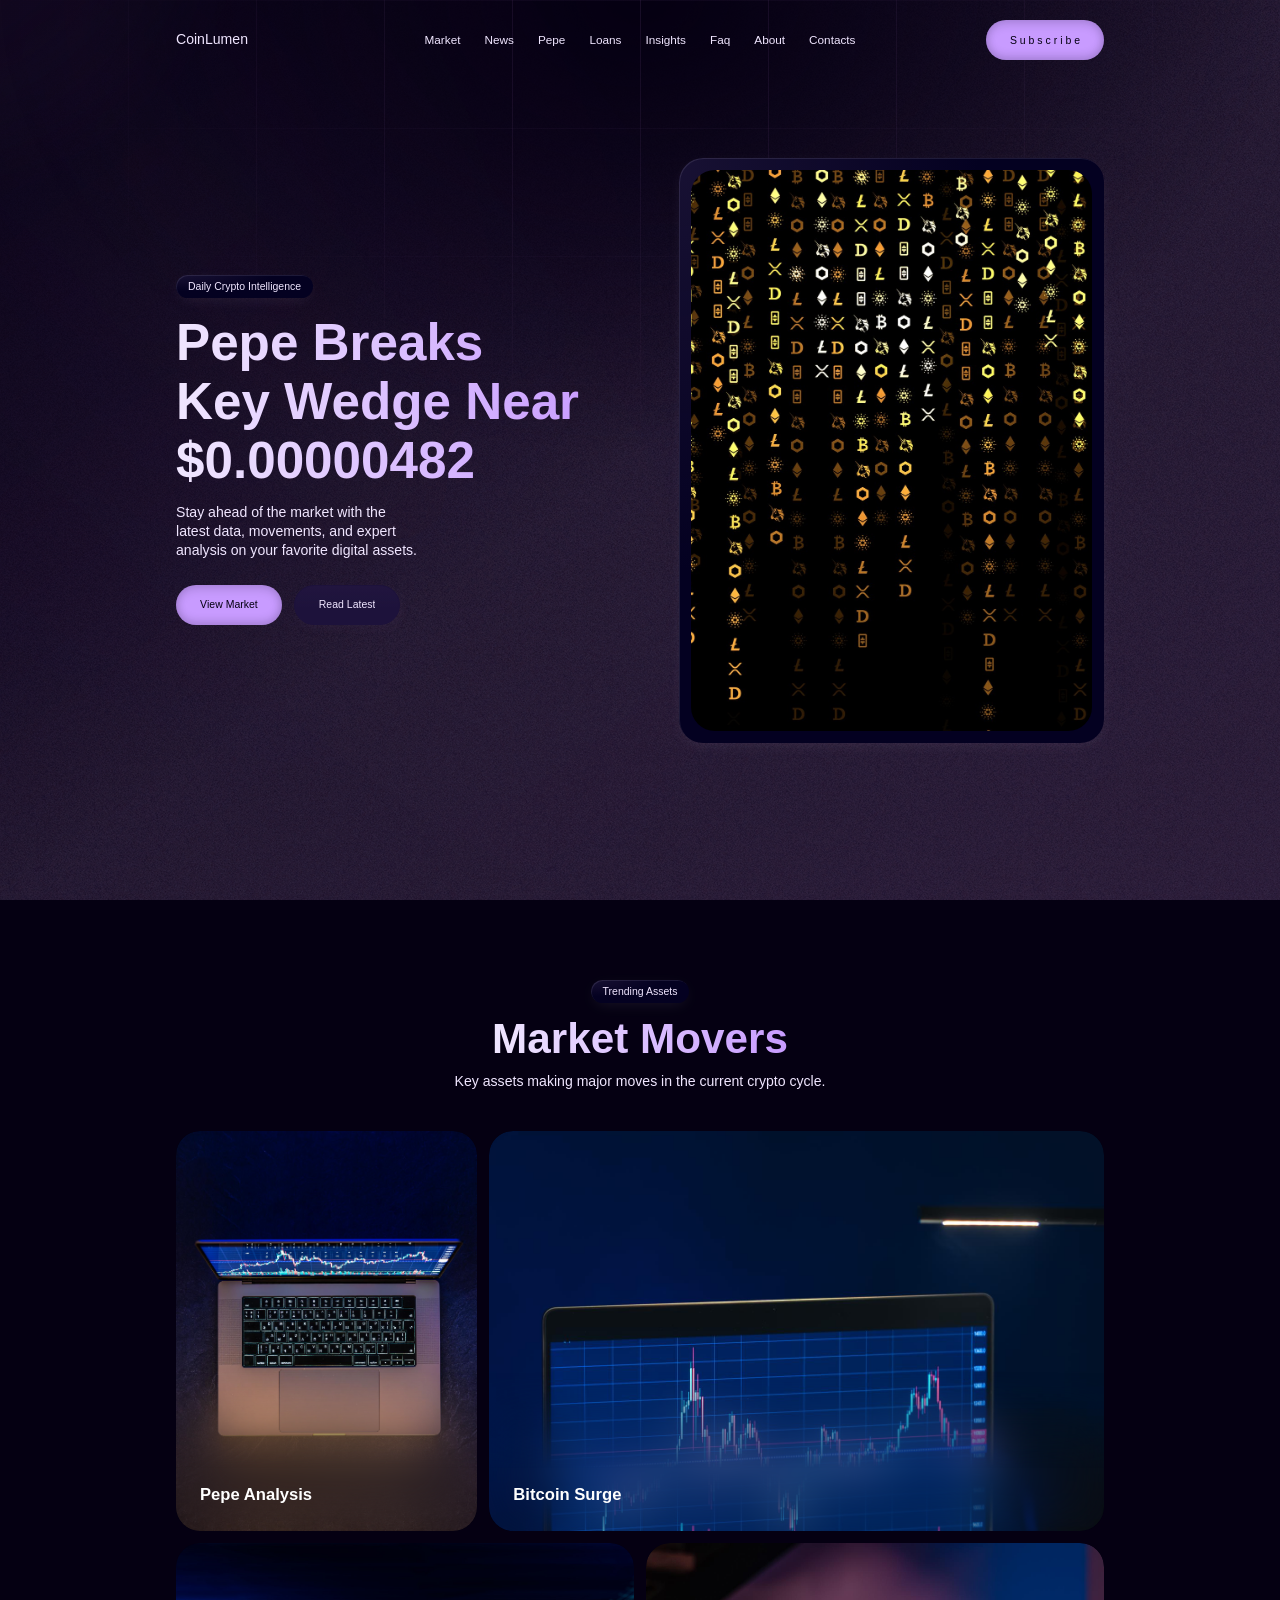
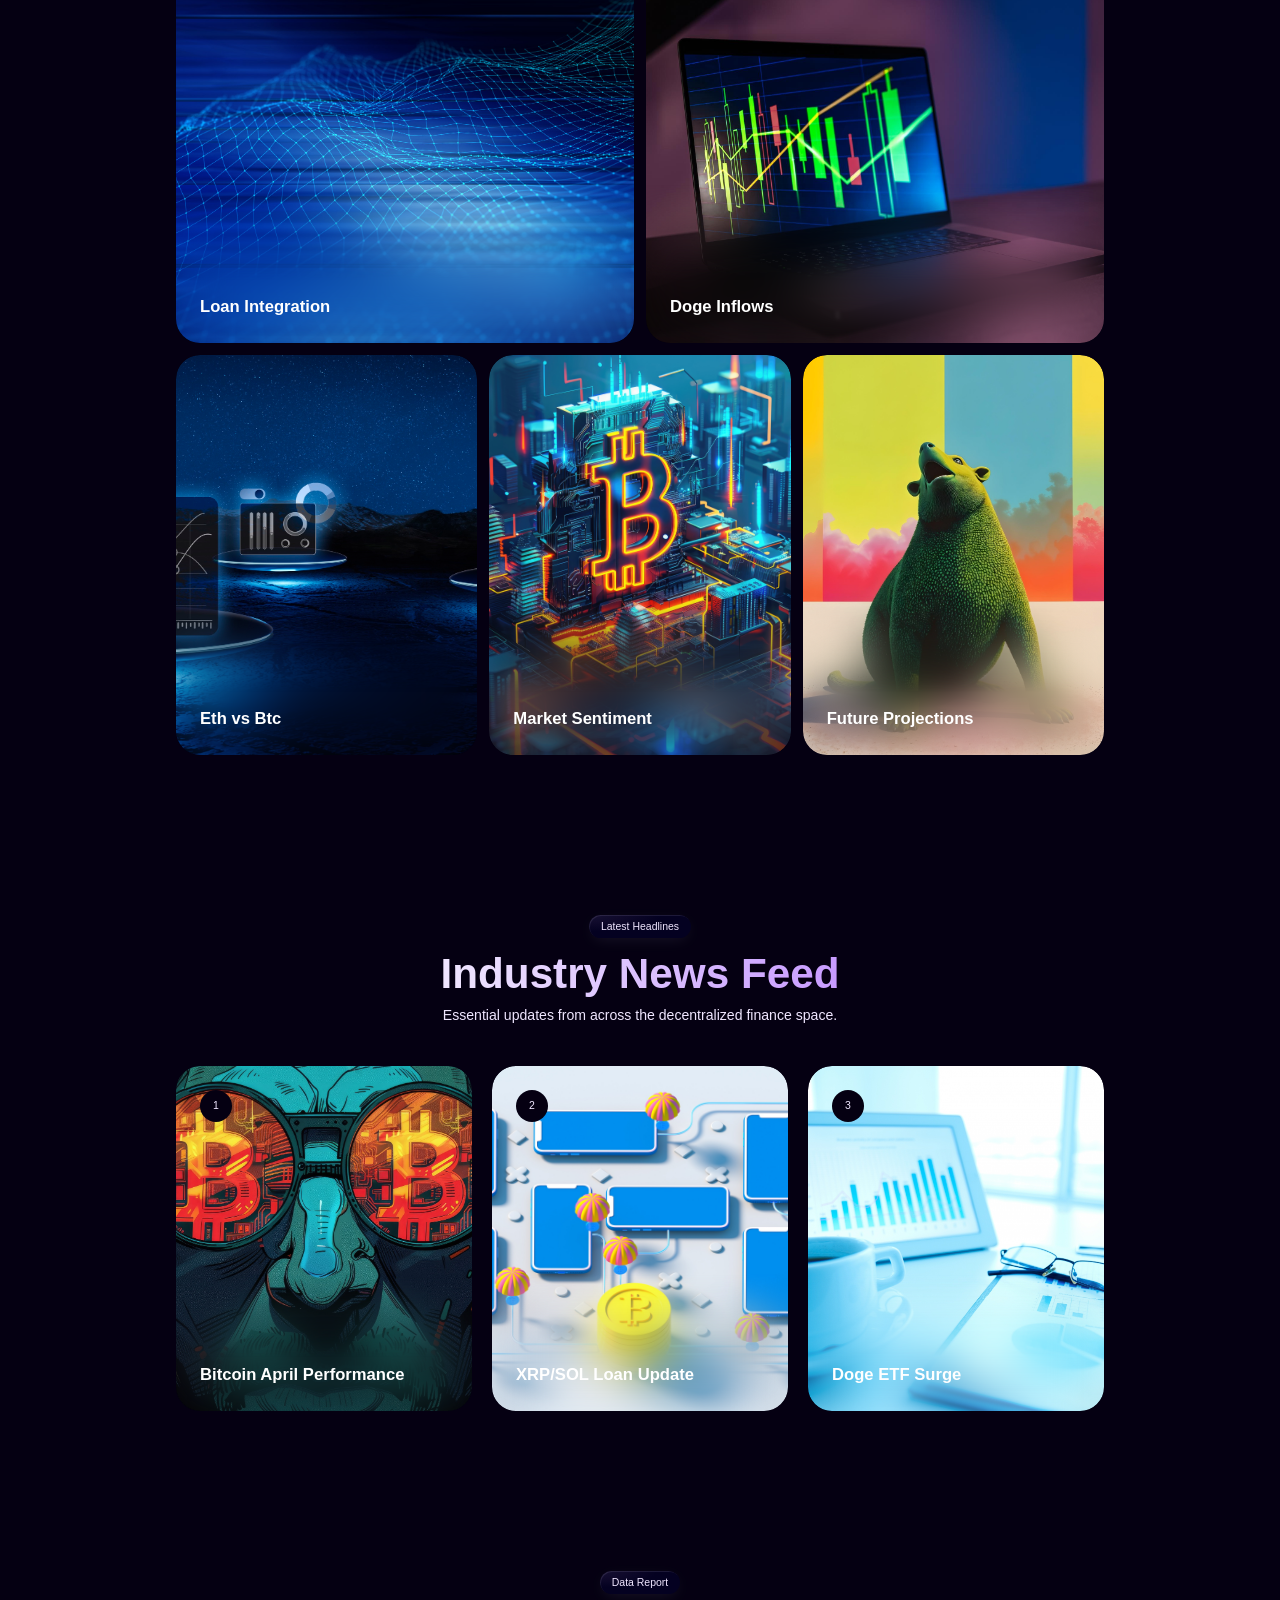
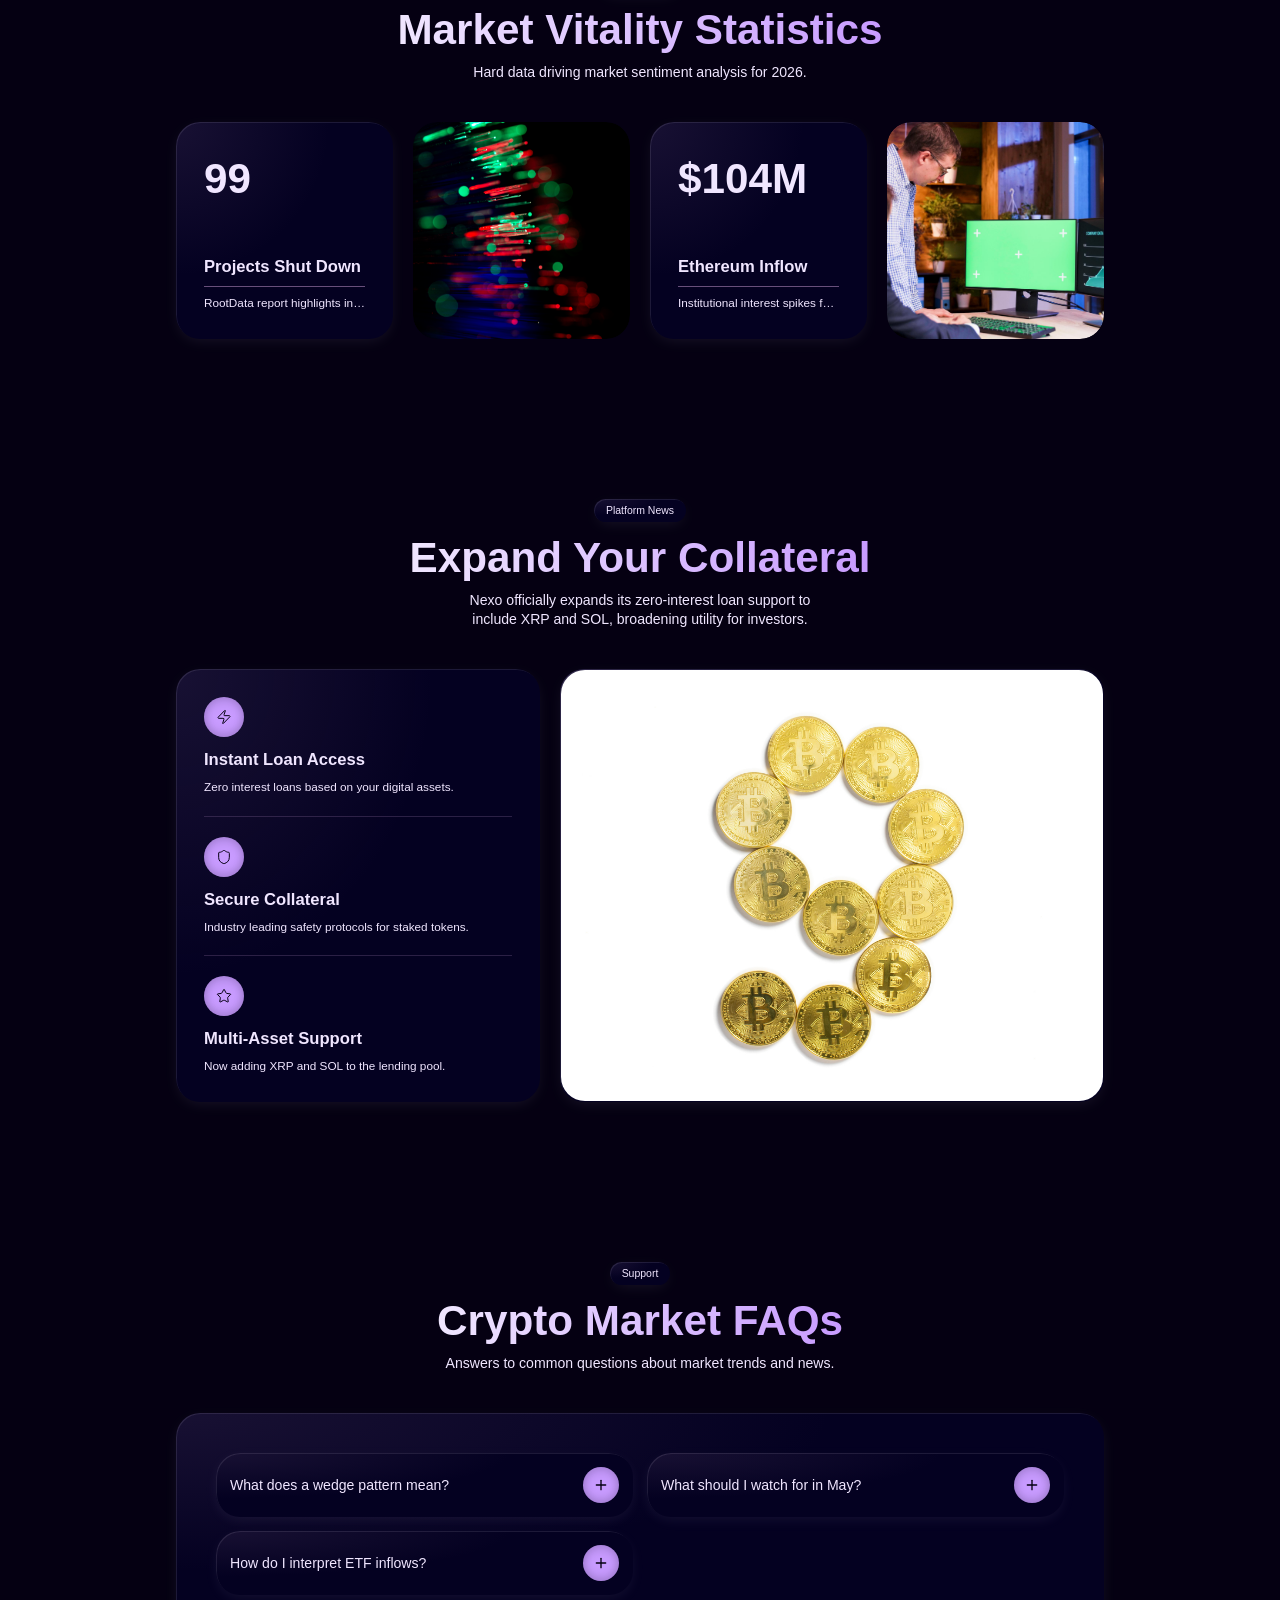
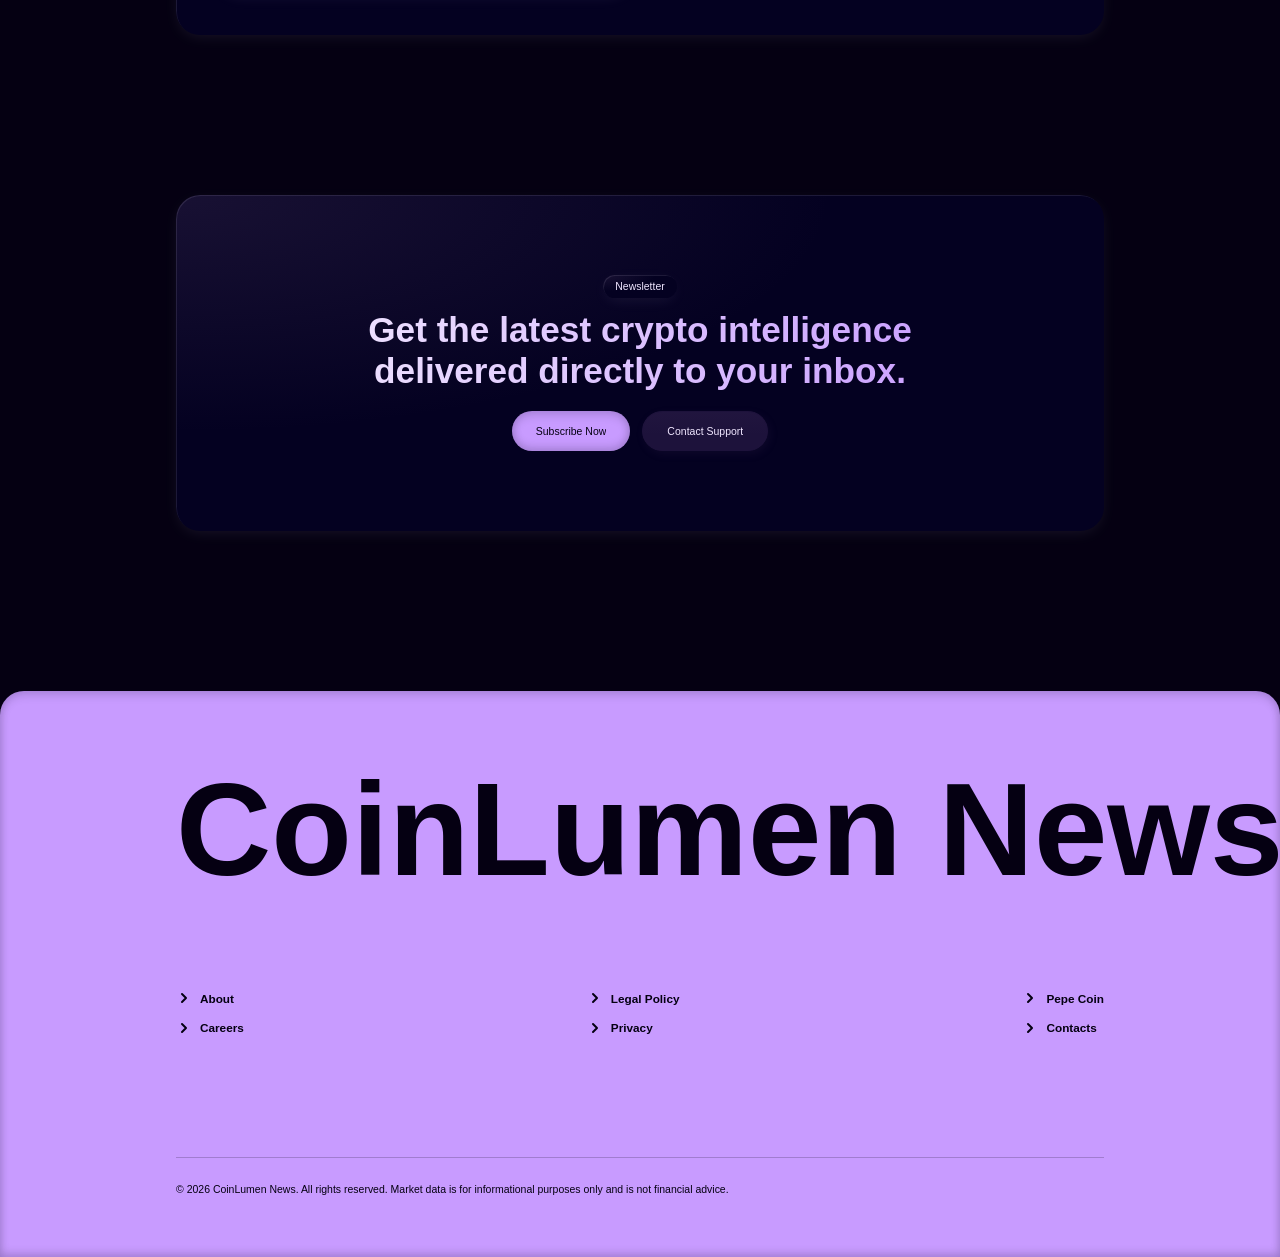
==== index.html @ d0361821 "Rebuild crypto news site as CoinLumen: pages, JS, wired links, Webild removed" ====
<!DOCTYPE html><html lang="en"><head>
    

    

    <meta charset="UTF-8">
    
    
    <link href="css2.css" rel="stylesheet">
    
    <meta name="viewport" content="width=device-width, initial-scale=1.0">
    <title>CoinLumen — Daily Crypto Intelligence</title>
  <style type="text/css" data-vite-dev-id="/home/user/projects/f9499c6a-25f6-4bb6-a713-cb3325708283/src/index.css">@import url("css2-1.css");
@layer properties;
@layer theme, base, components, utilities;
@layer theme {
  :root, :host { --font-serif: ui-serif, Georgia, Cambria, "Times New Roman", Times, serif; --color-red-50: oklch(97.1% 0.013 17.38); --color-red-300: oklch(80.8% 0.114 19.571); --color-red-400: oklch(70.4% 0.191 22.216); --color-red-500: oklch(63.7% 0.237 25.331); --color-red-600: oklch(57.7% 0.245 27.325); --color-amber-500: oklch(76.9% 0.188 70.08); --color-amber-600: oklch(66.6% 0.179 58.318); --color-green-500: oklch(72.3% 0.219 149.579); --color-black: #000; --color-white: #fff; --spacing: 0.25rem; --container-xs: 20rem; --container-sm: 24rem; --container-md: 28rem; --container-lg: 32rem; --container-xl: 36rem; --container-4xl: 56rem; --container-7xl: 80rem; --text-xs: var(--text-xs); --text-xs--line-height: calc(1 / 0.75); --text-sm: var(--text-sm); --text-sm--line-height: calc(1.25 / 0.875); --text-base: var(--text-base); --text-base--line-height: calc(1.5 / 1); --text-lg: var(--text-lg); --text-lg--line-height: calc(1.75 / 1.125); --text-xl: var(--text-xl); --text-xl--line-height: calc(1.75 / 1.25); --text-2xl: var(--text-2xl); --text-2xl--line-height: calc(2 / 1.5); --text-3xl: var(--text-3xl); --text-3xl--line-height: calc(2.25 / 1.875); --text-4xl: var(--text-4xl); --text-4xl--line-height: calc(2.5 / 2.25); --text-5xl: var(--text-5xl); --text-5xl--line-height: 1; --text-6xl: var(--text-6xl); --text-6xl--line-height: 1; --text-7xl: var(--text-7xl); --text-7xl--line-height: 1; --text-8xl: var(--text-8xl); --text-8xl--line-height: 1; --text-9xl: var(--text-9xl); --text-9xl--line-height: 1; --font-weight-normal: 400; --font-weight-medium: 500; --font-weight-semibold: 600; --font-weight-bold: 700; --tracking-tight: -0.025em; --tracking-wide: 0.025em; --tracking-widest: 0.1em; --leading-tight: 1.25; --leading-snug: 1.375; --leading-normal: 1.5; --leading-relaxed: 1.625; --radius-xl: 0.75rem; --radius-2xl: 1rem; --radius-3xl: 1.5rem; --radius-4xl: 2rem; --drop-shadow-lg: 0 4px 4px rgb(0 0 0 / 0.15); --drop-shadow-2xl: 0 25px 25px rgb(0 0 0 / 0.15); --ease-out: cubic-bezier(0, 0, 0.2, 1); --ease-in-out: cubic-bezier(0.4, 0, 0.2, 1); --animate-spin: spin 1s linear infinite; --animate-pulse: pulse 2s cubic-bezier(0.4, 0, 0.6, 1) infinite; --blur-xs: 4px; --blur-sm: 8px; --blur-md: 12px; --blur-lg: 16px; --blur-xl: 24px; --blur-3xl: 64px; --perspective-distant: 1200px; --aspect-video: 16 / 9; --default-transition-duration: 150ms; --default-transition-timing-function: cubic-bezier(0.4, 0, 0.2, 1); --default-font-family: 'Raleway', sans-serif; --default-mono-font-family: monospace; --radius: var(--radius); --color-background: var(--background); --color-card: var(--card); --color-foreground: var(--foreground); --color-primary-cta: var(--primary-cta); --color-primary-cta-text: var(--primary-cta-text); --color-secondary-cta: var(--secondary-cta); --color-accent: var(--accent); --color-background-accent: var(--background-accent); --width-content-width: var(--width-content-width); --width-carousel-padding: var(--width-carousel-padding); --width-carousel-padding-controls: var(--width-carousel-padding-controls); --width-carousel-item-2: var(--width-carousel-item-2); --width-carousel-item-3: var(--width-carousel-item-3); --width-carousel-item-4: var(--width-carousel-item-4); --text-2xs: var(--text-2xs); }
}
@layer base {
  *, ::after, ::before, ::backdrop, ::file-selector-button { box-sizing: border-box; margin: 0px; padding: 0px; border: 0px solid; }
  html, :host { line-height: 1.5; tab-size: 4; font-family: var(--default-font-family, ui-sans-serif, system-ui, sans-serif, "Apple Color Emoji", "Segoe UI Emoji", "Segoe UI Symbol", "Noto Color Emoji"); font-feature-settings: var(--default-font-feature-settings, normal); font-variation-settings: var(--default-font-variation-settings, normal); }
  hr { height: 0px; color: inherit; border-top-width: 1px; }
  abbr:where([title]) { text-decoration: underline dotted; }
  h1, h2, h3, h4, h5, h6 { font-size: inherit; font-weight: inherit; }
  a { color: inherit; text-decoration: inherit; }
  b, strong { font-weight: bolder; }
  code, kbd, samp, pre { font-family: var(--default-mono-font-family, ui-monospace, SFMono-Regular, Menlo, Monaco, Consolas, "Liberation Mono", "Courier New", monospace); font-feature-settings: var(--default-mono-font-feature-settings, normal); font-variation-settings: var(--default-mono-font-variation-settings, normal); font-size: 1em; }
  small { font-size: 80%; }
  sub, sup { font-size: 75%; line-height: 0; position: relative; vertical-align: baseline; }
  sub { bottom: -0.25em; }
  sup { top: -0.5em; }
  table { text-indent: 0px; border-color: inherit; border-collapse: collapse; }
  :focus-visible { outline: auto; }
  progress { vertical-align: baseline; }
  summary { display: list-item; }
  ol, ul, menu { list-style: none; }
  img, svg, video, canvas, audio, iframe, embed, object { display: block; vertical-align: middle; }
  img, video { max-width: 100%; height: auto; }
  button, input, select, optgroup, textarea, ::file-selector-button { font: inherit; letter-spacing: inherit; color: inherit; border-radius: 0px; background-color: transparent; opacity: 1; }
  :where(select:is([multiple], [size])) optgroup { font-weight: bolder; }
  :where(select:is([multiple], [size])) optgroup option { padding-inline-start: 20px; }
  ::file-selector-button { margin-inline-end: 4px; }
  ::placeholder { opacity: 1; }
  @supports (not (-webkit-appearance: -apple-pay-button)) or (contain-intrinsic-size: 1px) {
  ::placeholder {
  color: currentcolor;
  @supports (color: color-mix(in lab, red, red)) {
  color: color-mix(in oklab, currentcolor, transparent);
}
}
}
  textarea { resize: vertical; }
  ::-webkit-search-decoration { appearance: none; }
  ::-webkit-date-and-time-value { min-height: 1lh; text-align: inherit; }
  ::-webkit-datetime-edit { display: inline-flex; }
  ::-webkit-datetime-edit-fields-wrapper { padding: 0px; }
  ::-webkit-datetime-edit, ::-webkit-datetime-edit-year-field, ::-webkit-datetime-edit-month-field, ::-webkit-datetime-edit-day-field, ::-webkit-datetime-edit-hour-field, ::-webkit-datetime-edit-minute-field, ::-webkit-datetime-edit-second-field, ::-webkit-datetime-edit-millisecond-field, ::-webkit-datetime-edit-meridiem-field { padding-block: 0px; }
  ::-webkit-calendar-picker-indicator { line-height: 1; }
  :user-invalid { box-shadow: none; }
  button, input:where([type="button"], [type="reset"], [type="submit"]), ::file-selector-button { appearance: button; }
  ::-webkit-inner-spin-button, ::-webkit-outer-spin-button { height: auto; }
  [hidden]:where(:not([hidden="until-found"])) { display: none !important; }
}
@layer utilities {
  .\@container\/field-group { container: field-group / inline-size; }
  .pointer-events-auto { pointer-events: auto; }
  .pointer-events-none { pointer-events: none; }
  .invisible { visibility: hidden; }
  .visible { visibility: visible; }
  .sr-only { position: absolute; width: 1px; height: 1px; padding: 0px; margin: -1px; overflow: hidden; clip-path: inset(50%); white-space: nowrap; border-width: 0px; }
  .absolute { position: absolute; }
  .fixed { position: fixed; }
  .relative { position: relative; }
  .static { position: static; }
  .sticky { position: sticky; }
  .inset-0 { inset: calc(var(--spacing) * 0); }
  .inset-0\.5 { inset: calc(var(--spacing) * 0.5); }
  .inset-px { inset: 1px; }
  .-inset-x-px { inset-inline: -1px; }
  .inset-x-0 { inset-inline: calc(var(--spacing) * 0); }
  .inset-x-1 { inset-inline: calc(var(--spacing) * 1); }
  .inset-x-2 { inset-inline: calc(var(--spacing) * 2); }
  .inset-x-3 { inset-inline: calc(var(--spacing) * 3); }
  .inset-x-4 { inset-inline: calc(var(--spacing) * 4); }
  .inset-x-5 { inset-inline: calc(var(--spacing) * 5); }
  .inset-x-6 { inset-inline: calc(var(--spacing) * 6); }
  .inset-y-0 { inset-block: calc(var(--spacing) * 0); }
  .inset-y-1 { inset-block: calc(var(--spacing) * 1); }
  .start { inset-inline-start: var(--spacing); }
  .end { inset-inline-end: var(--spacing); }
  .-top-2 { top: calc(var(--spacing) * -2); }
  .-top-3 { top: calc(var(--spacing) * -3); }
  .-top-7 { top: calc(var(--spacing) * -7); }
  .-top-12 { top: calc(var(--spacing) * -12); }
  .-top-\[15\%\] { top: calc(-15%); }
  .-top-\[252px\] { top: calc(-252px); }
  .-top-\[352px\] { top: calc(-352px); }
  .-top-\[400px\] { top: calc(-400px); }
  .-top-\[571px\] { top: calc(-571px); }
  .top-0 { top: calc(var(--spacing) * 0); }
  .top-1 { top: calc(var(--spacing) * 1); }
  .top-1\.5 { top: calc(var(--spacing) * 1.5); }
  .top-1\/2 { top: calc(50%); }
  .top-2 { top: calc(var(--spacing) * 2); }
  .top-3 { top: calc(var(--spacing) * 3); }
  .top-3\.5 { top: calc(var(--spacing) * 3.5); }
  .top-4 { top: calc(var(--spacing) * 4); }
  .top-5 { top: calc(var(--spacing) * 5); }
  .top-8 { top: calc(var(--spacing) * 8); }
  .top-15\/100 { top: calc(15%); }
  .top-\[-20vh\] { top: -20vh; }
  .top-\[-30vh\] { top: -30vh; }
  .top-\[1px\] { top: 1px; }
  .top-\[5\%\] { top: 5%; }
  .top-\[25vw\] { top: 25vw; }
  .top-\[28\%\] { top: 28%; }
  .top-\[40\%\] { top: 40%; }
  .top-\[50\%\] { top: 50%; }
  .top-\[60\%\] { top: 60%; }
  .top-full { top: 100%; }
  .-right-2 { right: calc(var(--spacing) * -2); }
  .-right-3 { right: calc(var(--spacing) * -3); }
  .-right-12 { right: calc(var(--spacing) * -12); }
  .-right-\[33vw\] { right: calc(-33vw); }
  .-right-\[36vw\] { right: calc(-36vw); }
  .right-0 { right: calc(var(--spacing) * 0); }
  .right-1 { right: calc(var(--spacing) * 1); }
  .right-2 { right: calc(var(--spacing) * 2); }
  .right-3 { right: calc(var(--spacing) * 3); }
  .right-4 { right: calc(var(--spacing) * 4); }
  .right-5 { right: calc(var(--spacing) * 5); }
  .right-6 { right: calc(var(--spacing) * 6); }
  .right-\[2\.5vw\] { right: 2.5vw; }
  .right-\[5\%\] { right: 5%; }
  .right-\[calc\(\(100vw-var\(--width-content-width\)\)\/2\)\] { right: calc((100vw - var(--width-content-width)) / 2); }
  .right-full { right: 100%; }
  .-bottom-2 { bottom: calc(var(--spacing) * -2); }
  .-bottom-3 { bottom: calc(var(--spacing) * -3); }
  .-bottom-12 { bottom: calc(var(--spacing) * -12); }
  .-bottom-\[9vh\] { bottom: calc(-9vh); }
  .-bottom-\[46px\] { bottom: calc(-46px); }
  .-bottom-\[61vh\] { bottom: calc(-61vh); }
  .-bottom-\[62vh\] { bottom: calc(-62vh); }
  .-bottom-\[920px\] { bottom: calc(-920px); }
  .-bottom-px { bottom: -1px; }
  .bottom-0 { bottom: calc(var(--spacing) * 0); }
  .bottom-1 { bottom: calc(var(--spacing) * 1); }
  .bottom-2 { bottom: calc(var(--spacing) * 2); }
  .bottom-3 { bottom: calc(var(--spacing) * 3); }
  .bottom-4 { bottom: calc(var(--spacing) * 4); }
  .bottom-5 { bottom: calc(var(--spacing) * 5); }
  .bottom-6 { bottom: calc(var(--spacing) * 6); }
  .bottom-\[-40vh\] { bottom: -40vh; }
  .bottom-\[5\%\] { bottom: 5%; }
  .bottom-\[25vh\] { bottom: 25vh; }
  .bottom-\[calc\(var\(--spacing-4\)\+var\(--spacing-4\)\)\] { bottom: calc(var(--spacing-4) + var(--spacing-4)); }
  .bottom-full { bottom: 100%; }
  .-left-2 { left: calc(var(--spacing) * -2); }
  .-left-3 { left: calc(var(--spacing) * -3); }
  .-left-7 { left: calc(var(--spacing) * -7); }
  .-left-12 { left: calc(var(--spacing) * -12); }
  .-left-\[15\%\] { left: calc(-15%); }
  .-left-\[33vw\] { left: calc(-33vw); }
  .-left-\[36vw\] { left: calc(-36vw); }
  .-left-\[373px\] { left: calc(-373px); }
  .-left-full { left: -100%; }
  .left-0 { left: calc(var(--spacing) * 0); }
  .left-1 { left: calc(var(--spacing) * 1); }
  .left-1\/2 { left: calc(50%); }
  .left-2 { left: calc(var(--spacing) * 2); }
  .left-3 { left: calc(var(--spacing) * 3); }
  .left-4 { left: calc(var(--spacing) * 4); }
  .left-5 { left: calc(var(--spacing) * 5); }
  .left-6 { left: calc(var(--spacing) * 6); }
  .left-\[2vw\] { left: 2vw; }
  .left-\[5\%\] { left: 5%; }
  .left-\[50\%\] { left: 50%; }
  .left-\[calc\(\(100vw-var\(--width-content-width\)\)\/2\)\] { left: calc((100vw - var(--width-content-width)) / 2); }
  .left-\[calc\(50\%-7\.5px\)\] { left: calc(50% - 7.5px); }
  .left-\[calc\(50\%-10px\)\] { left: calc(50% - 10px); }
  .left-\[calc\(50\%-17\.5px\)\] { left: calc(50% - 17.5px); }
  .left-\[calc\(50\%-20px\)\] { left: calc(50% - 20px); }
  .left-\[calc\(50\%-432\.5px\)\] { left: calc(50% - 432.5px); }
  .left-\[calc\(50\%-599px\)\] { left: calc(50% - 599px); }
  .left-\[calc\(var\(--vw-1\)\*2\)\] { left: calc(var(--vw-1) * 2); }
  .left-full { left: 100%; }
  .isolate { isolation: isolate; }
  .-z-10 { z-index: calc(-10); }
  .z-0 { z-index: 0; }
  .z-1 { z-index: 1; }
  .z-2 { z-index: 2; }
  .z-10 { z-index: 10; }
  .z-20 { z-index: 20; }
  .z-30 { z-index: 30; }
  .z-40 { z-index: 40; }
  .z-50 { z-index: 50; }
  .z-100 { z-index: 100; }
  .z-110 { z-index: 110; }
  .z-999 { z-index: 999; }
  .z-1000 { z-index: 1000; }
  .z-1001 { z-index: 1001; }
  .z-99999 { z-index: 99999; }
  .z-\[1\] { z-index: 1; }
  .z-\[100\] { z-index: 100; }
  .z-\[99999\] { z-index: 99999; }
  .order-1 { order: 1; }
  .order-2 { order: 2; }
  .order-first { order: -9999; }
  .order-last { order: 9999; }
  .col-span-1 { grid-column: span 1 / span 1; }
  .col-start-1 { grid-column-start: 1; }
  .row-start-1 { grid-row-start: 1; }
  .container {
  width: 100%;
  @media (width >= 40rem) {
  max-width: 40rem;
}
  @media (width >= 48rem) {
  max-width: 48rem;
}
  @media (width >= 64rem) {
  max-width: 64rem;
}
  @media (width >= 80rem) {
  max-width: 80rem;
}
  @media (width >= 96rem) {
  max-width: 96rem;
}
}
  .\!m-0 { margin: calc(var(--spacing) * 0)  !important; }
  .m-0 { margin: calc(var(--spacing) * 0); }
  .m-1 { margin: calc(var(--spacing) * 1); }
  .m-8 { margin: calc(var(--spacing) * 8); }
  .m-9 { margin: calc(var(--spacing) * 9); }
  .m-10 { margin: calc(var(--spacing) * 10); }
  .m-12 { margin: calc(var(--spacing) * 12); }
  .m-16 { margin: calc(var(--spacing) * 16); }
  .-mx-1 { margin-inline: calc(var(--spacing) * -1); }
  .-mx-\[4\%\] { margin-inline: calc(-4%); }
  .mx-1 { margin-inline: calc(var(--spacing) * 1); }
  .mx-2 { margin-inline: calc(var(--spacing) * 2); }
  .mx-3 { margin-inline: calc(var(--spacing) * 3); }
  .mx-3\.5 { margin-inline: calc(var(--spacing) * 3.5); }
  .mx-\[0\.25em\] { margin-inline: 0.25em; }
  .mx-auto { margin-inline: auto; }
  .-my-2 { margin-block: calc(var(--spacing) * -2); }
  .my-0 { margin-block: calc(var(--spacing) * 0); }
  .my-0\.5 { margin-block: calc(var(--spacing) * 0.5); }
  .my-1 { margin-block: calc(var(--spacing) * 1); }
  .my-4 { margin-block: calc(var(--spacing) * 4); }
  .my-5 { margin-block: calc(var(--spacing) * 5); }
  .my-8 { margin-block: calc(var(--spacing) * 8); }
  .my-20 { margin-block: calc(var(--spacing) * 20); }
  .-mt-1 { margin-top: calc(var(--spacing) * -1); }
  .-mt-4 { margin-top: calc(var(--spacing) * -4); }
  .-mt-5 { margin-top: calc(var(--spacing) * -5); }
  .mt-0\.5 { margin-top: calc(var(--spacing) * 0.5); }
  .mt-0\.75 { margin-top: calc(var(--spacing) * 0.75); }
  .mt-1 { margin-top: calc(var(--spacing) * 1); }
  .mt-1\.5 { margin-top: calc(var(--spacing) * 1.5); }
  .mt-2 { margin-top: calc(var(--spacing) * 2); }
  .mt-3 { margin-top: calc(var(--spacing) * 3); }
  .mt-4 { margin-top: calc(var(--spacing) * 4); }
  .mt-5 { margin-top: calc(var(--spacing) * 5); }
  .mt-6 { margin-top: calc(var(--spacing) * 6); }
  .mt-8 { margin-top: calc(var(--spacing) * 8); }
  .mt-12 { margin-top: calc(var(--spacing) * 12); }
  .mt-20 { margin-top: calc(var(--spacing) * 20); }
  .mt-24 { margin-top: calc(var(--spacing) * 24); }
  .mt-\[-0\.25em\] { margin-top: -0.25em; }
  .mt-auto { margin-top: auto; }
  .mr-1 { margin-right: calc(var(--spacing) * 1); }
  .mr-2 { margin-right: calc(var(--spacing) * 2); }
  .mr-3 { margin-right: calc(var(--spacing) * 3); }
  .mr-5 { margin-right: calc(var(--spacing) * 5); }
  .-mb-\[0\.1em\] { margin-bottom: calc(-0.1em); }
  .mb-0\.5 { margin-bottom: calc(var(--spacing) * 0.5); }
  .mb-1 { margin-bottom: calc(var(--spacing) * 1); }
  .mb-2 { margin-bottom: calc(var(--spacing) * 2); }
  .mb-3 { margin-bottom: calc(var(--spacing) * 3); }
  .mb-4 { margin-bottom: calc(var(--spacing) * 4); }
  .mb-5 { margin-bottom: calc(var(--spacing) * 5); }
  .mb-6 { margin-bottom: calc(var(--spacing) * 6); }
  .mb-8 { margin-bottom: calc(var(--spacing) * 8); }
  .mb-10 { margin-bottom: calc(var(--spacing) * 10); }
  .mb-20 { margin-bottom: calc(var(--spacing) * 20); }
  .-ml-3 { margin-left: calc(var(--spacing) * -3); }
  .-ml-4 { margin-left: calc(var(--spacing) * -4); }
  .-ml-5 { margin-left: calc(var(--spacing) * -5); }
  .-ml-15 { margin-left: calc(var(--spacing) * -15); }
  .ml-1 { margin-left: calc(var(--spacing) * 1); }
  .ml-2 { margin-left: calc(var(--spacing) * 2); }
  .ml-4 { margin-left: calc(var(--spacing) * 4); }
  .ml-auto { margin-left: auto; }
  .line-clamp-2 { overflow: hidden; display: -webkit-box; -moz-box-orient: vertical; -webkit-line-clamp: 2; }
  .line-clamp-3 { overflow: hidden; display: -webkit-box; -moz-box-orient: vertical; -webkit-line-clamp: 3; }
  .block { display: block; }
  .flex { display: flex; }
  .grid { display: grid; }
  .hidden { display: none; }
  .inline { display: inline; }
  .inline-block { display: inline-block; }
  .inline-flex { display: inline-flex; }
  .table { display: table; }
  .aspect-2\/1 { aspect-ratio: 2 / 1; }
  .aspect-3\/2 { aspect-ratio: 3 / 2; }
  .aspect-3\/4 { aspect-ratio: 3 / 4; }
  .aspect-4\/3 { aspect-ratio: 4 / 3; }
  .aspect-4\/5 { aspect-ratio: 4 / 5; }
  .aspect-5\/6 { aspect-ratio: 5 / 6; }
  .aspect-6\/7 { aspect-ratio: 6 / 7; }
  .aspect-9\/16 { aspect-ratio: 9 / 16; }
  .aspect-square { aspect-ratio: 1 / 1; }
  .aspect-video { aspect-ratio: var(--aspect-video); }
  .size-1\/2 { width: calc(50%); height: calc(50%); }
  .size-2 { width: calc(var(--spacing) * 2); height: calc(var(--spacing) * 2); }
  .size-2\.5 { width: calc(var(--spacing) * 2.5); height: calc(var(--spacing) * 2.5); }
  .size-3 { width: calc(var(--spacing) * 3); height: calc(var(--spacing) * 3); }
  .size-3\.5 { width: calc(var(--spacing) * 3.5); height: calc(var(--spacing) * 3.5); }
  .size-4 { width: calc(var(--spacing) * 4); height: calc(var(--spacing) * 4); }
  .size-4\/10 { width: calc(40%); height: calc(40%); }
  .size-5 { width: calc(var(--spacing) * 5); height: calc(var(--spacing) * 5); }
  .size-6 { width: calc(var(--spacing) * 6); height: calc(var(--spacing) * 6); }
  .size-7 { width: calc(var(--spacing) * 7); height: calc(var(--spacing) * 7); }
  .size-8 { width: calc(var(--spacing) * 8); height: calc(var(--spacing) * 8); }
  .size-9 { width: calc(var(--spacing) * 9); height: calc(var(--spacing) * 9); }
  .size-10 { width: calc(var(--spacing) * 10); height: calc(var(--spacing) * 10); }
  .size-12 { width: calc(var(--spacing) * 12); height: calc(var(--spacing) * 12); }
  .size-14 { width: calc(var(--spacing) * 14); height: calc(var(--spacing) * 14); }
  .size-16 { width: calc(var(--spacing) * 16); height: calc(var(--spacing) * 16); }
  .size-18 { width: calc(var(--spacing) * 18); height: calc(var(--spacing) * 18); }
  .size-20 { width: calc(var(--spacing) * 20); height: calc(var(--spacing) * 20); }
  .size-22 { width: calc(var(--spacing) * 22); height: calc(var(--spacing) * 22); }
  .size-24 { width: calc(var(--spacing) * 24); height: calc(var(--spacing) * 24); }
  .size-40 { width: calc(var(--spacing) * 40); height: calc(var(--spacing) * 40); }
  .size-60 { width: calc(var(--spacing) * 60); height: calc(var(--spacing) * 60); }
  .size-80 { width: calc(var(--spacing) * 80); height: calc(var(--spacing) * 80); }
  .size-100 { width: calc(var(--spacing) * 100); height: calc(var(--spacing) * 100); }
  .size-\[--cell-size\] { }
  .size-\[1em\] { width: 1em; height: 1em; }
  .size-full { width: 100%; height: 100%; }
  .h-\(--text-7xl\) { height: var(--text-7xl); }
  .h-\(--text-base\) { height: var(--text-base); }
  .h-\(--text-sm\) { height: var(--text-sm); }
  .h-\(--text-xl\) { height: var(--text-xl); }
  .h-0\.5 { height: calc(var(--spacing) * 0.5); }
  .h-1 { height: calc(var(--spacing) * 1); }
  .h-1\.5 { height: calc(var(--spacing) * 1.5); }
  .h-1\/2 { height: calc(50%); }
  .h-1\/3 { height: calc(33.3333%); }
  .h-2 { height: calc(var(--spacing) * 2); }
  .h-2\.5 { height: calc(var(--spacing) * 2.5); }
  .h-2\/5 { height: calc(40%); }
  .h-3 { height: calc(var(--spacing) * 3); }
  .h-3\.5 { height: calc(var(--spacing) * 3.5); }
  .h-4 { height: calc(var(--spacing) * 4); }
  .h-4\/5 { height: calc(80%); }
  .h-5 { height: calc(var(--spacing) * 5); }
  .h-5\/10 { height: calc(50%); }
  .h-6 { height: calc(var(--spacing) * 6); }
  .h-7 { height: calc(var(--spacing) * 7); }
  .h-8 { height: calc(var(--spacing) * 8); }
  .h-9 { height: calc(var(--spacing) * 9); }
  .h-10 { height: calc(var(--spacing) * 10); }
  .h-11 { height: calc(var(--spacing) * 11); }
  .h-12 { height: calc(var(--spacing) * 12); }
  .h-13 { height: calc(var(--spacing) * 13); }
  .h-14 { height: calc(var(--spacing) * 14); }
  .h-15 { height: calc(var(--spacing) * 15); }
  .h-20 { height: calc(var(--spacing) * 20); }
  .h-30 { height: calc(var(--spacing) * 30); }
  .h-36 { height: calc(var(--spacing) * 36); }
  .h-48 { height: calc(var(--spacing) * 48); }
  .h-60 { height: calc(var(--spacing) * 60); }
  .h-70\/100 { height: calc(70%); }
  .h-72 { height: calc(var(--spacing) * 72); }
  .h-80 { height: calc(var(--spacing) * 80); }
  .h-90 { height: calc(var(--spacing) * 90); }
  .h-96 { height: calc(var(--spacing) * 96); }
  .h-100 { height: calc(var(--spacing) * 100); }
  .h-150 { height: calc(var(--spacing) * 150); }
  .h-\[--cell-size\] { }
  .h-\[1em\] { height: 1em; }
  .h-\[1px\] { height: 1px; }
  .h-\[12vh\] { height: 12vh; }
  .h-\[20em\] { height: 20em; }
  .h-\[50svh\] { height: 50svh; }
  .h-\[50vh\] { height: 50vh; }
  .h-\[70vh\] { height: 70vh; }
  .h-\[90svh\] { height: 90svh; }
  .h-\[92px\] { height: 92px; }
  .h-\[105vh\] { height: 105vh; }
  .h-\[110vh\] { height: 110vh; }
  .h-\[120\%\] { height: 120%; }
  .h-\[129vh\] { height: 129vh; }
  .h-\[130\%\] { height: 130%; }
  .h-\[140vw\] { height: 140vw; }
  .h-\[150vh\] { height: 150vh; }
  .h-\[150vw\] { height: 150vw; }
  .h-\[179vh\] { height: 179vh; }
  .h-\[300vh\] { height: 300vh; }
  .h-\[450px\] { height: 450px; }
  .h-\[929px\] { height: 929px; }
  .h-\[calc\(var\(--text-base\)\*1\.25\)\] { height: calc(var(--text-base) * 1.25); }
  .h-\[var\(--radix-navigation-menu-viewport-height\)\] { height: var(--radix-navigation-menu-viewport-height); }
  .h-\[var\(--radix-select-trigger-height\)\] { height: var(--radix-select-trigger-height); }
  .h-auto { height: auto; }
  .h-fit { height: fit-content; }
  .h-full { height: 100%; }
  .h-max { height: max-content; }
  .h-px { height: 1px; }
  .h-screen { height: 100vh; }
  .h-svh { height: 100svh; }
  .max-h-96 { max-height: calc(var(--spacing) * 96); }
  .max-h-\[--radix-context-menu-content-available-height\] { }
  .max-h-\[300px\] { max-height: 300px; }
  .max-h-\[var\(--radix-dropdown-menu-content-available-height\)\] { max-height: var(--radix-dropdown-menu-content-available-height); }
  .max-h-screen { max-height: 100vh; }
  .min-h-0 { min-height: calc(var(--spacing) * 0); }
  .min-h-8 { min-height: calc(var(--spacing) * 8); }
  .min-h-9 { min-height: calc(var(--spacing) * 9); }
  .min-h-10 { min-height: calc(var(--spacing) * 10); }
  .min-h-24 { min-height: calc(var(--spacing) * 24); }
  .min-h-60 { min-height: calc(var(--spacing) * 60); }
  .min-h-70 { min-height: calc(var(--spacing) * 70); }
  .min-h-80 { min-height: calc(var(--spacing) * 80); }
  .min-h-100 { min-height: calc(var(--spacing) * 100); }
  .min-h-\[60px\] { min-height: 60px; }
  .min-h-\[80px\] { min-height: 80px; }
  .min-h-svh { min-height: 100svh; }
  .w-0 { width: calc(var(--spacing) * 0); }
  .w-0\.5 { width: calc(var(--spacing) * 0.5); }
  .w-1 { width: calc(var(--spacing) * 1); }
  .w-1\/2 { width: calc(50%); }
  .w-1\/3 { width: calc(33.3333%); }
  .w-2 { width: calc(var(--spacing) * 2); }
  .w-2\.5 { width: calc(var(--spacing) * 2.5); }
  .w-2\/5 { width: calc(40%); }
  .w-3 { width: calc(var(--spacing) * 3); }
  .w-3\.5 { width: calc(var(--spacing) * 3.5); }
  .w-3\/4 { width: calc(75%); }
  .w-3\/5 { width: calc(60%); }
  .w-4 { width: calc(var(--spacing) * 4); }
  .w-4\/5 { width: calc(80%); }
  .w-5 { width: calc(var(--spacing) * 5); }
  .w-6 { width: calc(var(--spacing) * 6); }
  .w-6\/10 { width: calc(60%); }
  .w-7 { width: calc(var(--spacing) * 7); }
  .w-7xl { width: var(--container-7xl); }
  .w-8 { width: calc(var(--spacing) * 8); }
  .w-9 { width: calc(var(--spacing) * 9); }
  .w-9\/10 { width: calc(90%); }
  .w-10 { width: calc(var(--spacing) * 10); }
  .w-11 { width: calc(var(--spacing) * 11); }
  .w-12 { width: calc(var(--spacing) * 12); }
  .w-14 { width: calc(var(--spacing) * 14); }
  .w-20 { width: calc(var(--spacing) * 20); }
  .w-24 { width: calc(var(--spacing) * 24); }
  .w-25\/100 { width: calc(25%); }
  .w-28 { width: calc(var(--spacing) * 28); }
  .w-48 { width: calc(var(--spacing) * 48); }
  .w-60 { width: calc(var(--spacing) * 60); }
  .w-64 { width: calc(var(--spacing) * 64); }
  .w-65\/100 { width: calc(65%); }
  .w-72 { width: calc(var(--spacing) * 72); }
  .w-75\/100 { width: calc(75%); }
  .w-80 { width: calc(var(--spacing) * 80); }
  .w-95\/100 { width: calc(95%); }
  .w-96 { width: calc(var(--spacing) * 96); }
  .w-100 { width: calc(var(--spacing) * 100); }
  .w-\[--cell-size\] { }
  .w-\[--sidebar-width\] { }
  .w-\[1px\] { width: 1px; }
  .w-\[9vw\] { width: 9vw; }
  .w-\[10vw\] { width: 10vw; }
  .w-\[12\.5vw\] { width: 12.5vw; }
  .w-\[15em\] { width: 15em; }
  .w-\[15px\] { width: 15px; }
  .w-\[15vw\] { width: 15vw; }
  .w-\[20px\] { width: 20px; }
  .w-\[23\%\] { width: 23%; }
  .w-\[35\%\] { width: 35%; }
  .w-\[35px\] { width: 35px; }
  .w-\[40px\] { width: 40px; }
  .w-\[45vw\] { width: 45vw; }
  .w-\[49vw\] { width: 49vw; }
  .w-\[50vw\] { width: 50vw; }
  .w-\[55\%\] { width: 55%; }
  .w-\[70\%\] { width: 70%; }
  .w-\[100px\] { width: 100px; }
  .w-\[120vw\] { width: 120vw; }
  .w-\[130\%\] { width: 130%; }
  .w-\[150vw\] { width: 150vw; }
  .w-\[160px\] { width: 160px; }
  .w-\[865px\] { width: 865px; }
  .w-\[1142px\] { width: 1142px; }
  .w-\[1198px\] { width: 1198px; }
  .w-auto { width: auto; }
  .w-carousel-item-3 { width: var(--width-carousel-item-3); }
  .w-carousel-item-4 { width: var(--width-carousel-item-4); }
  .w-carousel-padding { width: var(--width-carousel-padding); }
  .w-carousel-padding-controls { width: var(--width-carousel-padding-controls); }
  .w-content-width { width: var(--width-content-width); }
  .w-fit { width: fit-content; }
  .w-full { width: 100%; }
  .w-lg { width: var(--container-lg); }
  .w-max { width: max-content; }
  .w-md { width: var(--container-md); }
  .w-px { width: 1px; }
  .w-screen { width: 100vw; }
  .w-xs { width: var(--container-xs); }
  .max-w-3\/4 { max-width: calc(75%); }
  .max-w-9\/10 { max-width: calc(90%); }
  .max-w-\[--skeleton-width\] { }
  .max-w-\[82px\] { max-width: 82px; }
  .max-w-\[95\%\] { max-width: 95%; }
  .max-w-\[340px\] { max-width: 340px; }
  .max-w-\[420px\] { max-width: 420px; }
  .max-w-full { max-width: 100%; }
  .max-w-lg { max-width: var(--container-lg); }
  .max-w-max { max-width: max-content; }
  .max-w-sm { max-width: var(--container-sm); }
  .max-w-xl { max-width: var(--container-xl); }
  .max-w-xs { max-width: var(--container-xs); }
  .min-w-0 { min-width: calc(var(--spacing) * 0); }
  .min-w-5 { min-width: calc(var(--spacing) * 5); }
  .min-w-8 { min-width: calc(var(--spacing) * 8); }
  .min-w-9 { min-width: calc(var(--spacing) * 9); }
  .min-w-10 { min-width: calc(var(--spacing) * 10); }
  .min-w-32 { min-width: calc(var(--spacing) * 32); }
  .min-w-\[--cell-size\] { }
  .min-w-\[8rem\] { min-width: 8rem; }
  .min-w-\[12rem\] { min-width: 12rem; }
  .min-w-\[30px\] { min-width: 30px; }
  .min-w-\[var\(--radix-select-trigger-width\)\] { min-width: var(--radix-select-trigger-width); }
  .flex-1 { flex: 1 1 0%; }
  .flex-none { flex: 0 0 auto; }
  .shrink-0 { flex-shrink: 0; }
  .flex-grow { flex-grow: 1; }
  .grow { flex-grow: 1; }
  .grow-0 { flex-grow: 0; }
  .basis-full { flex-basis: 100%; }
  .caption-bottom { caption-side: bottom; }
  .border-collapse { border-collapse: collapse; }
  .origin-\[--radix-context-menu-content-transform-origin\] { }
  .origin-\[--radix-dropdown-menu-content-transform-origin\] { }
  .origin-\[--radix-hover-card-content-transform-origin\] { }
  .origin-\[--radix-menubar-content-transform-origin\] { }
  .origin-\[--radix-popover-content-transform-origin\] { }
  .origin-center { transform-origin: center center 0px; }
  .origin-left { transform-origin: 0px center 0px; }
  .origin-top { transform-origin: center top 0px; }
  .origin-top-right { transform-origin: 100% 0px 0px; }
  .-translate-x-1\/2 { --tw-translate-x: calc(calc(1 / 2 * 100%) * -1); translate: var(--tw-translate-x) var(--tw-translate-y); }
  .-translate-x-1\/4 { --tw-translate-x: calc(calc(1 / 4 * 100%) * -1); translate: var(--tw-translate-x) var(--tw-translate-y); }
  .-translate-x-3 { --tw-translate-x: calc(var(--spacing) * -3); translate: var(--tw-translate-x) var(--tw-translate-y); }
  .-translate-x-5 { --tw-translate-x: calc(var(--spacing) * -5); translate: var(--tw-translate-x) var(--tw-translate-y); }
  .-translate-x-6 { --tw-translate-x: calc(var(--spacing) * -6); translate: var(--tw-translate-x) var(--tw-translate-y); }
  .-translate-x-10 { --tw-translate-x: calc(var(--spacing) * -10); translate: var(--tw-translate-x) var(--tw-translate-y); }
  .-translate-x-\[12\%\] { --tw-translate-x: calc(12% * -1); translate: var(--tw-translate-x) var(--tw-translate-y); }
  .-translate-x-\[120\%\] { --tw-translate-x: calc(120% * -1); translate: var(--tw-translate-x) var(--tw-translate-y); }
  .-translate-x-\[calc\(-100\%\+2rem\)\] { --tw-translate-x: calc(calc(-100% + 2rem) * -1); translate: var(--tw-translate-x) var(--tw-translate-y); }
  .-translate-x-px { --tw-translate-x: -1px; translate: var(--tw-translate-x) var(--tw-translate-y); }
  .translate-x-0\.5 { --tw-translate-x: calc(var(--spacing) * 0.5); translate: var(--tw-translate-x) var(--tw-translate-y); }
  .translate-x-1\/2 { --tw-translate-x: calc(1 / 2 * 100%); translate: var(--tw-translate-x) var(--tw-translate-y); }
  .translate-x-1\/4 { --tw-translate-x: calc(1 / 4 * 100%); translate: var(--tw-translate-x) var(--tw-translate-y); }
  .translate-x-5 { --tw-translate-x: calc(var(--spacing) * 5); translate: var(--tw-translate-x) var(--tw-translate-y); }
  .translate-x-6 { --tw-translate-x: calc(var(--spacing) * 6); translate: var(--tw-translate-x) var(--tw-translate-y); }
  .translate-x-16 { --tw-translate-x: calc(var(--spacing) * 16); translate: var(--tw-translate-x) var(--tw-translate-y); }
  .translate-x-32 { --tw-translate-x: calc(var(--spacing) * 32); translate: var(--tw-translate-x) var(--tw-translate-y); }
  .translate-x-\[-50\%\] { --tw-translate-x: -50%; translate: var(--tw-translate-x) var(--tw-translate-y); }
  .translate-x-\[12\%\] { --tw-translate-x: 12%; translate: var(--tw-translate-x) var(--tw-translate-y); }
  .translate-x-px { --tw-translate-x: 1px; translate: var(--tw-translate-x) var(--tw-translate-y); }
  .-translate-y-1 { --tw-translate-y: calc(var(--spacing) * -1); translate: var(--tw-translate-x) var(--tw-translate-y); }
  .-translate-y-1\/2 { --tw-translate-y: calc(calc(1 / 2 * 100%) * -1); translate: var(--tw-translate-x) var(--tw-translate-y); }
  .-translate-y-5 { --tw-translate-y: calc(var(--spacing) * -5); translate: var(--tw-translate-x) var(--tw-translate-y); }
  .-translate-y-14 { --tw-translate-y: calc(var(--spacing) * -14); translate: var(--tw-translate-x) var(--tw-translate-y); }
  .-translate-y-\[8\%\] { --tw-translate-y: calc(8% * -1); translate: var(--tw-translate-x) var(--tw-translate-y); }
  .translate-y-0 { --tw-translate-y: calc(var(--spacing) * 0); translate: var(--tw-translate-x) var(--tw-translate-y); }
  .translate-y-1 { --tw-translate-y: calc(var(--spacing) * 1); translate: var(--tw-translate-x) var(--tw-translate-y); }
  .translate-y-1\/2 { --tw-translate-y: calc(1 / 2 * 100%); translate: var(--tw-translate-x) var(--tw-translate-y); }
  .translate-y-5 { --tw-translate-y: calc(var(--spacing) * 5); translate: var(--tw-translate-x) var(--tw-translate-y); }
  .translate-y-16 { --tw-translate-y: calc(var(--spacing) * 16); translate: var(--tw-translate-x) var(--tw-translate-y); }
  .translate-y-\[-50\%\] { --tw-translate-y: -50%; translate: var(--tw-translate-x) var(--tw-translate-y); }
  .translate-y-\[10\%\] { --tw-translate-y: 10%; translate: var(--tw-translate-x) var(--tw-translate-y); }
  .translate-y-full { --tw-translate-y: 100%; translate: var(--tw-translate-x) var(--tw-translate-y); }
  .scale-0 { --tw-scale-x: 0%; --tw-scale-y: 0%; --tw-scale-z: 0%; scale: var(--tw-scale-x) var(--tw-scale-y); }
  .scale-75 { --tw-scale-x: 75%; --tw-scale-y: 75%; --tw-scale-z: 75%; scale: var(--tw-scale-x) var(--tw-scale-y); }
  .scale-85 { --tw-scale-x: 85%; --tw-scale-y: 85%; --tw-scale-z: 85%; scale: var(--tw-scale-x) var(--tw-scale-y); }
  .scale-90 { --tw-scale-x: 90%; --tw-scale-y: 90%; --tw-scale-z: 90%; scale: var(--tw-scale-x) var(--tw-scale-y); }
  .scale-100 { --tw-scale-x: 100%; --tw-scale-y: 100%; --tw-scale-z: 100%; scale: var(--tw-scale-x) var(--tw-scale-y); }
  .scale-150 { --tw-scale-x: 150%; --tw-scale-y: 150%; --tw-scale-z: 150%; scale: var(--tw-scale-x) var(--tw-scale-y); }
  .scale-x-0 { --tw-scale-x: 0%; scale: var(--tw-scale-x) var(--tw-scale-y); }
  .scale-x-100 { --tw-scale-x: 100%; scale: var(--tw-scale-x) var(--tw-scale-y); }
  .-rotate-3 { rotate: calc(-3deg); }
  .-rotate-6 { rotate: calc(-6deg); }
  .-rotate-8 { rotate: calc(-8deg); }
  .-rotate-20 { rotate: calc(-20deg); }
  .-rotate-45 { rotate: calc(-45deg); }
  .-rotate-60 { rotate: calc(-60deg); }
  .-rotate-\[38deg\] { rotate: calc(-38deg); }
  .-rotate-\[52\.5deg\] { rotate: calc(-52.5deg); }
  .rotate-0 { rotate: 0deg; }
  .rotate-3 { rotate: 3deg; }
  .rotate-6 { rotate: 6deg; }
  .rotate-8 { rotate: 8deg; }
  .rotate-10 { rotate: 10deg; }
  .rotate-45 { rotate: 45deg; }
  .rotate-90 { rotate: 90deg; }
  .rotate-180 { rotate: 180deg; }
  .rotate-x-20 { --tw-rotate-x: rotateX(20deg); transform: var(--tw-rotate-x,) var(--tw-rotate-y,) var(--tw-rotate-z,) var(--tw-skew-x,) var(--tw-skew-y,); }
  .rotate-y-180 { --tw-rotate-y: rotateY(180deg); transform: var(--tw-rotate-x,) var(--tw-rotate-y,) var(--tw-rotate-z,) var(--tw-skew-x,) var(--tw-skew-y,); }
  .-skew-y-\[8deg\] { --tw-skew-y: skewY(calc(8deg * -1)); transform: var(--tw-rotate-x,) var(--tw-rotate-y,) var(--tw-rotate-z,) var(--tw-skew-x,) var(--tw-skew-y,); }
  .transform { transform: var(--tw-rotate-x,) var(--tw-rotate-y,) var(--tw-rotate-z,) var(--tw-skew-x,) var(--tw-skew-y,); }
  .transform-\[rotateY\(180deg\)\] { transform: rotateY(180deg); }
  .animate-\[cell-wave-pulse_4s_ease_infinite\] { animation: 4s infinite cell-wave-pulse; }
  .animate-pulse { animation: var(--animate-pulse); }
  .animate-spin { animation: var(--animate-spin); }
  .cursor-default { cursor: default; }
  .cursor-grab { cursor: grab; }
  .cursor-not-allowed { cursor: not-allowed; }
  .cursor-pointer { cursor: pointer; }
  .cursor-text { cursor: text; }
  .touch-none { touch-action: none; }
  .resize { resize: both; }
  .resize-none { resize: none; }
  .list-decimal { list-style-type: decimal; }
  .list-disc { list-style-type: disc; }
  .list-none { list-style-type: none; }
  .grid-cols-1 { grid-template-columns: repeat(1, minmax(0px, 1fr)); }
  .grid-cols-2 { grid-template-columns: repeat(2, minmax(0px, 1fr)); }
  .grid-cols-4 { grid-template-columns: repeat(4, minmax(0px, 1fr)); }
  .grid-cols-\[0fr\] { grid-template-columns: 0fr; }
  .grid-rows-\[0fr\] { grid-template-rows: 0fr; }
  .grid-rows-\[1fr\] { grid-template-rows: 1fr; }
  .flex-col { flex-direction: column; }
  .flex-col-reverse { flex-direction: column-reverse; }
  .flex-row { flex-direction: row; }
  .flex-row-reverse { flex-direction: row-reverse; }
  .flex-wrap { flex-wrap: wrap; }
  .place-content-center { place-content: center; }
  .place-items-center { place-items: center; }
  .items-baseline { align-items: baseline; }
  .items-center { align-items: center; }
  .items-end { align-items: flex-end; }
  .items-start { align-items: flex-start; }
  .items-stretch { align-items: stretch; }
  .justify-between { justify-content: space-between; }
  .justify-center { justify-content: center; }
  .justify-end { justify-content: flex-end; }
  .justify-start { justify-content: flex-start; }
  .gap-0 { gap: calc(var(--spacing) * 0); }
  .gap-1 { gap: calc(var(--spacing) * 1); }
  .gap-1\.5 { gap: calc(var(--spacing) * 1.5); }
  .gap-2 { gap: calc(var(--spacing) * 2); }
  .gap-2\.5 { gap: calc(var(--spacing) * 2.5); }
  .gap-3 { gap: calc(var(--spacing) * 3); }
  .gap-4 { gap: calc(var(--spacing) * 4); }
  .gap-5 { gap: calc(var(--spacing) * 5); }
  .gap-6 { gap: calc(var(--spacing) * 6); }
  .gap-7 { gap: calc(var(--spacing) * 7); }
  .gap-8 { gap: calc(var(--spacing) * 8); }
  .gap-9 { gap: calc(var(--spacing) * 9); }
  .gap-10 { gap: calc(var(--spacing) * 10); }
  .gap-12 { gap: calc(var(--spacing) * 12); }
  .gap-20 { gap: calc(var(--spacing) * 20); }
  .space-y-1 {
  :where(& > :not(:last-child)) { --tw-space-y-reverse: 0; margin-block-start: calc(calc(var(--spacing) * 1) * var(--tw-space-y-reverse)); margin-block-end: calc(calc(var(--spacing) * 1) * calc(1 - var(--tw-space-y-reverse))); }
}
  .space-y-1\.5 {
  :where(& > :not(:last-child)) { --tw-space-y-reverse: 0; margin-block-start: calc(calc(var(--spacing) * 1.5) * var(--tw-space-y-reverse)); margin-block-end: calc(calc(var(--spacing) * 1.5) * calc(1 - var(--tw-space-y-reverse))); }
}
  .space-y-2 {
  :where(& > :not(:last-child)) { --tw-space-y-reverse: 0; margin-block-start: calc(calc(var(--spacing) * 2) * var(--tw-space-y-reverse)); margin-block-end: calc(calc(var(--spacing) * 2) * calc(1 - var(--tw-space-y-reverse))); }
}
  .space-y-4 {
  :where(& > :not(:last-child)) { --tw-space-y-reverse: 0; margin-block-start: calc(calc(var(--spacing) * 4) * var(--tw-space-y-reverse)); margin-block-end: calc(calc(var(--spacing) * 4) * calc(1 - var(--tw-space-y-reverse))); }
}
  .-space-x-2 {
  :where(& > :not(:last-child)) { --tw-space-x-reverse: 0; margin-inline-start: calc(calc(var(--spacing) * -2) * var(--tw-space-x-reverse)); margin-inline-end: calc(calc(var(--spacing) * -2) * calc(1 - var(--tw-space-x-reverse))); }
}
  .space-x-1 {
  :where(& > :not(:last-child)) { --tw-space-x-reverse: 0; margin-inline-start: calc(calc(var(--spacing) * 1) * var(--tw-space-x-reverse)); margin-inline-end: calc(calc(var(--spacing) * 1) * calc(1 - var(--tw-space-x-reverse))); }
}
  .space-x-4 {
  :where(& > :not(:last-child)) { --tw-space-x-reverse: 0; margin-inline-start: calc(calc(var(--spacing) * 4) * var(--tw-space-x-reverse)); margin-inline-end: calc(calc(var(--spacing) * 4) * calc(1 - var(--tw-space-x-reverse))); }
}
  .gap-y-4 { row-gap: calc(var(--spacing) * 4); }
  .gap-y-10 { row-gap: calc(var(--spacing) * 10); }
  .divide-y {
  :where(& > :not(:last-child)) { --tw-divide-y-reverse: 0; border-bottom-style: var(--tw-border-style); border-top-style: var(--tw-border-style); border-top-width: calc(1px * var(--tw-divide-y-reverse)); border-bottom-width: calc(1px * calc(1 - var(--tw-divide-y-reverse))); }
}
  .divide-accent {
  :where(& > :not(:last-child)) { border-color: var(--accent); }
}
  .self-end { align-self: flex-end; }
  .self-stretch { align-self: stretch; }
  .truncate { overflow: hidden; text-overflow: ellipsis; white-space: nowrap; }
  .overflow-auto { overflow: auto; }
  .overflow-clip { overflow: clip; }
  .overflow-hidden { overflow: hidden; }
  .overflow-visible { overflow: visible; }
  .overflow-x-hidden { overflow-x: hidden; }
  .overflow-y-auto { overflow-y: auto; }
  .rounded { border-radius: var(--radius); }
  .rounded-2xl { border-radius: var(--radius-2xl); }
  .rounded-3xl { border-radius: var(--radius-3xl); }
  .rounded-4xl { border-radius: var(--radius-4xl); }
  .rounded-\[0\.5rem\] { border-radius: 0.5rem; }
  .rounded-\[2px\] { border-radius: 2px; }
  .rounded-\[6px\] { border-radius: 6px; }
  .rounded-\[100\%\] { border-radius: 100%; }
  .rounded-\[calc\(var\(--radius\)-5px\)\] { border-radius: calc(var(--radius) - 5px); }
  .rounded-\[inherit\] { border-radius: inherit; }
  .rounded-full { border-radius: calc(infinity * 1px); }
  .rounded-full\! { border-radius: calc(infinity * 1px) !important; }
  .rounded-lg { border-radius: var(--radius); }
  .rounded-md { border-radius: calc(var(--radius) - 2px); }
  .rounded-none { border-radius: 0px; }
  .rounded-none\! { border-radius: 0px !important; }
  .rounded-sm { border-radius: calc(var(--radius) - 4px); }
  .rounded-xl { border-radius: var(--radius-xl); }
  .rounded-t { border-top-left-radius: var(--radius); border-top-right-radius: var(--radius); }
  .rounded-t-\[10px\] { border-top-left-radius: 10px; border-top-right-radius: 10px; }
  .rounded-t-lg { border-top-left-radius: var(--radius); border-top-right-radius: var(--radius); }
  .rounded-t-none { border-top-left-radius: 0px; border-top-right-radius: 0px; }
  .rounded-l { border-top-left-radius: var(--radius); border-bottom-left-radius: var(--radius); }
  .rounded-l-lg { border-top-left-radius: var(--radius); border-bottom-left-radius: var(--radius); }
  .rounded-l-md { border-top-left-radius: calc(var(--radius) - 2px); border-bottom-left-radius: calc(var(--radius) - 2px); }
  .rounded-l-none { border-top-left-radius: 0px; border-bottom-left-radius: 0px; }
  .rounded-tl-sm { border-top-left-radius: calc(var(--radius) - 4px); }
  .rounded-r { border-top-right-radius: var(--radius); border-bottom-right-radius: var(--radius); }
  .rounded-r-lg { border-top-right-radius: var(--radius); border-bottom-right-radius: var(--radius); }
  .rounded-r-md { border-top-right-radius: calc(var(--radius) - 2px); border-bottom-right-radius: calc(var(--radius) - 2px); }
  .rounded-r-none { border-top-right-radius: 0px; border-bottom-right-radius: 0px; }
  .rounded-b { border-bottom-right-radius: var(--radius); border-bottom-left-radius: var(--radius); }
  .rounded-br-none { border-bottom-right-radius: 0px; }
  .rounded-bl-none { border-bottom-left-radius: 0px; }
  .border { border-style: var(--tw-border-style); border-width: 1px; }
  .border-0 { border-style: var(--tw-border-style); border-width: 0px; }
  .border-1 { border-style: var(--tw-border-style); border-width: 1px; }
  .border-2 { border-style: var(--tw-border-style); border-width: 2px; }
  .border-\[1\.5px\] { border-style: var(--tw-border-style); border-width: 1.5px; }
  .border-y { border-block-style: var(--tw-border-style); border-block-width: 1px; }
  .border-t { border-top-style: var(--tw-border-style); border-top-width: 1px; }
  .border-r { border-right-style: var(--tw-border-style); border-right-width: 1px; }
  .border-b { border-bottom-style: var(--tw-border-style); border-bottom-width: 1px; }
  .border-l { border-left-style: var(--tw-border-style); border-left-width: 1px; }
  .border-dashed { --tw-border-style: dashed; border-style: dashed; }
  .border-none { --tw-border-style: none; border-style: none; }
  .\[border-color\:var\(--badge-outline\)\] { border-color: var(--badge-outline); }
  .\[border-color\:var\(--button-outline\)\] { border-color: var(--button-outline); }
  .border-\[--color-border\] { }
  .border-accent { border-color: var(--accent); }
  .border-accent\/40 {
  border-color: var(--accent);
  @supports (color: color-mix(in lab, red, red)) {
  border-color: color-mix(in oklab, var(--accent) 40%, transparent);
}
}
  .border-amber-500\/50 {
  border-color: color-mix(in srgb, oklch(0.769 0.188 70.08), transparent);
  @supports (color: color-mix(in lab, red, red)) {
  border-color: color-mix(in oklab, var(--color-amber-500) 50%, transparent);
}
}
  .border-background { border-color: var(--background); }
  .border-background-accent { border-color: var(--background-accent); }
  .border-background-accent\/30 {
  border-color: var(--background-accent);
  @supports (color: color-mix(in lab, red, red)) {
  border-color: color-mix(in oklab, var(--background-accent) 30%, transparent);
}
}
  .border-background\/15 {
  border-color: var(--background);
  @supports (color: color-mix(in lab, red, red)) {
  border-color: color-mix(in oklab, var(--background) 15%, transparent);
}
}
  .border-background\/30 {
  border-color: var(--background);
  @supports (color: color-mix(in lab, red, red)) {
  border-color: color-mix(in oklab, var(--background) 30%, transparent);
}
}
  .border-current { border-color: currentcolor; }
  .border-foreground\/5 {
  border-color: var(--foreground);
  @supports (color: color-mix(in lab, red, red)) {
  border-color: color-mix(in oklab, var(--foreground) 5%, transparent);
}
}
  .border-foreground\/10 {
  border-color: var(--foreground);
  @supports (color: color-mix(in lab, red, red)) {
  border-color: color-mix(in oklab, var(--foreground) 10%, transparent);
}
}
  .border-foreground\/15 {
  border-color: var(--foreground);
  @supports (color: color-mix(in lab, red, red)) {
  border-color: color-mix(in oklab, var(--foreground) 15%, transparent);
}
}
  .border-foreground\/20 {
  border-color: var(--foreground);
  @supports (color: color-mix(in lab, red, red)) {
  border-color: color-mix(in oklab, var(--foreground) 20%, transparent);
}
}
  .border-primary-cta-text\/10 {
  border-color: var(--primary-cta-text);
  @supports (color: color-mix(in lab, red, red)) {
  border-color: color-mix(in oklab, var(--primary-cta-text) 10%, transparent);
}
}
  .border-primary-cta-text\/15 {
  border-color: var(--primary-cta-text);
  @supports (color: color-mix(in lab, red, red)) {
  border-color: color-mix(in oklab, var(--primary-cta-text) 15%, transparent);
}
}
  .border-primary-cta-text\/20 {
  border-color: var(--primary-cta-text);
  @supports (color: color-mix(in lab, red, red)) {
  border-color: color-mix(in oklab, var(--primary-cta-text) 20%, transparent);
}
}
  .border-transparent { border-color: transparent; }
  .border-white\/20 {
  border-color: color-mix(in srgb, rgb(255, 255, 255) 20%, transparent);
  @supports (color: color-mix(in lab, red, red)) {
  border-color: color-mix(in oklab, var(--color-white) 20%, transparent);
}
}
  .border-t-foreground { border-top-color: var(--foreground); }
  .border-t-transparent { border-top-color: transparent; }
  .border-l-transparent { border-left-color: transparent; }
  .bg-\[\#f3f3f3\] { background-color: rgb(243, 243, 243); }
  .bg-\[--color-bg\] { }
  .bg-accent { background-color: var(--accent); }
  .bg-accent\/20 {
  background-color: var(--accent);
  @supports (color: color-mix(in lab, red, red)) {
  background-color: color-mix(in oklab, var(--accent) 20%, transparent);
}
}
  .bg-accent\/50 {
  background-color: var(--accent);
  @supports (color: color-mix(in lab, red, red)) {
  background-color: color-mix(in oklab, var(--accent) 50%, transparent);
}
}
  .bg-amber-500\/15 {
  background-color: color-mix(in srgb, oklch(0.769 0.188 70.08) 15%, transparent);
  @supports (color: color-mix(in lab, red, red)) {
  background-color: color-mix(in oklab, var(--color-amber-500) 15%, transparent);
}
}
  .bg-amber-600 { background-color: var(--color-amber-600); }
  .bg-background { background-color: var(--background); }
  .bg-background-accent { background-color: var(--background-accent); }
  .bg-background-accent\/10 {
  background-color: var(--background-accent);
  @supports (color: color-mix(in lab, red, red)) {
  background-color: color-mix(in oklab, var(--background-accent) 10%, transparent);
}
}
  .bg-background-accent\/15 {
  background-color: var(--background-accent);
  @supports (color: color-mix(in lab, red, red)) {
  background-color: color-mix(in oklab, var(--background-accent) 15%, transparent);
}
}
  .bg-background-accent\/20 {
  background-color: var(--background-accent);
  @supports (color: color-mix(in lab, red, red)) {
  background-color: color-mix(in oklab, var(--background-accent) 20%, transparent);
}
}
  .bg-background-accent\/50 {
  background-color: var(--background-accent);
  @supports (color: color-mix(in lab, red, red)) {
  background-color: color-mix(in oklab, var(--background-accent) 50%, transparent);
}
}
  .bg-background\/0 {
  background-color: var(--background);
  @supports (color: color-mix(in lab, red, red)) {
  background-color: color-mix(in oklab, var(--background) 0%, transparent);
}
}
  .bg-background\/8 {
  background-color: var(--background);
  @supports (color: color-mix(in lab, red, red)) {
  background-color: color-mix(in oklab, var(--background) 8%, transparent);
}
}
  .bg-background\/15 {
  background-color: var(--background);
  @supports (color: color-mix(in lab, red, red)) {
  background-color: color-mix(in oklab, var(--background) 15%, transparent);
}
}
  .bg-background\/20 {
  background-color: var(--background);
  @supports (color: color-mix(in lab, red, red)) {
  background-color: color-mix(in oklab, var(--background) 20%, transparent);
}
}
  .bg-background\/30 {
  background-color: var(--background);
  @supports (color: color-mix(in lab, red, red)) {
  background-color: color-mix(in oklab, var(--background) 30%, transparent);
}
}
  .bg-background\/50 {
  background-color: var(--background);
  @supports (color: color-mix(in lab, red, red)) {
  background-color: color-mix(in oklab, var(--background) 50%, transparent);
}
}
  .bg-background\/80 {
  background-color: var(--background);
  @supports (color: color-mix(in lab, red, red)) {
  background-color: color-mix(in oklab, var(--background) 80%, transparent);
}
}
  .bg-black\/20 {
  background-color: color-mix(in srgb, rgb(0, 0, 0) 20%, transparent);
  @supports (color: color-mix(in lab, red, red)) {
  background-color: color-mix(in oklab, var(--color-black) 20%, transparent);
}
}
  .bg-black\/30 {
  background-color: color-mix(in srgb, rgb(0, 0, 0) 30%, transparent);
  @supports (color: color-mix(in lab, red, red)) {
  background-color: color-mix(in oklab, var(--color-black) 30%, transparent);
}
}
  .bg-black\/80 {
  background-color: color-mix(in srgb, rgb(0, 0, 0) 80%, transparent);
  @supports (color: color-mix(in lab, red, red)) {
  background-color: color-mix(in oklab, var(--color-black) 80%, transparent);
}
}
  .bg-card { background-color: var(--card); }
  .bg-foreground { background-color: var(--foreground); }
  .bg-foreground\/5 {
  background-color: var(--foreground);
  @supports (color: color-mix(in lab, red, red)) {
  background-color: color-mix(in oklab, var(--foreground) 5%, transparent);
}
}
  .bg-foreground\/10 {
  background-color: var(--foreground);
  @supports (color: color-mix(in lab, red, red)) {
  background-color: color-mix(in oklab, var(--foreground) 10%, transparent);
}
}
  .bg-foreground\/20 {
  background-color: var(--foreground);
  @supports (color: color-mix(in lab, red, red)) {
  background-color: color-mix(in oklab, var(--foreground) 20%, transparent);
}
}
  .bg-foreground\/40 {
  background-color: var(--foreground);
  @supports (color: color-mix(in lab, red, red)) {
  background-color: color-mix(in oklab, var(--foreground) 40%, transparent);
}
}
  .bg-foreground\/50 {
  background-color: var(--foreground);
  @supports (color: color-mix(in lab, red, red)) {
  background-color: color-mix(in oklab, var(--foreground) 50%, transparent);
}
}
  .bg-foreground\/\[0\.04\] {
  background-color: var(--foreground);
  @supports (color: color-mix(in lab, red, red)) {
  background-color: color-mix(in oklab, var(--foreground) 4%, transparent);
}
}
  .bg-green-500 { background-color: var(--color-green-500); }
  .bg-primary-cta-text { background-color: var(--primary-cta-text); }
  .bg-primary-cta-text\/10 {
  background-color: var(--primary-cta-text);
  @supports (color: color-mix(in lab, red, red)) {
  background-color: color-mix(in oklab, var(--primary-cta-text) 10%, transparent);
}
}
  .bg-primary-cta-text\/15 {
  background-color: var(--primary-cta-text);
  @supports (color: color-mix(in lab, red, red)) {
  background-color: color-mix(in oklab, var(--primary-cta-text) 15%, transparent);
}
}
  .bg-primary-cta-text\/20 {
  background-color: var(--primary-cta-text);
  @supports (color: color-mix(in lab, red, red)) {
  background-color: color-mix(in oklab, var(--primary-cta-text) 20%, transparent);
}
}
  .bg-transparent { background-color: transparent; }
  .bg-white { background-color: var(--color-white); }
  .bg-white\/10 {
  background-color: color-mix(in srgb, rgb(255, 255, 255) 10%, transparent);
  @supports (color: color-mix(in lab, red, red)) {
  background-color: color-mix(in oklab, var(--color-white) 10%, transparent);
}
}
  .bg-white\/30 {
  background-color: color-mix(in srgb, rgb(255, 255, 255) 30%, transparent);
  @supports (color: color-mix(in lab, red, red)) {
  background-color: color-mix(in oklab, var(--color-white) 30%, transparent);
}
}
  .bg-linear-to-r {
  --tw-gradient-position: to right;
  @supports (background-image: linear-gradient(in lab, red, red)) {
  --tw-gradient-position: to right in oklab;
}
  background-image: linear-gradient(var(--tw-gradient-stops));
}
  .bg-linear-to-t {
  --tw-gradient-position: to top;
  @supports (background-image: linear-gradient(in lab, red, red)) {
  --tw-gradient-position: to top in oklab;
}
  background-image: linear-gradient(var(--tw-gradient-stops));
}
  .bg-gradient-to-br { --tw-gradient-position: to bottom right in oklab; background-image: linear-gradient(var(--tw-gradient-stops)); }
  .bg-gradient-to-r { --tw-gradient-position: to right in oklab; background-image: linear-gradient(var(--tw-gradient-stops)); }
  .bg-\[linear-gradient\(90deg\,var\(--color-primary-cta\)\,transparent\)\] { background-image: linear-gradient(90deg,var(--color-primary-cta),transparent); }
  .bg-\[linear-gradient\(180deg\,\#3d8bfa_0\%\,\#5ba2f9_100\%\)\] { background-image: linear-gradient(rgb(61, 139, 250) 0%, rgb(91, 162, 249) 100%); }
  .bg-\[linear-gradient\(270deg\,var\(--color-primary-cta\)\,transparent\)\] { background-image: linear-gradient(270deg,var(--color-primary-cta),transparent); }
  .bg-\[linear-gradient\(to_right\,color-mix\(in_srgb\,var\(--color-background-accent\)_17\.5\%\,transparent\)_1px\,transparent_1px\)\,linear-gradient\(to_bottom\,color-mix\(in_srgb\,var\(--color-background-accent\)_17\.5\%\,transparent\)_1px\,transparent_1px\)\] {
  background-image: linear-gradient(to right,var(--color-background-accent) 1px,transparent 1px),linear-gradient(to bottom,var(--color-background-accent) 1px,transparent 1px);
  @supports (color: color-mix(in lab, red, red)) {
  background-image: linear-gradient(to right,color-mix(in srgb,var(--color-background-accent) 17.5%,transparent) 1px,transparent 1px),linear-gradient(to bottom,color-mix(in srgb,var(--color-background-accent) 17.5%,transparent) 1px,transparent 1px);
}
}
  .bg-\[linear-gradient\(to_right\,color-mix\(in_srgb\,var\(--color-background-accent\)_20\%\,transparent\)_1px\,transparent_1px\)\,linear-gradient\(to_bottom\,color-mix\(in_srgb\,var\(--color-background-accent\)_10\%\,transparent\)_1px\,transparent_1px\)\] {
  background-image: linear-gradient(to right,var(--color-background-accent) 1px,transparent 1px),linear-gradient(to bottom,var(--color-background-accent) 1px,transparent 1px);
  @supports (color: color-mix(in lab, red, red)) {
  background-image: linear-gradient(to right,color-mix(in srgb,var(--color-background-accent) 20%,transparent) 1px,transparent 1px),linear-gradient(to bottom,color-mix(in srgb,var(--color-background-accent) 10%,transparent) 1px,transparent 1px);
}
}
  .bg-\[radial-gradient\(50\%_50\%_at_50\%_50\%\,var\(--color-background-accent\)_0\%\,transparent_100\%\)\] { background-image: radial-gradient(50% 50% at 50% 50%,var(--color-background-accent) 0%,transparent 100%); }
  .bg-\[radial-gradient\(130\%_130\%_at_50\%_15\%\,var\(--background\)_40\%\,var\(--color-background-accent\)_100\%\)\] { background-image: radial-gradient(130% 130% at 50% 15%,var(--background) 40%,var(--color-background-accent) 100%); }
  .bg-noise { background-image: url("noise.webp"); }
  .from-accent { --tw-gradient-from: var(--accent); --tw-gradient-stops: var(--tw-gradient-via-stops, var(--tw-gradient-position), var(--tw-gradient-from) var(--tw-gradient-from-position), var(--tw-gradient-to) var(--tw-gradient-to-position)); }
  .from-background { --tw-gradient-from: var(--background); --tw-gradient-stops: var(--tw-gradient-via-stops, var(--tw-gradient-position), var(--tw-gradient-from) var(--tw-gradient-from-position), var(--tw-gradient-to) var(--tw-gradient-to-position)); }
  .from-background\/60 {
  --tw-gradient-from: var(--background);
  @supports (color: color-mix(in lab, red, red)) {
  --tw-gradient-from: color-mix(in oklab, var(--background) 60%, transparent);
}
  --tw-gradient-stops: var(--tw-gradient-via-stops, var(--tw-gradient-position), var(--tw-gradient-from) var(--tw-gradient-from-position), var(--tw-gradient-to) var(--tw-gradient-to-position));
}
  .from-foreground { --tw-gradient-from: var(--foreground); --tw-gradient-stops: var(--tw-gradient-via-stops, var(--tw-gradient-position), var(--tw-gradient-from) var(--tw-gradient-from-position), var(--tw-gradient-to) var(--tw-gradient-to-position)); }
  .from-transparent { --tw-gradient-from: transparent; --tw-gradient-stops: var(--tw-gradient-via-stops, var(--tw-gradient-position), var(--tw-gradient-from) var(--tw-gradient-from-position), var(--tw-gradient-to) var(--tw-gradient-to-position)); }
  .via-background-accent\/10 {
  --tw-gradient-via: var(--background-accent);
  @supports (color: color-mix(in lab, red, red)) {
  --tw-gradient-via: color-mix(in oklab, var(--background-accent) 10%, transparent);
}
  --tw-gradient-via-stops: var(--tw-gradient-position), var(--tw-gradient-from) var(--tw-gradient-from-position), var(--tw-gradient-via) var(--tw-gradient-via-position), var(--tw-gradient-to) var(--tw-gradient-to-position); --tw-gradient-stops: var(--tw-gradient-via-stops);
}
  .via-foreground\/20 {
  --tw-gradient-via: var(--foreground);
  @supports (color: color-mix(in lab, red, red)) {
  --tw-gradient-via: color-mix(in oklab, var(--foreground) 20%, transparent);
}
  --tw-gradient-via-stops: var(--tw-gradient-position), var(--tw-gradient-from) var(--tw-gradient-from-position), var(--tw-gradient-via) var(--tw-gradient-via-position), var(--tw-gradient-to) var(--tw-gradient-to-position); --tw-gradient-stops: var(--tw-gradient-via-stops);
}
  .via-transparent { --tw-gradient-via: transparent; --tw-gradient-via-stops: var(--tw-gradient-position), var(--tw-gradient-from) var(--tw-gradient-from-position), var(--tw-gradient-via) var(--tw-gradient-via-position), var(--tw-gradient-to) var(--tw-gradient-to-position); --tw-gradient-stops: var(--tw-gradient-via-stops); }
  .to-accent\/50 {
  --tw-gradient-to: var(--accent);
  @supports (color: color-mix(in lab, red, red)) {
  --tw-gradient-to: color-mix(in oklab, var(--accent) 50%, transparent);
}
  --tw-gradient-stops: var(--tw-gradient-via-stops, var(--tw-gradient-position), var(--tw-gradient-from) var(--tw-gradient-from-position), var(--tw-gradient-to) var(--tw-gradient-to-position));
}
  .to-background-accent\/20 {
  --tw-gradient-to: var(--background-accent);
  @supports (color: color-mix(in lab, red, red)) {
  --tw-gradient-to: color-mix(in oklab, var(--background-accent) 20%, transparent);
}
  --tw-gradient-stops: var(--tw-gradient-via-stops, var(--tw-gradient-position), var(--tw-gradient-from) var(--tw-gradient-from-position), var(--tw-gradient-to) var(--tw-gradient-to-position));
}
  .to-background\/0 {
  --tw-gradient-to: var(--background);
  @supports (color: color-mix(in lab, red, red)) {
  --tw-gradient-to: color-mix(in oklab, var(--background) 0%, transparent);
}
  --tw-gradient-stops: var(--tw-gradient-via-stops, var(--tw-gradient-position), var(--tw-gradient-from) var(--tw-gradient-from-position), var(--tw-gradient-to) var(--tw-gradient-to-position));
}
  .to-primary-cta { --tw-gradient-to: var(--primary-cta); --tw-gradient-stops: var(--tw-gradient-via-stops, var(--tw-gradient-position), var(--tw-gradient-from) var(--tw-gradient-from-position), var(--tw-gradient-to) var(--tw-gradient-to-position)); }
  .to-transparent { --tw-gradient-to: transparent; --tw-gradient-stops: var(--tw-gradient-via-stops, var(--tw-gradient-position), var(--tw-gradient-from) var(--tw-gradient-from-position), var(--tw-gradient-to) var(--tw-gradient-to-position)); }
  .mask-\[linear-gradient\(0deg\,transparent_0\%\,black_100\%\)\] { mask-image: linear-gradient(0deg, transparent 0%, black 100%); }
  .mask-\[linear-gradient\(90deg\,transparent_0\%\,black_100\%\)\] { mask-image: linear-gradient(90deg, transparent 0%, black 100%); }
  .mask-\[linear-gradient\(180deg\,rgb\(0\,0\,0\)_0\%\,rgb\(0\,0\,0\)_80\%\,rgba\(0\,0\,0\,0\)_100\%\)\] { mask-image: linear-gradient(rgb(0, 0, 0) 0%, rgb(0, 0, 0) 80%, rgba(0, 0, 0, 0) 100%); }
  .mask-\[linear-gradient\(180deg\,transparent_0\%\,transparent_15\%\,black_55\%\,black_100\%\)\] { mask-image: linear-gradient(transparent 0%, transparent 15%, black 55%, black 100%); }
  .mask-\[linear-gradient\(270deg\,transparent_0\%\,black_100\%\)\] { mask-image: linear-gradient(270deg, transparent 0%, black 100%); }
  .mask-\[linear-gradient\(to_bottom\,transparent\,black_10\%\,black_90\%\,transparent\)\] { mask-image: linear-gradient(transparent, black 10%, black 90%, transparent); }
  .mask-\[linear-gradient\(to_bottom\,transparent\,black_20\%\,black_80\%\,transparent\)\] { mask-image: linear-gradient(transparent, black 20%, black 80%, transparent); }
  .mask-\[linear-gradient\(to_bottom\,transparent\,black_60\%\)\] { mask-image: linear-gradient(transparent, black 60%); }
  .mask-\[radial-gradient\(50\%_50\%_at_50\%_0\%\,white_0\%\,transparent_100\%\)\] { mask-image: radial-gradient(50% 50% at 50% 0%, white 0%, transparent 100%); }
  .mask-\[radial-gradient\(50\%_109\%\,\#000_0\%\,\#000000f6_0\%\,transparent_96\%\)\] { mask-image: radial-gradient(50% 109%, rgb(0, 0, 0) 0%, rgba(0, 0, 0, 0.965) 0%, transparent 96%); }
  .mask-\[radial-gradient\(circle\,black_20\%\,transparent_70\%\)\] { mask-image: radial-gradient(circle, black 20%, transparent 70%); }
  .mask-\[radial-gradient\(circle_at_center\,white_0\%\,transparent_90\%\)\] { mask-image: radial-gradient(circle, white 0%, transparent 90%); }
  .bg-size-\[10vw_10vw\] { background-size: 10vw 10vw; }
  .bg-size-\[512px\] { background-size: 512px; }
  .bg-clip-text { background-clip: text; }
  .bg-repeat { background-repeat: repeat; }
  .fill-accent { fill: var(--accent); }
  .fill-current { fill: currentcolor; }
  .fill-secondary-cta-text { fill: var(--secondary-cta-text); }
  .fill-transparent { fill: transparent; }
  .object-contain { object-fit: contain; }
  .object-cover { object-fit: cover; }
  .p-0 { padding: calc(var(--spacing) * 0); }
  .p-0\.5 { padding: calc(var(--spacing) * 0.5); }
  .p-1 { padding: calc(var(--spacing) * 1); }
  .p-1\.5 { padding: calc(var(--spacing) * 1.5); }
  .p-2 { padding: calc(var(--spacing) * 2); }
  .p-3 { padding: calc(var(--spacing) * 3); }
  .p-4 { padding: calc(var(--spacing) * 4); }
  .p-5 { padding: calc(var(--spacing) * 5); }
  .p-6 { padding: calc(var(--spacing) * 6); }
  .p-7 { padding: calc(var(--spacing) * 7); }
  .p-8 { padding: calc(var(--spacing) * 8); }
  .p-9 { padding: calc(var(--spacing) * 9); }
  .p-10 { padding: calc(var(--spacing) * 10); }
  .p-12 { padding: calc(var(--spacing) * 12); }
  .p-16 { padding: calc(var(--spacing) * 16); }
  .p-\[1px\] { padding: 1px; }
  .p-px { padding: 1px; }
  .px-1 { padding-inline: calc(var(--spacing) * 1); }
  .px-1\.5 { padding-inline: calc(var(--spacing) * 1.5); }
  .px-2 { padding-inline: calc(var(--spacing) * 2); }
  .px-2\.5 { padding-inline: calc(var(--spacing) * 2.5); }
  .px-3 { padding-inline: calc(var(--spacing) * 3); }
  .px-4 { padding-inline: calc(var(--spacing) * 4); }
  .px-5 { padding-inline: calc(var(--spacing) * 5); }
  .px-6 { padding-inline: calc(var(--spacing) * 6); }
  .px-8 { padding-inline: calc(var(--spacing) * 8); }
  .px-10 { padding-inline: calc(var(--spacing) * 10); }
  .px-\[--cell-size\] { }
  .py-0 { padding-block: calc(var(--spacing) * 0); }
  .py-0\.5 { padding-block: calc(var(--spacing) * 0.5); }
  .py-1 { padding-block: calc(var(--spacing) * 1); }
  .py-1\.5 { padding-block: calc(var(--spacing) * 1.5); }
  .py-2 { padding-block: calc(var(--spacing) * 2); }
  .py-2\.5 { padding-block: calc(var(--spacing) * 2.5); }
  .py-3 { padding-block: calc(var(--spacing) * 3); }
  .py-4 { padding-block: calc(var(--spacing) * 4); }
  .py-5 { padding-block: calc(var(--spacing) * 5); }
  .py-6 { padding-block: calc(var(--spacing) * 6); }
  .py-8 { padding-block: calc(var(--spacing) * 8); }
  .py-10 { padding-block: calc(var(--spacing) * 10); }
  .py-14 { padding-block: calc(var(--spacing) * 14); }
  .py-15 { padding-block: calc(var(--spacing) * 15); }
  .py-16 { padding-block: calc(var(--spacing) * 16); }
  .py-20 { padding-block: calc(var(--spacing) * 20); }
  .py-60 { padding-block: calc(var(--spacing) * 60); }
  .pt-0 { padding-top: calc(var(--spacing) * 0); }
  .pt-1 { padding-top: calc(var(--spacing) * 1); }
  .pt-3 { padding-top: calc(var(--spacing) * 3); }
  .pt-4 { padding-top: calc(var(--spacing) * 4); }
  .pt-5 { padding-top: calc(var(--spacing) * 5); }
  .pt-6 { padding-top: calc(var(--spacing) * 6); }
  .pt-8 { padding-top: calc(var(--spacing) * 8); }
  .pt-10 { padding-top: calc(var(--spacing) * 10); }
  .pt-16 { padding-top: calc(var(--spacing) * 16); }
  .pt-20 { padding-top: calc(var(--spacing) * 20); }
  .pt-25 { padding-top: calc(var(--spacing) * 25); }
  .pt-30 { padding-top: calc(var(--spacing) * 30); }
  .pt-35 { padding-top: calc(var(--spacing) * 35); }
  .pt-40 { padding-top: calc(var(--spacing) * 40); }
  .pr-0\.5 { padding-right: calc(var(--spacing) * 0.5); }
  .pr-1 { padding-right: calc(var(--spacing) * 1); }
  .pr-2 { padding-right: calc(var(--spacing) * 2); }
  .pr-2\.5 { padding-right: calc(var(--spacing) * 2.5); }
  .pr-3 { padding-right: calc(var(--spacing) * 3); }
  .pr-4 { padding-right: calc(var(--spacing) * 4); }
  .pr-5 { padding-right: calc(var(--spacing) * 5); }
  .pr-6 { padding-right: calc(var(--spacing) * 6); }
  .pr-8 { padding-right: calc(var(--spacing) * 8); }
  .pr-12 { padding-right: calc(var(--spacing) * 12); }
  .pb-3 { padding-bottom: calc(var(--spacing) * 3); }
  .pb-4 { padding-bottom: calc(var(--spacing) * 4); }
  .pb-5 { padding-bottom: calc(var(--spacing) * 5); }
  .pb-8 { padding-bottom: calc(var(--spacing) * 8); }
  .pb-10 { padding-bottom: calc(var(--spacing) * 10); }
  .pb-14 { padding-bottom: calc(var(--spacing) * 14); }
  .pb-20 { padding-bottom: calc(var(--spacing) * 20); }
  .pb-\[0\.1em\] { padding-bottom: 0.1em; }
  .pl-2 { padding-left: calc(var(--spacing) * 2); }
  .pl-2\.5 { padding-left: calc(var(--spacing) * 2.5); }
  .pl-3 { padding-left: calc(var(--spacing) * 3); }
  .pl-4 { padding-left: calc(var(--spacing) * 4); }
  .pl-5 { padding-left: calc(var(--spacing) * 5); }
  .pl-8 { padding-left: calc(var(--spacing) * 8); }
  .text-center { text-align: center; }
  .text-end { text-align: end; }
  .text-left { text-align: left; }
  .text-right { text-align: right; }
  .align-middle { vertical-align: middle; }
  .font-mono { font-family: monospace; }
  .font-sans { font-family: "Raleway", sans-serif; }
  .font-serif { font-family: var(--font-serif); }
  .text-2xl { font-size: var(--text-2xl); line-height: var(--tw-leading, var(--text-2xl--line-height)); }
  .text-3xl { font-size: var(--text-3xl); line-height: var(--tw-leading, var(--text-3xl--line-height)); }
  .text-4xl { font-size: var(--text-4xl); line-height: var(--tw-leading, var(--text-4xl--line-height)); }
  .text-5xl { font-size: var(--text-5xl); line-height: var(--tw-leading, var(--text-5xl--line-height)); }
  .text-6xl { font-size: var(--text-6xl); line-height: var(--tw-leading, var(--text-6xl--line-height)); }
  .text-7xl { font-size: var(--text-7xl); line-height: var(--tw-leading, var(--text-7xl--line-height)); }
  .text-8xl { font-size: var(--text-8xl); line-height: var(--tw-leading, var(--text-8xl--line-height)); }
  .text-9xl { font-size: var(--text-9xl); line-height: var(--tw-leading, var(--text-9xl--line-height)); }
  .text-base { font-size: var(--text-base); line-height: var(--tw-leading, var(--text-base--line-height)); }
  .text-lg { font-size: var(--text-lg); line-height: var(--tw-leading, var(--text-lg--line-height)); }
  .text-sm { font-size: var(--text-sm); line-height: var(--tw-leading, var(--text-sm--line-height)); }
  .text-sm\/relaxed { font-size: var(--text-sm); line-height: var(--leading-relaxed); }
  .text-xl { font-size: var(--text-xl); line-height: var(--tw-leading, var(--text-xl--line-height)); }
  .text-xs { font-size: var(--text-xs); line-height: var(--tw-leading, var(--text-xs--line-height)); }
  .text-2xs { font-size: var(--text-2xs); }
  .text-\[0\.8rem\] { font-size: 0.8rem; }
  .leading-\[1\.2\] { --tw-leading: 1.2; line-height: 1.2; }
  .leading-\[1\.05\] { --tw-leading: 1.05; line-height: 1.05; }
  .leading-\[1\.15\] { --tw-leading: 1.15; line-height: 1.15; }
  .leading-none { --tw-leading: 1; line-height: 1; }
  .leading-normal { --tw-leading: var(--leading-normal); line-height: var(--leading-normal); }
  .leading-relaxed { --tw-leading: var(--leading-relaxed); line-height: var(--leading-relaxed); }
  .leading-snug { --tw-leading: var(--leading-snug); line-height: var(--leading-snug); }
  .leading-tight { --tw-leading: var(--leading-tight); line-height: var(--leading-tight); }
  .font-bold { --tw-font-weight: var(--font-weight-bold); font-weight: var(--font-weight-bold); }
  .font-medium { --tw-font-weight: var(--font-weight-medium); font-weight: var(--font-weight-medium); }
  .font-normal { --tw-font-weight: var(--font-weight-normal); font-weight: var(--font-weight-normal); }
  .font-semibold { --tw-font-weight: var(--font-weight-semibold); font-weight: var(--font-weight-semibold); }
  .tracking-tight { --tw-tracking: var(--tracking-tight); letter-spacing: var(--tracking-tight); }
  .tracking-wide { --tw-tracking: var(--tracking-wide); letter-spacing: var(--tracking-wide); }
  .tracking-widest { --tw-tracking: var(--tracking-widest); letter-spacing: var(--tracking-widest); }
  .text-balance { text-wrap: balance; }
  .text-nowrap { text-wrap: nowrap; }
  .break-words { overflow-wrap: break-word; }
  .wrap-break-word { overflow-wrap: break-word; }
  .whitespace-nowrap { white-space: nowrap; }
  .whitespace-pre { white-space: pre; }
  .whitespace-pre-wrap { white-space: pre-wrap; }
  .text-\[\#1a1a1a\] { color: rgb(26, 26, 26); }
  .text-\[\#FF9500\] { color: rgb(255, 149, 0); }
  .text-accent { color: var(--accent); }
  .text-amber-600 { color: var(--color-amber-600); }
  .text-background { color: var(--background); }
  .text-background\/20 {
  color: var(--background);
  @supports (color: color-mix(in lab, red, red)) {
  color: color-mix(in oklab, var(--background) 20%, transparent);
}
}
  .text-background\/40 {
  color: var(--background);
  @supports (color: color-mix(in lab, red, red)) {
  color: color-mix(in oklab, var(--background) 40%, transparent);
}
}
  .text-background\/60 {
  color: var(--background);
  @supports (color: color-mix(in lab, red, red)) {
  color: color-mix(in oklab, var(--background) 60%, transparent);
}
}
  .text-background\/75 {
  color: var(--background);
  @supports (color: color-mix(in lab, red, red)) {
  color: color-mix(in oklab, var(--background) 75%, transparent);
}
}
  .text-black { color: var(--color-black); }
  .text-current { color: currentcolor; }
  .text-foreground { color: var(--foreground); }
  .text-foreground\/50 {
  color: var(--foreground);
  @supports (color: color-mix(in lab, red, red)) {
  color: color-mix(in oklab, var(--foreground) 50%, transparent);
}
}
  .text-foreground\/60 {
  color: var(--foreground);
  @supports (color: color-mix(in lab, red, red)) {
  color: color-mix(in oklab, var(--foreground) 60%, transparent);
}
}
  .text-foreground\/70 {
  color: var(--foreground);
  @supports (color: color-mix(in lab, red, red)) {
  color: color-mix(in oklab, var(--foreground) 70%, transparent);
}
}
  .text-foreground\/75 {
  color: var(--foreground);
  @supports (color: color-mix(in lab, red, red)) {
  color: color-mix(in oklab, var(--foreground) 75%, transparent);
}
}
  .text-primary-cta { color: var(--primary-cta); }
  .text-primary-cta-text { color: var(--primary-cta-text); }
  .text-red-500 { color: var(--color-red-500); }
  .text-secondary-cta-text { color: var(--secondary-cta-text); }
  .text-secondary-cta-text\/50 {
  color: var(--secondary-cta-text);
  @supports (color: color-mix(in lab, red, red)) {
  color: color-mix(in oklab, var(--secondary-cta-text) 50%, transparent);
}
}
  .text-transparent { color: transparent; }
  .text-white { color: var(--color-white); }
  .text-white\/75 {
  color: color-mix(in srgb, rgb(255, 255, 255) 75%, transparent);
  @supports (color: color-mix(in lab, red, red)) {
  color: color-mix(in oklab, var(--color-white) 75%, transparent);
}
}
  .text-white\/80 {
  color: color-mix(in srgb, rgb(255, 255, 255) 80%, transparent);
  @supports (color: color-mix(in lab, red, red)) {
  color: color-mix(in oklab, var(--color-white) 80%, transparent);
}
}
  .uppercase { text-transform: uppercase; }
  .italic { font-style: italic; }
  .tabular-nums { --tw-numeric-spacing: tabular-nums; font-variant-numeric: var(--tw-ordinal,) var(--tw-slashed-zero,) var(--tw-numeric-figure,) var(--tw-numeric-spacing,) var(--tw-numeric-fraction,); }
  .line-through { text-decoration-line: line-through; }
  .underline { text-decoration-line: underline; }
  .underline-offset-4 { text-underline-offset: 4px; }
  .opacity-0 { opacity: 0; }
  .opacity-10 { opacity: 0.1; }
  .opacity-15 { opacity: 0.15; }
  .opacity-20 { opacity: 0.2; }
  .opacity-25 { opacity: 0.25; }
  .opacity-50 { opacity: 0.5; }
  .opacity-60 { opacity: 0.6; }
  .opacity-65 { opacity: 0.65; }
  .opacity-70 { opacity: 0.7; }
  .opacity-75 { opacity: 0.75; }
  .opacity-85 { opacity: 0.85; }
  .opacity-90 { opacity: 0.9; }
  .opacity-100 { opacity: 1; }
  .opacity-\[0\.05\] { opacity: 0.05; }
  .opacity-\[0\.15\] { opacity: 0.15; }
  .opacity-\[0\.025\] { opacity: 0.025; }
  .opacity-\[0\.075\] { opacity: 0.075; }
  .opacity-\[0\.125\] { opacity: 0.125; }
  .mix-blend-overlay { mix-blend-mode: overlay; }
  .shadow { --tw-shadow: 0 1px 3px 0 var(--tw-shadow-color, rgb(0 0 0 / 0.1)), 0 1px 2px -1px var(--tw-shadow-color, rgb(0 0 0 / 0.1)); box-shadow: var(--tw-inset-shadow), var(--tw-inset-ring-shadow), var(--tw-ring-offset-shadow), var(--tw-ring-shadow), var(--tw-shadow); }
  .shadow-2xl { --tw-shadow: 0 25px 50px -12px var(--tw-shadow-color, rgb(0 0 0 / 0.25)); box-shadow: var(--tw-inset-shadow), var(--tw-inset-ring-shadow), var(--tw-ring-offset-shadow), var(--tw-ring-shadow), var(--tw-shadow); }
  .shadow-\[0_0_0_1px_hsl\(var\(--sidebar-border\)\)\] { --tw-shadow: 0 0 0 1px var(--tw-shadow-color, hsl(var(--sidebar-border))); box-shadow: var(--tw-inset-shadow), var(--tw-inset-ring-shadow), var(--tw-ring-offset-shadow), var(--tw-ring-shadow), var(--tw-shadow); }
  .shadow-\[0_6px_12px_-5px_rgba\(58\,137\,253\,0\.5\)\] { --tw-shadow: 0 6px 12px -5px var(--tw-shadow-color, rgba(58,137,253,0.5)); box-shadow: var(--tw-inset-shadow), var(--tw-inset-ring-shadow), var(--tw-ring-offset-shadow), var(--tw-ring-shadow), var(--tw-shadow); }
  .shadow-\[0px_4px_4px_0px_rgba\(0\,0\,0\,0\.025\)\,0px_0px_0px_1px_rgba\(0\,0\,0\,0\.07\)\,inset_0px_1px_0px_rgba\(255\,255\,255\,0\.75\)\] { --tw-shadow: 0px 4px 4px 0px var(--tw-shadow-color, rgba(0,0,0,0.025)), 0px 0px 0px 1px var(--tw-shadow-color, rgba(0,0,0,0.07)), inset 0px 1px 0px var(--tw-shadow-color, rgba(255,255,255,0.75)); box-shadow: var(--tw-inset-shadow), var(--tw-inset-ring-shadow), var(--tw-ring-offset-shadow), var(--tw-ring-shadow), var(--tw-shadow); }
  .shadow-lg { --tw-shadow: 0 10px 15px -3px var(--tw-shadow-color, rgb(0 0 0 / 0.1)), 0 4px 6px -4px var(--tw-shadow-color, rgb(0 0 0 / 0.1)); box-shadow: var(--tw-inset-shadow), var(--tw-inset-ring-shadow), var(--tw-ring-offset-shadow), var(--tw-ring-shadow), var(--tw-shadow); }
  .shadow-md { --tw-shadow: 0 4px 6px -1px var(--tw-shadow-color, rgb(0 0 0 / 0.1)), 0 2px 4px -2px var(--tw-shadow-color, rgb(0 0 0 / 0.1)); box-shadow: var(--tw-inset-shadow), var(--tw-inset-ring-shadow), var(--tw-ring-offset-shadow), var(--tw-ring-shadow), var(--tw-shadow); }
  .shadow-none { --tw-shadow: 0 0 #0000; box-shadow: var(--tw-inset-shadow), var(--tw-inset-ring-shadow), var(--tw-ring-offset-shadow), var(--tw-ring-shadow), var(--tw-shadow); }
  .shadow-sm { --tw-shadow: 0 1px 3px 0 var(--tw-shadow-color, rgb(0 0 0 / 0.1)), 0 1px 2px -1px var(--tw-shadow-color, rgb(0 0 0 / 0.1)); box-shadow: var(--tw-inset-shadow), var(--tw-inset-ring-shadow), var(--tw-ring-offset-shadow), var(--tw-ring-shadow), var(--tw-shadow); }
  .shadow-xl { --tw-shadow: 0 20px 25px -5px var(--tw-shadow-color, rgb(0 0 0 / 0.1)), 0 8px 10px -6px var(--tw-shadow-color, rgb(0 0 0 / 0.1)); box-shadow: var(--tw-inset-shadow), var(--tw-inset-ring-shadow), var(--tw-ring-offset-shadow), var(--tw-ring-shadow), var(--tw-shadow); }
  .shadow-xs { --tw-shadow: 0 1px 2px 0 var(--tw-shadow-color, rgb(0 0 0 / 0.05)); box-shadow: var(--tw-inset-shadow), var(--tw-inset-ring-shadow), var(--tw-ring-offset-shadow), var(--tw-ring-shadow), var(--tw-shadow); }
  .ring-0 { --tw-ring-shadow: var(--tw-ring-inset,) 0 0 0 calc(0px + var(--tw-ring-offset-width)) var(--tw-ring-color, currentcolor); box-shadow: var(--tw-inset-shadow), var(--tw-inset-ring-shadow), var(--tw-ring-offset-shadow), var(--tw-ring-shadow), var(--tw-shadow); }
  .ring-1 { --tw-ring-shadow: var(--tw-ring-inset,) 0 0 0 calc(1px + var(--tw-ring-offset-width)) var(--tw-ring-color, currentcolor); box-shadow: var(--tw-inset-shadow), var(--tw-inset-ring-shadow), var(--tw-ring-offset-shadow), var(--tw-ring-shadow), var(--tw-shadow); }
  .ring-2 { --tw-ring-shadow: var(--tw-ring-inset,) 0 0 0 calc(2px + var(--tw-ring-offset-width)) var(--tw-ring-color, currentcolor); box-shadow: var(--tw-inset-shadow), var(--tw-inset-ring-shadow), var(--tw-ring-offset-shadow), var(--tw-ring-shadow), var(--tw-shadow); }
  .\[box-shadow\:0px_0px_50px_16px_color-mix\(in_srgb\,var\(--color-background-accent\)_12\%\,transparent\)\,0px_0px_7px_1px_color-mix\(in_srgb\,var\(--color-background-accent\)_31\%\,transparent\)\] {
  box-shadow: 0px 0px 50px 16px var(--color-background-accent),0px 0px 7px 1px var(--color-background-accent);
  @supports (color: color-mix(in lab, red, red)) {
  box-shadow: 0px 0px 50px 16px color-mix(in srgb,var(--color-background-accent) 12%,transparent),0px 0px 7px 1px color-mix(in srgb,var(--color-background-accent) 31%,transparent);
}
}
  .\[box-shadow\:inset_0_2px_20px_color-mix\(in_srgb\,var\(--color-primary-cta\)_30\%\,transparent\)\,0_-10px_50px_1px_color-mix\(in_srgb\,var\(--color-primary-cta\)_25\%\,transparent\)\] {
  box-shadow: inset 0 2px 20px var(--color-primary-cta),0 -10px 50px 1px var(--color-primary-cta);
  @supports (color: color-mix(in lab, red, red)) {
  box-shadow: inset 0 2px 20px color-mix(in srgb,var(--color-primary-cta) 30%,transparent),0 -10px 50px 1px color-mix(in srgb,var(--color-primary-cta) 25%,transparent);
}
}
  .shadow-foreground\/5 {
  --tw-shadow-color: var(--foreground);
  @supports (color: color-mix(in lab, red, red)) {
  --tw-shadow-color: color-mix(in oklab, color-mix(in oklab, var(--foreground) 5%, transparent) var(--tw-shadow-alpha), transparent);
}
}
  .ring-offset-background { --tw-ring-offset-color: var(--background); }
  .outline { outline-style: var(--tw-outline-style); outline-width: 1px; }
  .blur { --tw-blur: blur(8px); filter: var(--tw-blur,) var(--tw-brightness,) var(--tw-contrast,) var(--tw-grayscale,) var(--tw-hue-rotate,) var(--tw-invert,) var(--tw-saturate,) var(--tw-sepia,) var(--tw-drop-shadow,); }
  .blur-\[40px\] { --tw-blur: blur(40px); filter: var(--tw-blur,) var(--tw-brightness,) var(--tw-contrast,) var(--tw-grayscale,) var(--tw-hue-rotate,) var(--tw-invert,) var(--tw-saturate,) var(--tw-sepia,) var(--tw-drop-shadow,); }
  .blur-\[57px\] { --tw-blur: blur(57px); filter: var(--tw-blur,) var(--tw-brightness,) var(--tw-contrast,) var(--tw-grayscale,) var(--tw-hue-rotate,) var(--tw-invert,) var(--tw-saturate,) var(--tw-sepia,) var(--tw-drop-shadow,); }
  .blur-lg { --tw-blur: blur(var(--blur-lg)); filter: var(--tw-blur,) var(--tw-brightness,) var(--tw-contrast,) var(--tw-grayscale,) var(--tw-hue-rotate,) var(--tw-invert,) var(--tw-saturate,) var(--tw-sepia,) var(--tw-drop-shadow,); }
  .brightness-0 { --tw-brightness: brightness(0%); filter: var(--tw-blur,) var(--tw-brightness,) var(--tw-contrast,) var(--tw-grayscale,) var(--tw-hue-rotate,) var(--tw-invert,) var(--tw-saturate,) var(--tw-sepia,) var(--tw-drop-shadow,); }
  .drop-shadow-2xl { --tw-drop-shadow-size: drop-shadow(0 25px 25px var(--tw-drop-shadow-color, rgb(0 0 0 / 0.15))); --tw-drop-shadow: drop-shadow(var(--drop-shadow-2xl)); filter: var(--tw-blur,) var(--tw-brightness,) var(--tw-contrast,) var(--tw-grayscale,) var(--tw-hue-rotate,) var(--tw-invert,) var(--tw-saturate,) var(--tw-sepia,) var(--tw-drop-shadow,); }
  .drop-shadow-lg { --tw-drop-shadow-size: drop-shadow(0 4px 4px var(--tw-drop-shadow-color, rgb(0 0 0 / 0.15))); --tw-drop-shadow: drop-shadow(var(--drop-shadow-lg)); filter: var(--tw-blur,) var(--tw-brightness,) var(--tw-contrast,) var(--tw-grayscale,) var(--tw-hue-rotate,) var(--tw-invert,) var(--tw-saturate,) var(--tw-sepia,) var(--tw-drop-shadow,); }
  .invert { --tw-invert: invert(100%); filter: var(--tw-blur,) var(--tw-brightness,) var(--tw-contrast,) var(--tw-grayscale,) var(--tw-hue-rotate,) var(--tw-invert,) var(--tw-saturate,) var(--tw-sepia,) var(--tw-drop-shadow,); }
  .filter { filter: var(--tw-blur,) var(--tw-brightness,) var(--tw-contrast,) var(--tw-grayscale,) var(--tw-hue-rotate,) var(--tw-invert,) var(--tw-saturate,) var(--tw-sepia,) var(--tw-drop-shadow,); }
  .backdrop-blur { --tw-backdrop-blur: blur(8px); backdrop-filter: var(--tw-backdrop-blur,) var(--tw-backdrop-brightness,) var(--tw-backdrop-contrast,) var(--tw-backdrop-grayscale,) var(--tw-backdrop-hue-rotate,) var(--tw-backdrop-invert,) var(--tw-backdrop-opacity,) var(--tw-backdrop-saturate,) var(--tw-backdrop-sepia,); }
  .backdrop-blur-3xl { --tw-backdrop-blur: blur(var(--blur-3xl)); backdrop-filter: var(--tw-backdrop-blur,) var(--tw-backdrop-brightness,) var(--tw-backdrop-contrast,) var(--tw-backdrop-grayscale,) var(--tw-backdrop-hue-rotate,) var(--tw-backdrop-invert,) var(--tw-backdrop-opacity,) var(--tw-backdrop-saturate,) var(--tw-backdrop-sepia,); }
  .backdrop-blur-\[1px\] { --tw-backdrop-blur: blur(1px); backdrop-filter: var(--tw-backdrop-blur,) var(--tw-backdrop-brightness,) var(--tw-backdrop-contrast,) var(--tw-backdrop-grayscale,) var(--tw-backdrop-hue-rotate,) var(--tw-backdrop-invert,) var(--tw-backdrop-opacity,) var(--tw-backdrop-saturate,) var(--tw-backdrop-sepia,); }
  .backdrop-blur-md { --tw-backdrop-blur: blur(var(--blur-md)); backdrop-filter: var(--tw-backdrop-blur,) var(--tw-backdrop-brightness,) var(--tw-backdrop-contrast,) var(--tw-backdrop-grayscale,) var(--tw-backdrop-hue-rotate,) var(--tw-backdrop-invert,) var(--tw-backdrop-opacity,) var(--tw-backdrop-saturate,) var(--tw-backdrop-sepia,); }
  .backdrop-blur-sm { --tw-backdrop-blur: blur(var(--blur-sm)); backdrop-filter: var(--tw-backdrop-blur,) var(--tw-backdrop-brightness,) var(--tw-backdrop-contrast,) var(--tw-backdrop-grayscale,) var(--tw-backdrop-hue-rotate,) var(--tw-backdrop-invert,) var(--tw-backdrop-opacity,) var(--tw-backdrop-saturate,) var(--tw-backdrop-sepia,); }
  .backdrop-blur-xl { --tw-backdrop-blur: blur(var(--blur-xl)); backdrop-filter: var(--tw-backdrop-blur,) var(--tw-backdrop-brightness,) var(--tw-backdrop-contrast,) var(--tw-backdrop-grayscale,) var(--tw-backdrop-hue-rotate,) var(--tw-backdrop-invert,) var(--tw-backdrop-opacity,) var(--tw-backdrop-saturate,) var(--tw-backdrop-sepia,); }
  .backdrop-blur-xs { --tw-backdrop-blur: blur(var(--blur-xs)); backdrop-filter: var(--tw-backdrop-blur,) var(--tw-backdrop-brightness,) var(--tw-backdrop-contrast,) var(--tw-backdrop-grayscale,) var(--tw-backdrop-hue-rotate,) var(--tw-backdrop-invert,) var(--tw-backdrop-opacity,) var(--tw-backdrop-saturate,) var(--tw-backdrop-sepia,); }
  .backdrop-filter { backdrop-filter: var(--tw-backdrop-blur,) var(--tw-backdrop-brightness,) var(--tw-backdrop-contrast,) var(--tw-backdrop-grayscale,) var(--tw-backdrop-hue-rotate,) var(--tw-backdrop-invert,) var(--tw-backdrop-opacity,) var(--tw-backdrop-saturate,) var(--tw-backdrop-sepia,); }
  .transition { transition-property: color, background-color, border-color, outline-color, text-decoration-color, fill, stroke, --tw-gradient-from, --tw-gradient-via, --tw-gradient-to, opacity, box-shadow, transform, translate, scale, rotate, filter, -webkit-backdrop-filter, backdrop-filter, display, content-visibility, overlay, pointer-events; transition-timing-function: var(--tw-ease, var(--default-transition-timing-function)); transition-duration: var(--tw-duration, var(--default-transition-duration)); }
  .transition-\[clip-path\] { transition-property: clip-path; transition-timing-function: var(--tw-ease, var(--default-transition-timing-function)); transition-duration: var(--tw-duration, var(--default-transition-duration)); }
  .transition-\[color\,box-shadow\] { transition-property: color, box-shadow; transition-timing-function: var(--tw-ease, var(--default-transition-timing-function)); transition-duration: var(--tw-duration, var(--default-transition-duration)); }
  .transition-\[filter\] { transition-property: filter; transition-timing-function: var(--tw-ease, var(--default-transition-timing-function)); transition-duration: var(--tw-duration, var(--default-transition-duration)); }
  .transition-\[left\,right\,width\] { transition-property: left, right, width; transition-timing-function: var(--tw-ease, var(--default-transition-timing-function)); transition-duration: var(--tw-duration, var(--default-transition-duration)); }
  .transition-\[margin\,opa\] { transition-property: margin, opa; transition-timing-function: var(--tw-ease, var(--default-transition-timing-function)); transition-duration: var(--tw-duration, var(--default-transition-duration)); }
  .transition-\[margin\,opacity\] { transition-property: margin, opacity; transition-timing-function: var(--tw-ease, var(--default-transition-timing-function)); transition-duration: var(--tw-duration, var(--default-transition-duration)); }
  .transition-\[margin\] { transition-property: margin; transition-timing-function: var(--tw-ease, var(--default-transition-timing-function)); transition-duration: var(--tw-duration, var(--default-transition-duration)); }
  .transition-\[width\,height\,padding\] { transition-property: width, height, padding; transition-timing-function: var(--tw-ease, var(--default-transition-timing-function)); transition-duration: var(--tw-duration, var(--default-transition-duration)); }
  .transition-\[width\] { transition-property: width; transition-timing-function: var(--tw-ease, var(--default-transition-timing-function)); transition-duration: var(--tw-duration, var(--default-transition-duration)); }
  .transition-all { transition-property: all; transition-timing-function: var(--tw-ease, var(--default-transition-timing-function)); transition-duration: var(--tw-duration, var(--default-transition-duration)); }
  .transition-colors { transition-property: color, background-color, border-color, outline-color, text-decoration-color, fill, stroke, --tw-gradient-from, --tw-gradient-via, --tw-gradient-to; transition-timing-function: var(--tw-ease, var(--default-transition-timing-function)); transition-duration: var(--tw-duration, var(--default-transition-duration)); }
  .transition-opacity { transition-property: opacity; transition-timing-function: var(--tw-ease, var(--default-transition-timing-function)); transition-duration: var(--tw-duration, var(--default-transition-duration)); }
  .transition-transform { transition-property: transform, translate, scale, rotate; transition-timing-function: var(--tw-ease, var(--default-transition-timing-function)); transition-duration: var(--tw-duration, var(--default-transition-duration)); }
  .delay-150 { transition-delay: 150ms; }
  .delay-200 { transition-delay: 200ms; }
  .delay-900 { transition-delay: 900ms; }
  .delay-\[250ms\] { transition-delay: 250ms; }
  .delay-\[350ms\] { transition-delay: 350ms; }
  .delay-\[400ms\] { transition-delay: 400ms; }
  .delay-\[450ms\] { transition-delay: 450ms; }
  .delay-\[550ms\] { transition-delay: 550ms; }
  .delay-\[600ms\] { transition-delay: 600ms; }
  .delay-\[650ms\] { transition-delay: 650ms; }
  .duration-100 { --tw-duration: 100ms; transition-duration: 100ms; }
  .duration-150 { --tw-duration: 150ms; transition-duration: 150ms; }
  .duration-200 { --tw-duration: 200ms; transition-duration: 200ms; }
  .duration-300 { --tw-duration: 300ms; transition-duration: 300ms; }
  .duration-400 { --tw-duration: 400ms; transition-duration: 400ms; }
  .duration-500 { --tw-duration: 500ms; transition-duration: 500ms; }
  .duration-700 { --tw-duration: 700ms; transition-duration: 700ms; }
  .duration-1000 { --tw-duration: 1000ms; transition-duration: 1000ms; }
  .duration-1200 { --tw-duration: 1200ms; transition-duration: 1200ms; }
  .ease-\[cubic-bezier\(0\.9\,0\,0\.1\,1\)\] { --tw-ease: cubic-bezier(0.9,0,0.1,1); transition-timing-function: cubic-bezier(0.9, 0, 0.1, 1); }
  .ease-\[cubic-bezier\(0\.22\,0\.68\,0\,1\.2\)\] { --tw-ease: cubic-bezier(0.22,0.68,0,1.2); transition-timing-function: cubic-bezier(0.22, 0.68, 0, 1.2); }
  .ease-in-out { --tw-ease: var(--ease-in-out); transition-timing-function: var(--ease-in-out); }
  .ease-linear { --tw-ease: linear; transition-timing-function: linear; }
  .ease-out { --tw-ease: var(--ease-out); transition-timing-function: var(--ease-out); }
  .outline-none { --tw-outline-style: none; outline-style: none; }
  .select-none { user-select: none; }
  .\[--accent\:\#22c55e\] { --accent: #22c55e; }
  .\[--cell-size\:2rem\] { --cell-size: 2rem; }
  .\[background\:linear-gradient\(180deg\,color-mix\(in_srgb\,var\(--color-primary-cta\)_30\%\,transparent\)\,transparent\)\] {
  background: linear-gradient(180deg,var(--color-primary-cta),transparent);
  @supports (color: color-mix(in lab, red, red)) {
  background: linear-gradient(180deg,color-mix(in srgb,var(--color-primary-cta) 30%,transparent),transparent);
}
}
  .\[background\:radial-gradient\(50\%_50\%_at_50\%_50\%\,color-mix\(in_srgb\,var\(--color-primary-cta\)_25\%\,transparent\)\,transparent\)\] {
  background: radial-gradient(50% 50% at 50% 50%,var(--color-primary-cta),transparent);
  @supports (color: color-mix(in lab, red, red)) {
  background: radial-gradient(50% 50% at 50% 50%,color-mix(in srgb,var(--color-primary-cta) 25%,transparent),transparent);
}
}
  .\[background\:radial-gradient\(circle_at_center\,var\(--color-background-accent\)_35\%\,transparent_70\%\)\] { background: radial-gradient(circle at center,var(--color-background-accent) 35%,transparent 70%); }
  .\[grid-area\:stack\] { grid-area: stack; }
  .\[grid-template-areas\:\'stack\'\] { grid-template-areas: "stack"; }
  .backface-hidden { backface-visibility: hidden; }
  .perspective-\[10em\] { perspective: 10em; }
  .perspective-\[1000px\] { perspective: 1000px; }
  .perspective-\[3000px\] { perspective: 3000px; }
  .perspective-distant { perspective: var(--perspective-distant); }
  .transform-3d { transform-style: preserve-3d; }
  .\*\:h-full {
  :is(& > *) { height: 100%; }
}
  .group-focus-within\/menu-item\:opacity-100 {
  &:is(:where(.group\/menu-item):focus-within *) { opacity: 1; }
}
  .group-hover\:mr-2 {
  &:is(:where(.group):hover *) {
  @media (hover: hover) {
  margin-right: calc(var(--spacing) * 2);
}
}
}
  .group-hover\:mr-3 {
  &:is(:where(.group):hover *) {
  @media (hover: hover) {
  margin-right: calc(var(--spacing) * 3);
}
}
}
  .group-hover\:mr-4 {
  &:is(:where(.group):hover *) {
  @media (hover: hover) {
  margin-right: calc(var(--spacing) * 4);
}
}
}
  .group-hover\:ml-2 {
  &:is(:where(.group):hover *) {
  @media (hover: hover) {
  margin-left: calc(var(--spacing) * 2);
}
}
}
  .group-hover\:ml-3 {
  &:is(:where(.group):hover *) {
  @media (hover: hover) {
  margin-left: calc(var(--spacing) * 3);
}
}
}
  .group-hover\:ml-4 {
  &:is(:where(.group):hover *) {
  @media (hover: hover) {
  margin-left: calc(var(--spacing) * 4);
}
}
}
  .group-hover\:translate-x-0 {
  &:is(:where(.group):hover *) {
  @media (hover: hover) {
  --tw-translate-x: calc(var(--spacing) * 0); translate: var(--tw-translate-x) var(--tw-translate-y);
}
}
}
  .group-hover\:translate-x-1 {
  &:is(:where(.group):hover *) {
  @media (hover: hover) {
  --tw-translate-x: calc(var(--spacing) * 1); translate: var(--tw-translate-x) var(--tw-translate-y);
}
}
}
  .group-hover\:translate-y-0 {
  &:is(:where(.group):hover *) {
  @media (hover: hover) {
  --tw-translate-y: calc(var(--spacing) * 0); translate: var(--tw-translate-x) var(--tw-translate-y);
}
}
}
  .group-hover\:scale-100 {
  &:is(:where(.group):hover *) {
  @media (hover: hover) {
  --tw-scale-x: 100%; --tw-scale-y: 100%; --tw-scale-z: 100%; scale: var(--tw-scale-x) var(--tw-scale-y);
}
}
}
  .group-hover\:scale-105 {
  &:is(:where(.group):hover *) {
  @media (hover: hover) {
  --tw-scale-x: 105%; --tw-scale-y: 105%; --tw-scale-z: 105%; scale: var(--tw-scale-x) var(--tw-scale-y);
}
}
}
  .group-hover\:scale-110 {
  &:is(:where(.group):hover *) {
  @media (hover: hover) {
  --tw-scale-x: 110%; --tw-scale-y: 110%; --tw-scale-z: 110%; scale: var(--tw-scale-x) var(--tw-scale-y);
}
}
}
  .group-hover\:-rotate-6 {
  &:is(:where(.group):hover *) {
  @media (hover: hover) {
  rotate: calc(-6deg);
}
}
}
  .group-hover\:rotate-6 {
  &:is(:where(.group):hover *) {
  @media (hover: hover) {
  rotate: 6deg;
}
}
}
  .group-hover\:rotate-45 {
  &:is(:where(.group):hover *) {
  @media (hover: hover) {
  rotate: 45deg;
}
}
}
  .group-hover\:rotate-360 {
  &:is(:where(.group):hover *) {
  @media (hover: hover) {
  rotate: 360deg;
}
}
}
  .group-hover\:rotate-y-180 {
  &:is(:where(.group):hover *) {
  @media (hover: hover) {
  --tw-rotate-y: rotateY(180deg); transform: var(--tw-rotate-x,) var(--tw-rotate-y,) var(--tw-rotate-z,) var(--tw-skew-x,) var(--tw-skew-y,);
}
}
}
  .group-hover\:grid-cols-\[1fr\] {
  &:is(:where(.group):hover *) {
  @media (hover: hover) {
  grid-template-columns: 1fr;
}
}
}
  .group-hover\:grid-rows-\[1fr\] {
  &:is(:where(.group):hover *) {
  @media (hover: hover) {
  grid-template-rows: 1fr;
}
}
}
  .group-hover\:gap-1 {
  &:is(:where(.group):hover *) {
  @media (hover: hover) {
  gap: calc(var(--spacing) * 1);
}
}
}
  .group-hover\:bg-background\/20 {
  &:is(:where(.group):hover *) {
  @media (hover: hover) {
  background-color: var(--background);
  @supports (color: color-mix(in lab, red, red)) {
  background-color: color-mix(in oklab, var(--background) 20%, transparent);
}
}
}
}
  .group-hover\:text-foreground {
  &:is(:where(.group):hover *) {
  @media (hover: hover) {
  color: var(--foreground);
}
}
}
  .group-hover\:opacity-0 {
  &:is(:where(.group):hover *) {
  @media (hover: hover) {
  opacity: 0;
}
}
}
  .group-hover\:opacity-100 {
  &:is(:where(.group):hover *) {
  @media (hover: hover) {
  opacity: 1;
}
}
}
  .group-hover\:backdrop-blur-xs {
  &:is(:where(.group):hover *) {
  @media (hover: hover) {
  --tw-backdrop-blur: blur(var(--blur-xs)); backdrop-filter: var(--tw-backdrop-blur,) var(--tw-backdrop-brightness,) var(--tw-backdrop-contrast,) var(--tw-backdrop-grayscale,) var(--tw-backdrop-hue-rotate,) var(--tw-backdrop-invert,) var(--tw-backdrop-opacity,) var(--tw-backdrop-saturate,) var(--tw-backdrop-sepia,);
}
}
}
  .group-hover\/arrow\:rotate-45 {
  &:is(:where(.group\/arrow):hover *) {
  @media (hover: hover) {
  rotate: 45deg;
}
}
}
  .group-hover\/menu-item\:opacity-100 {
  &:is(:where(.group\/menu-item):hover *) {
  @media (hover: hover) {
  opacity: 1;
}
}
}
  .group-hover\/pattern\:opacity-25 {
  &:is(:where(.group\/pattern):hover *) {
  @media (hover: hover) {
  opacity: 0.25;
}
}
}
  .group-hover\/pattern\:opacity-100 {
  &:is(:where(.group\/pattern):hover *) {
  @media (hover: hover) {
  opacity: 1;
}
}
}
  .group-hover\/stack\:-translate-x-\[22\%\] {
  &:is(:where(.group\/stack):hover *) {
  @media (hover: hover) {
  --tw-translate-x: calc(22% * -1); translate: var(--tw-translate-x) var(--tw-translate-y);
}
}
}
  .group-hover\/stack\:translate-x-\[22\%\] {
  &:is(:where(.group\/stack):hover *) {
  @media (hover: hover) {
  --tw-translate-x: 22%; translate: var(--tw-translate-x) var(--tw-translate-y);
}
}
}
  .group-hover\/stack\:-translate-y-\[14\%\] {
  &:is(:where(.group\/stack):hover *) {
  @media (hover: hover) {
  --tw-translate-y: calc(14% * -1); translate: var(--tw-translate-x) var(--tw-translate-y);
}
}
}
  .group-hover\/stack\:translate-y-\[20\%\] {
  &:is(:where(.group\/stack):hover *) {
  @media (hover: hover) {
  --tw-translate-y: 20%; translate: var(--tw-translate-x) var(--tw-translate-y);
}
}
}
  .group-hover\/stack\:-rotate-12 {
  &:is(:where(.group\/stack):hover *) {
  @media (hover: hover) {
  rotate: calc(-12deg);
}
}
}
  .group-hover\/stack\:rotate-12 {
  &:is(:where(.group\/stack):hover *) {
  @media (hover: hover) {
  rotate: 12deg;
}
}
}
  .group-has-\[\[data-orientation\=horizontal\]\]\/field\:text-balance {
  &:is(:where(.group\/field):has(:is([data-orientation="horizontal"])) *) { text-wrap: balance; }
}
  .group-has-\[\[data-sidebar\=menu-action\]\]\/menu-item\:pr-8 {
  &:is(:where(.group\/menu-item):has(:is([data-sidebar="menu-action"])) *) { padding-right: calc(var(--spacing) * 8); }
}
  .group-has-\[\[data-slot\=item-description\]\]\/item\:translate-y-0\.5 {
  &:is(:where(.group\/item):has(:is([data-slot="item-description"])) *) { --tw-translate-y: calc(var(--spacing) * 0.5); translate: var(--tw-translate-x) var(--tw-translate-y); }
}
  .group-has-\[\[data-slot\=item-description\]\]\/item\:self-start {
  &:is(:where(.group\/item):has(:is([data-slot="item-description"])) *) { align-self: flex-start; }
}
  .group-has-\[\>input\]\/input-group\:pt-2 {
  &:is(:where(.group\/input-group):has(> input) *) { padding-top: calc(var(--spacing) * 2); }
}
  .group-has-\[\>input\]\/input-group\:pb-2 {
  &:is(:where(.group\/input-group):has(> input) *) { padding-bottom: calc(var(--spacing) * 2); }
}
  .group-data-\[collapsible\=icon\]\:-mt-8 {
  &:is(:where(.group)[data-collapsible="icon"] *) { margin-top: calc(var(--spacing) * -8); }
}
  .group-data-\[collapsible\=icon\]\:hidden {
  &:is(:where(.group)[data-collapsible="icon"] *) { display: none; }
}
  .group-data-\[collapsible\=icon\]\:\!size-8 {
  &:is(:where(.group)[data-collapsible="icon"] *) { width: calc(var(--spacing) * 8)  !important; height: calc(var(--spacing) * 8)  !important; }
}
  .group-data-\[collapsible\=icon\]\:w-\[--sidebar-width-icon\] {
  &:is(:where(.group)[data-collapsible="icon"] *) { }
}
  .group-data-\[collapsible\=icon\]\:w-\[calc\(var\(--sidebar-width-icon\)_\+_theme\(spacing\.4\)\)\] {
  &:is(:where(.group)[data-collapsible="icon"] *) { width: calc(var(--sidebar-width-icon) + 1rem); }
}
  .group-data-\[collapsible\=icon\]\:w-\[calc\(var\(--sidebar-width-icon\)_\+_theme\(spacing\.4\)_\+2px\)\] {
  &:is(:where(.group)[data-collapsible="icon"] *) { width: calc(var(--sidebar-width-icon) + 1rem + 2px); }
}
  .group-data-\[collapsible\=icon\]\:overflow-hidden {
  &:is(:where(.group)[data-collapsible="icon"] *) { overflow: hidden; }
}
  .group-data-\[collapsible\=icon\]\:\!p-0 {
  &:is(:where(.group)[data-collapsible="icon"] *) { padding: calc(var(--spacing) * 0)  !important; }
}
  .group-data-\[collapsible\=icon\]\:\!p-2 {
  &:is(:where(.group)[data-collapsible="icon"] *) { padding: calc(var(--spacing) * 2)  !important; }
}
  .group-data-\[collapsible\=icon\]\:opacity-0 {
  &:is(:where(.group)[data-collapsible="icon"] *) { opacity: 0; }
}
  .group-data-\[collapsible\=offcanvas\]\:right-\[calc\(var\(--sidebar-width\)\*-1\)\] {
  &:is(:where(.group)[data-collapsible="offcanvas"] *) { right: calc(var(--sidebar-width) * -1); }
}
  .group-data-\[collapsible\=offcanvas\]\:left-\[calc\(var\(--sidebar-width\)\*-1\)\] {
  &:is(:where(.group)[data-collapsible="offcanvas"] *) { left: calc(var(--sidebar-width) * -1); }
}
  .group-data-\[collapsible\=offcanvas\]\:w-0 {
  &:is(:where(.group)[data-collapsible="offcanvas"] *) { width: calc(var(--spacing) * 0); }
}
  .group-data-\[collapsible\=offcanvas\]\:translate-x-0 {
  &:is(:where(.group)[data-collapsible="offcanvas"] *) { --tw-translate-x: calc(var(--spacing) * 0); translate: var(--tw-translate-x) var(--tw-translate-y); }
}
  .group-data-\[disabled\=true\]\/field\:opacity-50 {
  &:is(:where(.group\/field)[data-disabled="true"] *) { opacity: 0.5; }
}
  .group-data-\[disabled\=true\]\/input-group\:opacity-50 {
  &:is(:where(.group\/input-group)[data-disabled="true"] *) { opacity: 0.5; }
}
  .group-data-\[focused\=true\]\/day\:relative {
  &:is(:where(.group\/day)[data-focused="true"] *) { position: relative; }
}
  .group-data-\[focused\=true\]\/day\:z-10 {
  &:is(:where(.group\/day)[data-focused="true"] *) { z-index: 10; }
}
  .group-data-\[focused\=true\]\/day\:ring-\[3px\] {
  &:is(:where(.group\/day)[data-focused="true"] *) { --tw-ring-shadow: var(--tw-ring-inset,) 0 0 0 calc(3px + var(--tw-ring-offset-width)) var(--tw-ring-color, currentcolor); box-shadow: var(--tw-inset-shadow), var(--tw-inset-ring-shadow), var(--tw-ring-offset-shadow), var(--tw-ring-shadow), var(--tw-shadow); }
}
  .group-data-\[side\=left\]\:-right-4 {
  &:is(:where(.group)[data-side="left"] *) { right: calc(var(--spacing) * -4); }
}
  .group-data-\[side\=left\]\:border-r {
  &:is(:where(.group)[data-side="left"] *) { border-right-style: var(--tw-border-style); border-right-width: 1px; }
}
  .group-data-\[side\=right\]\:left-0 {
  &:is(:where(.group)[data-side="right"] *) { left: calc(var(--spacing) * 0); }
}
  .group-data-\[side\=right\]\:rotate-180 {
  &:is(:where(.group)[data-side="right"] *) { rotate: 180deg; }
}
  .group-data-\[side\=right\]\:border-l {
  &:is(:where(.group)[data-side="right"] *) { border-left-style: var(--tw-border-style); border-left-width: 1px; }
}
  .group-data-\[state\=open\]\:rotate-180 {
  &:is(:where(.group)[data-state="open"] *) { rotate: 180deg; }
}
  .group-data-\[variant\=floating\]\:rounded-lg {
  &:is(:where(.group)[data-variant="floating"] *) { border-radius: var(--radius); }
}
  .group-data-\[variant\=floating\]\:border {
  &:is(:where(.group)[data-variant="floating"] *) { border-style: var(--tw-border-style); border-width: 1px; }
}
  .group-data-\[variant\=floating\]\:shadow {
  &:is(:where(.group)[data-variant="floating"] *) { --tw-shadow: 0 1px 3px 0 var(--tw-shadow-color, rgb(0 0 0 / 0.1)), 0 1px 2px -1px var(--tw-shadow-color, rgb(0 0 0 / 0.1)); box-shadow: var(--tw-inset-shadow), var(--tw-inset-ring-shadow), var(--tw-ring-offset-shadow), var(--tw-ring-shadow), var(--tw-shadow); }
}
  .group-data-\[variant\=outline\]\/field-group\:-mb-2 {
  &:is(:where(.group\/field-group)[data-variant="outline"] *) { margin-bottom: calc(var(--spacing) * -2); }
}
  .group-\[\.destructive\]\:text-red-300 {
  &:is(:where(.group):is(.destructive) *) { color: var(--color-red-300); }
}
  .group-\[\.toaster\]\:bg-background {
  &:is(:where(.group):is(.toaster) *) { background-color: var(--background); }
}
  .group-\[\.toaster\]\:text-foreground {
  &:is(:where(.group):is(.toaster) *) { color: var(--foreground); }
}
  .group-\[\.toaster\]\:shadow-lg {
  &:is(:where(.group):is(.toaster) *) { --tw-shadow: 0 10px 15px -3px var(--tw-shadow-color, rgb(0 0 0 / 0.1)), 0 4px 6px -4px var(--tw-shadow-color, rgb(0 0 0 / 0.1)); box-shadow: var(--tw-inset-shadow), var(--tw-inset-ring-shadow), var(--tw-ring-offset-shadow), var(--tw-ring-shadow), var(--tw-shadow); }
}
  .peer-disabled\:cursor-not-allowed {
  &:is(:where(.peer):disabled ~ *) { cursor: not-allowed; }
}
  .peer-disabled\:opacity-70 {
  &:is(:where(.peer):disabled ~ *) { opacity: 0.7; }
}
  .peer-data-\[size\=default\]\/menu-button\:top-1\.5 {
  &:is(:where(.peer\/menu-button)[data-size="default"] ~ *) { top: calc(var(--spacing) * 1.5); }
}
  .peer-data-\[size\=lg\]\/menu-button\:top-2\.5 {
  &:is(:where(.peer\/menu-button)[data-size="lg"] ~ *) { top: calc(var(--spacing) * 2.5); }
}
  .peer-data-\[size\=sm\]\/menu-button\:top-1 {
  &:is(:where(.peer\/menu-button)[data-size="sm"] ~ *) { top: calc(var(--spacing) * 1); }
}
  .peer-data-\[variant\=inset\]\:min-h-\[calc\(100svh-theme\(spacing\.4\)\)\] {
  &:is(:where(.peer)[data-variant="inset"] ~ *) { min-height: calc(-1rem + 100svh); }
}
  .file\:border-0 {
  &::file-selector-button { border-style: var(--tw-border-style); border-width: 0px; }
}
  .file\:bg-transparent {
  &::file-selector-button { background-color: transparent; }
}
  .file\:text-sm {
  &::file-selector-button { font-size: var(--text-sm); line-height: var(--tw-leading, var(--text-sm--line-height)); }
}
  .file\:font-medium {
  &::file-selector-button { --tw-font-weight: var(--font-weight-medium); font-weight: var(--font-weight-medium); }
}
  .file\:text-foreground {
  &::file-selector-button { color: var(--foreground); }
}
  .placeholder\:text-secondary-cta-text\/50 {
  &::placeholder {
  color: var(--secondary-cta-text);
  @supports (color: color-mix(in lab, red, red)) {
  color: color-mix(in oklab, var(--secondary-cta-text) 50%, transparent);
}
}
}
  .placeholder\:text-white\/40 {
  &::placeholder {
  color: color-mix(in srgb, rgb(255, 255, 255) 40%, transparent);
  @supports (color: color-mix(in lab, red, red)) {
  color: color-mix(in oklab, var(--color-white) 40%, transparent);
}
}
}
  .placeholder\:opacity-75 {
  &::placeholder { opacity: 0.75; }
}
  .after\:absolute {
  &::after { content: var(--tw-content); position: absolute; }
}
  .after\:-inset-2 {
  &::after { content: var(--tw-content); inset: calc(var(--spacing) * -2); }
}
  .after\:inset-\[calc\(-1\*var\(--border-width\)\)\] {
  &::after { content: var(--tw-content); inset: calc(-1 * var(--border-width)); }
}
  .after\:inset-y-0 {
  &::after { content: var(--tw-content); inset-block: calc(var(--spacing) * 0); }
}
  .after\:bottom-0 {
  &::after { content: var(--tw-content); bottom: calc(var(--spacing) * 0); }
}
  .after\:left-0 {
  &::after { content: var(--tw-content); left: calc(var(--spacing) * 0); }
}
  .after\:left-1\/2 {
  &::after { content: var(--tw-content); left: calc(50%); }
}
  .after\:h-px {
  &::after { content: var(--tw-content); height: 1px; }
}
  .after\:w-1 {
  &::after { content: var(--tw-content); width: calc(var(--spacing) * 1); }
}
  .after\:w-\[2px\] {
  &::after { content: var(--tw-content); width: 2px; }
}
  .after\:w-full {
  &::after { content: var(--tw-content); width: 100%; }
}
  .after\:origin-right {
  &::after { content: var(--tw-content); transform-origin: 100% center 0px; }
}
  .after\:-translate-x-1\/2 {
  &::after { content: var(--tw-content); --tw-translate-x: calc(calc(1 / 2 * 100%) * -1); translate: var(--tw-translate-x) var(--tw-translate-y); }
}
  .after\:scale-x-0 {
  &::after { content: var(--tw-content); --tw-scale-x: 0%; scale: var(--tw-scale-x) var(--tw-scale-y); }
}
  .after\:rounded-\[inherit\] {
  &::after { content: var(--tw-content); border-radius: inherit; }
}
  .after\:bg-current {
  &::after { content: var(--tw-content); background-color: currentcolor; }
}
  .after\:mask-\[linear-gradient\(\#0000\,\#0000\)\,conic-gradient\(from_calc\(\(var\(--start\)-var\(--spread\)\)\*1deg\)\,\#00000000_0deg\,\#fff\,\#00000000_calc\(var\(--spread\)\*2deg\)\)\] {
  &::after { content: var(--tw-content); mask-image: linear-gradient(#0000,#0000),conic-gradient(from calc((var(--start) - var(--spread)) * 1deg),#00000000 0deg,#fff,#00000000 calc(var(--spread) * 2deg)); }
}
  .after\:bg-fixed {
  &::after { content: var(--tw-content); background-attachment: fixed; }
}
  .after\:mask-intersect {
  &::after { content: var(--tw-content); mask-composite: intersect; }
}
  .after\:\[mask-clip\:padding-box\,border-box\] {
  &::after { content: var(--tw-content); mask-clip: padding-box, border-box; }
}
  .after\:opacity-\(--active\) {
  &::after { content: var(--tw-content); opacity: var(--active); }
}
  .after\:transition-opacity {
  &::after { content: var(--tw-content); transition-property: opacity; transition-timing-function: var(--tw-ease, var(--default-transition-timing-function)); transition-duration: var(--tw-duration, var(--default-transition-duration)); }
}
  .after\:transition-transform {
  &::after { content: var(--tw-content); transition-property: transform, translate, scale, rotate; transition-timing-function: var(--tw-ease, var(--default-transition-timing-function)); transition-duration: var(--tw-duration, var(--default-transition-duration)); }
}
  .after\:duration-300 {
  &::after { content: var(--tw-content); --tw-duration: 300ms; transition-duration: 300ms; }
}
  .after\:content-\[\"\"\] {
  &::after { --tw-content: ""; content: var(--tw-content); }
}
  .after\:\[background\:var\(--gradient\)\] {
  &::after { content: var(--tw-content); background: var(--gradient); }
}
  .after\:\[border\:var\(--border-width\)_solid_transparent\] {
  &::after { content: var(--tw-content); border: var(--border-width) solid transparent; }
}
  .group-data-\[collapsible\=offcanvas\]\:after\:left-full {
  &:is(:where(.group)[data-collapsible="offcanvas"] *) {
  &::after { content: var(--tw-content); left: 100%; }
}
}
  .first\:rounded-l-md {
  &:first-child { border-top-left-radius: calc(var(--radius) - 2px); border-bottom-left-radius: calc(var(--radius) - 2px); }
}
  .first\:border-l {
  &:first-child { border-left-style: var(--tw-border-style); border-left-width: 1px; }
}
  .last\:mt-0 {
  &:last-child { margin-top: calc(var(--spacing) * 0); }
}
  .last\:rounded-r-md {
  &:last-child { border-top-right-radius: calc(var(--radius) - 2px); border-bottom-right-radius: calc(var(--radius) - 2px); }
}
  .last\:pb-0 {
  &:last-child { padding-bottom: calc(var(--spacing) * 0); }
}
  .focus-within\:relative {
  &:focus-within { position: relative; }
}
  .focus-within\:z-20 {
  &:focus-within { z-index: 20; }
}
  .hover\:-translate-y-4 {
  &:hover {
  @media (hover: hover) {
  --tw-translate-y: calc(var(--spacing) * -4); translate: var(--tw-translate-x) var(--tw-translate-y);
}
}
}
  .hover\:-translate-y-20 {
  &:hover {
  @media (hover: hover) {
  --tw-translate-y: calc(var(--spacing) * -20); translate: var(--tw-translate-x) var(--tw-translate-y);
}
}
}
  .hover\:-translate-y-\[3px\] {
  &:hover {
  @media (hover: hover) {
  --tw-translate-y: calc(3px * -1); translate: var(--tw-translate-x) var(--tw-translate-y);
}
}
}
  .hover\:translate-y-10 {
  &:hover {
  @media (hover: hover) {
  --tw-translate-y: calc(var(--spacing) * 10); translate: var(--tw-translate-x) var(--tw-translate-y);
}
}
}
  .hover\:scale-110 {
  &:hover {
  @media (hover: hover) {
  --tw-scale-x: 110%; --tw-scale-y: 110%; --tw-scale-z: 110%; scale: var(--tw-scale-x) var(--tw-scale-y);
}
}
}
  .hover\:border-foreground\/40 {
  &:hover {
  @media (hover: hover) {
  border-color: var(--foreground);
  @supports (color: color-mix(in lab, red, red)) {
  border-color: color-mix(in oklab, var(--foreground) 40%, transparent);
}
}
}
}
  .hover\:bg-accent {
  &:hover {
  @media (hover: hover) {
  background-color: var(--accent);
}
}
}
  .hover\:bg-background\/90 {
  &:hover {
  @media (hover: hover) {
  background-color: var(--background);
  @supports (color: color-mix(in lab, red, red)) {
  background-color: color-mix(in oklab, var(--background) 90%, transparent);
}
}
}
}
  .hover\:bg-foreground\/5 {
  &:hover {
  @media (hover: hover) {
  background-color: var(--foreground);
  @supports (color: color-mix(in lab, red, red)) {
  background-color: color-mix(in oklab, var(--foreground) 5%, transparent);
}
}
}
}
  .hover\:bg-foreground\/10 {
  &:hover {
  @media (hover: hover) {
  background-color: var(--foreground);
  @supports (color: color-mix(in lab, red, red)) {
  background-color: color-mix(in oklab, var(--foreground) 10%, transparent);
}
}
}
}
  .hover\:bg-primary-cta-text\/25 {
  &:hover {
  @media (hover: hover) {
  background-color: var(--primary-cta-text);
  @supports (color: color-mix(in lab, red, red)) {
  background-color: color-mix(in oklab, var(--primary-cta-text) 25%, transparent);
}
}
}
}
  .hover\:text-foreground {
  &:hover {
  @media (hover: hover) {
  color: var(--foreground);
}
}
}
  .hover\:text-foreground\/80 {
  &:hover {
  @media (hover: hover) {
  color: var(--foreground);
  @supports (color: color-mix(in lab, red, red)) {
  color: color-mix(in oklab, var(--foreground) 80%, transparent);
}
}
}
}
  .hover\:underline {
  &:hover {
  @media (hover: hover) {
  text-decoration-line: underline;
}
}
}
  .hover\:opacity-70 {
  &:hover {
  @media (hover: hover) {
  opacity: 0.7;
}
}
}
  .hover\:opacity-75 {
  &:hover {
  @media (hover: hover) {
  opacity: 0.75;
}
}
}
  .hover\:opacity-80 {
  &:hover {
  @media (hover: hover) {
  opacity: 0.8;
}
}
}
  .hover\:opacity-90 {
  &:hover {
  @media (hover: hover) {
  opacity: 0.9;
}
}
}
  .hover\:opacity-100 {
  &:hover {
  @media (hover: hover) {
  opacity: 1;
}
}
}
  .hover\:shadow-\[0_0_0_1px_hsl\(var\(--sidebar-accent\)\)\] {
  &:hover {
  @media (hover: hover) {
  --tw-shadow: 0 0 0 1px var(--tw-shadow-color, hsl(var(--sidebar-accent))); box-shadow: var(--tw-inset-shadow), var(--tw-inset-ring-shadow), var(--tw-ring-offset-shadow), var(--tw-ring-shadow), var(--tw-shadow);
}
}
}
  .hover\:\[animation-play-state\:paused\] {
  &:hover {
  @media (hover: hover) {
  animation-play-state: paused;
}
}
}
  .group-\[\.destructive\]\:hover\:text-red-50 {
  &:is(:where(.group):is(.destructive) *) {
  &:hover {
  @media (hover: hover) {
  color: var(--color-red-50);
}
}
}
}
  .hover\:after\:origin-left {
  &:hover {
  @media (hover: hover) {
  &::after { content: var(--tw-content); transform-origin: 0px center 0px; }
}
}
}
  .hover\:after\:scale-x-100 {
  &:hover {
  @media (hover: hover) {
  &::after { content: var(--tw-content); --tw-scale-x: 100%; scale: var(--tw-scale-x) var(--tw-scale-y); }
}
}
}
  .focus\:border-accent\/50 {
  &:focus {
  border-color: var(--accent);
  @supports (color: color-mix(in lab, red, red)) {
  border-color: color-mix(in oklab, var(--accent) 50%, transparent);
}
}
}
  .focus\:bg-accent {
  &:focus { background-color: var(--accent); }
}
  .focus\:opacity-100 {
  &:focus { opacity: 1; }
}
  .focus\:ring-1 {
  &:focus { --tw-ring-shadow: var(--tw-ring-inset,) 0 0 0 calc(1px + var(--tw-ring-offset-width)) var(--tw-ring-color, currentcolor); box-shadow: var(--tw-inset-shadow), var(--tw-inset-ring-shadow), var(--tw-ring-offset-shadow), var(--tw-ring-shadow), var(--tw-shadow); }
}
  .focus\:ring-2 {
  &:focus { --tw-ring-shadow: var(--tw-ring-inset,) 0 0 0 calc(2px + var(--tw-ring-offset-width)) var(--tw-ring-color, currentcolor); box-shadow: var(--tw-inset-shadow), var(--tw-inset-ring-shadow), var(--tw-ring-offset-shadow), var(--tw-ring-shadow), var(--tw-shadow); }
}
  .focus\:ring-foreground\/50 {
  &:focus {
  --tw-ring-color: var(--foreground);
  @supports (color: color-mix(in lab, red, red)) {
  --tw-ring-color: color-mix(in oklab, var(--foreground) 50%, transparent);
}
}
}
  .focus\:ring-offset-2 {
  &:focus { --tw-ring-offset-width: 2px; --tw-ring-offset-shadow: var(--tw-ring-inset,) 0 0 0 var(--tw-ring-offset-width) var(--tw-ring-offset-color); }
}
  .focus\:outline-none {
  &:focus { --tw-outline-style: none; outline-style: none; }
}
  .group-\[\.destructive\]\:focus\:ring-red-400 {
  &:is(:where(.group):is(.destructive) *) {
  &:focus { --tw-ring-color: var(--color-red-400); }
}
}
  .group-\[\.destructive\]\:focus\:ring-offset-red-600 {
  &:is(:where(.group):is(.destructive) *) {
  &:focus { --tw-ring-offset-color: var(--color-red-600); }
}
}
  .focus-visible\:ring-0 {
  &:focus-visible { --tw-ring-shadow: var(--tw-ring-inset,) 0 0 0 calc(0px + var(--tw-ring-offset-width)) var(--tw-ring-color, currentcolor); box-shadow: var(--tw-inset-shadow), var(--tw-inset-ring-shadow), var(--tw-ring-offset-shadow), var(--tw-ring-shadow), var(--tw-shadow); }
}
  .focus-visible\:ring-1 {
  &:focus-visible { --tw-ring-shadow: var(--tw-ring-inset,) 0 0 0 calc(1px + var(--tw-ring-offset-width)) var(--tw-ring-color, currentcolor); box-shadow: var(--tw-inset-shadow), var(--tw-inset-ring-shadow), var(--tw-ring-offset-shadow), var(--tw-ring-shadow), var(--tw-shadow); }
}
  .focus-visible\:ring-2 {
  &:focus-visible { --tw-ring-shadow: var(--tw-ring-inset,) 0 0 0 calc(2px + var(--tw-ring-offset-width)) var(--tw-ring-color, currentcolor); box-shadow: var(--tw-inset-shadow), var(--tw-inset-ring-shadow), var(--tw-ring-offset-shadow), var(--tw-ring-shadow), var(--tw-shadow); }
}
  .focus-visible\:ring-\[3px\] {
  &:focus-visible { --tw-ring-shadow: var(--tw-ring-inset,) 0 0 0 calc(3px + var(--tw-ring-offset-width)) var(--tw-ring-color, currentcolor); box-shadow: var(--tw-inset-shadow), var(--tw-inset-ring-shadow), var(--tw-ring-offset-shadow), var(--tw-ring-shadow), var(--tw-shadow); }
}
  .focus-visible\:ring-offset-1 {
  &:focus-visible { --tw-ring-offset-width: 1px; --tw-ring-offset-shadow: var(--tw-ring-inset,) 0 0 0 var(--tw-ring-offset-width) var(--tw-ring-offset-color); }
}
  .focus-visible\:ring-offset-2 {
  &:focus-visible { --tw-ring-offset-width: 2px; --tw-ring-offset-shadow: var(--tw-ring-inset,) 0 0 0 var(--tw-ring-offset-width) var(--tw-ring-offset-color); }
}
  .focus-visible\:ring-offset-background {
  &:focus-visible { --tw-ring-offset-color: var(--background); }
}
  .focus-visible\:outline-none {
  &:focus-visible { --tw-outline-style: none; outline-style: none; }
}
  .active\:scale-\[0\.96\] {
  &:active { scale: 0.96; }
}
  .active\:cursor-grabbing {
  &:active { cursor: grabbing; }
}
  .active\:shadow-none {
  &:active { --tw-shadow: 0 0 #0000; box-shadow: var(--tw-inset-shadow), var(--tw-inset-ring-shadow), var(--tw-ring-offset-shadow), var(--tw-ring-shadow), var(--tw-shadow); }
}
  .disabled\:pointer-events-none {
  &:disabled { pointer-events: none; }
}
  .disabled\:cursor-default {
  &:disabled { cursor: default; }
}
  .disabled\:cursor-not-allowed {
  &:disabled { cursor: not-allowed; }
}
  .disabled\:opacity-50 {
  &:disabled { opacity: 0.5; }
}
  .disabled\:opacity-60 {
  &:disabled { opacity: 0.6; }
}
  .has-focus\:ring-\[3px\] {
  &:has(:focus) { --tw-ring-shadow: var(--tw-ring-inset,) 0 0 0 calc(3px + var(--tw-ring-offset-width)) var(--tw-ring-color, currentcolor); box-shadow: var(--tw-inset-shadow), var(--tw-inset-ring-shadow), var(--tw-ring-offset-shadow), var(--tw-ring-shadow), var(--tw-shadow); }
}
  .has-\[\:disabled\]\:opacity-50 {
  &:has(:is(:disabled)) { opacity: 0.5; }
}
  .has-\[\[data-slot\=input-group-control\]\:focus-visible\]\:ring-1 {
  &:has(:is([data-slot="input-group-control"]:focus-visible)) { --tw-ring-shadow: var(--tw-ring-inset,) 0 0 0 calc(1px + var(--tw-ring-offset-width)) var(--tw-ring-color, currentcolor); box-shadow: var(--tw-inset-shadow), var(--tw-inset-ring-shadow), var(--tw-ring-offset-shadow), var(--tw-ring-shadow), var(--tw-shadow); }
}
  .has-\[\>\[data-align\=block-end\]\]\:h-auto {
  &:has(> [data-align="block-end"]) { height: auto; }
}
  .has-\[\>\[data-align\=block-end\]\]\:flex-col {
  &:has(> [data-align="block-end"]) { flex-direction: column; }
}
  .has-\[\>\[data-align\=block-start\]\]\:h-auto {
  &:has(> [data-align="block-start"]) { height: auto; }
}
  .has-\[\>\[data-align\=block-start\]\]\:flex-col {
  &:has(> [data-align="block-start"]) { flex-direction: column; }
}
  .has-\[\>\[data-slot\=button-group\]\]\:gap-2 {
  &:has(> [data-slot="button-group"]) { gap: calc(var(--spacing) * 2); }
}
  .has-\[\>\[data-slot\=checkbox-group\]\]\:gap-3 {
  &:has(> [data-slot="checkbox-group"]) { gap: calc(var(--spacing) * 3); }
}
  .has-\[\>\[data-slot\=field-content\]\]\:items-start {
  &:has(> [data-slot="field-content"]) { align-items: flex-start; }
}
  .has-\[\>\[data-slot\=field\]\]\:w-full {
  &:has(> [data-slot="field"]) { width: 100%; }
}
  .has-\[\>\[data-slot\=field\]\]\:flex-col {
  &:has(> [data-slot="field"]) { flex-direction: column; }
}
  .has-\[\>\[data-slot\=field\]\]\:rounded-md {
  &:has(> [data-slot="field"]) { border-radius: calc(var(--radius) - 2px); }
}
  .has-\[\>\[data-slot\=field\]\]\:border {
  &:has(> [data-slot="field"]) { border-style: var(--tw-border-style); border-width: 1px; }
}
  .has-\[\>\[data-slot\=radio-group\]\]\:gap-3 {
  &:has(> [data-slot="radio-group"]) { gap: calc(var(--spacing) * 3); }
}
  .has-\[\>button\]\:mr-\[-0\.4rem\] {
  &:has(> button) { margin-right: -0.4rem; }
}
  .has-\[\>button\]\:ml-\[-0\.45rem\] {
  &:has(> button) { margin-left: -0.45rem; }
}
  .has-\[\>kbd\]\:mr-\[-0\.35rem\] {
  &:has(> kbd) { margin-right: -0.35rem; }
}
  .has-\[\>kbd\]\:ml-\[-0\.35rem\] {
  &:has(> kbd) { margin-left: -0.35rem; }
}
  .has-\[\>svg\]\:p-0 {
  &:has(> svg) { padding: calc(var(--spacing) * 0); }
}
  .has-\[\>svg\]\:px-2 {
  &:has(> svg) { padding-inline: calc(var(--spacing) * 2); }
}
  .has-\[\>textarea\]\:h-auto {
  &:has(> textarea) { height: auto; }
}
  .aria-disabled\:pointer-events-none {
  &[aria-disabled="true"] { pointer-events: none; }
}
  .aria-disabled\:opacity-50 {
  &[aria-disabled="true"] { opacity: 0.5; }
}
  .aria-selected\:bg-accent {
  &[aria-selected="true"] { background-color: var(--accent); }
}
  .aria-selected\:bg-accent\/50 {
  &[aria-selected="true"] {
  background-color: var(--accent);
  @supports (color: color-mix(in lab, red, red)) {
  background-color: color-mix(in oklab, var(--accent) 50%, transparent);
}
}
}
  .aria-selected\:opacity-30 {
  &[aria-selected="true"] { opacity: 0.3; }
}
  .aria-selected\:opacity-100 {
  &[aria-selected="true"] { opacity: 1; }
}
  .data-\[active\]\:bg-accent\/50 {
  &[data-active] {
  background-color: var(--accent);
  @supports (color: color-mix(in lab, red, red)) {
  background-color: color-mix(in oklab, var(--accent) 50%, transparent);
}
}
}
  .data-\[active\=true\]\:cursor-default {
  &[data-active="true"] { cursor: default; }
}
  .data-\[active\=true\]\:font-medium {
  &[data-active="true"] { --tw-font-weight: var(--font-weight-medium); font-weight: var(--font-weight-medium); }
}
  .data-\[active\=true\]\:opacity-100 {
  &[data-active="true"] { opacity: 1; }
}
  .data-\[active\=true\]\:hover\:opacity-100 {
  &[data-active="true"] {
  &:hover {
  @media (hover: hover) {
  opacity: 1;
}
}
}
}
  .data-\[disabled\]\:pointer-events-none {
  &[data-disabled] { pointer-events: none; }
}
  .data-\[disabled\]\:opacity-50 {
  &[data-disabled] { opacity: 0.5; }
}
  .data-\[disabled\=true\]\:pointer-events-none {
  &[data-disabled="true"] { pointer-events: none; }
}
  .data-\[disabled\=true\]\:opacity-50 {
  &[data-disabled="true"] { opacity: 0.5; }
}
  .data-\[flipped\=true\]\:transform-\[rotateY\(180deg\)\] {
  &[data-flipped="true"] { transform: rotateY(180deg); }
}
  .data-\[orientation\=vertical\]\:h-auto {
  &[data-orientation="vertical"] { height: auto; }
}
  .data-\[panel-group-direction\=vertical\]\:h-px {
  &[data-panel-group-direction="vertical"] { height: 1px; }
}
  .data-\[panel-group-direction\=vertical\]\:w-full {
  &[data-panel-group-direction="vertical"] { width: 100%; }
}
  .data-\[panel-group-direction\=vertical\]\:flex-col {
  &[data-panel-group-direction="vertical"] { flex-direction: column; }
}
  .data-\[panel-group-direction\=vertical\]\:after\:left-0 {
  &[data-panel-group-direction="vertical"] {
  &::after { content: var(--tw-content); left: calc(var(--spacing) * 0); }
}
}
  .data-\[panel-group-direction\=vertical\]\:after\:h-1 {
  &[data-panel-group-direction="vertical"] {
  &::after { content: var(--tw-content); height: calc(var(--spacing) * 1); }
}
}
  .data-\[panel-group-direction\=vertical\]\:after\:w-full {
  &[data-panel-group-direction="vertical"] {
  &::after { content: var(--tw-content); width: 100%; }
}
}
  .data-\[panel-group-direction\=vertical\]\:after\:translate-x-0 {
  &[data-panel-group-direction="vertical"] {
  &::after { content: var(--tw-content); --tw-translate-x: calc(var(--spacing) * 0); translate: var(--tw-translate-x) var(--tw-translate-y); }
}
}
  .data-\[panel-group-direction\=vertical\]\:after\:-translate-y-1\/2 {
  &[data-panel-group-direction="vertical"] {
  &::after { content: var(--tw-content); --tw-translate-y: calc(calc(1 / 2 * 100%) * -1); translate: var(--tw-translate-x) var(--tw-translate-y); }
}
}
  .data-\[range-end\=true\]\:rounded-md {
  &[data-range-end="true"] { border-radius: calc(var(--radius) - 2px); }
}
  .data-\[range-middle\=true\]\:rounded-none {
  &[data-range-middle="true"] { border-radius: 0px; }
}
  .data-\[range-middle\=true\]\:bg-accent {
  &[data-range-middle="true"] { background-color: var(--accent); }
}
  .data-\[range-start\=true\]\:rounded-md {
  &[data-range-start="true"] { border-radius: calc(var(--radius) - 2px); }
}
  .data-\[selected\=\'true\'\]\:bg-accent {
  &[data-selected="true"] { background-color: var(--accent); }
}
  .data-\[selected\=true\]\:rounded-none {
  &[data-selected="true"] { border-radius: 0px; }
}
  .data-\[selected\=true\]\:bg-accent {
  &[data-selected="true"] { background-color: var(--accent); }
}
  .data-\[side\=bottom\]\:translate-y-1 {
  &[data-side="bottom"] { --tw-translate-y: calc(var(--spacing) * 1); translate: var(--tw-translate-x) var(--tw-translate-y); }
}
  .data-\[side\=left\]\:-translate-x-1 {
  &[data-side="left"] { --tw-translate-x: calc(var(--spacing) * -1); translate: var(--tw-translate-x) var(--tw-translate-y); }
}
  .data-\[side\=right\]\:translate-x-1 {
  &[data-side="right"] { --tw-translate-x: calc(var(--spacing) * 1); translate: var(--tw-translate-x) var(--tw-translate-y); }
}
  .data-\[side\=top\]\:-translate-y-1 {
  &[data-side="top"] { --tw-translate-y: calc(var(--spacing) * -1); translate: var(--tw-translate-x) var(--tw-translate-y); }
}
  .data-\[slot\=checkbox-group\]\:gap-3 {
  &[data-slot="checkbox-group"] { gap: calc(var(--spacing) * 3); }
}
  .data-\[state\=active\]\:bg-background {
  &[data-state="active"] { background-color: var(--background); }
}
  .data-\[state\=active\]\:text-foreground {
  &[data-state="active"] { color: var(--foreground); }
}
  .data-\[state\=active\]\:shadow {
  &[data-state="active"] { --tw-shadow: 0 1px 3px 0 var(--tw-shadow-color, rgb(0 0 0 / 0.1)), 0 1px 2px -1px var(--tw-shadow-color, rgb(0 0 0 / 0.1)); box-shadow: var(--tw-inset-shadow), var(--tw-inset-ring-shadow), var(--tw-ring-offset-shadow), var(--tw-ring-shadow), var(--tw-shadow); }
}
  .data-\[state\=active\]\:shadow-sm {
  &[data-state="active"] { --tw-shadow: 0 1px 3px 0 var(--tw-shadow-color, rgb(0 0 0 / 0.1)), 0 1px 2px -1px var(--tw-shadow-color, rgb(0 0 0 / 0.1)); box-shadow: var(--tw-inset-shadow), var(--tw-inset-ring-shadow), var(--tw-ring-offset-shadow), var(--tw-ring-shadow), var(--tw-shadow); }
}
  .data-\[state\=checked\]\:translate-x-4 {
  &[data-state="checked"] { --tw-translate-x: calc(var(--spacing) * 4); translate: var(--tw-translate-x) var(--tw-translate-y); }
}
  .data-\[state\=checked\]\:translate-x-5 {
  &[data-state="checked"] { --tw-translate-x: calc(var(--spacing) * 5); translate: var(--tw-translate-x) var(--tw-translate-y); }
}
  .data-\[state\=closed\]\:duration-300 {
  &[data-state="closed"] { --tw-duration: 300ms; transition-duration: 300ms; }
}
  .data-\[state\=on\]\:bg-accent {
  &[data-state="on"] { background-color: var(--accent); }
}
  .data-\[state\=open\]\:bg-accent {
  &[data-state="open"] { background-color: var(--accent); }
}
  .data-\[state\=open\]\:bg-accent\/50 {
  &[data-state="open"] {
  background-color: var(--accent);
  @supports (color: color-mix(in lab, red, red)) {
  background-color: color-mix(in oklab, var(--accent) 50%, transparent);
}
}
}
  .data-\[state\=open\]\:opacity-100 {
  &[data-state="open"] { opacity: 1; }
}
  .data-\[state\=open\]\:duration-500 {
  &[data-state="open"] { --tw-duration: 500ms; transition-duration: 500ms; }
}
  .data-\[state\=open\]\:hover\:bg-accent {
  &[data-state="open"] {
  &:hover {
  @media (hover: hover) {
  background-color: var(--accent);
}
}
}
}
  .data-\[state\=open\]\:focus\:bg-accent {
  &[data-state="open"] {
  &:focus { background-color: var(--accent); }
}
}
  .data-\[state\=unchecked\]\:translate-x-0 {
  &[data-state="unchecked"] { --tw-translate-x: calc(var(--spacing) * 0); translate: var(--tw-translate-x) var(--tw-translate-y); }
}
  .data-\[swipe\=cancel\]\:translate-x-0 {
  &[data-swipe="cancel"] { --tw-translate-x: calc(var(--spacing) * 0); translate: var(--tw-translate-x) var(--tw-translate-y); }
}
  .data-\[swipe\=end\]\:translate-x-\[var\(--radix-toast-swipe-end-x\)\] {
  &[data-swipe="end"] { --tw-translate-x: var(--radix-toast-swipe-end-x); translate: var(--tw-translate-x) var(--tw-translate-y); }
}
  .data-\[swipe\=move\]\:translate-x-\[var\(--radix-toast-swipe-move-x\)\] {
  &[data-swipe="move"] { --tw-translate-x: var(--radix-toast-swipe-move-x); translate: var(--tw-translate-x) var(--tw-translate-y); }
}
  .data-\[swipe\=move\]\:transition-none {
  &[data-swipe="move"] { transition-property: none; }
}
  .data-\[variant\=label\]\:text-sm {
  &[data-variant="label"] { font-size: var(--text-sm); line-height: var(--tw-leading, var(--text-sm--line-height)); }
}
  .data-\[variant\=legend\]\:text-base {
  &[data-variant="legend"] { font-size: var(--text-base); line-height: var(--tw-leading, var(--text-base--line-height)); }
}
  .nth-last-2\:-mt-1 {
  &:nth-last-child(2) { margin-top: calc(var(--spacing) * -1); }
}
  .max-md\:justify-center {
  @media (width < 48rem) {
  justify-content: center;
}
}
  .sm\:top-auto {
  @media (width >= 40rem) {
  top: auto;
}
}
  .sm\:right-0 {
  @media (width >= 40rem) {
  right: calc(var(--spacing) * 0);
}
}
  .sm\:bottom-0 {
  @media (width >= 40rem) {
  bottom: calc(var(--spacing) * 0);
}
}
  .sm\:mt-0 {
  @media (width >= 40rem) {
  margin-top: calc(var(--spacing) * 0);
}
}
  .sm\:flex {
  @media (width >= 40rem) {
  display: flex;
}
}
  .sm\:max-w-sm {
  @media (width >= 40rem) {
  max-width: var(--container-sm);
}
}
  .sm\:grid-cols-2 {
  @media (width >= 40rem) {
  grid-template-columns: repeat(2, minmax(0px, 1fr));
}
}
  .sm\:flex-col {
  @media (width >= 40rem) {
  flex-direction: column;
}
}
  .sm\:flex-row {
  @media (width >= 40rem) {
  flex-direction: row;
}
}
  .sm\:justify-end {
  @media (width >= 40rem) {
  justify-content: flex-end;
}
}
  .sm\:gap-2\.5 {
  @media (width >= 40rem) {
  gap: calc(var(--spacing) * 2.5);
}
}
  .sm\:space-y-0 {
  @media (width >= 40rem) {
  :where(& > :not(:last-child)) { --tw-space-y-reverse: 0; margin-block-start: calc(calc(var(--spacing) * 0) * var(--tw-space-y-reverse)); margin-block-end: calc(calc(var(--spacing) * 0) * calc(1 - var(--tw-space-y-reverse))); }
}
}
  .sm\:space-x-2 {
  @media (width >= 40rem) {
  :where(& > :not(:last-child)) { --tw-space-x-reverse: 0; margin-inline-start: calc(calc(var(--spacing) * 2) * var(--tw-space-x-reverse)); margin-inline-end: calc(calc(var(--spacing) * 2) * calc(1 - var(--tw-space-x-reverse))); }
}
}
  .sm\:space-x-4 {
  @media (width >= 40rem) {
  :where(& > :not(:last-child)) { --tw-space-x-reverse: 0; margin-inline-start: calc(calc(var(--spacing) * 4) * var(--tw-space-x-reverse)); margin-inline-end: calc(calc(var(--spacing) * 4) * calc(1 - var(--tw-space-x-reverse))); }
}
}
  .sm\:rounded-lg {
  @media (width >= 40rem) {
  border-radius: var(--radius);
}
}
  .sm\:text-left {
  @media (width >= 40rem) {
  text-align: left;
}
}
  .md\:absolute {
  @media (width >= 48rem) {
  position: absolute;
}
}
  .md\:inset-0 {
  @media (width >= 48rem) {
  inset: calc(var(--spacing) * 0);
}
}
  .md\:-top-8 {
  @media (width >= 48rem) {
  top: calc(var(--spacing) * -8);
}
}
  .md\:top-6 {
  @media (width >= 48rem) {
  top: calc(var(--spacing) * 6);
}
}
  .md\:top-\[2\%\] {
  @media (width >= 48rem) {
  top: 2%;
}
}
  .md\:top-\[12\%\] {
  @media (width >= 48rem) {
  top: 12%;
}
}
  .md\:top-\[12\.5vh\] {
  @media (width >= 48rem) {
  top: 12.5vh;
}
}
  .md\:right-5 {
  @media (width >= 48rem) {
  right: calc(var(--spacing) * 5);
}
}
  .md\:right-\[12\%\] {
  @media (width >= 48rem) {
  right: 12%;
}
}
  .md\:bottom-5 {
  @media (width >= 48rem) {
  bottom: calc(var(--spacing) * 5);
}
}
  .md\:-left-8 {
  @media (width >= 48rem) {
  left: calc(var(--spacing) * -8);
}
}
  .md\:left-\[12\%\] {
  @media (width >= 48rem) {
  left: 12%;
}
}
  .md\:left-auto {
  @media (width >= 48rem) {
  left: auto;
}
}
  .md\:order-1 {
  @media (width >= 48rem) {
  order: 1;
}
}
  .md\:order-2 {
  @media (width >= 48rem) {
  order: 2;
}
}
  .md\:col-span-2 {
  @media (width >= 48rem) {
  grid-column: span 2 / span 2;
}
}
  .md\:col-span-3 {
  @media (width >= 48rem) {
  grid-column: span 3 / span 3;
}
}
  .md\:col-span-4 {
  @media (width >= 48rem) {
  grid-column: span 4 / span 4;
}
}
  .md\:col-span-5 {
  @media (width >= 48rem) {
  grid-column: span 5 / span 5;
}
}
  .md\:col-span-7 {
  @media (width >= 48rem) {
  grid-column: span 7 / span 7;
}
}
  .md\:-mx-\[2\%\] {
  @media (width >= 48rem) {
  margin-inline: calc(-2%);
}
}
  .md\:mt-2 {
  @media (width >= 48rem) {
  margin-top: calc(var(--spacing) * 2);
}
}
  .md\:mt-3 {
  @media (width >= 48rem) {
  margin-top: calc(var(--spacing) * 3);
}
}
  .md\:mt-4 {
  @media (width >= 48rem) {
  margin-top: calc(var(--spacing) * 4);
}
}
  .md\:mt-\[-0\.75em\] {
  @media (width >= 48rem) {
  margin-top: -0.75em;
}
}
  .md\:mr-5 {
  @media (width >= 48rem) {
  margin-right: calc(var(--spacing) * 5);
}
}
  .md\:mr-6 {
  @media (width >= 48rem) {
  margin-right: calc(var(--spacing) * 6);
}
}
  .md\:block {
  @media (width >= 48rem) {
  display: block;
}
}
  .md\:flex {
  @media (width >= 48rem) {
  display: flex;
}
}
  .md\:grid {
  @media (width >= 48rem) {
  display: grid;
}
}
  .md\:hidden {
  @media (width >= 48rem) {
  display: none;
}
}
  .md\:aspect-3\/2 {
  @media (width >= 48rem) {
  aspect-ratio: 3 / 2;
}
}
  .md\:aspect-4\/3 {
  @media (width >= 48rem) {
  aspect-ratio: 4 / 3;
}
}
  .md\:aspect-5\/4 {
  @media (width >= 48rem) {
  aspect-ratio: 5 / 4;
}
}
  .md\:aspect-10\/4 {
  @media (width >= 48rem) {
  aspect-ratio: 10 / 4;
}
}
  .md\:aspect-16\/6 {
  @media (width >= 48rem) {
  aspect-ratio: 16 / 6;
}
}
  .md\:aspect-auto {
  @media (width >= 48rem) {
  aspect-ratio: auto;
}
}
  .md\:aspect-square {
  @media (width >= 48rem) {
  aspect-ratio: 1 / 1;
}
}
  .md\:aspect-video {
  @media (width >= 48rem) {
  aspect-ratio: var(--aspect-video);
}
}
  .md\:size-4 {
  @media (width >= 48rem) {
  width: calc(var(--spacing) * 4); height: calc(var(--spacing) * 4);
}
}
  .md\:size-9 {
  @media (width >= 48rem) {
  width: calc(var(--spacing) * 9); height: calc(var(--spacing) * 9);
}
}
  .md\:size-10 {
  @media (width >= 48rem) {
  width: calc(var(--spacing) * 10); height: calc(var(--spacing) * 10);
}
}
  .md\:size-11 {
  @media (width >= 48rem) {
  width: calc(var(--spacing) * 11); height: calc(var(--spacing) * 11);
}
}
  .md\:size-14 {
  @media (width >= 48rem) {
  width: calc(var(--spacing) * 14); height: calc(var(--spacing) * 14);
}
}
  .md\:size-16 {
  @media (width >= 48rem) {
  width: calc(var(--spacing) * 16); height: calc(var(--spacing) * 16);
}
}
  .md\:size-75 {
  @media (width >= 48rem) {
  width: calc(var(--spacing) * 75); height: calc(var(--spacing) * 75);
}
}
  .md\:h-\(--text-2xl\) {
  @media (width >= 48rem) {
  height: var(--text-2xl);
}
}
  .md\:h-\(--text-9xl\) {
  @media (width >= 48rem) {
  height: var(--text-9xl);
}
}
  .md\:h-20 {
  @media (width >= 48rem) {
  height: calc(var(--spacing) * 20);
}
}
  .md\:h-96 {
  @media (width >= 48rem) {
  height: calc(var(--spacing) * 96);
}
}
  .md\:h-125 {
  @media (width >= 48rem) {
  height: calc(var(--spacing) * 125);
}
}
  .md\:h-\[55vh\] {
  @media (width >= 48rem) {
  height: 55vh;
}
}
  .md\:h-\[65vh\] {
  @media (width >= 48rem) {
  height: 65vh;
}
}
  .md\:h-\[75svh\] {
  @media (width >= 48rem) {
  height: 75svh;
}
}
  .md\:h-\[75vh\] {
  @media (width >= 48rem) {
  height: 75vh;
}
}
  .md\:h-\[550px\] {
  @media (width >= 48rem) {
  height: 550px;
}
}
  .md\:h-auto {
  @media (width >= 48rem) {
  height: auto;
}
}
  .md\:h-full {
  @media (width >= 48rem) {
  height: 100%;
}
}
  .md\:h-svh {
  @media (width >= 48rem) {
  height: 100svh;
}
}
  .md\:max-h-\[75svh\] {
  @media (width >= 48rem) {
  max-height: 75svh;
}
}
  .md\:min-h-70 {
  @media (width >= 48rem) {
  min-height: calc(var(--spacing) * 70);
}
}
  .md\:min-h-120 {
  @media (width >= 48rem) {
  min-height: calc(var(--spacing) * 120);
}
}
  .md\:w-1\/2 {
  @media (width >= 48rem) {
  width: calc(50%);
}
}
  .md\:w-3\/10 {
  @media (width >= 48rem) {
  width: calc(30%);
}
}
  .md\:w-4\/10 {
  @media (width >= 48rem) {
  width: calc(40%);
}
}
  .md\:w-6\/10 {
  @media (width >= 48rem) {
  width: calc(60%);
}
}
  .md\:w-8\/10 {
  @media (width >= 48rem) {
  width: calc(80%);
}
}
  .md\:w-28 {
  @media (width >= 48rem) {
  width: calc(var(--spacing) * 28);
}
}
  .md\:w-30 {
  @media (width >= 48rem) {
  width: calc(var(--spacing) * 30);
}
}
  .md\:w-35\/100 {
  @media (width >= 48rem) {
  width: calc(35%);
}
}
  .md\:w-45\/100 {
  @media (width >= 48rem) {
  width: calc(45%);
}
}
  .md\:w-55\/100 {
  @media (width >= 48rem) {
  width: calc(55%);
}
}
  .md\:w-65 {
  @media (width >= 48rem) {
  width: calc(var(--spacing) * 65);
}
}
  .md\:w-75 {
  @media (width >= 48rem) {
  width: calc(var(--spacing) * 75);
}
}
  .md\:w-80 {
  @media (width >= 48rem) {
  width: calc(var(--spacing) * 80);
}
}
  .md\:w-96 {
  @media (width >= 48rem) {
  width: calc(var(--spacing) * 96);
}
}
  .md\:w-120 {
  @media (width >= 48rem) {
  width: calc(var(--spacing) * 120);
}
}
  .md\:w-\[20vw\] {
  @media (width >= 48rem) {
  width: 20vw;
}
}
  .md\:w-\[26vw\] {
  @media (width >= 48rem) {
  width: 26vw;
}
}
  .md\:w-\[28\%\] {
  @media (width >= 48rem) {
  width: 28%;
}
}
  .md\:w-\[40\%\] {
  @media (width >= 48rem) {
  width: 40%;
}
}
  .md\:w-\[46\%\] {
  @media (width >= 48rem) {
  width: 46%;
}
}
  .md\:w-\[54\%\] {
  @media (width >= 48rem) {
  width: 54%;
}
}
  .md\:w-\[calc\(var\(--width-content-width\)\*0\.8\)\] {
  @media (width >= 48rem) {
  width: calc(var(--width-content-width) * 0.8);
}
}
  .md\:w-\[clamp\(18rem\,50vw\,48rem\)\] {
  @media (width >= 48rem) {
  width: clamp(18rem, 50vw, 48rem);
}
}
  .md\:w-\[var\(--radix-navigation-menu-viewport-width\)\] {
  @media (width >= 48rem) {
  width: var(--radix-navigation-menu-viewport-width);
}
}
  .md\:w-auto {
  @media (width >= 48rem) {
  width: auto;
}
}
  .md\:w-content-width {
  @media (width >= 48rem) {
  width: var(--width-content-width);
}
}
  .md\:w-fit {
  @media (width >= 48rem) {
  width: fit-content;
}
}
  .md\:w-px {
  @media (width >= 48rem) {
  width: 1px;
}
}
  .md\:max-w-1\/2 {
  @media (width >= 48rem) {
  max-width: calc(50%);
}
}
  .md\:max-w-4xl {
  @media (width >= 48rem) {
  max-width: var(--container-4xl);
}
}
  .md\:max-w-5\/10 {
  @media (width >= 48rem) {
  max-width: calc(50%);
}
}
  .md\:max-w-6\/10 {
  @media (width >= 48rem) {
  max-width: calc(60%);
}
}
  .md\:max-w-7\/10 {
  @media (width >= 48rem) {
  max-width: calc(70%);
}
}
  .md\:max-w-8\/10 {
  @media (width >= 48rem) {
  max-width: calc(80%);
}
}
  .md\:max-w-9\/10 {
  @media (width >= 48rem) {
  max-width: calc(90%);
}
}
  .md\:max-w-25\/100 {
  @media (width >= 48rem) {
  max-width: calc(25%);
}
}
  .md\:max-w-\[420px\] {
  @media (width >= 48rem) {
  max-width: 420px;
}
}
  .md\:flex-1 {
  @media (width >= 48rem) {
  flex: 1 1 0%;
}
}
  .md\:origin-left {
  @media (width >= 48rem) {
  transform-origin: 0px center 0px;
}
}
  .md\:origin-right {
  @media (width >= 48rem) {
  transform-origin: 100% center 0px;
}
}
  .md\:translate-y-full {
  @media (width >= 48rem) {
  --tw-translate-y: 100%; translate: var(--tw-translate-x) var(--tw-translate-y);
}
}
  .md\:scale-100 {
  @media (width >= 48rem) {
  --tw-scale-x: 100%; --tw-scale-y: 100%; --tw-scale-z: 100%; scale: var(--tw-scale-x) var(--tw-scale-y);
}
}
  .md\:grid-cols-2 {
  @media (width >= 48rem) {
  grid-template-columns: repeat(2, minmax(0px, 1fr));
}
}
  .md\:grid-cols-3 {
  @media (width >= 48rem) {
  grid-template-columns: repeat(3, minmax(0px, 1fr));
}
}
  .md\:grid-cols-5 {
  @media (width >= 48rem) {
  grid-template-columns: repeat(5, minmax(0px, 1fr));
}
}
  .md\:grid-cols-6 {
  @media (width >= 48rem) {
  grid-template-columns: repeat(6, minmax(0px, 1fr));
}
}
  .md\:grid-cols-12 {
  @media (width >= 48rem) {
  grid-template-columns: repeat(12, minmax(0px, 1fr));
}
}
  .md\:grid-rows-\[0fr\] {
  @media (width >= 48rem) {
  grid-template-rows: 0fr;
}
}
  .md\:flex-col {
  @media (width >= 48rem) {
  flex-direction: column;
}
}
  .md\:flex-row {
  @media (width >= 48rem) {
  flex-direction: row;
}
}
  .md\:flex-row-reverse {
  @media (width >= 48rem) {
  flex-direction: row-reverse;
}
}
  .md\:items-center {
  @media (width >= 48rem) {
  align-items: center;
}
}
  .md\:items-end {
  @media (width >= 48rem) {
  align-items: flex-end;
}
}
  .md\:items-start {
  @media (width >= 48rem) {
  align-items: flex-start;
}
}
  .md\:items-stretch {
  @media (width >= 48rem) {
  align-items: stretch;
}
}
  .md\:justify-between {
  @media (width >= 48rem) {
  justify-content: space-between;
}
}
  .md\:justify-center {
  @media (width >= 48rem) {
  justify-content: center;
}
}
  .md\:justify-end {
  @media (width >= 48rem) {
  justify-content: flex-end;
}
}
  .md\:justify-start {
  @media (width >= 48rem) {
  justify-content: flex-start;
}
}
  .md\:gap-0 {
  @media (width >= 48rem) {
  gap: calc(var(--spacing) * 0);
}
}
  .md\:gap-1 {
  @media (width >= 48rem) {
  gap: calc(var(--spacing) * 1);
}
}
  .md\:gap-4 {
  @media (width >= 48rem) {
  gap: calc(var(--spacing) * 4);
}
}
  .md\:gap-5 {
  @media (width >= 48rem) {
  gap: calc(var(--spacing) * 5);
}
}
  .md\:gap-8 {
  @media (width >= 48rem) {
  gap: calc(var(--spacing) * 8);
}
}
  .md\:gap-10 {
  @media (width >= 48rem) {
  gap: calc(var(--spacing) * 10);
}
}
  .md\:gap-12 {
  @media (width >= 48rem) {
  gap: calc(var(--spacing) * 12);
}
}
  .md\:gap-15 {
  @media (width >= 48rem) {
  gap: calc(var(--spacing) * 15);
}
}
  .md\:gap-16 {
  @media (width >= 48rem) {
  gap: calc(var(--spacing) * 16);
}
}
  .md\:gap-20 {
  @media (width >= 48rem) {
  gap: calc(var(--spacing) * 20);
}
}
  .md\:gap-\[6vh\] {
  @media (width >= 48rem) {
  gap: 6vh;
}
}
  .md\:overflow-visible {
  @media (width >= 48rem) {
  overflow: visible;
}
}
  .md\:p-8 {
  @media (width >= 48rem) {
  padding: calc(var(--spacing) * 8);
}
}
  .md\:p-9 {
  @media (width >= 48rem) {
  padding: calc(var(--spacing) * 9);
}
}
  .md\:p-10 {
  @media (width >= 48rem) {
  padding: calc(var(--spacing) * 10);
}
}
  .md\:p-12 {
  @media (width >= 48rem) {
  padding: calc(var(--spacing) * 12);
}
}
  .md\:p-20 {
  @media (width >= 48rem) {
  padding: calc(var(--spacing) * 20);
}
}
  .md\:px-3\.5 {
  @media (width >= 48rem) {
  padding-inline: calc(var(--spacing) * 3.5);
}
}
  .md\:px-12 {
  @media (width >= 48rem) {
  padding-inline: calc(var(--spacing) * 12);
}
}
  .md\:py-0 {
  @media (width >= 48rem) {
  padding-block: calc(var(--spacing) * 0);
}
}
  .md\:py-1 {
  @media (width >= 48rem) {
  padding-block: calc(var(--spacing) * 1);
}
}
  .md\:py-2 {
  @media (width >= 48rem) {
  padding-block: calc(var(--spacing) * 2);
}
}
  .md\:py-12 {
  @media (width >= 48rem) {
  padding-block: calc(var(--spacing) * 12);
}
}
  .md\:py-16 {
  @media (width >= 48rem) {
  padding-block: calc(var(--spacing) * 16);
}
}
  .md\:py-20 {
  @media (width >= 48rem) {
  padding-block: calc(var(--spacing) * 20);
}
}
  .md\:py-24 {
  @media (width >= 48rem) {
  padding-block: calc(var(--spacing) * 24);
}
}
  .md\:py-30 {
  @media (width >= 48rem) {
  padding-block: calc(var(--spacing) * 30);
}
}
  .md\:pt-0 {
  @media (width >= 48rem) {
  padding-top: calc(var(--spacing) * 0);
}
}
  .md\:pt-22 {
  @media (width >= 48rem) {
  padding-top: calc(var(--spacing) * 22);
}
}
  .md\:pt-30 {
  @media (width >= 48rem) {
  padding-top: calc(var(--spacing) * 30);
}
}
  .md\:pb-12 {
  @media (width >= 48rem) {
  padding-bottom: calc(var(--spacing) * 12);
}
}
  .md\:pb-25 {
  @media (width >= 48rem) {
  padding-bottom: calc(var(--spacing) * 25);
}
}
  .md\:text-left {
  @media (width >= 48rem) {
  text-align: left;
}
}
  .md\:text-2xl {
  @media (width >= 48rem) {
  font-size: var(--text-2xl); line-height: var(--tw-leading, var(--text-2xl--line-height));
}
}
  .md\:text-3xl {
  @media (width >= 48rem) {
  font-size: var(--text-3xl); line-height: var(--tw-leading, var(--text-3xl--line-height));
}
}
  .md\:text-4xl {
  @media (width >= 48rem) {
  font-size: var(--text-4xl); line-height: var(--tw-leading, var(--text-4xl--line-height));
}
}
  .md\:text-5xl {
  @media (width >= 48rem) {
  font-size: var(--text-5xl); line-height: var(--tw-leading, var(--text-5xl--line-height));
}
}
  .md\:text-6xl {
  @media (width >= 48rem) {
  font-size: var(--text-6xl); line-height: var(--tw-leading, var(--text-6xl--line-height));
}
}
  .md\:text-7xl {
  @media (width >= 48rem) {
  font-size: var(--text-7xl); line-height: var(--tw-leading, var(--text-7xl--line-height));
}
}
  .md\:text-8xl {
  @media (width >= 48rem) {
  font-size: var(--text-8xl); line-height: var(--tw-leading, var(--text-8xl--line-height));
}
}
  .md\:text-9xl {
  @media (width >= 48rem) {
  font-size: var(--text-9xl); line-height: var(--tw-leading, var(--text-9xl--line-height));
}
}
  .md\:text-base {
  @media (width >= 48rem) {
  font-size: var(--text-base); line-height: var(--tw-leading, var(--text-base--line-height));
}
}
  .md\:text-lg {
  @media (width >= 48rem) {
  font-size: var(--text-lg); line-height: var(--tw-leading, var(--text-lg--line-height));
}
}
  .md\:text-sm {
  @media (width >= 48rem) {
  font-size: var(--text-sm); line-height: var(--tw-leading, var(--text-sm--line-height));
}
}
  .md\:text-xl {
  @media (width >= 48rem) {
  font-size: var(--text-xl); line-height: var(--tw-leading, var(--text-xl--line-height));
}
}
  .md\:text-background {
  @media (width >= 48rem) {
  color: var(--background);
}
}
  .md\:text-white {
  @media (width >= 48rem) {
  color: var(--color-white);
}
}
  .md\:opacity-0 {
  @media (width >= 48rem) {
  opacity: 0;
}
}
  .md\:transition-\[border-radius\] {
  @media (width >= 48rem) {
  transition-property: border-radius; transition-timing-function: var(--tw-ease, var(--default-transition-timing-function)); transition-duration: var(--tw-duration, var(--default-transition-duration));
}
}
  .md\:transition-all {
  @media (width >= 48rem) {
  transition-property: all; transition-timing-function: var(--tw-ease, var(--default-transition-timing-function)); transition-duration: var(--tw-duration, var(--default-transition-duration));
}
}
  .md\:transition-colors {
  @media (width >= 48rem) {
  transition-property: color, background-color, border-color, outline-color, text-decoration-color, fill, stroke, --tw-gradient-from, --tw-gradient-via, --tw-gradient-to; transition-timing-function: var(--tw-ease, var(--default-transition-timing-function)); transition-duration: var(--tw-duration, var(--default-transition-duration));
}
}
  .md\:transition-opacity {
  @media (width >= 48rem) {
  transition-property: opacity; transition-timing-function: var(--tw-ease, var(--default-transition-timing-function)); transition-duration: var(--tw-duration, var(--default-transition-duration));
}
}
  .md\:transition-transform {
  @media (width >= 48rem) {
  transition-property: transform, translate, scale, rotate; transition-timing-function: var(--tw-ease, var(--default-transition-timing-function)); transition-duration: var(--tw-duration, var(--default-transition-duration));
}
}
  .md\:duration-300 {
  @media (width >= 48rem) {
  --tw-duration: 300ms; transition-duration: 300ms;
}
}
  .md\:duration-500 {
  @media (width >= 48rem) {
  --tw-duration: 500ms; transition-duration: 500ms;
}
}
  .md\:duration-700 {
  @media (width >= 48rem) {
  --tw-duration: 700ms; transition-duration: 700ms;
}
}
  .md\:ease-\[cubic-bezier\(0\.32\,0\.72\,0\,1\)\] {
  @media (width >= 48rem) {
  --tw-ease: cubic-bezier(0.32,0.72,0,1); transition-timing-function: cubic-bezier(0.32, 0.72, 0, 1);
}
}
  .md\:ease-out {
  @media (width >= 48rem) {
  --tw-ease: var(--ease-out); transition-timing-function: var(--ease-out);
}
}
  .md\:group-hover\:translate-x-0 {
  @media (width >= 48rem) {
  &:is(:where(.group):hover *) {
  @media (hover: hover) {
  --tw-translate-x: calc(var(--spacing) * 0); translate: var(--tw-translate-x) var(--tw-translate-y);
}
}
}
}
  .md\:group-hover\:translate-x-2 {
  @media (width >= 48rem) {
  &:is(:where(.group):hover *) {
  @media (hover: hover) {
  --tw-translate-x: calc(var(--spacing) * 2); translate: var(--tw-translate-x) var(--tw-translate-y);
}
}
}
}
  .md\:group-hover\:translate-x-4 {
  @media (width >= 48rem) {
  &:is(:where(.group):hover *) {
  @media (hover: hover) {
  --tw-translate-x: calc(var(--spacing) * 4); translate: var(--tw-translate-x) var(--tw-translate-y);
}
}
}
}
  .md\:group-hover\:translate-x-6 {
  @media (width >= 48rem) {
  &:is(:where(.group):hover *) {
  @media (hover: hover) {
  --tw-translate-x: calc(var(--spacing) * 6); translate: var(--tw-translate-x) var(--tw-translate-y);
}
}
}
}
  .md\:group-hover\:-translate-y-\[1\.25em\] {
  @media (width >= 48rem) {
  &:is(:where(.group):hover *) {
  @media (hover: hover) {
  --tw-translate-y: calc(1.25em * -1); translate: var(--tw-translate-x) var(--tw-translate-y);
}
}
}
}
  .md\:group-hover\:translate-y-0 {
  @media (width >= 48rem) {
  &:is(:where(.group):hover *) {
  @media (hover: hover) {
  --tw-translate-y: calc(var(--spacing) * 0); translate: var(--tw-translate-x) var(--tw-translate-y);
}
}
}
}
  .md\:group-hover\:scale-0 {
  @media (width >= 48rem) {
  &:is(:where(.group):hover *) {
  @media (hover: hover) {
  --tw-scale-x: 0%; --tw-scale-y: 0%; --tw-scale-z: 0%; scale: var(--tw-scale-x) var(--tw-scale-y);
}
}
}
}
  .md\:group-hover\:scale-100 {
  @media (width >= 48rem) {
  &:is(:where(.group):hover *) {
  @media (hover: hover) {
  --tw-scale-x: 100%; --tw-scale-y: 100%; --tw-scale-z: 100%; scale: var(--tw-scale-x) var(--tw-scale-y);
}
}
}
}
  .md\:group-hover\:scale-\[0\.2\] {
  @media (width >= 48rem) {
  &:is(:where(.group):hover *) {
  @media (hover: hover) {
  scale: 0.2;
}
}
}
}
  .md\:group-hover\:-rotate-45 {
  @media (width >= 48rem) {
  &:is(:where(.group):hover *) {
  @media (hover: hover) {
  rotate: calc(-45deg);
}
}
}
}
  .md\:group-hover\:rotate-3 {
  @media (width >= 48rem) {
  &:is(:where(.group):hover *) {
  @media (hover: hover) {
  rotate: 3deg;
}
}
}
}
  .md\:group-hover\:rotate-90 {
  @media (width >= 48rem) {
  &:is(:where(.group):hover *) {
  @media (hover: hover) {
  rotate: 90deg;
}
}
}
}
  .md\:group-hover\:grid-rows-\[1fr\] {
  @media (width >= 48rem) {
  &:is(:where(.group):hover *) {
  @media (hover: hover) {
  grid-template-rows: 1fr;
}
}
}
}
  .md\:group-hover\:gap-1 {
  @media (width >= 48rem) {
  &:is(:where(.group):hover *) {
  @media (hover: hover) {
  gap: calc(var(--spacing) * 1);
}
}
}
}
  .md\:group-hover\:text-foreground {
  @media (width >= 48rem) {
  &:is(:where(.group):hover *) {
  @media (hover: hover) {
  color: var(--foreground);
}
}
}
}
  .md\:group-hover\:text-primary-cta-text {
  @media (width >= 48rem) {
  &:is(:where(.group):hover *) {
  @media (hover: hover) {
  color: var(--primary-cta-text);
}
}
}
}
  .md\:group-hover\:text-secondary-cta-text {
  @media (width >= 48rem) {
  &:is(:where(.group):hover *) {
  @media (hover: hover) {
  color: var(--secondary-cta-text);
}
}
}
}
  .md\:group-hover\:opacity-0 {
  @media (width >= 48rem) {
  &:is(:where(.group):hover *) {
  @media (hover: hover) {
  opacity: 0;
}
}
}
}
  .md\:group-hover\:opacity-100 {
  @media (width >= 48rem) {
  &:is(:where(.group):hover *) {
  @media (hover: hover) {
  opacity: 1;
}
}
}
}
  .md\:group-hover\:delay-50 {
  @media (width >= 48rem) {
  &:is(:where(.group):hover *) {
  @media (hover: hover) {
  transition-delay: 50ms;
}
}
}
}
  .md\:group-hover\:delay-75 {
  @media (width >= 48rem) {
  &:is(:where(.group):hover *) {
  @media (hover: hover) {
  transition-delay: 75ms;
}
}
}
}
  .md\:peer-data-\[variant\=inset\]\:m-2 {
  @media (width >= 48rem) {
  &:is(:where(.peer)[data-variant="inset"] ~ *) { margin: calc(var(--spacing) * 2); }
}
}
  .md\:peer-data-\[variant\=inset\]\:ml-0 {
  @media (width >= 48rem) {
  &:is(:where(.peer)[data-variant="inset"] ~ *) { margin-left: calc(var(--spacing) * 0); }
}
}
  .md\:peer-data-\[variant\=inset\]\:rounded-xl {
  @media (width >= 48rem) {
  &:is(:where(.peer)[data-variant="inset"] ~ *) { border-radius: var(--radius-xl); }
}
}
  .md\:peer-data-\[variant\=inset\]\:shadow {
  @media (width >= 48rem) {
  &:is(:where(.peer)[data-variant="inset"] ~ *) { --tw-shadow: 0 1px 3px 0 var(--tw-shadow-color, rgb(0 0 0 / 0.1)), 0 1px 2px -1px var(--tw-shadow-color, rgb(0 0 0 / 0.1)); box-shadow: var(--tw-inset-shadow), var(--tw-inset-ring-shadow), var(--tw-ring-offset-shadow), var(--tw-ring-shadow), var(--tw-shadow); }
}
}
  .md\:peer-data-\[state\=collapsed\]\:peer-data-\[variant\=inset\]\:ml-2 {
  @media (width >= 48rem) {
  &:is(:where(.peer)[data-state="collapsed"] ~ *) {
  &:is(:where(.peer)[data-variant="inset"] ~ *) { margin-left: calc(var(--spacing) * 2); }
}
}
}
  .after\:md\:hidden {
  &::after {
  content: var(--tw-content);
  @media (width >= 48rem) {
  display: none;
}
}
}
  .md\:hover\:scale-90 {
  @media (width >= 48rem) {
  &:hover {
  @media (hover: hover) {
  --tw-scale-x: 90%; --tw-scale-y: 90%; --tw-scale-z: 90%; scale: var(--tw-scale-x) var(--tw-scale-y);
}
}
}
}
  .md\:hover\:-rotate-3 {
  @media (width >= 48rem) {
  &:hover {
  @media (hover: hover) {
  rotate: calc(-3deg);
}
}
}
}
  .md\:hover\:rounded-\[5rem\] {
  @media (width >= 48rem) {
  &:hover {
  @media (hover: hover) {
  border-radius: 5rem;
}
}
}
}
  .lg\:block {
  @media (width >= 64rem) {
  display: block;
}
}
  .lg\:size-24 {
  @media (width >= 64rem) {
  width: calc(var(--spacing) * 24); height: calc(var(--spacing) * 24);
}
}
  .lg\:w-1\/2 {
  @media (width >= 64rem) {
  width: calc(50%);
}
}
  .lg\:w-5\/12 {
  @media (width >= 64rem) {
  width: calc(41.6667%);
}
}
  .lg\:-translate-x-1\/2 {
  @media (width >= 64rem) {
  --tw-translate-x: calc(calc(1 / 2 * 100%) * -1); translate: var(--tw-translate-x) var(--tw-translate-y);
}
}
  .lg\:translate-x-1\/2 {
  @media (width >= 64rem) {
  --tw-translate-x: calc(1 / 2 * 100%); translate: var(--tw-translate-x) var(--tw-translate-y);
}
}
  .lg\:grid-cols-3 {
  @media (width >= 64rem) {
  grid-template-columns: repeat(3, minmax(0px, 1fr));
}
}
  .lg\:grid-cols-4 {
  @media (width >= 64rem) {
  grid-template-columns: repeat(4, minmax(0px, 1fr));
}
}
  .lg\:text-2xl {
  @media (width >= 64rem) {
  font-size: var(--text-2xl); line-height: var(--tw-leading, var(--text-2xl--line-height));
}
}
  .xl\:inset-x-2 {
  @media (width >= 80rem) {
  inset-inline: calc(var(--spacing) * 2);
}
}
  .xl\:inset-x-3 {
  @media (width >= 80rem) {
  inset-inline: calc(var(--spacing) * 3);
}
}
  .xl\:inset-x-4 {
  @media (width >= 80rem) {
  inset-inline: calc(var(--spacing) * 4);
}
}
  .xl\:inset-x-5 {
  @media (width >= 80rem) {
  inset-inline: calc(var(--spacing) * 5);
}
}
  .xl\:inset-x-6 {
  @media (width >= 80rem) {
  inset-inline: calc(var(--spacing) * 6);
}
}
  .xl\:inset-x-7 {
  @media (width >= 80rem) {
  inset-inline: calc(var(--spacing) * 7);
}
}
  .xl\:top-3 {
  @media (width >= 80rem) {
  top: calc(var(--spacing) * 3);
}
}
  .xl\:top-3\.5 {
  @media (width >= 80rem) {
  top: calc(var(--spacing) * 3.5);
}
}
  .xl\:top-4 {
  @media (width >= 80rem) {
  top: calc(var(--spacing) * 4);
}
}
  .xl\:top-6 {
  @media (width >= 80rem) {
  top: calc(var(--spacing) * 6);
}
}
  .xl\:right-3 {
  @media (width >= 80rem) {
  right: calc(var(--spacing) * 3);
}
}
  .xl\:right-3\.5 {
  @media (width >= 80rem) {
  right: calc(var(--spacing) * 3.5);
}
}
  .xl\:right-6 {
  @media (width >= 80rem) {
  right: calc(var(--spacing) * 6);
}
}
  .xl\:right-auto {
  @media (width >= 80rem) {
  right: auto;
}
}
  .xl\:bottom-2 {
  @media (width >= 80rem) {
  bottom: calc(var(--spacing) * 2);
}
}
  .xl\:bottom-3 {
  @media (width >= 80rem) {
  bottom: calc(var(--spacing) * 3);
}
}
  .xl\:bottom-3\.5 {
  @media (width >= 80rem) {
  bottom: calc(var(--spacing) * 3.5);
}
}
  .xl\:bottom-4 {
  @media (width >= 80rem) {
  bottom: calc(var(--spacing) * 4);
}
}
  .xl\:bottom-5 {
  @media (width >= 80rem) {
  bottom: calc(var(--spacing) * 5);
}
}
  .xl\:bottom-6 {
  @media (width >= 80rem) {
  bottom: calc(var(--spacing) * 6);
}
}
  .xl\:bottom-7 {
  @media (width >= 80rem) {
  bottom: calc(var(--spacing) * 7);
}
}
  .xl\:left-3 {
  @media (width >= 80rem) {
  left: calc(var(--spacing) * 3);
}
}
  .xl\:left-3\.5 {
  @media (width >= 80rem) {
  left: calc(var(--spacing) * 3.5);
}
}
  .xl\:left-4 {
  @media (width >= 80rem) {
  left: calc(var(--spacing) * 4);
}
}
  .xl\:left-6 {
  @media (width >= 80rem) {
  left: calc(var(--spacing) * 6);
}
}
  .xl\:left-7 {
  @media (width >= 80rem) {
  left: calc(var(--spacing) * 7);
}
}
  .xl\:mx-2 {
  @media (width >= 80rem) {
  margin-inline: calc(var(--spacing) * 2);
}
}
  .xl\:mt-4 {
  @media (width >= 80rem) {
  margin-top: calc(var(--spacing) * 4);
}
}
  .xl\:mt-5 {
  @media (width >= 80rem) {
  margin-top: calc(var(--spacing) * 5);
}
}
  .xl\:mr-4 {
  @media (width >= 80rem) {
  margin-right: calc(var(--spacing) * 4);
}
}
  .xl\:mb-4 {
  @media (width >= 80rem) {
  margin-bottom: calc(var(--spacing) * 4);
}
}
  .xl\:mb-5 {
  @media (width >= 80rem) {
  margin-bottom: calc(var(--spacing) * 5);
}
}
  .xl\:size-20 {
  @media (width >= 80rem) {
  width: calc(var(--spacing) * 20); height: calc(var(--spacing) * 20);
}
}
  .xl\:size-22 {
  @media (width >= 80rem) {
  width: calc(var(--spacing) * 22); height: calc(var(--spacing) * 22);
}
}
  .xl\:size-24 {
  @media (width >= 80rem) {
  width: calc(var(--spacing) * 24); height: calc(var(--spacing) * 24);
}
}
  .xl\:size-28 {
  @media (width >= 80rem) {
  width: calc(var(--spacing) * 28); height: calc(var(--spacing) * 28);
}
}
  .xl\:h-16 {
  @media (width >= 80rem) {
  height: calc(var(--spacing) * 16);
}
}
  .xl\:h-72 {
  @media (width >= 80rem) {
  height: calc(var(--spacing) * 72);
}
}
  .xl\:h-100 {
  @media (width >= 80rem) {
  height: calc(var(--spacing) * 100);
}
}
  .xl\:h-150 {
  @media (width >= 80rem) {
  height: calc(var(--spacing) * 150);
}
}
  .xl\:min-h-80 {
  @media (width >= 80rem) {
  min-height: calc(var(--spacing) * 80);
}
}
  .xl\:w-27\/100 {
  @media (width >= 80rem) {
  width: calc(27%);
}
}
  .xl\:w-45\/100 {
  @media (width >= 80rem) {
  width: calc(45%);
}
}
  .xl\:w-48 {
  @media (width >= 80rem) {
  width: calc(var(--spacing) * 48);
}
}
  .xl\:gap-2 {
  @media (width >= 80rem) {
  gap: calc(var(--spacing) * 2);
}
}
  .xl\:gap-2\.5 {
  @media (width >= 80rem) {
  gap: calc(var(--spacing) * 2.5);
}
}
  .xl\:gap-3 {
  @media (width >= 80rem) {
  gap: calc(var(--spacing) * 3);
}
}
  .xl\:gap-3\.5 {
  @media (width >= 80rem) {
  gap: calc(var(--spacing) * 3.5);
}
}
  .xl\:gap-4 {
  @media (width >= 80rem) {
  gap: calc(var(--spacing) * 4);
}
}
  .xl\:gap-5 {
  @media (width >= 80rem) {
  gap: calc(var(--spacing) * 5);
}
}
  .xl\:gap-y-5 {
  @media (width >= 80rem) {
  row-gap: calc(var(--spacing) * 5);
}
}
  .xl\:p-2 {
  @media (width >= 80rem) {
  padding: calc(var(--spacing) * 2);
}
}
  .xl\:p-3 {
  @media (width >= 80rem) {
  padding: calc(var(--spacing) * 3);
}
}
  .xl\:p-3\.5 {
  @media (width >= 80rem) {
  padding: calc(var(--spacing) * 3.5);
}
}
  .xl\:p-4 {
  @media (width >= 80rem) {
  padding: calc(var(--spacing) * 4);
}
}
  .xl\:p-5 {
  @media (width >= 80rem) {
  padding: calc(var(--spacing) * 5);
}
}
  .xl\:p-7 {
  @media (width >= 80rem) {
  padding: calc(var(--spacing) * 7);
}
}
  .xl\:p-10 {
  @media (width >= 80rem) {
  padding: calc(var(--spacing) * 10);
}
}
  .xl\:px-2\.5 {
  @media (width >= 80rem) {
  padding-inline: calc(var(--spacing) * 2.5);
}
}
  .xl\:px-4 {
  @media (width >= 80rem) {
  padding-inline: calc(var(--spacing) * 4);
}
}
  .xl\:px-7 {
  @media (width >= 80rem) {
  padding-inline: calc(var(--spacing) * 7);
}
}
  .xl\:px-10 {
  @media (width >= 80rem) {
  padding-inline: calc(var(--spacing) * 10);
}
}
  .xl\:py-1\.5 {
  @media (width >= 80rem) {
  padding-block: calc(var(--spacing) * 1.5);
}
}
  .xl\:pt-0 {
  @media (width >= 80rem) {
  padding-top: calc(var(--spacing) * 0);
}
}
  .xl\:pb-16 {
  @media (width >= 80rem) {
  padding-bottom: calc(var(--spacing) * 16);
}
}
  .xl\:text-xl {
  @media (width >= 80rem) {
  font-size: var(--text-xl); line-height: var(--tw-leading, var(--text-xl--line-height));
}
}
  .xl\:group-hover\:gap-2 {
  @media (width >= 80rem) {
  &:is(:where(.group):hover *) {
  @media (hover: hover) {
  gap: calc(var(--spacing) * 2);
}
}
}
}
  .\32 xl\:inset-x-3 {
  @media (width >= 96rem) {
  inset-inline: calc(var(--spacing) * 3);
}
}
  .\32 xl\:inset-x-4 {
  @media (width >= 96rem) {
  inset-inline: calc(var(--spacing) * 4);
}
}
  .\32 xl\:inset-x-5 {
  @media (width >= 96rem) {
  inset-inline: calc(var(--spacing) * 5);
}
}
  .\32 xl\:inset-x-6 {
  @media (width >= 96rem) {
  inset-inline: calc(var(--spacing) * 6);
}
}
  .\32 xl\:inset-x-7 {
  @media (width >= 96rem) {
  inset-inline: calc(var(--spacing) * 7);
}
}
  .\32 xl\:inset-x-8 {
  @media (width >= 96rem) {
  inset-inline: calc(var(--spacing) * 8);
}
}
  .\32 xl\:top-4 {
  @media (width >= 96rem) {
  top: calc(var(--spacing) * 4);
}
}
  .\32 xl\:top-5 {
  @media (width >= 96rem) {
  top: calc(var(--spacing) * 5);
}
}
  .\32 xl\:top-7 {
  @media (width >= 96rem) {
  top: calc(var(--spacing) * 7);
}
}
  .\32 xl\:top-8 {
  @media (width >= 96rem) {
  top: calc(var(--spacing) * 8);
}
}
  .\32 xl\:right-4 {
  @media (width >= 96rem) {
  right: calc(var(--spacing) * 4);
}
}
  .\32 xl\:right-6 {
  @media (width >= 96rem) {
  right: calc(var(--spacing) * 6);
}
}
  .\32 xl\:right-8 {
  @media (width >= 96rem) {
  right: calc(var(--spacing) * 8);
}
}
  .\32 xl\:bottom-3 {
  @media (width >= 96rem) {
  bottom: calc(var(--spacing) * 3);
}
}
  .\32 xl\:bottom-4 {
  @media (width >= 96rem) {
  bottom: calc(var(--spacing) * 4);
}
}
  .\32 xl\:bottom-5 {
  @media (width >= 96rem) {
  bottom: calc(var(--spacing) * 5);
}
}
  .\32 xl\:bottom-6 {
  @media (width >= 96rem) {
  bottom: calc(var(--spacing) * 6);
}
}
  .\32 xl\:bottom-7 {
  @media (width >= 96rem) {
  bottom: calc(var(--spacing) * 7);
}
}
  .\32 xl\:bottom-8 {
  @media (width >= 96rem) {
  bottom: calc(var(--spacing) * 8);
}
}
  .\32 xl\:left-4 {
  @media (width >= 96rem) {
  left: calc(var(--spacing) * 4);
}
}
  .\32 xl\:left-5 {
  @media (width >= 96rem) {
  left: calc(var(--spacing) * 5);
}
}
  .\32 xl\:left-8 {
  @media (width >= 96rem) {
  left: calc(var(--spacing) * 8);
}
}
  .\32 xl\:mx-3 {
  @media (width >= 96rem) {
  margin-inline: calc(var(--spacing) * 3);
}
}
  .\32 xl\:mt-2 {
  @media (width >= 96rem) {
  margin-top: calc(var(--spacing) * 2);
}
}
  .\32 xl\:mt-6 {
  @media (width >= 96rem) {
  margin-top: calc(var(--spacing) * 6);
}
}
  .\32 xl\:mt-8 {
  @media (width >= 96rem) {
  margin-top: calc(var(--spacing) * 8);
}
}
  .\32 xl\:mr-5 {
  @media (width >= 96rem) {
  margin-right: calc(var(--spacing) * 5);
}
}
  .\32 xl\:mb-5 {
  @media (width >= 96rem) {
  margin-bottom: calc(var(--spacing) * 5);
}
}
  .\32 xl\:mb-6 {
  @media (width >= 96rem) {
  margin-bottom: calc(var(--spacing) * 6);
}
}
  .\32 xl\:grid {
  @media (width >= 96rem) {
  display: grid;
}
}
  .\32 xl\:hidden {
  @media (width >= 96rem) {
  display: none;
}
}
  .\32 xl\:size-3\.5 {
  @media (width >= 96rem) {
  width: calc(var(--spacing) * 3.5); height: calc(var(--spacing) * 3.5);
}
}
  .\32 xl\:size-6 {
  @media (width >= 96rem) {
  width: calc(var(--spacing) * 6); height: calc(var(--spacing) * 6);
}
}
  .\32 xl\:size-7 {
  @media (width >= 96rem) {
  width: calc(var(--spacing) * 7); height: calc(var(--spacing) * 7);
}
}
  .\32 xl\:size-11 {
  @media (width >= 96rem) {
  width: calc(var(--spacing) * 11); height: calc(var(--spacing) * 11);
}
}
  .\32 xl\:size-12 {
  @media (width >= 96rem) {
  width: calc(var(--spacing) * 12); height: calc(var(--spacing) * 12);
}
}
  .\32 xl\:size-16 {
  @media (width >= 96rem) {
  width: calc(var(--spacing) * 16); height: calc(var(--spacing) * 16);
}
}
  .\32 xl\:size-22 {
  @media (width >= 96rem) {
  width: calc(var(--spacing) * 22); height: calc(var(--spacing) * 22);
}
}
  .\32 xl\:size-24 {
  @media (width >= 96rem) {
  width: calc(var(--spacing) * 24); height: calc(var(--spacing) * 24);
}
}
  .\32 xl\:size-26 {
  @media (width >= 96rem) {
  width: calc(var(--spacing) * 26); height: calc(var(--spacing) * 26);
}
}
  .\32 xl\:size-30 {
  @media (width >= 96rem) {
  width: calc(var(--spacing) * 30); height: calc(var(--spacing) * 30);
}
}
  .\32 xl\:size-85 {
  @media (width >= 96rem) {
  width: calc(var(--spacing) * 85); height: calc(var(--spacing) * 85);
}
}
  .\32 xl\:h-7 {
  @media (width >= 96rem) {
  height: calc(var(--spacing) * 7);
}
}
  .\32 xl\:h-18 {
  @media (width >= 96rem) {
  height: calc(var(--spacing) * 18);
}
}
  .\32 xl\:h-80 {
  @media (width >= 96rem) {
  height: calc(var(--spacing) * 80);
}
}
  .\32 xl\:h-120 {
  @media (width >= 96rem) {
  height: calc(var(--spacing) * 120);
}
}
  .\32 xl\:h-175 {
  @media (width >= 96rem) {
  height: calc(var(--spacing) * 175);
}
}
  .\32 xl\:min-h-80 {
  @media (width >= 96rem) {
  min-height: calc(var(--spacing) * 80);
}
}
  .\32 xl\:min-h-90 {
  @media (width >= 96rem) {
  min-height: calc(var(--spacing) * 90);
}
}
  .\32 xl\:w-4\/10 {
  @media (width >= 96rem) {
  width: calc(40%);
}
}
  .\32 xl\:w-6\/10 {
  @media (width >= 96rem) {
  width: calc(60%);
}
}
  .\32 xl\:w-7\/10 {
  @media (width >= 96rem) {
  width: calc(70%);
}
}
  .\32 xl\:w-8\/10 {
  @media (width >= 96rem) {
  width: calc(80%);
}
}
  .\32 xl\:w-14 {
  @media (width >= 96rem) {
  width: calc(var(--spacing) * 14);
}
}
  .\32 xl\:w-25\/100 {
  @media (width >= 96rem) {
  width: calc(25%);
}
}
  .\32 xl\:w-28\/100 {
  @media (width >= 96rem) {
  width: calc(28%);
}
}
  .\32 xl\:w-29\/100 {
  @media (width >= 96rem) {
  width: calc(29%);
}
}
  .\32 xl\:w-32 {
  @media (width >= 96rem) {
  width: calc(var(--spacing) * 32);
}
}
  .\32 xl\:w-35\/100 {
  @media (width >= 96rem) {
  width: calc(35%);
}
}
  .\32 xl\:w-36 {
  @media (width >= 96rem) {
  width: calc(var(--spacing) * 36);
}
}
  .\32 xl\:w-52 {
  @media (width >= 96rem) {
  width: calc(var(--spacing) * 52);
}
}
  .\32 xl\:w-70 {
  @media (width >= 96rem) {
  width: calc(var(--spacing) * 70);
}
}
  .\32 xl\:w-80 {
  @media (width >= 96rem) {
  width: calc(var(--spacing) * 80);
}
}
  .\32 xl\:w-90 {
  @media (width >= 96rem) {
  width: calc(var(--spacing) * 90);
}
}
  .\32 xl\:w-140 {
  @media (width >= 96rem) {
  width: calc(var(--spacing) * 140);
}
}
  .\32 xl\:w-carousel-item-4 {
  @media (width >= 96rem) {
  width: var(--width-carousel-item-4);
}
}
  .\32 xl\:max-w-2\/10 {
  @media (width >= 96rem) {
  max-width: calc(20%);
}
}
  .\32 xl\:max-w-4\/10 {
  @media (width >= 96rem) {
  max-width: calc(40%);
}
}
  .\32 xl\:translate-x-7 {
  @media (width >= 96rem) {
  --tw-translate-x: calc(var(--spacing) * 7); translate: var(--tw-translate-x) var(--tw-translate-y);
}
}
  .\32 xl\:gap-3 {
  @media (width >= 96rem) {
  gap: calc(var(--spacing) * 3);
}
}
  .\32 xl\:gap-4 {
  @media (width >= 96rem) {
  gap: calc(var(--spacing) * 4);
}
}
  .\32 xl\:gap-5 {
  @media (width >= 96rem) {
  gap: calc(var(--spacing) * 5);
}
}
  .\32 xl\:gap-6 {
  @media (width >= 96rem) {
  gap: calc(var(--spacing) * 6);
}
}
  .\32 xl\:gap-y-6 {
  @media (width >= 96rem) {
  row-gap: calc(var(--spacing) * 6);
}
}
  .\32 xl\:p-3 {
  @media (width >= 96rem) {
  padding: calc(var(--spacing) * 3);
}
}
  .\32 xl\:p-4 {
  @media (width >= 96rem) {
  padding: calc(var(--spacing) * 4);
}
}
  .\32 xl\:p-5 {
  @media (width >= 96rem) {
  padding: calc(var(--spacing) * 5);
}
}
  .\32 xl\:p-6 {
  @media (width >= 96rem) {
  padding: calc(var(--spacing) * 6);
}
}
  .\32 xl\:p-8 {
  @media (width >= 96rem) {
  padding: calc(var(--spacing) * 8);
}
}
  .\32 xl\:p-11 {
  @media (width >= 96rem) {
  padding: calc(var(--spacing) * 11);
}
}
  .\32 xl\:px-3 {
  @media (width >= 96rem) {
  padding-inline: calc(var(--spacing) * 3);
}
}
  .\32 xl\:px-4 {
  @media (width >= 96rem) {
  padding-inline: calc(var(--spacing) * 4);
}
}
  .\32 xl\:px-5 {
  @media (width >= 96rem) {
  padding-inline: calc(var(--spacing) * 5);
}
}
  .\32 xl\:px-8 {
  @media (width >= 96rem) {
  padding-inline: calc(var(--spacing) * 8);
}
}
  .\32 xl\:px-12 {
  @media (width >= 96rem) {
  padding-inline: calc(var(--spacing) * 12);
}
}
  .\32 xl\:py-2 {
  @media (width >= 96rem) {
  padding-block: calc(var(--spacing) * 2);
}
}
  .\32 xl\:py-2\.5 {
  @media (width >= 96rem) {
  padding-block: calc(var(--spacing) * 2.5);
}
}
  .\32 xl\:pt-0 {
  @media (width >= 96rem) {
  padding-top: calc(var(--spacing) * 0);
}
}
  .\32 xl\:pb-20 {
  @media (width >= 96rem) {
  padding-bottom: calc(var(--spacing) * 20);
}
}
  .\32 xl\:text-3xl {
  @media (width >= 96rem) {
  font-size: var(--text-3xl); line-height: var(--tw-leading, var(--text-3xl--line-height));
}
}
  .\32 xl\:text-6xl {
  @media (width >= 96rem) {
  font-size: var(--text-6xl); line-height: var(--tw-leading, var(--text-6xl--line-height));
}
}
  .\32 xl\:text-7xl {
  @media (width >= 96rem) {
  font-size: var(--text-7xl); line-height: var(--tw-leading, var(--text-7xl--line-height));
}
}
  .\32 xl\:text-8xl {
  @media (width >= 96rem) {
  font-size: var(--text-8xl); line-height: var(--tw-leading, var(--text-8xl--line-height));
}
}
  .\32 xl\:group-hover\:gap-3 {
  @media (width >= 96rem) {
  &:is(:where(.group):hover *) {
  @media (hover: hover) {
  gap: calc(var(--spacing) * 3);
}
}
}
}
  .\@md\/field-group\:flex-row {
  @container field-group (width >= 28rem) {
  flex-direction: row;
}
}
  .\@md\/field-group\:items-center {
  @container field-group (width >= 28rem) {
  align-items: center;
}
}
  .\@md\/field-group\:has-\[\>\[data-slot\=field-content\]\]\:items-start {
  @container field-group (width >= 28rem) {
  &:has(> [data-slot="field-content"]) { align-items: flex-start; }
}
}
  .dark\:bg-transparent {
  @media (prefers-color-scheme: dark) {
  background-color: transparent;
}
}
  .\[\&_\.recharts-dot\[stroke\=\'\#fff\'\]\]\:stroke-transparent {
  & .recharts-dot[stroke="#fff"] { stroke: transparent; }
}
  .\[\&_\.recharts-layer\]\:outline-none {
  & .recharts-layer { --tw-outline-style: none; outline-style: none; }
}
  .\[\&_\.recharts-sector\]\:outline-none {
  & .recharts-sector { --tw-outline-style: none; outline-style: none; }
}
  .\[\&_\.recharts-sector\[stroke\=\'\#fff\'\]\]\:stroke-transparent {
  & .recharts-sector[stroke="#fff"] { stroke: transparent; }
}
  .\[\&_\.recharts-surface\]\:outline-none {
  & .recharts-surface { --tw-outline-style: none; outline-style: none; }
}
  .\[\&_\[cmdk-group-heading\]\]\:px-2 {
  & [cmdk-group-heading] { padding-inline: calc(var(--spacing) * 2); }
}
  .\[\&_\[cmdk-group-heading\]\]\:py-1\.5 {
  & [cmdk-group-heading] { padding-block: calc(var(--spacing) * 1.5); }
}
  .\[\&_\[cmdk-group-heading\]\]\:text-xs {
  & [cmdk-group-heading] { font-size: var(--text-xs); line-height: var(--tw-leading, var(--text-xs--line-height)); }
}
  .\[\&_\[cmdk-group-heading\]\]\:font-medium {
  & [cmdk-group-heading] { --tw-font-weight: var(--font-weight-medium); font-weight: var(--font-weight-medium); }
}
  .\[\&_\[cmdk-group\]\]\:px-2 {
  & [cmdk-group] { padding-inline: calc(var(--spacing) * 2); }
}
  .\[\&_\[cmdk-group\]\:not\(\[hidden\]\)_\~\[cmdk-group\]\]\:pt-0 {
  & [cmdk-group]:not([hidden]) ~ [cmdk-group] { padding-top: calc(var(--spacing) * 0); }
}
  .\[\&_\[cmdk-input-wrapper\]_svg\]\:h-5 {
  & [cmdk-input-wrapper] svg { height: calc(var(--spacing) * 5); }
}
  .\[\&_\[cmdk-input-wrapper\]_svg\]\:w-5 {
  & [cmdk-input-wrapper] svg { width: calc(var(--spacing) * 5); }
}
  .\[\&_\[cmdk-input\]\]\:h-12 {
  & [cmdk-input] { height: calc(var(--spacing) * 12); }
}
  .\[\&_\[cmdk-item\]\]\:px-2 {
  & [cmdk-item] { padding-inline: calc(var(--spacing) * 2); }
}
  .\[\&_\[cmdk-item\]\]\:py-3 {
  & [cmdk-item] { padding-block: calc(var(--spacing) * 3); }
}
  .\[\&_\[cmdk-item\]_svg\]\:h-5 {
  & [cmdk-item] svg { height: calc(var(--spacing) * 5); }
}
  .\[\&_\[cmdk-item\]_svg\]\:w-5 {
  & [cmdk-item] svg { width: calc(var(--spacing) * 5); }
}
  .\[\&_em\]\:italic {
  & em { font-style: italic; }
}
  .\[\&_img\]\:size-full {
  & img { width: 100%; height: 100%; }
}
  .\[\&_img\]\:object-cover {
  & img { object-fit: cover; }
}
  .\[\&_p\]\:leading-relaxed {
  & p { --tw-leading: var(--leading-relaxed); line-height: var(--leading-relaxed); }
}
  .\[\&_strong\]\:font-semibold {
  & strong { --tw-font-weight: var(--font-weight-semibold); font-weight: var(--font-weight-semibold); }
}
  .\[\&_svg\]\:pointer-events-none {
  & svg { pointer-events: none; }
}
  .\[\&_svg\]\:size-4 {
  & svg { width: calc(var(--spacing) * 4); height: calc(var(--spacing) * 4); }
}
  .\[\&_svg\]\:shrink-0 {
  & svg { flex-shrink: 0; }
}
  .\[\&_svg\:not\(\[class\*\=\'size-\'\]\)\]\:size-3 {
  & svg:not([class*="size-"]) { width: calc(var(--spacing) * 3); height: calc(var(--spacing) * 3); }
}
  .\[\&_svg\:not\(\[class\*\=\'size-\'\]\)\]\:size-4 {
  & svg:not([class*="size-"]) { width: calc(var(--spacing) * 4); height: calc(var(--spacing) * 4); }
}
  .\[\&_svg\:not\(\[class\*\=\'size-\'\]\)\]\:size-6 {
  & svg:not([class*="size-"]) { width: calc(var(--spacing) * 6); height: calc(var(--spacing) * 6); }
}
  .\[\&_tr\]\:border-b {
  & tr { border-bottom-style: var(--tw-border-style); border-bottom-width: 1px; }
}
  .\[\&_tr\:last-child\]\:border-0 {
  & tr:last-child { border-style: var(--tw-border-style); border-width: 0px; }
}
  .\[\&_u\]\:underline {
  & u { text-decoration-line: underline; }
}
  .\[\&\+\[data-slot\=item-content\]\]\:flex-none {
  & + [data-slot="item-content"] { flex: 0 0 auto; }
}
  .\[\&\:first-child\[data-selected\=true\]_button\]\:rounded-l-md {
  &:first-child[data-selected="true"] button { border-top-left-radius: calc(var(--radius) - 2px); border-bottom-left-radius: calc(var(--radius) - 2px); }
}
  .\[\&\:has\(\>\.day-range-end\)\]\:rounded-r-md {
  &:has(> .day-range-end) { border-top-right-radius: calc(var(--radius) - 2px); border-bottom-right-radius: calc(var(--radius) - 2px); }
}
  .\[\&\:has\(\>\.day-range-start\)\]\:rounded-l-md {
  &:has(> .day-range-start) { border-top-left-radius: calc(var(--radius) - 2px); border-bottom-left-radius: calc(var(--radius) - 2px); }
}
  .\[\&\:has\(\[aria-selected\]\)\]\:rounded-md {
  &:has([aria-selected]) { border-radius: calc(var(--radius) - 2px); }
}
  .\[\&\:has\(\[aria-selected\]\)\]\:bg-accent {
  &:has([aria-selected]) { background-color: var(--accent); }
}
  .first\:\[\&\:has\(\[aria-selected\]\)\]\:rounded-l-md {
  &:first-child {
  &:has([aria-selected]) { border-top-left-radius: calc(var(--radius) - 2px); border-bottom-left-radius: calc(var(--radius) - 2px); }
}
}
  .last\:\[\&\:has\(\[aria-selected\]\)\]\:rounded-r-md {
  &:last-child {
  &:has([aria-selected]) { border-top-right-radius: calc(var(--radius) - 2px); border-bottom-right-radius: calc(var(--radius) - 2px); }
}
}
  .\[\&\:has\(\[aria-selected\]\.day-outside\)\]\:bg-accent\/50 {
  &:has([aria-selected].day-outside) {
  background-color: var(--accent);
  @supports (color: color-mix(in lab, red, red)) {
  background-color: color-mix(in oklab, var(--accent) 50%, transparent);
}
}
}
  .\[\&\:has\(\[aria-selected\]\.day-range-end\)\]\:rounded-r-md {
  &:has([aria-selected].day-range-end) { border-top-right-radius: calc(var(--radius) - 2px); border-bottom-right-radius: calc(var(--radius) - 2px); }
}
  .\[\&\:has\(\[role\=checkbox\]\)\]\:pr-0 {
  &:has([role="checkbox"]) { padding-right: calc(var(--spacing) * 0); }
}
  .\[\.border-b\]\:pb-3 {
  &:is(.border-b) { padding-bottom: calc(var(--spacing) * 3); }
}
  .\[\.border-t\]\:pt-3 {
  &:is(.border-t) { padding-top: calc(var(--spacing) * 3); }
}
  .rtl\:\*\*\:\[\.rdp-button\\_next\>svg\]\:rotate-180 {
  &:where(:dir(rtl), [dir="rtl"], [dir="rtl"] *) {
  :is(& *) {
  &:is(.rdp-button_next > svg) { rotate: 180deg; }
}
}
}
  .rtl\:\*\*\:\[\.rdp-button\\_previous\>svg\]\:rotate-180 {
  &:where(:dir(rtl), [dir="rtl"], [dir="rtl"] *) {
  :is(& *) {
  &:is(.rdp-button_previous > svg) { rotate: 180deg; }
}
}
}
  .\[a\]\:transition-colors {
  &:is(a) { transition-property: color, background-color, border-color, outline-color, text-decoration-color, fill, stroke, --tw-gradient-from, --tw-gradient-via, --tw-gradient-to; transition-timing-function: var(--tw-ease, var(--default-transition-timing-function)); transition-duration: var(--tw-duration, var(--default-transition-duration)); }
}
  .\[a\]\:hover\:bg-accent\/50 {
  &:is(a) {
  &:hover {
  @media (hover: hover) {
  background-color: var(--accent);
  @supports (color: color-mix(in lab, red, red)) {
  background-color: color-mix(in oklab, var(--accent) 50%, transparent);
}
}
}
}
}
  .\[\&\:last-child\[data-selected\=true\]_button\]\:rounded-r-md {
  &:last-child[data-selected="true"] button { border-top-right-radius: calc(var(--radius) - 2px); border-bottom-right-radius: calc(var(--radius) - 2px); }
}
  .\[\&\>\*\]\:w-full {
  & > * { width: 100%; }
}
  .\[\&\>\*\]\:focus-visible\:relative {
  & > * {
  &:focus-visible { position: relative; }
}
}
  .\[\&\>\*\]\:focus-visible\:z-10 {
  & > * {
  &:focus-visible { z-index: 10; }
}
}
  .\@md\/field-group\:\[\&\>\*\]\:w-auto {
  @container field-group (width >= 28rem) {
  & > * { width: auto; }
}
}
  .\[\&\>\*\:not\(\:first-child\)\]\:rounded-t-none {
  & > :not(:first-child) { border-top-left-radius: 0px; border-top-right-radius: 0px; }
}
  .\[\&\>\*\:not\(\:first-child\)\]\:rounded-l-none {
  & > :not(:first-child) { border-top-left-radius: 0px; border-bottom-left-radius: 0px; }
}
  .\[\&\>\*\:not\(\:first-child\)\]\:border-t-0 {
  & > :not(:first-child) { border-top-style: var(--tw-border-style); border-top-width: 0px; }
}
  .\[\&\>\*\:not\(\:first-child\)\]\:border-l-0 {
  & > :not(:first-child) { border-left-style: var(--tw-border-style); border-left-width: 0px; }
}
  .\[\&\>\*\:not\(\:last-child\)\]\:rounded-r-none {
  & > :not(:last-child) { border-top-right-radius: 0px; border-bottom-right-radius: 0px; }
}
  .\[\&\>\*\:not\(\:last-child\)\]\:rounded-b-none {
  & > :not(:last-child) { border-bottom-right-radius: 0px; border-bottom-left-radius: 0px; }
}
  .\[\&\>\.sr-only\]\:w-auto {
  & > .sr-only { width: auto; }
}
  .\[\&\>\[data-slot\=field-group\]\]\:gap-4 {
  & > [data-slot="field-group"] { gap: calc(var(--spacing) * 4); }
}
  .\[\&\>\[data-slot\=field-label\]\]\:flex-auto {
  & > [data-slot="field-label"] { flex: 1 1 auto; }
}
  .\@md\/field-group\:\[\&\>\[data-slot\=field-label\]\]\:flex-auto {
  @container field-group (width >= 28rem) {
  & > [data-slot="field-label"] { flex: 1 1 auto; }
}
}
  .\[\&\>\[data-slot\=field\]\]\:p-4 {
  & > [data-slot="field"] { padding: calc(var(--spacing) * 4); }
}
  .has-\[select\[aria-hidden\=true\]\:last-child\]\:\[\&\>\[data-slot\=select-trigger\]\:last-of-type\]\:rounded-r-md {
  &:has(:is(select[aria-hidden="true"]:last-child)) {
  & > [data-slot="select-trigger"]:last-of-type { border-top-right-radius: calc(var(--radius) - 2px); border-bottom-right-radius: calc(var(--radius) - 2px); }
}
}
  .\[\&\>\[data-slot\=select-trigger\]\:not\(\[class\*\=\'w-\'\]\)\]\:w-fit {
  & > [data-slot="select-trigger"]:not([class*="w-"]) { width: fit-content; }
}
  .\[\&\>\[role\=checkbox\]\]\:translate-y-\[2px\] {
  & > [role="checkbox"] { --tw-translate-y: 2px; translate: var(--tw-translate-x) var(--tw-translate-y); }
}
  .has-\[\>\[data-slot\=field-content\]\]\:\[\&\>\[role\=checkbox\]\,\[role\=radio\]\]\:mt-px {
  &:has(> [data-slot="field-content"]) {
  & > [role="checkbox"], & [role="radio"] { margin-top: 1px; }
}
}
  .\@md\/field-group\:has-\[\>\[data-slot\=field-content\]\]\:\[\&\>\[role\=checkbox\]\,\[role\=radio\]\]\:mt-px {
  @container field-group (width >= 28rem) {
  &:has(> [data-slot="field-content"]) {
  & > [role="checkbox"], & [role="radio"] { margin-top: 1px; }
}
}
}
  .\[\&\>a\]\:underline {
  & > a { text-decoration-line: underline; }
}
  .\[\&\>a\]\:underline-offset-4 {
  & > a { text-underline-offset: 4px; }
}
  .\[\&\>button\]\:hidden {
  & > button { display: none; }
}
  .\[\&\>button\]\:cursor-not-allowed {
  & > button { cursor: not-allowed; }
}
  .\[\&\>button\]\:bg-foreground {
  & > button { background-color: var(--foreground); }
}
  .\[\&\>button\]\:font-bold {
  & > button { --tw-font-weight: var(--font-weight-bold); font-weight: var(--font-weight-bold); }
}
  .\[\&\>button\]\:text-background {
  & > button { color: var(--background); }
}
  .\[\&\>button\]\:opacity-30 {
  & > button { opacity: 0.3; }
}
  .\[\&\>button\]\:hover\:bg-foreground\/90 {
  & > button {
  &:hover {
  @media (hover: hover) {
  background-color: var(--foreground);
  @supports (color: color-mix(in lab, red, red)) {
  background-color: color-mix(in oklab, var(--foreground) 90%, transparent);
}
}
}
}
}
  .\[\&\>h1\]\:mt-4 {
  & > h1 { margin-top: calc(var(--spacing) * 4); }
}
  .\[\&\>h1\]\:text-4xl {
  & > h1 { font-size: var(--text-4xl); line-height: var(--tw-leading, var(--text-4xl--line-height)); }
}
  .\[\&\>h1\]\:font-semibold {
  & > h1 { --tw-font-weight: var(--font-weight-semibold); font-weight: var(--font-weight-semibold); }
}
  .\[\&\>h2\]\:mt-4 {
  & > h2 { margin-top: calc(var(--spacing) * 4); }
}
  .\[\&\>h2\]\:text-3xl {
  & > h2 { font-size: var(--text-3xl); line-height: var(--tw-leading, var(--text-3xl--line-height)); }
}
  .\[\&\>h2\]\:font-semibold {
  & > h2 { --tw-font-weight: var(--font-weight-semibold); font-weight: var(--font-weight-semibold); }
}
  .\[\&\>h3\]\:mt-2 {
  & > h3 { margin-top: calc(var(--spacing) * 2); }
}
  .\[\&\>h3\]\:text-2xl {
  & > h3 { font-size: var(--text-2xl); line-height: var(--tw-leading, var(--text-2xl--line-height)); }
}
  .\[\&\>h3\]\:font-semibold {
  & > h3 { --tw-font-weight: var(--font-weight-semibold); font-weight: var(--font-weight-semibold); }
}
  .\[\&\>h4\]\:mt-2 {
  & > h4 { margin-top: calc(var(--spacing) * 2); }
}
  .\[\&\>h4\]\:text-xl {
  & > h4 { font-size: var(--text-xl); line-height: var(--tw-leading, var(--text-xl--line-height)); }
}
  .\[\&\>h4\]\:font-semibold {
  & > h4 { --tw-font-weight: var(--font-weight-semibold); font-weight: var(--font-weight-semibold); }
}
  .\[\&\>input\]\:flex-1 {
  & > input { flex: 1 1 0%; }
}
  .has-\[\>\[data-align\=block-end\]\]\:\[\&\>input\]\:pt-3 {
  &:has(> [data-align="block-end"]) {
  & > input { padding-top: calc(var(--spacing) * 3); }
}
}
  .has-\[\>\[data-align\=block-start\]\]\:\[\&\>input\]\:pb-3 {
  &:has(> [data-align="block-start"]) {
  & > input { padding-bottom: calc(var(--spacing) * 3); }
}
}
  .has-\[\>\[data-align\=inline-end\]\]\:\[\&\>input\]\:pr-2 {
  &:has(> [data-align="inline-end"]) {
  & > input { padding-right: calc(var(--spacing) * 2); }
}
}
  .has-\[\>\[data-align\=inline-start\]\]\:\[\&\>input\]\:pl-2 {
  &:has(> [data-align="inline-start"]) {
  & > input { padding-left: calc(var(--spacing) * 2); }
}
}
  .\[\&\>kbd\]\:rounded-\[calc\(var\(--radius\)-5px\)\] {
  & > kbd { border-radius: calc(var(--radius) - 5px); }
}
  .\[\&\>ol\]\:flex {
  & > ol { display: flex; }
}
  .\[\&\>ol\]\:list-decimal {
  & > ol { list-style-type: decimal; }
}
  .\[\&\>ol\]\:flex-col {
  & > ol { flex-direction: column; }
}
  .\[\&\>ol\]\:gap-2 {
  & > ol { gap: calc(var(--spacing) * 2); }
}
  .\[\&\>ol\]\:pl-6 {
  & > ol { padding-left: calc(var(--spacing) * 6); }
}
  .\[\&\>ol\]\:text-base {
  & > ol { font-size: var(--text-base); line-height: var(--tw-leading, var(--text-base--line-height)); }
}
  .\[\&\>ol\]\:leading-relaxed {
  & > ol { --tw-leading: var(--leading-relaxed); line-height: var(--leading-relaxed); }
}
  .\[\&\>ol\]\:text-foreground\/85 {
  & > ol {
  color: var(--foreground);
  @supports (color: color-mix(in lab, red, red)) {
  color: color-mix(in oklab, var(--foreground) 85%, transparent);
}
}
}
  .\[\&\>p\]\:text-base {
  & > p { font-size: var(--text-base); line-height: var(--tw-leading, var(--text-base--line-height)); }
}
  .\[\&\>p\]\:leading-relaxed {
  & > p { --tw-leading: var(--leading-relaxed); line-height: var(--leading-relaxed); }
}
  .\[\&\>p\]\:text-foreground\/85 {
  & > p {
  color: var(--foreground);
  @supports (color: color-mix(in lab, red, red)) {
  color: color-mix(in oklab, var(--foreground) 85%, transparent);
}
}
}
  .\[\&\>span\]\:line-clamp-1 {
  & > span { overflow: hidden; display: -webkit-box; -moz-box-orient: vertical; -webkit-line-clamp: 1; }
}
  .\[\&\>span\]\:text-xs {
  & > span { font-size: var(--text-xs); line-height: var(--tw-leading, var(--text-xs--line-height)); }
}
  .\[\&\>span\]\:opacity-70 {
  & > span { opacity: 0.7; }
}
  .\[\&\>span\:last-child\]\:truncate {
  & > span:last-child { overflow: hidden; text-overflow: ellipsis; white-space: nowrap; }
}
  .\[\&\>svg\]\:absolute {
  & > svg { position: absolute; }
}
  .\[\&\>svg\]\:top-4 {
  & > svg { top: calc(var(--spacing) * 4); }
}
  .\[\&\>svg\]\:left-4 {
  & > svg { left: calc(var(--spacing) * 4); }
}
  .\[\&\>svg\]\:size-3 {
  & > svg { width: calc(var(--spacing) * 3); height: calc(var(--spacing) * 3); }
}
  .\[\&\>svg\]\:size-4 {
  & > svg { width: calc(var(--spacing) * 4); height: calc(var(--spacing) * 4); }
}
  .\[\&\>svg\]\:h-2\.5 {
  & > svg { height: calc(var(--spacing) * 2.5); }
}
  .\[\&\>svg\]\:h-3 {
  & > svg { height: calc(var(--spacing) * 3); }
}
  .\[\&\>svg\]\:w-2\.5 {
  & > svg { width: calc(var(--spacing) * 2.5); }
}
  .\[\&\>svg\]\:w-3 {
  & > svg { width: calc(var(--spacing) * 3); }
}
  .\[\&\>svg\]\:shrink-0 {
  & > svg { flex-shrink: 0; }
}
  .\[\&\>svg\]\:text-foreground {
  & > svg { color: var(--foreground); }
}
  .\[\&\>svg\+div\]\:translate-y-\[-3px\] {
  & > svg + div { --tw-translate-y: -3px; translate: var(--tw-translate-x) var(--tw-translate-y); }
}
  .\[\&\>svg\:not\(\[class\*\=\'size-\'\]\)\]\:size-3 {
  & > svg:not([class*="size-"]) { width: calc(var(--spacing) * 3); height: calc(var(--spacing) * 3); }
}
  .\[\&\>svg\:not\(\[class\*\=\'size-\'\]\)\]\:size-4 {
  & > svg:not([class*="size-"]) { width: calc(var(--spacing) * 4); height: calc(var(--spacing) * 4); }
}
  .\[\&\>svg\~\*\]\:pl-7 {
  & > svg ~ * { padding-left: calc(var(--spacing) * 7); }
}
  .\[\&\>tr\]\:last\:border-b-0 {
  & > tr {
  &:last-child { border-bottom-style: var(--tw-border-style); border-bottom-width: 0px; }
}
}
  .\[\&\>ul\]\:flex {
  & > ul { display: flex; }
}
  .\[\&\>ul\]\:list-disc {
  & > ul { list-style-type: disc; }
}
  .\[\&\>ul\]\:flex-col {
  & > ul { flex-direction: column; }
}
  .\[\&\>ul\]\:gap-2 {
  & > ul { gap: calc(var(--spacing) * 2); }
}
  .\[\&\>ul\]\:pl-6 {
  & > ul { padding-left: calc(var(--spacing) * 6); }
}
  .\[\&\>ul\]\:text-base {
  & > ul { font-size: var(--text-base); line-height: var(--tw-leading, var(--text-base--line-height)); }
}
  .\[\&\>ul\]\:leading-relaxed {
  & > ul { --tw-leading: var(--leading-relaxed); line-height: var(--leading-relaxed); }
}
  .\[\&\>ul\]\:text-foreground\/85 {
  & > ul {
  color: var(--foreground);
  @supports (color: color-mix(in lab, red, red)) {
  color: color-mix(in oklab, var(--foreground) 85%, transparent);
}
}
}
  .\[\&\[data-panel-group-direction\=vertical\]\>div\]\:rotate-90 {
  &[data-panel-group-direction="vertical"] > div { rotate: 90deg; }
}
  .\[\&\[data-state\=open\]\>svg\]\:rotate-180 {
  &[data-state="open"] > svg { rotate: 180deg; }
}
  .\[\[data-side\=left\]_\&\]\:cursor-w-resize {
  [data-side="left"] & { cursor: w-resize; }
}
  .\[\[data-side\=left\]\[data-collapsible\=offcanvas\]_\&\]\:-right-2 {
  [data-side="left"][data-collapsible="offcanvas"] & { right: calc(var(--spacing) * -2); }
}
  .\[\[data-side\=left\]\[data-state\=collapsed\]_\&\]\:cursor-e-resize {
  [data-side="left"][data-state="collapsed"] & { cursor: e-resize; }
}
  .\[\[data-side\=right\]_\&\]\:cursor-e-resize {
  [data-side="right"] & { cursor: e-resize; }
}
  .\[\[data-side\=right\]\[data-collapsible\=offcanvas\]_\&\]\:-left-2 {
  [data-side="right"][data-collapsible="offcanvas"] & { left: calc(var(--spacing) * -2); }
}
  .\[\[data-side\=right\]\[data-state\=collapsed\]_\&\]\:cursor-w-resize {
  [data-side="right"][data-state="collapsed"] & { cursor: w-resize; }
}
  .\[\[data-slot\=card-content\]_\&\]\:bg-transparent {
  [data-slot="card-content"] & { background-color: transparent; }
}
  .\[\[data-slot\=popover-content\]_\&\]\:bg-transparent {
  [data-slot="popover-content"] & { background-color: transparent; }
}
  .\[\[data-slot\=tooltip-content\]_\&\]\:bg-background\/20 {
  [data-slot="tooltip-content"] & {
  background-color: var(--background);
  @supports (color: color-mix(in lab, red, red)) {
  background-color: color-mix(in oklab, var(--background) 20%, transparent);
}
}
}
  .\[\[data-slot\=tooltip-content\]_\&\]\:text-background {
  [data-slot="tooltip-content"] & { color: var(--background); }
}
  .dark\:\[\[data-slot\=tooltip-content\]_\&\]\:bg-background\/10 {
  @media (prefers-color-scheme: dark) {
  [data-slot="tooltip-content"] & {
  background-color: var(--background);
  @supports (color: color-mix(in lab, red, red)) {
  background-color: color-mix(in oklab, var(--background) 10%, transparent);
}
}
}
}
  .\[\[data-variant\=legend\]\+\&\]\:-mt-1\.5 {
  [data-variant="legend"] + & { margin-top: calc(var(--spacing) * -1.5); }
}
}
.mask-fade-top-overlay { mask-image: linear-gradient(transparent, black 60%); }
@keyframes pulsate {
  0% { box-shadow: 0 0 0 0 var(--accent); transform: scale(0.9); }
  50% { transform: scale(1); }
  100% { box-shadow: transparent 0px 0px 20px 10px; transform: scale(0.9); }
}
@keyframes fadeInOpacity {
  0% { opacity: 0; }
  100% { opacity: 1; }
}
@keyframes fadeInTranslate {
  0% { transform: translateY(0.75vh); }
  100% { transform: translateY(0vh); }
}
@keyframes aurora {
  0% { background-position: 50% 50%, 50% 50%; }
  100% { background-position: 350% 50%, 350% 50%; }
}
@keyframes spin-slow {
  0% { transform: rotate(0deg); }
  100% { transform: rotate(360deg); }
}
@keyframes spin-reverse {
  0% { transform: rotate(0deg); }
  100% { transform: rotate(-360deg); }
}
@keyframes marquee-vertical {
  0% { transform: translateY(0px); }
  100% { transform: translateY(-50%); }
}
@keyframes marquee-vertical-reverse {
  0% { transform: translateY(-50%); }
  100% { transform: translateY(0px); }
}
@keyframes marquee-horizontal {
  0% { transform: translateX(0px); }
  100% { transform: translateX(-50%); }
}
@keyframes marquee-horizontal-reverse {
  0% { transform: translateX(-50%); }
  100% { transform: translateX(0px); }
}
@keyframes orbit {
  0% { transform: rotate(var(--initial-position, 0deg)) translateX(var(--translate-position, 120px)) rotate(calc(-1 * var(--initial-position, 0deg))); }
  100% { transform: rotate(calc(var(--initial-position, 0deg) + 360deg)) translateX(var(--translate-position, 120px)) rotate(calc(-1 * (var(--initial-position, 0deg) + 360deg))); }
}
@keyframes map-dot-pulse {
  0%, 100% { transform: scale(0.4); opacity: 0.6; }
  50% { transform: scale(1.4); opacity: 1; }
}
@keyframes progress {
  0% { transform: scaleX(0); }
  100% { transform: scaleX(1); }
}
@keyframes ray-pulse {
  0%, 100% { opacity: 0; }
  50% { opacity: var(--ray-opacity); }
}
@keyframes rotated-ray-pulse {
  0%, 100% { opacity: 0; }
  50% { opacity: var(--ray-opacity); }
}
@keyframes floating-move-in-circle {
  0% { transform: rotate(0deg); }
  50% { transform: rotate(180deg); }
  100% { transform: rotate(360deg); }
}
@keyframes floating-move-vertical {
  0% { transform: translateY(-50%); }
  50% { transform: translateY(50%); }
  100% { transform: translateY(-50%); }
}
@keyframes floating-move-horizontal {
  0% { transform: translateX(-50%) translateY(-10%); }
  50% { transform: translateX(50%) translateY(10%); }
  100% { transform: translateX(-50%) translateY(-10%); }
}
@keyframes cell-wave-pulse {
  0%, 100% { opacity: 0; }
  11% { opacity: 0.05; }
  22% { opacity: 0.15; }
  33% { opacity: 0.25; }
  44% { opacity: 0.5; }
  55% { opacity: 0.25; }
  66% { opacity: 0.15; }
  77% { opacity: 0.05; }
  88% { opacity: 0; }
}
:root { --background: #050012; --card: #040121; --foreground: #f0e6ff; --primary-cta: #c89bff; --primary-cta-text: #050012; --secondary-cta: #1d123b; --secondary-cta-text: #f0e6ff; --accent: #684f7b; --background-accent: #65417c; --radius: 1.5rem; --width-content-width: clamp(40rem, 72.5vw, 100rem); --vw-1_5: 1.5vw; --width-x-padding-mask-fade: 5vw; --width-carousel-padding: calc((100vw - var(--width-content-width)) / 2 + 1px - 1rem); --width-carousel-padding-controls: calc((100vw - var(--width-content-width)) / 2 + 1px); --width-carousel-item-2: calc(var(--width-content-width) / 2 - var(--vw-1_5) / 2); --width-carousel-item-3: calc(var(--width-content-width) / 3 - var(--vw-1_5) / 3 * 2); --width-carousel-item-4: calc(var(--width-content-width) / 4 - var(--vw-1_5) / 4 * 3); --text-2xs: clamp(0.465rem, 0.62vw, 0.62rem); --text-xs: clamp(0.54rem, 0.72vw, 0.72rem); --text-sm: clamp(0.615rem, 0.82vw, 0.82rem); --text-base: clamp(0.69rem, 0.92vw, 0.92rem); --text-lg: clamp(0.75rem, 1vw, 1rem); --text-xl: clamp(0.825rem, 1.1vw, 1.1rem); --text-2xl: clamp(0.975rem, 1.3vw, 1.3rem); --text-3xl: clamp(1.2rem, 1.6vw, 1.6rem); --text-4xl: clamp(1.5rem, 2vw, 2rem); --text-5xl: clamp(2.025rem, 2.75vw, 2.75rem); --text-6xl: clamp(2.475rem, 3.3vw, 3.3rem); --text-7xl: clamp(3rem, 4vw, 4rem); --text-8xl: clamp(3.5rem, 4.5vw, 4.5rem); --text-9xl: clamp(5.25rem, 7vw, 7rem); }
@media (max-width: 768px) {
  :root { --text-2xs: 2.5vw; --text-xs: 2.75vw; --text-sm: 3vw; --text-base: 3.25vw; --text-lg: 3.5vw; --text-xl: 4.25vw; --text-2xl: 5vw; --text-3xl: 6vw; --text-4xl: 7vw; --text-5xl: 7.5vw; --text-6xl: 8.5vw; --text-7xl: 10vw; --text-8xl: 12vw; --text-9xl: 14vw; --width-content-width: 80vw; --width-carousel-padding: calc((100vw - var(--width-content-width)) / 2 + 1px - 1rem); --width-carousel-padding-controls: calc((100vw - var(--width-content-width)) / 2 + 1px); --width-carousel-item-2: var(--width-content-width); --width-carousel-item-3: var(--width-content-width); --width-carousel-item-4: var(--width-content-width); }
}
* { scrollbar-width: thin; scrollbar-color: rgb(255, 255, 255) rgba(255, 255, 255, 0); }
html { overscroll-behavior: none; }
body { margin: 0px; background-color: var(--background); color: var(--foreground); font-family: "Raleway", sans-serif; position: relative; min-height: 100vh; overscroll-behavior: none; }
h1, h2, h3, h4, h5, h6 { font-family: "Raleway", sans-serif; }
.card {
  background: radial-gradient(ellipse at 0% 0%, var(--color-accent) 0%, transparent 50%), var(--color-card);
  @supports (color: color-mix(in lab, red, red)) {
    background: radial-gradient(ellipse at 0% 0%, color-mix(in srgb, var(--color-accent) 20%, transparent) 0%, transparent 50%), var(--color-card);
  }
  box-shadow: inset 1px 1px 0 0 var(--color-foreground), 0 4px 16px -4px var(--color-foreground);
  @supports (color: color-mix(in lab, red, red)) {
    box-shadow: inset 1px 1px 0 0 color-mix(in srgb, var(--color-foreground) 10%, transparent), 0 4px 16px -4px color-mix(in srgb, var(--color-foreground) 10%, transparent);
  }
}
.primary-button {
  background: var(--color-primary-cta); box-shadow: var(--color-background) 0px 4px 10px 0px inset, var(--color-background) 0px -4px 8px 0px inset;
  @supports (color: color-mix(in lab, red, red)) {
    box-shadow: color-mix(in srgb, var(--color-background) 15%, transparent) 0px 4px 10px 0px inset, color-mix(in srgb, var(--color-background) 15%, transparent) 0px -4px 8px 0px inset;
  }
}
.secondary-button {
  background: linear-gradient(var(--color-accent) 0%, transparent 59.26%), linear-gradient(var(--color-secondary-cta), var(--color-secondary-cta)), linear-gradient(var(--color-secondary-cta), var(--color-secondary-cta)), linear-gradient(var(--color-accent) 0%, transparent 59.26%), linear-gradient(var(--color-secondary-cta), var(--color-secondary-cta)), var(--color-secondary-cta);
  @supports (color: color-mix(in lab, red, red)) {
    background: linear-gradient(color-mix(in srgb, var(--color-accent) 5%, transparent) 0%, transparent 59.26%), linear-gradient(var(--color-secondary-cta), var(--color-secondary-cta)), linear-gradient(var(--color-secondary-cta), var(--color-secondary-cta)), linear-gradient(color-mix(in srgb, var(--color-accent) 5%, transparent) 0%, transparent 59.26%), linear-gradient(color-mix(in srgb, var(--color-secondary-cta) 60%, transparent), color-mix(in srgb, var(--color-secondary-cta) 60%, transparent)), var(--color-secondary-cta);
  }
  box-shadow: 2.10837px 3.16256px 9.48767px var(--color-accent);
  @supports (color: color-mix(in lab, red, red)) {
    box-shadow: 2.10837px 3.16256px 9.48767px color-mix(in srgb, var(--color-accent) 10%, transparent);
  }
  border: 1px solid var(--color-secondary-cta);
}
@property --tw-translate-x { syntax: "*"; inherits: false; initial-value: 0; }
@property --tw-translate-y { syntax: "*"; inherits: false; initial-value: 0; }
@property --tw-translate-z { syntax: "*"; inherits: false; initial-value: 0; }
@property --tw-scale-x { syntax: "*"; inherits: false; initial-value: 1; }
@property --tw-scale-y { syntax: "*"; inherits: false; initial-value: 1; }
@property --tw-scale-z { syntax: "*"; inherits: false; initial-value: 1; }
@property --tw-rotate-x { syntax: "*"; inherits: false; }
@property --tw-rotate-y { syntax: "*"; inherits: false; }
@property --tw-rotate-z { syntax: "*"; inherits: false; }
@property --tw-skew-x { syntax: "*"; inherits: false; }
@property --tw-skew-y { syntax: "*"; inherits: false; }
@property --tw-space-y-reverse { syntax: "*"; inherits: false; initial-value: 0; }
@property --tw-space-x-reverse { syntax: "*"; inherits: false; initial-value: 0; }
@property --tw-divide-y-reverse { syntax: "*"; inherits: false; initial-value: 0; }
@property --tw-border-style { syntax: "*"; inherits: false; initial-value: solid; }
@property --tw-gradient-position { syntax: "*"; inherits: false; }
@property --tw-gradient-from { syntax: "<color>"; inherits: false; initial-value: #0000; }
@property --tw-gradient-via { syntax: "<color>"; inherits: false; initial-value: #0000; }
@property --tw-gradient-to { syntax: "<color>"; inherits: false; initial-value: #0000; }
@property --tw-gradient-stops { syntax: "*"; inherits: false; }
@property --tw-gradient-via-stops { syntax: "*"; inherits: false; }
@property --tw-gradient-from-position { syntax: "<length-percentage>"; inherits: false; initial-value: 0%; }
@property --tw-gradient-via-position { syntax: "<length-percentage>"; inherits: false; initial-value: 50%; }
@property --tw-gradient-to-position { syntax: "<length-percentage>"; inherits: false; initial-value: 100%; }
@property --tw-leading { syntax: "*"; inherits: false; }
@property --tw-font-weight { syntax: "*"; inherits: false; }
@property --tw-tracking { syntax: "*"; inherits: false; }
@property --tw-ordinal { syntax: "*"; inherits: false; }
@property --tw-slashed-zero { syntax: "*"; inherits: false; }
@property --tw-numeric-figure { syntax: "*"; inherits: false; }
@property --tw-numeric-spacing { syntax: "*"; inherits: false; }
@property --tw-numeric-fraction { syntax: "*"; inherits: false; }
@property --tw-shadow { syntax: "*"; inherits: false; initial-value: 0 0 #0000; }
@property --tw-shadow-color { syntax: "*"; inherits: false; }
@property --tw-shadow-alpha { syntax: "<percentage>"; inherits: false; initial-value: 100%; }
@property --tw-inset-shadow { syntax: "*"; inherits: false; initial-value: 0 0 #0000; }
@property --tw-inset-shadow-color { syntax: "*"; inherits: false; }
@property --tw-inset-shadow-alpha { syntax: "<percentage>"; inherits: false; initial-value: 100%; }
@property --tw-ring-color { syntax: "*"; inherits: false; }
@property --tw-ring-shadow { syntax: "*"; inherits: false; initial-value: 0 0 #0000; }
@property --tw-inset-ring-color { syntax: "*"; inherits: false; }
@property --tw-inset-ring-shadow { syntax: "*"; inherits: false; initial-value: 0 0 #0000; }
@property --tw-ring-inset { syntax: "*"; inherits: false; }
@property --tw-ring-offset-width { syntax: "<length>"; inherits: false; initial-value: 0px; }
@property --tw-ring-offset-color { syntax: "*"; inherits: false; initial-value: #fff; }
@property --tw-ring-offset-shadow { syntax: "*"; inherits: false; initial-value: 0 0 #0000; }
@property --tw-outline-style { syntax: "*"; inherits: false; initial-value: solid; }
@property --tw-blur { syntax: "*"; inherits: false; }
@property --tw-brightness { syntax: "*"; inherits: false; }
@property --tw-contrast { syntax: "*"; inherits: false; }
@property --tw-grayscale { syntax: "*"; inherits: false; }
@property --tw-hue-rotate { syntax: "*"; inherits: false; }
@property --tw-invert { syntax: "*"; inherits: false; }
@property --tw-opacity { syntax: "*"; inherits: false; }
@property --tw-saturate { syntax: "*"; inherits: false; }
@property --tw-sepia { syntax: "*"; inherits: false; }
@property --tw-drop-shadow { syntax: "*"; inherits: false; }
@property --tw-drop-shadow-color { syntax: "*"; inherits: false; }
@property --tw-drop-shadow-alpha { syntax: "<percentage>"; inherits: false; initial-value: 100%; }
@property --tw-drop-shadow-size { syntax: "*"; inherits: false; }
@property --tw-backdrop-blur { syntax: "*"; inherits: false; }
@property --tw-backdrop-brightness { syntax: "*"; inherits: false; }
@property --tw-backdrop-contrast { syntax: "*"; inherits: false; }
@property --tw-backdrop-grayscale { syntax: "*"; inherits: false; }
@property --tw-backdrop-hue-rotate { syntax: "*"; inherits: false; }
@property --tw-backdrop-invert { syntax: "*"; inherits: false; }
@property --tw-backdrop-opacity { syntax: "*"; inherits: false; }
@property --tw-backdrop-saturate { syntax: "*"; inherits: false; }
@property --tw-backdrop-sepia { syntax: "*"; inherits: false; }
@property --tw-duration { syntax: "*"; inherits: false; }
@property --tw-ease { syntax: "*"; inherits: false; }
@property --tw-content { syntax: "*"; inherits: false; initial-value: ""; }
@keyframes spin {
  100% { transform: rotate(360deg); }
}
@keyframes pulse {
  50% { opacity: 0.5; }
}
@layer properties {
  @supports ((-webkit-hyphens: none) and (not (margin-trim: inline))) or ((-moz-orient: inline) and (not (color:rgb(from red r g b)))) {
  *, ::before, ::after, ::backdrop { --tw-translate-x: 0; --tw-translate-y: 0; --tw-translate-z: 0; --tw-scale-x: 1; --tw-scale-y: 1; --tw-scale-z: 1; --tw-rotate-x: initial; --tw-rotate-y: initial; --tw-rotate-z: initial; --tw-skew-x: initial; --tw-skew-y: initial; --tw-space-y-reverse: 0; --tw-space-x-reverse: 0; --tw-divide-y-reverse: 0; --tw-border-style: solid; --tw-gradient-position: initial; --tw-gradient-from: #0000; --tw-gradient-via: #0000; --tw-gradient-to: #0000; --tw-gradient-stops: initial; --tw-gradient-via-stops: initial; --tw-gradient-from-position: 0%; --tw-gradient-via-position: 50%; --tw-gradient-to-position: 100%; --tw-leading: initial; --tw-font-weight: initial; --tw-tracking: initial; --tw-ordinal: initial; --tw-slashed-zero: initial; --tw-numeric-figure: initial; --tw-numeric-spacing: initial; --tw-numeric-fraction: initial; --tw-shadow: 0 0 #0000; --tw-shadow-color: initial; --tw-shadow-alpha: 100%; --tw-inset-shadow: 0 0 #0000; --tw-inset-shadow-color: initial; --tw-inset-shadow-alpha: 100%; --tw-ring-color: initial; --tw-ring-shadow: 0 0 #0000; --tw-inset-ring-color: initial; --tw-inset-ring-shadow: 0 0 #0000; --tw-ring-inset: initial; --tw-ring-offset-width: 0px; --tw-ring-offset-color: #fff; --tw-ring-offset-shadow: 0 0 #0000; --tw-outline-style: solid; --tw-blur: initial; --tw-brightness: initial; --tw-contrast: initial; --tw-grayscale: initial; --tw-hue-rotate: initial; --tw-invert: initial; --tw-opacity: initial; --tw-saturate: initial; --tw-sepia: initial; --tw-drop-shadow: initial; --tw-drop-shadow-color: initial; --tw-drop-shadow-alpha: 100%; --tw-drop-shadow-size: initial; --tw-backdrop-blur: initial; --tw-backdrop-brightness: initial; --tw-backdrop-contrast: initial; --tw-backdrop-grayscale: initial; --tw-backdrop-hue-rotate: initial; --tw-backdrop-invert: initial; --tw-backdrop-opacity: initial; --tw-backdrop-saturate: initial; --tw-backdrop-sepia: initial; --tw-duration: initial; --tw-ease: initial; --tw-content: ""; }
}
}</style>  <script src="script.js" defer></script>
</head>
  <body>
    <div id="root"><div class="fixed inset-0 -z-10 overflow-hidden bg-background-accent/10 pointer-events-none select-none" aria-hidden="true"><div class="absolute inset-0 overflow-hidden bg-gradient-to-br from-background via-background-accent/10 to-background-accent/20"></div><div class="absolute inset-0 bg-repeat mix-blend-overlay opacity-10 bg-noise bg-size-[512px]"></div></div><nav data-section="navbar" id="site-navbar" class="fixed z-1000 top-0 left-0 w-full transition-all duration-500 ease-in-out h-20 bg-background/0 backdrop-blur-0">
<div class="relative mx-auto flex items-center justify-between h-full w-content-width">
<a href="index.html" class="text-xl font-medium text-foreground">CoinLumen</a>
<div class="hidden md:flex absolute left-1/2 -translate-x-1/2 items-center gap-6">
<a href="index.html#performance" class="text-base text-foreground hover:opacity-70 transition-opacity">Market</a>
<a href="index.html#news" class="text-base text-foreground hover:opacity-70 transition-opacity">News</a>
<a href="pepe-coin.html" class="text-base text-foreground hover:opacity-70 transition-opacity">Pepe</a>
<a href="index.html#loans" class="text-base text-foreground hover:opacity-70 transition-opacity">Loans</a>
<a href="index.html#metrics" class="text-base text-foreground hover:opacity-70 transition-opacity">Insights</a>
<a href="index.html#faq" class="text-base text-foreground hover:opacity-70 transition-opacity">Faq</a>
<a href="about.html" class="text-base text-foreground hover:opacity-70 transition-opacity">About</a>
<a href="contacts.html" class="text-base text-foreground hover:opacity-70 transition-opacity">Contacts</a>
</div>
<div class="flex items-center gap-2 xl:gap-3 2xl:gap-4">
<a href="contacts.html" class="group hidden sm:flex items-center justify-center h-10 px-6 text-sm rounded cursor-pointer primary-button text-primary-cta-text">
<span class="truncate overflow-hidden">
<span class="inline-block transition-transform duration-400 ease-out md:group-hover:-translate-y-[1.25em]" style="text-shadow: currentcolor 0px 1.25em; transition-delay: 0.0s;">S</span>
<span class="inline-block transition-transform duration-400 ease-out md:group-hover:-translate-y-[1.25em]" style="text-shadow: currentcolor 0px 1.25em; transition-delay: 0.01s;">u</span>
<span class="inline-block transition-transform duration-400 ease-out md:group-hover:-translate-y-[1.25em]" style="text-shadow: currentcolor 0px 1.25em; transition-delay: 0.02s;">b</span>
<span class="inline-block transition-transform duration-400 ease-out md:group-hover:-translate-y-[1.25em]" style="text-shadow: currentcolor 0px 1.25em; transition-delay: 0.03s;">s</span>
<span class="inline-block transition-transform duration-400 ease-out md:group-hover:-translate-y-[1.25em]" style="text-shadow: currentcolor 0px 1.25em; transition-delay: 0.04s;">c</span>
<span class="inline-block transition-transform duration-400 ease-out md:group-hover:-translate-y-[1.25em]" style="text-shadow: currentcolor 0px 1.25em; transition-delay: 0.05s;">r</span>
<span class="inline-block transition-transform duration-400 ease-out md:group-hover:-translate-y-[1.25em]" style="text-shadow: currentcolor 0px 1.25em; transition-delay: 0.06s;">i</span>
<span class="inline-block transition-transform duration-400 ease-out md:group-hover:-translate-y-[1.25em]" style="text-shadow: currentcolor 0px 1.25em; transition-delay: 0.07s;">b</span>
<span class="inline-block transition-transform duration-400 ease-out md:group-hover:-translate-y-[1.25em]" style="text-shadow: currentcolor 0px 1.25em; transition-delay: 0.08s;">e</span>
</span>
</a>
<button type="button" id="nav-toggle" aria-label="Toggle navigation menu" aria-expanded="false" class="flex md:hidden items-center justify-center size-10 rounded card cursor-pointer">
<svg xmlns="http://www.w3.org/2000/svg" width="24" height="24" viewBox="0 0 24 24" fill="none" stroke="currentColor" stroke-width="2" stroke-linecap="round" stroke-linejoin="round" class="size-5 text-foreground" aria-hidden="true"><path d="M4 12h16"></path><path d="M4 6h16"></path><path d="M4 18h16"></path></svg>
</button>
</div>
</div>
<div id="nav-mobile" class="hidden md:hidden absolute top-20 left-0 w-full">
<div class="w-content-width mx-auto flex flex-col gap-4 p-6 card rounded">
<a href="index.html#performance" class="text-lg text-foreground hover:opacity-70 transition-opacity">Market</a>
<a href="index.html#news" class="text-lg text-foreground hover:opacity-70 transition-opacity">News</a>
<a href="pepe-coin.html" class="text-lg text-foreground hover:opacity-70 transition-opacity">Pepe</a>
<a href="index.html#loans" class="text-lg text-foreground hover:opacity-70 transition-opacity">Loans</a>
<a href="index.html#metrics" class="text-lg text-foreground hover:opacity-70 transition-opacity">Insights</a>
<a href="index.html#faq" class="text-lg text-foreground hover:opacity-70 transition-opacity">Faq</a>
<a href="about.html" class="text-lg text-foreground hover:opacity-70 transition-opacity">About</a>
<a href="contacts.html" class="text-lg text-foreground hover:opacity-70 transition-opacity">Contacts</a>
</div>
</div>
</nav><main class="flex-grow"><div id="hero" data-section="hero"><section aria-label="Hero section" class="relative flex items-center h-fit md:h-svh pt-25 pb-20 md:py-0"><div class="absolute inset-0 -z-10 overflow-hidden pointer-events-none select-none" aria-hidden="true"><div class="absolute inset-0 bg-background mask-[radial-gradient(50%_50%_at_50%_0%,white_0%,transparent_100%)] bg-[linear-gradient(to_right,color-mix(in_srgb,var(--color-background-accent)_20%,transparent)_1px,transparent_1px),linear-gradient(to_bottom,color-mix(in_srgb,var(--color-background-accent)_10%,transparent)_1px,transparent_1px)] bg-size-[10vw_10vw]"></div><div class="absolute -top-[571px] -left-[373px] w-[1142px] h-[179vh] -rotate-[38deg] overflow-hidden blur-lg mask-[radial-gradient(50%_109%,#000_0%,#000000f6_0%,transparent_96%)]"><div class="absolute -top-[352px] -bottom-[920px] left-[calc(50%-17.5px)] w-[35px] origin-top-right overflow-hidden bg-[radial-gradient(50%_50%_at_50%_50%,var(--color-background-accent)_0%,transparent_100%)]" style="--ray-opacity: 0.85; transform: rotate(-18deg); animation: 4s ease-in-out infinite both rotated-ray-pulse;"></div><div class="absolute -top-[352px] -bottom-[920px] left-[calc(50%-17.5px)] w-[35px] origin-top-right overflow-hidden bg-[radial-gradient(50%_50%_at_50%_50%,var(--color-background-accent)_0%,transparent_100%)]" style="--ray-opacity: 0.775; transform: rotate(-12deg); animation: 3.5s ease-in-out 0.5s infinite both rotated-ray-pulse;"></div><div class="absolute -top-[352px] -bottom-[920px] left-[calc(50%-10px)] w-[20px] origin-top-right overflow-hidden bg-[radial-gradient(50%_50%_at_50%_50%,var(--color-background-accent)_0%,transparent_100%)]" style="--ray-opacity: 0.65; transform: scale(0.9) rotate(-5deg); animation: 5s ease-in-out 1.2s infinite both rotated-ray-pulse;"></div><div class="absolute -top-[352px] -bottom-[920px] left-[calc(50%-7.5px)] w-[15px] origin-top-right overflow-hidden bg-[radial-gradient(50%_50%_at_50%_50%,var(--color-background-accent)_0%,transparent_100%)]" style="--ray-opacity: 0.25; transform: rotate(-3deg); animation: 3s ease-in-out 0.3s infinite both rotated-ray-pulse;"></div><div class="absolute -top-[352px] -bottom-[920px] left-[calc(50%-20px)] w-[40px] origin-top-right overflow-hidden bg-[radial-gradient(50%_50%_at_50%_50%,var(--color-background-accent)_0%,transparent_100%)]" style="--ray-opacity: 0.45; transform: scale(0.79) rotate(0deg); animation: 4.5s ease-in-out 0.8s infinite both rotated-ray-pulse;"></div><div class="absolute -top-[352px] -bottom-[920px] left-[calc(50%-10px)] w-[20px] origin-top-right overflow-hidden bg-[radial-gradient(50%_50%_at_50%_50%,var(--color-background-accent)_0%,transparent_100%)]" style="--ray-opacity: 0.45; transform: rotate(6deg); animation: 3.2s ease-in-out 1.5s infinite both rotated-ray-pulse;"></div><div class="absolute -top-[352px] -bottom-[920px] left-[calc(50%-17.5px)] w-[35px] origin-top-right overflow-hidden bg-[radial-gradient(50%_50%_at_50%_50%,var(--color-background-accent)_0%,transparent_100%)]" style="--ray-opacity: 0.65; transform: scale(0.83) rotate(9deg); animation: 4.2s ease-in-out 0.2s infinite both rotated-ray-pulse;"></div><div class="absolute -top-[352px] -bottom-[920px] left-[calc(50%-17.5px)] w-[35px] origin-top-right overflow-hidden bg-[radial-gradient(50%_50%_at_50%_50%,var(--color-background-accent)_0%,transparent_100%)]" style="--ray-opacity: 1; transform: scale(0.9) rotate(14deg); animation: 3.8s ease-in-out 1s infinite both rotated-ray-pulse;"></div><div class="absolute left-[calc(50%-599px)] -top-[352px] -bottom-[46px] w-[1198px] opacity-[0.05] overflow-hidden bg-[radial-gradient(50%_50%_at_50%_50%,var(--color-background-accent)_0%,transparent_100%)]"></div><div class="absolute left-[calc(50%-432.5px)] -top-[252px] w-[865px] h-[929px] opacity-15 overflow-hidden bg-[radial-gradient(50%_50%_at_50%_50%,var(--color-background-accent)_0%,transparent_100%)]"></div><div class="absolute left-[calc(50%-432.5px)] -top-[252px] w-[865px] h-[929px] opacity-15 overflow-hidden bg-[radial-gradient(50%_50%_at_50%_50%,var(--color-background-accent)_0%,transparent_100%)]"></div></div></div><div class="flex flex-col md:flex-row items-center gap-12 md:gap-20 w-content-width mx-auto"><div class="w-full md:w-1/2"><div class="flex flex-col items-center md:items-start gap-3"><div class="px-3 py-1 mb-1 text-sm card rounded w-fit"><p>Daily Crypto Intelligence</p></div><h1 class="bg-gradient-to-r from-foreground to-primary-cta bg-clip-text text-transparent pb-[0.1em] -mb-[0.1em] text-7xl 2xl:text-8xl leading-[1.15] font-semibold text-center md:text-left text-balance">Pepe Breaks Key Wedge Near $0.00000482</h1><p class="md:max-w-8/10 text-lg md:text-xl leading-snug text-center md:text-left text-balance">Stay ahead of the market with the latest data, movements, and expert analysis on your favorite digital assets.</p><div class="flex flex-wrap max-md:justify-center gap-3 mt-2 md:mt-3"><div style="opacity: 1; transform: none;"><a href="#performance" class="group flex items-center justify-center h-10 px-6 text-sm rounded cursor-pointer primary-button text-primary-cta-text"><span class="truncate overflow-hidden"><span class="inline-block transition-transform duration-400 ease-out md:group-hover:-translate-y-[1.25em]" style="text-shadow: currentcolor 0px 1.25em; transition-delay: 0s;">V</span><span class="inline-block transition-transform duration-400 ease-out md:group-hover:-translate-y-[1.25em]" style="text-shadow: currentcolor 0px 1.25em; transition-delay: 0.01s;">i</span><span class="inline-block transition-transform duration-400 ease-out md:group-hover:-translate-y-[1.25em]" style="text-shadow: currentcolor 0px 1.25em; transition-delay: 0.02s;">e</span><span class="inline-block transition-transform duration-400 ease-out md:group-hover:-translate-y-[1.25em]" style="text-shadow: currentcolor 0px 1.25em; transition-delay: 0.03s;">w</span><span class="inline-block transition-transform duration-400 ease-out md:group-hover:-translate-y-[1.25em]" style="text-shadow: currentcolor 0px 1.25em; transition-delay: 0.04s; white-space: pre;"> </span><span class="inline-block transition-transform duration-400 ease-out md:group-hover:-translate-y-[1.25em]" style="text-shadow: currentcolor 0px 1.25em; transition-delay: 0.05s;">M</span><span class="inline-block transition-transform duration-400 ease-out md:group-hover:-translate-y-[1.25em]" style="text-shadow: currentcolor 0px 1.25em; transition-delay: 0.06s;">a</span><span class="inline-block transition-transform duration-400 ease-out md:group-hover:-translate-y-[1.25em]" style="text-shadow: currentcolor 0px 1.25em; transition-delay: 0.07s;">r</span><span class="inline-block transition-transform duration-400 ease-out md:group-hover:-translate-y-[1.25em]" style="text-shadow: currentcolor 0px 1.25em; transition-delay: 0.08s;">k</span><span class="inline-block transition-transform duration-400 ease-out md:group-hover:-translate-y-[1.25em]" style="text-shadow: currentcolor 0px 1.25em; transition-delay: 0.09s;">e</span><span class="inline-block transition-transform duration-400 ease-out md:group-hover:-translate-y-[1.25em]" style="text-shadow: currentcolor 0px 1.25em; transition-delay: 0.1s;">t</span></span></a></div><div style="opacity: 1; transform: none;"><a href="#news" class="group flex items-center justify-center h-10 px-6 text-sm rounded cursor-pointer secondary-button text-secondary-cta-text"><span class="truncate overflow-hidden"><span class="inline-block transition-transform duration-400 ease-out md:group-hover:-translate-y-[1.25em]" style="text-shadow: currentcolor 0px 1.25em; transition-delay: 0s;">R</span><span class="inline-block transition-transform duration-400 ease-out md:group-hover:-translate-y-[1.25em]" style="text-shadow: currentcolor 0px 1.25em; transition-delay: 0.01s;">e</span><span class="inline-block transition-transform duration-400 ease-out md:group-hover:-translate-y-[1.25em]" style="text-shadow: currentcolor 0px 1.25em; transition-delay: 0.02s;">a</span><span class="inline-block transition-transform duration-400 ease-out md:group-hover:-translate-y-[1.25em]" style="text-shadow: currentcolor 0px 1.25em; transition-delay: 0.03s;">d</span><span class="inline-block transition-transform duration-400 ease-out md:group-hover:-translate-y-[1.25em]" style="text-shadow: currentcolor 0px 1.25em; transition-delay: 0.04s; white-space: pre;"> </span><span class="inline-block transition-transform duration-400 ease-out md:group-hover:-translate-y-[1.25em]" style="text-shadow: currentcolor 0px 1.25em; transition-delay: 0.05s;">L</span><span class="inline-block transition-transform duration-400 ease-out md:group-hover:-translate-y-[1.25em]" style="text-shadow: currentcolor 0px 1.25em; transition-delay: 0.06s;">a</span><span class="inline-block transition-transform duration-400 ease-out md:group-hover:-translate-y-[1.25em]" style="text-shadow: currentcolor 0px 1.25em; transition-delay: 0.07s;">t</span><span class="inline-block transition-transform duration-400 ease-out md:group-hover:-translate-y-[1.25em]" style="text-shadow: currentcolor 0px 1.25em; transition-delay: 0.08s;">e</span><span class="inline-block transition-transform duration-400 ease-out md:group-hover:-translate-y-[1.25em]" style="text-shadow: currentcolor 0px 1.25em; transition-delay: 0.09s;">s</span><span class="inline-block transition-transform duration-400 ease-out md:group-hover:-translate-y-[1.25em]" style="text-shadow: currentcolor 0px 1.25em; transition-delay: 0.1s;">t</span></span></a></div></div></div></div><div class="w-full md:w-1/2 h-100 md:h-[65vh] md:max-h-[75svh] p-2 xl:p-3 2xl:p-4 card rounded overflow-hidden" style="opacity: 1; transform: none;"><img alt="http://img.b2bpic.net/free-photo/cryptocurrency-coding-digital-black-background-open-source-blockchain-concept_53876-124641.jpg" class="w-full h-full min-h-0 object-cover rounded" src="cryptocurrency-coding-digital-black-background-open-source-blockchain-concept_53876-124641.jpg"></div></div></section></div><div id="performance" data-section="performance"><section aria-label="Features reveal cards bento section" class="py-20"><div class="flex flex-col gap-8 md:gap-10"><div class="flex flex-col items-center w-content-width mx-auto gap-2"><div class="px-3 py-1 mb-1 text-sm card rounded w-fit"><p>Trending Assets</p></div><h2 class="bg-gradient-to-r from-foreground to-primary-cta bg-clip-text text-transparent pb-[0.1em] -mb-[0.1em] md:max-w-8/10 text-6xl 2xl:text-7xl leading-[1.15] font-semibold text-center text-balance">Market Movers</h2><p class="md:max-w-7/10 text-lg md:text-xl leading-snug text-center text-balance">Key assets making major moves in the current crypto cycle.</p></div><div class="w-content-width mx-auto grid grid-cols-1 md:grid-cols-6 gap-3"><div class="col-span-1 group md:col-span-2" style="opacity: 1; transform: none;"><a href="pepe-coin.html" class="block relative overflow-hidden rounded"><div class="h-80 xl:h-100 2xl:h-120 overflow-hidden"><img alt="http://img.b2bpic.net/free-photo/stock-market-cryptocurrency-concept-stock-trading-laptop_169016-66903.jpg" class="w-full h-full min-h-0 object-cover rounded group-hover:scale-105 transition-transform duration-500" src="stock-market-cryptocurrency-concept-stock-trading-laptop_169016-66903.jpg"></div><div class="absolute -inset-x-px -bottom-px h-2/5 backdrop-blur-xl mask-fade-top-overlay" aria-hidden="true"></div><div class="absolute inset-x-3 bottom-3 2xl:inset-x-4 2xl:bottom-4 z-10"><div class="relative flex flex-col gap-1 md:gap-0 md:group-hover:gap-1 p-3 2xl:p-4 transition-all duration-400"><div class="absolute inset-0 -z-10 card rounded translate-y-0 opacity-100 md:translate-y-full md:opacity-0 transition-all duration-400 ease-out md:group-hover:translate-y-0 md:group-hover:opacity-100"></div><h3 class="text-2xl font-semibold leading-snug text-foreground md:text-white transition-colors duration-400 md:group-hover:text-foreground">Pepe Analysis</h3><div class="grid grid-rows-[1fr] md:grid-rows-[0fr] transition-all duration-400 ease-out md:group-hover:grid-rows-[1fr]"><p class="overflow-hidden text-base leading-snug text-foreground opacity-100 md:opacity-0 transition-opacity duration-400 md:group-hover:opacity-100">Breaking wedge patterns signaling potential breakout.</p></div></div></div></a></div><div class="col-span-1 group md:col-span-4" style="opacity: 1; transform: none;"><a href="bitcoin-report.html" class="block relative overflow-hidden rounded"><div class="h-80 xl:h-100 2xl:h-120 overflow-hidden"><img alt="http://img.b2bpic.net/free-photo/trading-stock-stock-market-business-graph-trading-investment-broker-stock-exchange-market_169016-66450.jpg" class="w-full h-full min-h-0 object-cover rounded group-hover:scale-105 transition-transform duration-500" src="trading-stock-stock-market-business-graph-trading-investment-broker-stock-exchange-market_169016-66450.jpg"></div><div class="absolute -inset-x-px -bottom-px h-2/5 backdrop-blur-xl mask-fade-top-overlay" aria-hidden="true"></div><div class="absolute inset-x-3 bottom-3 2xl:inset-x-4 2xl:bottom-4 z-10"><div class="relative flex flex-col gap-1 md:gap-0 md:group-hover:gap-1 p-3 2xl:p-4 transition-all duration-400"><div class="absolute inset-0 -z-10 card rounded translate-y-0 opacity-100 md:translate-y-full md:opacity-0 transition-all duration-400 ease-out md:group-hover:translate-y-0 md:group-hover:opacity-100"></div><h3 class="text-2xl font-semibold leading-snug text-foreground md:text-white transition-colors duration-400 md:group-hover:text-foreground">Bitcoin Surge</h3><div class="grid grid-rows-[1fr] md:grid-rows-[0fr] transition-all duration-400 ease-out md:group-hover:grid-rows-[1fr]"><p class="overflow-hidden text-base leading-snug text-foreground opacity-100 md:opacity-0 transition-opacity duration-400 md:group-hover:opacity-100">April market performance showing strength.</p></div></div></div></a></div><div class="col-span-1 group md:col-span-3" style="opacity: 1; transform: none;"><a href="loans-update.html" class="block relative overflow-hidden rounded"><div class="h-80 xl:h-100 2xl:h-120 overflow-hidden"><img alt="http://img.b2bpic.net/free-photo/3d-abstract-techno-background-with-connecting-lines-dots_1048-11693.jpg" class="w-full h-full min-h-0 object-cover rounded group-hover:scale-105 transition-transform duration-500" src="3d-abstract-techno-background-with-connecting-lines-dots_1048-11693.jpg"></div><div class="absolute -inset-x-px -bottom-px h-2/5 backdrop-blur-xl mask-fade-top-overlay" aria-hidden="true"></div><div class="absolute inset-x-3 bottom-3 2xl:inset-x-4 2xl:bottom-4 z-10"><div class="relative flex flex-col gap-1 md:gap-0 md:group-hover:gap-1 p-3 2xl:p-4 transition-all duration-400"><div class="absolute inset-0 -z-10 card rounded translate-y-0 opacity-100 md:translate-y-full md:opacity-0 transition-all duration-400 ease-out md:group-hover:translate-y-0 md:group-hover:opacity-100"></div><h3 class="text-2xl font-semibold leading-snug text-foreground md:text-white transition-colors duration-400 md:group-hover:text-foreground">Loan Integration</h3><div class="grid grid-rows-[1fr] md:grid-rows-[0fr] transition-all duration-400 ease-out md:group-hover:grid-rows-[1fr]"><p class="overflow-hidden text-base leading-snug text-foreground opacity-100 md:opacity-0 transition-opacity duration-400 md:group-hover:opacity-100">XRP and SOL now accepted for Nexo loans.</p></div></div></div></a></div><div class="col-span-1 group md:col-span-3" style="opacity: 1; transform: none;"><a href="dogecoin-etf.html" class="block relative overflow-hidden rounded"><div class="h-80 xl:h-100 2xl:h-120 overflow-hidden"><img alt="http://img.b2bpic.net/free-photo/laptop-with-bright-candlesticks-trend-line-night-trading_169016-69639.jpg" class="w-full h-full min-h-0 object-cover rounded group-hover:scale-105 transition-transform duration-500" src="laptop-with-bright-candlesticks-trend-line-night-trading_169016-69639.jpg"></div><div class="absolute -inset-x-px -bottom-px h-2/5 backdrop-blur-xl mask-fade-top-overlay" aria-hidden="true"></div><div class="absolute inset-x-3 bottom-3 2xl:inset-x-4 2xl:bottom-4 z-10"><div class="relative flex flex-col gap-1 md:gap-0 md:group-hover:gap-1 p-3 2xl:p-4 transition-all duration-400"><div class="absolute inset-0 -z-10 card rounded translate-y-0 opacity-100 md:translate-y-full md:opacity-0 transition-all duration-400 ease-out md:group-hover:translate-y-0 md:group-hover:opacity-100"></div><h3 class="text-2xl font-semibold leading-snug text-foreground md:text-white transition-colors duration-400 md:group-hover:text-foreground">Doge Inflows</h3><div class="grid grid-rows-[1fr] md:grid-rows-[0fr] transition-all duration-400 ease-out md:group-hover:grid-rows-[1fr]"><p class="overflow-hidden text-base leading-snug text-foreground opacity-100 md:opacity-0 transition-opacity duration-400 md:group-hover:opacity-100">Record inflows for Dogecoin ETFs observed.</p></div></div></div></a></div><div class="col-span-1 group md:col-span-2" style="opacity: 1; transform: none;"><a href="ethereum-report.html" class="block relative overflow-hidden rounded"><div class="h-80 xl:h-100 2xl:h-120 overflow-hidden"><img alt="http://img.b2bpic.net/free-photo/representation-user-experience-interface-design_23-2150165975.jpg" class="w-full h-full min-h-0 object-cover rounded group-hover:scale-105 transition-transform duration-500" src="representation-user-experience-interface-design_23-2150165975.jpg"></div><div class="absolute -inset-x-px -bottom-px h-2/5 backdrop-blur-xl mask-fade-top-overlay" aria-hidden="true"></div><div class="absolute inset-x-3 bottom-3 2xl:inset-x-4 2xl:bottom-4 z-10"><div class="relative flex flex-col gap-1 md:gap-0 md:group-hover:gap-1 p-3 2xl:p-4 transition-all duration-400"><div class="absolute inset-0 -z-10 card rounded translate-y-0 opacity-100 md:translate-y-full md:opacity-0 transition-all duration-400 ease-out md:group-hover:translate-y-0 md:group-hover:opacity-100"></div><h3 class="text-2xl font-semibold leading-snug text-foreground md:text-white transition-colors duration-400 md:group-hover:text-foreground">Eth vs Btc</h3><div class="grid grid-rows-[1fr] md:grid-rows-[0fr] transition-all duration-400 ease-out md:group-hover:grid-rows-[1fr]"><p class="overflow-hidden text-base leading-snug text-foreground opacity-100 md:opacity-0 transition-opacity duration-400 md:group-hover:opacity-100">Ethereum reverses months of decline.</p></div></div></div></a></div><div class="col-span-1 group md:col-span-2" style="opacity: 1; transform: none;"><a href="market-outlook.html" class="block relative overflow-hidden rounded"><div class="h-80 xl:h-100 2xl:h-120 overflow-hidden"><img alt="http://img.b2bpic.net/free-photo/cyberpunk-bitcoin-illustration_23-2151611199.jpg" class="w-full h-full min-h-0 object-cover rounded group-hover:scale-105 transition-transform duration-500" src="cyberpunk-bitcoin-illustration_23-2151611199.jpg"></div><div class="absolute -inset-x-px -bottom-px h-2/5 backdrop-blur-xl mask-fade-top-overlay" aria-hidden="true"></div><div class="absolute inset-x-3 bottom-3 2xl:inset-x-4 2xl:bottom-4 z-10"><div class="relative flex flex-col gap-1 md:gap-0 md:group-hover:gap-1 p-3 2xl:p-4 transition-all duration-400"><div class="absolute inset-0 -z-10 card rounded translate-y-0 opacity-100 md:translate-y-full md:opacity-0 transition-all duration-400 ease-out md:group-hover:translate-y-0 md:group-hover:opacity-100"></div><h3 class="text-2xl font-semibold leading-snug text-foreground md:text-white transition-colors duration-400 md:group-hover:text-foreground">Market Sentiment</h3><div class="grid grid-rows-[1fr] md:grid-rows-[0fr] transition-all duration-400 ease-out md:group-hover:grid-rows-[1fr]"><p class="overflow-hidden text-base leading-snug text-foreground opacity-100 md:opacity-0 transition-opacity duration-400 md:group-hover:opacity-100">Major buy signals appearing across charts.</p></div></div></div></a></div><div class="col-span-1 group md:col-span-2" style="opacity: 1; transform: none;"><a href="market-outlook.html" class="block relative overflow-hidden rounded"><div class="h-80 xl:h-100 2xl:h-120 overflow-hidden"><img alt="http://img.b2bpic.net/free-photo/minimal-surrealistic-abstract-background_23-2151896379.jpg" class="w-full h-full min-h-0 object-cover rounded group-hover:scale-105 transition-transform duration-500" src="minimal-surrealistic-abstract-background_23-2151896379.jpg"></div><div class="absolute -inset-x-px -bottom-px h-2/5 backdrop-blur-xl mask-fade-top-overlay" aria-hidden="true"></div><div class="absolute inset-x-3 bottom-3 2xl:inset-x-4 2xl:bottom-4 z-10"><div class="relative flex flex-col gap-1 md:gap-0 md:group-hover:gap-1 p-3 2xl:p-4 transition-all duration-400"><div class="absolute inset-0 -z-10 card rounded translate-y-0 opacity-100 md:translate-y-full md:opacity-0 transition-all duration-400 ease-out md:group-hover:translate-y-0 md:group-hover:opacity-100"></div><h3 class="text-2xl font-semibold leading-snug text-foreground md:text-white transition-colors duration-400 md:group-hover:text-foreground">Future Projections</h3><div class="grid grid-rows-[1fr] md:grid-rows-[0fr] transition-all duration-400 ease-out md:group-hover:grid-rows-[1fr]"><p class="overflow-hidden text-base leading-snug text-foreground opacity-100 md:opacity-0 transition-opacity duration-400 md:group-hover:opacity-100">Expert technical analysis for the week ahead.</p></div></div></div></a></div></div></div></section></div><div id="news" data-section="news"><section aria-label="Features section" class="py-20"><div class="flex flex-col gap-8 md:gap-10"><div class="flex flex-col items-center w-content-width mx-auto gap-2"><div class="px-3 py-1 mb-1 text-sm card rounded w-fit"><p>Latest Headlines</p></div><h2 class="bg-gradient-to-r from-foreground to-primary-cta bg-clip-text text-transparent pb-[0.1em] -mb-[0.1em] md:max-w-8/10 text-6xl 2xl:text-7xl leading-[1.15] font-semibold text-center text-balance">Industry News Feed</h2><p class="md:max-w-7/10 text-lg md:text-xl leading-snug text-center text-balance">Essential updates from across the decentralized finance space.</p></div><div class="" style="opacity: 1;"><div class="grid grid-cols-1 gap-5 mx-auto w-content-width md:grid-cols-3"><div class="group relative overflow-hidden aspect-6/7 rounded"><img alt="http://img.b2bpic.net/free-photo/cyberpunk-bitcoin-illustration_23-2151611168.jpg" class="w-full h-full min-h-0 object-cover rounded absolute inset-0" src="cyberpunk-bitcoin-illustration_23-2151611168.jpg"><a href="bitcoin-report.html" class="absolute inset-0 z-30" aria-label="Read: Bitcoin April Performance"></a><div class="absolute top-4 left-4 xl:top-6 xl:left-6 2xl:top-8 2xl:left-8 z-20 perspective-[1000px]"><div class="relative size-8 transform-3d transition-transform duration-400 group-hover:rotate-y-180"><div class="absolute inset-0 flex items-center justify-center text-sm rounded bg-background backface-hidden text-foreground"><p>1</p></div><div class="absolute inset-0 flex items-center justify-center rounded bg-background backface-hidden rotate-y-180"><svg xmlns="http://www.w3.org/2000/svg" width="24" height="24" viewBox="0 0 24 24" fill="none" stroke="currentColor" stroke-width="1.5" stroke-linecap="round" stroke-linejoin="round" class="lucide lucide-info h-1/2 w-1/2 text-foreground" aria-hidden="true"><circle cx="12" cy="12" r="10"></circle><path d="M12 16v-4"></path><path d="M12 8h.01"></path></svg></div></div></div><div class="absolute -inset-x-px -bottom-px h-2/5 backdrop-blur-xl mask-fade-top-overlay" aria-hidden="true"></div><div class="absolute inset-x-2 bottom-2 xl:inset-x-3 xl:bottom-3 2xl:inset-x-4 2xl:bottom-4 z-10"><div class="relative flex flex-col gap-0 group-hover:gap-1 xl:group-hover:gap-2 2xl:group-hover:gap-3 p-2 xl:p-3 2xl:p-4 transition-all duration-400"><div class="absolute inset-0 -z-10 card rounded translate-y-full opacity-0 transition-all duration-400 ease-out group-hover:translate-y-0 group-hover:opacity-100"></div><h3 class="text-2xl font-semibold leading-snug text-white transition-colors duration-400 group-hover:text-foreground">Bitcoin April Performance</h3><div class="grid grid-rows-[0fr] transition-all duration-400 ease-out group-hover:grid-rows-[1fr]"><p class="overflow-hidden text-sm leading-snug text-foreground opacity-0 transition-opacity duration-400 group-hover:opacity-100">11.87% monthly surge noted as April close approaches.</p></div></div></div></div><div class="group relative overflow-hidden aspect-6/7 rounded"><img alt="http://img.b2bpic.net/free-photo/3d-rendewring-cryptocurency-distribution-concept_23-2149901327.jpg" class="w-full h-full min-h-0 object-cover rounded absolute inset-0" src="3d-rendewring-cryptocurency-distribution-concept_23-2149901327.jpg"><a href="loans-update.html" class="absolute inset-0 z-30" aria-label="Read: XRP/SOL Loan Update"></a><div class="absolute top-4 left-4 xl:top-6 xl:left-6 2xl:top-8 2xl:left-8 z-20 perspective-[1000px]"><div class="relative size-8 transform-3d transition-transform duration-400 group-hover:rotate-y-180"><div class="absolute inset-0 flex items-center justify-center text-sm rounded bg-background backface-hidden text-foreground"><p>2</p></div><div class="absolute inset-0 flex items-center justify-center rounded bg-background backface-hidden rotate-y-180"><svg xmlns="http://www.w3.org/2000/svg" width="24" height="24" viewBox="0 0 24 24" fill="none" stroke="currentColor" stroke-width="1.5" stroke-linecap="round" stroke-linejoin="round" class="lucide lucide-info h-1/2 w-1/2 text-foreground" aria-hidden="true"><circle cx="12" cy="12" r="10"></circle><path d="M12 16v-4"></path><path d="M12 8h.01"></path></svg></div></div></div><div class="absolute -inset-x-px -bottom-px h-2/5 backdrop-blur-xl mask-fade-top-overlay" aria-hidden="true"></div><div class="absolute inset-x-2 bottom-2 xl:inset-x-3 xl:bottom-3 2xl:inset-x-4 2xl:bottom-4 z-10"><div class="relative flex flex-col gap-0 group-hover:gap-1 xl:group-hover:gap-2 2xl:group-hover:gap-3 p-2 xl:p-3 2xl:p-4 transition-all duration-400"><div class="absolute inset-0 -z-10 card rounded translate-y-full opacity-0 transition-all duration-400 ease-out group-hover:translate-y-0 group-hover:opacity-100"></div><h3 class="text-2xl font-semibold leading-snug text-white transition-colors duration-400 group-hover:text-foreground">XRP/SOL Loan Update</h3><div class="grid grid-rows-[0fr] transition-all duration-400 ease-out group-hover:grid-rows-[1fr]"><p class="overflow-hidden text-sm leading-snug text-foreground opacity-0 transition-opacity duration-400 group-hover:opacity-100">New zero-interest loans now available on Nexo.</p></div></div></div></div><div class="group relative overflow-hidden aspect-6/7 rounded"><img alt="http://img.b2bpic.net/free-photo/digital-tablet-with-annual-strategy-background_1098-3446.jpg" class="w-full h-full min-h-0 object-cover rounded absolute inset-0" src="digital-tablet-with-annual-strategy-background_1098-3446.jpg"><a href="dogecoin-etf.html" class="absolute inset-0 z-30" aria-label="Read: Doge ETF Surge"></a><div class="absolute top-4 left-4 xl:top-6 xl:left-6 2xl:top-8 2xl:left-8 z-20 perspective-[1000px]"><div class="relative size-8 transform-3d transition-transform duration-400 group-hover:rotate-y-180"><div class="absolute inset-0 flex items-center justify-center text-sm rounded bg-background backface-hidden text-foreground"><p>3</p></div><div class="absolute inset-0 flex items-center justify-center rounded bg-background backface-hidden rotate-y-180"><svg xmlns="http://www.w3.org/2000/svg" width="24" height="24" viewBox="0 0 24 24" fill="none" stroke="currentColor" stroke-width="1.5" stroke-linecap="round" stroke-linejoin="round" class="lucide lucide-info h-1/2 w-1/2 text-foreground" aria-hidden="true"><circle cx="12" cy="12" r="10"></circle><path d="M12 16v-4"></path><path d="M12 8h.01"></path></svg></div></div></div><div class="absolute -inset-x-px -bottom-px h-2/5 backdrop-blur-xl mask-fade-top-overlay" aria-hidden="true"></div><div class="absolute inset-x-2 bottom-2 xl:inset-x-3 xl:bottom-3 2xl:inset-x-4 2xl:bottom-4 z-10"><div class="relative flex flex-col gap-0 group-hover:gap-1 xl:group-hover:gap-2 2xl:group-hover:gap-3 p-2 xl:p-3 2xl:p-4 transition-all duration-400"><div class="absolute inset-0 -z-10 card rounded translate-y-full opacity-0 transition-all duration-400 ease-out group-hover:translate-y-0 group-hover:opacity-100"></div><h3 class="text-2xl font-semibold leading-snug text-white transition-colors duration-400 group-hover:text-foreground">Doge ETF Surge</h3><div class="grid grid-rows-[0fr] transition-all duration-400 ease-out group-hover:grid-rows-[1fr]"><p class="overflow-hidden text-sm leading-snug text-foreground opacity-0 transition-opacity duration-400 group-hover:opacity-100">First positive inflows since June recorded.</p></div></div></div></div></div></div></div></section></div><div id="metrics" data-section="metrics"><section aria-label="Metrics section" class="py-20"><div class="flex flex-col gap-8 md:gap-10"><div class="flex flex-col items-center gap-2 w-content-width mx-auto"><div class="px-3 py-1 mb-1 text-sm card rounded w-fit"><p>Data Report</p></div><h2 class="bg-gradient-to-r from-foreground to-primary-cta bg-clip-text text-transparent pb-[0.1em] -mb-[0.1em] md:max-w-8/10 text-6xl 2xl:text-7xl leading-[1.15] font-semibold text-center text-balance">Market Vitality Statistics</h2><p class="md:max-w-7/10 text-lg md:text-xl leading-snug text-center text-balance">Hard data driving market sentiment analysis for 2026.</p></div><div class="grid grid-cols-1 md:grid-cols-2 gap-5 w-content-width mx-auto"><div class="grid grid-cols-2 gap-5" style="opacity: 1; filter: blur(0px);"><div class="flex flex-col justify-between gap-4 xl:gap-5 2xl:gap-6 p-6 xl:p-7 2xl:p-8 card rounded aspect-square"><span class="text-5xl md:text-6xl font-semibold leading-snug truncate">99</span><div class="flex flex-col gap-2 min-w-0"><span class="text-xl md:text-2xl font-semibold truncate">Projects Shut Down</span><div class="w-full h-px bg-accent"></div><p class="text-base leading-snug truncate">RootData report highlights industry consolidation trends.</p></div></div><div class="rounded overflow-hidden aspect-square"><img alt="http://img.b2bpic.net/free-photo/optical-fiber-background_23-2149301550.jpg" class="w-full h-full min-h-0 object-cover rounded" src="optical-fiber-background_23-2149301550.jpg"></div></div><div class="grid grid-cols-2 gap-5" style="opacity: 1; filter: blur(0px);"><div class="flex flex-col justify-between gap-4 xl:gap-5 2xl:gap-6 p-6 xl:p-7 2xl:p-8 card rounded aspect-square order-2 md:order-1"><span class="text-5xl md:text-6xl font-semibold leading-snug truncate">$104M</span><div class="flex flex-col gap-2 min-w-0"><span class="text-xl md:text-2xl font-semibold truncate">Ethereum Inflow</span><div class="w-full h-px bg-accent"></div><p class="text-base leading-snug truncate">Institutional interest spikes for ETH ETFs.</p></div></div><div class="rounded overflow-hidden aspect-square order-1 md:order-2"><img alt="http://img.b2bpic.net/free-photo/two-office-colleagues-looking-green-computer-screen-moon-light-blue-light_482257-32813.jpg" class="w-full h-full min-h-0 object-cover rounded" src="two-office-colleagues-looking-green-computer-screen-moon-light-blue-light_482257-32813.jpg"></div></div></div></div></section></div><div id="loans" data-section="loans"><section aria-label="About section" class="py-20"><div class="flex flex-col gap-8 md:gap-10 mx-auto w-content-width"><div class="flex flex-col items-center gap-2"><div class="px-3 py-1 mb-1 text-sm card rounded w-fit"><p>Platform News</p></div><h2 class="bg-gradient-to-r from-foreground to-primary-cta bg-clip-text text-transparent pb-[0.1em] -mb-[0.1em] md:max-w-8/10 text-6xl 2xl:text-7xl leading-[1.15] font-semibold text-center text-balance">Expand Your Collateral</h2><p class="md:max-w-7/10 text-lg md:text-xl leading-snug text-center text-balance">Nexo officially expands its zero-interest loan support to include XRP and SOL, broadening utility for investors.</p></div><div class="flex flex-col md:flex-row md:items-stretch gap-5"><div class="flex flex-col justify-center gap-4 xl:gap-5 2xl:gap-6 p-6 xl:p-7 2xl:p-8 w-full md:w-4/10 2xl:w-35/100 card rounded"><div><div class="flex flex-col gap-2"><div class="flex items-center justify-center shrink-0 mb-1 size-10 primary-button rounded"><svg xmlns="http://www.w3.org/2000/svg" width="24" height="24" viewBox="0 0 24 24" fill="none" stroke="currentColor" stroke-width="1.5" stroke-linecap="round" stroke-linejoin="round" class="lucide lucide-zap h-2/5 w-2/5 text-primary-cta-text" aria-hidden="true"><path d="M4 14a1 1 0 0 1-.78-1.63l9.9-10.2a.5.5 0 0 1 .86.46l-1.92 6.02A1 1 0 0 0 13 10h7a1 1 0 0 1 .78 1.63l-9.9 10.2a.5.5 0 0 1-.86-.46l1.92-6.02A1 1 0 0 0 11 14z"></path></svg></div><h3 class="text-2xl font-semibold">Instant Loan Access</h3><p class="text-base leading-snug">Zero interest loans based on your digital assets.</p></div><div class="mt-4 xl:mt-5 2xl:mt-6 border-b border-accent/40"></div></div><div><div class="flex flex-col gap-2"><div class="flex items-center justify-center shrink-0 mb-1 size-10 primary-button rounded"><svg xmlns="http://www.w3.org/2000/svg" width="24" height="24" viewBox="0 0 24 24" fill="none" stroke="currentColor" stroke-width="1.5" stroke-linecap="round" stroke-linejoin="round" class="lucide lucide-shield h-2/5 w-2/5 text-primary-cta-text" aria-hidden="true"><path d="M20 13c0 5-3.5 7.5-7.66 8.95a1 1 0 0 1-.67-.01C7.5 20.5 4 18 4 13V6a1 1 0 0 1 1-1c2 0 4.5-1.2 6.24-2.72a1.17 1.17 0 0 1 1.52 0C14.51 3.81 17 5 19 5a1 1 0 0 1 1 1z"></path></svg></div><h3 class="text-2xl font-semibold">Secure Collateral</h3><p class="text-base leading-snug">Industry leading safety protocols for staked tokens.</p></div><div class="mt-4 xl:mt-5 2xl:mt-6 border-b border-accent/40"></div></div><div><div class="flex flex-col gap-2"><div class="flex items-center justify-center shrink-0 mb-1 size-10 primary-button rounded"><svg xmlns="http://www.w3.org/2000/svg" width="24" height="24" viewBox="0 0 24 24" fill="none" stroke="currentColor" stroke-width="1.5" stroke-linecap="round" stroke-linejoin="round" class="lucide lucide-star h-2/5 w-2/5 text-primary-cta-text" aria-hidden="true"><path d="M11.525 2.295a.53.53 0 0 1 .95 0l2.31 4.679a2.123 2.123 0 0 0 1.595 1.16l5.166.756a.53.53 0 0 1 .294.904l-3.736 3.638a2.123 2.123 0 0 0-.611 1.878l.882 5.14a.53.53 0 0 1-.771.56l-4.618-2.428a2.122 2.122 0 0 0-1.973 0L6.396 21.01a.53.53 0 0 1-.77-.56l.881-5.139a2.122 2.122 0 0 0-.611-1.879L2.16 9.795a.53.53 0 0 1 .294-.906l5.165-.755a2.122 2.122 0 0 0 1.597-1.16z"></path></svg></div><h3 class="text-2xl font-semibold">Multi-Asset Support</h3><p class="text-base leading-snug">Now adding XRP and SOL to the lending pool.</p></div></div></div><div class="p-px w-full md:w-6/10 2xl:w-7/10 h-80 md:h-auto card rounded overflow-hidden"><div class="relative size-full"><img alt="http://img.b2bpic.net/free-photo/figure-9-laid-out-bitcoin-coins-isolated-white-background_211682-91.jpg" class="w-full h-full min-h-0 absolute inset-0 object-cover rounded" src="figure-9-laid-out-bitcoin-coins-isolated-white-background_211682-91.jpg"></div></div></div></div></section></div><div id="faq" data-section="faq"><section aria-label="FAQ section" class="py-20"><div class="w-content-width mx-auto flex flex-col gap-8 md:gap-10"><div class="flex flex-col items-center gap-2"><div class="px-3 py-1 mb-1 text-sm card rounded w-fit"><p>Support</p></div><h2 class="bg-gradient-to-r from-foreground to-primary-cta bg-clip-text text-transparent pb-[0.1em] -mb-[0.1em] md:max-w-8/10 text-6xl 2xl:text-7xl leading-[1.15] font-semibold text-center text-balance">Crypto Market FAQs</h2><p class="md:max-w-7/10 text-lg md:text-xl leading-snug text-center text-balance">Answers to common questions about market trends and news.</p></div><div class="card rounded p-6 xl:p-10" style="opacity: 1; transform: none;"><div class="flex flex-col md:flex-row gap-3 xl:gap-3.5 2xl:gap-4"><div class="flex flex-1 flex-col gap-3 xl:gap-3.5 2xl:gap-4"><div class="faq-item p-3 xl:p-3.5 2xl:p-4 rounded card cursor-pointer select-none" role="button" tabindex="0" aria-expanded="false"><div class="flex items-center justify-between gap-3 xl:gap-3.5 2xl:gap-4"><h3 class="text-lg md:text-xl font-medium leading-snug">What does a wedge pattern mean?</h3><div class="flex shrink-0 items-center justify-center size-8 md:size-9 rounded primary-button"><svg xmlns="http://www.w3.org/2000/svg" width="24" height="24" viewBox="0 0 24 24" fill="none" stroke="currentColor" stroke-width="2" stroke-linecap="round" stroke-linejoin="round" class="lucide lucide-plus size-3.5 md:size-4 text-primary-cta-text transition-transform duration-300" aria-hidden="true"><path d="M5 12h14"></path><path d="M12 5v14"></path></svg></div></div><div class="faq-answer overflow-hidden transition-all duration-300 ease-out" style="max-height:0px"><p class="pt-3 text-base leading-snug text-foreground/90">A wedge is a chart pattern formed by two converging trend lines. A falling wedge often signals weakening selling pressure and a possible bullish reversal, while a rising wedge can hint at exhaustion. Traders confirm the signal with a breakout on rising volume.</p></div></div><div class="faq-item p-3 xl:p-3.5 2xl:p-4 rounded card cursor-pointer select-none" role="button" tabindex="0" aria-expanded="false"><div class="flex items-center justify-between gap-3 xl:gap-3.5 2xl:gap-4"><h3 class="text-lg md:text-xl font-medium leading-snug">How do I interpret ETF inflows?</h3><div class="flex shrink-0 items-center justify-center size-8 md:size-9 rounded primary-button"><svg xmlns="http://www.w3.org/2000/svg" width="24" height="24" viewBox="0 0 24 24" fill="none" stroke="currentColor" stroke-width="2" stroke-linecap="round" stroke-linejoin="round" class="lucide lucide-plus size-3.5 md:size-4 text-primary-cta-text transition-transform duration-300" aria-hidden="true"><path d="M5 12h14"></path><path d="M12 5v14"></path></svg></div></div><div class="faq-answer overflow-hidden transition-all duration-300 ease-out" style="max-height:0px"><p class="pt-3 text-base leading-snug text-foreground/90">ETF inflows show net new money entering a fund. Sustained positive inflows suggest growing institutional demand and can support price, while outflows indicate the opposite. One strong week matters less than a multi-week trend.</p></div></div></div><div class="flex flex-1 flex-col gap-3 xl:gap-3.5 2xl:gap-4"><div class="faq-item p-3 xl:p-3.5 2xl:p-4 rounded card cursor-pointer select-none" role="button" tabindex="0" aria-expanded="false"><div class="flex items-center justify-between gap-3 xl:gap-3.5 2xl:gap-4"><h3 class="text-lg md:text-xl font-medium leading-snug">What should I watch for in May?</h3><div class="flex shrink-0 items-center justify-center size-8 md:size-9 rounded primary-button"><svg xmlns="http://www.w3.org/2000/svg" width="24" height="24" viewBox="0 0 24 24" fill="none" stroke="currentColor" stroke-width="2" stroke-linecap="round" stroke-linejoin="round" class="lucide lucide-plus size-3.5 md:size-4 text-primary-cta-text transition-transform duration-300" aria-hidden="true"><path d="M5 12h14"></path><path d="M12 5v14"></path></svg></div></div><div class="faq-answer overflow-hidden transition-all duration-300 ease-out" style="max-height:0px"><p class="pt-3 text-base leading-snug text-foreground/90">Watch whether Bitcoin holds its reclaimed moving averages, whether altcoin strength broadens, and whether breakouts arrive on convincing volume. Key support and resistance levels and macro rate expectations will shape sentiment.</p></div></div></div></div></div></div></section></div><div id="contact" data-section="contact"><section aria-label="Contact section" class="py-20"><div class="w-content-width mx-auto"><div class="" style="opacity: 1; transform: none;"><div class="flex flex-col items-center gap-8 md:gap-10 py-20 px-8 rounded card"><div class="flex flex-col items-center gap-2"><div class="px-3 py-1 mb-1 text-sm card rounded w-fit"><p>Newsletter</p></div><h2 class="bg-gradient-to-r from-foreground to-primary-cta bg-clip-text text-transparent pb-[0.1em] -mb-[0.1em] md:max-w-8/10 text-5xl 2xl:text-6xl leading-[1.15] font-semibold text-center text-balance">Get the latest crypto intelligence delivered directly to your inbox.</h2><div class="flex flex-wrap justify-center gap-3 mt-2 md:mt-3"><div style="opacity: 1; transform: none;"><a href="#" class="group flex items-center justify-center h-10 px-6 text-sm rounded cursor-pointer primary-button text-primary-cta-text"><span class="truncate overflow-hidden"><span class="inline-block transition-transform duration-400 ease-out md:group-hover:-translate-y-[1.25em]" style="text-shadow: currentcolor 0px 1.25em; transition-delay: 0s;">S</span><span class="inline-block transition-transform duration-400 ease-out md:group-hover:-translate-y-[1.25em]" style="text-shadow: currentcolor 0px 1.25em; transition-delay: 0.01s;">u</span><span class="inline-block transition-transform duration-400 ease-out md:group-hover:-translate-y-[1.25em]" style="text-shadow: currentcolor 0px 1.25em; transition-delay: 0.02s;">b</span><span class="inline-block transition-transform duration-400 ease-out md:group-hover:-translate-y-[1.25em]" style="text-shadow: currentcolor 0px 1.25em; transition-delay: 0.03s;">s</span><span class="inline-block transition-transform duration-400 ease-out md:group-hover:-translate-y-[1.25em]" style="text-shadow: currentcolor 0px 1.25em; transition-delay: 0.04s;">c</span><span class="inline-block transition-transform duration-400 ease-out md:group-hover:-translate-y-[1.25em]" style="text-shadow: currentcolor 0px 1.25em; transition-delay: 0.05s;">r</span><span class="inline-block transition-transform duration-400 ease-out md:group-hover:-translate-y-[1.25em]" style="text-shadow: currentcolor 0px 1.25em; transition-delay: 0.06s;">i</span><span class="inline-block transition-transform duration-400 ease-out md:group-hover:-translate-y-[1.25em]" style="text-shadow: currentcolor 0px 1.25em; transition-delay: 0.07s;">b</span><span class="inline-block transition-transform duration-400 ease-out md:group-hover:-translate-y-[1.25em]" style="text-shadow: currentcolor 0px 1.25em; transition-delay: 0.08s;">e</span><span class="inline-block transition-transform duration-400 ease-out md:group-hover:-translate-y-[1.25em]" style="text-shadow: currentcolor 0px 1.25em; transition-delay: 0.09s; white-space: pre;"> </span><span class="inline-block transition-transform duration-400 ease-out md:group-hover:-translate-y-[1.25em]" style="text-shadow: currentcolor 0px 1.25em; transition-delay: 0.1s;">N</span><span class="inline-block transition-transform duration-400 ease-out md:group-hover:-translate-y-[1.25em]" style="text-shadow: currentcolor 0px 1.25em; transition-delay: 0.11s;">o</span><span class="inline-block transition-transform duration-400 ease-out md:group-hover:-translate-y-[1.25em]" style="text-shadow: currentcolor 0px 1.25em; transition-delay: 0.12s;">w</span></span></a></div><div style="opacity: 1; transform: none;"><a href="#" class="group flex items-center justify-center h-10 px-6 text-sm rounded cursor-pointer secondary-button text-secondary-cta-text"><span class="truncate overflow-hidden"><span class="inline-block transition-transform duration-400 ease-out md:group-hover:-translate-y-[1.25em]" style="text-shadow: currentcolor 0px 1.25em; transition-delay: 0s;">C</span><span class="inline-block transition-transform duration-400 ease-out md:group-hover:-translate-y-[1.25em]" style="text-shadow: currentcolor 0px 1.25em; transition-delay: 0.01s;">o</span><span class="inline-block transition-transform duration-400 ease-out md:group-hover:-translate-y-[1.25em]" style="text-shadow: currentcolor 0px 1.25em; transition-delay: 0.02s;">n</span><span class="inline-block transition-transform duration-400 ease-out md:group-hover:-translate-y-[1.25em]" style="text-shadow: currentcolor 0px 1.25em; transition-delay: 0.03s;">t</span><span class="inline-block transition-transform duration-400 ease-out md:group-hover:-translate-y-[1.25em]" style="text-shadow: currentcolor 0px 1.25em; transition-delay: 0.04s;">a</span><span class="inline-block transition-transform duration-400 ease-out md:group-hover:-translate-y-[1.25em]" style="text-shadow: currentcolor 0px 1.25em; transition-delay: 0.05s;">c</span><span class="inline-block transition-transform duration-400 ease-out md:group-hover:-translate-y-[1.25em]" style="text-shadow: currentcolor 0px 1.25em; transition-delay: 0.06s;">t</span><span class="inline-block transition-transform duration-400 ease-out md:group-hover:-translate-y-[1.25em]" style="text-shadow: currentcolor 0px 1.25em; transition-delay: 0.07s; white-space: pre;"> </span><span class="inline-block transition-transform duration-400 ease-out md:group-hover:-translate-y-[1.25em]" style="text-shadow: currentcolor 0px 1.25em; transition-delay: 0.08s;">S</span><span class="inline-block transition-transform duration-400 ease-out md:group-hover:-translate-y-[1.25em]" style="text-shadow: currentcolor 0px 1.25em; transition-delay: 0.09s;">u</span><span class="inline-block transition-transform duration-400 ease-out md:group-hover:-translate-y-[1.25em]" style="text-shadow: currentcolor 0px 1.25em; transition-delay: 0.1s;">p</span><span class="inline-block transition-transform duration-400 ease-out md:group-hover:-translate-y-[1.25em]" style="text-shadow: currentcolor 0px 1.25em; transition-delay: 0.11s;">p</span><span class="inline-block transition-transform duration-400 ease-out md:group-hover:-translate-y-[1.25em]" style="text-shadow: currentcolor 0px 1.25em; transition-delay: 0.12s;">o</span><span class="inline-block transition-transform duration-400 ease-out md:group-hover:-translate-y-[1.25em]" style="text-shadow: currentcolor 0px 1.25em; transition-delay: 0.13s;">r</span><span class="inline-block transition-transform duration-400 ease-out md:group-hover:-translate-y-[1.25em]" style="text-shadow: currentcolor 0px 1.25em; transition-delay: 0.14s;">t</span></span></a></div></div></div></div></div></div></section></div></main><footer data-section="footer" aria-label="Site footer" class="w-full py-15 mt-20 rounded-t-lg overflow-hidden primary-button text-primary-cta-text">
<div class="w-content-width mx-auto flex flex-col gap-10 md:gap-20">
<div class="w-full min-w-0 flex-1">
<h2 class="whitespace-nowrap transition-opacity duration-150 opacity-100 font-semibold" style="line-height: 1.2; font-size: clamp(3rem, 13vw, 132px);">CoinLumen News</h2>
</div>
<div class="flex flex-col gap-8 mb-10 md:flex-row md:justify-between">
<div class="flex flex-col items-start gap-3">
<div class="flex items-center gap-2 text-base">
<svg xmlns="http://www.w3.org/2000/svg" width="24" height="24" viewBox="0 0 24 24" fill="none" stroke="currentColor" stroke-width="3" stroke-linecap="round" stroke-linejoin="round" class="lucide lucide-chevron-right size-4" aria-hidden="true"><path d="m9 18 6-6-6-6"></path></svg>
<a href="about.html" class="text-base text-primary-cta-text font-semibold hover:opacity-75 transition-opacity cursor-pointer">About</a>
</div>
<div class="flex items-center gap-2 text-base">
<svg xmlns="http://www.w3.org/2000/svg" width="24" height="24" viewBox="0 0 24 24" fill="none" stroke="currentColor" stroke-width="3" stroke-linecap="round" stroke-linejoin="round" class="lucide lucide-chevron-right size-4" aria-hidden="true"><path d="m9 18 6-6-6-6"></path></svg>
<a href="careers.html" class="text-base text-primary-cta-text font-semibold hover:opacity-75 transition-opacity cursor-pointer">Careers</a>
</div>
</div>
<div class="flex flex-col items-start gap-3">
<div class="flex items-center gap-2 text-base">
<svg xmlns="http://www.w3.org/2000/svg" width="24" height="24" viewBox="0 0 24 24" fill="none" stroke="currentColor" stroke-width="3" stroke-linecap="round" stroke-linejoin="round" class="lucide lucide-chevron-right size-4" aria-hidden="true"><path d="m9 18 6-6-6-6"></path></svg>
<a href="legal-policy.html" class="text-base text-primary-cta-text font-semibold hover:opacity-75 transition-opacity cursor-pointer">Legal Policy</a>
</div>
<div class="flex items-center gap-2 text-base">
<svg xmlns="http://www.w3.org/2000/svg" width="24" height="24" viewBox="0 0 24 24" fill="none" stroke="currentColor" stroke-width="3" stroke-linecap="round" stroke-linejoin="round" class="lucide lucide-chevron-right size-4" aria-hidden="true"><path d="m9 18 6-6-6-6"></path></svg>
<a href="privacy.html" class="text-base text-primary-cta-text font-semibold hover:opacity-75 transition-opacity cursor-pointer">Privacy</a>
</div>
</div>
<div class="flex flex-col items-start gap-3">
<div class="flex items-center gap-2 text-base">
<svg xmlns="http://www.w3.org/2000/svg" width="24" height="24" viewBox="0 0 24 24" fill="none" stroke="currentColor" stroke-width="3" stroke-linecap="round" stroke-linejoin="round" class="lucide lucide-chevron-right size-4" aria-hidden="true"><path d="m9 18 6-6-6-6"></path></svg>
<a href="pepe-coin.html" class="text-base text-primary-cta-text font-semibold hover:opacity-75 transition-opacity cursor-pointer">Pepe Coin</a>
</div>
<div class="flex items-center gap-2 text-base">
<svg xmlns="http://www.w3.org/2000/svg" width="24" height="24" viewBox="0 0 24 24" fill="none" stroke="currentColor" stroke-width="3" stroke-linecap="round" stroke-linejoin="round" class="lucide lucide-chevron-right size-4" aria-hidden="true"><path d="m9 18 6-6-6-6"></path></svg>
<a href="contacts.html" class="text-base text-primary-cta-text font-semibold hover:opacity-75 transition-opacity cursor-pointer">Contacts</a>
</div>
</div>
</div>
<div class="border-t border-primary-cta-text/20 pt-6 text-sm opacity-80">
<p>© <span id="footer-year">2026</span> CoinLumen News. All rights reserved. Market data is for informational purposes only and is not financial advice.</p>
</div>
</div>
</footer></div>
    
  

</body></html>
---- css2.css ----
@font-face { font-family: "Inter"; src: url("") format("woff2"); font-style: italic; font-weight: 100; font-display: swap; unicode-range: U+460-52F, U+1C80-1C8A, U+20B4, U+2DE0-2DFF, U+A640-A69F, U+FE2E-FE2F; }
@font-face { font-family: "Inter"; src: url("") format("woff2"); font-style: italic; font-weight: 100; font-display: swap; unicode-range: U+301, U+400-45F, U+490-491, U+4B0-4B1, U+2116; }
@font-face { font-family: "Inter"; src: url("") format("woff2"); font-style: italic; font-weight: 100; font-display: swap; unicode-range: U+1F00-1FFF; }
@font-face { font-family: "Inter"; src: url("") format("woff2"); font-style: italic; font-weight: 100; font-display: swap; unicode-range: U+370-377, U+37A-37F, U+384-38A, U+38C, U+38E-3A1, U+3A3-3FF; }
@font-face { font-family: "Inter"; src: url("") format("woff2"); font-style: italic; font-weight: 100; font-display: swap; unicode-range: U+102-103, U+110-111, U+128-129, U+168-169, U+1A0-1A1, U+1AF-1B0, U+300-301, U+303-304, U+308-309, U+323, U+329, U+1EA0-1EF9, U+20AB; }
@font-face { font-family: "Inter"; src: url("") format("woff2"); font-style: italic; font-weight: 100; font-display: swap; unicode-range: U+100-2BA, U+2BD-2C5, U+2C7-2CC, U+2CE-2D7, U+2DD-2FF, U+304, U+308, U+329, U+1D00-1DBF, U+1E00-1E9F, U+1EF2-1EFF, U+2020, U+20A0-20AB, U+20AD-20C0, U+2113, U+2C60-2C7F, U+A720-A7FF; }
@font-face { font-family: "Inter"; src: url("") format("woff2"); font-style: italic; font-weight: 100; font-display: swap; unicode-range: U+0-FF, U+131, U+152-153, U+2BB-2BC, U+2C6, U+2DA, U+2DC, U+304, U+308, U+329, U+2000-206F, U+20AC, U+2122, U+2191, U+2193, U+2212, U+2215, U+FEFF, U+FFFD; }
@font-face { font-family: "Inter"; src: url("") format("woff2"); font-style: italic; font-weight: 200; font-display: swap; unicode-range: U+460-52F, U+1C80-1C8A, U+20B4, U+2DE0-2DFF, U+A640-A69F, U+FE2E-FE2F; }
@font-face { font-family: "Inter"; src: url("") format("woff2"); font-style: italic; font-weight: 200; font-display: swap; unicode-range: U+301, U+400-45F, U+490-491, U+4B0-4B1, U+2116; }
@font-face { font-family: "Inter"; src: url("") format("woff2"); font-style: italic; font-weight: 200; font-display: swap; unicode-range: U+1F00-1FFF; }
@font-face { font-family: "Inter"; src: url("") format("woff2"); font-style: italic; font-weight: 200; font-display: swap; unicode-range: U+370-377, U+37A-37F, U+384-38A, U+38C, U+38E-3A1, U+3A3-3FF; }
@font-face { font-family: "Inter"; src: url("") format("woff2"); font-style: italic; font-weight: 200; font-display: swap; unicode-range: U+102-103, U+110-111, U+128-129, U+168-169, U+1A0-1A1, U+1AF-1B0, U+300-301, U+303-304, U+308-309, U+323, U+329, U+1EA0-1EF9, U+20AB; }
@font-face { font-family: "Inter"; src: url("") format("woff2"); font-style: italic; font-weight: 200; font-display: swap; unicode-range: U+100-2BA, U+2BD-2C5, U+2C7-2CC, U+2CE-2D7, U+2DD-2FF, U+304, U+308, U+329, U+1D00-1DBF, U+1E00-1E9F, U+1EF2-1EFF, U+2020, U+20A0-20AB, U+20AD-20C0, U+2113, U+2C60-2C7F, U+A720-A7FF; }
@font-face { font-family: "Inter"; src: url("") format("woff2"); font-style: italic; font-weight: 200; font-display: swap; unicode-range: U+0-FF, U+131, U+152-153, U+2BB-2BC, U+2C6, U+2DA, U+2DC, U+304, U+308, U+329, U+2000-206F, U+20AC, U+2122, U+2191, U+2193, U+2212, U+2215, U+FEFF, U+FFFD; }
@font-face { font-family: "Inter"; src: url("") format("woff2"); font-style: italic; font-weight: 300; font-display: swap; unicode-range: U+460-52F, U+1C80-1C8A, U+20B4, U+2DE0-2DFF, U+A640-A69F, U+FE2E-FE2F; }
@font-face { font-family: "Inter"; src: url("") format("woff2"); font-style: italic; font-weight: 300; font-display: swap; unicode-range: U+301, U+400-45F, U+490-491, U+4B0-4B1, U+2116; }
@font-face { font-family: "Inter"; src: url("") format("woff2"); font-style: italic; font-weight: 300; font-display: swap; unicode-range: U+1F00-1FFF; }
@font-face { font-family: "Inter"; src: url("") format("woff2"); font-style: italic; font-weight: 300; font-display: swap; unicode-range: U+370-377, U+37A-37F, U+384-38A, U+38C, U+38E-3A1, U+3A3-3FF; }
@font-face { font-family: "Inter"; src: url("") format("woff2"); font-style: italic; font-weight: 300; font-display: swap; unicode-range: U+102-103, U+110-111, U+128-129, U+168-169, U+1A0-1A1, U+1AF-1B0, U+300-301, U+303-304, U+308-309, U+323, U+329, U+1EA0-1EF9, U+20AB; }
@font-face { font-family: "Inter"; src: url("") format("woff2"); font-style: italic; font-weight: 300; font-display: swap; unicode-range: U+100-2BA, U+2BD-2C5, U+2C7-2CC, U+2CE-2D7, U+2DD-2FF, U+304, U+308, U+329, U+1D00-1DBF, U+1E00-1E9F, U+1EF2-1EFF, U+2020, U+20A0-20AB, U+20AD-20C0, U+2113, U+2C60-2C7F, U+A720-A7FF; }
@font-face { font-family: "Inter"; src: url("") format("woff2"); font-style: italic; font-weight: 300; font-display: swap; unicode-range: U+0-FF, U+131, U+152-153, U+2BB-2BC, U+2C6, U+2DA, U+2DC, U+304, U+308, U+329, U+2000-206F, U+20AC, U+2122, U+2191, U+2193, U+2212, U+2215, U+FEFF, U+FFFD; }
@font-face { font-family: "Inter"; src: url("") format("woff2"); font-style: italic; font-weight: 400; font-display: swap; unicode-range: U+460-52F, U+1C80-1C8A, U+20B4, U+2DE0-2DFF, U+A640-A69F, U+FE2E-FE2F; }
@font-face { font-family: "Inter"; src: url("") format("woff2"); font-style: italic; font-weight: 400; font-display: swap; unicode-range: U+301, U+400-45F, U+490-491, U+4B0-4B1, U+2116; }
@font-face { font-family: "Inter"; src: url("") format("woff2"); font-style: italic; font-weight: 400; font-display: swap; unicode-range: U+1F00-1FFF; }
@font-face { font-family: "Inter"; src: url("") format("woff2"); font-style: italic; font-weight: 400; font-display: swap; unicode-range: U+370-377, U+37A-37F, U+384-38A, U+38C, U+38E-3A1, U+3A3-3FF; }
@font-face { font-family: "Inter"; src: url("") format("woff2"); font-style: italic; font-weight: 400; font-display: swap; unicode-range: U+102-103, U+110-111, U+128-129, U+168-169, U+1A0-1A1, U+1AF-1B0, U+300-301, U+303-304, U+308-309, U+323, U+329, U+1EA0-1EF9, U+20AB; }
@font-face { font-family: "Inter"; src: url("") format("woff2"); font-style: italic; font-weight: 400; font-display: swap; unicode-range: U+100-2BA, U+2BD-2C5, U+2C7-2CC, U+2CE-2D7, U+2DD-2FF, U+304, U+308, U+329, U+1D00-1DBF, U+1E00-1E9F, U+1EF2-1EFF, U+2020, U+20A0-20AB, U+20AD-20C0, U+2113, U+2C60-2C7F, U+A720-A7FF; }
@font-face { font-family: "Inter"; src: url("") format("woff2"); font-style: italic; font-weight: 400; font-display: swap; unicode-range: U+0-FF, U+131, U+152-153, U+2BB-2BC, U+2C6, U+2DA, U+2DC, U+304, U+308, U+329, U+2000-206F, U+20AC, U+2122, U+2191, U+2193, U+2212, U+2215, U+FEFF, U+FFFD; }
@font-face { font-family: "Inter"; src: url("") format("woff2"); font-style: italic; font-weight: 500; font-display: swap; unicode-range: U+460-52F, U+1C80-1C8A, U+20B4, U+2DE0-2DFF, U+A640-A69F, U+FE2E-FE2F; }
@font-face { font-family: "Inter"; src: url("") format("woff2"); font-style: italic; font-weight: 500; font-display: swap; unicode-range: U+301, U+400-45F, U+490-491, U+4B0-4B1, U+2116; }
@font-face { font-family: "Inter"; src: url("") format("woff2"); font-style: italic; font-weight: 500; font-display: swap; unicode-range: U+1F00-1FFF; }
@font-face { font-family: "Inter"; src: url("") format("woff2"); font-style: italic; font-weight: 500; font-display: swap; unicode-range: U+370-377, U+37A-37F, U+384-38A, U+38C, U+38E-3A1, U+3A3-3FF; }
@font-face { font-family: "Inter"; src: url("") format("woff2"); font-style: italic; font-weight: 500; font-display: swap; unicode-range: U+102-103, U+110-111, U+128-129, U+168-169, U+1A0-1A1, U+1AF-1B0, U+300-301, U+303-304, U+308-309, U+323, U+329, U+1EA0-1EF9, U+20AB; }
@font-face { font-family: "Inter"; src: url("") format("woff2"); font-style: italic; font-weight: 500; font-display: swap; unicode-range: U+100-2BA, U+2BD-2C5, U+2C7-2CC, U+2CE-2D7, U+2DD-2FF, U+304, U+308, U+329, U+1D00-1DBF, U+1E00-1E9F, U+1EF2-1EFF, U+2020, U+20A0-20AB, U+20AD-20C0, U+2113, U+2C60-2C7F, U+A720-A7FF; }
@font-face { font-family: "Inter"; src: url("") format("woff2"); font-style: italic; font-weight: 500; font-display: swap; unicode-range: U+0-FF, U+131, U+152-153, U+2BB-2BC, U+2C6, U+2DA, U+2DC, U+304, U+308, U+329, U+2000-206F, U+20AC, U+2122, U+2191, U+2193, U+2212, U+2215, U+FEFF, U+FFFD; }
@font-face { font-family: "Inter"; src: url("") format("woff2"); font-style: italic; font-weight: 600; font-display: swap; unicode-range: U+460-52F, U+1C80-1C8A, U+20B4, U+2DE0-2DFF, U+A640-A69F, U+FE2E-FE2F; }
@font-face { font-family: "Inter"; src: url("") format("woff2"); font-style: italic; font-weight: 600; font-display: swap; unicode-range: U+301, U+400-45F, U+490-491, U+4B0-4B1, U+2116; }
@font-face { font-family: "Inter"; src: url("") format("woff2"); font-style: italic; font-weight: 600; font-display: swap; unicode-range: U+1F00-1FFF; }
@font-face { font-family: "Inter"; src: url("") format("woff2"); font-style: italic; font-weight: 600; font-display: swap; unicode-range: U+370-377, U+37A-37F, U+384-38A, U+38C, U+38E-3A1, U+3A3-3FF; }
@font-face { font-family: "Inter"; src: url("") format("woff2"); font-style: italic; font-weight: 600; font-display: swap; unicode-range: U+102-103, U+110-111, U+128-129, U+168-169, U+1A0-1A1, U+1AF-1B0, U+300-301, U+303-304, U+308-309, U+323, U+329, U+1EA0-1EF9, U+20AB; }
@font-face { font-family: "Inter"; src: url("") format("woff2"); font-style: italic; font-weight: 600; font-display: swap; unicode-range: U+100-2BA, U+2BD-2C5, U+2C7-2CC, U+2CE-2D7, U+2DD-2FF, U+304, U+308, U+329, U+1D00-1DBF, U+1E00-1E9F, U+1EF2-1EFF, U+2020, U+20A0-20AB, U+20AD-20C0, U+2113, U+2C60-2C7F, U+A720-A7FF; }
@font-face { font-family: "Inter"; src: url("") format("woff2"); font-style: italic; font-weight: 600; font-display: swap; unicode-range: U+0-FF, U+131, U+152-153, U+2BB-2BC, U+2C6, U+2DA, U+2DC, U+304, U+308, U+329, U+2000-206F, U+20AC, U+2122, U+2191, U+2193, U+2212, U+2215, U+FEFF, U+FFFD; }
@font-face { font-family: "Inter"; src: url("") format("woff2"); font-style: italic; font-weight: 700; font-display: swap; unicode-range: U+460-52F, U+1C80-1C8A, U+20B4, U+2DE0-2DFF, U+A640-A69F, U+FE2E-FE2F; }
@font-face { font-family: "Inter"; src: url("") format("woff2"); font-style: italic; font-weight: 700; font-display: swap; unicode-range: U+301, U+400-45F, U+490-491, U+4B0-4B1, U+2116; }
@font-face { font-family: "Inter"; src: url("") format("woff2"); font-style: italic; font-weight: 700; font-display: swap; unicode-range: U+1F00-1FFF; }
@font-face { font-family: "Inter"; src: url("") format("woff2"); font-style: italic; font-weight: 700; font-display: swap; unicode-range: U+370-377, U+37A-37F, U+384-38A, U+38C, U+38E-3A1, U+3A3-3FF; }
@font-face { font-family: "Inter"; src: url("") format("woff2"); font-style: italic; font-weight: 700; font-display: swap; unicode-range: U+102-103, U+110-111, U+128-129, U+168-169, U+1A0-1A1, U+1AF-1B0, U+300-301, U+303-304, U+308-309, U+323, U+329, U+1EA0-1EF9, U+20AB; }
@font-face { font-family: "Inter"; src: url("") format("woff2"); font-style: italic; font-weight: 700; font-display: swap; unicode-range: U+100-2BA, U+2BD-2C5, U+2C7-2CC, U+2CE-2D7, U+2DD-2FF, U+304, U+308, U+329, U+1D00-1DBF, U+1E00-1E9F, U+1EF2-1EFF, U+2020, U+20A0-20AB, U+20AD-20C0, U+2113, U+2C60-2C7F, U+A720-A7FF; }
@font-face { font-family: "Inter"; src: url("") format("woff2"); font-style: italic; font-weight: 700; font-display: swap; unicode-range: U+0-FF, U+131, U+152-153, U+2BB-2BC, U+2C6, U+2DA, U+2DC, U+304, U+308, U+329, U+2000-206F, U+20AC, U+2122, U+2191, U+2193, U+2212, U+2215, U+FEFF, U+FFFD; }
@font-face { font-family: "Inter"; src: url("") format("woff2"); font-style: italic; font-weight: 800; font-display: swap; unicode-range: U+460-52F, U+1C80-1C8A, U+20B4, U+2DE0-2DFF, U+A640-A69F, U+FE2E-FE2F; }
@font-face { font-family: "Inter"; src: url("") format("woff2"); font-style: italic; font-weight: 800; font-display: swap; unicode-range: U+301, U+400-45F, U+490-491, U+4B0-4B1, U+2116; }
@font-face { font-family: "Inter"; src: url("") format("woff2"); font-style: italic; font-weight: 800; font-display: swap; unicode-range: U+1F00-1FFF; }
@font-face { font-family: "Inter"; src: url("") format("woff2"); font-style: italic; font-weight: 800; font-display: swap; unicode-range: U+370-377, U+37A-37F, U+384-38A, U+38C, U+38E-3A1, U+3A3-3FF; }
@font-face { font-family: "Inter"; src: url("") format("woff2"); font-style: italic; font-weight: 800; font-display: swap; unicode-range: U+102-103, U+110-111, U+128-129, U+168-169, U+1A0-1A1, U+1AF-1B0, U+300-301, U+303-304, U+308-309, U+323, U+329, U+1EA0-1EF9, U+20AB; }
@font-face { font-family: "Inter"; src: url("") format("woff2"); font-style: italic; font-weight: 800; font-display: swap; unicode-range: U+100-2BA, U+2BD-2C5, U+2C7-2CC, U+2CE-2D7, U+2DD-2FF, U+304, U+308, U+329, U+1D00-1DBF, U+1E00-1E9F, U+1EF2-1EFF, U+2020, U+20A0-20AB, U+20AD-20C0, U+2113, U+2C60-2C7F, U+A720-A7FF; }
@font-face { font-family: "Inter"; src: url("") format("woff2"); font-style: italic; font-weight: 800; font-display: swap; unicode-range: U+0-FF, U+131, U+152-153, U+2BB-2BC, U+2C6, U+2DA, U+2DC, U+304, U+308, U+329, U+2000-206F, U+20AC, U+2122, U+2191, U+2193, U+2212, U+2215, U+FEFF, U+FFFD; }
@font-face { font-family: "Inter"; src: url("") format("woff2"); font-style: italic; font-weight: 900; font-display: swap; unicode-range: U+460-52F, U+1C80-1C8A, U+20B4, U+2DE0-2DFF, U+A640-A69F, U+FE2E-FE2F; }
@font-face { font-family: "Inter"; src: url("") format("woff2"); font-style: italic; font-weight: 900; font-display: swap; unicode-range: U+301, U+400-45F, U+490-491, U+4B0-4B1, U+2116; }
@font-face { font-family: "Inter"; src: url("") format("woff2"); font-style: italic; font-weight: 900; font-display: swap; unicode-range: U+1F00-1FFF; }
@font-face { font-family: "Inter"; src: url("") format("woff2"); font-style: italic; font-weight: 900; font-display: swap; unicode-range: U+370-377, U+37A-37F, U+384-38A, U+38C, U+38E-3A1, U+3A3-3FF; }
@font-face { font-family: "Inter"; src: url("") format("woff2"); font-style: italic; font-weight: 900; font-display: swap; unicode-range: U+102-103, U+110-111, U+128-129, U+168-169, U+1A0-1A1, U+1AF-1B0, U+300-301, U+303-304, U+308-309, U+323, U+329, U+1EA0-1EF9, U+20AB; }
@font-face { font-family: "Inter"; src: url("") format("woff2"); font-style: italic; font-weight: 900; font-display: swap; unicode-range: U+100-2BA, U+2BD-2C5, U+2C7-2CC, U+2CE-2D7, U+2DD-2FF, U+304, U+308, U+329, U+1D00-1DBF, U+1E00-1E9F, U+1EF2-1EFF, U+2020, U+20A0-20AB, U+20AD-20C0, U+2113, U+2C60-2C7F, U+A720-A7FF; }
@font-face { font-family: "Inter"; src: url("") format("woff2"); font-style: italic; font-weight: 900; font-display: swap; unicode-range: U+0-FF, U+131, U+152-153, U+2BB-2BC, U+2C6, U+2DA, U+2DC, U+304, U+308, U+329, U+2000-206F, U+20AC, U+2122, U+2191, U+2193, U+2212, U+2215, U+FEFF, U+FFFD; }
@font-face { font-family: "Inter"; src: url("") format("woff2"); font-style: normal; font-weight: 100; font-display: swap; unicode-range: U+460-52F, U+1C80-1C8A, U+20B4, U+2DE0-2DFF, U+A640-A69F, U+FE2E-FE2F; }
@font-face { font-family: "Inter"; src: url("") format("woff2"); font-style: normal; font-weight: 100; font-display: swap; unicode-range: U+301, U+400-45F, U+490-491, U+4B0-4B1, U+2116; }
@font-face { font-family: "Inter"; src: url("") format("woff2"); font-style: normal; font-weight: 100; font-display: swap; unicode-range: U+1F00-1FFF; }
@font-face { font-family: "Inter"; src: url("") format("woff2"); font-style: normal; font-weight: 100; font-display: swap; unicode-range: U+370-377, U+37A-37F, U+384-38A, U+38C, U+38E-3A1, U+3A3-3FF; }
@font-face { font-family: "Inter"; src: url("") format("woff2"); font-style: normal; font-weight: 100; font-display: swap; unicode-range: U+102-103, U+110-111, U+128-129, U+168-169, U+1A0-1A1, U+1AF-1B0, U+300-301, U+303-304, U+308-309, U+323, U+329, U+1EA0-1EF9, U+20AB; }
@font-face { font-family: "Inter"; src: url("") format("woff2"); font-style: normal; font-weight: 100; font-display: swap; unicode-range: U+100-2BA, U+2BD-2C5, U+2C7-2CC, U+2CE-2D7, U+2DD-2FF, U+304, U+308, U+329, U+1D00-1DBF, U+1E00-1E9F, U+1EF2-1EFF, U+2020, U+20A0-20AB, U+20AD-20C0, U+2113, U+2C60-2C7F, U+A720-A7FF; }
@font-face { font-family: "Inter"; src: url("") format("woff2"); font-style: normal; font-weight: 100; font-display: swap; unicode-range: U+0-FF, U+131, U+152-153, U+2BB-2BC, U+2C6, U+2DA, U+2DC, U+304, U+308, U+329, U+2000-206F, U+20AC, U+2122, U+2191, U+2193, U+2212, U+2215, U+FEFF, U+FFFD; }
@font-face { font-family: "Inter"; src: url("") format("woff2"); font-style: normal; font-weight: 200; font-display: swap; unicode-range: U+460-52F, U+1C80-1C8A, U+20B4, U+2DE0-2DFF, U+A640-A69F, U+FE2E-FE2F; }
@font-face { font-family: "Inter"; src: url("") format("woff2"); font-style: normal; font-weight: 200; font-display: swap; unicode-range: U+301, U+400-45F, U+490-491, U+4B0-4B1, U+2116; }
@font-face { font-family: "Inter"; src: url("") format("woff2"); font-style: normal; font-weight: 200; font-display: swap; unicode-range: U+1F00-1FFF; }
@font-face { font-family: "Inter"; src: url("") format("woff2"); font-style: normal; font-weight: 200; font-display: swap; unicode-range: U+370-377, U+37A-37F, U+384-38A, U+38C, U+38E-3A1, U+3A3-3FF; }
@font-face { font-family: "Inter"; src: url("") format("woff2"); font-style: normal; font-weight: 200; font-display: swap; unicode-range: U+102-103, U+110-111, U+128-129, U+168-169, U+1A0-1A1, U+1AF-1B0, U+300-301, U+303-304, U+308-309, U+323, U+329, U+1EA0-1EF9, U+20AB; }
@font-face { font-family: "Inter"; src: url("") format("woff2"); font-style: normal; font-weight: 200; font-display: swap; unicode-range: U+100-2BA, U+2BD-2C5, U+2C7-2CC, U+2CE-2D7, U+2DD-2FF, U+304, U+308, U+329, U+1D00-1DBF, U+1E00-1E9F, U+1EF2-1EFF, U+2020, U+20A0-20AB, U+20AD-20C0, U+2113, U+2C60-2C7F, U+A720-A7FF; }
@font-face { font-family: "Inter"; src: url("") format("woff2"); font-style: normal; font-weight: 200; font-display: swap; unicode-range: U+0-FF, U+131, U+152-153, U+2BB-2BC, U+2C6, U+2DA, U+2DC, U+304, U+308, U+329, U+2000-206F, U+20AC, U+2122, U+2191, U+2193, U+2212, U+2215, U+FEFF, U+FFFD; }
@font-face { font-family: "Inter"; src: url("") format("woff2"); font-style: normal; font-weight: 300; font-display: swap; unicode-range: U+460-52F, U+1C80-1C8A, U+20B4, U+2DE0-2DFF, U+A640-A69F, U+FE2E-FE2F; }
@font-face { font-family: "Inter"; src: url("") format("woff2"); font-style: normal; font-weight: 300; font-display: swap; unicode-range: U+301, U+400-45F, U+490-491, U+4B0-4B1, U+2116; }
@font-face { font-family: "Inter"; src: url("") format("woff2"); font-style: normal; font-weight: 300; font-display: swap; unicode-range: U+1F00-1FFF; }
@font-face { font-family: "Inter"; src: url("") format("woff2"); font-style: normal; font-weight: 300; font-display: swap; unicode-range: U+370-377, U+37A-37F, U+384-38A, U+38C, U+38E-3A1, U+3A3-3FF; }
@font-face { font-family: "Inter"; src: url("") format("woff2"); font-style: normal; font-weight: 300; font-display: swap; unicode-range: U+102-103, U+110-111, U+128-129, U+168-169, U+1A0-1A1, U+1AF-1B0, U+300-301, U+303-304, U+308-309, U+323, U+329, U+1EA0-1EF9, U+20AB; }
@font-face { font-family: "Inter"; src: url("") format("woff2"); font-style: normal; font-weight: 300; font-display: swap; unicode-range: U+100-2BA, U+2BD-2C5, U+2C7-2CC, U+2CE-2D7, U+2DD-2FF, U+304, U+308, U+329, U+1D00-1DBF, U+1E00-1E9F, U+1EF2-1EFF, U+2020, U+20A0-20AB, U+20AD-20C0, U+2113, U+2C60-2C7F, U+A720-A7FF; }
@font-face { font-family: "Inter"; src: url("") format("woff2"); font-style: normal; font-weight: 300; font-display: swap; unicode-range: U+0-FF, U+131, U+152-153, U+2BB-2BC, U+2C6, U+2DA, U+2DC, U+304, U+308, U+329, U+2000-206F, U+20AC, U+2122, U+2191, U+2193, U+2212, U+2215, U+FEFF, U+FFFD; }
@font-face { font-family: "Inter"; src: url("") format("woff2"); font-style: normal; font-weight: 400; font-display: swap; unicode-range: U+460-52F, U+1C80-1C8A, U+20B4, U+2DE0-2DFF, U+A640-A69F, U+FE2E-FE2F; }
@font-face { font-family: "Inter"; src: url("") format("woff2"); font-style: normal; font-weight: 400; font-display: swap; unicode-range: U+301, U+400-45F, U+490-491, U+4B0-4B1, U+2116; }
@font-face { font-family: "Inter"; src: url("") format("woff2"); font-style: normal; font-weight: 400; font-display: swap; unicode-range: U+1F00-1FFF; }
@font-face { font-family: "Inter"; src: url("") format("woff2"); font-style: normal; font-weight: 400; font-display: swap; unicode-range: U+370-377, U+37A-37F, U+384-38A, U+38C, U+38E-3A1, U+3A3-3FF; }
@font-face { font-family: "Inter"; src: url("") format("woff2"); font-style: normal; font-weight: 400; font-display: swap; unicode-range: U+102-103, U+110-111, U+128-129, U+168-169, U+1A0-1A1, U+1AF-1B0, U+300-301, U+303-304, U+308-309, U+323, U+329, U+1EA0-1EF9, U+20AB; }
@font-face { font-family: "Inter"; src: url("") format("woff2"); font-style: normal; font-weight: 400; font-display: swap; unicode-range: U+100-2BA, U+2BD-2C5, U+2C7-2CC, U+2CE-2D7, U+2DD-2FF, U+304, U+308, U+329, U+1D00-1DBF, U+1E00-1E9F, U+1EF2-1EFF, U+2020, U+20A0-20AB, U+20AD-20C0, U+2113, U+2C60-2C7F, U+A720-A7FF; }
@font-face { font-family: "Inter"; src: url("") format("woff2"); font-style: normal; font-weight: 400; font-display: swap; unicode-range: U+0-FF, U+131, U+152-153, U+2BB-2BC, U+2C6, U+2DA, U+2DC, U+304, U+308, U+329, U+2000-206F, U+20AC, U+2122, U+2191, U+2193, U+2212, U+2215, U+FEFF, U+FFFD; }
@font-face { font-family: "Inter"; src: url("") format("woff2"); font-style: normal; font-weight: 500; font-display: swap; unicode-range: U+460-52F, U+1C80-1C8A, U+20B4, U+2DE0-2DFF, U+A640-A69F, U+FE2E-FE2F; }
@font-face { font-family: "Inter"; src: url("") format("woff2"); font-style: normal; font-weight: 500; font-display: swap; unicode-range: U+301, U+400-45F, U+490-491, U+4B0-4B1, U+2116; }
@font-face { font-family: "Inter"; src: url("") format("woff2"); font-style: normal; font-weight: 500; font-display: swap; unicode-range: U+1F00-1FFF; }
@font-face { font-family: "Inter"; src: url("") format("woff2"); font-style: normal; font-weight: 500; font-display: swap; unicode-range: U+370-377, U+37A-37F, U+384-38A, U+38C, U+38E-3A1, U+3A3-3FF; }
@font-face { font-family: "Inter"; src: url("") format("woff2"); font-style: normal; font-weight: 500; font-display: swap; unicode-range: U+102-103, U+110-111, U+128-129, U+168-169, U+1A0-1A1, U+1AF-1B0, U+300-301, U+303-304, U+308-309, U+323, U+329, U+1EA0-1EF9, U+20AB; }
@font-face { font-family: "Inter"; src: url("") format("woff2"); font-style: normal; font-weight: 500; font-display: swap; unicode-range: U+100-2BA, U+2BD-2C5, U+2C7-2CC, U+2CE-2D7, U+2DD-2FF, U+304, U+308, U+329, U+1D00-1DBF, U+1E00-1E9F, U+1EF2-1EFF, U+2020, U+20A0-20AB, U+20AD-20C0, U+2113, U+2C60-2C7F, U+A720-A7FF; }
@font-face { font-family: "Inter"; src: url("") format("woff2"); font-style: normal; font-weight: 500; font-display: swap; unicode-range: U+0-FF, U+131, U+152-153, U+2BB-2BC, U+2C6, U+2DA, U+2DC, U+304, U+308, U+329, U+2000-206F, U+20AC, U+2122, U+2191, U+2193, U+2212, U+2215, U+FEFF, U+FFFD; }
@font-face { font-family: "Inter"; src: url("") format("woff2"); font-style: normal; font-weight: 600; font-display: swap; unicode-range: U+460-52F, U+1C80-1C8A, U+20B4, U+2DE0-2DFF, U+A640-A69F, U+FE2E-FE2F; }
@font-face { font-family: "Inter"; src: url("") format("woff2"); font-style: normal; font-weight: 600; font-display: swap; unicode-range: U+301, U+400-45F, U+490-491, U+4B0-4B1, U+2116; }
@font-face { font-family: "Inter"; src: url("") format("woff2"); font-style: normal; font-weight: 600; font-display: swap; unicode-range: U+1F00-1FFF; }
@font-face { font-family: "Inter"; src: url("") format("woff2"); font-style: normal; font-weight: 600; font-display: swap; unicode-range: U+370-377, U+37A-37F, U+384-38A, U+38C, U+38E-3A1, U+3A3-3FF; }
@font-face { font-family: "Inter"; src: url("") format("woff2"); font-style: normal; font-weight: 600; font-display: swap; unicode-range: U+102-103, U+110-111, U+128-129, U+168-169, U+1A0-1A1, U+1AF-1B0, U+300-301, U+303-304, U+308-309, U+323, U+329, U+1EA0-1EF9, U+20AB; }
@font-face { font-family: "Inter"; src: url("") format("woff2"); font-style: normal; font-weight: 600; font-display: swap; unicode-range: U+100-2BA, U+2BD-2C5, U+2C7-2CC, U+2CE-2D7, U+2DD-2FF, U+304, U+308, U+329, U+1D00-1DBF, U+1E00-1E9F, U+1EF2-1EFF, U+2020, U+20A0-20AB, U+20AD-20C0, U+2113, U+2C60-2C7F, U+A720-A7FF; }
@font-face { font-family: "Inter"; src: url("") format("woff2"); font-style: normal; font-weight: 600; font-display: swap; unicode-range: U+0-FF, U+131, U+152-153, U+2BB-2BC, U+2C6, U+2DA, U+2DC, U+304, U+308, U+329, U+2000-206F, U+20AC, U+2122, U+2191, U+2193, U+2212, U+2215, U+FEFF, U+FFFD; }
@font-face { font-family: "Inter"; src: url("") format("woff2"); font-style: normal; font-weight: 700; font-display: swap; unicode-range: U+460-52F, U+1C80-1C8A, U+20B4, U+2DE0-2DFF, U+A640-A69F, U+FE2E-FE2F; }
@font-face { font-family: "Inter"; src: url("") format("woff2"); font-style: normal; font-weight: 700; font-display: swap; unicode-range: U+301, U+400-45F, U+490-491, U+4B0-4B1, U+2116; }
@font-face { font-family: "Inter"; src: url("") format("woff2"); font-style: normal; font-weight: 700; font-display: swap; unicode-range: U+1F00-1FFF; }
@font-face { font-family: "Inter"; src: url("") format("woff2"); font-style: normal; font-weight: 700; font-display: swap; unicode-range: U+370-377, U+37A-37F, U+384-38A, U+38C, U+38E-3A1, U+3A3-3FF; }
@font-face { font-family: "Inter"; src: url("") format("woff2"); font-style: normal; font-weight: 700; font-display: swap; unicode-range: U+102-103, U+110-111, U+128-129, U+168-169, U+1A0-1A1, U+1AF-1B0, U+300-301, U+303-304, U+308-309, U+323, U+329, U+1EA0-1EF9, U+20AB; }
@font-face { font-family: "Inter"; src: url("") format("woff2"); font-style: normal; font-weight: 700; font-display: swap; unicode-range: U+100-2BA, U+2BD-2C5, U+2C7-2CC, U+2CE-2D7, U+2DD-2FF, U+304, U+308, U+329, U+1D00-1DBF, U+1E00-1E9F, U+1EF2-1EFF, U+2020, U+20A0-20AB, U+20AD-20C0, U+2113, U+2C60-2C7F, U+A720-A7FF; }
@font-face { font-family: "Inter"; src: url("") format("woff2"); font-style: normal; font-weight: 700; font-display: swap; unicode-range: U+0-FF, U+131, U+152-153, U+2BB-2BC, U+2C6, U+2DA, U+2DC, U+304, U+308, U+329, U+2000-206F, U+20AC, U+2122, U+2191, U+2193, U+2212, U+2215, U+FEFF, U+FFFD; }
@font-face { font-family: "Inter"; src: url("") format("woff2"); font-style: normal; font-weight: 800; font-display: swap; unicode-range: U+460-52F, U+1C80-1C8A, U+20B4, U+2DE0-2DFF, U+A640-A69F, U+FE2E-FE2F; }
@font-face { font-family: "Inter"; src: url("") format("woff2"); font-style: normal; font-weight: 800; font-display: swap; unicode-range: U+301, U+400-45F, U+490-491, U+4B0-4B1, U+2116; }
@font-face { font-family: "Inter"; src: url("") format("woff2"); font-style: normal; font-weight: 800; font-display: swap; unicode-range: U+1F00-1FFF; }
@font-face { font-family: "Inter"; src: url("") format("woff2"); font-style: normal; font-weight: 800; font-display: swap; unicode-range: U+370-377, U+37A-37F, U+384-38A, U+38C, U+38E-3A1, U+3A3-3FF; }
@font-face { font-family: "Inter"; src: url("") format("woff2"); font-style: normal; font-weight: 800; font-display: swap; unicode-range: U+102-103, U+110-111, U+128-129, U+168-169, U+1A0-1A1, U+1AF-1B0, U+300-301, U+303-304, U+308-309, U+323, U+329, U+1EA0-1EF9, U+20AB; }
@font-face { font-family: "Inter"; src: url("") format("woff2"); font-style: normal; font-weight: 800; font-display: swap; unicode-range: U+100-2BA, U+2BD-2C5, U+2C7-2CC, U+2CE-2D7, U+2DD-2FF, U+304, U+308, U+329, U+1D00-1DBF, U+1E00-1E9F, U+1EF2-1EFF, U+2020, U+20A0-20AB, U+20AD-20C0, U+2113, U+2C60-2C7F, U+A720-A7FF; }
@font-face { font-family: "Inter"; src: url("") format("woff2"); font-style: normal; font-weight: 800; font-display: swap; unicode-range: U+0-FF, U+131, U+152-153, U+2BB-2BC, U+2C6, U+2DA, U+2DC, U+304, U+308, U+329, U+2000-206F, U+20AC, U+2122, U+2191, U+2193, U+2212, U+2215, U+FEFF, U+FFFD; }
@font-face { font-family: "Inter"; src: url("") format("woff2"); font-style: normal; font-weight: 900; font-display: swap; unicode-range: U+460-52F, U+1C80-1C8A, U+20B4, U+2DE0-2DFF, U+A640-A69F, U+FE2E-FE2F; }
@font-face { font-family: "Inter"; src: url("") format("woff2"); font-style: normal; font-weight: 900; font-display: swap; unicode-range: U+301, U+400-45F, U+490-491, U+4B0-4B1, U+2116; }
@font-face { font-family: "Inter"; src: url("") format("woff2"); font-style: normal; font-weight: 900; font-display: swap; unicode-range: U+1F00-1FFF; }
@font-face { font-family: "Inter"; src: url("") format("woff2"); font-style: normal; font-weight: 900; font-display: swap; unicode-range: U+370-377, U+37A-37F, U+384-38A, U+38C, U+38E-3A1, U+3A3-3FF; }
@font-face { font-family: "Inter"; src: url("") format("woff2"); font-style: normal; font-weight: 900; font-display: swap; unicode-range: U+102-103, U+110-111, U+128-129, U+168-169, U+1A0-1A1, U+1AF-1B0, U+300-301, U+303-304, U+308-309, U+323, U+329, U+1EA0-1EF9, U+20AB; }
@font-face { font-family: "Inter"; src: url("") format("woff2"); font-style: normal; font-weight: 900; font-display: swap; unicode-range: U+100-2BA, U+2BD-2C5, U+2C7-2CC, U+2CE-2D7, U+2DD-2FF, U+304, U+308, U+329, U+1D00-1DBF, U+1E00-1E9F, U+1EF2-1EFF, U+2020, U+20A0-20AB, U+20AD-20C0, U+2113, U+2C60-2C7F, U+A720-A7FF; }
@font-face { font-family: "Inter"; src: url("") format("woff2"); font-style: normal; font-weight: 900; font-display: swap; unicode-range: U+0-FF, U+131, U+152-153, U+2BB-2BC, U+2C6, U+2DA, U+2DC, U+304, U+308, U+329, U+2000-206F, U+20AC, U+2122, U+2191, U+2193, U+2212, U+2215, U+FEFF, U+FFFD; }
@font-face { font-family: "Inter Tight"; src: url("") format("woff2"); font-style: italic; font-weight: 100; font-display: swap; unicode-range: U+460-52F, U+1C80-1C8A, U+20B4, U+2DE0-2DFF, U+A640-A69F, U+FE2E-FE2F; }
@font-face { font-family: "Inter Tight"; src: url("") format("woff2"); font-style: italic; font-weight: 100; font-display: swap; unicode-range: U+301, U+400-45F, U+490-491, U+4B0-4B1, U+2116; }
@font-face { font-family: "Inter Tight"; src: url("") format("woff2"); font-style: italic; font-weight: 100; font-display: swap; unicode-range: U+1F00-1FFF; }
@font-face { font-family: "Inter Tight"; src: url("") format("woff2"); font-style: italic; font-weight: 100; font-display: swap; unicode-range: U+370-377, U+37A-37F, U+384-38A, U+38C, U+38E-3A1, U+3A3-3FF; }
@font-face { font-family: "Inter Tight"; src: url("") format("woff2"); font-style: italic; font-weight: 100; font-display: swap; unicode-range: U+102-103, U+110-111, U+128-129, U+168-169, U+1A0-1A1, U+1AF-1B0, U+300-301, U+303-304, U+308-309, U+323, U+329, U+1EA0-1EF9, U+20AB; }
@font-face { font-family: "Inter Tight"; src: url("") format("woff2"); font-style: italic; font-weight: 100; font-display: swap; unicode-range: U+100-2BA, U+2BD-2C5, U+2C7-2CC, U+2CE-2D7, U+2DD-2FF, U+304, U+308, U+329, U+1D00-1DBF, U+1E00-1E9F, U+1EF2-1EFF, U+2020, U+20A0-20AB, U+20AD-20C0, U+2113, U+2C60-2C7F, U+A720-A7FF; }
@font-face { font-family: "Inter Tight"; src: url("") format("woff2"); font-style: italic; font-weight: 100; font-display: swap; unicode-range: U+0-FF, U+131, U+152-153, U+2BB-2BC, U+2C6, U+2DA, U+2DC, U+304, U+308, U+329, U+2000-206F, U+20AC, U+2122, U+2191, U+2193, U+2212, U+2215, U+FEFF, U+FFFD; }
@font-face { font-family: "Inter Tight"; src: url("") format("woff2"); font-style: italic; font-weight: 200; font-display: swap; unicode-range: U+460-52F, U+1C80-1C8A, U+20B4, U+2DE0-2DFF, U+A640-A69F, U+FE2E-FE2F; }
@font-face { font-family: "Inter Tight"; src: url("") format("woff2"); font-style: italic; font-weight: 200; font-display: swap; unicode-range: U+301, U+400-45F, U+490-491, U+4B0-4B1, U+2116; }
@font-face { font-family: "Inter Tight"; src: url("") format("woff2"); font-style: italic; font-weight: 200; font-display: swap; unicode-range: U+1F00-1FFF; }
@font-face { font-family: "Inter Tight"; src: url("") format("woff2"); font-style: italic; font-weight: 200; font-display: swap; unicode-range: U+370-377, U+37A-37F, U+384-38A, U+38C, U+38E-3A1, U+3A3-3FF; }
@font-face { font-family: "Inter Tight"; src: url("") format("woff2"); font-style: italic; font-weight: 200; font-display: swap; unicode-range: U+102-103, U+110-111, U+128-129, U+168-169, U+1A0-1A1, U+1AF-1B0, U+300-301, U+303-304, U+308-309, U+323, U+329, U+1EA0-1EF9, U+20AB; }
@font-face { font-family: "Inter Tight"; src: url("") format("woff2"); font-style: italic; font-weight: 200; font-display: swap; unicode-range: U+100-2BA, U+2BD-2C5, U+2C7-2CC, U+2CE-2D7, U+2DD-2FF, U+304, U+308, U+329, U+1D00-1DBF, U+1E00-1E9F, U+1EF2-1EFF, U+2020, U+20A0-20AB, U+20AD-20C0, U+2113, U+2C60-2C7F, U+A720-A7FF; }
@font-face { font-family: "Inter Tight"; src: url("") format("woff2"); font-style: italic; font-weight: 200; font-display: swap; unicode-range: U+0-FF, U+131, U+152-153, U+2BB-2BC, U+2C6, U+2DA, U+2DC, U+304, U+308, U+329, U+2000-206F, U+20AC, U+2122, U+2191, U+2193, U+2212, U+2215, U+FEFF, U+FFFD; }
@font-face { font-family: "Inter Tight"; src: url("") format("woff2"); font-style: italic; font-weight: 300; font-display: swap; unicode-range: U+460-52F, U+1C80-1C8A, U+20B4, U+2DE0-2DFF, U+A640-A69F, U+FE2E-FE2F; }
@font-face { font-family: "Inter Tight"; src: url("") format("woff2"); font-style: italic; font-weight: 300; font-display: swap; unicode-range: U+301, U+400-45F, U+490-491, U+4B0-4B1, U+2116; }
@font-face { font-family: "Inter Tight"; src: url("") format("woff2"); font-style: italic; font-weight: 300; font-display: swap; unicode-range: U+1F00-1FFF; }
@font-face { font-family: "Inter Tight"; src: url("") format("woff2"); font-style: italic; font-weight: 300; font-display: swap; unicode-range: U+370-377, U+37A-37F, U+384-38A, U+38C, U+38E-3A1, U+3A3-3FF; }
@font-face { font-family: "Inter Tight"; src: url("") format("woff2"); font-style: italic; font-weight: 300; font-display: swap; unicode-range: U+102-103, U+110-111, U+128-129, U+168-169, U+1A0-1A1, U+1AF-1B0, U+300-301, U+303-304, U+308-309, U+323, U+329, U+1EA0-1EF9, U+20AB; }
@font-face { font-family: "Inter Tight"; src: url("") format("woff2"); font-style: italic; font-weight: 300; font-display: swap; unicode-range: U+100-2BA, U+2BD-2C5, U+2C7-2CC, U+2CE-2D7, U+2DD-2FF, U+304, U+308, U+329, U+1D00-1DBF, U+1E00-1E9F, U+1EF2-1EFF, U+2020, U+20A0-20AB, U+20AD-20C0, U+2113, U+2C60-2C7F, U+A720-A7FF; }
@font-face { font-family: "Inter Tight"; src: url("") format("woff2"); font-style: italic; font-weight: 300; font-display: swap; unicode-range: U+0-FF, U+131, U+152-153, U+2BB-2BC, U+2C6, U+2DA, U+2DC, U+304, U+308, U+329, U+2000-206F, U+20AC, U+2122, U+2191, U+2193, U+2212, U+2215, U+FEFF, U+FFFD; }
@font-face { font-family: "Inter Tight"; src: url("") format("woff2"); font-style: italic; font-weight: 400; font-display: swap; unicode-range: U+460-52F, U+1C80-1C8A, U+20B4, U+2DE0-2DFF, U+A640-A69F, U+FE2E-FE2F; }
@font-face { font-family: "Inter Tight"; src: url("") format("woff2"); font-style: italic; font-weight: 400; font-display: swap; unicode-range: U+301, U+400-45F, U+490-491, U+4B0-4B1, U+2116; }
@font-face { font-family: "Inter Tight"; src: url("") format("woff2"); font-style: italic; font-weight: 400; font-display: swap; unicode-range: U+1F00-1FFF; }
@font-face { font-family: "Inter Tight"; src: url("") format("woff2"); font-style: italic; font-weight: 400; font-display: swap; unicode-range: U+370-377, U+37A-37F, U+384-38A, U+38C, U+38E-3A1, U+3A3-3FF; }
@font-face { font-family: "Inter Tight"; src: url("") format("woff2"); font-style: italic; font-weight: 400; font-display: swap; unicode-range: U+102-103, U+110-111, U+128-129, U+168-169, U+1A0-1A1, U+1AF-1B0, U+300-301, U+303-304, U+308-309, U+323, U+329, U+1EA0-1EF9, U+20AB; }
@font-face { font-family: "Inter Tight"; src: url("") format("woff2"); font-style: italic; font-weight: 400; font-display: swap; unicode-range: U+100-2BA, U+2BD-2C5, U+2C7-2CC, U+2CE-2D7, U+2DD-2FF, U+304, U+308, U+329, U+1D00-1DBF, U+1E00-1E9F, U+1EF2-1EFF, U+2020, U+20A0-20AB, U+20AD-20C0, U+2113, U+2C60-2C7F, U+A720-A7FF; }
@font-face { font-family: "Inter Tight"; src: url("") format("woff2"); font-style: italic; font-weight: 400; font-display: swap; unicode-range: U+0-FF, U+131, U+152-153, U+2BB-2BC, U+2C6, U+2DA, U+2DC, U+304, U+308, U+329, U+2000-206F, U+20AC, U+2122, U+2191, U+2193, U+2212, U+2215, U+FEFF, U+FFFD; }
@font-face { font-family: "Inter Tight"; src: url("") format("woff2"); font-style: italic; font-weight: 500; font-display: swap; unicode-range: U+460-52F, U+1C80-1C8A, U+20B4, U+2DE0-2DFF, U+A640-A69F, U+FE2E-FE2F; }
@font-face { font-family: "Inter Tight"; src: url("") format("woff2"); font-style: italic; font-weight: 500; font-display: swap; unicode-range: U+301, U+400-45F, U+490-491, U+4B0-4B1, U+2116; }
@font-face { font-family: "Inter Tight"; src: url("") format("woff2"); font-style: italic; font-weight: 500; font-display: swap; unicode-range: U+1F00-1FFF; }
@font-face { font-family: "Inter Tight"; src: url("") format("woff2"); font-style: italic; font-weight: 500; font-display: swap; unicode-range: U+370-377, U+37A-37F, U+384-38A, U+38C, U+38E-3A1, U+3A3-3FF; }
@font-face { font-family: "Inter Tight"; src: url("") format("woff2"); font-style: italic; font-weight: 500; font-display: swap; unicode-range: U+102-103, U+110-111, U+128-129, U+168-169, U+1A0-1A1, U+1AF-1B0, U+300-301, U+303-304, U+308-309, U+323, U+329, U+1EA0-1EF9, U+20AB; }
@font-face { font-family: "Inter Tight"; src: url("") format("woff2"); font-style: italic; font-weight: 500; font-display: swap; unicode-range: U+100-2BA, U+2BD-2C5, U+2C7-2CC, U+2CE-2D7, U+2DD-2FF, U+304, U+308, U+329, U+1D00-1DBF, U+1E00-1E9F, U+1EF2-1EFF, U+2020, U+20A0-20AB, U+20AD-20C0, U+2113, U+2C60-2C7F, U+A720-A7FF; }
@font-face { font-family: "Inter Tight"; src: url("") format("woff2"); font-style: italic; font-weight: 500; font-display: swap; unicode-range: U+0-FF, U+131, U+152-153, U+2BB-2BC, U+2C6, U+2DA, U+2DC, U+304, U+308, U+329, U+2000-206F, U+20AC, U+2122, U+2191, U+2193, U+2212, U+2215, U+FEFF, U+FFFD; }
@font-face { font-family: "Inter Tight"; src: url("") format("woff2"); font-style: italic; font-weight: 600; font-display: swap; unicode-range: U+460-52F, U+1C80-1C8A, U+20B4, U+2DE0-2DFF, U+A640-A69F, U+FE2E-FE2F; }
@font-face { font-family: "Inter Tight"; src: url("") format("woff2"); font-style: italic; font-weight: 600; font-display: swap; unicode-range: U+301, U+400-45F, U+490-491, U+4B0-4B1, U+2116; }
@font-face { font-family: "Inter Tight"; src: url("") format("woff2"); font-style: italic; font-weight: 600; font-display: swap; unicode-range: U+1F00-1FFF; }
@font-face { font-family: "Inter Tight"; src: url("") format("woff2"); font-style: italic; font-weight: 600; font-display: swap; unicode-range: U+370-377, U+37A-37F, U+384-38A, U+38C, U+38E-3A1, U+3A3-3FF; }
@font-face { font-family: "Inter Tight"; src: url("") format("woff2"); font-style: italic; font-weight: 600; font-display: swap; unicode-range: U+102-103, U+110-111, U+128-129, U+168-169, U+1A0-1A1, U+1AF-1B0, U+300-301, U+303-304, U+308-309, U+323, U+329, U+1EA0-1EF9, U+20AB; }
@font-face { font-family: "Inter Tight"; src: url("") format("woff2"); font-style: italic; font-weight: 600; font-display: swap; unicode-range: U+100-2BA, U+2BD-2C5, U+2C7-2CC, U+2CE-2D7, U+2DD-2FF, U+304, U+308, U+329, U+1D00-1DBF, U+1E00-1E9F, U+1EF2-1EFF, U+2020, U+20A0-20AB, U+20AD-20C0, U+2113, U+2C60-2C7F, U+A720-A7FF; }
@font-face { font-family: "Inter Tight"; src: url("") format("woff2"); font-style: italic; font-weight: 600; font-display: swap; unicode-range: U+0-FF, U+131, U+152-153, U+2BB-2BC, U+2C6, U+2DA, U+2DC, U+304, U+308, U+329, U+2000-206F, U+20AC, U+2122, U+2191, U+2193, U+2212, U+2215, U+FEFF, U+FFFD; }
@font-face { font-family: "Inter Tight"; src: url("") format("woff2"); font-style: italic; font-weight: 700; font-display: swap; unicode-range: U+460-52F, U+1C80-1C8A, U+20B4, U+2DE0-2DFF, U+A640-A69F, U+FE2E-FE2F; }
@font-face { font-family: "Inter Tight"; src: url("") format("woff2"); font-style: italic; font-weight: 700; font-display: swap; unicode-range: U+301, U+400-45F, U+490-491, U+4B0-4B1, U+2116; }
@font-face { font-family: "Inter Tight"; src: url("") format("woff2"); font-style: italic; font-weight: 700; font-display: swap; unicode-range: U+1F00-1FFF; }
@font-face { font-family: "Inter Tight"; src: url("") format("woff2"); font-style: italic; font-weight: 700; font-display: swap; unicode-range: U+370-377, U+37A-37F, U+384-38A, U+38C, U+38E-3A1, U+3A3-3FF; }
@font-face { font-family: "Inter Tight"; src: url("") format("woff2"); font-style: italic; font-weight: 700; font-display: swap; unicode-range: U+102-103, U+110-111, U+128-129, U+168-169, U+1A0-1A1, U+1AF-1B0, U+300-301, U+303-304, U+308-309, U+323, U+329, U+1EA0-1EF9, U+20AB; }
@font-face { font-family: "Inter Tight"; src: url("") format("woff2"); font-style: italic; font-weight: 700; font-display: swap; unicode-range: U+100-2BA, U+2BD-2C5, U+2C7-2CC, U+2CE-2D7, U+2DD-2FF, U+304, U+308, U+329, U+1D00-1DBF, U+1E00-1E9F, U+1EF2-1EFF, U+2020, U+20A0-20AB, U+20AD-20C0, U+2113, U+2C60-2C7F, U+A720-A7FF; }
@font-face { font-family: "Inter Tight"; src: url("") format("woff2"); font-style: italic; font-weight: 700; font-display: swap; unicode-range: U+0-FF, U+131, U+152-153, U+2BB-2BC, U+2C6, U+2DA, U+2DC, U+304, U+308, U+329, U+2000-206F, U+20AC, U+2122, U+2191, U+2193, U+2212, U+2215, U+FEFF, U+FFFD; }
@font-face { font-family: "Inter Tight"; src: url("") format("woff2"); font-style: italic; font-weight: 800; font-display: swap; unicode-range: U+460-52F, U+1C80-1C8A, U+20B4, U+2DE0-2DFF, U+A640-A69F, U+FE2E-FE2F; }
@font-face { font-family: "Inter Tight"; src: url("") format("woff2"); font-style: italic; font-weight: 800; font-display: swap; unicode-range: U+301, U+400-45F, U+490-491, U+4B0-4B1, U+2116; }
@font-face { font-family: "Inter Tight"; src: url("") format("woff2"); font-style: italic; font-weight: 800; font-display: swap; unicode-range: U+1F00-1FFF; }
@font-face { font-family: "Inter Tight"; src: url("") format("woff2"); font-style: italic; font-weight: 800; font-display: swap; unicode-range: U+370-377, U+37A-37F, U+384-38A, U+38C, U+38E-3A1, U+3A3-3FF; }
@font-face { font-family: "Inter Tight"; src: url("") format("woff2"); font-style: italic; font-weight: 800; font-display: swap; unicode-range: U+102-103, U+110-111, U+128-129, U+168-169, U+1A0-1A1, U+1AF-1B0, U+300-301, U+303-304, U+308-309, U+323, U+329, U+1EA0-1EF9, U+20AB; }
@font-face { font-family: "Inter Tight"; src: url("") format("woff2"); font-style: italic; font-weight: 800; font-display: swap; unicode-range: U+100-2BA, U+2BD-2C5, U+2C7-2CC, U+2CE-2D7, U+2DD-2FF, U+304, U+308, U+329, U+1D00-1DBF, U+1E00-1E9F, U+1EF2-1EFF, U+2020, U+20A0-20AB, U+20AD-20C0, U+2113, U+2C60-2C7F, U+A720-A7FF; }
@font-face { font-family: "Inter Tight"; src: url("") format("woff2"); font-style: italic; font-weight: 800; font-display: swap; unicode-range: U+0-FF, U+131, U+152-153, U+2BB-2BC, U+2C6, U+2DA, U+2DC, U+304, U+308, U+329, U+2000-206F, U+20AC, U+2122, U+2191, U+2193, U+2212, U+2215, U+FEFF, U+FFFD; }
@font-face { font-family: "Inter Tight"; src: url("") format("woff2"); font-style: italic; font-weight: 900; font-display: swap; unicode-range: U+460-52F, U+1C80-1C8A, U+20B4, U+2DE0-2DFF, U+A640-A69F, U+FE2E-FE2F; }
@font-face { font-family: "Inter Tight"; src: url("") format("woff2"); font-style: italic; font-weight: 900; font-display: swap; unicode-range: U+301, U+400-45F, U+490-491, U+4B0-4B1, U+2116; }
@font-face { font-family: "Inter Tight"; src: url("") format("woff2"); font-style: italic; font-weight: 900; font-display: swap; unicode-range: U+1F00-1FFF; }
@font-face { font-family: "Inter Tight"; src: url("") format("woff2"); font-style: italic; font-weight: 900; font-display: swap; unicode-range: U+370-377, U+37A-37F, U+384-38A, U+38C, U+38E-3A1, U+3A3-3FF; }
@font-face { font-family: "Inter Tight"; src: url("") format("woff2"); font-style: italic; font-weight: 900; font-display: swap; unicode-range: U+102-103, U+110-111, U+128-129, U+168-169, U+1A0-1A1, U+1AF-1B0, U+300-301, U+303-304, U+308-309, U+323, U+329, U+1EA0-1EF9, U+20AB; }
@font-face { font-family: "Inter Tight"; src: url("") format("woff2"); font-style: italic; font-weight: 900; font-display: swap; unicode-range: U+100-2BA, U+2BD-2C5, U+2C7-2CC, U+2CE-2D7, U+2DD-2FF, U+304, U+308, U+329, U+1D00-1DBF, U+1E00-1E9F, U+1EF2-1EFF, U+2020, U+20A0-20AB, U+20AD-20C0, U+2113, U+2C60-2C7F, U+A720-A7FF; }
@font-face { font-family: "Inter Tight"; src: url("") format("woff2"); font-style: italic; font-weight: 900; font-display: swap; unicode-range: U+0-FF, U+131, U+152-153, U+2BB-2BC, U+2C6, U+2DA, U+2DC, U+304, U+308, U+329, U+2000-206F, U+20AC, U+2122, U+2191, U+2193, U+2212, U+2215, U+FEFF, U+FFFD; }
@font-face { font-family: "Inter Tight"; src: url("") format("woff2"); font-style: normal; font-weight: 100; font-display: swap; unicode-range: U+460-52F, U+1C80-1C8A, U+20B4, U+2DE0-2DFF, U+A640-A69F, U+FE2E-FE2F; }
@font-face { font-family: "Inter Tight"; src: url("") format("woff2"); font-style: normal; font-weight: 100; font-display: swap; unicode-range: U+301, U+400-45F, U+490-491, U+4B0-4B1, U+2116; }
@font-face { font-family: "Inter Tight"; src: url("") format("woff2"); font-style: normal; font-weight: 100; font-display: swap; unicode-range: U+1F00-1FFF; }
@font-face { font-family: "Inter Tight"; src: url("") format("woff2"); font-style: normal; font-weight: 100; font-display: swap; unicode-range: U+370-377, U+37A-37F, U+384-38A, U+38C, U+38E-3A1, U+3A3-3FF; }
@font-face { font-family: "Inter Tight"; src: url("") format("woff2"); font-style: normal; font-weight: 100; font-display: swap; unicode-range: U+102-103, U+110-111, U+128-129, U+168-169, U+1A0-1A1, U+1AF-1B0, U+300-301, U+303-304, U+308-309, U+323, U+329, U+1EA0-1EF9, U+20AB; }
@font-face { font-family: "Inter Tight"; src: url("") format("woff2"); font-style: normal; font-weight: 100; font-display: swap; unicode-range: U+100-2BA, U+2BD-2C5, U+2C7-2CC, U+2CE-2D7, U+2DD-2FF, U+304, U+308, U+329, U+1D00-1DBF, U+1E00-1E9F, U+1EF2-1EFF, U+2020, U+20A0-20AB, U+20AD-20C0, U+2113, U+2C60-2C7F, U+A720-A7FF; }
@font-face { font-family: "Inter Tight"; src: url("") format("woff2"); font-style: normal; font-weight: 100; font-display: swap; unicode-range: U+0-FF, U+131, U+152-153, U+2BB-2BC, U+2C6, U+2DA, U+2DC, U+304, U+308, U+329, U+2000-206F, U+20AC, U+2122, U+2191, U+2193, U+2212, U+2215, U+FEFF, U+FFFD; }
@font-face { font-family: "Inter Tight"; src: url("") format("woff2"); font-style: normal; font-weight: 200; font-display: swap; unicode-range: U+460-52F, U+1C80-1C8A, U+20B4, U+2DE0-2DFF, U+A640-A69F, U+FE2E-FE2F; }
@font-face { font-family: "Inter Tight"; src: url("") format("woff2"); font-style: normal; font-weight: 200; font-display: swap; unicode-range: U+301, U+400-45F, U+490-491, U+4B0-4B1, U+2116; }
@font-face { font-family: "Inter Tight"; src: url("") format("woff2"); font-style: normal; font-weight: 200; font-display: swap; unicode-range: U+1F00-1FFF; }
@font-face { font-family: "Inter Tight"; src: url("") format("woff2"); font-style: normal; font-weight: 200; font-display: swap; unicode-range: U+370-377, U+37A-37F, U+384-38A, U+38C, U+38E-3A1, U+3A3-3FF; }
@font-face { font-family: "Inter Tight"; src: url("") format("woff2"); font-style: normal; font-weight: 200; font-display: swap; unicode-range: U+102-103, U+110-111, U+128-129, U+168-169, U+1A0-1A1, U+1AF-1B0, U+300-301, U+303-304, U+308-309, U+323, U+329, U+1EA0-1EF9, U+20AB; }
@font-face { font-family: "Inter Tight"; src: url("") format("woff2"); font-style: normal; font-weight: 200; font-display: swap; unicode-range: U+100-2BA, U+2BD-2C5, U+2C7-2CC, U+2CE-2D7, U+2DD-2FF, U+304, U+308, U+329, U+1D00-1DBF, U+1E00-1E9F, U+1EF2-1EFF, U+2020, U+20A0-20AB, U+20AD-20C0, U+2113, U+2C60-2C7F, U+A720-A7FF; }
@font-face { font-family: "Inter Tight"; src: url("") format("woff2"); font-style: normal; font-weight: 200; font-display: swap; unicode-range: U+0-FF, U+131, U+152-153, U+2BB-2BC, U+2C6, U+2DA, U+2DC, U+304, U+308, U+329, U+2000-206F, U+20AC, U+2122, U+2191, U+2193, U+2212, U+2215, U+FEFF, U+FFFD; }
@font-face { font-family: "Inter Tight"; src: url("") format("woff2"); font-style: normal; font-weight: 300; font-display: swap; unicode-range: U+460-52F, U+1C80-1C8A, U+20B4, U+2DE0-2DFF, U+A640-A69F, U+FE2E-FE2F; }
@font-face { font-family: "Inter Tight"; src: url("") format("woff2"); font-style: normal; font-weight: 300; font-display: swap; unicode-range: U+301, U+400-45F, U+490-491, U+4B0-4B1, U+2116; }
@font-face { font-family: "Inter Tight"; src: url("") format("woff2"); font-style: normal; font-weight: 300; font-display: swap; unicode-range: U+1F00-1FFF; }
@font-face { font-family: "Inter Tight"; src: url("") format("woff2"); font-style: normal; font-weight: 300; font-display: swap; unicode-range: U+370-377, U+37A-37F, U+384-38A, U+38C, U+38E-3A1, U+3A3-3FF; }
@font-face { font-family: "Inter Tight"; src: url("") format("woff2"); font-style: normal; font-weight: 300; font-display: swap; unicode-range: U+102-103, U+110-111, U+128-129, U+168-169, U+1A0-1A1, U+1AF-1B0, U+300-301, U+303-304, U+308-309, U+323, U+329, U+1EA0-1EF9, U+20AB; }
@font-face { font-family: "Inter Tight"; src: url("") format("woff2"); font-style: normal; font-weight: 300; font-display: swap; unicode-range: U+100-2BA, U+2BD-2C5, U+2C7-2CC, U+2CE-2D7, U+2DD-2FF, U+304, U+308, U+329, U+1D00-1DBF, U+1E00-1E9F, U+1EF2-1EFF, U+2020, U+20A0-20AB, U+20AD-20C0, U+2113, U+2C60-2C7F, U+A720-A7FF; }
@font-face { font-family: "Inter Tight"; src: url("") format("woff2"); font-style: normal; font-weight: 300; font-display: swap; unicode-range: U+0-FF, U+131, U+152-153, U+2BB-2BC, U+2C6, U+2DA, U+2DC, U+304, U+308, U+329, U+2000-206F, U+20AC, U+2122, U+2191, U+2193, U+2212, U+2215, U+FEFF, U+FFFD; }
@font-face { font-family: "Inter Tight"; src: url("") format("woff2"); font-style: normal; font-weight: 400; font-display: swap; unicode-range: U+460-52F, U+1C80-1C8A, U+20B4, U+2DE0-2DFF, U+A640-A69F, U+FE2E-FE2F; }
@font-face { font-family: "Inter Tight"; src: url("") format("woff2"); font-style: normal; font-weight: 400; font-display: swap; unicode-range: U+301, U+400-45F, U+490-491, U+4B0-4B1, U+2116; }
@font-face { font-family: "Inter Tight"; src: url("") format("woff2"); font-style: normal; font-weight: 400; font-display: swap; unicode-range: U+1F00-1FFF; }
@font-face { font-family: "Inter Tight"; src: url("") format("woff2"); font-style: normal; font-weight: 400; font-display: swap; unicode-range: U+370-377, U+37A-37F, U+384-38A, U+38C, U+38E-3A1, U+3A3-3FF; }
@font-face { font-family: "Inter Tight"; src: url("") format("woff2"); font-style: normal; font-weight: 400; font-display: swap; unicode-range: U+102-103, U+110-111, U+128-129, U+168-169, U+1A0-1A1, U+1AF-1B0, U+300-301, U+303-304, U+308-309, U+323, U+329, U+1EA0-1EF9, U+20AB; }
@font-face { font-family: "Inter Tight"; src: url("") format("woff2"); font-style: normal; font-weight: 400; font-display: swap; unicode-range: U+100-2BA, U+2BD-2C5, U+2C7-2CC, U+2CE-2D7, U+2DD-2FF, U+304, U+308, U+329, U+1D00-1DBF, U+1E00-1E9F, U+1EF2-1EFF, U+2020, U+20A0-20AB, U+20AD-20C0, U+2113, U+2C60-2C7F, U+A720-A7FF; }
@font-face { font-family: "Inter Tight"; src: url("") format("woff2"); font-style: normal; font-weight: 400; font-display: swap; unicode-range: U+0-FF, U+131, U+152-153, U+2BB-2BC, U+2C6, U+2DA, U+2DC, U+304, U+308, U+329, U+2000-206F, U+20AC, U+2122, U+2191, U+2193, U+2212, U+2215, U+FEFF, U+FFFD; }
@font-face { font-family: "Inter Tight"; src: url("") format("woff2"); font-style: normal; font-weight: 500; font-display: swap; unicode-range: U+460-52F, U+1C80-1C8A, U+20B4, U+2DE0-2DFF, U+A640-A69F, U+FE2E-FE2F; }
@font-face { font-family: "Inter Tight"; src: url("") format("woff2"); font-style: normal; font-weight: 500; font-display: swap; unicode-range: U+301, U+400-45F, U+490-491, U+4B0-4B1, U+2116; }
@font-face { font-family: "Inter Tight"; src: url("") format("woff2"); font-style: normal; font-weight: 500; font-display: swap; unicode-range: U+1F00-1FFF; }
@font-face { font-family: "Inter Tight"; src: url("") format("woff2"); font-style: normal; font-weight: 500; font-display: swap; unicode-range: U+370-377, U+37A-37F, U+384-38A, U+38C, U+38E-3A1, U+3A3-3FF; }
@font-face { font-family: "Inter Tight"; src: url("") format("woff2"); font-style: normal; font-weight: 500; font-display: swap; unicode-range: U+102-103, U+110-111, U+128-129, U+168-169, U+1A0-1A1, U+1AF-1B0, U+300-301, U+303-304, U+308-309, U+323, U+329, U+1EA0-1EF9, U+20AB; }
@font-face { font-family: "Inter Tight"; src: url("") format("woff2"); font-style: normal; font-weight: 500; font-display: swap; unicode-range: U+100-2BA, U+2BD-2C5, U+2C7-2CC, U+2CE-2D7, U+2DD-2FF, U+304, U+308, U+329, U+1D00-1DBF, U+1E00-1E9F, U+1EF2-1EFF, U+2020, U+20A0-20AB, U+20AD-20C0, U+2113, U+2C60-2C7F, U+A720-A7FF; }
@font-face { font-family: "Inter Tight"; src: url("") format("woff2"); font-style: normal; font-weight: 500; font-display: swap; unicode-range: U+0-FF, U+131, U+152-153, U+2BB-2BC, U+2C6, U+2DA, U+2DC, U+304, U+308, U+329, U+2000-206F, U+20AC, U+2122, U+2191, U+2193, U+2212, U+2215, U+FEFF, U+FFFD; }
@font-face { font-family: "Inter Tight"; src: url("") format("woff2"); font-style: normal; font-weight: 600; font-display: swap; unicode-range: U+460-52F, U+1C80-1C8A, U+20B4, U+2DE0-2DFF, U+A640-A69F, U+FE2E-FE2F; }
@font-face { font-family: "Inter Tight"; src: url("") format("woff2"); font-style: normal; font-weight: 600; font-display: swap; unicode-range: U+301, U+400-45F, U+490-491, U+4B0-4B1, U+2116; }
@font-face { font-family: "Inter Tight"; src: url("") format("woff2"); font-style: normal; font-weight: 600; font-display: swap; unicode-range: U+1F00-1FFF; }
@font-face { font-family: "Inter Tight"; src: url("") format("woff2"); font-style: normal; font-weight: 600; font-display: swap; unicode-range: U+370-377, U+37A-37F, U+384-38A, U+38C, U+38E-3A1, U+3A3-3FF; }
@font-face { font-family: "Inter Tight"; src: url("") format("woff2"); font-style: normal; font-weight: 600; font-display: swap; unicode-range: U+102-103, U+110-111, U+128-129, U+168-169, U+1A0-1A1, U+1AF-1B0, U+300-301, U+303-304, U+308-309, U+323, U+329, U+1EA0-1EF9, U+20AB; }
@font-face { font-family: "Inter Tight"; src: url("") format("woff2"); font-style: normal; font-weight: 600; font-display: swap; unicode-range: U+100-2BA, U+2BD-2C5, U+2C7-2CC, U+2CE-2D7, U+2DD-2FF, U+304, U+308, U+329, U+1D00-1DBF, U+1E00-1E9F, U+1EF2-1EFF, U+2020, U+20A0-20AB, U+20AD-20C0, U+2113, U+2C60-2C7F, U+A720-A7FF; }
@font-face { font-family: "Inter Tight"; src: url("") format("woff2"); font-style: normal; font-weight: 600; font-display: swap; unicode-range: U+0-FF, U+131, U+152-153, U+2BB-2BC, U+2C6, U+2DA, U+2DC, U+304, U+308, U+329, U+2000-206F, U+20AC, U+2122, U+2191, U+2193, U+2212, U+2215, U+FEFF, U+FFFD; }
@font-face { font-family: "Inter Tight"; src: url("") format("woff2"); font-style: normal; font-weight: 700; font-display: swap; unicode-range: U+460-52F, U+1C80-1C8A, U+20B4, U+2DE0-2DFF, U+A640-A69F, U+FE2E-FE2F; }
@font-face { font-family: "Inter Tight"; src: url("") format("woff2"); font-style: normal; font-weight: 700; font-display: swap; unicode-range: U+301, U+400-45F, U+490-491, U+4B0-4B1, U+2116; }
@font-face { font-family: "Inter Tight"; src: url("") format("woff2"); font-style: normal; font-weight: 700; font-display: swap; unicode-range: U+1F00-1FFF; }
@font-face { font-family: "Inter Tight"; src: url("") format("woff2"); font-style: normal; font-weight: 700; font-display: swap; unicode-range: U+370-377, U+37A-37F, U+384-38A, U+38C, U+38E-3A1, U+3A3-3FF; }
@font-face { font-family: "Inter Tight"; src: url("") format("woff2"); font-style: normal; font-weight: 700; font-display: swap; unicode-range: U+102-103, U+110-111, U+128-129, U+168-169, U+1A0-1A1, U+1AF-1B0, U+300-301, U+303-304, U+308-309, U+323, U+329, U+1EA0-1EF9, U+20AB; }
@font-face { font-family: "Inter Tight"; src: url("") format("woff2"); font-style: normal; font-weight: 700; font-display: swap; unicode-range: U+100-2BA, U+2BD-2C5, U+2C7-2CC, U+2CE-2D7, U+2DD-2FF, U+304, U+308, U+329, U+1D00-1DBF, U+1E00-1E9F, U+1EF2-1EFF, U+2020, U+20A0-20AB, U+20AD-20C0, U+2113, U+2C60-2C7F, U+A720-A7FF; }
@font-face { font-family: "Inter Tight"; src: url("") format("woff2"); font-style: normal; font-weight: 700; font-display: swap; unicode-range: U+0-FF, U+131, U+152-153, U+2BB-2BC, U+2C6, U+2DA, U+2DC, U+304, U+308, U+329, U+2000-206F, U+20AC, U+2122, U+2191, U+2193, U+2212, U+2215, U+FEFF, U+FFFD; }
@font-face { font-family: "Inter Tight"; src: url("") format("woff2"); font-style: normal; font-weight: 800; font-display: swap; unicode-range: U+460-52F, U+1C80-1C8A, U+20B4, U+2DE0-2DFF, U+A640-A69F, U+FE2E-FE2F; }
@font-face { font-family: "Inter Tight"; src: url("") format("woff2"); font-style: normal; font-weight: 800; font-display: swap; unicode-range: U+301, U+400-45F, U+490-491, U+4B0-4B1, U+2116; }
@font-face { font-family: "Inter Tight"; src: url("") format("woff2"); font-style: normal; font-weight: 800; font-display: swap; unicode-range: U+1F00-1FFF; }
@font-face { font-family: "Inter Tight"; src: url("") format("woff2"); font-style: normal; font-weight: 800; font-display: swap; unicode-range: U+370-377, U+37A-37F, U+384-38A, U+38C, U+38E-3A1, U+3A3-3FF; }
@font-face { font-family: "Inter Tight"; src: url("") format("woff2"); font-style: normal; font-weight: 800; font-display: swap; unicode-range: U+102-103, U+110-111, U+128-129, U+168-169, U+1A0-1A1, U+1AF-1B0, U+300-301, U+303-304, U+308-309, U+323, U+329, U+1EA0-1EF9, U+20AB; }
@font-face { font-family: "Inter Tight"; src: url("") format("woff2"); font-style: normal; font-weight: 800; font-display: swap; unicode-range: U+100-2BA, U+2BD-2C5, U+2C7-2CC, U+2CE-2D7, U+2DD-2FF, U+304, U+308, U+329, U+1D00-1DBF, U+1E00-1E9F, U+1EF2-1EFF, U+2020, U+20A0-20AB, U+20AD-20C0, U+2113, U+2C60-2C7F, U+A720-A7FF; }
@font-face { font-family: "Inter Tight"; src: url("") format("woff2"); font-style: normal; font-weight: 800; font-display: swap; unicode-range: U+0-FF, U+131, U+152-153, U+2BB-2BC, U+2C6, U+2DA, U+2DC, U+304, U+308, U+329, U+2000-206F, U+20AC, U+2122, U+2191, U+2193, U+2212, U+2215, U+FEFF, U+FFFD; }
@font-face { font-family: "Inter Tight"; src: url("") format("woff2"); font-style: normal; font-weight: 900; font-display: swap; unicode-range: U+460-52F, U+1C80-1C8A, U+20B4, U+2DE0-2DFF, U+A640-A69F, U+FE2E-FE2F; }
@font-face { font-family: "Inter Tight"; src: url("") format("woff2"); font-style: normal; font-weight: 900; font-display: swap; unicode-range: U+301, U+400-45F, U+490-491, U+4B0-4B1, U+2116; }
@font-face { font-family: "Inter Tight"; src: url("") format("woff2"); font-style: normal; font-weight: 900; font-display: swap; unicode-range: U+1F00-1FFF; }
@font-face { font-family: "Inter Tight"; src: url("") format("woff2"); font-style: normal; font-weight: 900; font-display: swap; unicode-range: U+370-377, U+37A-37F, U+384-38A, U+38C, U+38E-3A1, U+3A3-3FF; }
@font-face { font-family: "Inter Tight"; src: url("") format("woff2"); font-style: normal; font-weight: 900; font-display: swap; unicode-range: U+102-103, U+110-111, U+128-129, U+168-169, U+1A0-1A1, U+1AF-1B0, U+300-301, U+303-304, U+308-309, U+323, U+329, U+1EA0-1EF9, U+20AB; }
@font-face { font-family: "Inter Tight"; src: url("") format("woff2"); font-style: normal; font-weight: 900; font-display: swap; unicode-range: U+100-2BA, U+2BD-2C5, U+2C7-2CC, U+2CE-2D7, U+2DD-2FF, U+304, U+308, U+329, U+1D00-1DBF, U+1E00-1E9F, U+1EF2-1EFF, U+2020, U+20A0-20AB, U+20AD-20C0, U+2113, U+2C60-2C7F, U+A720-A7FF; }
@font-face { font-family: "Inter Tight"; src: url("") format("woff2"); font-style: normal; font-weight: 900; font-display: swap; unicode-range: U+0-FF, U+131, U+152-153, U+2BB-2BC, U+2C6, U+2DA, U+2DC, U+304, U+308, U+329, U+2000-206F, U+20AC, U+2122, U+2191, U+2193, U+2212, U+2215, U+FEFF, U+FFFD; }
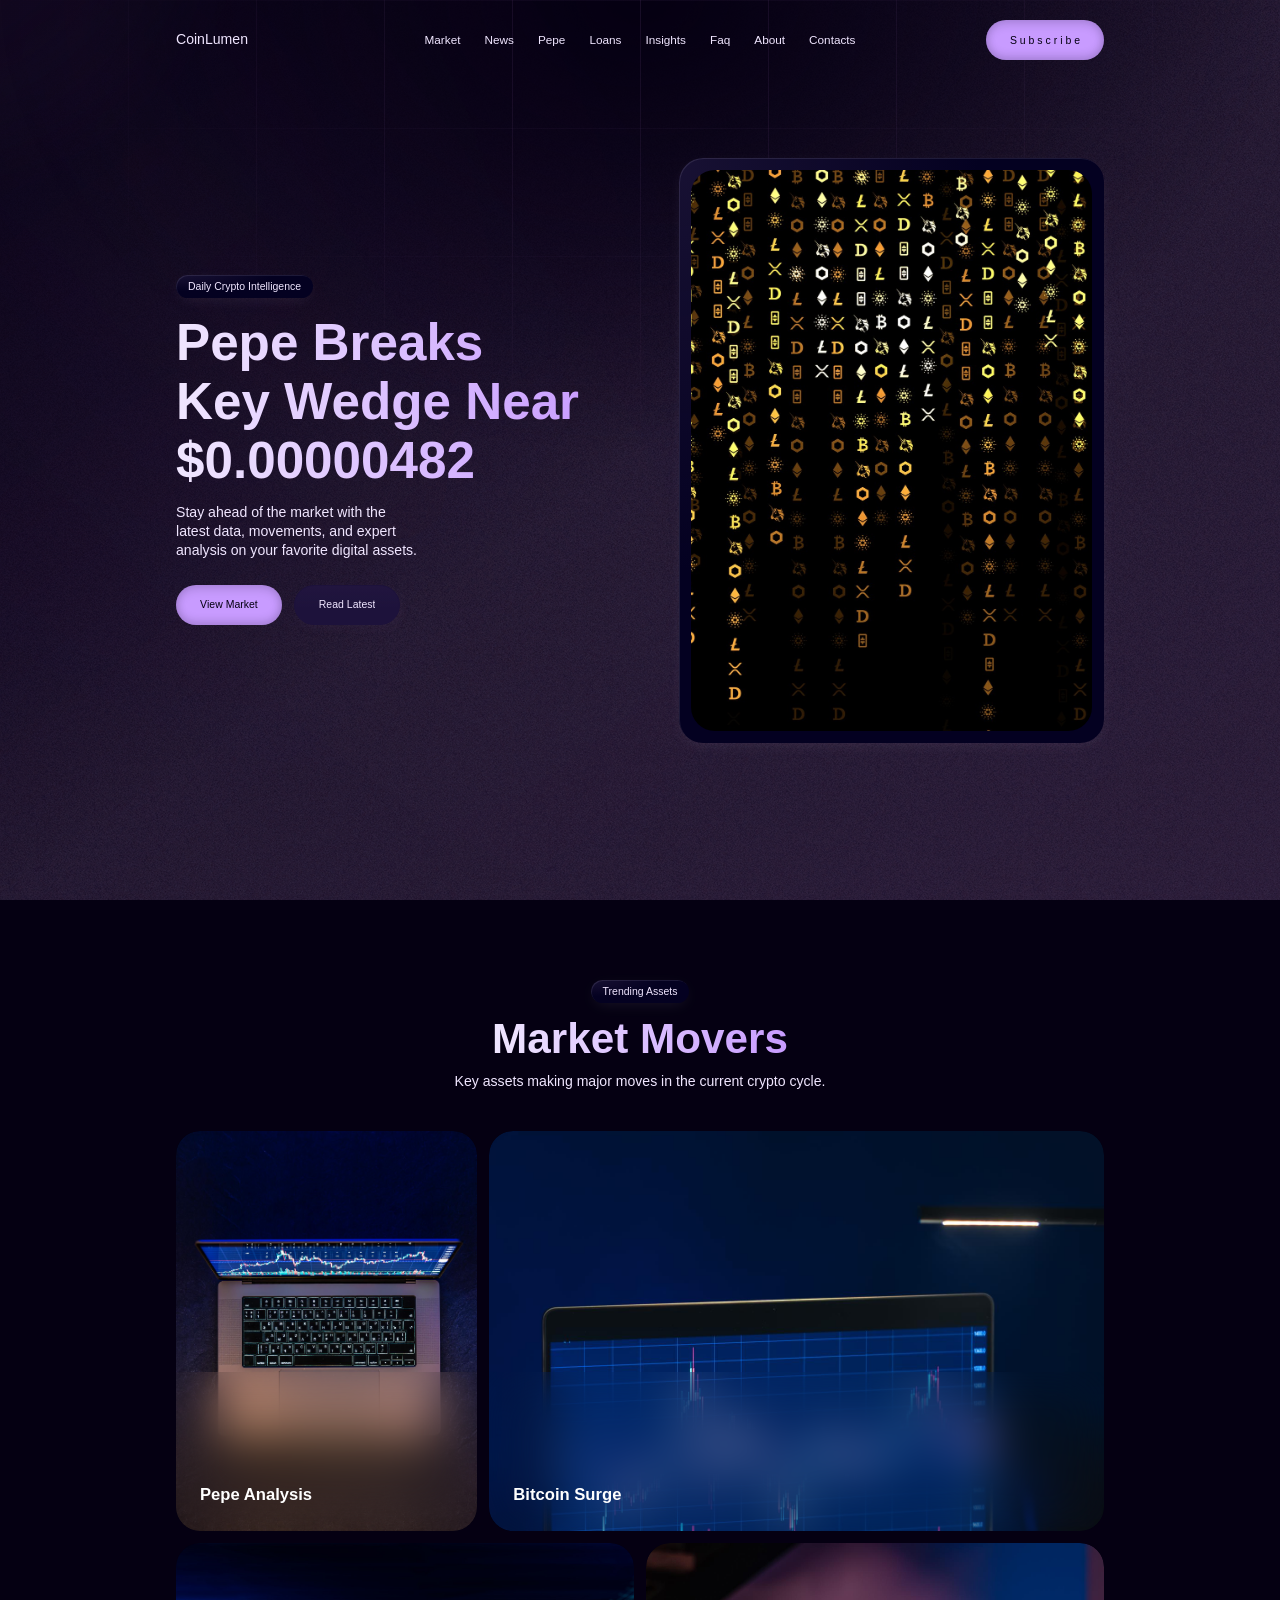
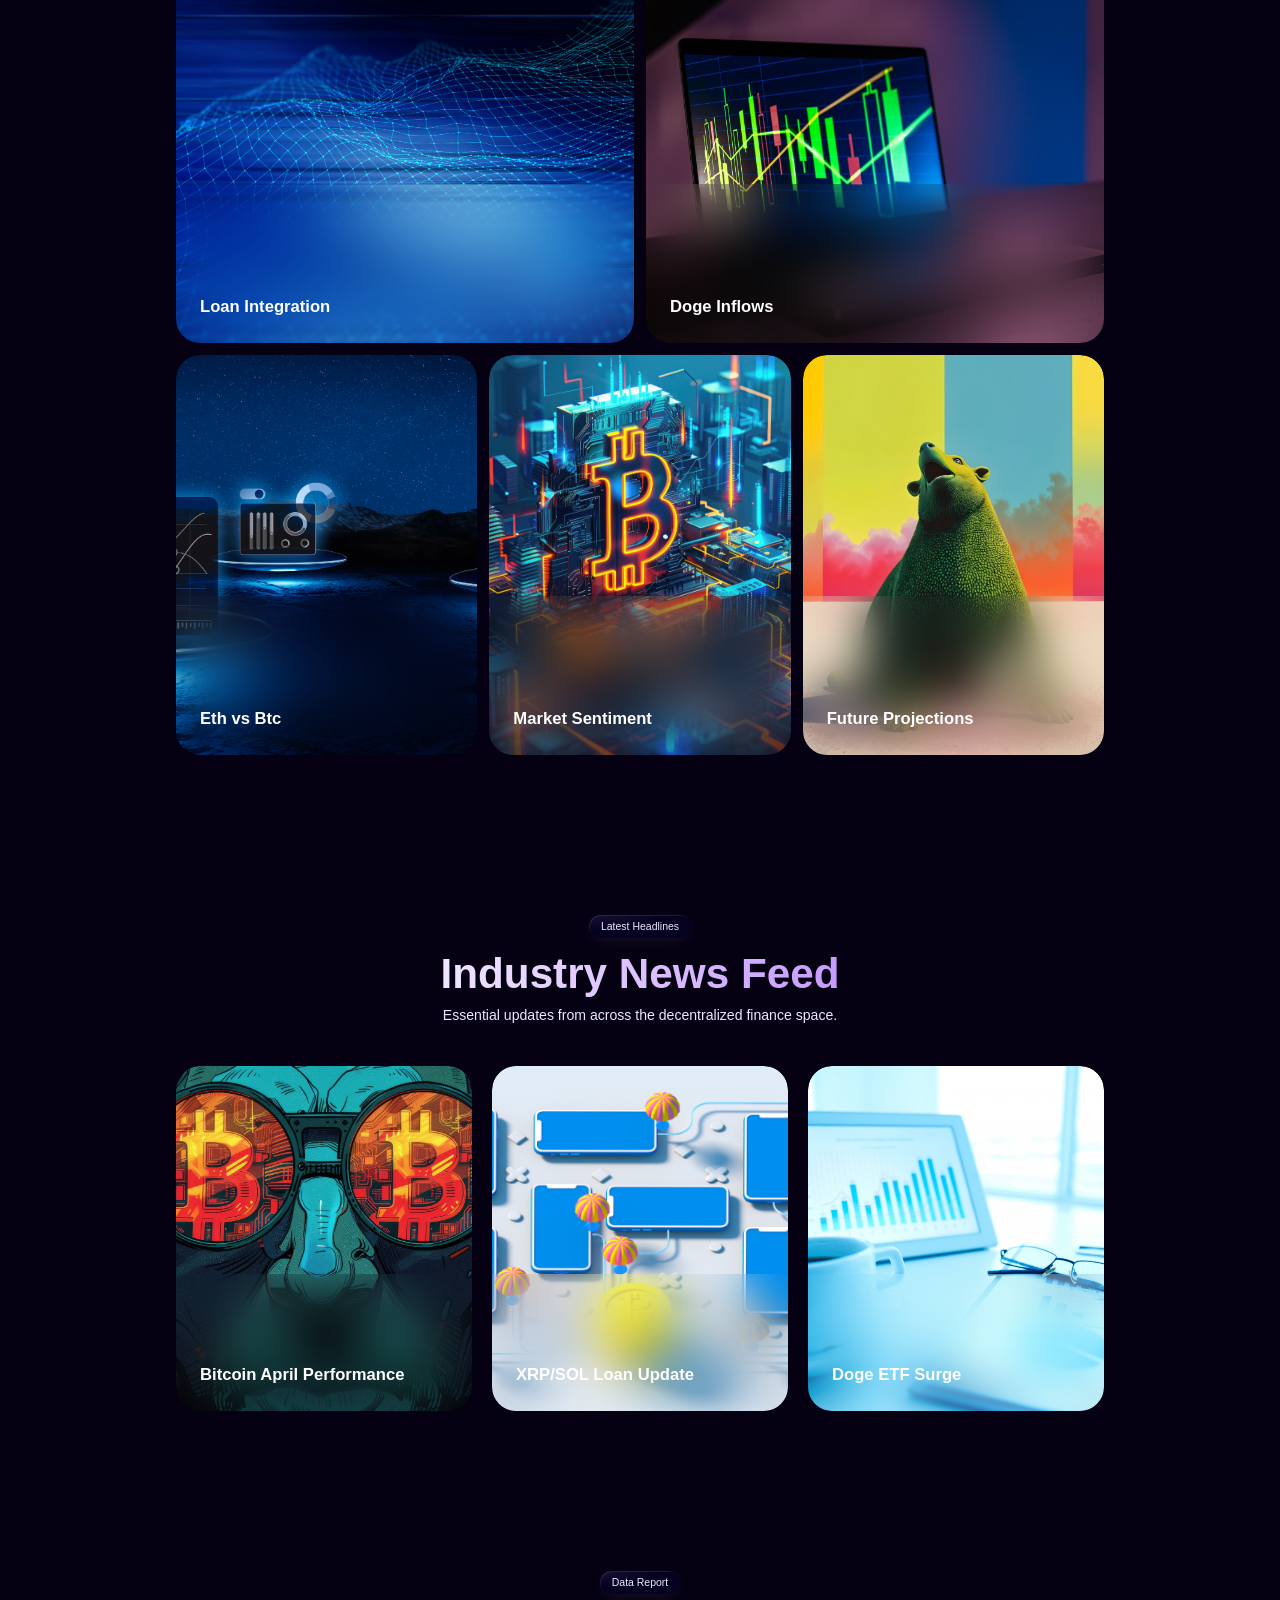
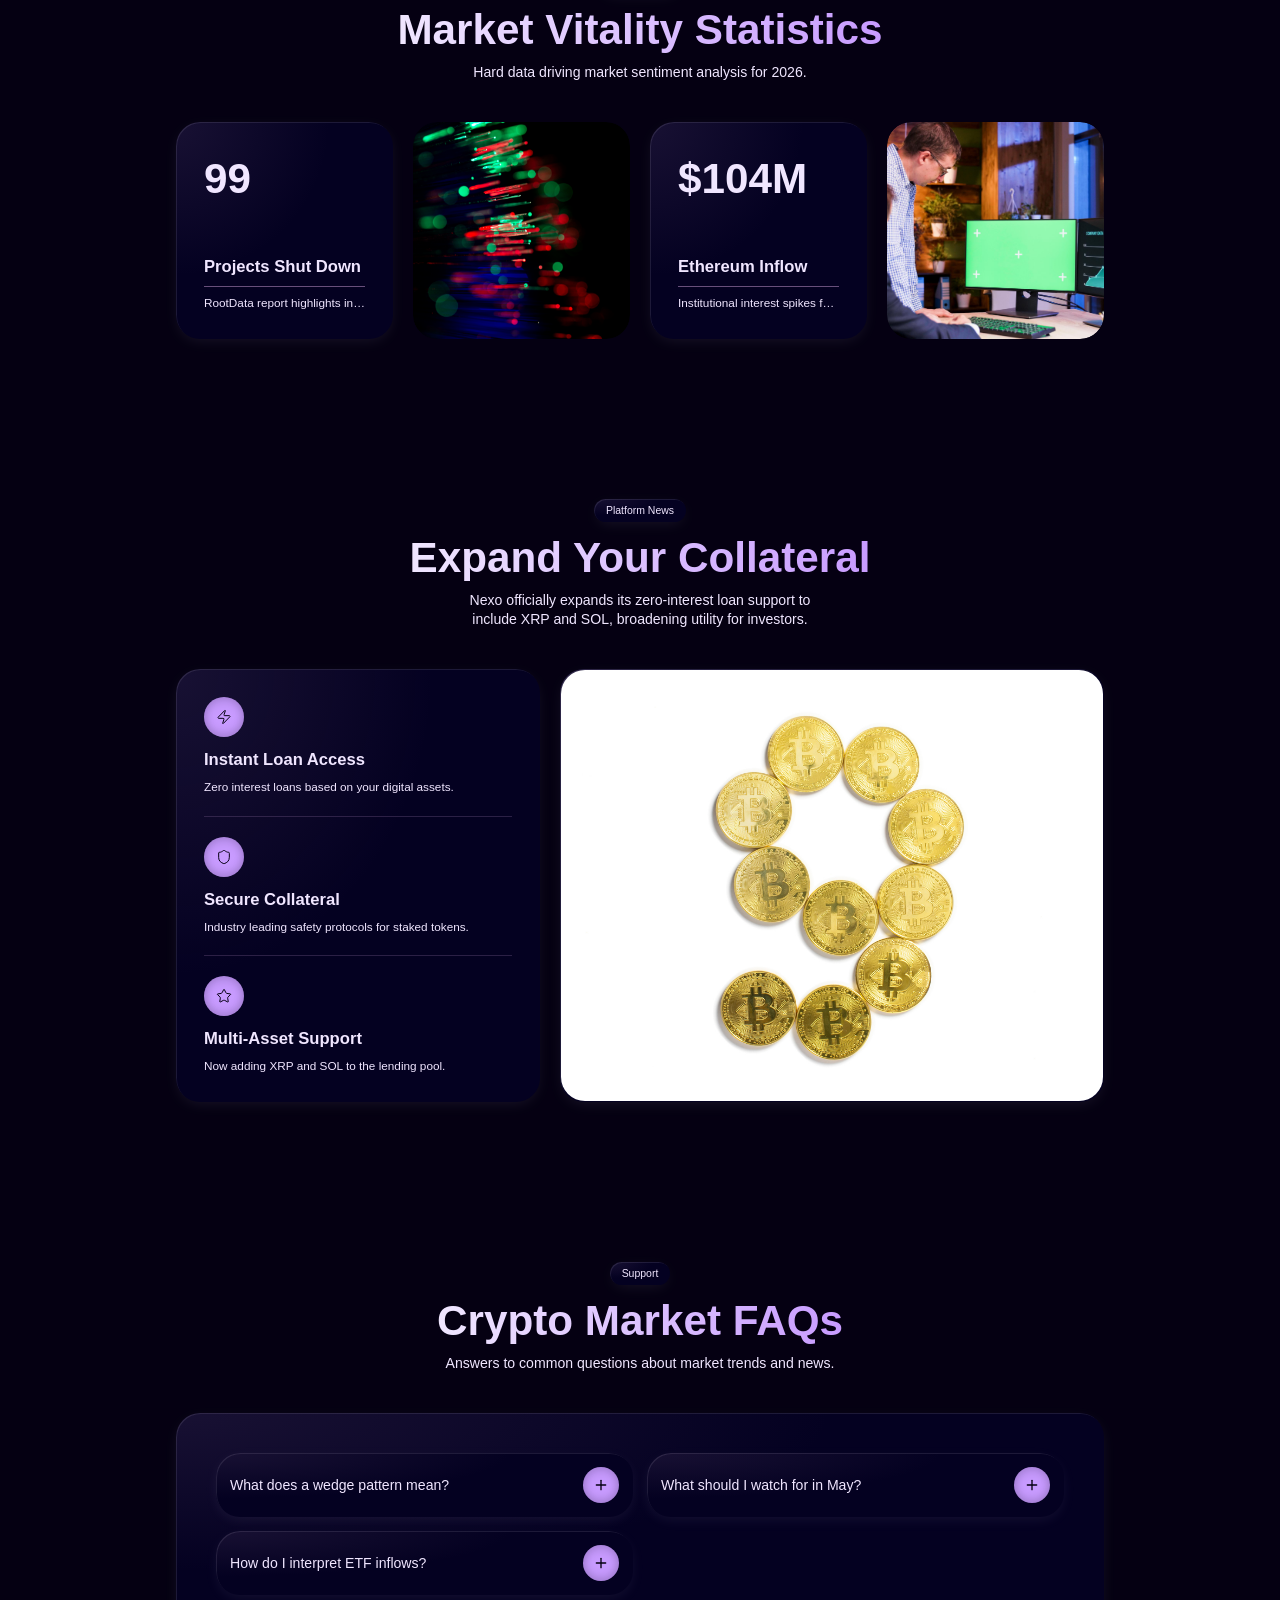
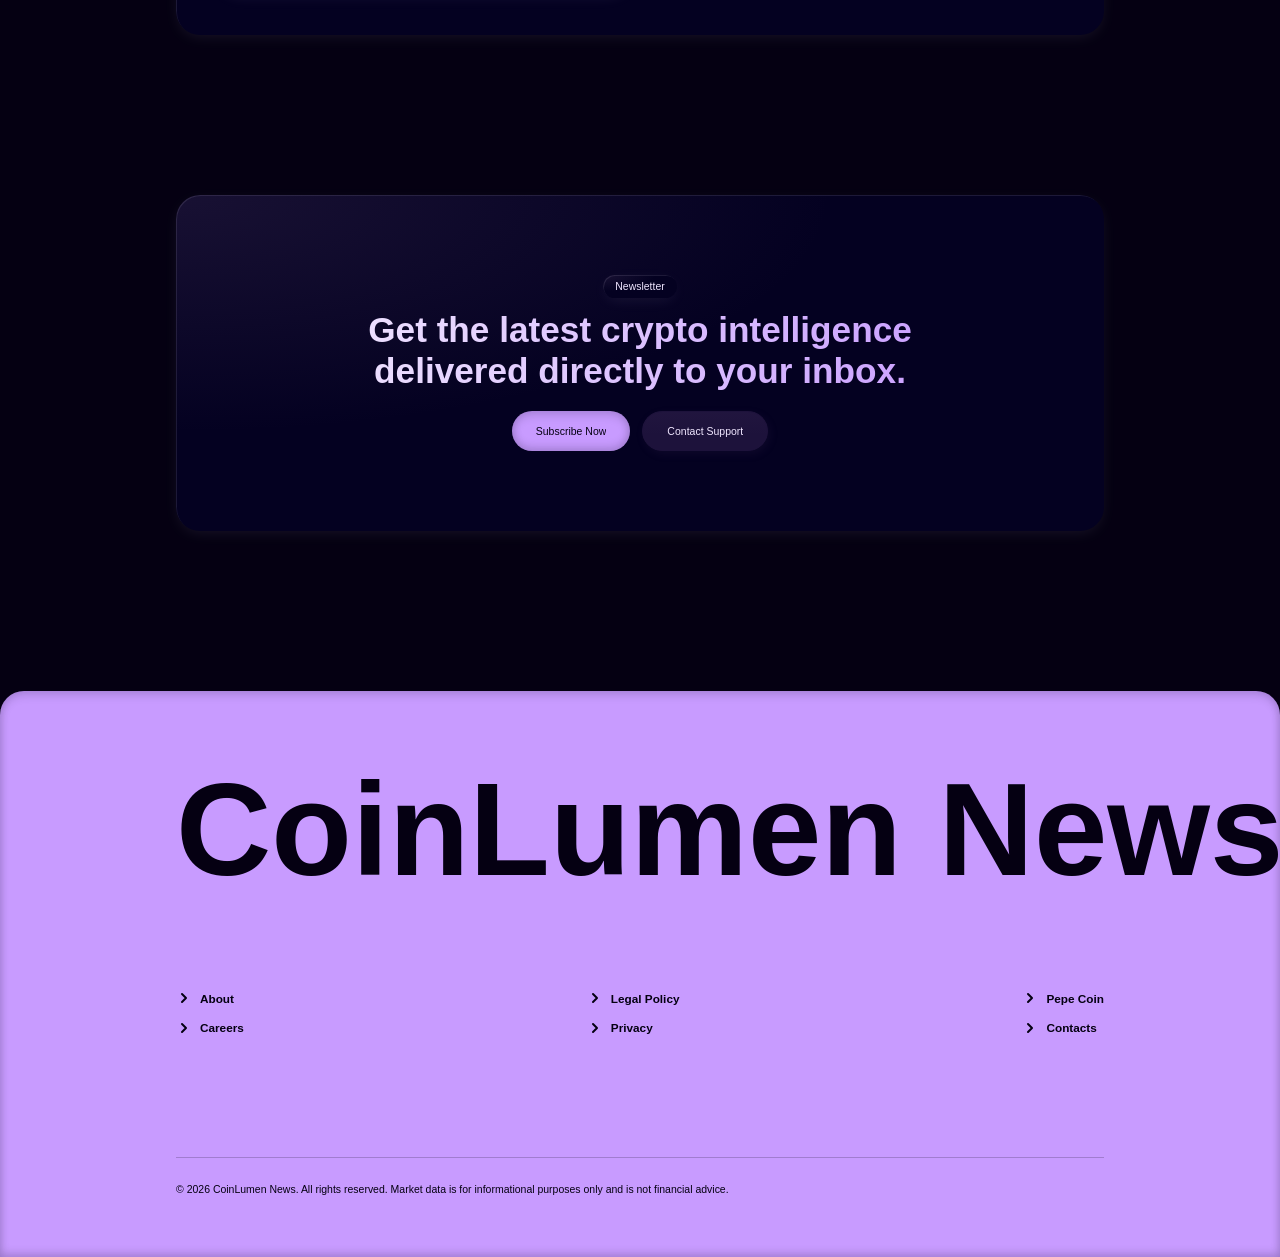
==== commit ae6121e2: "Extract shared Tailwind CSS into theme.css; slim all pages" ====
--- a/index.html
+++ b/index.html
@@ -10,5413 +10,7 @@
     
     <meta name="viewport" content="width=device-width, initial-scale=1.0">
     <title>CoinLumen — Daily Crypto Intelligence</title>
-  <style type="text/css" data-vite-dev-id="/home/user/projects/f9499c6a-25f6-4bb6-a713-cb3325708283/src/index.css">@import url("css2-1.css");
-@layer properties;
-@layer theme, base, components, utilities;
-@layer theme {
-  :root, :host { --font-serif: ui-serif, Georgia, Cambria, "Times New Roman", Times, serif; --color-red-50: oklch(97.1% 0.013 17.38); --color-red-300: oklch(80.8% 0.114 19.571); --color-red-400: oklch(70.4% 0.191 22.216); --color-red-500: oklch(63.7% 0.237 25.331); --color-red-600: oklch(57.7% 0.245 27.325); --color-amber-500: oklch(76.9% 0.188 70.08); --color-amber-600: oklch(66.6% 0.179 58.318); --color-green-500: oklch(72.3% 0.219 149.579); --color-black: #000; --color-white: #fff; --spacing: 0.25rem; --container-xs: 20rem; --container-sm: 24rem; --container-md: 28rem; --container-lg: 32rem; --container-xl: 36rem; --container-4xl: 56rem; --container-7xl: 80rem; --text-xs: var(--text-xs); --text-xs--line-height: calc(1 / 0.75); --text-sm: var(--text-sm); --text-sm--line-height: calc(1.25 / 0.875); --text-base: var(--text-base); --text-base--line-height: calc(1.5 / 1); --text-lg: var(--text-lg); --text-lg--line-height: calc(1.75 / 1.125); --text-xl: var(--text-xl); --text-xl--line-height: calc(1.75 / 1.25); --text-2xl: var(--text-2xl); --text-2xl--line-height: calc(2 / 1.5); --text-3xl: var(--text-3xl); --text-3xl--line-height: calc(2.25 / 1.875); --text-4xl: var(--text-4xl); --text-4xl--line-height: calc(2.5 / 2.25); --text-5xl: var(--text-5xl); --text-5xl--line-height: 1; --text-6xl: var(--text-6xl); --text-6xl--line-height: 1; --text-7xl: var(--text-7xl); --text-7xl--line-height: 1; --text-8xl: var(--text-8xl); --text-8xl--line-height: 1; --text-9xl: var(--text-9xl); --text-9xl--line-height: 1; --font-weight-normal: 400; --font-weight-medium: 500; --font-weight-semibold: 600; --font-weight-bold: 700; --tracking-tight: -0.025em; --tracking-wide: 0.025em; --tracking-widest: 0.1em; --leading-tight: 1.25; --leading-snug: 1.375; --leading-normal: 1.5; --leading-relaxed: 1.625; --radius-xl: 0.75rem; --radius-2xl: 1rem; --radius-3xl: 1.5rem; --radius-4xl: 2rem; --drop-shadow-lg: 0 4px 4px rgb(0 0 0 / 0.15); --drop-shadow-2xl: 0 25px 25px rgb(0 0 0 / 0.15); --ease-out: cubic-bezier(0, 0, 0.2, 1); --ease-in-out: cubic-bezier(0.4, 0, 0.2, 1); --animate-spin: spin 1s linear infinite; --animate-pulse: pulse 2s cubic-bezier(0.4, 0, 0.6, 1) infinite; --blur-xs: 4px; --blur-sm: 8px; --blur-md: 12px; --blur-lg: 16px; --blur-xl: 24px; --blur-3xl: 64px; --perspective-distant: 1200px; --aspect-video: 16 / 9; --default-transition-duration: 150ms; --default-transition-timing-function: cubic-bezier(0.4, 0, 0.2, 1); --default-font-family: 'Raleway', sans-serif; --default-mono-font-family: monospace; --radius: var(--radius); --color-background: var(--background); --color-card: var(--card); --color-foreground: var(--foreground); --color-primary-cta: var(--primary-cta); --color-primary-cta-text: var(--primary-cta-text); --color-secondary-cta: var(--secondary-cta); --color-accent: var(--accent); --color-background-accent: var(--background-accent); --width-content-width: var(--width-content-width); --width-carousel-padding: var(--width-carousel-padding); --width-carousel-padding-controls: var(--width-carousel-padding-controls); --width-carousel-item-2: var(--width-carousel-item-2); --width-carousel-item-3: var(--width-carousel-item-3); --width-carousel-item-4: var(--width-carousel-item-4); --text-2xs: var(--text-2xs); }
-}
-@layer base {
-  *, ::after, ::before, ::backdrop, ::file-selector-button { box-sizing: border-box; margin: 0px; padding: 0px; border: 0px solid; }
-  html, :host { line-height: 1.5; tab-size: 4; font-family: var(--default-font-family, ui-sans-serif, system-ui, sans-serif, "Apple Color Emoji", "Segoe UI Emoji", "Segoe UI Symbol", "Noto Color Emoji"); font-feature-settings: var(--default-font-feature-settings, normal); font-variation-settings: var(--default-font-variation-settings, normal); }
-  hr { height: 0px; color: inherit; border-top-width: 1px; }
-  abbr:where([title]) { text-decoration: underline dotted; }
-  h1, h2, h3, h4, h5, h6 { font-size: inherit; font-weight: inherit; }
-  a { color: inherit; text-decoration: inherit; }
-  b, strong { font-weight: bolder; }
-  code, kbd, samp, pre { font-family: var(--default-mono-font-family, ui-monospace, SFMono-Regular, Menlo, Monaco, Consolas, "Liberation Mono", "Courier New", monospace); font-feature-settings: var(--default-mono-font-feature-settings, normal); font-variation-settings: var(--default-mono-font-variation-settings, normal); font-size: 1em; }
-  small { font-size: 80%; }
-  sub, sup { font-size: 75%; line-height: 0; position: relative; vertical-align: baseline; }
-  sub { bottom: -0.25em; }
-  sup { top: -0.5em; }
-  table { text-indent: 0px; border-color: inherit; border-collapse: collapse; }
-  :focus-visible { outline: auto; }
-  progress { vertical-align: baseline; }
-  summary { display: list-item; }
-  ol, ul, menu { list-style: none; }
-  img, svg, video, canvas, audio, iframe, embed, object { display: block; vertical-align: middle; }
-  img, video { max-width: 100%; height: auto; }
-  button, input, select, optgroup, textarea, ::file-selector-button { font: inherit; letter-spacing: inherit; color: inherit; border-radius: 0px; background-color: transparent; opacity: 1; }
-  :where(select:is([multiple], [size])) optgroup { font-weight: bolder; }
-  :where(select:is([multiple], [size])) optgroup option { padding-inline-start: 20px; }
-  ::file-selector-button { margin-inline-end: 4px; }
-  ::placeholder { opacity: 1; }
-  @supports (not (-webkit-appearance: -apple-pay-button)) or (contain-intrinsic-size: 1px) {
-  ::placeholder {
-  color: currentcolor;
-  @supports (color: color-mix(in lab, red, red)) {
-  color: color-mix(in oklab, currentcolor, transparent);
-}
-}
-}
-  textarea { resize: vertical; }
-  ::-webkit-search-decoration { appearance: none; }
-  ::-webkit-date-and-time-value { min-height: 1lh; text-align: inherit; }
-  ::-webkit-datetime-edit { display: inline-flex; }
-  ::-webkit-datetime-edit-fields-wrapper { padding: 0px; }
-  ::-webkit-datetime-edit, ::-webkit-datetime-edit-year-field, ::-webkit-datetime-edit-month-field, ::-webkit-datetime-edit-day-field, ::-webkit-datetime-edit-hour-field, ::-webkit-datetime-edit-minute-field, ::-webkit-datetime-edit-second-field, ::-webkit-datetime-edit-millisecond-field, ::-webkit-datetime-edit-meridiem-field { padding-block: 0px; }
-  ::-webkit-calendar-picker-indicator { line-height: 1; }
-  :user-invalid { box-shadow: none; }
-  button, input:where([type="button"], [type="reset"], [type="submit"]), ::file-selector-button { appearance: button; }
-  ::-webkit-inner-spin-button, ::-webkit-outer-spin-button { height: auto; }
-  [hidden]:where(:not([hidden="until-found"])) { display: none !important; }
-}
-@layer utilities {
-  .\@container\/field-group { container: field-group / inline-size; }
-  .pointer-events-auto { pointer-events: auto; }
-  .pointer-events-none { pointer-events: none; }
-  .invisible { visibility: hidden; }
-  .visible { visibility: visible; }
-  .sr-only { position: absolute; width: 1px; height: 1px; padding: 0px; margin: -1px; overflow: hidden; clip-path: inset(50%); white-space: nowrap; border-width: 0px; }
-  .absolute { position: absolute; }
-  .fixed { position: fixed; }
-  .relative { position: relative; }
-  .static { position: static; }
-  .sticky { position: sticky; }
-  .inset-0 { inset: calc(var(--spacing) * 0); }
-  .inset-0\.5 { inset: calc(var(--spacing) * 0.5); }
-  .inset-px { inset: 1px; }
-  .-inset-x-px { inset-inline: -1px; }
-  .inset-x-0 { inset-inline: calc(var(--spacing) * 0); }
-  .inset-x-1 { inset-inline: calc(var(--spacing) * 1); }
-  .inset-x-2 { inset-inline: calc(var(--spacing) * 2); }
-  .inset-x-3 { inset-inline: calc(var(--spacing) * 3); }
-  .inset-x-4 { inset-inline: calc(var(--spacing) * 4); }
-  .inset-x-5 { inset-inline: calc(var(--spacing) * 5); }
-  .inset-x-6 { inset-inline: calc(var(--spacing) * 6); }
-  .inset-y-0 { inset-block: calc(var(--spacing) * 0); }
-  .inset-y-1 { inset-block: calc(var(--spacing) * 1); }
-  .start { inset-inline-start: var(--spacing); }
-  .end { inset-inline-end: var(--spacing); }
-  .-top-2 { top: calc(var(--spacing) * -2); }
-  .-top-3 { top: calc(var(--spacing) * -3); }
-  .-top-7 { top: calc(var(--spacing) * -7); }
-  .-top-12 { top: calc(var(--spacing) * -12); }
-  .-top-\[15\%\] { top: calc(-15%); }
-  .-top-\[252px\] { top: calc(-252px); }
-  .-top-\[352px\] { top: calc(-352px); }
-  .-top-\[400px\] { top: calc(-400px); }
-  .-top-\[571px\] { top: calc(-571px); }
-  .top-0 { top: calc(var(--spacing) * 0); }
-  .top-1 { top: calc(var(--spacing) * 1); }
-  .top-1\.5 { top: calc(var(--spacing) * 1.5); }
-  .top-1\/2 { top: calc(50%); }
-  .top-2 { top: calc(var(--spacing) * 2); }
-  .top-3 { top: calc(var(--spacing) * 3); }
-  .top-3\.5 { top: calc(var(--spacing) * 3.5); }
-  .top-4 { top: calc(var(--spacing) * 4); }
-  .top-5 { top: calc(var(--spacing) * 5); }
-  .top-8 { top: calc(var(--spacing) * 8); }
-  .top-15\/100 { top: calc(15%); }
-  .top-\[-20vh\] { top: -20vh; }
-  .top-\[-30vh\] { top: -30vh; }
-  .top-\[1px\] { top: 1px; }
-  .top-\[5\%\] { top: 5%; }
-  .top-\[25vw\] { top: 25vw; }
-  .top-\[28\%\] { top: 28%; }
-  .top-\[40\%\] { top: 40%; }
-  .top-\[50\%\] { top: 50%; }
-  .top-\[60\%\] { top: 60%; }
-  .top-full { top: 100%; }
-  .-right-2 { right: calc(var(--spacing) * -2); }
-  .-right-3 { right: calc(var(--spacing) * -3); }
-  .-right-12 { right: calc(var(--spacing) * -12); }
-  .-right-\[33vw\] { right: calc(-33vw); }
-  .-right-\[36vw\] { right: calc(-36vw); }
-  .right-0 { right: calc(var(--spacing) * 0); }
-  .right-1 { right: calc(var(--spacing) * 1); }
-  .right-2 { right: calc(var(--spacing) * 2); }
-  .right-3 { right: calc(var(--spacing) * 3); }
-  .right-4 { right: calc(var(--spacing) * 4); }
-  .right-5 { right: calc(var(--spacing) * 5); }
-  .right-6 { right: calc(var(--spacing) * 6); }
-  .right-\[2\.5vw\] { right: 2.5vw; }
-  .right-\[5\%\] { right: 5%; }
-  .right-\[calc\(\(100vw-var\(--width-content-width\)\)\/2\)\] { right: calc((100vw - var(--width-content-width)) / 2); }
-  .right-full { right: 100%; }
-  .-bottom-2 { bottom: calc(var(--spacing) * -2); }
-  .-bottom-3 { bottom: calc(var(--spacing) * -3); }
-  .-bottom-12 { bottom: calc(var(--spacing) * -12); }
-  .-bottom-\[9vh\] { bottom: calc(-9vh); }
-  .-bottom-\[46px\] { bottom: calc(-46px); }
-  .-bottom-\[61vh\] { bottom: calc(-61vh); }
-  .-bottom-\[62vh\] { bottom: calc(-62vh); }
-  .-bottom-\[920px\] { bottom: calc(-920px); }
-  .-bottom-px { bottom: -1px; }
-  .bottom-0 { bottom: calc(var(--spacing) * 0); }
-  .bottom-1 { bottom: calc(var(--spacing) * 1); }
-  .bottom-2 { bottom: calc(var(--spacing) * 2); }
-  .bottom-3 { bottom: calc(var(--spacing) * 3); }
-  .bottom-4 { bottom: calc(var(--spacing) * 4); }
-  .bottom-5 { bottom: calc(var(--spacing) * 5); }
-  .bottom-6 { bottom: calc(var(--spacing) * 6); }
-  .bottom-\[-40vh\] { bottom: -40vh; }
-  .bottom-\[5\%\] { bottom: 5%; }
-  .bottom-\[25vh\] { bottom: 25vh; }
-  .bottom-\[calc\(var\(--spacing-4\)\+var\(--spacing-4\)\)\] { bottom: calc(var(--spacing-4) + var(--spacing-4)); }
-  .bottom-full { bottom: 100%; }
-  .-left-2 { left: calc(var(--spacing) * -2); }
-  .-left-3 { left: calc(var(--spacing) * -3); }
-  .-left-7 { left: calc(var(--spacing) * -7); }
-  .-left-12 { left: calc(var(--spacing) * -12); }
-  .-left-\[15\%\] { left: calc(-15%); }
-  .-left-\[33vw\] { left: calc(-33vw); }
-  .-left-\[36vw\] { left: calc(-36vw); }
-  .-left-\[373px\] { left: calc(-373px); }
-  .-left-full { left: -100%; }
-  .left-0 { left: calc(var(--spacing) * 0); }
-  .left-1 { left: calc(var(--spacing) * 1); }
-  .left-1\/2 { left: calc(50%); }
-  .left-2 { left: calc(var(--spacing) * 2); }
-  .left-3 { left: calc(var(--spacing) * 3); }
-  .left-4 { left: calc(var(--spacing) * 4); }
-  .left-5 { left: calc(var(--spacing) * 5); }
-  .left-6 { left: calc(var(--spacing) * 6); }
-  .left-\[2vw\] { left: 2vw; }
-  .left-\[5\%\] { left: 5%; }
-  .left-\[50\%\] { left: 50%; }
-  .left-\[calc\(\(100vw-var\(--width-content-width\)\)\/2\)\] { left: calc((100vw - var(--width-content-width)) / 2); }
-  .left-\[calc\(50\%-7\.5px\)\] { left: calc(50% - 7.5px); }
-  .left-\[calc\(50\%-10px\)\] { left: calc(50% - 10px); }
-  .left-\[calc\(50\%-17\.5px\)\] { left: calc(50% - 17.5px); }
-  .left-\[calc\(50\%-20px\)\] { left: calc(50% - 20px); }
-  .left-\[calc\(50\%-432\.5px\)\] { left: calc(50% - 432.5px); }
-  .left-\[calc\(50\%-599px\)\] { left: calc(50% - 599px); }
-  .left-\[calc\(var\(--vw-1\)\*2\)\] { left: calc(var(--vw-1) * 2); }
-  .left-full { left: 100%; }
-  .isolate { isolation: isolate; }
-  .-z-10 { z-index: calc(-10); }
-  .z-0 { z-index: 0; }
-  .z-1 { z-index: 1; }
-  .z-2 { z-index: 2; }
-  .z-10 { z-index: 10; }
-  .z-20 { z-index: 20; }
-  .z-30 { z-index: 30; }
-  .z-40 { z-index: 40; }
-  .z-50 { z-index: 50; }
-  .z-100 { z-index: 100; }
-  .z-110 { z-index: 110; }
-  .z-999 { z-index: 999; }
-  .z-1000 { z-index: 1000; }
-  .z-1001 { z-index: 1001; }
-  .z-99999 { z-index: 99999; }
-  .z-\[1\] { z-index: 1; }
-  .z-\[100\] { z-index: 100; }
-  .z-\[99999\] { z-index: 99999; }
-  .order-1 { order: 1; }
-  .order-2 { order: 2; }
-  .order-first { order: -9999; }
-  .order-last { order: 9999; }
-  .col-span-1 { grid-column: span 1 / span 1; }
-  .col-start-1 { grid-column-start: 1; }
-  .row-start-1 { grid-row-start: 1; }
-  .container {
-  width: 100%;
-  @media (width >= 40rem) {
-  max-width: 40rem;
-}
-  @media (width >= 48rem) {
-  max-width: 48rem;
-}
-  @media (width >= 64rem) {
-  max-width: 64rem;
-}
-  @media (width >= 80rem) {
-  max-width: 80rem;
-}
-  @media (width >= 96rem) {
-  max-width: 96rem;
-}
-}
-  .\!m-0 { margin: calc(var(--spacing) * 0)  !important; }
-  .m-0 { margin: calc(var(--spacing) * 0); }
-  .m-1 { margin: calc(var(--spacing) * 1); }
-  .m-8 { margin: calc(var(--spacing) * 8); }
-  .m-9 { margin: calc(var(--spacing) * 9); }
-  .m-10 { margin: calc(var(--spacing) * 10); }
-  .m-12 { margin: calc(var(--spacing) * 12); }
-  .m-16 { margin: calc(var(--spacing) * 16); }
-  .-mx-1 { margin-inline: calc(var(--spacing) * -1); }
-  .-mx-\[4\%\] { margin-inline: calc(-4%); }
-  .mx-1 { margin-inline: calc(var(--spacing) * 1); }
-  .mx-2 { margin-inline: calc(var(--spacing) * 2); }
-  .mx-3 { margin-inline: calc(var(--spacing) * 3); }
-  .mx-3\.5 { margin-inline: calc(var(--spacing) * 3.5); }
-  .mx-\[0\.25em\] { margin-inline: 0.25em; }
-  .mx-auto { margin-inline: auto; }
-  .-my-2 { margin-block: calc(var(--spacing) * -2); }
-  .my-0 { margin-block: calc(var(--spacing) * 0); }
-  .my-0\.5 { margin-block: calc(var(--spacing) * 0.5); }
-  .my-1 { margin-block: calc(var(--spacing) * 1); }
-  .my-4 { margin-block: calc(var(--spacing) * 4); }
-  .my-5 { margin-block: calc(var(--spacing) * 5); }
-  .my-8 { margin-block: calc(var(--spacing) * 8); }
-  .my-20 { margin-block: calc(var(--spacing) * 20); }
-  .-mt-1 { margin-top: calc(var(--spacing) * -1); }
-  .-mt-4 { margin-top: calc(var(--spacing) * -4); }
-  .-mt-5 { margin-top: calc(var(--spacing) * -5); }
-  .mt-0\.5 { margin-top: calc(var(--spacing) * 0.5); }
-  .mt-0\.75 { margin-top: calc(var(--spacing) * 0.75); }
-  .mt-1 { margin-top: calc(var(--spacing) * 1); }
-  .mt-1\.5 { margin-top: calc(var(--spacing) * 1.5); }
-  .mt-2 { margin-top: calc(var(--spacing) * 2); }
-  .mt-3 { margin-top: calc(var(--spacing) * 3); }
-  .mt-4 { margin-top: calc(var(--spacing) * 4); }
-  .mt-5 { margin-top: calc(var(--spacing) * 5); }
-  .mt-6 { margin-top: calc(var(--spacing) * 6); }
-  .mt-8 { margin-top: calc(var(--spacing) * 8); }
-  .mt-12 { margin-top: calc(var(--spacing) * 12); }
-  .mt-20 { margin-top: calc(var(--spacing) * 20); }
-  .mt-24 { margin-top: calc(var(--spacing) * 24); }
-  .mt-\[-0\.25em\] { margin-top: -0.25em; }
-  .mt-auto { margin-top: auto; }
-  .mr-1 { margin-right: calc(var(--spacing) * 1); }
-  .mr-2 { margin-right: calc(var(--spacing) * 2); }
-  .mr-3 { margin-right: calc(var(--spacing) * 3); }
-  .mr-5 { margin-right: calc(var(--spacing) * 5); }
-  .-mb-\[0\.1em\] { margin-bottom: calc(-0.1em); }
-  .mb-0\.5 { margin-bottom: calc(var(--spacing) * 0.5); }
-  .mb-1 { margin-bottom: calc(var(--spacing) * 1); }
-  .mb-2 { margin-bottom: calc(var(--spacing) * 2); }
-  .mb-3 { margin-bottom: calc(var(--spacing) * 3); }
-  .mb-4 { margin-bottom: calc(var(--spacing) * 4); }
-  .mb-5 { margin-bottom: calc(var(--spacing) * 5); }
-  .mb-6 { margin-bottom: calc(var(--spacing) * 6); }
-  .mb-8 { margin-bottom: calc(var(--spacing) * 8); }
-  .mb-10 { margin-bottom: calc(var(--spacing) * 10); }
-  .mb-20 { margin-bottom: calc(var(--spacing) * 20); }
-  .-ml-3 { margin-left: calc(var(--spacing) * -3); }
-  .-ml-4 { margin-left: calc(var(--spacing) * -4); }
-  .-ml-5 { margin-left: calc(var(--spacing) * -5); }
-  .-ml-15 { margin-left: calc(var(--spacing) * -15); }
-  .ml-1 { margin-left: calc(var(--spacing) * 1); }
-  .ml-2 { margin-left: calc(var(--spacing) * 2); }
-  .ml-4 { margin-left: calc(var(--spacing) * 4); }
-  .ml-auto { margin-left: auto; }
-  .line-clamp-2 { overflow: hidden; display: -webkit-box; -moz-box-orient: vertical; -webkit-line-clamp: 2; }
-  .line-clamp-3 { overflow: hidden; display: -webkit-box; -moz-box-orient: vertical; -webkit-line-clamp: 3; }
-  .block { display: block; }
-  .flex { display: flex; }
-  .grid { display: grid; }
-  .hidden { display: none; }
-  .inline { display: inline; }
-  .inline-block { display: inline-block; }
-  .inline-flex { display: inline-flex; }
-  .table { display: table; }
-  .aspect-2\/1 { aspect-ratio: 2 / 1; }
-  .aspect-3\/2 { aspect-ratio: 3 / 2; }
-  .aspect-3\/4 { aspect-ratio: 3 / 4; }
-  .aspect-4\/3 { aspect-ratio: 4 / 3; }
-  .aspect-4\/5 { aspect-ratio: 4 / 5; }
-  .aspect-5\/6 { aspect-ratio: 5 / 6; }
-  .aspect-6\/7 { aspect-ratio: 6 / 7; }
-  .aspect-9\/16 { aspect-ratio: 9 / 16; }
-  .aspect-square { aspect-ratio: 1 / 1; }
-  .aspect-video { aspect-ratio: var(--aspect-video); }
-  .size-1\/2 { width: calc(50%); height: calc(50%); }
-  .size-2 { width: calc(var(--spacing) * 2); height: calc(var(--spacing) * 2); }
-  .size-2\.5 { width: calc(var(--spacing) * 2.5); height: calc(var(--spacing) * 2.5); }
-  .size-3 { width: calc(var(--spacing) * 3); height: calc(var(--spacing) * 3); }
-  .size-3\.5 { width: calc(var(--spacing) * 3.5); height: calc(var(--spacing) * 3.5); }
-  .size-4 { width: calc(var(--spacing) * 4); height: calc(var(--spacing) * 4); }
-  .size-4\/10 { width: calc(40%); height: calc(40%); }
-  .size-5 { width: calc(var(--spacing) * 5); height: calc(var(--spacing) * 5); }
-  .size-6 { width: calc(var(--spacing) * 6); height: calc(var(--spacing) * 6); }
-  .size-7 { width: calc(var(--spacing) * 7); height: calc(var(--spacing) * 7); }
-  .size-8 { width: calc(var(--spacing) * 8); height: calc(var(--spacing) * 8); }
-  .size-9 { width: calc(var(--spacing) * 9); height: calc(var(--spacing) * 9); }
-  .size-10 { width: calc(var(--spacing) * 10); height: calc(var(--spacing) * 10); }
-  .size-12 { width: calc(var(--spacing) * 12); height: calc(var(--spacing) * 12); }
-  .size-14 { width: calc(var(--spacing) * 14); height: calc(var(--spacing) * 14); }
-  .size-16 { width: calc(var(--spacing) * 16); height: calc(var(--spacing) * 16); }
-  .size-18 { width: calc(var(--spacing) * 18); height: calc(var(--spacing) * 18); }
-  .size-20 { width: calc(var(--spacing) * 20); height: calc(var(--spacing) * 20); }
-  .size-22 { width: calc(var(--spacing) * 22); height: calc(var(--spacing) * 22); }
-  .size-24 { width: calc(var(--spacing) * 24); height: calc(var(--spacing) * 24); }
-  .size-40 { width: calc(var(--spacing) * 40); height: calc(var(--spacing) * 40); }
-  .size-60 { width: calc(var(--spacing) * 60); height: calc(var(--spacing) * 60); }
-  .size-80 { width: calc(var(--spacing) * 80); height: calc(var(--spacing) * 80); }
-  .size-100 { width: calc(var(--spacing) * 100); height: calc(var(--spacing) * 100); }
-  .size-\[--cell-size\] { }
-  .size-\[1em\] { width: 1em; height: 1em; }
-  .size-full { width: 100%; height: 100%; }
-  .h-\(--text-7xl\) { height: var(--text-7xl); }
-  .h-\(--text-base\) { height: var(--text-base); }
-  .h-\(--text-sm\) { height: var(--text-sm); }
-  .h-\(--text-xl\) { height: var(--text-xl); }
-  .h-0\.5 { height: calc(var(--spacing) * 0.5); }
-  .h-1 { height: calc(var(--spacing) * 1); }
-  .h-1\.5 { height: calc(var(--spacing) * 1.5); }
-  .h-1\/2 { height: calc(50%); }
-  .h-1\/3 { height: calc(33.3333%); }
-  .h-2 { height: calc(var(--spacing) * 2); }
-  .h-2\.5 { height: calc(var(--spacing) * 2.5); }
-  .h-2\/5 { height: calc(40%); }
-  .h-3 { height: calc(var(--spacing) * 3); }
-  .h-3\.5 { height: calc(var(--spacing) * 3.5); }
-  .h-4 { height: calc(var(--spacing) * 4); }
-  .h-4\/5 { height: calc(80%); }
-  .h-5 { height: calc(var(--spacing) * 5); }
-  .h-5\/10 { height: calc(50%); }
-  .h-6 { height: calc(var(--spacing) * 6); }
-  .h-7 { height: calc(var(--spacing) * 7); }
-  .h-8 { height: calc(var(--spacing) * 8); }
-  .h-9 { height: calc(var(--spacing) * 9); }
-  .h-10 { height: calc(var(--spacing) * 10); }
-  .h-11 { height: calc(var(--spacing) * 11); }
-  .h-12 { height: calc(var(--spacing) * 12); }
-  .h-13 { height: calc(var(--spacing) * 13); }
-  .h-14 { height: calc(var(--spacing) * 14); }
-  .h-15 { height: calc(var(--spacing) * 15); }
-  .h-20 { height: calc(var(--spacing) * 20); }
-  .h-30 { height: calc(var(--spacing) * 30); }
-  .h-36 { height: calc(var(--spacing) * 36); }
-  .h-48 { height: calc(var(--spacing) * 48); }
-  .h-60 { height: calc(var(--spacing) * 60); }
-  .h-70\/100 { height: calc(70%); }
-  .h-72 { height: calc(var(--spacing) * 72); }
-  .h-80 { height: calc(var(--spacing) * 80); }
-  .h-90 { height: calc(var(--spacing) * 90); }
-  .h-96 { height: calc(var(--spacing) * 96); }
-  .h-100 { height: calc(var(--spacing) * 100); }
-  .h-150 { height: calc(var(--spacing) * 150); }
-  .h-\[--cell-size\] { }
-  .h-\[1em\] { height: 1em; }
-  .h-\[1px\] { height: 1px; }
-  .h-\[12vh\] { height: 12vh; }
-  .h-\[20em\] { height: 20em; }
-  .h-\[50svh\] { height: 50svh; }
-  .h-\[50vh\] { height: 50vh; }
-  .h-\[70vh\] { height: 70vh; }
-  .h-\[90svh\] { height: 90svh; }
-  .h-\[92px\] { height: 92px; }
-  .h-\[105vh\] { height: 105vh; }
-  .h-\[110vh\] { height: 110vh; }
-  .h-\[120\%\] { height: 120%; }
-  .h-\[129vh\] { height: 129vh; }
-  .h-\[130\%\] { height: 130%; }
-  .h-\[140vw\] { height: 140vw; }
-  .h-\[150vh\] { height: 150vh; }
-  .h-\[150vw\] { height: 150vw; }
-  .h-\[179vh\] { height: 179vh; }
-  .h-\[300vh\] { height: 300vh; }
-  .h-\[450px\] { height: 450px; }
-  .h-\[929px\] { height: 929px; }
-  .h-\[calc\(var\(--text-base\)\*1\.25\)\] { height: calc(var(--text-base) * 1.25); }
-  .h-\[var\(--radix-navigation-menu-viewport-height\)\] { height: var(--radix-navigation-menu-viewport-height); }
-  .h-\[var\(--radix-select-trigger-height\)\] { height: var(--radix-select-trigger-height); }
-  .h-auto { height: auto; }
-  .h-fit { height: fit-content; }
-  .h-full { height: 100%; }
-  .h-max { height: max-content; }
-  .h-px { height: 1px; }
-  .h-screen { height: 100vh; }
-  .h-svh { height: 100svh; }
-  .max-h-96 { max-height: calc(var(--spacing) * 96); }
-  .max-h-\[--radix-context-menu-content-available-height\] { }
-  .max-h-\[300px\] { max-height: 300px; }
-  .max-h-\[var\(--radix-dropdown-menu-content-available-height\)\] { max-height: var(--radix-dropdown-menu-content-available-height); }
-  .max-h-screen { max-height: 100vh; }
-  .min-h-0 { min-height: calc(var(--spacing) * 0); }
-  .min-h-8 { min-height: calc(var(--spacing) * 8); }
-  .min-h-9 { min-height: calc(var(--spacing) * 9); }
-  .min-h-10 { min-height: calc(var(--spacing) * 10); }
-  .min-h-24 { min-height: calc(var(--spacing) * 24); }
-  .min-h-60 { min-height: calc(var(--spacing) * 60); }
-  .min-h-70 { min-height: calc(var(--spacing) * 70); }
-  .min-h-80 { min-height: calc(var(--spacing) * 80); }
-  .min-h-100 { min-height: calc(var(--spacing) * 100); }
-  .min-h-\[60px\] { min-height: 60px; }
-  .min-h-\[80px\] { min-height: 80px; }
-  .min-h-svh { min-height: 100svh; }
-  .w-0 { width: calc(var(--spacing) * 0); }
-  .w-0\.5 { width: calc(var(--spacing) * 0.5); }
-  .w-1 { width: calc(var(--spacing) * 1); }
-  .w-1\/2 { width: calc(50%); }
-  .w-1\/3 { width: calc(33.3333%); }
-  .w-2 { width: calc(var(--spacing) * 2); }
-  .w-2\.5 { width: calc(var(--spacing) * 2.5); }
-  .w-2\/5 { width: calc(40%); }
-  .w-3 { width: calc(var(--spacing) * 3); }
-  .w-3\.5 { width: calc(var(--spacing) * 3.5); }
-  .w-3\/4 { width: calc(75%); }
-  .w-3\/5 { width: calc(60%); }
-  .w-4 { width: calc(var(--spacing) * 4); }
-  .w-4\/5 { width: calc(80%); }
-  .w-5 { width: calc(var(--spacing) * 5); }
-  .w-6 { width: calc(var(--spacing) * 6); }
-  .w-6\/10 { width: calc(60%); }
-  .w-7 { width: calc(var(--spacing) * 7); }
-  .w-7xl { width: var(--container-7xl); }
-  .w-8 { width: calc(var(--spacing) * 8); }
-  .w-9 { width: calc(var(--spacing) * 9); }
-  .w-9\/10 { width: calc(90%); }
-  .w-10 { width: calc(var(--spacing) * 10); }
-  .w-11 { width: calc(var(--spacing) * 11); }
-  .w-12 { width: calc(var(--spacing) * 12); }
-  .w-14 { width: calc(var(--spacing) * 14); }
-  .w-20 { width: calc(var(--spacing) * 20); }
-  .w-24 { width: calc(var(--spacing) * 24); }
-  .w-25\/100 { width: calc(25%); }
-  .w-28 { width: calc(var(--spacing) * 28); }
-  .w-48 { width: calc(var(--spacing) * 48); }
-  .w-60 { width: calc(var(--spacing) * 60); }
-  .w-64 { width: calc(var(--spacing) * 64); }
-  .w-65\/100 { width: calc(65%); }
-  .w-72 { width: calc(var(--spacing) * 72); }
-  .w-75\/100 { width: calc(75%); }
-  .w-80 { width: calc(var(--spacing) * 80); }
-  .w-95\/100 { width: calc(95%); }
-  .w-96 { width: calc(var(--spacing) * 96); }
-  .w-100 { width: calc(var(--spacing) * 100); }
-  .w-\[--cell-size\] { }
-  .w-\[--sidebar-width\] { }
-  .w-\[1px\] { width: 1px; }
-  .w-\[9vw\] { width: 9vw; }
-  .w-\[10vw\] { width: 10vw; }
-  .w-\[12\.5vw\] { width: 12.5vw; }
-  .w-\[15em\] { width: 15em; }
-  .w-\[15px\] { width: 15px; }
-  .w-\[15vw\] { width: 15vw; }
-  .w-\[20px\] { width: 20px; }
-  .w-\[23\%\] { width: 23%; }
-  .w-\[35\%\] { width: 35%; }
-  .w-\[35px\] { width: 35px; }
-  .w-\[40px\] { width: 40px; }
-  .w-\[45vw\] { width: 45vw; }
-  .w-\[49vw\] { width: 49vw; }
-  .w-\[50vw\] { width: 50vw; }
-  .w-\[55\%\] { width: 55%; }
-  .w-\[70\%\] { width: 70%; }
-  .w-\[100px\] { width: 100px; }
-  .w-\[120vw\] { width: 120vw; }
-  .w-\[130\%\] { width: 130%; }
-  .w-\[150vw\] { width: 150vw; }
-  .w-\[160px\] { width: 160px; }
-  .w-\[865px\] { width: 865px; }
-  .w-\[1142px\] { width: 1142px; }
-  .w-\[1198px\] { width: 1198px; }
-  .w-auto { width: auto; }
-  .w-carousel-item-3 { width: var(--width-carousel-item-3); }
-  .w-carousel-item-4 { width: var(--width-carousel-item-4); }
-  .w-carousel-padding { width: var(--width-carousel-padding); }
-  .w-carousel-padding-controls { width: var(--width-carousel-padding-controls); }
-  .w-content-width { width: var(--width-content-width); }
-  .w-fit { width: fit-content; }
-  .w-full { width: 100%; }
-  .w-lg { width: var(--container-lg); }
-  .w-max { width: max-content; }
-  .w-md { width: var(--container-md); }
-  .w-px { width: 1px; }
-  .w-screen { width: 100vw; }
-  .w-xs { width: var(--container-xs); }
-  .max-w-3\/4 { max-width: calc(75%); }
-  .max-w-9\/10 { max-width: calc(90%); }
-  .max-w-\[--skeleton-width\] { }
-  .max-w-\[82px\] { max-width: 82px; }
-  .max-w-\[95\%\] { max-width: 95%; }
-  .max-w-\[340px\] { max-width: 340px; }
-  .max-w-\[420px\] { max-width: 420px; }
-  .max-w-full { max-width: 100%; }
-  .max-w-lg { max-width: var(--container-lg); }
-  .max-w-max { max-width: max-content; }
-  .max-w-sm { max-width: var(--container-sm); }
-  .max-w-xl { max-width: var(--container-xl); }
-  .max-w-xs { max-width: var(--container-xs); }
-  .min-w-0 { min-width: calc(var(--spacing) * 0); }
-  .min-w-5 { min-width: calc(var(--spacing) * 5); }
-  .min-w-8 { min-width: calc(var(--spacing) * 8); }
-  .min-w-9 { min-width: calc(var(--spacing) * 9); }
-  .min-w-10 { min-width: calc(var(--spacing) * 10); }
-  .min-w-32 { min-width: calc(var(--spacing) * 32); }
-  .min-w-\[--cell-size\] { }
-  .min-w-\[8rem\] { min-width: 8rem; }
-  .min-w-\[12rem\] { min-width: 12rem; }
-  .min-w-\[30px\] { min-width: 30px; }
-  .min-w-\[var\(--radix-select-trigger-width\)\] { min-width: var(--radix-select-trigger-width); }
-  .flex-1 { flex: 1 1 0%; }
-  .flex-none { flex: 0 0 auto; }
-  .shrink-0 { flex-shrink: 0; }
-  .flex-grow { flex-grow: 1; }
-  .grow { flex-grow: 1; }
-  .grow-0 { flex-grow: 0; }
-  .basis-full { flex-basis: 100%; }
-  .caption-bottom { caption-side: bottom; }
-  .border-collapse { border-collapse: collapse; }
-  .origin-\[--radix-context-menu-content-transform-origin\] { }
-  .origin-\[--radix-dropdown-menu-content-transform-origin\] { }
-  .origin-\[--radix-hover-card-content-transform-origin\] { }
-  .origin-\[--radix-menubar-content-transform-origin\] { }
-  .origin-\[--radix-popover-content-transform-origin\] { }
-  .origin-center { transform-origin: center center 0px; }
-  .origin-left { transform-origin: 0px center 0px; }
-  .origin-top { transform-origin: center top 0px; }
-  .origin-top-right { transform-origin: 100% 0px 0px; }
-  .-translate-x-1\/2 { --tw-translate-x: calc(calc(1 / 2 * 100%) * -1); translate: var(--tw-translate-x) var(--tw-translate-y); }
-  .-translate-x-1\/4 { --tw-translate-x: calc(calc(1 / 4 * 100%) * -1); translate: var(--tw-translate-x) var(--tw-translate-y); }
-  .-translate-x-3 { --tw-translate-x: calc(var(--spacing) * -3); translate: var(--tw-translate-x) var(--tw-translate-y); }
-  .-translate-x-5 { --tw-translate-x: calc(var(--spacing) * -5); translate: var(--tw-translate-x) var(--tw-translate-y); }
-  .-translate-x-6 { --tw-translate-x: calc(var(--spacing) * -6); translate: var(--tw-translate-x) var(--tw-translate-y); }
-  .-translate-x-10 { --tw-translate-x: calc(var(--spacing) * -10); translate: var(--tw-translate-x) var(--tw-translate-y); }
-  .-translate-x-\[12\%\] { --tw-translate-x: calc(12% * -1); translate: var(--tw-translate-x) var(--tw-translate-y); }
-  .-translate-x-\[120\%\] { --tw-translate-x: calc(120% * -1); translate: var(--tw-translate-x) var(--tw-translate-y); }
-  .-translate-x-\[calc\(-100\%\+2rem\)\] { --tw-translate-x: calc(calc(-100% + 2rem) * -1); translate: var(--tw-translate-x) var(--tw-translate-y); }
-  .-translate-x-px { --tw-translate-x: -1px; translate: var(--tw-translate-x) var(--tw-translate-y); }
-  .translate-x-0\.5 { --tw-translate-x: calc(var(--spacing) * 0.5); translate: var(--tw-translate-x) var(--tw-translate-y); }
-  .translate-x-1\/2 { --tw-translate-x: calc(1 / 2 * 100%); translate: var(--tw-translate-x) var(--tw-translate-y); }
-  .translate-x-1\/4 { --tw-translate-x: calc(1 / 4 * 100%); translate: var(--tw-translate-x) var(--tw-translate-y); }
-  .translate-x-5 { --tw-translate-x: calc(var(--spacing) * 5); translate: var(--tw-translate-x) var(--tw-translate-y); }
-  .translate-x-6 { --tw-translate-x: calc(var(--spacing) * 6); translate: var(--tw-translate-x) var(--tw-translate-y); }
-  .translate-x-16 { --tw-translate-x: calc(var(--spacing) * 16); translate: var(--tw-translate-x) var(--tw-translate-y); }
-  .translate-x-32 { --tw-translate-x: calc(var(--spacing) * 32); translate: var(--tw-translate-x) var(--tw-translate-y); }
-  .translate-x-\[-50\%\] { --tw-translate-x: -50%; translate: var(--tw-translate-x) var(--tw-translate-y); }
-  .translate-x-\[12\%\] { --tw-translate-x: 12%; translate: var(--tw-translate-x) var(--tw-translate-y); }
-  .translate-x-px { --tw-translate-x: 1px; translate: var(--tw-translate-x) var(--tw-translate-y); }
-  .-translate-y-1 { --tw-translate-y: calc(var(--spacing) * -1); translate: var(--tw-translate-x) var(--tw-translate-y); }
-  .-translate-y-1\/2 { --tw-translate-y: calc(calc(1 / 2 * 100%) * -1); translate: var(--tw-translate-x) var(--tw-translate-y); }
-  .-translate-y-5 { --tw-translate-y: calc(var(--spacing) * -5); translate: var(--tw-translate-x) var(--tw-translate-y); }
-  .-translate-y-14 { --tw-translate-y: calc(var(--spacing) * -14); translate: var(--tw-translate-x) var(--tw-translate-y); }
-  .-translate-y-\[8\%\] { --tw-translate-y: calc(8% * -1); translate: var(--tw-translate-x) var(--tw-translate-y); }
-  .translate-y-0 { --tw-translate-y: calc(var(--spacing) * 0); translate: var(--tw-translate-x) var(--tw-translate-y); }
-  .translate-y-1 { --tw-translate-y: calc(var(--spacing) * 1); translate: var(--tw-translate-x) var(--tw-translate-y); }
-  .translate-y-1\/2 { --tw-translate-y: calc(1 / 2 * 100%); translate: var(--tw-translate-x) var(--tw-translate-y); }
-  .translate-y-5 { --tw-translate-y: calc(var(--spacing) * 5); translate: var(--tw-translate-x) var(--tw-translate-y); }
-  .translate-y-16 { --tw-translate-y: calc(var(--spacing) * 16); translate: var(--tw-translate-x) var(--tw-translate-y); }
-  .translate-y-\[-50\%\] { --tw-translate-y: -50%; translate: var(--tw-translate-x) var(--tw-translate-y); }
-  .translate-y-\[10\%\] { --tw-translate-y: 10%; translate: var(--tw-translate-x) var(--tw-translate-y); }
-  .translate-y-full { --tw-translate-y: 100%; translate: var(--tw-translate-x) var(--tw-translate-y); }
-  .scale-0 { --tw-scale-x: 0%; --tw-scale-y: 0%; --tw-scale-z: 0%; scale: var(--tw-scale-x) var(--tw-scale-y); }
-  .scale-75 { --tw-scale-x: 75%; --tw-scale-y: 75%; --tw-scale-z: 75%; scale: var(--tw-scale-x) var(--tw-scale-y); }
-  .scale-85 { --tw-scale-x: 85%; --tw-scale-y: 85%; --tw-scale-z: 85%; scale: var(--tw-scale-x) var(--tw-scale-y); }
-  .scale-90 { --tw-scale-x: 90%; --tw-scale-y: 90%; --tw-scale-z: 90%; scale: var(--tw-scale-x) var(--tw-scale-y); }
-  .scale-100 { --tw-scale-x: 100%; --tw-scale-y: 100%; --tw-scale-z: 100%; scale: var(--tw-scale-x) var(--tw-scale-y); }
-  .scale-150 { --tw-scale-x: 150%; --tw-scale-y: 150%; --tw-scale-z: 150%; scale: var(--tw-scale-x) var(--tw-scale-y); }
-  .scale-x-0 { --tw-scale-x: 0%; scale: var(--tw-scale-x) var(--tw-scale-y); }
-  .scale-x-100 { --tw-scale-x: 100%; scale: var(--tw-scale-x) var(--tw-scale-y); }
-  .-rotate-3 { rotate: calc(-3deg); }
-  .-rotate-6 { rotate: calc(-6deg); }
-  .-rotate-8 { rotate: calc(-8deg); }
-  .-rotate-20 { rotate: calc(-20deg); }
-  .-rotate-45 { rotate: calc(-45deg); }
-  .-rotate-60 { rotate: calc(-60deg); }
-  .-rotate-\[38deg\] { rotate: calc(-38deg); }
-  .-rotate-\[52\.5deg\] { rotate: calc(-52.5deg); }
-  .rotate-0 { rotate: 0deg; }
-  .rotate-3 { rotate: 3deg; }
-  .rotate-6 { rotate: 6deg; }
-  .rotate-8 { rotate: 8deg; }
-  .rotate-10 { rotate: 10deg; }
-  .rotate-45 { rotate: 45deg; }
-  .rotate-90 { rotate: 90deg; }
-  .rotate-180 { rotate: 180deg; }
-  .rotate-x-20 { --tw-rotate-x: rotateX(20deg); transform: var(--tw-rotate-x,) var(--tw-rotate-y,) var(--tw-rotate-z,) var(--tw-skew-x,) var(--tw-skew-y,); }
-  .rotate-y-180 { --tw-rotate-y: rotateY(180deg); transform: var(--tw-rotate-x,) var(--tw-rotate-y,) var(--tw-rotate-z,) var(--tw-skew-x,) var(--tw-skew-y,); }
-  .-skew-y-\[8deg\] { --tw-skew-y: skewY(calc(8deg * -1)); transform: var(--tw-rotate-x,) var(--tw-rotate-y,) var(--tw-rotate-z,) var(--tw-skew-x,) var(--tw-skew-y,); }
-  .transform { transform: var(--tw-rotate-x,) var(--tw-rotate-y,) var(--tw-rotate-z,) var(--tw-skew-x,) var(--tw-skew-y,); }
-  .transform-\[rotateY\(180deg\)\] { transform: rotateY(180deg); }
-  .animate-\[cell-wave-pulse_4s_ease_infinite\] { animation: 4s infinite cell-wave-pulse; }
-  .animate-pulse { animation: var(--animate-pulse); }
-  .animate-spin { animation: var(--animate-spin); }
-  .cursor-default { cursor: default; }
-  .cursor-grab { cursor: grab; }
-  .cursor-not-allowed { cursor: not-allowed; }
-  .cursor-pointer { cursor: pointer; }
-  .cursor-text { cursor: text; }
-  .touch-none { touch-action: none; }
-  .resize { resize: both; }
-  .resize-none { resize: none; }
-  .list-decimal { list-style-type: decimal; }
-  .list-disc { list-style-type: disc; }
-  .list-none { list-style-type: none; }
-  .grid-cols-1 { grid-template-columns: repeat(1, minmax(0px, 1fr)); }
-  .grid-cols-2 { grid-template-columns: repeat(2, minmax(0px, 1fr)); }
-  .grid-cols-4 { grid-template-columns: repeat(4, minmax(0px, 1fr)); }
-  .grid-cols-\[0fr\] { grid-template-columns: 0fr; }
-  .grid-rows-\[0fr\] { grid-template-rows: 0fr; }
-  .grid-rows-\[1fr\] { grid-template-rows: 1fr; }
-  .flex-col { flex-direction: column; }
-  .flex-col-reverse { flex-direction: column-reverse; }
-  .flex-row { flex-direction: row; }
-  .flex-row-reverse { flex-direction: row-reverse; }
-  .flex-wrap { flex-wrap: wrap; }
-  .place-content-center { place-content: center; }
-  .place-items-center { place-items: center; }
-  .items-baseline { align-items: baseline; }
-  .items-center { align-items: center; }
-  .items-end { align-items: flex-end; }
-  .items-start { align-items: flex-start; }
-  .items-stretch { align-items: stretch; }
-  .justify-between { justify-content: space-between; }
-  .justify-center { justify-content: center; }
-  .justify-end { justify-content: flex-end; }
-  .justify-start { justify-content: flex-start; }
-  .gap-0 { gap: calc(var(--spacing) * 0); }
-  .gap-1 { gap: calc(var(--spacing) * 1); }
-  .gap-1\.5 { gap: calc(var(--spacing) * 1.5); }
-  .gap-2 { gap: calc(var(--spacing) * 2); }
-  .gap-2\.5 { gap: calc(var(--spacing) * 2.5); }
-  .gap-3 { gap: calc(var(--spacing) * 3); }
-  .gap-4 { gap: calc(var(--spacing) * 4); }
-  .gap-5 { gap: calc(var(--spacing) * 5); }
-  .gap-6 { gap: calc(var(--spacing) * 6); }
-  .gap-7 { gap: calc(var(--spacing) * 7); }
-  .gap-8 { gap: calc(var(--spacing) * 8); }
-  .gap-9 { gap: calc(var(--spacing) * 9); }
-  .gap-10 { gap: calc(var(--spacing) * 10); }
-  .gap-12 { gap: calc(var(--spacing) * 12); }
-  .gap-20 { gap: calc(var(--spacing) * 20); }
-  .space-y-1 {
-  :where(& > :not(:last-child)) { --tw-space-y-reverse: 0; margin-block-start: calc(calc(var(--spacing) * 1) * var(--tw-space-y-reverse)); margin-block-end: calc(calc(var(--spacing) * 1) * calc(1 - var(--tw-space-y-reverse))); }
-}
-  .space-y-1\.5 {
-  :where(& > :not(:last-child)) { --tw-space-y-reverse: 0; margin-block-start: calc(calc(var(--spacing) * 1.5) * var(--tw-space-y-reverse)); margin-block-end: calc(calc(var(--spacing) * 1.5) * calc(1 - var(--tw-space-y-reverse))); }
-}
-  .space-y-2 {
-  :where(& > :not(:last-child)) { --tw-space-y-reverse: 0; margin-block-start: calc(calc(var(--spacing) * 2) * var(--tw-space-y-reverse)); margin-block-end: calc(calc(var(--spacing) * 2) * calc(1 - var(--tw-space-y-reverse))); }
-}
-  .space-y-4 {
-  :where(& > :not(:last-child)) { --tw-space-y-reverse: 0; margin-block-start: calc(calc(var(--spacing) * 4) * var(--tw-space-y-reverse)); margin-block-end: calc(calc(var(--spacing) * 4) * calc(1 - var(--tw-space-y-reverse))); }
-}
-  .-space-x-2 {
-  :where(& > :not(:last-child)) { --tw-space-x-reverse: 0; margin-inline-start: calc(calc(var(--spacing) * -2) * var(--tw-space-x-reverse)); margin-inline-end: calc(calc(var(--spacing) * -2) * calc(1 - var(--tw-space-x-reverse))); }
-}
-  .space-x-1 {
-  :where(& > :not(:last-child)) { --tw-space-x-reverse: 0; margin-inline-start: calc(calc(var(--spacing) * 1) * var(--tw-space-x-reverse)); margin-inline-end: calc(calc(var(--spacing) * 1) * calc(1 - var(--tw-space-x-reverse))); }
-}
-  .space-x-4 {
-  :where(& > :not(:last-child)) { --tw-space-x-reverse: 0; margin-inline-start: calc(calc(var(--spacing) * 4) * var(--tw-space-x-reverse)); margin-inline-end: calc(calc(var(--spacing) * 4) * calc(1 - var(--tw-space-x-reverse))); }
-}
-  .gap-y-4 { row-gap: calc(var(--spacing) * 4); }
-  .gap-y-10 { row-gap: calc(var(--spacing) * 10); }
-  .divide-y {
-  :where(& > :not(:last-child)) { --tw-divide-y-reverse: 0; border-bottom-style: var(--tw-border-style); border-top-style: var(--tw-border-style); border-top-width: calc(1px * var(--tw-divide-y-reverse)); border-bottom-width: calc(1px * calc(1 - var(--tw-divide-y-reverse))); }
-}
-  .divide-accent {
-  :where(& > :not(:last-child)) { border-color: var(--accent); }
-}
-  .self-end { align-self: flex-end; }
-  .self-stretch { align-self: stretch; }
-  .truncate { overflow: hidden; text-overflow: ellipsis; white-space: nowrap; }
-  .overflow-auto { overflow: auto; }
-  .overflow-clip { overflow: clip; }
-  .overflow-hidden { overflow: hidden; }
-  .overflow-visible { overflow: visible; }
-  .overflow-x-hidden { overflow-x: hidden; }
-  .overflow-y-auto { overflow-y: auto; }
-  .rounded { border-radius: var(--radius); }
-  .rounded-2xl { border-radius: var(--radius-2xl); }
-  .rounded-3xl { border-radius: var(--radius-3xl); }
-  .rounded-4xl { border-radius: var(--radius-4xl); }
-  .rounded-\[0\.5rem\] { border-radius: 0.5rem; }
-  .rounded-\[2px\] { border-radius: 2px; }
-  .rounded-\[6px\] { border-radius: 6px; }
-  .rounded-\[100\%\] { border-radius: 100%; }
-  .rounded-\[calc\(var\(--radius\)-5px\)\] { border-radius: calc(var(--radius) - 5px); }
-  .rounded-\[inherit\] { border-radius: inherit; }
-  .rounded-full { border-radius: calc(infinity * 1px); }
-  .rounded-full\! { border-radius: calc(infinity * 1px) !important; }
-  .rounded-lg { border-radius: var(--radius); }
-  .rounded-md { border-radius: calc(var(--radius) - 2px); }
-  .rounded-none { border-radius: 0px; }
-  .rounded-none\! { border-radius: 0px !important; }
-  .rounded-sm { border-radius: calc(var(--radius) - 4px); }
-  .rounded-xl { border-radius: var(--radius-xl); }
-  .rounded-t { border-top-left-radius: var(--radius); border-top-right-radius: var(--radius); }
-  .rounded-t-\[10px\] { border-top-left-radius: 10px; border-top-right-radius: 10px; }
-  .rounded-t-lg { border-top-left-radius: var(--radius); border-top-right-radius: var(--radius); }
-  .rounded-t-none { border-top-left-radius: 0px; border-top-right-radius: 0px; }
-  .rounded-l { border-top-left-radius: var(--radius); border-bottom-left-radius: var(--radius); }
-  .rounded-l-lg { border-top-left-radius: var(--radius); border-bottom-left-radius: var(--radius); }
-  .rounded-l-md { border-top-left-radius: calc(var(--radius) - 2px); border-bottom-left-radius: calc(var(--radius) - 2px); }
-  .rounded-l-none { border-top-left-radius: 0px; border-bottom-left-radius: 0px; }
-  .rounded-tl-sm { border-top-left-radius: calc(var(--radius) - 4px); }
-  .rounded-r { border-top-right-radius: var(--radius); border-bottom-right-radius: var(--radius); }
-  .rounded-r-lg { border-top-right-radius: var(--radius); border-bottom-right-radius: var(--radius); }
-  .rounded-r-md { border-top-right-radius: calc(var(--radius) - 2px); border-bottom-right-radius: calc(var(--radius) - 2px); }
-  .rounded-r-none { border-top-right-radius: 0px; border-bottom-right-radius: 0px; }
-  .rounded-b { border-bottom-right-radius: var(--radius); border-bottom-left-radius: var(--radius); }
-  .rounded-br-none { border-bottom-right-radius: 0px; }
-  .rounded-bl-none { border-bottom-left-radius: 0px; }
-  .border { border-style: var(--tw-border-style); border-width: 1px; }
-  .border-0 { border-style: var(--tw-border-style); border-width: 0px; }
-  .border-1 { border-style: var(--tw-border-style); border-width: 1px; }
-  .border-2 { border-style: var(--tw-border-style); border-width: 2px; }
-  .border-\[1\.5px\] { border-style: var(--tw-border-style); border-width: 1.5px; }
-  .border-y { border-block-style: var(--tw-border-style); border-block-width: 1px; }
-  .border-t { border-top-style: var(--tw-border-style); border-top-width: 1px; }
-  .border-r { border-right-style: var(--tw-border-style); border-right-width: 1px; }
-  .border-b { border-bottom-style: var(--tw-border-style); border-bottom-width: 1px; }
-  .border-l { border-left-style: var(--tw-border-style); border-left-width: 1px; }
-  .border-dashed { --tw-border-style: dashed; border-style: dashed; }
-  .border-none { --tw-border-style: none; border-style: none; }
-  .\[border-color\:var\(--badge-outline\)\] { border-color: var(--badge-outline); }
-  .\[border-color\:var\(--button-outline\)\] { border-color: var(--button-outline); }
-  .border-\[--color-border\] { }
-  .border-accent { border-color: var(--accent); }
-  .border-accent\/40 {
-  border-color: var(--accent);
-  @supports (color: color-mix(in lab, red, red)) {
-  border-color: color-mix(in oklab, var(--accent) 40%, transparent);
-}
-}
-  .border-amber-500\/50 {
-  border-color: color-mix(in srgb, oklch(0.769 0.188 70.08), transparent);
-  @supports (color: color-mix(in lab, red, red)) {
-  border-color: color-mix(in oklab, var(--color-amber-500) 50%, transparent);
-}
-}
-  .border-background { border-color: var(--background); }
-  .border-background-accent { border-color: var(--background-accent); }
-  .border-background-accent\/30 {
-  border-color: var(--background-accent);
-  @supports (color: color-mix(in lab, red, red)) {
-  border-color: color-mix(in oklab, var(--background-accent) 30%, transparent);
-}
-}
-  .border-background\/15 {
-  border-color: var(--background);
-  @supports (color: color-mix(in lab, red, red)) {
-  border-color: color-mix(in oklab, var(--background) 15%, transparent);
-}
-}
-  .border-background\/30 {
-  border-color: var(--background);
-  @supports (color: color-mix(in lab, red, red)) {
-  border-color: color-mix(in oklab, var(--background) 30%, transparent);
-}
-}
-  .border-current { border-color: currentcolor; }
-  .border-foreground\/5 {
-  border-color: var(--foreground);
-  @supports (color: color-mix(in lab, red, red)) {
-  border-color: color-mix(in oklab, var(--foreground) 5%, transparent);
-}
-}
-  .border-foreground\/10 {
-  border-color: var(--foreground);
-  @supports (color: color-mix(in lab, red, red)) {
-  border-color: color-mix(in oklab, var(--foreground) 10%, transparent);
-}
-}
-  .border-foreground\/15 {
-  border-color: var(--foreground);
-  @supports (color: color-mix(in lab, red, red)) {
-  border-color: color-mix(in oklab, var(--foreground) 15%, transparent);
-}
-}
-  .border-foreground\/20 {
-  border-color: var(--foreground);
-  @supports (color: color-mix(in lab, red, red)) {
-  border-color: color-mix(in oklab, var(--foreground) 20%, transparent);
-}
-}
-  .border-primary-cta-text\/10 {
-  border-color: var(--primary-cta-text);
-  @supports (color: color-mix(in lab, red, red)) {
-  border-color: color-mix(in oklab, var(--primary-cta-text) 10%, transparent);
-}
-}
-  .border-primary-cta-text\/15 {
-  border-color: var(--primary-cta-text);
-  @supports (color: color-mix(in lab, red, red)) {
-  border-color: color-mix(in oklab, var(--primary-cta-text) 15%, transparent);
-}
-}
-  .border-primary-cta-text\/20 {
-  border-color: var(--primary-cta-text);
-  @supports (color: color-mix(in lab, red, red)) {
-  border-color: color-mix(in oklab, var(--primary-cta-text) 20%, transparent);
-}
-}
-  .border-transparent { border-color: transparent; }
-  .border-white\/20 {
-  border-color: color-mix(in srgb, rgb(255, 255, 255) 20%, transparent);
-  @supports (color: color-mix(in lab, red, red)) {
-  border-color: color-mix(in oklab, var(--color-white) 20%, transparent);
-}
-}
-  .border-t-foreground { border-top-color: var(--foreground); }
-  .border-t-transparent { border-top-color: transparent; }
-  .border-l-transparent { border-left-color: transparent; }
-  .bg-\[\#f3f3f3\] { background-color: rgb(243, 243, 243); }
-  .bg-\[--color-bg\] { }
-  .bg-accent { background-color: var(--accent); }
-  .bg-accent\/20 {
-  background-color: var(--accent);
-  @supports (color: color-mix(in lab, red, red)) {
-  background-color: color-mix(in oklab, var(--accent) 20%, transparent);
-}
-}
-  .bg-accent\/50 {
-  background-color: var(--accent);
-  @supports (color: color-mix(in lab, red, red)) {
-  background-color: color-mix(in oklab, var(--accent) 50%, transparent);
-}
-}
-  .bg-amber-500\/15 {
-  background-color: color-mix(in srgb, oklch(0.769 0.188 70.08) 15%, transparent);
-  @supports (color: color-mix(in lab, red, red)) {
-  background-color: color-mix(in oklab, var(--color-amber-500) 15%, transparent);
-}
-}
-  .bg-amber-600 { background-color: var(--color-amber-600); }
-  .bg-background { background-color: var(--background); }
-  .bg-background-accent { background-color: var(--background-accent); }
-  .bg-background-accent\/10 {
-  background-color: var(--background-accent);
-  @supports (color: color-mix(in lab, red, red)) {
-  background-color: color-mix(in oklab, var(--background-accent) 10%, transparent);
-}
-}
-  .bg-background-accent\/15 {
-  background-color: var(--background-accent);
-  @supports (color: color-mix(in lab, red, red)) {
-  background-color: color-mix(in oklab, var(--background-accent) 15%, transparent);
-}
-}
-  .bg-background-accent\/20 {
-  background-color: var(--background-accent);
-  @supports (color: color-mix(in lab, red, red)) {
-  background-color: color-mix(in oklab, var(--background-accent) 20%, transparent);
-}
-}
-  .bg-background-accent\/50 {
-  background-color: var(--background-accent);
-  @supports (color: color-mix(in lab, red, red)) {
-  background-color: color-mix(in oklab, var(--background-accent) 50%, transparent);
-}
-}
-  .bg-background\/0 {
-  background-color: var(--background);
-  @supports (color: color-mix(in lab, red, red)) {
-  background-color: color-mix(in oklab, var(--background) 0%, transparent);
-}
-}
-  .bg-background\/8 {
-  background-color: var(--background);
-  @supports (color: color-mix(in lab, red, red)) {
-  background-color: color-mix(in oklab, var(--background) 8%, transparent);
-}
-}
-  .bg-background\/15 {
-  background-color: var(--background);
-  @supports (color: color-mix(in lab, red, red)) {
-  background-color: color-mix(in oklab, var(--background) 15%, transparent);
-}
-}
-  .bg-background\/20 {
-  background-color: var(--background);
-  @supports (color: color-mix(in lab, red, red)) {
-  background-color: color-mix(in oklab, var(--background) 20%, transparent);
-}
-}
-  .bg-background\/30 {
-  background-color: var(--background);
-  @supports (color: color-mix(in lab, red, red)) {
-  background-color: color-mix(in oklab, var(--background) 30%, transparent);
-}
-}
-  .bg-background\/50 {
-  background-color: var(--background);
-  @supports (color: color-mix(in lab, red, red)) {
-  background-color: color-mix(in oklab, var(--background) 50%, transparent);
-}
-}
-  .bg-background\/80 {
-  background-color: var(--background);
-  @supports (color: color-mix(in lab, red, red)) {
-  background-color: color-mix(in oklab, var(--background) 80%, transparent);
-}
-}
-  .bg-black\/20 {
-  background-color: color-mix(in srgb, rgb(0, 0, 0) 20%, transparent);
-  @supports (color: color-mix(in lab, red, red)) {
-  background-color: color-mix(in oklab, var(--color-black) 20%, transparent);
-}
-}
-  .bg-black\/30 {
-  background-color: color-mix(in srgb, rgb(0, 0, 0) 30%, transparent);
-  @supports (color: color-mix(in lab, red, red)) {
-  background-color: color-mix(in oklab, var(--color-black) 30%, transparent);
-}
-}
-  .bg-black\/80 {
-  background-color: color-mix(in srgb, rgb(0, 0, 0) 80%, transparent);
-  @supports (color: color-mix(in lab, red, red)) {
-  background-color: color-mix(in oklab, var(--color-black) 80%, transparent);
-}
-}
-  .bg-card { background-color: var(--card); }
-  .bg-foreground { background-color: var(--foreground); }
-  .bg-foreground\/5 {
-  background-color: var(--foreground);
-  @supports (color: color-mix(in lab, red, red)) {
-  background-color: color-mix(in oklab, var(--foreground) 5%, transparent);
-}
-}
-  .bg-foreground\/10 {
-  background-color: var(--foreground);
-  @supports (color: color-mix(in lab, red, red)) {
-  background-color: color-mix(in oklab, var(--foreground) 10%, transparent);
-}
-}
-  .bg-foreground\/20 {
-  background-color: var(--foreground);
-  @supports (color: color-mix(in lab, red, red)) {
-  background-color: color-mix(in oklab, var(--foreground) 20%, transparent);
-}
-}
-  .bg-foreground\/40 {
-  background-color: var(--foreground);
-  @supports (color: color-mix(in lab, red, red)) {
-  background-color: color-mix(in oklab, var(--foreground) 40%, transparent);
-}
-}
-  .bg-foreground\/50 {
-  background-color: var(--foreground);
-  @supports (color: color-mix(in lab, red, red)) {
-  background-color: color-mix(in oklab, var(--foreground) 50%, transparent);
-}
-}
-  .bg-foreground\/\[0\.04\] {
-  background-color: var(--foreground);
-  @supports (color: color-mix(in lab, red, red)) {
-  background-color: color-mix(in oklab, var(--foreground) 4%, transparent);
-}
-}
-  .bg-green-500 { background-color: var(--color-green-500); }
-  .bg-primary-cta-text { background-color: var(--primary-cta-text); }
-  .bg-primary-cta-text\/10 {
-  background-color: var(--primary-cta-text);
-  @supports (color: color-mix(in lab, red, red)) {
-  background-color: color-mix(in oklab, var(--primary-cta-text) 10%, transparent);
-}
-}
-  .bg-primary-cta-text\/15 {
-  background-color: var(--primary-cta-text);
-  @supports (color: color-mix(in lab, red, red)) {
-  background-color: color-mix(in oklab, var(--primary-cta-text) 15%, transparent);
-}
-}
-  .bg-primary-cta-text\/20 {
-  background-color: var(--primary-cta-text);
-  @supports (color: color-mix(in lab, red, red)) {
-  background-color: color-mix(in oklab, var(--primary-cta-text) 20%, transparent);
-}
-}
-  .bg-transparent { background-color: transparent; }
-  .bg-white { background-color: var(--color-white); }
-  .bg-white\/10 {
-  background-color: color-mix(in srgb, rgb(255, 255, 255) 10%, transparent);
-  @supports (color: color-mix(in lab, red, red)) {
-  background-color: color-mix(in oklab, var(--color-white) 10%, transparent);
-}
-}
-  .bg-white\/30 {
-  background-color: color-mix(in srgb, rgb(255, 255, 255) 30%, transparent);
-  @supports (color: color-mix(in lab, red, red)) {
-  background-color: color-mix(in oklab, var(--color-white) 30%, transparent);
-}
-}
-  .bg-linear-to-r {
-  --tw-gradient-position: to right;
-  @supports (background-image: linear-gradient(in lab, red, red)) {
-  --tw-gradient-position: to right in oklab;
-}
-  background-image: linear-gradient(var(--tw-gradient-stops));
-}
-  .bg-linear-to-t {
-  --tw-gradient-position: to top;
-  @supports (background-image: linear-gradient(in lab, red, red)) {
-  --tw-gradient-position: to top in oklab;
-}
-  background-image: linear-gradient(var(--tw-gradient-stops));
-}
-  .bg-gradient-to-br { --tw-gradient-position: to bottom right in oklab; background-image: linear-gradient(var(--tw-gradient-stops)); }
-  .bg-gradient-to-r { --tw-gradient-position: to right in oklab; background-image: linear-gradient(var(--tw-gradient-stops)); }
-  .bg-\[linear-gradient\(90deg\,var\(--color-primary-cta\)\,transparent\)\] { background-image: linear-gradient(90deg,var(--color-primary-cta),transparent); }
-  .bg-\[linear-gradient\(180deg\,\#3d8bfa_0\%\,\#5ba2f9_100\%\)\] { background-image: linear-gradient(rgb(61, 139, 250) 0%, rgb(91, 162, 249) 100%); }
-  .bg-\[linear-gradient\(270deg\,var\(--color-primary-cta\)\,transparent\)\] { background-image: linear-gradient(270deg,var(--color-primary-cta),transparent); }
-  .bg-\[linear-gradient\(to_right\,color-mix\(in_srgb\,var\(--color-background-accent\)_17\.5\%\,transparent\)_1px\,transparent_1px\)\,linear-gradient\(to_bottom\,color-mix\(in_srgb\,var\(--color-background-accent\)_17\.5\%\,transparent\)_1px\,transparent_1px\)\] {
-  background-image: linear-gradient(to right,var(--color-background-accent) 1px,transparent 1px),linear-gradient(to bottom,var(--color-background-accent) 1px,transparent 1px);
-  @supports (color: color-mix(in lab, red, red)) {
-  background-image: linear-gradient(to right,color-mix(in srgb,var(--color-background-accent) 17.5%,transparent) 1px,transparent 1px),linear-gradient(to bottom,color-mix(in srgb,var(--color-background-accent) 17.5%,transparent) 1px,transparent 1px);
-}
-}
-  .bg-\[linear-gradient\(to_right\,color-mix\(in_srgb\,var\(--color-background-accent\)_20\%\,transparent\)_1px\,transparent_1px\)\,linear-gradient\(to_bottom\,color-mix\(in_srgb\,var\(--color-background-accent\)_10\%\,transparent\)_1px\,transparent_1px\)\] {
-  background-image: linear-gradient(to right,var(--color-background-accent) 1px,transparent 1px),linear-gradient(to bottom,var(--color-background-accent) 1px,transparent 1px);
-  @supports (color: color-mix(in lab, red, red)) {
-  background-image: linear-gradient(to right,color-mix(in srgb,var(--color-background-accent) 20%,transparent) 1px,transparent 1px),linear-gradient(to bottom,color-mix(in srgb,var(--color-background-accent) 10%,transparent) 1px,transparent 1px);
-}
-}
-  .bg-\[radial-gradient\(50\%_50\%_at_50\%_50\%\,var\(--color-background-accent\)_0\%\,transparent_100\%\)\] { background-image: radial-gradient(50% 50% at 50% 50%,var(--color-background-accent) 0%,transparent 100%); }
-  .bg-\[radial-gradient\(130\%_130\%_at_50\%_15\%\,var\(--background\)_40\%\,var\(--color-background-accent\)_100\%\)\] { background-image: radial-gradient(130% 130% at 50% 15%,var(--background) 40%,var(--color-background-accent) 100%); }
-  .bg-noise { background-image: url("noise.webp"); }
-  .from-accent { --tw-gradient-from: var(--accent); --tw-gradient-stops: var(--tw-gradient-via-stops, var(--tw-gradient-position), var(--tw-gradient-from) var(--tw-gradient-from-position), var(--tw-gradient-to) var(--tw-gradient-to-position)); }
-  .from-background { --tw-gradient-from: var(--background); --tw-gradient-stops: var(--tw-gradient-via-stops, var(--tw-gradient-position), var(--tw-gradient-from) var(--tw-gradient-from-position), var(--tw-gradient-to) var(--tw-gradient-to-position)); }
-  .from-background\/60 {
-  --tw-gradient-from: var(--background);
-  @supports (color: color-mix(in lab, red, red)) {
-  --tw-gradient-from: color-mix(in oklab, var(--background) 60%, transparent);
-}
-  --tw-gradient-stops: var(--tw-gradient-via-stops, var(--tw-gradient-position), var(--tw-gradient-from) var(--tw-gradient-from-position), var(--tw-gradient-to) var(--tw-gradient-to-position));
-}
-  .from-foreground { --tw-gradient-from: var(--foreground); --tw-gradient-stops: var(--tw-gradient-via-stops, var(--tw-gradient-position), var(--tw-gradient-from) var(--tw-gradient-from-position), var(--tw-gradient-to) var(--tw-gradient-to-position)); }
-  .from-transparent { --tw-gradient-from: transparent; --tw-gradient-stops: var(--tw-gradient-via-stops, var(--tw-gradient-position), var(--tw-gradient-from) var(--tw-gradient-from-position), var(--tw-gradient-to) var(--tw-gradient-to-position)); }
-  .via-background-accent\/10 {
-  --tw-gradient-via: var(--background-accent);
-  @supports (color: color-mix(in lab, red, red)) {
-  --tw-gradient-via: color-mix(in oklab, var(--background-accent) 10%, transparent);
-}
-  --tw-gradient-via-stops: var(--tw-gradient-position), var(--tw-gradient-from) var(--tw-gradient-from-position), var(--tw-gradient-via) var(--tw-gradient-via-position), var(--tw-gradient-to) var(--tw-gradient-to-position); --tw-gradient-stops: var(--tw-gradient-via-stops);
-}
-  .via-foreground\/20 {
-  --tw-gradient-via: var(--foreground);
-  @supports (color: color-mix(in lab, red, red)) {
-  --tw-gradient-via: color-mix(in oklab, var(--foreground) 20%, transparent);
-}
-  --tw-gradient-via-stops: var(--tw-gradient-position), var(--tw-gradient-from) var(--tw-gradient-from-position), var(--tw-gradient-via) var(--tw-gradient-via-position), var(--tw-gradient-to) var(--tw-gradient-to-position); --tw-gradient-stops: var(--tw-gradient-via-stops);
-}
-  .via-transparent { --tw-gradient-via: transparent; --tw-gradient-via-stops: var(--tw-gradient-position), var(--tw-gradient-from) var(--tw-gradient-from-position), var(--tw-gradient-via) var(--tw-gradient-via-position), var(--tw-gradient-to) var(--tw-gradient-to-position); --tw-gradient-stops: var(--tw-gradient-via-stops); }
-  .to-accent\/50 {
-  --tw-gradient-to: var(--accent);
-  @supports (color: color-mix(in lab, red, red)) {
-  --tw-gradient-to: color-mix(in oklab, var(--accent) 50%, transparent);
-}
-  --tw-gradient-stops: var(--tw-gradient-via-stops, var(--tw-gradient-position), var(--tw-gradient-from) var(--tw-gradient-from-position), var(--tw-gradient-to) var(--tw-gradient-to-position));
-}
-  .to-background-accent\/20 {
-  --tw-gradient-to: var(--background-accent);
-  @supports (color: color-mix(in lab, red, red)) {
-  --tw-gradient-to: color-mix(in oklab, var(--background-accent) 20%, transparent);
-}
-  --tw-gradient-stops: var(--tw-gradient-via-stops, var(--tw-gradient-position), var(--tw-gradient-from) var(--tw-gradient-from-position), var(--tw-gradient-to) var(--tw-gradient-to-position));
-}
-  .to-background\/0 {
-  --tw-gradient-to: var(--background);
-  @supports (color: color-mix(in lab, red, red)) {
-  --tw-gradient-to: color-mix(in oklab, var(--background) 0%, transparent);
-}
-  --tw-gradient-stops: var(--tw-gradient-via-stops, var(--tw-gradient-position), var(--tw-gradient-from) var(--tw-gradient-from-position), var(--tw-gradient-to) var(--tw-gradient-to-position));
-}
-  .to-primary-cta { --tw-gradient-to: var(--primary-cta); --tw-gradient-stops: var(--tw-gradient-via-stops, var(--tw-gradient-position), var(--tw-gradient-from) var(--tw-gradient-from-position), var(--tw-gradient-to) var(--tw-gradient-to-position)); }
-  .to-transparent { --tw-gradient-to: transparent; --tw-gradient-stops: var(--tw-gradient-via-stops, var(--tw-gradient-position), var(--tw-gradient-from) var(--tw-gradient-from-position), var(--tw-gradient-to) var(--tw-gradient-to-position)); }
-  .mask-\[linear-gradient\(0deg\,transparent_0\%\,black_100\%\)\] { mask-image: linear-gradient(0deg, transparent 0%, black 100%); }
-  .mask-\[linear-gradient\(90deg\,transparent_0\%\,black_100\%\)\] { mask-image: linear-gradient(90deg, transparent 0%, black 100%); }
-  .mask-\[linear-gradient\(180deg\,rgb\(0\,0\,0\)_0\%\,rgb\(0\,0\,0\)_80\%\,rgba\(0\,0\,0\,0\)_100\%\)\] { mask-image: linear-gradient(rgb(0, 0, 0) 0%, rgb(0, 0, 0) 80%, rgba(0, 0, 0, 0) 100%); }
-  .mask-\[linear-gradient\(180deg\,transparent_0\%\,transparent_15\%\,black_55\%\,black_100\%\)\] { mask-image: linear-gradient(transparent 0%, transparent 15%, black 55%, black 100%); }
-  .mask-\[linear-gradient\(270deg\,transparent_0\%\,black_100\%\)\] { mask-image: linear-gradient(270deg, transparent 0%, black 100%); }
-  .mask-\[linear-gradient\(to_bottom\,transparent\,black_10\%\,black_90\%\,transparent\)\] { mask-image: linear-gradient(transparent, black 10%, black 90%, transparent); }
-  .mask-\[linear-gradient\(to_bottom\,transparent\,black_20\%\,black_80\%\,transparent\)\] { mask-image: linear-gradient(transparent, black 20%, black 80%, transparent); }
-  .mask-\[linear-gradient\(to_bottom\,transparent\,black_60\%\)\] { mask-image: linear-gradient(transparent, black 60%); }
-  .mask-\[radial-gradient\(50\%_50\%_at_50\%_0\%\,white_0\%\,transparent_100\%\)\] { mask-image: radial-gradient(50% 50% at 50% 0%, white 0%, transparent 100%); }
-  .mask-\[radial-gradient\(50\%_109\%\,\#000_0\%\,\#000000f6_0\%\,transparent_96\%\)\] { mask-image: radial-gradient(50% 109%, rgb(0, 0, 0) 0%, rgba(0, 0, 0, 0.965) 0%, transparent 96%); }
-  .mask-\[radial-gradient\(circle\,black_20\%\,transparent_70\%\)\] { mask-image: radial-gradient(circle, black 20%, transparent 70%); }
-  .mask-\[radial-gradient\(circle_at_center\,white_0\%\,transparent_90\%\)\] { mask-image: radial-gradient(circle, white 0%, transparent 90%); }
-  .bg-size-\[10vw_10vw\] { background-size: 10vw 10vw; }
-  .bg-size-\[512px\] { background-size: 512px; }
-  .bg-clip-text { background-clip: text; }
-  .bg-repeat { background-repeat: repeat; }
-  .fill-accent { fill: var(--accent); }
-  .fill-current { fill: currentcolor; }
-  .fill-secondary-cta-text { fill: var(--secondary-cta-text); }
-  .fill-transparent { fill: transparent; }
-  .object-contain { object-fit: contain; }
-  .object-cover { object-fit: cover; }
-  .p-0 { padding: calc(var(--spacing) * 0); }
-  .p-0\.5 { padding: calc(var(--spacing) * 0.5); }
-  .p-1 { padding: calc(var(--spacing) * 1); }
-  .p-1\.5 { padding: calc(var(--spacing) * 1.5); }
-  .p-2 { padding: calc(var(--spacing) * 2); }
-  .p-3 { padding: calc(var(--spacing) * 3); }
-  .p-4 { padding: calc(var(--spacing) * 4); }
-  .p-5 { padding: calc(var(--spacing) * 5); }
-  .p-6 { padding: calc(var(--spacing) * 6); }
-  .p-7 { padding: calc(var(--spacing) * 7); }
-  .p-8 { padding: calc(var(--spacing) * 8); }
-  .p-9 { padding: calc(var(--spacing) * 9); }
-  .p-10 { padding: calc(var(--spacing) * 10); }
-  .p-12 { padding: calc(var(--spacing) * 12); }
-  .p-16 { padding: calc(var(--spacing) * 16); }
-  .p-\[1px\] { padding: 1px; }
-  .p-px { padding: 1px; }
-  .px-1 { padding-inline: calc(var(--spacing) * 1); }
-  .px-1\.5 { padding-inline: calc(var(--spacing) * 1.5); }
-  .px-2 { padding-inline: calc(var(--spacing) * 2); }
-  .px-2\.5 { padding-inline: calc(var(--spacing) * 2.5); }
-  .px-3 { padding-inline: calc(var(--spacing) * 3); }
-  .px-4 { padding-inline: calc(var(--spacing) * 4); }
-  .px-5 { padding-inline: calc(var(--spacing) * 5); }
-  .px-6 { padding-inline: calc(var(--spacing) * 6); }
-  .px-8 { padding-inline: calc(var(--spacing) * 8); }
-  .px-10 { padding-inline: calc(var(--spacing) * 10); }
-  .px-\[--cell-size\] { }
-  .py-0 { padding-block: calc(var(--spacing) * 0); }
-  .py-0\.5 { padding-block: calc(var(--spacing) * 0.5); }
-  .py-1 { padding-block: calc(var(--spacing) * 1); }
-  .py-1\.5 { padding-block: calc(var(--spacing) * 1.5); }
-  .py-2 { padding-block: calc(var(--spacing) * 2); }
-  .py-2\.5 { padding-block: calc(var(--spacing) * 2.5); }
-  .py-3 { padding-block: calc(var(--spacing) * 3); }
-  .py-4 { padding-block: calc(var(--spacing) * 4); }
-  .py-5 { padding-block: calc(var(--spacing) * 5); }
-  .py-6 { padding-block: calc(var(--spacing) * 6); }
-  .py-8 { padding-block: calc(var(--spacing) * 8); }
-  .py-10 { padding-block: calc(var(--spacing) * 10); }
-  .py-14 { padding-block: calc(var(--spacing) * 14); }
-  .py-15 { padding-block: calc(var(--spacing) * 15); }
-  .py-16 { padding-block: calc(var(--spacing) * 16); }
-  .py-20 { padding-block: calc(var(--spacing) * 20); }
-  .py-60 { padding-block: calc(var(--spacing) * 60); }
-  .pt-0 { padding-top: calc(var(--spacing) * 0); }
-  .pt-1 { padding-top: calc(var(--spacing) * 1); }
-  .pt-3 { padding-top: calc(var(--spacing) * 3); }
-  .pt-4 { padding-top: calc(var(--spacing) * 4); }
-  .pt-5 { padding-top: calc(var(--spacing) * 5); }
-  .pt-6 { padding-top: calc(var(--spacing) * 6); }
-  .pt-8 { padding-top: calc(var(--spacing) * 8); }
-  .pt-10 { padding-top: calc(var(--spacing) * 10); }
-  .pt-16 { padding-top: calc(var(--spacing) * 16); }
-  .pt-20 { padding-top: calc(var(--spacing) * 20); }
-  .pt-25 { padding-top: calc(var(--spacing) * 25); }
-  .pt-30 { padding-top: calc(var(--spacing) * 30); }
-  .pt-35 { padding-top: calc(var(--spacing) * 35); }
-  .pt-40 { padding-top: calc(var(--spacing) * 40); }
-  .pr-0\.5 { padding-right: calc(var(--spacing) * 0.5); }
-  .pr-1 { padding-right: calc(var(--spacing) * 1); }
-  .pr-2 { padding-right: calc(var(--spacing) * 2); }
-  .pr-2\.5 { padding-right: calc(var(--spacing) * 2.5); }
-  .pr-3 { padding-right: calc(var(--spacing) * 3); }
-  .pr-4 { padding-right: calc(var(--spacing) * 4); }
-  .pr-5 { padding-right: calc(var(--spacing) * 5); }
-  .pr-6 { padding-right: calc(var(--spacing) * 6); }
-  .pr-8 { padding-right: calc(var(--spacing) * 8); }
-  .pr-12 { padding-right: calc(var(--spacing) * 12); }
-  .pb-3 { padding-bottom: calc(var(--spacing) * 3); }
-  .pb-4 { padding-bottom: calc(var(--spacing) * 4); }
-  .pb-5 { padding-bottom: calc(var(--spacing) * 5); }
-  .pb-8 { padding-bottom: calc(var(--spacing) * 8); }
-  .pb-10 { padding-bottom: calc(var(--spacing) * 10); }
-  .pb-14 { padding-bottom: calc(var(--spacing) * 14); }
-  .pb-20 { padding-bottom: calc(var(--spacing) * 20); }
-  .pb-\[0\.1em\] { padding-bottom: 0.1em; }
-  .pl-2 { padding-left: calc(var(--spacing) * 2); }
-  .pl-2\.5 { padding-left: calc(var(--spacing) * 2.5); }
-  .pl-3 { padding-left: calc(var(--spacing) * 3); }
-  .pl-4 { padding-left: calc(var(--spacing) * 4); }
-  .pl-5 { padding-left: calc(var(--spacing) * 5); }
-  .pl-8 { padding-left: calc(var(--spacing) * 8); }
-  .text-center { text-align: center; }
-  .text-end { text-align: end; }
-  .text-left { text-align: left; }
-  .text-right { text-align: right; }
-  .align-middle { vertical-align: middle; }
-  .font-mono { font-family: monospace; }
-  .font-sans { font-family: "Raleway", sans-serif; }
-  .font-serif { font-family: var(--font-serif); }
-  .text-2xl { font-size: var(--text-2xl); line-height: var(--tw-leading, var(--text-2xl--line-height)); }
-  .text-3xl { font-size: var(--text-3xl); line-height: var(--tw-leading, var(--text-3xl--line-height)); }
-  .text-4xl { font-size: var(--text-4xl); line-height: var(--tw-leading, var(--text-4xl--line-height)); }
-  .text-5xl { font-size: var(--text-5xl); line-height: var(--tw-leading, var(--text-5xl--line-height)); }
-  .text-6xl { font-size: var(--text-6xl); line-height: var(--tw-leading, var(--text-6xl--line-height)); }
-  .text-7xl { font-size: var(--text-7xl); line-height: var(--tw-leading, var(--text-7xl--line-height)); }
-  .text-8xl { font-size: var(--text-8xl); line-height: var(--tw-leading, var(--text-8xl--line-height)); }
-  .text-9xl { font-size: var(--text-9xl); line-height: var(--tw-leading, var(--text-9xl--line-height)); }
-  .text-base { font-size: var(--text-base); line-height: var(--tw-leading, var(--text-base--line-height)); }
-  .text-lg { font-size: var(--text-lg); line-height: var(--tw-leading, var(--text-lg--line-height)); }
-  .text-sm { font-size: var(--text-sm); line-height: var(--tw-leading, var(--text-sm--line-height)); }
-  .text-sm\/relaxed { font-size: var(--text-sm); line-height: var(--leading-relaxed); }
-  .text-xl { font-size: var(--text-xl); line-height: var(--tw-leading, var(--text-xl--line-height)); }
-  .text-xs { font-size: var(--text-xs); line-height: var(--tw-leading, var(--text-xs--line-height)); }
-  .text-2xs { font-size: var(--text-2xs); }
-  .text-\[0\.8rem\] { font-size: 0.8rem; }
-  .leading-\[1\.2\] { --tw-leading: 1.2; line-height: 1.2; }
-  .leading-\[1\.05\] { --tw-leading: 1.05; line-height: 1.05; }
-  .leading-\[1\.15\] { --tw-leading: 1.15; line-height: 1.15; }
-  .leading-none { --tw-leading: 1; line-height: 1; }
-  .leading-normal { --tw-leading: var(--leading-normal); line-height: var(--leading-normal); }
-  .leading-relaxed { --tw-leading: var(--leading-relaxed); line-height: var(--leading-relaxed); }
-  .leading-snug { --tw-leading: var(--leading-snug); line-height: var(--leading-snug); }
-  .leading-tight { --tw-leading: var(--leading-tight); line-height: var(--leading-tight); }
-  .font-bold { --tw-font-weight: var(--font-weight-bold); font-weight: var(--font-weight-bold); }
-  .font-medium { --tw-font-weight: var(--font-weight-medium); font-weight: var(--font-weight-medium); }
-  .font-normal { --tw-font-weight: var(--font-weight-normal); font-weight: var(--font-weight-normal); }
-  .font-semibold { --tw-font-weight: var(--font-weight-semibold); font-weight: var(--font-weight-semibold); }
-  .tracking-tight { --tw-tracking: var(--tracking-tight); letter-spacing: var(--tracking-tight); }
-  .tracking-wide { --tw-tracking: var(--tracking-wide); letter-spacing: var(--tracking-wide); }
-  .tracking-widest { --tw-tracking: var(--tracking-widest); letter-spacing: var(--tracking-widest); }
-  .text-balance { text-wrap: balance; }
-  .text-nowrap { text-wrap: nowrap; }
-  .break-words { overflow-wrap: break-word; }
-  .wrap-break-word { overflow-wrap: break-word; }
-  .whitespace-nowrap { white-space: nowrap; }
-  .whitespace-pre { white-space: pre; }
-  .whitespace-pre-wrap { white-space: pre-wrap; }
-  .text-\[\#1a1a1a\] { color: rgb(26, 26, 26); }
-  .text-\[\#FF9500\] { color: rgb(255, 149, 0); }
-  .text-accent { color: var(--accent); }
-  .text-amber-600 { color: var(--color-amber-600); }
-  .text-background { color: var(--background); }
-  .text-background\/20 {
-  color: var(--background);
-  @supports (color: color-mix(in lab, red, red)) {
-  color: color-mix(in oklab, var(--background) 20%, transparent);
-}
-}
-  .text-background\/40 {
-  color: var(--background);
-  @supports (color: color-mix(in lab, red, red)) {
-  color: color-mix(in oklab, var(--background) 40%, transparent);
-}
-}
-  .text-background\/60 {
-  color: var(--background);
-  @supports (color: color-mix(in lab, red, red)) {
-  color: color-mix(in oklab, var(--background) 60%, transparent);
-}
-}
-  .text-background\/75 {
-  color: var(--background);
-  @supports (color: color-mix(in lab, red, red)) {
-  color: color-mix(in oklab, var(--background) 75%, transparent);
-}
-}
-  .text-black { color: var(--color-black); }
-  .text-current { color: currentcolor; }
-  .text-foreground { color: var(--foreground); }
-  .text-foreground\/50 {
-  color: var(--foreground);
-  @supports (color: color-mix(in lab, red, red)) {
-  color: color-mix(in oklab, var(--foreground) 50%, transparent);
-}
-}
-  .text-foreground\/60 {
-  color: var(--foreground);
-  @supports (color: color-mix(in lab, red, red)) {
-  color: color-mix(in oklab, var(--foreground) 60%, transparent);
-}
-}
-  .text-foreground\/70 {
-  color: var(--foreground);
-  @supports (color: color-mix(in lab, red, red)) {
-  color: color-mix(in oklab, var(--foreground) 70%, transparent);
-}
-}
-  .text-foreground\/75 {
-  color: var(--foreground);
-  @supports (color: color-mix(in lab, red, red)) {
-  color: color-mix(in oklab, var(--foreground) 75%, transparent);
-}
-}
-  .text-primary-cta { color: var(--primary-cta); }
-  .text-primary-cta-text { color: var(--primary-cta-text); }
-  .text-red-500 { color: var(--color-red-500); }
-  .text-secondary-cta-text { color: var(--secondary-cta-text); }
-  .text-secondary-cta-text\/50 {
-  color: var(--secondary-cta-text);
-  @supports (color: color-mix(in lab, red, red)) {
-  color: color-mix(in oklab, var(--secondary-cta-text) 50%, transparent);
-}
-}
-  .text-transparent { color: transparent; }
-  .text-white { color: var(--color-white); }
-  .text-white\/75 {
-  color: color-mix(in srgb, rgb(255, 255, 255) 75%, transparent);
-  @supports (color: color-mix(in lab, red, red)) {
-  color: color-mix(in oklab, var(--color-white) 75%, transparent);
-}
-}
-  .text-white\/80 {
-  color: color-mix(in srgb, rgb(255, 255, 255) 80%, transparent);
-  @supports (color: color-mix(in lab, red, red)) {
-  color: color-mix(in oklab, var(--color-white) 80%, transparent);
-}
-}
-  .uppercase { text-transform: uppercase; }
-  .italic { font-style: italic; }
-  .tabular-nums { --tw-numeric-spacing: tabular-nums; font-variant-numeric: var(--tw-ordinal,) var(--tw-slashed-zero,) var(--tw-numeric-figure,) var(--tw-numeric-spacing,) var(--tw-numeric-fraction,); }
-  .line-through { text-decoration-line: line-through; }
-  .underline { text-decoration-line: underline; }
-  .underline-offset-4 { text-underline-offset: 4px; }
-  .opacity-0 { opacity: 0; }
-  .opacity-10 { opacity: 0.1; }
-  .opacity-15 { opacity: 0.15; }
-  .opacity-20 { opacity: 0.2; }
-  .opacity-25 { opacity: 0.25; }
-  .opacity-50 { opacity: 0.5; }
-  .opacity-60 { opacity: 0.6; }
-  .opacity-65 { opacity: 0.65; }
-  .opacity-70 { opacity: 0.7; }
-  .opacity-75 { opacity: 0.75; }
-  .opacity-85 { opacity: 0.85; }
-  .opacity-90 { opacity: 0.9; }
-  .opacity-100 { opacity: 1; }
-  .opacity-\[0\.05\] { opacity: 0.05; }
-  .opacity-\[0\.15\] { opacity: 0.15; }
-  .opacity-\[0\.025\] { opacity: 0.025; }
-  .opacity-\[0\.075\] { opacity: 0.075; }
-  .opacity-\[0\.125\] { opacity: 0.125; }
-  .mix-blend-overlay { mix-blend-mode: overlay; }
-  .shadow { --tw-shadow: 0 1px 3px 0 var(--tw-shadow-color, rgb(0 0 0 / 0.1)), 0 1px 2px -1px var(--tw-shadow-color, rgb(0 0 0 / 0.1)); box-shadow: var(--tw-inset-shadow), var(--tw-inset-ring-shadow), var(--tw-ring-offset-shadow), var(--tw-ring-shadow), var(--tw-shadow); }
-  .shadow-2xl { --tw-shadow: 0 25px 50px -12px var(--tw-shadow-color, rgb(0 0 0 / 0.25)); box-shadow: var(--tw-inset-shadow), var(--tw-inset-ring-shadow), var(--tw-ring-offset-shadow), var(--tw-ring-shadow), var(--tw-shadow); }
-  .shadow-\[0_0_0_1px_hsl\(var\(--sidebar-border\)\)\] { --tw-shadow: 0 0 0 1px var(--tw-shadow-color, hsl(var(--sidebar-border))); box-shadow: var(--tw-inset-shadow), var(--tw-inset-ring-shadow), var(--tw-ring-offset-shadow), var(--tw-ring-shadow), var(--tw-shadow); }
-  .shadow-\[0_6px_12px_-5px_rgba\(58\,137\,253\,0\.5\)\] { --tw-shadow: 0 6px 12px -5px var(--tw-shadow-color, rgba(58,137,253,0.5)); box-shadow: var(--tw-inset-shadow), var(--tw-inset-ring-shadow), var(--tw-ring-offset-shadow), var(--tw-ring-shadow), var(--tw-shadow); }
-  .shadow-\[0px_4px_4px_0px_rgba\(0\,0\,0\,0\.025\)\,0px_0px_0px_1px_rgba\(0\,0\,0\,0\.07\)\,inset_0px_1px_0px_rgba\(255\,255\,255\,0\.75\)\] { --tw-shadow: 0px 4px 4px 0px var(--tw-shadow-color, rgba(0,0,0,0.025)), 0px 0px 0px 1px var(--tw-shadow-color, rgba(0,0,0,0.07)), inset 0px 1px 0px var(--tw-shadow-color, rgba(255,255,255,0.75)); box-shadow: var(--tw-inset-shadow), var(--tw-inset-ring-shadow), var(--tw-ring-offset-shadow), var(--tw-ring-shadow), var(--tw-shadow); }
-  .shadow-lg { --tw-shadow: 0 10px 15px -3px var(--tw-shadow-color, rgb(0 0 0 / 0.1)), 0 4px 6px -4px var(--tw-shadow-color, rgb(0 0 0 / 0.1)); box-shadow: var(--tw-inset-shadow), var(--tw-inset-ring-shadow), var(--tw-ring-offset-shadow), var(--tw-ring-shadow), var(--tw-shadow); }
-  .shadow-md { --tw-shadow: 0 4px 6px -1px var(--tw-shadow-color, rgb(0 0 0 / 0.1)), 0 2px 4px -2px var(--tw-shadow-color, rgb(0 0 0 / 0.1)); box-shadow: var(--tw-inset-shadow), var(--tw-inset-ring-shadow), var(--tw-ring-offset-shadow), var(--tw-ring-shadow), var(--tw-shadow); }
-  .shadow-none { --tw-shadow: 0 0 #0000; box-shadow: var(--tw-inset-shadow), var(--tw-inset-ring-shadow), var(--tw-ring-offset-shadow), var(--tw-ring-shadow), var(--tw-shadow); }
-  .shadow-sm { --tw-shadow: 0 1px 3px 0 var(--tw-shadow-color, rgb(0 0 0 / 0.1)), 0 1px 2px -1px var(--tw-shadow-color, rgb(0 0 0 / 0.1)); box-shadow: var(--tw-inset-shadow), var(--tw-inset-ring-shadow), var(--tw-ring-offset-shadow), var(--tw-ring-shadow), var(--tw-shadow); }
-  .shadow-xl { --tw-shadow: 0 20px 25px -5px var(--tw-shadow-color, rgb(0 0 0 / 0.1)), 0 8px 10px -6px var(--tw-shadow-color, rgb(0 0 0 / 0.1)); box-shadow: var(--tw-inset-shadow), var(--tw-inset-ring-shadow), var(--tw-ring-offset-shadow), var(--tw-ring-shadow), var(--tw-shadow); }
-  .shadow-xs { --tw-shadow: 0 1px 2px 0 var(--tw-shadow-color, rgb(0 0 0 / 0.05)); box-shadow: var(--tw-inset-shadow), var(--tw-inset-ring-shadow), var(--tw-ring-offset-shadow), var(--tw-ring-shadow), var(--tw-shadow); }
-  .ring-0 { --tw-ring-shadow: var(--tw-ring-inset,) 0 0 0 calc(0px + var(--tw-ring-offset-width)) var(--tw-ring-color, currentcolor); box-shadow: var(--tw-inset-shadow), var(--tw-inset-ring-shadow), var(--tw-ring-offset-shadow), var(--tw-ring-shadow), var(--tw-shadow); }
-  .ring-1 { --tw-ring-shadow: var(--tw-ring-inset,) 0 0 0 calc(1px + var(--tw-ring-offset-width)) var(--tw-ring-color, currentcolor); box-shadow: var(--tw-inset-shadow), var(--tw-inset-ring-shadow), var(--tw-ring-offset-shadow), var(--tw-ring-shadow), var(--tw-shadow); }
-  .ring-2 { --tw-ring-shadow: var(--tw-ring-inset,) 0 0 0 calc(2px + var(--tw-ring-offset-width)) var(--tw-ring-color, currentcolor); box-shadow: var(--tw-inset-shadow), var(--tw-inset-ring-shadow), var(--tw-ring-offset-shadow), var(--tw-ring-shadow), var(--tw-shadow); }
-  .\[box-shadow\:0px_0px_50px_16px_color-mix\(in_srgb\,var\(--color-background-accent\)_12\%\,transparent\)\,0px_0px_7px_1px_color-mix\(in_srgb\,var\(--color-background-accent\)_31\%\,transparent\)\] {
-  box-shadow: 0px 0px 50px 16px var(--color-background-accent),0px 0px 7px 1px var(--color-background-accent);
-  @supports (color: color-mix(in lab, red, red)) {
-  box-shadow: 0px 0px 50px 16px color-mix(in srgb,var(--color-background-accent) 12%,transparent),0px 0px 7px 1px color-mix(in srgb,var(--color-background-accent) 31%,transparent);
-}
-}
-  .\[box-shadow\:inset_0_2px_20px_color-mix\(in_srgb\,var\(--color-primary-cta\)_30\%\,transparent\)\,0_-10px_50px_1px_color-mix\(in_srgb\,var\(--color-primary-cta\)_25\%\,transparent\)\] {
-  box-shadow: inset 0 2px 20px var(--color-primary-cta),0 -10px 50px 1px var(--color-primary-cta);
-  @supports (color: color-mix(in lab, red, red)) {
-  box-shadow: inset 0 2px 20px color-mix(in srgb,var(--color-primary-cta) 30%,transparent),0 -10px 50px 1px color-mix(in srgb,var(--color-primary-cta) 25%,transparent);
-}
-}
-  .shadow-foreground\/5 {
-  --tw-shadow-color: var(--foreground);
-  @supports (color: color-mix(in lab, red, red)) {
-  --tw-shadow-color: color-mix(in oklab, color-mix(in oklab, var(--foreground) 5%, transparent) var(--tw-shadow-alpha), transparent);
-}
-}
-  .ring-offset-background { --tw-ring-offset-color: var(--background); }
-  .outline { outline-style: var(--tw-outline-style); outline-width: 1px; }
-  .blur { --tw-blur: blur(8px); filter: var(--tw-blur,) var(--tw-brightness,) var(--tw-contrast,) var(--tw-grayscale,) var(--tw-hue-rotate,) var(--tw-invert,) var(--tw-saturate,) var(--tw-sepia,) var(--tw-drop-shadow,); }
-  .blur-\[40px\] { --tw-blur: blur(40px); filter: var(--tw-blur,) var(--tw-brightness,) var(--tw-contrast,) var(--tw-grayscale,) var(--tw-hue-rotate,) var(--tw-invert,) var(--tw-saturate,) var(--tw-sepia,) var(--tw-drop-shadow,); }
-  .blur-\[57px\] { --tw-blur: blur(57px); filter: var(--tw-blur,) var(--tw-brightness,) var(--tw-contrast,) var(--tw-grayscale,) var(--tw-hue-rotate,) var(--tw-invert,) var(--tw-saturate,) var(--tw-sepia,) var(--tw-drop-shadow,); }
-  .blur-lg { --tw-blur: blur(var(--blur-lg)); filter: var(--tw-blur,) var(--tw-brightness,) var(--tw-contrast,) var(--tw-grayscale,) var(--tw-hue-rotate,) var(--tw-invert,) var(--tw-saturate,) var(--tw-sepia,) var(--tw-drop-shadow,); }
-  .brightness-0 { --tw-brightness: brightness(0%); filter: var(--tw-blur,) var(--tw-brightness,) var(--tw-contrast,) var(--tw-grayscale,) var(--tw-hue-rotate,) var(--tw-invert,) var(--tw-saturate,) var(--tw-sepia,) var(--tw-drop-shadow,); }
-  .drop-shadow-2xl { --tw-drop-shadow-size: drop-shadow(0 25px 25px var(--tw-drop-shadow-color, rgb(0 0 0 / 0.15))); --tw-drop-shadow: drop-shadow(var(--drop-shadow-2xl)); filter: var(--tw-blur,) var(--tw-brightness,) var(--tw-contrast,) var(--tw-grayscale,) var(--tw-hue-rotate,) var(--tw-invert,) var(--tw-saturate,) var(--tw-sepia,) var(--tw-drop-shadow,); }
-  .drop-shadow-lg { --tw-drop-shadow-size: drop-shadow(0 4px 4px var(--tw-drop-shadow-color, rgb(0 0 0 / 0.15))); --tw-drop-shadow: drop-shadow(var(--drop-shadow-lg)); filter: var(--tw-blur,) var(--tw-brightness,) var(--tw-contrast,) var(--tw-grayscale,) var(--tw-hue-rotate,) var(--tw-invert,) var(--tw-saturate,) var(--tw-sepia,) var(--tw-drop-shadow,); }
-  .invert { --tw-invert: invert(100%); filter: var(--tw-blur,) var(--tw-brightness,) var(--tw-contrast,) var(--tw-grayscale,) var(--tw-hue-rotate,) var(--tw-invert,) var(--tw-saturate,) var(--tw-sepia,) var(--tw-drop-shadow,); }
-  .filter { filter: var(--tw-blur,) var(--tw-brightness,) var(--tw-contrast,) var(--tw-grayscale,) var(--tw-hue-rotate,) var(--tw-invert,) var(--tw-saturate,) var(--tw-sepia,) var(--tw-drop-shadow,); }
-  .backdrop-blur { --tw-backdrop-blur: blur(8px); backdrop-filter: var(--tw-backdrop-blur,) var(--tw-backdrop-brightness,) var(--tw-backdrop-contrast,) var(--tw-backdrop-grayscale,) var(--tw-backdrop-hue-rotate,) var(--tw-backdrop-invert,) var(--tw-backdrop-opacity,) var(--tw-backdrop-saturate,) var(--tw-backdrop-sepia,); }
-  .backdrop-blur-3xl { --tw-backdrop-blur: blur(var(--blur-3xl)); backdrop-filter: var(--tw-backdrop-blur,) var(--tw-backdrop-brightness,) var(--tw-backdrop-contrast,) var(--tw-backdrop-grayscale,) var(--tw-backdrop-hue-rotate,) var(--tw-backdrop-invert,) var(--tw-backdrop-opacity,) var(--tw-backdrop-saturate,) var(--tw-backdrop-sepia,); }
-  .backdrop-blur-\[1px\] { --tw-backdrop-blur: blur(1px); backdrop-filter: var(--tw-backdrop-blur,) var(--tw-backdrop-brightness,) var(--tw-backdrop-contrast,) var(--tw-backdrop-grayscale,) var(--tw-backdrop-hue-rotate,) var(--tw-backdrop-invert,) var(--tw-backdrop-opacity,) var(--tw-backdrop-saturate,) var(--tw-backdrop-sepia,); }
-  .backdrop-blur-md { --tw-backdrop-blur: blur(var(--blur-md)); backdrop-filter: var(--tw-backdrop-blur,) var(--tw-backdrop-brightness,) var(--tw-backdrop-contrast,) var(--tw-backdrop-grayscale,) var(--tw-backdrop-hue-rotate,) var(--tw-backdrop-invert,) var(--tw-backdrop-opacity,) var(--tw-backdrop-saturate,) var(--tw-backdrop-sepia,); }
-  .backdrop-blur-sm { --tw-backdrop-blur: blur(var(--blur-sm)); backdrop-filter: var(--tw-backdrop-blur,) var(--tw-backdrop-brightness,) var(--tw-backdrop-contrast,) var(--tw-backdrop-grayscale,) var(--tw-backdrop-hue-rotate,) var(--tw-backdrop-invert,) var(--tw-backdrop-opacity,) var(--tw-backdrop-saturate,) var(--tw-backdrop-sepia,); }
-  .backdrop-blur-xl { --tw-backdrop-blur: blur(var(--blur-xl)); backdrop-filter: var(--tw-backdrop-blur,) var(--tw-backdrop-brightness,) var(--tw-backdrop-contrast,) var(--tw-backdrop-grayscale,) var(--tw-backdrop-hue-rotate,) var(--tw-backdrop-invert,) var(--tw-backdrop-opacity,) var(--tw-backdrop-saturate,) var(--tw-backdrop-sepia,); }
-  .backdrop-blur-xs { --tw-backdrop-blur: blur(var(--blur-xs)); backdrop-filter: var(--tw-backdrop-blur,) var(--tw-backdrop-brightness,) var(--tw-backdrop-contrast,) var(--tw-backdrop-grayscale,) var(--tw-backdrop-hue-rotate,) var(--tw-backdrop-invert,) var(--tw-backdrop-opacity,) var(--tw-backdrop-saturate,) var(--tw-backdrop-sepia,); }
-  .backdrop-filter { backdrop-filter: var(--tw-backdrop-blur,) var(--tw-backdrop-brightness,) var(--tw-backdrop-contrast,) var(--tw-backdrop-grayscale,) var(--tw-backdrop-hue-rotate,) var(--tw-backdrop-invert,) var(--tw-backdrop-opacity,) var(--tw-backdrop-saturate,) var(--tw-backdrop-sepia,); }
-  .transition { transition-property: color, background-color, border-color, outline-color, text-decoration-color, fill, stroke, --tw-gradient-from, --tw-gradient-via, --tw-gradient-to, opacity, box-shadow, transform, translate, scale, rotate, filter, -webkit-backdrop-filter, backdrop-filter, display, content-visibility, overlay, pointer-events; transition-timing-function: var(--tw-ease, var(--default-transition-timing-function)); transition-duration: var(--tw-duration, var(--default-transition-duration)); }
-  .transition-\[clip-path\] { transition-property: clip-path; transition-timing-function: var(--tw-ease, var(--default-transition-timing-function)); transition-duration: var(--tw-duration, var(--default-transition-duration)); }
-  .transition-\[color\,box-shadow\] { transition-property: color, box-shadow; transition-timing-function: var(--tw-ease, var(--default-transition-timing-function)); transition-duration: var(--tw-duration, var(--default-transition-duration)); }
-  .transition-\[filter\] { transition-property: filter; transition-timing-function: var(--tw-ease, var(--default-transition-timing-function)); transition-duration: var(--tw-duration, var(--default-transition-duration)); }
-  .transition-\[left\,right\,width\] { transition-property: left, right, width; transition-timing-function: var(--tw-ease, var(--default-transition-timing-function)); transition-duration: var(--tw-duration, var(--default-transition-duration)); }
-  .transition-\[margin\,opa\] { transition-property: margin, opa; transition-timing-function: var(--tw-ease, var(--default-transition-timing-function)); transition-duration: var(--tw-duration, var(--default-transition-duration)); }
-  .transition-\[margin\,opacity\] { transition-property: margin, opacity; transition-timing-function: var(--tw-ease, var(--default-transition-timing-function)); transition-duration: var(--tw-duration, var(--default-transition-duration)); }
-  .transition-\[margin\] { transition-property: margin; transition-timing-function: var(--tw-ease, var(--default-transition-timing-function)); transition-duration: var(--tw-duration, var(--default-transition-duration)); }
-  .transition-\[width\,height\,padding\] { transition-property: width, height, padding; transition-timing-function: var(--tw-ease, var(--default-transition-timing-function)); transition-duration: var(--tw-duration, var(--default-transition-duration)); }
-  .transition-\[width\] { transition-property: width; transition-timing-function: var(--tw-ease, var(--default-transition-timing-function)); transition-duration: var(--tw-duration, var(--default-transition-duration)); }
-  .transition-all { transition-property: all; transition-timing-function: var(--tw-ease, var(--default-transition-timing-function)); transition-duration: var(--tw-duration, var(--default-transition-duration)); }
-  .transition-colors { transition-property: color, background-color, border-color, outline-color, text-decoration-color, fill, stroke, --tw-gradient-from, --tw-gradient-via, --tw-gradient-to; transition-timing-function: var(--tw-ease, var(--default-transition-timing-function)); transition-duration: var(--tw-duration, var(--default-transition-duration)); }
-  .transition-opacity { transition-property: opacity; transition-timing-function: var(--tw-ease, var(--default-transition-timing-function)); transition-duration: var(--tw-duration, var(--default-transition-duration)); }
-  .transition-transform { transition-property: transform, translate, scale, rotate; transition-timing-function: var(--tw-ease, var(--default-transition-timing-function)); transition-duration: var(--tw-duration, var(--default-transition-duration)); }
-  .delay-150 { transition-delay: 150ms; }
-  .delay-200 { transition-delay: 200ms; }
-  .delay-900 { transition-delay: 900ms; }
-  .delay-\[250ms\] { transition-delay: 250ms; }
-  .delay-\[350ms\] { transition-delay: 350ms; }
-  .delay-\[400ms\] { transition-delay: 400ms; }
-  .delay-\[450ms\] { transition-delay: 450ms; }
-  .delay-\[550ms\] { transition-delay: 550ms; }
-  .delay-\[600ms\] { transition-delay: 600ms; }
-  .delay-\[650ms\] { transition-delay: 650ms; }
-  .duration-100 { --tw-duration: 100ms; transition-duration: 100ms; }
-  .duration-150 { --tw-duration: 150ms; transition-duration: 150ms; }
-  .duration-200 { --tw-duration: 200ms; transition-duration: 200ms; }
-  .duration-300 { --tw-duration: 300ms; transition-duration: 300ms; }
-  .duration-400 { --tw-duration: 400ms; transition-duration: 400ms; }
-  .duration-500 { --tw-duration: 500ms; transition-duration: 500ms; }
-  .duration-700 { --tw-duration: 700ms; transition-duration: 700ms; }
-  .duration-1000 { --tw-duration: 1000ms; transition-duration: 1000ms; }
-  .duration-1200 { --tw-duration: 1200ms; transition-duration: 1200ms; }
-  .ease-\[cubic-bezier\(0\.9\,0\,0\.1\,1\)\] { --tw-ease: cubic-bezier(0.9,0,0.1,1); transition-timing-function: cubic-bezier(0.9, 0, 0.1, 1); }
-  .ease-\[cubic-bezier\(0\.22\,0\.68\,0\,1\.2\)\] { --tw-ease: cubic-bezier(0.22,0.68,0,1.2); transition-timing-function: cubic-bezier(0.22, 0.68, 0, 1.2); }
-  .ease-in-out { --tw-ease: var(--ease-in-out); transition-timing-function: var(--ease-in-out); }
-  .ease-linear { --tw-ease: linear; transition-timing-function: linear; }
-  .ease-out { --tw-ease: var(--ease-out); transition-timing-function: var(--ease-out); }
-  .outline-none { --tw-outline-style: none; outline-style: none; }
-  .select-none { user-select: none; }
-  .\[--accent\:\#22c55e\] { --accent: #22c55e; }
-  .\[--cell-size\:2rem\] { --cell-size: 2rem; }
-  .\[background\:linear-gradient\(180deg\,color-mix\(in_srgb\,var\(--color-primary-cta\)_30\%\,transparent\)\,transparent\)\] {
-  background: linear-gradient(180deg,var(--color-primary-cta),transparent);
-  @supports (color: color-mix(in lab, red, red)) {
-  background: linear-gradient(180deg,color-mix(in srgb,var(--color-primary-cta) 30%,transparent),transparent);
-}
-}
-  .\[background\:radial-gradient\(50\%_50\%_at_50\%_50\%\,color-mix\(in_srgb\,var\(--color-primary-cta\)_25\%\,transparent\)\,transparent\)\] {
-  background: radial-gradient(50% 50% at 50% 50%,var(--color-primary-cta),transparent);
-  @supports (color: color-mix(in lab, red, red)) {
-  background: radial-gradient(50% 50% at 50% 50%,color-mix(in srgb,var(--color-primary-cta) 25%,transparent),transparent);
-}
-}
-  .\[background\:radial-gradient\(circle_at_center\,var\(--color-background-accent\)_35\%\,transparent_70\%\)\] { background: radial-gradient(circle at center,var(--color-background-accent) 35%,transparent 70%); }
-  .\[grid-area\:stack\] { grid-area: stack; }
-  .\[grid-template-areas\:\'stack\'\] { grid-template-areas: "stack"; }
-  .backface-hidden { backface-visibility: hidden; }
-  .perspective-\[10em\] { perspective: 10em; }
-  .perspective-\[1000px\] { perspective: 1000px; }
-  .perspective-\[3000px\] { perspective: 3000px; }
-  .perspective-distant { perspective: var(--perspective-distant); }
-  .transform-3d { transform-style: preserve-3d; }
-  .\*\:h-full {
-  :is(& > *) { height: 100%; }
-}
-  .group-focus-within\/menu-item\:opacity-100 {
-  &:is(:where(.group\/menu-item):focus-within *) { opacity: 1; }
-}
-  .group-hover\:mr-2 {
-  &:is(:where(.group):hover *) {
-  @media (hover: hover) {
-  margin-right: calc(var(--spacing) * 2);
-}
-}
-}
-  .group-hover\:mr-3 {
-  &:is(:where(.group):hover *) {
-  @media (hover: hover) {
-  margin-right: calc(var(--spacing) * 3);
-}
-}
-}
-  .group-hover\:mr-4 {
-  &:is(:where(.group):hover *) {
-  @media (hover: hover) {
-  margin-right: calc(var(--spacing) * 4);
-}
-}
-}
-  .group-hover\:ml-2 {
-  &:is(:where(.group):hover *) {
-  @media (hover: hover) {
-  margin-left: calc(var(--spacing) * 2);
-}
-}
-}
-  .group-hover\:ml-3 {
-  &:is(:where(.group):hover *) {
-  @media (hover: hover) {
-  margin-left: calc(var(--spacing) * 3);
-}
-}
-}
-  .group-hover\:ml-4 {
-  &:is(:where(.group):hover *) {
-  @media (hover: hover) {
-  margin-left: calc(var(--spacing) * 4);
-}
-}
-}
-  .group-hover\:translate-x-0 {
-  &:is(:where(.group):hover *) {
-  @media (hover: hover) {
-  --tw-translate-x: calc(var(--spacing) * 0); translate: var(--tw-translate-x) var(--tw-translate-y);
-}
-}
-}
-  .group-hover\:translate-x-1 {
-  &:is(:where(.group):hover *) {
-  @media (hover: hover) {
-  --tw-translate-x: calc(var(--spacing) * 1); translate: var(--tw-translate-x) var(--tw-translate-y);
-}
-}
-}
-  .group-hover\:translate-y-0 {
-  &:is(:where(.group):hover *) {
-  @media (hover: hover) {
-  --tw-translate-y: calc(var(--spacing) * 0); translate: var(--tw-translate-x) var(--tw-translate-y);
-}
-}
-}
-  .group-hover\:scale-100 {
-  &:is(:where(.group):hover *) {
-  @media (hover: hover) {
-  --tw-scale-x: 100%; --tw-scale-y: 100%; --tw-scale-z: 100%; scale: var(--tw-scale-x) var(--tw-scale-y);
-}
-}
-}
-  .group-hover\:scale-105 {
-  &:is(:where(.group):hover *) {
-  @media (hover: hover) {
-  --tw-scale-x: 105%; --tw-scale-y: 105%; --tw-scale-z: 105%; scale: var(--tw-scale-x) var(--tw-scale-y);
-}
-}
-}
-  .group-hover\:scale-110 {
-  &:is(:where(.group):hover *) {
-  @media (hover: hover) {
-  --tw-scale-x: 110%; --tw-scale-y: 110%; --tw-scale-z: 110%; scale: var(--tw-scale-x) var(--tw-scale-y);
-}
-}
-}
-  .group-hover\:-rotate-6 {
-  &:is(:where(.group):hover *) {
-  @media (hover: hover) {
-  rotate: calc(-6deg);
-}
-}
-}
-  .group-hover\:rotate-6 {
-  &:is(:where(.group):hover *) {
-  @media (hover: hover) {
-  rotate: 6deg;
-}
-}
-}
-  .group-hover\:rotate-45 {
-  &:is(:where(.group):hover *) {
-  @media (hover: hover) {
-  rotate: 45deg;
-}
-}
-}
-  .group-hover\:rotate-360 {
-  &:is(:where(.group):hover *) {
-  @media (hover: hover) {
-  rotate: 360deg;
-}
-}
-}
-  .group-hover\:rotate-y-180 {
-  &:is(:where(.group):hover *) {
-  @media (hover: hover) {
-  --tw-rotate-y: rotateY(180deg); transform: var(--tw-rotate-x,) var(--tw-rotate-y,) var(--tw-rotate-z,) var(--tw-skew-x,) var(--tw-skew-y,);
-}
-}
-}
-  .group-hover\:grid-cols-\[1fr\] {
-  &:is(:where(.group):hover *) {
-  @media (hover: hover) {
-  grid-template-columns: 1fr;
-}
-}
-}
-  .group-hover\:grid-rows-\[1fr\] {
-  &:is(:where(.group):hover *) {
-  @media (hover: hover) {
-  grid-template-rows: 1fr;
-}
-}
-}
-  .group-hover\:gap-1 {
-  &:is(:where(.group):hover *) {
-  @media (hover: hover) {
-  gap: calc(var(--spacing) * 1);
-}
-}
-}
-  .group-hover\:bg-background\/20 {
-  &:is(:where(.group):hover *) {
-  @media (hover: hover) {
-  background-color: var(--background);
-  @supports (color: color-mix(in lab, red, red)) {
-  background-color: color-mix(in oklab, var(--background) 20%, transparent);
-}
-}
-}
-}
-  .group-hover\:text-foreground {
-  &:is(:where(.group):hover *) {
-  @media (hover: hover) {
-  color: var(--foreground);
-}
-}
-}
-  .group-hover\:opacity-0 {
-  &:is(:where(.group):hover *) {
-  @media (hover: hover) {
-  opacity: 0;
-}
-}
-}
-  .group-hover\:opacity-100 {
-  &:is(:where(.group):hover *) {
-  @media (hover: hover) {
-  opacity: 1;
-}
-}
-}
-  .group-hover\:backdrop-blur-xs {
-  &:is(:where(.group):hover *) {
-  @media (hover: hover) {
-  --tw-backdrop-blur: blur(var(--blur-xs)); backdrop-filter: var(--tw-backdrop-blur,) var(--tw-backdrop-brightness,) var(--tw-backdrop-contrast,) var(--tw-backdrop-grayscale,) var(--tw-backdrop-hue-rotate,) var(--tw-backdrop-invert,) var(--tw-backdrop-opacity,) var(--tw-backdrop-saturate,) var(--tw-backdrop-sepia,);
-}
-}
-}
-  .group-hover\/arrow\:rotate-45 {
-  &:is(:where(.group\/arrow):hover *) {
-  @media (hover: hover) {
-  rotate: 45deg;
-}
-}
-}
-  .group-hover\/menu-item\:opacity-100 {
-  &:is(:where(.group\/menu-item):hover *) {
-  @media (hover: hover) {
-  opacity: 1;
-}
-}
-}
-  .group-hover\/pattern\:opacity-25 {
-  &:is(:where(.group\/pattern):hover *) {
-  @media (hover: hover) {
-  opacity: 0.25;
-}
-}
-}
-  .group-hover\/pattern\:opacity-100 {
-  &:is(:where(.group\/pattern):hover *) {
-  @media (hover: hover) {
-  opacity: 1;
-}
-}
-}
-  .group-hover\/stack\:-translate-x-\[22\%\] {
-  &:is(:where(.group\/stack):hover *) {
-  @media (hover: hover) {
-  --tw-translate-x: calc(22% * -1); translate: var(--tw-translate-x) var(--tw-translate-y);
-}
-}
-}
-  .group-hover\/stack\:translate-x-\[22\%\] {
-  &:is(:where(.group\/stack):hover *) {
-  @media (hover: hover) {
-  --tw-translate-x: 22%; translate: var(--tw-translate-x) var(--tw-translate-y);
-}
-}
-}
-  .group-hover\/stack\:-translate-y-\[14\%\] {
-  &:is(:where(.group\/stack):hover *) {
-  @media (hover: hover) {
-  --tw-translate-y: calc(14% * -1); translate: var(--tw-translate-x) var(--tw-translate-y);
-}
-}
-}
-  .group-hover\/stack\:translate-y-\[20\%\] {
-  &:is(:where(.group\/stack):hover *) {
-  @media (hover: hover) {
-  --tw-translate-y: 20%; translate: var(--tw-translate-x) var(--tw-translate-y);
-}
-}
-}
-  .group-hover\/stack\:-rotate-12 {
-  &:is(:where(.group\/stack):hover *) {
-  @media (hover: hover) {
-  rotate: calc(-12deg);
-}
-}
-}
-  .group-hover\/stack\:rotate-12 {
-  &:is(:where(.group\/stack):hover *) {
-  @media (hover: hover) {
-  rotate: 12deg;
-}
-}
-}
-  .group-has-\[\[data-orientation\=horizontal\]\]\/field\:text-balance {
-  &:is(:where(.group\/field):has(:is([data-orientation="horizontal"])) *) { text-wrap: balance; }
-}
-  .group-has-\[\[data-sidebar\=menu-action\]\]\/menu-item\:pr-8 {
-  &:is(:where(.group\/menu-item):has(:is([data-sidebar="menu-action"])) *) { padding-right: calc(var(--spacing) * 8); }
-}
-  .group-has-\[\[data-slot\=item-description\]\]\/item\:translate-y-0\.5 {
-  &:is(:where(.group\/item):has(:is([data-slot="item-description"])) *) { --tw-translate-y: calc(var(--spacing) * 0.5); translate: var(--tw-translate-x) var(--tw-translate-y); }
-}
-  .group-has-\[\[data-slot\=item-description\]\]\/item\:self-start {
-  &:is(:where(.group\/item):has(:is([data-slot="item-description"])) *) { align-self: flex-start; }
-}
-  .group-has-\[\>input\]\/input-group\:pt-2 {
-  &:is(:where(.group\/input-group):has(> input) *) { padding-top: calc(var(--spacing) * 2); }
-}
-  .group-has-\[\>input\]\/input-group\:pb-2 {
-  &:is(:where(.group\/input-group):has(> input) *) { padding-bottom: calc(var(--spacing) * 2); }
-}
-  .group-data-\[collapsible\=icon\]\:-mt-8 {
-  &:is(:where(.group)[data-collapsible="icon"] *) { margin-top: calc(var(--spacing) * -8); }
-}
-  .group-data-\[collapsible\=icon\]\:hidden {
-  &:is(:where(.group)[data-collapsible="icon"] *) { display: none; }
-}
-  .group-data-\[collapsible\=icon\]\:\!size-8 {
-  &:is(:where(.group)[data-collapsible="icon"] *) { width: calc(var(--spacing) * 8)  !important; height: calc(var(--spacing) * 8)  !important; }
-}
-  .group-data-\[collapsible\=icon\]\:w-\[--sidebar-width-icon\] {
-  &:is(:where(.group)[data-collapsible="icon"] *) { }
-}
-  .group-data-\[collapsible\=icon\]\:w-\[calc\(var\(--sidebar-width-icon\)_\+_theme\(spacing\.4\)\)\] {
-  &:is(:where(.group)[data-collapsible="icon"] *) { width: calc(var(--sidebar-width-icon) + 1rem); }
-}
-  .group-data-\[collapsible\=icon\]\:w-\[calc\(var\(--sidebar-width-icon\)_\+_theme\(spacing\.4\)_\+2px\)\] {
-  &:is(:where(.group)[data-collapsible="icon"] *) { width: calc(var(--sidebar-width-icon) + 1rem + 2px); }
-}
-  .group-data-\[collapsible\=icon\]\:overflow-hidden {
-  &:is(:where(.group)[data-collapsible="icon"] *) { overflow: hidden; }
-}
-  .group-data-\[collapsible\=icon\]\:\!p-0 {
-  &:is(:where(.group)[data-collapsible="icon"] *) { padding: calc(var(--spacing) * 0)  !important; }
-}
-  .group-data-\[collapsible\=icon\]\:\!p-2 {
-  &:is(:where(.group)[data-collapsible="icon"] *) { padding: calc(var(--spacing) * 2)  !important; }
-}
-  .group-data-\[collapsible\=icon\]\:opacity-0 {
-  &:is(:where(.group)[data-collapsible="icon"] *) { opacity: 0; }
-}
-  .group-data-\[collapsible\=offcanvas\]\:right-\[calc\(var\(--sidebar-width\)\*-1\)\] {
-  &:is(:where(.group)[data-collapsible="offcanvas"] *) { right: calc(var(--sidebar-width) * -1); }
-}
-  .group-data-\[collapsible\=offcanvas\]\:left-\[calc\(var\(--sidebar-width\)\*-1\)\] {
-  &:is(:where(.group)[data-collapsible="offcanvas"] *) { left: calc(var(--sidebar-width) * -1); }
-}
-  .group-data-\[collapsible\=offcanvas\]\:w-0 {
-  &:is(:where(.group)[data-collapsible="offcanvas"] *) { width: calc(var(--spacing) * 0); }
-}
-  .group-data-\[collapsible\=offcanvas\]\:translate-x-0 {
-  &:is(:where(.group)[data-collapsible="offcanvas"] *) { --tw-translate-x: calc(var(--spacing) * 0); translate: var(--tw-translate-x) var(--tw-translate-y); }
-}
-  .group-data-\[disabled\=true\]\/field\:opacity-50 {
-  &:is(:where(.group\/field)[data-disabled="true"] *) { opacity: 0.5; }
-}
-  .group-data-\[disabled\=true\]\/input-group\:opacity-50 {
-  &:is(:where(.group\/input-group)[data-disabled="true"] *) { opacity: 0.5; }
-}
-  .group-data-\[focused\=true\]\/day\:relative {
-  &:is(:where(.group\/day)[data-focused="true"] *) { position: relative; }
-}
-  .group-data-\[focused\=true\]\/day\:z-10 {
-  &:is(:where(.group\/day)[data-focused="true"] *) { z-index: 10; }
-}
-  .group-data-\[focused\=true\]\/day\:ring-\[3px\] {
-  &:is(:where(.group\/day)[data-focused="true"] *) { --tw-ring-shadow: var(--tw-ring-inset,) 0 0 0 calc(3px + var(--tw-ring-offset-width)) var(--tw-ring-color, currentcolor); box-shadow: var(--tw-inset-shadow), var(--tw-inset-ring-shadow), var(--tw-ring-offset-shadow), var(--tw-ring-shadow), var(--tw-shadow); }
-}
-  .group-data-\[side\=left\]\:-right-4 {
-  &:is(:where(.group)[data-side="left"] *) { right: calc(var(--spacing) * -4); }
-}
-  .group-data-\[side\=left\]\:border-r {
-  &:is(:where(.group)[data-side="left"] *) { border-right-style: var(--tw-border-style); border-right-width: 1px; }
-}
-  .group-data-\[side\=right\]\:left-0 {
-  &:is(:where(.group)[data-side="right"] *) { left: calc(var(--spacing) * 0); }
-}
-  .group-data-\[side\=right\]\:rotate-180 {
-  &:is(:where(.group)[data-side="right"] *) { rotate: 180deg; }
-}
-  .group-data-\[side\=right\]\:border-l {
-  &:is(:where(.group)[data-side="right"] *) { border-left-style: var(--tw-border-style); border-left-width: 1px; }
-}
-  .group-data-\[state\=open\]\:rotate-180 {
-  &:is(:where(.group)[data-state="open"] *) { rotate: 180deg; }
-}
-  .group-data-\[variant\=floating\]\:rounded-lg {
-  &:is(:where(.group)[data-variant="floating"] *) { border-radius: var(--radius); }
-}
-  .group-data-\[variant\=floating\]\:border {
-  &:is(:where(.group)[data-variant="floating"] *) { border-style: var(--tw-border-style); border-width: 1px; }
-}
-  .group-data-\[variant\=floating\]\:shadow {
-  &:is(:where(.group)[data-variant="floating"] *) { --tw-shadow: 0 1px 3px 0 var(--tw-shadow-color, rgb(0 0 0 / 0.1)), 0 1px 2px -1px var(--tw-shadow-color, rgb(0 0 0 / 0.1)); box-shadow: var(--tw-inset-shadow), var(--tw-inset-ring-shadow), var(--tw-ring-offset-shadow), var(--tw-ring-shadow), var(--tw-shadow); }
-}
-  .group-data-\[variant\=outline\]\/field-group\:-mb-2 {
-  &:is(:where(.group\/field-group)[data-variant="outline"] *) { margin-bottom: calc(var(--spacing) * -2); }
-}
-  .group-\[\.destructive\]\:text-red-300 {
-  &:is(:where(.group):is(.destructive) *) { color: var(--color-red-300); }
-}
-  .group-\[\.toaster\]\:bg-background {
-  &:is(:where(.group):is(.toaster) *) { background-color: var(--background); }
-}
-  .group-\[\.toaster\]\:text-foreground {
-  &:is(:where(.group):is(.toaster) *) { color: var(--foreground); }
-}
-  .group-\[\.toaster\]\:shadow-lg {
-  &:is(:where(.group):is(.toaster) *) { --tw-shadow: 0 10px 15px -3px var(--tw-shadow-color, rgb(0 0 0 / 0.1)), 0 4px 6px -4px var(--tw-shadow-color, rgb(0 0 0 / 0.1)); box-shadow: var(--tw-inset-shadow), var(--tw-inset-ring-shadow), var(--tw-ring-offset-shadow), var(--tw-ring-shadow), var(--tw-shadow); }
-}
-  .peer-disabled\:cursor-not-allowed {
-  &:is(:where(.peer):disabled ~ *) { cursor: not-allowed; }
-}
-  .peer-disabled\:opacity-70 {
-  &:is(:where(.peer):disabled ~ *) { opacity: 0.7; }
-}
-  .peer-data-\[size\=default\]\/menu-button\:top-1\.5 {
-  &:is(:where(.peer\/menu-button)[data-size="default"] ~ *) { top: calc(var(--spacing) * 1.5); }
-}
-  .peer-data-\[size\=lg\]\/menu-button\:top-2\.5 {
-  &:is(:where(.peer\/menu-button)[data-size="lg"] ~ *) { top: calc(var(--spacing) * 2.5); }
-}
-  .peer-data-\[size\=sm\]\/menu-button\:top-1 {
-  &:is(:where(.peer\/menu-button)[data-size="sm"] ~ *) { top: calc(var(--spacing) * 1); }
-}
-  .peer-data-\[variant\=inset\]\:min-h-\[calc\(100svh-theme\(spacing\.4\)\)\] {
-  &:is(:where(.peer)[data-variant="inset"] ~ *) { min-height: calc(-1rem + 100svh); }
-}
-  .file\:border-0 {
-  &::file-selector-button { border-style: var(--tw-border-style); border-width: 0px; }
-}
-  .file\:bg-transparent {
-  &::file-selector-button { background-color: transparent; }
-}
-  .file\:text-sm {
-  &::file-selector-button { font-size: var(--text-sm); line-height: var(--tw-leading, var(--text-sm--line-height)); }
-}
-  .file\:font-medium {
-  &::file-selector-button { --tw-font-weight: var(--font-weight-medium); font-weight: var(--font-weight-medium); }
-}
-  .file\:text-foreground {
-  &::file-selector-button { color: var(--foreground); }
-}
-  .placeholder\:text-secondary-cta-text\/50 {
-  &::placeholder {
-  color: var(--secondary-cta-text);
-  @supports (color: color-mix(in lab, red, red)) {
-  color: color-mix(in oklab, var(--secondary-cta-text) 50%, transparent);
-}
-}
-}
-  .placeholder\:text-white\/40 {
-  &::placeholder {
-  color: color-mix(in srgb, rgb(255, 255, 255) 40%, transparent);
-  @supports (color: color-mix(in lab, red, red)) {
-  color: color-mix(in oklab, var(--color-white) 40%, transparent);
-}
-}
-}
-  .placeholder\:opacity-75 {
-  &::placeholder { opacity: 0.75; }
-}
-  .after\:absolute {
-  &::after { content: var(--tw-content); position: absolute; }
-}
-  .after\:-inset-2 {
-  &::after { content: var(--tw-content); inset: calc(var(--spacing) * -2); }
-}
-  .after\:inset-\[calc\(-1\*var\(--border-width\)\)\] {
-  &::after { content: var(--tw-content); inset: calc(-1 * var(--border-width)); }
-}
-  .after\:inset-y-0 {
-  &::after { content: var(--tw-content); inset-block: calc(var(--spacing) * 0); }
-}
-  .after\:bottom-0 {
-  &::after { content: var(--tw-content); bottom: calc(var(--spacing) * 0); }
-}
-  .after\:left-0 {
-  &::after { content: var(--tw-content); left: calc(var(--spacing) * 0); }
-}
-  .after\:left-1\/2 {
-  &::after { content: var(--tw-content); left: calc(50%); }
-}
-  .after\:h-px {
-  &::after { content: var(--tw-content); height: 1px; }
-}
-  .after\:w-1 {
-  &::after { content: var(--tw-content); width: calc(var(--spacing) * 1); }
-}
-  .after\:w-\[2px\] {
-  &::after { content: var(--tw-content); width: 2px; }
-}
-  .after\:w-full {
-  &::after { content: var(--tw-content); width: 100%; }
-}
-  .after\:origin-right {
-  &::after { content: var(--tw-content); transform-origin: 100% center 0px; }
-}
-  .after\:-translate-x-1\/2 {
-  &::after { content: var(--tw-content); --tw-translate-x: calc(calc(1 / 2 * 100%) * -1); translate: var(--tw-translate-x) var(--tw-translate-y); }
-}
-  .after\:scale-x-0 {
-  &::after { content: var(--tw-content); --tw-scale-x: 0%; scale: var(--tw-scale-x) var(--tw-scale-y); }
-}
-  .after\:rounded-\[inherit\] {
-  &::after { content: var(--tw-content); border-radius: inherit; }
-}
-  .after\:bg-current {
-  &::after { content: var(--tw-content); background-color: currentcolor; }
-}
-  .after\:mask-\[linear-gradient\(\#0000\,\#0000\)\,conic-gradient\(from_calc\(\(var\(--start\)-var\(--spread\)\)\*1deg\)\,\#00000000_0deg\,\#fff\,\#00000000_calc\(var\(--spread\)\*2deg\)\)\] {
-  &::after { content: var(--tw-content); mask-image: linear-gradient(#0000,#0000),conic-gradient(from calc((var(--start) - var(--spread)) * 1deg),#00000000 0deg,#fff,#00000000 calc(var(--spread) * 2deg)); }
-}
-  .after\:bg-fixed {
-  &::after { content: var(--tw-content); background-attachment: fixed; }
-}
-  .after\:mask-intersect {
-  &::after { content: var(--tw-content); mask-composite: intersect; }
-}
-  .after\:\[mask-clip\:padding-box\,border-box\] {
-  &::after { content: var(--tw-content); mask-clip: padding-box, border-box; }
-}
-  .after\:opacity-\(--active\) {
-  &::after { content: var(--tw-content); opacity: var(--active); }
-}
-  .after\:transition-opacity {
-  &::after { content: var(--tw-content); transition-property: opacity; transition-timing-function: var(--tw-ease, var(--default-transition-timing-function)); transition-duration: var(--tw-duration, var(--default-transition-duration)); }
-}
-  .after\:transition-transform {
-  &::after { content: var(--tw-content); transition-property: transform, translate, scale, rotate; transition-timing-function: var(--tw-ease, var(--default-transition-timing-function)); transition-duration: var(--tw-duration, var(--default-transition-duration)); }
-}
-  .after\:duration-300 {
-  &::after { content: var(--tw-content); --tw-duration: 300ms; transition-duration: 300ms; }
-}
-  .after\:content-\[\"\"\] {
-  &::after { --tw-content: ""; content: var(--tw-content); }
-}
-  .after\:\[background\:var\(--gradient\)\] {
-  &::after { content: var(--tw-content); background: var(--gradient); }
-}
-  .after\:\[border\:var\(--border-width\)_solid_transparent\] {
-  &::after { content: var(--tw-content); border: var(--border-width) solid transparent; }
-}
-  .group-data-\[collapsible\=offcanvas\]\:after\:left-full {
-  &:is(:where(.group)[data-collapsible="offcanvas"] *) {
-  &::after { content: var(--tw-content); left: 100%; }
-}
-}
-  .first\:rounded-l-md {
-  &:first-child { border-top-left-radius: calc(var(--radius) - 2px); border-bottom-left-radius: calc(var(--radius) - 2px); }
-}
-  .first\:border-l {
-  &:first-child { border-left-style: var(--tw-border-style); border-left-width: 1px; }
-}
-  .last\:mt-0 {
-  &:last-child { margin-top: calc(var(--spacing) * 0); }
-}
-  .last\:rounded-r-md {
-  &:last-child { border-top-right-radius: calc(var(--radius) - 2px); border-bottom-right-radius: calc(var(--radius) - 2px); }
-}
-  .last\:pb-0 {
-  &:last-child { padding-bottom: calc(var(--spacing) * 0); }
-}
-  .focus-within\:relative {
-  &:focus-within { position: relative; }
-}
-  .focus-within\:z-20 {
-  &:focus-within { z-index: 20; }
-}
-  .hover\:-translate-y-4 {
-  &:hover {
-  @media (hover: hover) {
-  --tw-translate-y: calc(var(--spacing) * -4); translate: var(--tw-translate-x) var(--tw-translate-y);
-}
-}
-}
-  .hover\:-translate-y-20 {
-  &:hover {
-  @media (hover: hover) {
-  --tw-translate-y: calc(var(--spacing) * -20); translate: var(--tw-translate-x) var(--tw-translate-y);
-}
-}
-}
-  .hover\:-translate-y-\[3px\] {
-  &:hover {
-  @media (hover: hover) {
-  --tw-translate-y: calc(3px * -1); translate: var(--tw-translate-x) var(--tw-translate-y);
-}
-}
-}
-  .hover\:translate-y-10 {
-  &:hover {
-  @media (hover: hover) {
-  --tw-translate-y: calc(var(--spacing) * 10); translate: var(--tw-translate-x) var(--tw-translate-y);
-}
-}
-}
-  .hover\:scale-110 {
-  &:hover {
-  @media (hover: hover) {
-  --tw-scale-x: 110%; --tw-scale-y: 110%; --tw-scale-z: 110%; scale: var(--tw-scale-x) var(--tw-scale-y);
-}
-}
-}
-  .hover\:border-foreground\/40 {
-  &:hover {
-  @media (hover: hover) {
-  border-color: var(--foreground);
-  @supports (color: color-mix(in lab, red, red)) {
-  border-color: color-mix(in oklab, var(--foreground) 40%, transparent);
-}
-}
-}
-}
-  .hover\:bg-accent {
-  &:hover {
-  @media (hover: hover) {
-  background-color: var(--accent);
-}
-}
-}
-  .hover\:bg-background\/90 {
-  &:hover {
-  @media (hover: hover) {
-  background-color: var(--background);
-  @supports (color: color-mix(in lab, red, red)) {
-  background-color: color-mix(in oklab, var(--background) 90%, transparent);
-}
-}
-}
-}
-  .hover\:bg-foreground\/5 {
-  &:hover {
-  @media (hover: hover) {
-  background-color: var(--foreground);
-  @supports (color: color-mix(in lab, red, red)) {
-  background-color: color-mix(in oklab, var(--foreground) 5%, transparent);
-}
-}
-}
-}
-  .hover\:bg-foreground\/10 {
-  &:hover {
-  @media (hover: hover) {
-  background-color: var(--foreground);
-  @supports (color: color-mix(in lab, red, red)) {
-  background-color: color-mix(in oklab, var(--foreground) 10%, transparent);
-}
-}
-}
-}
-  .hover\:bg-primary-cta-text\/25 {
-  &:hover {
-  @media (hover: hover) {
-  background-color: var(--primary-cta-text);
-  @supports (color: color-mix(in lab, red, red)) {
-  background-color: color-mix(in oklab, var(--primary-cta-text) 25%, transparent);
-}
-}
-}
-}
-  .hover\:text-foreground {
-  &:hover {
-  @media (hover: hover) {
-  color: var(--foreground);
-}
-}
-}
-  .hover\:text-foreground\/80 {
-  &:hover {
-  @media (hover: hover) {
-  color: var(--foreground);
-  @supports (color: color-mix(in lab, red, red)) {
-  color: color-mix(in oklab, var(--foreground) 80%, transparent);
-}
-}
-}
-}
-  .hover\:underline {
-  &:hover {
-  @media (hover: hover) {
-  text-decoration-line: underline;
-}
-}
-}
-  .hover\:opacity-70 {
-  &:hover {
-  @media (hover: hover) {
-  opacity: 0.7;
-}
-}
-}
-  .hover\:opacity-75 {
-  &:hover {
-  @media (hover: hover) {
-  opacity: 0.75;
-}
-}
-}
-  .hover\:opacity-80 {
-  &:hover {
-  @media (hover: hover) {
-  opacity: 0.8;
-}
-}
-}
-  .hover\:opacity-90 {
-  &:hover {
-  @media (hover: hover) {
-  opacity: 0.9;
-}
-}
-}
-  .hover\:opacity-100 {
-  &:hover {
-  @media (hover: hover) {
-  opacity: 1;
-}
-}
-}
-  .hover\:shadow-\[0_0_0_1px_hsl\(var\(--sidebar-accent\)\)\] {
-  &:hover {
-  @media (hover: hover) {
-  --tw-shadow: 0 0 0 1px var(--tw-shadow-color, hsl(var(--sidebar-accent))); box-shadow: var(--tw-inset-shadow), var(--tw-inset-ring-shadow), var(--tw-ring-offset-shadow), var(--tw-ring-shadow), var(--tw-shadow);
-}
-}
-}
-  .hover\:\[animation-play-state\:paused\] {
-  &:hover {
-  @media (hover: hover) {
-  animation-play-state: paused;
-}
-}
-}
-  .group-\[\.destructive\]\:hover\:text-red-50 {
-  &:is(:where(.group):is(.destructive) *) {
-  &:hover {
-  @media (hover: hover) {
-  color: var(--color-red-50);
-}
-}
-}
-}
-  .hover\:after\:origin-left {
-  &:hover {
-  @media (hover: hover) {
-  &::after { content: var(--tw-content); transform-origin: 0px center 0px; }
-}
-}
-}
-  .hover\:after\:scale-x-100 {
-  &:hover {
-  @media (hover: hover) {
-  &::after { content: var(--tw-content); --tw-scale-x: 100%; scale: var(--tw-scale-x) var(--tw-scale-y); }
-}
-}
-}
-  .focus\:border-accent\/50 {
-  &:focus {
-  border-color: var(--accent);
-  @supports (color: color-mix(in lab, red, red)) {
-  border-color: color-mix(in oklab, var(--accent) 50%, transparent);
-}
-}
-}
-  .focus\:bg-accent {
-  &:focus { background-color: var(--accent); }
-}
-  .focus\:opacity-100 {
-  &:focus { opacity: 1; }
-}
-  .focus\:ring-1 {
-  &:focus { --tw-ring-shadow: var(--tw-ring-inset,) 0 0 0 calc(1px + var(--tw-ring-offset-width)) var(--tw-ring-color, currentcolor); box-shadow: var(--tw-inset-shadow), var(--tw-inset-ring-shadow), var(--tw-ring-offset-shadow), var(--tw-ring-shadow), var(--tw-shadow); }
-}
-  .focus\:ring-2 {
-  &:focus { --tw-ring-shadow: var(--tw-ring-inset,) 0 0 0 calc(2px + var(--tw-ring-offset-width)) var(--tw-ring-color, currentcolor); box-shadow: var(--tw-inset-shadow), var(--tw-inset-ring-shadow), var(--tw-ring-offset-shadow), var(--tw-ring-shadow), var(--tw-shadow); }
-}
-  .focus\:ring-foreground\/50 {
-  &:focus {
-  --tw-ring-color: var(--foreground);
-  @supports (color: color-mix(in lab, red, red)) {
-  --tw-ring-color: color-mix(in oklab, var(--foreground) 50%, transparent);
-}
-}
-}
-  .focus\:ring-offset-2 {
-  &:focus { --tw-ring-offset-width: 2px; --tw-ring-offset-shadow: var(--tw-ring-inset,) 0 0 0 var(--tw-ring-offset-width) var(--tw-ring-offset-color); }
-}
-  .focus\:outline-none {
-  &:focus { --tw-outline-style: none; outline-style: none; }
-}
-  .group-\[\.destructive\]\:focus\:ring-red-400 {
-  &:is(:where(.group):is(.destructive) *) {
-  &:focus { --tw-ring-color: var(--color-red-400); }
-}
-}
-  .group-\[\.destructive\]\:focus\:ring-offset-red-600 {
-  &:is(:where(.group):is(.destructive) *) {
-  &:focus { --tw-ring-offset-color: var(--color-red-600); }
-}
-}
-  .focus-visible\:ring-0 {
-  &:focus-visible { --tw-ring-shadow: var(--tw-ring-inset,) 0 0 0 calc(0px + var(--tw-ring-offset-width)) var(--tw-ring-color, currentcolor); box-shadow: var(--tw-inset-shadow), var(--tw-inset-ring-shadow), var(--tw-ring-offset-shadow), var(--tw-ring-shadow), var(--tw-shadow); }
-}
-  .focus-visible\:ring-1 {
-  &:focus-visible { --tw-ring-shadow: var(--tw-ring-inset,) 0 0 0 calc(1px + var(--tw-ring-offset-width)) var(--tw-ring-color, currentcolor); box-shadow: var(--tw-inset-shadow), var(--tw-inset-ring-shadow), var(--tw-ring-offset-shadow), var(--tw-ring-shadow), var(--tw-shadow); }
-}
-  .focus-visible\:ring-2 {
-  &:focus-visible { --tw-ring-shadow: var(--tw-ring-inset,) 0 0 0 calc(2px + var(--tw-ring-offset-width)) var(--tw-ring-color, currentcolor); box-shadow: var(--tw-inset-shadow), var(--tw-inset-ring-shadow), var(--tw-ring-offset-shadow), var(--tw-ring-shadow), var(--tw-shadow); }
-}
-  .focus-visible\:ring-\[3px\] {
-  &:focus-visible { --tw-ring-shadow: var(--tw-ring-inset,) 0 0 0 calc(3px + var(--tw-ring-offset-width)) var(--tw-ring-color, currentcolor); box-shadow: var(--tw-inset-shadow), var(--tw-inset-ring-shadow), var(--tw-ring-offset-shadow), var(--tw-ring-shadow), var(--tw-shadow); }
-}
-  .focus-visible\:ring-offset-1 {
-  &:focus-visible { --tw-ring-offset-width: 1px; --tw-ring-offset-shadow: var(--tw-ring-inset,) 0 0 0 var(--tw-ring-offset-width) var(--tw-ring-offset-color); }
-}
-  .focus-visible\:ring-offset-2 {
-  &:focus-visible { --tw-ring-offset-width: 2px; --tw-ring-offset-shadow: var(--tw-ring-inset,) 0 0 0 var(--tw-ring-offset-width) var(--tw-ring-offset-color); }
-}
-  .focus-visible\:ring-offset-background {
-  &:focus-visible { --tw-ring-offset-color: var(--background); }
-}
-  .focus-visible\:outline-none {
-  &:focus-visible { --tw-outline-style: none; outline-style: none; }
-}
-  .active\:scale-\[0\.96\] {
-  &:active { scale: 0.96; }
-}
-  .active\:cursor-grabbing {
-  &:active { cursor: grabbing; }
-}
-  .active\:shadow-none {
-  &:active { --tw-shadow: 0 0 #0000; box-shadow: var(--tw-inset-shadow), var(--tw-inset-ring-shadow), var(--tw-ring-offset-shadow), var(--tw-ring-shadow), var(--tw-shadow); }
-}
-  .disabled\:pointer-events-none {
-  &:disabled { pointer-events: none; }
-}
-  .disabled\:cursor-default {
-  &:disabled { cursor: default; }
-}
-  .disabled\:cursor-not-allowed {
-  &:disabled { cursor: not-allowed; }
-}
-  .disabled\:opacity-50 {
-  &:disabled { opacity: 0.5; }
-}
-  .disabled\:opacity-60 {
-  &:disabled { opacity: 0.6; }
-}
-  .has-focus\:ring-\[3px\] {
-  &:has(:focus) { --tw-ring-shadow: var(--tw-ring-inset,) 0 0 0 calc(3px + var(--tw-ring-offset-width)) var(--tw-ring-color, currentcolor); box-shadow: var(--tw-inset-shadow), var(--tw-inset-ring-shadow), var(--tw-ring-offset-shadow), var(--tw-ring-shadow), var(--tw-shadow); }
-}
-  .has-\[\:disabled\]\:opacity-50 {
-  &:has(:is(:disabled)) { opacity: 0.5; }
-}
-  .has-\[\[data-slot\=input-group-control\]\:focus-visible\]\:ring-1 {
-  &:has(:is([data-slot="input-group-control"]:focus-visible)) { --tw-ring-shadow: var(--tw-ring-inset,) 0 0 0 calc(1px + var(--tw-ring-offset-width)) var(--tw-ring-color, currentcolor); box-shadow: var(--tw-inset-shadow), var(--tw-inset-ring-shadow), var(--tw-ring-offset-shadow), var(--tw-ring-shadow), var(--tw-shadow); }
-}
-  .has-\[\>\[data-align\=block-end\]\]\:h-auto {
-  &:has(> [data-align="block-end"]) { height: auto; }
-}
-  .has-\[\>\[data-align\=block-end\]\]\:flex-col {
-  &:has(> [data-align="block-end"]) { flex-direction: column; }
-}
-  .has-\[\>\[data-align\=block-start\]\]\:h-auto {
-  &:has(> [data-align="block-start"]) { height: auto; }
-}
-  .has-\[\>\[data-align\=block-start\]\]\:flex-col {
-  &:has(> [data-align="block-start"]) { flex-direction: column; }
-}
-  .has-\[\>\[data-slot\=button-group\]\]\:gap-2 {
-  &:has(> [data-slot="button-group"]) { gap: calc(var(--spacing) * 2); }
-}
-  .has-\[\>\[data-slot\=checkbox-group\]\]\:gap-3 {
-  &:has(> [data-slot="checkbox-group"]) { gap: calc(var(--spacing) * 3); }
-}
-  .has-\[\>\[data-slot\=field-content\]\]\:items-start {
-  &:has(> [data-slot="field-content"]) { align-items: flex-start; }
-}
-  .has-\[\>\[data-slot\=field\]\]\:w-full {
-  &:has(> [data-slot="field"]) { width: 100%; }
-}
-  .has-\[\>\[data-slot\=field\]\]\:flex-col {
-  &:has(> [data-slot="field"]) { flex-direction: column; }
-}
-  .has-\[\>\[data-slot\=field\]\]\:rounded-md {
-  &:has(> [data-slot="field"]) { border-radius: calc(var(--radius) - 2px); }
-}
-  .has-\[\>\[data-slot\=field\]\]\:border {
-  &:has(> [data-slot="field"]) { border-style: var(--tw-border-style); border-width: 1px; }
-}
-  .has-\[\>\[data-slot\=radio-group\]\]\:gap-3 {
-  &:has(> [data-slot="radio-group"]) { gap: calc(var(--spacing) * 3); }
-}
-  .has-\[\>button\]\:mr-\[-0\.4rem\] {
-  &:has(> button) { margin-right: -0.4rem; }
-}
-  .has-\[\>button\]\:ml-\[-0\.45rem\] {
-  &:has(> button) { margin-left: -0.45rem; }
-}
-  .has-\[\>kbd\]\:mr-\[-0\.35rem\] {
-  &:has(> kbd) { margin-right: -0.35rem; }
-}
-  .has-\[\>kbd\]\:ml-\[-0\.35rem\] {
-  &:has(> kbd) { margin-left: -0.35rem; }
-}
-  .has-\[\>svg\]\:p-0 {
-  &:has(> svg) { padding: calc(var(--spacing) * 0); }
-}
-  .has-\[\>svg\]\:px-2 {
-  &:has(> svg) { padding-inline: calc(var(--spacing) * 2); }
-}
-  .has-\[\>textarea\]\:h-auto {
-  &:has(> textarea) { height: auto; }
-}
-  .aria-disabled\:pointer-events-none {
-  &[aria-disabled="true"] { pointer-events: none; }
-}
-  .aria-disabled\:opacity-50 {
-  &[aria-disabled="true"] { opacity: 0.5; }
-}
-  .aria-selected\:bg-accent {
-  &[aria-selected="true"] { background-color: var(--accent); }
-}
-  .aria-selected\:bg-accent\/50 {
-  &[aria-selected="true"] {
-  background-color: var(--accent);
-  @supports (color: color-mix(in lab, red, red)) {
-  background-color: color-mix(in oklab, var(--accent) 50%, transparent);
-}
-}
-}
-  .aria-selected\:opacity-30 {
-  &[aria-selected="true"] { opacity: 0.3; }
-}
-  .aria-selected\:opacity-100 {
-  &[aria-selected="true"] { opacity: 1; }
-}
-  .data-\[active\]\:bg-accent\/50 {
-  &[data-active] {
-  background-color: var(--accent);
-  @supports (color: color-mix(in lab, red, red)) {
-  background-color: color-mix(in oklab, var(--accent) 50%, transparent);
-}
-}
-}
-  .data-\[active\=true\]\:cursor-default {
-  &[data-active="true"] { cursor: default; }
-}
-  .data-\[active\=true\]\:font-medium {
-  &[data-active="true"] { --tw-font-weight: var(--font-weight-medium); font-weight: var(--font-weight-medium); }
-}
-  .data-\[active\=true\]\:opacity-100 {
-  &[data-active="true"] { opacity: 1; }
-}
-  .data-\[active\=true\]\:hover\:opacity-100 {
-  &[data-active="true"] {
-  &:hover {
-  @media (hover: hover) {
-  opacity: 1;
-}
-}
-}
-}
-  .data-\[disabled\]\:pointer-events-none {
-  &[data-disabled] { pointer-events: none; }
-}
-  .data-\[disabled\]\:opacity-50 {
-  &[data-disabled] { opacity: 0.5; }
-}
-  .data-\[disabled\=true\]\:pointer-events-none {
-  &[data-disabled="true"] { pointer-events: none; }
-}
-  .data-\[disabled\=true\]\:opacity-50 {
-  &[data-disabled="true"] { opacity: 0.5; }
-}
-  .data-\[flipped\=true\]\:transform-\[rotateY\(180deg\)\] {
-  &[data-flipped="true"] { transform: rotateY(180deg); }
-}
-  .data-\[orientation\=vertical\]\:h-auto {
-  &[data-orientation="vertical"] { height: auto; }
-}
-  .data-\[panel-group-direction\=vertical\]\:h-px {
-  &[data-panel-group-direction="vertical"] { height: 1px; }
-}
-  .data-\[panel-group-direction\=vertical\]\:w-full {
-  &[data-panel-group-direction="vertical"] { width: 100%; }
-}
-  .data-\[panel-group-direction\=vertical\]\:flex-col {
-  &[data-panel-group-direction="vertical"] { flex-direction: column; }
-}
-  .data-\[panel-group-direction\=vertical\]\:after\:left-0 {
-  &[data-panel-group-direction="vertical"] {
-  &::after { content: var(--tw-content); left: calc(var(--spacing) * 0); }
-}
-}
-  .data-\[panel-group-direction\=vertical\]\:after\:h-1 {
-  &[data-panel-group-direction="vertical"] {
-  &::after { content: var(--tw-content); height: calc(var(--spacing) * 1); }
-}
-}
-  .data-\[panel-group-direction\=vertical\]\:after\:w-full {
-  &[data-panel-group-direction="vertical"] {
-  &::after { content: var(--tw-content); width: 100%; }
-}
-}
-  .data-\[panel-group-direction\=vertical\]\:after\:translate-x-0 {
-  &[data-panel-group-direction="vertical"] {
-  &::after { content: var(--tw-content); --tw-translate-x: calc(var(--spacing) * 0); translate: var(--tw-translate-x) var(--tw-translate-y); }
-}
-}
-  .data-\[panel-group-direction\=vertical\]\:after\:-translate-y-1\/2 {
-  &[data-panel-group-direction="vertical"] {
-  &::after { content: var(--tw-content); --tw-translate-y: calc(calc(1 / 2 * 100%) * -1); translate: var(--tw-translate-x) var(--tw-translate-y); }
-}
-}
-  .data-\[range-end\=true\]\:rounded-md {
-  &[data-range-end="true"] { border-radius: calc(var(--radius) - 2px); }
-}
-  .data-\[range-middle\=true\]\:rounded-none {
-  &[data-range-middle="true"] { border-radius: 0px; }
-}
-  .data-\[range-middle\=true\]\:bg-accent {
-  &[data-range-middle="true"] { background-color: var(--accent); }
-}
-  .data-\[range-start\=true\]\:rounded-md {
-  &[data-range-start="true"] { border-radius: calc(var(--radius) - 2px); }
-}
-  .data-\[selected\=\'true\'\]\:bg-accent {
-  &[data-selected="true"] { background-color: var(--accent); }
-}
-  .data-\[selected\=true\]\:rounded-none {
-  &[data-selected="true"] { border-radius: 0px; }
-}
-  .data-\[selected\=true\]\:bg-accent {
-  &[data-selected="true"] { background-color: var(--accent); }
-}
-  .data-\[side\=bottom\]\:translate-y-1 {
-  &[data-side="bottom"] { --tw-translate-y: calc(var(--spacing) * 1); translate: var(--tw-translate-x) var(--tw-translate-y); }
-}
-  .data-\[side\=left\]\:-translate-x-1 {
-  &[data-side="left"] { --tw-translate-x: calc(var(--spacing) * -1); translate: var(--tw-translate-x) var(--tw-translate-y); }
-}
-  .data-\[side\=right\]\:translate-x-1 {
-  &[data-side="right"] { --tw-translate-x: calc(var(--spacing) * 1); translate: var(--tw-translate-x) var(--tw-translate-y); }
-}
-  .data-\[side\=top\]\:-translate-y-1 {
-  &[data-side="top"] { --tw-translate-y: calc(var(--spacing) * -1); translate: var(--tw-translate-x) var(--tw-translate-y); }
-}
-  .data-\[slot\=checkbox-group\]\:gap-3 {
-  &[data-slot="checkbox-group"] { gap: calc(var(--spacing) * 3); }
-}
-  .data-\[state\=active\]\:bg-background {
-  &[data-state="active"] { background-color: var(--background); }
-}
-  .data-\[state\=active\]\:text-foreground {
-  &[data-state="active"] { color: var(--foreground); }
-}
-  .data-\[state\=active\]\:shadow {
-  &[data-state="active"] { --tw-shadow: 0 1px 3px 0 var(--tw-shadow-color, rgb(0 0 0 / 0.1)), 0 1px 2px -1px var(--tw-shadow-color, rgb(0 0 0 / 0.1)); box-shadow: var(--tw-inset-shadow), var(--tw-inset-ring-shadow), var(--tw-ring-offset-shadow), var(--tw-ring-shadow), var(--tw-shadow); }
-}
-  .data-\[state\=active\]\:shadow-sm {
-  &[data-state="active"] { --tw-shadow: 0 1px 3px 0 var(--tw-shadow-color, rgb(0 0 0 / 0.1)), 0 1px 2px -1px var(--tw-shadow-color, rgb(0 0 0 / 0.1)); box-shadow: var(--tw-inset-shadow), var(--tw-inset-ring-shadow), var(--tw-ring-offset-shadow), var(--tw-ring-shadow), var(--tw-shadow); }
-}
-  .data-\[state\=checked\]\:translate-x-4 {
-  &[data-state="checked"] { --tw-translate-x: calc(var(--spacing) * 4); translate: var(--tw-translate-x) var(--tw-translate-y); }
-}
-  .data-\[state\=checked\]\:translate-x-5 {
-  &[data-state="checked"] { --tw-translate-x: calc(var(--spacing) * 5); translate: var(--tw-translate-x) var(--tw-translate-y); }
-}
-  .data-\[state\=closed\]\:duration-300 {
-  &[data-state="closed"] { --tw-duration: 300ms; transition-duration: 300ms; }
-}
-  .data-\[state\=on\]\:bg-accent {
-  &[data-state="on"] { background-color: var(--accent); }
-}
-  .data-\[state\=open\]\:bg-accent {
-  &[data-state="open"] { background-color: var(--accent); }
-}
-  .data-\[state\=open\]\:bg-accent\/50 {
-  &[data-state="open"] {
-  background-color: var(--accent);
-  @supports (color: color-mix(in lab, red, red)) {
-  background-color: color-mix(in oklab, var(--accent) 50%, transparent);
-}
-}
-}
-  .data-\[state\=open\]\:opacity-100 {
-  &[data-state="open"] { opacity: 1; }
-}
-  .data-\[state\=open\]\:duration-500 {
-  &[data-state="open"] { --tw-duration: 500ms; transition-duration: 500ms; }
-}
-  .data-\[state\=open\]\:hover\:bg-accent {
-  &[data-state="open"] {
-  &:hover {
-  @media (hover: hover) {
-  background-color: var(--accent);
-}
-}
-}
-}
-  .data-\[state\=open\]\:focus\:bg-accent {
-  &[data-state="open"] {
-  &:focus { background-color: var(--accent); }
-}
-}
-  .data-\[state\=unchecked\]\:translate-x-0 {
-  &[data-state="unchecked"] { --tw-translate-x: calc(var(--spacing) * 0); translate: var(--tw-translate-x) var(--tw-translate-y); }
-}
-  .data-\[swipe\=cancel\]\:translate-x-0 {
-  &[data-swipe="cancel"] { --tw-translate-x: calc(var(--spacing) * 0); translate: var(--tw-translate-x) var(--tw-translate-y); }
-}
-  .data-\[swipe\=end\]\:translate-x-\[var\(--radix-toast-swipe-end-x\)\] {
-  &[data-swipe="end"] { --tw-translate-x: var(--radix-toast-swipe-end-x); translate: var(--tw-translate-x) var(--tw-translate-y); }
-}
-  .data-\[swipe\=move\]\:translate-x-\[var\(--radix-toast-swipe-move-x\)\] {
-  &[data-swipe="move"] { --tw-translate-x: var(--radix-toast-swipe-move-x); translate: var(--tw-translate-x) var(--tw-translate-y); }
-}
-  .data-\[swipe\=move\]\:transition-none {
-  &[data-swipe="move"] { transition-property: none; }
-}
-  .data-\[variant\=label\]\:text-sm {
-  &[data-variant="label"] { font-size: var(--text-sm); line-height: var(--tw-leading, var(--text-sm--line-height)); }
-}
-  .data-\[variant\=legend\]\:text-base {
-  &[data-variant="legend"] { font-size: var(--text-base); line-height: var(--tw-leading, var(--text-base--line-height)); }
-}
-  .nth-last-2\:-mt-1 {
-  &:nth-last-child(2) { margin-top: calc(var(--spacing) * -1); }
-}
-  .max-md\:justify-center {
-  @media (width < 48rem) {
-  justify-content: center;
-}
-}
-  .sm\:top-auto {
-  @media (width >= 40rem) {
-  top: auto;
-}
-}
-  .sm\:right-0 {
-  @media (width >= 40rem) {
-  right: calc(var(--spacing) * 0);
-}
-}
-  .sm\:bottom-0 {
-  @media (width >= 40rem) {
-  bottom: calc(var(--spacing) * 0);
-}
-}
-  .sm\:mt-0 {
-  @media (width >= 40rem) {
-  margin-top: calc(var(--spacing) * 0);
-}
-}
-  .sm\:flex {
-  @media (width >= 40rem) {
-  display: flex;
-}
-}
-  .sm\:max-w-sm {
-  @media (width >= 40rem) {
-  max-width: var(--container-sm);
-}
-}
-  .sm\:grid-cols-2 {
-  @media (width >= 40rem) {
-  grid-template-columns: repeat(2, minmax(0px, 1fr));
-}
-}
-  .sm\:flex-col {
-  @media (width >= 40rem) {
-  flex-direction: column;
-}
-}
-  .sm\:flex-row {
-  @media (width >= 40rem) {
-  flex-direction: row;
-}
-}
-  .sm\:justify-end {
-  @media (width >= 40rem) {
-  justify-content: flex-end;
-}
-}
-  .sm\:gap-2\.5 {
-  @media (width >= 40rem) {
-  gap: calc(var(--spacing) * 2.5);
-}
-}
-  .sm\:space-y-0 {
-  @media (width >= 40rem) {
-  :where(& > :not(:last-child)) { --tw-space-y-reverse: 0; margin-block-start: calc(calc(var(--spacing) * 0) * var(--tw-space-y-reverse)); margin-block-end: calc(calc(var(--spacing) * 0) * calc(1 - var(--tw-space-y-reverse))); }
-}
-}
-  .sm\:space-x-2 {
-  @media (width >= 40rem) {
-  :where(& > :not(:last-child)) { --tw-space-x-reverse: 0; margin-inline-start: calc(calc(var(--spacing) * 2) * var(--tw-space-x-reverse)); margin-inline-end: calc(calc(var(--spacing) * 2) * calc(1 - var(--tw-space-x-reverse))); }
-}
-}
-  .sm\:space-x-4 {
-  @media (width >= 40rem) {
-  :where(& > :not(:last-child)) { --tw-space-x-reverse: 0; margin-inline-start: calc(calc(var(--spacing) * 4) * var(--tw-space-x-reverse)); margin-inline-end: calc(calc(var(--spacing) * 4) * calc(1 - var(--tw-space-x-reverse))); }
-}
-}
-  .sm\:rounded-lg {
-  @media (width >= 40rem) {
-  border-radius: var(--radius);
-}
-}
-  .sm\:text-left {
-  @media (width >= 40rem) {
-  text-align: left;
-}
-}
-  .md\:absolute {
-  @media (width >= 48rem) {
-  position: absolute;
-}
-}
-  .md\:inset-0 {
-  @media (width >= 48rem) {
-  inset: calc(var(--spacing) * 0);
-}
-}
-  .md\:-top-8 {
-  @media (width >= 48rem) {
-  top: calc(var(--spacing) * -8);
-}
-}
-  .md\:top-6 {
-  @media (width >= 48rem) {
-  top: calc(var(--spacing) * 6);
-}
-}
-  .md\:top-\[2\%\] {
-  @media (width >= 48rem) {
-  top: 2%;
-}
-}
-  .md\:top-\[12\%\] {
-  @media (width >= 48rem) {
-  top: 12%;
-}
-}
-  .md\:top-\[12\.5vh\] {
-  @media (width >= 48rem) {
-  top: 12.5vh;
-}
-}
-  .md\:right-5 {
-  @media (width >= 48rem) {
-  right: calc(var(--spacing) * 5);
-}
-}
-  .md\:right-\[12\%\] {
-  @media (width >= 48rem) {
-  right: 12%;
-}
-}
-  .md\:bottom-5 {
-  @media (width >= 48rem) {
-  bottom: calc(var(--spacing) * 5);
-}
-}
-  .md\:-left-8 {
-  @media (width >= 48rem) {
-  left: calc(var(--spacing) * -8);
-}
-}
-  .md\:left-\[12\%\] {
-  @media (width >= 48rem) {
-  left: 12%;
-}
-}
-  .md\:left-auto {
-  @media (width >= 48rem) {
-  left: auto;
-}
-}
-  .md\:order-1 {
-  @media (width >= 48rem) {
-  order: 1;
-}
-}
-  .md\:order-2 {
-  @media (width >= 48rem) {
-  order: 2;
-}
-}
-  .md\:col-span-2 {
-  @media (width >= 48rem) {
-  grid-column: span 2 / span 2;
-}
-}
-  .md\:col-span-3 {
-  @media (width >= 48rem) {
-  grid-column: span 3 / span 3;
-}
-}
-  .md\:col-span-4 {
-  @media (width >= 48rem) {
-  grid-column: span 4 / span 4;
-}
-}
-  .md\:col-span-5 {
-  @media (width >= 48rem) {
-  grid-column: span 5 / span 5;
-}
-}
-  .md\:col-span-7 {
-  @media (width >= 48rem) {
-  grid-column: span 7 / span 7;
-}
-}
-  .md\:-mx-\[2\%\] {
-  @media (width >= 48rem) {
-  margin-inline: calc(-2%);
-}
-}
-  .md\:mt-2 {
-  @media (width >= 48rem) {
-  margin-top: calc(var(--spacing) * 2);
-}
-}
-  .md\:mt-3 {
-  @media (width >= 48rem) {
-  margin-top: calc(var(--spacing) * 3);
-}
-}
-  .md\:mt-4 {
-  @media (width >= 48rem) {
-  margin-top: calc(var(--spacing) * 4);
-}
-}
-  .md\:mt-\[-0\.75em\] {
-  @media (width >= 48rem) {
-  margin-top: -0.75em;
-}
-}
-  .md\:mr-5 {
-  @media (width >= 48rem) {
-  margin-right: calc(var(--spacing) * 5);
-}
-}
-  .md\:mr-6 {
-  @media (width >= 48rem) {
-  margin-right: calc(var(--spacing) * 6);
-}
-}
-  .md\:block {
-  @media (width >= 48rem) {
-  display: block;
-}
-}
-  .md\:flex {
-  @media (width >= 48rem) {
-  display: flex;
-}
-}
-  .md\:grid {
-  @media (width >= 48rem) {
-  display: grid;
-}
-}
-  .md\:hidden {
-  @media (width >= 48rem) {
-  display: none;
-}
-}
-  .md\:aspect-3\/2 {
-  @media (width >= 48rem) {
-  aspect-ratio: 3 / 2;
-}
-}
-  .md\:aspect-4\/3 {
-  @media (width >= 48rem) {
-  aspect-ratio: 4 / 3;
-}
-}
-  .md\:aspect-5\/4 {
-  @media (width >= 48rem) {
-  aspect-ratio: 5 / 4;
-}
-}
-  .md\:aspect-10\/4 {
-  @media (width >= 48rem) {
-  aspect-ratio: 10 / 4;
-}
-}
-  .md\:aspect-16\/6 {
-  @media (width >= 48rem) {
-  aspect-ratio: 16 / 6;
-}
-}
-  .md\:aspect-auto {
-  @media (width >= 48rem) {
-  aspect-ratio: auto;
-}
-}
-  .md\:aspect-square {
-  @media (width >= 48rem) {
-  aspect-ratio: 1 / 1;
-}
-}
-  .md\:aspect-video {
-  @media (width >= 48rem) {
-  aspect-ratio: var(--aspect-video);
-}
-}
-  .md\:size-4 {
-  @media (width >= 48rem) {
-  width: calc(var(--spacing) * 4); height: calc(var(--spacing) * 4);
-}
-}
-  .md\:size-9 {
-  @media (width >= 48rem) {
-  width: calc(var(--spacing) * 9); height: calc(var(--spacing) * 9);
-}
-}
-  .md\:size-10 {
-  @media (width >= 48rem) {
-  width: calc(var(--spacing) * 10); height: calc(var(--spacing) * 10);
-}
-}
-  .md\:size-11 {
-  @media (width >= 48rem) {
-  width: calc(var(--spacing) * 11); height: calc(var(--spacing) * 11);
-}
-}
-  .md\:size-14 {
-  @media (width >= 48rem) {
-  width: calc(var(--spacing) * 14); height: calc(var(--spacing) * 14);
-}
-}
-  .md\:size-16 {
-  @media (width >= 48rem) {
-  width: calc(var(--spacing) * 16); height: calc(var(--spacing) * 16);
-}
-}
-  .md\:size-75 {
-  @media (width >= 48rem) {
-  width: calc(var(--spacing) * 75); height: calc(var(--spacing) * 75);
-}
-}
-  .md\:h-\(--text-2xl\) {
-  @media (width >= 48rem) {
-  height: var(--text-2xl);
-}
-}
-  .md\:h-\(--text-9xl\) {
-  @media (width >= 48rem) {
-  height: var(--text-9xl);
-}
-}
-  .md\:h-20 {
-  @media (width >= 48rem) {
-  height: calc(var(--spacing) * 20);
-}
-}
-  .md\:h-96 {
-  @media (width >= 48rem) {
-  height: calc(var(--spacing) * 96);
-}
-}
-  .md\:h-125 {
-  @media (width >= 48rem) {
-  height: calc(var(--spacing) * 125);
-}
-}
-  .md\:h-\[55vh\] {
-  @media (width >= 48rem) {
-  height: 55vh;
-}
-}
-  .md\:h-\[65vh\] {
-  @media (width >= 48rem) {
-  height: 65vh;
-}
-}
-  .md\:h-\[75svh\] {
-  @media (width >= 48rem) {
-  height: 75svh;
-}
-}
-  .md\:h-\[75vh\] {
-  @media (width >= 48rem) {
-  height: 75vh;
-}
-}
-  .md\:h-\[550px\] {
-  @media (width >= 48rem) {
-  height: 550px;
-}
-}
-  .md\:h-auto {
-  @media (width >= 48rem) {
-  height: auto;
-}
-}
-  .md\:h-full {
-  @media (width >= 48rem) {
-  height: 100%;
-}
-}
-  .md\:h-svh {
-  @media (width >= 48rem) {
-  height: 100svh;
-}
-}
-  .md\:max-h-\[75svh\] {
-  @media (width >= 48rem) {
-  max-height: 75svh;
-}
-}
-  .md\:min-h-70 {
-  @media (width >= 48rem) {
-  min-height: calc(var(--spacing) * 70);
-}
-}
-  .md\:min-h-120 {
-  @media (width >= 48rem) {
-  min-height: calc(var(--spacing) * 120);
-}
-}
-  .md\:w-1\/2 {
-  @media (width >= 48rem) {
-  width: calc(50%);
-}
-}
-  .md\:w-3\/10 {
-  @media (width >= 48rem) {
-  width: calc(30%);
-}
-}
-  .md\:w-4\/10 {
-  @media (width >= 48rem) {
-  width: calc(40%);
-}
-}
-  .md\:w-6\/10 {
-  @media (width >= 48rem) {
-  width: calc(60%);
-}
-}
-  .md\:w-8\/10 {
-  @media (width >= 48rem) {
-  width: calc(80%);
-}
-}
-  .md\:w-28 {
-  @media (width >= 48rem) {
-  width: calc(var(--spacing) * 28);
-}
-}
-  .md\:w-30 {
-  @media (width >= 48rem) {
-  width: calc(var(--spacing) * 30);
-}
-}
-  .md\:w-35\/100 {
-  @media (width >= 48rem) {
-  width: calc(35%);
-}
-}
-  .md\:w-45\/100 {
-  @media (width >= 48rem) {
-  width: calc(45%);
-}
-}
-  .md\:w-55\/100 {
-  @media (width >= 48rem) {
-  width: calc(55%);
-}
-}
-  .md\:w-65 {
-  @media (width >= 48rem) {
-  width: calc(var(--spacing) * 65);
-}
-}
-  .md\:w-75 {
-  @media (width >= 48rem) {
-  width: calc(var(--spacing) * 75);
-}
-}
-  .md\:w-80 {
-  @media (width >= 48rem) {
-  width: calc(var(--spacing) * 80);
-}
-}
-  .md\:w-96 {
-  @media (width >= 48rem) {
-  width: calc(var(--spacing) * 96);
-}
-}
-  .md\:w-120 {
-  @media (width >= 48rem) {
-  width: calc(var(--spacing) * 120);
-}
-}
-  .md\:w-\[20vw\] {
-  @media (width >= 48rem) {
-  width: 20vw;
-}
-}
-  .md\:w-\[26vw\] {
-  @media (width >= 48rem) {
-  width: 26vw;
-}
-}
-  .md\:w-\[28\%\] {
-  @media (width >= 48rem) {
-  width: 28%;
-}
-}
-  .md\:w-\[40\%\] {
-  @media (width >= 48rem) {
-  width: 40%;
-}
-}
-  .md\:w-\[46\%\] {
-  @media (width >= 48rem) {
-  width: 46%;
-}
-}
-  .md\:w-\[54\%\] {
-  @media (width >= 48rem) {
-  width: 54%;
-}
-}
-  .md\:w-\[calc\(var\(--width-content-width\)\*0\.8\)\] {
-  @media (width >= 48rem) {
-  width: calc(var(--width-content-width) * 0.8);
-}
-}
-  .md\:w-\[clamp\(18rem\,50vw\,48rem\)\] {
-  @media (width >= 48rem) {
-  width: clamp(18rem, 50vw, 48rem);
-}
-}
-  .md\:w-\[var\(--radix-navigation-menu-viewport-width\)\] {
-  @media (width >= 48rem) {
-  width: var(--radix-navigation-menu-viewport-width);
-}
-}
-  .md\:w-auto {
-  @media (width >= 48rem) {
-  width: auto;
-}
-}
-  .md\:w-content-width {
-  @media (width >= 48rem) {
-  width: var(--width-content-width);
-}
-}
-  .md\:w-fit {
-  @media (width >= 48rem) {
-  width: fit-content;
-}
-}
-  .md\:w-px {
-  @media (width >= 48rem) {
-  width: 1px;
-}
-}
-  .md\:max-w-1\/2 {
-  @media (width >= 48rem) {
-  max-width: calc(50%);
-}
-}
-  .md\:max-w-4xl {
-  @media (width >= 48rem) {
-  max-width: var(--container-4xl);
-}
-}
-  .md\:max-w-5\/10 {
-  @media (width >= 48rem) {
-  max-width: calc(50%);
-}
-}
-  .md\:max-w-6\/10 {
-  @media (width >= 48rem) {
-  max-width: calc(60%);
-}
-}
-  .md\:max-w-7\/10 {
-  @media (width >= 48rem) {
-  max-width: calc(70%);
-}
-}
-  .md\:max-w-8\/10 {
-  @media (width >= 48rem) {
-  max-width: calc(80%);
-}
-}
-  .md\:max-w-9\/10 {
-  @media (width >= 48rem) {
-  max-width: calc(90%);
-}
-}
-  .md\:max-w-25\/100 {
-  @media (width >= 48rem) {
-  max-width: calc(25%);
-}
-}
-  .md\:max-w-\[420px\] {
-  @media (width >= 48rem) {
-  max-width: 420px;
-}
-}
-  .md\:flex-1 {
-  @media (width >= 48rem) {
-  flex: 1 1 0%;
-}
-}
-  .md\:origin-left {
-  @media (width >= 48rem) {
-  transform-origin: 0px center 0px;
-}
-}
-  .md\:origin-right {
-  @media (width >= 48rem) {
-  transform-origin: 100% center 0px;
-}
-}
-  .md\:translate-y-full {
-  @media (width >= 48rem) {
-  --tw-translate-y: 100%; translate: var(--tw-translate-x) var(--tw-translate-y);
-}
-}
-  .md\:scale-100 {
-  @media (width >= 48rem) {
-  --tw-scale-x: 100%; --tw-scale-y: 100%; --tw-scale-z: 100%; scale: var(--tw-scale-x) var(--tw-scale-y);
-}
-}
-  .md\:grid-cols-2 {
-  @media (width >= 48rem) {
-  grid-template-columns: repeat(2, minmax(0px, 1fr));
-}
-}
-  .md\:grid-cols-3 {
-  @media (width >= 48rem) {
-  grid-template-columns: repeat(3, minmax(0px, 1fr));
-}
-}
-  .md\:grid-cols-5 {
-  @media (width >= 48rem) {
-  grid-template-columns: repeat(5, minmax(0px, 1fr));
-}
-}
-  .md\:grid-cols-6 {
-  @media (width >= 48rem) {
-  grid-template-columns: repeat(6, minmax(0px, 1fr));
-}
-}
-  .md\:grid-cols-12 {
-  @media (width >= 48rem) {
-  grid-template-columns: repeat(12, minmax(0px, 1fr));
-}
-}
-  .md\:grid-rows-\[0fr\] {
-  @media (width >= 48rem) {
-  grid-template-rows: 0fr;
-}
-}
-  .md\:flex-col {
-  @media (width >= 48rem) {
-  flex-direction: column;
-}
-}
-  .md\:flex-row {
-  @media (width >= 48rem) {
-  flex-direction: row;
-}
-}
-  .md\:flex-row-reverse {
-  @media (width >= 48rem) {
-  flex-direction: row-reverse;
-}
-}
-  .md\:items-center {
-  @media (width >= 48rem) {
-  align-items: center;
-}
-}
-  .md\:items-end {
-  @media (width >= 48rem) {
-  align-items: flex-end;
-}
-}
-  .md\:items-start {
-  @media (width >= 48rem) {
-  align-items: flex-start;
-}
-}
-  .md\:items-stretch {
-  @media (width >= 48rem) {
-  align-items: stretch;
-}
-}
-  .md\:justify-between {
-  @media (width >= 48rem) {
-  justify-content: space-between;
-}
-}
-  .md\:justify-center {
-  @media (width >= 48rem) {
-  justify-content: center;
-}
-}
-  .md\:justify-end {
-  @media (width >= 48rem) {
-  justify-content: flex-end;
-}
-}
-  .md\:justify-start {
-  @media (width >= 48rem) {
-  justify-content: flex-start;
-}
-}
-  .md\:gap-0 {
-  @media (width >= 48rem) {
-  gap: calc(var(--spacing) * 0);
-}
-}
-  .md\:gap-1 {
-  @media (width >= 48rem) {
-  gap: calc(var(--spacing) * 1);
-}
-}
-  .md\:gap-4 {
-  @media (width >= 48rem) {
-  gap: calc(var(--spacing) * 4);
-}
-}
-  .md\:gap-5 {
-  @media (width >= 48rem) {
-  gap: calc(var(--spacing) * 5);
-}
-}
-  .md\:gap-8 {
-  @media (width >= 48rem) {
-  gap: calc(var(--spacing) * 8);
-}
-}
-  .md\:gap-10 {
-  @media (width >= 48rem) {
-  gap: calc(var(--spacing) * 10);
-}
-}
-  .md\:gap-12 {
-  @media (width >= 48rem) {
-  gap: calc(var(--spacing) * 12);
-}
-}
-  .md\:gap-15 {
-  @media (width >= 48rem) {
-  gap: calc(var(--spacing) * 15);
-}
-}
-  .md\:gap-16 {
-  @media (width >= 48rem) {
-  gap: calc(var(--spacing) * 16);
-}
-}
-  .md\:gap-20 {
-  @media (width >= 48rem) {
-  gap: calc(var(--spacing) * 20);
-}
-}
-  .md\:gap-\[6vh\] {
-  @media (width >= 48rem) {
-  gap: 6vh;
-}
-}
-  .md\:overflow-visible {
-  @media (width >= 48rem) {
-  overflow: visible;
-}
-}
-  .md\:p-8 {
-  @media (width >= 48rem) {
-  padding: calc(var(--spacing) * 8);
-}
-}
-  .md\:p-9 {
-  @media (width >= 48rem) {
-  padding: calc(var(--spacing) * 9);
-}
-}
-  .md\:p-10 {
-  @media (width >= 48rem) {
-  padding: calc(var(--spacing) * 10);
-}
-}
-  .md\:p-12 {
-  @media (width >= 48rem) {
-  padding: calc(var(--spacing) * 12);
-}
-}
-  .md\:p-20 {
-  @media (width >= 48rem) {
-  padding: calc(var(--spacing) * 20);
-}
-}
-  .md\:px-3\.5 {
-  @media (width >= 48rem) {
-  padding-inline: calc(var(--spacing) * 3.5);
-}
-}
-  .md\:px-12 {
-  @media (width >= 48rem) {
-  padding-inline: calc(var(--spacing) * 12);
-}
-}
-  .md\:py-0 {
-  @media (width >= 48rem) {
-  padding-block: calc(var(--spacing) * 0);
-}
-}
-  .md\:py-1 {
-  @media (width >= 48rem) {
-  padding-block: calc(var(--spacing) * 1);
-}
-}
-  .md\:py-2 {
-  @media (width >= 48rem) {
-  padding-block: calc(var(--spacing) * 2);
-}
-}
-  .md\:py-12 {
-  @media (width >= 48rem) {
-  padding-block: calc(var(--spacing) * 12);
-}
-}
-  .md\:py-16 {
-  @media (width >= 48rem) {
-  padding-block: calc(var(--spacing) * 16);
-}
-}
-  .md\:py-20 {
-  @media (width >= 48rem) {
-  padding-block: calc(var(--spacing) * 20);
-}
-}
-  .md\:py-24 {
-  @media (width >= 48rem) {
-  padding-block: calc(var(--spacing) * 24);
-}
-}
-  .md\:py-30 {
-  @media (width >= 48rem) {
-  padding-block: calc(var(--spacing) * 30);
-}
-}
-  .md\:pt-0 {
-  @media (width >= 48rem) {
-  padding-top: calc(var(--spacing) * 0);
-}
-}
-  .md\:pt-22 {
-  @media (width >= 48rem) {
-  padding-top: calc(var(--spacing) * 22);
-}
-}
-  .md\:pt-30 {
-  @media (width >= 48rem) {
-  padding-top: calc(var(--spacing) * 30);
-}
-}
-  .md\:pb-12 {
-  @media (width >= 48rem) {
-  padding-bottom: calc(var(--spacing) * 12);
-}
-}
-  .md\:pb-25 {
-  @media (width >= 48rem) {
-  padding-bottom: calc(var(--spacing) * 25);
-}
-}
-  .md\:text-left {
-  @media (width >= 48rem) {
-  text-align: left;
-}
-}
-  .md\:text-2xl {
-  @media (width >= 48rem) {
-  font-size: var(--text-2xl); line-height: var(--tw-leading, var(--text-2xl--line-height));
-}
-}
-  .md\:text-3xl {
-  @media (width >= 48rem) {
-  font-size: var(--text-3xl); line-height: var(--tw-leading, var(--text-3xl--line-height));
-}
-}
-  .md\:text-4xl {
-  @media (width >= 48rem) {
-  font-size: var(--text-4xl); line-height: var(--tw-leading, var(--text-4xl--line-height));
-}
-}
-  .md\:text-5xl {
-  @media (width >= 48rem) {
-  font-size: var(--text-5xl); line-height: var(--tw-leading, var(--text-5xl--line-height));
-}
-}
-  .md\:text-6xl {
-  @media (width >= 48rem) {
-  font-size: var(--text-6xl); line-height: var(--tw-leading, var(--text-6xl--line-height));
-}
-}
-  .md\:text-7xl {
-  @media (width >= 48rem) {
-  font-size: var(--text-7xl); line-height: var(--tw-leading, var(--text-7xl--line-height));
-}
-}
-  .md\:text-8xl {
-  @media (width >= 48rem) {
-  font-size: var(--text-8xl); line-height: var(--tw-leading, var(--text-8xl--line-height));
-}
-}
-  .md\:text-9xl {
-  @media (width >= 48rem) {
-  font-size: var(--text-9xl); line-height: var(--tw-leading, var(--text-9xl--line-height));
-}
-}
-  .md\:text-base {
-  @media (width >= 48rem) {
-  font-size: var(--text-base); line-height: var(--tw-leading, var(--text-base--line-height));
-}
-}
-  .md\:text-lg {
-  @media (width >= 48rem) {
-  font-size: var(--text-lg); line-height: var(--tw-leading, var(--text-lg--line-height));
-}
-}
-  .md\:text-sm {
-  @media (width >= 48rem) {
-  font-size: var(--text-sm); line-height: var(--tw-leading, var(--text-sm--line-height));
-}
-}
-  .md\:text-xl {
-  @media (width >= 48rem) {
-  font-size: var(--text-xl); line-height: var(--tw-leading, var(--text-xl--line-height));
-}
-}
-  .md\:text-background {
-  @media (width >= 48rem) {
-  color: var(--background);
-}
-}
-  .md\:text-white {
-  @media (width >= 48rem) {
-  color: var(--color-white);
-}
-}
-  .md\:opacity-0 {
-  @media (width >= 48rem) {
-  opacity: 0;
-}
-}
-  .md\:transition-\[border-radius\] {
-  @media (width >= 48rem) {
-  transition-property: border-radius; transition-timing-function: var(--tw-ease, var(--default-transition-timing-function)); transition-duration: var(--tw-duration, var(--default-transition-duration));
-}
-}
-  .md\:transition-all {
-  @media (width >= 48rem) {
-  transition-property: all; transition-timing-function: var(--tw-ease, var(--default-transition-timing-function)); transition-duration: var(--tw-duration, var(--default-transition-duration));
-}
-}
-  .md\:transition-colors {
-  @media (width >= 48rem) {
-  transition-property: color, background-color, border-color, outline-color, text-decoration-color, fill, stroke, --tw-gradient-from, --tw-gradient-via, --tw-gradient-to; transition-timing-function: var(--tw-ease, var(--default-transition-timing-function)); transition-duration: var(--tw-duration, var(--default-transition-duration));
-}
-}
-  .md\:transition-opacity {
-  @media (width >= 48rem) {
-  transition-property: opacity; transition-timing-function: var(--tw-ease, var(--default-transition-timing-function)); transition-duration: var(--tw-duration, var(--default-transition-duration));
-}
-}
-  .md\:transition-transform {
-  @media (width >= 48rem) {
-  transition-property: transform, translate, scale, rotate; transition-timing-function: var(--tw-ease, var(--default-transition-timing-function)); transition-duration: var(--tw-duration, var(--default-transition-duration));
-}
-}
-  .md\:duration-300 {
-  @media (width >= 48rem) {
-  --tw-duration: 300ms; transition-duration: 300ms;
-}
-}
-  .md\:duration-500 {
-  @media (width >= 48rem) {
-  --tw-duration: 500ms; transition-duration: 500ms;
-}
-}
-  .md\:duration-700 {
-  @media (width >= 48rem) {
-  --tw-duration: 700ms; transition-duration: 700ms;
-}
-}
-  .md\:ease-\[cubic-bezier\(0\.32\,0\.72\,0\,1\)\] {
-  @media (width >= 48rem) {
-  --tw-ease: cubic-bezier(0.32,0.72,0,1); transition-timing-function: cubic-bezier(0.32, 0.72, 0, 1);
-}
-}
-  .md\:ease-out {
-  @media (width >= 48rem) {
-  --tw-ease: var(--ease-out); transition-timing-function: var(--ease-out);
-}
-}
-  .md\:group-hover\:translate-x-0 {
-  @media (width >= 48rem) {
-  &:is(:where(.group):hover *) {
-  @media (hover: hover) {
-  --tw-translate-x: calc(var(--spacing) * 0); translate: var(--tw-translate-x) var(--tw-translate-y);
-}
-}
-}
-}
-  .md\:group-hover\:translate-x-2 {
-  @media (width >= 48rem) {
-  &:is(:where(.group):hover *) {
-  @media (hover: hover) {
-  --tw-translate-x: calc(var(--spacing) * 2); translate: var(--tw-translate-x) var(--tw-translate-y);
-}
-}
-}
-}
-  .md\:group-hover\:translate-x-4 {
-  @media (width >= 48rem) {
-  &:is(:where(.group):hover *) {
-  @media (hover: hover) {
-  --tw-translate-x: calc(var(--spacing) * 4); translate: var(--tw-translate-x) var(--tw-translate-y);
-}
-}
-}
-}
-  .md\:group-hover\:translate-x-6 {
-  @media (width >= 48rem) {
-  &:is(:where(.group):hover *) {
-  @media (hover: hover) {
-  --tw-translate-x: calc(var(--spacing) * 6); translate: var(--tw-translate-x) var(--tw-translate-y);
-}
-}
-}
-}
-  .md\:group-hover\:-translate-y-\[1\.25em\] {
-  @media (width >= 48rem) {
-  &:is(:where(.group):hover *) {
-  @media (hover: hover) {
-  --tw-translate-y: calc(1.25em * -1); translate: var(--tw-translate-x) var(--tw-translate-y);
-}
-}
-}
-}
-  .md\:group-hover\:translate-y-0 {
-  @media (width >= 48rem) {
-  &:is(:where(.group):hover *) {
-  @media (hover: hover) {
-  --tw-translate-y: calc(var(--spacing) * 0); translate: var(--tw-translate-x) var(--tw-translate-y);
-}
-}
-}
-}
-  .md\:group-hover\:scale-0 {
-  @media (width >= 48rem) {
-  &:is(:where(.group):hover *) {
-  @media (hover: hover) {
-  --tw-scale-x: 0%; --tw-scale-y: 0%; --tw-scale-z: 0%; scale: var(--tw-scale-x) var(--tw-scale-y);
-}
-}
-}
-}
-  .md\:group-hover\:scale-100 {
-  @media (width >= 48rem) {
-  &:is(:where(.group):hover *) {
-  @media (hover: hover) {
-  --tw-scale-x: 100%; --tw-scale-y: 100%; --tw-scale-z: 100%; scale: var(--tw-scale-x) var(--tw-scale-y);
-}
-}
-}
-}
-  .md\:group-hover\:scale-\[0\.2\] {
-  @media (width >= 48rem) {
-  &:is(:where(.group):hover *) {
-  @media (hover: hover) {
-  scale: 0.2;
-}
-}
-}
-}
-  .md\:group-hover\:-rotate-45 {
-  @media (width >= 48rem) {
-  &:is(:where(.group):hover *) {
-  @media (hover: hover) {
-  rotate: calc(-45deg);
-}
-}
-}
-}
-  .md\:group-hover\:rotate-3 {
-  @media (width >= 48rem) {
-  &:is(:where(.group):hover *) {
-  @media (hover: hover) {
-  rotate: 3deg;
-}
-}
-}
-}
-  .md\:group-hover\:rotate-90 {
-  @media (width >= 48rem) {
-  &:is(:where(.group):hover *) {
-  @media (hover: hover) {
-  rotate: 90deg;
-}
-}
-}
-}
-  .md\:group-hover\:grid-rows-\[1fr\] {
-  @media (width >= 48rem) {
-  &:is(:where(.group):hover *) {
-  @media (hover: hover) {
-  grid-template-rows: 1fr;
-}
-}
-}
-}
-  .md\:group-hover\:gap-1 {
-  @media (width >= 48rem) {
-  &:is(:where(.group):hover *) {
-  @media (hover: hover) {
-  gap: calc(var(--spacing) * 1);
-}
-}
-}
-}
-  .md\:group-hover\:text-foreground {
-  @media (width >= 48rem) {
-  &:is(:where(.group):hover *) {
-  @media (hover: hover) {
-  color: var(--foreground);
-}
-}
-}
-}
-  .md\:group-hover\:text-primary-cta-text {
-  @media (width >= 48rem) {
-  &:is(:where(.group):hover *) {
-  @media (hover: hover) {
-  color: var(--primary-cta-text);
-}
-}
-}
-}
-  .md\:group-hover\:text-secondary-cta-text {
-  @media (width >= 48rem) {
-  &:is(:where(.group):hover *) {
-  @media (hover: hover) {
-  color: var(--secondary-cta-text);
-}
-}
-}
-}
-  .md\:group-hover\:opacity-0 {
-  @media (width >= 48rem) {
-  &:is(:where(.group):hover *) {
-  @media (hover: hover) {
-  opacity: 0;
-}
-}
-}
-}
-  .md\:group-hover\:opacity-100 {
-  @media (width >= 48rem) {
-  &:is(:where(.group):hover *) {
-  @media (hover: hover) {
-  opacity: 1;
-}
-}
-}
-}
-  .md\:group-hover\:delay-50 {
-  @media (width >= 48rem) {
-  &:is(:where(.group):hover *) {
-  @media (hover: hover) {
-  transition-delay: 50ms;
-}
-}
-}
-}
-  .md\:group-hover\:delay-75 {
-  @media (width >= 48rem) {
-  &:is(:where(.group):hover *) {
-  @media (hover: hover) {
-  transition-delay: 75ms;
-}
-}
-}
-}
-  .md\:peer-data-\[variant\=inset\]\:m-2 {
-  @media (width >= 48rem) {
-  &:is(:where(.peer)[data-variant="inset"] ~ *) { margin: calc(var(--spacing) * 2); }
-}
-}
-  .md\:peer-data-\[variant\=inset\]\:ml-0 {
-  @media (width >= 48rem) {
-  &:is(:where(.peer)[data-variant="inset"] ~ *) { margin-left: calc(var(--spacing) * 0); }
-}
-}
-  .md\:peer-data-\[variant\=inset\]\:rounded-xl {
-  @media (width >= 48rem) {
-  &:is(:where(.peer)[data-variant="inset"] ~ *) { border-radius: var(--radius-xl); }
-}
-}
-  .md\:peer-data-\[variant\=inset\]\:shadow {
-  @media (width >= 48rem) {
-  &:is(:where(.peer)[data-variant="inset"] ~ *) { --tw-shadow: 0 1px 3px 0 var(--tw-shadow-color, rgb(0 0 0 / 0.1)), 0 1px 2px -1px var(--tw-shadow-color, rgb(0 0 0 / 0.1)); box-shadow: var(--tw-inset-shadow), var(--tw-inset-ring-shadow), var(--tw-ring-offset-shadow), var(--tw-ring-shadow), var(--tw-shadow); }
-}
-}
-  .md\:peer-data-\[state\=collapsed\]\:peer-data-\[variant\=inset\]\:ml-2 {
-  @media (width >= 48rem) {
-  &:is(:where(.peer)[data-state="collapsed"] ~ *) {
-  &:is(:where(.peer)[data-variant="inset"] ~ *) { margin-left: calc(var(--spacing) * 2); }
-}
-}
-}
-  .after\:md\:hidden {
-  &::after {
-  content: var(--tw-content);
-  @media (width >= 48rem) {
-  display: none;
-}
-}
-}
-  .md\:hover\:scale-90 {
-  @media (width >= 48rem) {
-  &:hover {
-  @media (hover: hover) {
-  --tw-scale-x: 90%; --tw-scale-y: 90%; --tw-scale-z: 90%; scale: var(--tw-scale-x) var(--tw-scale-y);
-}
-}
-}
-}
-  .md\:hover\:-rotate-3 {
-  @media (width >= 48rem) {
-  &:hover {
-  @media (hover: hover) {
-  rotate: calc(-3deg);
-}
-}
-}
-}
-  .md\:hover\:rounded-\[5rem\] {
-  @media (width >= 48rem) {
-  &:hover {
-  @media (hover: hover) {
-  border-radius: 5rem;
-}
-}
-}
-}
-  .lg\:block {
-  @media (width >= 64rem) {
-  display: block;
-}
-}
-  .lg\:size-24 {
-  @media (width >= 64rem) {
-  width: calc(var(--spacing) * 24); height: calc(var(--spacing) * 24);
-}
-}
-  .lg\:w-1\/2 {
-  @media (width >= 64rem) {
-  width: calc(50%);
-}
-}
-  .lg\:w-5\/12 {
-  @media (width >= 64rem) {
-  width: calc(41.6667%);
-}
-}
-  .lg\:-translate-x-1\/2 {
-  @media (width >= 64rem) {
-  --tw-translate-x: calc(calc(1 / 2 * 100%) * -1); translate: var(--tw-translate-x) var(--tw-translate-y);
-}
-}
-  .lg\:translate-x-1\/2 {
-  @media (width >= 64rem) {
-  --tw-translate-x: calc(1 / 2 * 100%); translate: var(--tw-translate-x) var(--tw-translate-y);
-}
-}
-  .lg\:grid-cols-3 {
-  @media (width >= 64rem) {
-  grid-template-columns: repeat(3, minmax(0px, 1fr));
-}
-}
-  .lg\:grid-cols-4 {
-  @media (width >= 64rem) {
-  grid-template-columns: repeat(4, minmax(0px, 1fr));
-}
-}
-  .lg\:text-2xl {
-  @media (width >= 64rem) {
-  font-size: var(--text-2xl); line-height: var(--tw-leading, var(--text-2xl--line-height));
-}
-}
-  .xl\:inset-x-2 {
-  @media (width >= 80rem) {
-  inset-inline: calc(var(--spacing) * 2);
-}
-}
-  .xl\:inset-x-3 {
-  @media (width >= 80rem) {
-  inset-inline: calc(var(--spacing) * 3);
-}
-}
-  .xl\:inset-x-4 {
-  @media (width >= 80rem) {
-  inset-inline: calc(var(--spacing) * 4);
-}
-}
-  .xl\:inset-x-5 {
-  @media (width >= 80rem) {
-  inset-inline: calc(var(--spacing) * 5);
-}
-}
-  .xl\:inset-x-6 {
-  @media (width >= 80rem) {
-  inset-inline: calc(var(--spacing) * 6);
-}
-}
-  .xl\:inset-x-7 {
-  @media (width >= 80rem) {
-  inset-inline: calc(var(--spacing) * 7);
-}
-}
-  .xl\:top-3 {
-  @media (width >= 80rem) {
-  top: calc(var(--spacing) * 3);
-}
-}
-  .xl\:top-3\.5 {
-  @media (width >= 80rem) {
-  top: calc(var(--spacing) * 3.5);
-}
-}
-  .xl\:top-4 {
-  @media (width >= 80rem) {
-  top: calc(var(--spacing) * 4);
-}
-}
-  .xl\:top-6 {
-  @media (width >= 80rem) {
-  top: calc(var(--spacing) * 6);
-}
-}
-  .xl\:right-3 {
-  @media (width >= 80rem) {
-  right: calc(var(--spacing) * 3);
-}
-}
-  .xl\:right-3\.5 {
-  @media (width >= 80rem) {
-  right: calc(var(--spacing) * 3.5);
-}
-}
-  .xl\:right-6 {
-  @media (width >= 80rem) {
-  right: calc(var(--spacing) * 6);
-}
-}
-  .xl\:right-auto {
-  @media (width >= 80rem) {
-  right: auto;
-}
-}
-  .xl\:bottom-2 {
-  @media (width >= 80rem) {
-  bottom: calc(var(--spacing) * 2);
-}
-}
-  .xl\:bottom-3 {
-  @media (width >= 80rem) {
-  bottom: calc(var(--spacing) * 3);
-}
-}
-  .xl\:bottom-3\.5 {
-  @media (width >= 80rem) {
-  bottom: calc(var(--spacing) * 3.5);
-}
-}
-  .xl\:bottom-4 {
-  @media (width >= 80rem) {
-  bottom: calc(var(--spacing) * 4);
-}
-}
-  .xl\:bottom-5 {
-  @media (width >= 80rem) {
-  bottom: calc(var(--spacing) * 5);
-}
-}
-  .xl\:bottom-6 {
-  @media (width >= 80rem) {
-  bottom: calc(var(--spacing) * 6);
-}
-}
-  .xl\:bottom-7 {
-  @media (width >= 80rem) {
-  bottom: calc(var(--spacing) * 7);
-}
-}
-  .xl\:left-3 {
-  @media (width >= 80rem) {
-  left: calc(var(--spacing) * 3);
-}
-}
-  .xl\:left-3\.5 {
-  @media (width >= 80rem) {
-  left: calc(var(--spacing) * 3.5);
-}
-}
-  .xl\:left-4 {
-  @media (width >= 80rem) {
-  left: calc(var(--spacing) * 4);
-}
-}
-  .xl\:left-6 {
-  @media (width >= 80rem) {
-  left: calc(var(--spacing) * 6);
-}
-}
-  .xl\:left-7 {
-  @media (width >= 80rem) {
-  left: calc(var(--spacing) * 7);
-}
-}
-  .xl\:mx-2 {
-  @media (width >= 80rem) {
-  margin-inline: calc(var(--spacing) * 2);
-}
-}
-  .xl\:mt-4 {
-  @media (width >= 80rem) {
-  margin-top: calc(var(--spacing) * 4);
-}
-}
-  .xl\:mt-5 {
-  @media (width >= 80rem) {
-  margin-top: calc(var(--spacing) * 5);
-}
-}
-  .xl\:mr-4 {
-  @media (width >= 80rem) {
-  margin-right: calc(var(--spacing) * 4);
-}
-}
-  .xl\:mb-4 {
-  @media (width >= 80rem) {
-  margin-bottom: calc(var(--spacing) * 4);
-}
-}
-  .xl\:mb-5 {
-  @media (width >= 80rem) {
-  margin-bottom: calc(var(--spacing) * 5);
-}
-}
-  .xl\:size-20 {
-  @media (width >= 80rem) {
-  width: calc(var(--spacing) * 20); height: calc(var(--spacing) * 20);
-}
-}
-  .xl\:size-22 {
-  @media (width >= 80rem) {
-  width: calc(var(--spacing) * 22); height: calc(var(--spacing) * 22);
-}
-}
-  .xl\:size-24 {
-  @media (width >= 80rem) {
-  width: calc(var(--spacing) * 24); height: calc(var(--spacing) * 24);
-}
-}
-  .xl\:size-28 {
-  @media (width >= 80rem) {
-  width: calc(var(--spacing) * 28); height: calc(var(--spacing) * 28);
-}
-}
-  .xl\:h-16 {
-  @media (width >= 80rem) {
-  height: calc(var(--spacing) * 16);
-}
-}
-  .xl\:h-72 {
-  @media (width >= 80rem) {
-  height: calc(var(--spacing) * 72);
-}
-}
-  .xl\:h-100 {
-  @media (width >= 80rem) {
-  height: calc(var(--spacing) * 100);
-}
-}
-  .xl\:h-150 {
-  @media (width >= 80rem) {
-  height: calc(var(--spacing) * 150);
-}
-}
-  .xl\:min-h-80 {
-  @media (width >= 80rem) {
-  min-height: calc(var(--spacing) * 80);
-}
-}
-  .xl\:w-27\/100 {
-  @media (width >= 80rem) {
-  width: calc(27%);
-}
-}
-  .xl\:w-45\/100 {
-  @media (width >= 80rem) {
-  width: calc(45%);
-}
-}
-  .xl\:w-48 {
-  @media (width >= 80rem) {
-  width: calc(var(--spacing) * 48);
-}
-}
-  .xl\:gap-2 {
-  @media (width >= 80rem) {
-  gap: calc(var(--spacing) * 2);
-}
-}
-  .xl\:gap-2\.5 {
-  @media (width >= 80rem) {
-  gap: calc(var(--spacing) * 2.5);
-}
-}
-  .xl\:gap-3 {
-  @media (width >= 80rem) {
-  gap: calc(var(--spacing) * 3);
-}
-}
-  .xl\:gap-3\.5 {
-  @media (width >= 80rem) {
-  gap: calc(var(--spacing) * 3.5);
-}
-}
-  .xl\:gap-4 {
-  @media (width >= 80rem) {
-  gap: calc(var(--spacing) * 4);
-}
-}
-  .xl\:gap-5 {
-  @media (width >= 80rem) {
-  gap: calc(var(--spacing) * 5);
-}
-}
-  .xl\:gap-y-5 {
-  @media (width >= 80rem) {
-  row-gap: calc(var(--spacing) * 5);
-}
-}
-  .xl\:p-2 {
-  @media (width >= 80rem) {
-  padding: calc(var(--spacing) * 2);
-}
-}
-  .xl\:p-3 {
-  @media (width >= 80rem) {
-  padding: calc(var(--spacing) * 3);
-}
-}
-  .xl\:p-3\.5 {
-  @media (width >= 80rem) {
-  padding: calc(var(--spacing) * 3.5);
-}
-}
-  .xl\:p-4 {
-  @media (width >= 80rem) {
-  padding: calc(var(--spacing) * 4);
-}
-}
-  .xl\:p-5 {
-  @media (width >= 80rem) {
-  padding: calc(var(--spacing) * 5);
-}
-}
-  .xl\:p-7 {
-  @media (width >= 80rem) {
-  padding: calc(var(--spacing) * 7);
-}
-}
-  .xl\:p-10 {
-  @media (width >= 80rem) {
-  padding: calc(var(--spacing) * 10);
-}
-}
-  .xl\:px-2\.5 {
-  @media (width >= 80rem) {
-  padding-inline: calc(var(--spacing) * 2.5);
-}
-}
-  .xl\:px-4 {
-  @media (width >= 80rem) {
-  padding-inline: calc(var(--spacing) * 4);
-}
-}
-  .xl\:px-7 {
-  @media (width >= 80rem) {
-  padding-inline: calc(var(--spacing) * 7);
-}
-}
-  .xl\:px-10 {
-  @media (width >= 80rem) {
-  padding-inline: calc(var(--spacing) * 10);
-}
-}
-  .xl\:py-1\.5 {
-  @media (width >= 80rem) {
-  padding-block: calc(var(--spacing) * 1.5);
-}
-}
-  .xl\:pt-0 {
-  @media (width >= 80rem) {
-  padding-top: calc(var(--spacing) * 0);
-}
-}
-  .xl\:pb-16 {
-  @media (width >= 80rem) {
-  padding-bottom: calc(var(--spacing) * 16);
-}
-}
-  .xl\:text-xl {
-  @media (width >= 80rem) {
-  font-size: var(--text-xl); line-height: var(--tw-leading, var(--text-xl--line-height));
-}
-}
-  .xl\:group-hover\:gap-2 {
-  @media (width >= 80rem) {
-  &:is(:where(.group):hover *) {
-  @media (hover: hover) {
-  gap: calc(var(--spacing) * 2);
-}
-}
-}
-}
-  .\32 xl\:inset-x-3 {
-  @media (width >= 96rem) {
-  inset-inline: calc(var(--spacing) * 3);
-}
-}
-  .\32 xl\:inset-x-4 {
-  @media (width >= 96rem) {
-  inset-inline: calc(var(--spacing) * 4);
-}
-}
-  .\32 xl\:inset-x-5 {
-  @media (width >= 96rem) {
-  inset-inline: calc(var(--spacing) * 5);
-}
-}
-  .\32 xl\:inset-x-6 {
-  @media (width >= 96rem) {
-  inset-inline: calc(var(--spacing) * 6);
-}
-}
-  .\32 xl\:inset-x-7 {
-  @media (width >= 96rem) {
-  inset-inline: calc(var(--spacing) * 7);
-}
-}
-  .\32 xl\:inset-x-8 {
-  @media (width >= 96rem) {
-  inset-inline: calc(var(--spacing) * 8);
-}
-}
-  .\32 xl\:top-4 {
-  @media (width >= 96rem) {
-  top: calc(var(--spacing) * 4);
-}
-}
-  .\32 xl\:top-5 {
-  @media (width >= 96rem) {
-  top: calc(var(--spacing) * 5);
-}
-}
-  .\32 xl\:top-7 {
-  @media (width >= 96rem) {
-  top: calc(var(--spacing) * 7);
-}
-}
-  .\32 xl\:top-8 {
-  @media (width >= 96rem) {
-  top: calc(var(--spacing) * 8);
-}
-}
-  .\32 xl\:right-4 {
-  @media (width >= 96rem) {
-  right: calc(var(--spacing) * 4);
-}
-}
-  .\32 xl\:right-6 {
-  @media (width >= 96rem) {
-  right: calc(var(--spacing) * 6);
-}
-}
-  .\32 xl\:right-8 {
-  @media (width >= 96rem) {
-  right: calc(var(--spacing) * 8);
-}
-}
-  .\32 xl\:bottom-3 {
-  @media (width >= 96rem) {
-  bottom: calc(var(--spacing) * 3);
-}
-}
-  .\32 xl\:bottom-4 {
-  @media (width >= 96rem) {
-  bottom: calc(var(--spacing) * 4);
-}
-}
-  .\32 xl\:bottom-5 {
-  @media (width >= 96rem) {
-  bottom: calc(var(--spacing) * 5);
-}
-}
-  .\32 xl\:bottom-6 {
-  @media (width >= 96rem) {
-  bottom: calc(var(--spacing) * 6);
-}
-}
-  .\32 xl\:bottom-7 {
-  @media (width >= 96rem) {
-  bottom: calc(var(--spacing) * 7);
-}
-}
-  .\32 xl\:bottom-8 {
-  @media (width >= 96rem) {
-  bottom: calc(var(--spacing) * 8);
-}
-}
-  .\32 xl\:left-4 {
-  @media (width >= 96rem) {
-  left: calc(var(--spacing) * 4);
-}
-}
-  .\32 xl\:left-5 {
-  @media (width >= 96rem) {
-  left: calc(var(--spacing) * 5);
-}
-}
-  .\32 xl\:left-8 {
-  @media (width >= 96rem) {
-  left: calc(var(--spacing) * 8);
-}
-}
-  .\32 xl\:mx-3 {
-  @media (width >= 96rem) {
-  margin-inline: calc(var(--spacing) * 3);
-}
-}
-  .\32 xl\:mt-2 {
-  @media (width >= 96rem) {
-  margin-top: calc(var(--spacing) * 2);
-}
-}
-  .\32 xl\:mt-6 {
-  @media (width >= 96rem) {
-  margin-top: calc(var(--spacing) * 6);
-}
-}
-  .\32 xl\:mt-8 {
-  @media (width >= 96rem) {
-  margin-top: calc(var(--spacing) * 8);
-}
-}
-  .\32 xl\:mr-5 {
-  @media (width >= 96rem) {
-  margin-right: calc(var(--spacing) * 5);
-}
-}
-  .\32 xl\:mb-5 {
-  @media (width >= 96rem) {
-  margin-bottom: calc(var(--spacing) * 5);
-}
-}
-  .\32 xl\:mb-6 {
-  @media (width >= 96rem) {
-  margin-bottom: calc(var(--spacing) * 6);
-}
-}
-  .\32 xl\:grid {
-  @media (width >= 96rem) {
-  display: grid;
-}
-}
-  .\32 xl\:hidden {
-  @media (width >= 96rem) {
-  display: none;
-}
-}
-  .\32 xl\:size-3\.5 {
-  @media (width >= 96rem) {
-  width: calc(var(--spacing) * 3.5); height: calc(var(--spacing) * 3.5);
-}
-}
-  .\32 xl\:size-6 {
-  @media (width >= 96rem) {
-  width: calc(var(--spacing) * 6); height: calc(var(--spacing) * 6);
-}
-}
-  .\32 xl\:size-7 {
-  @media (width >= 96rem) {
-  width: calc(var(--spacing) * 7); height: calc(var(--spacing) * 7);
-}
-}
-  .\32 xl\:size-11 {
-  @media (width >= 96rem) {
-  width: calc(var(--spacing) * 11); height: calc(var(--spacing) * 11);
-}
-}
-  .\32 xl\:size-12 {
-  @media (width >= 96rem) {
-  width: calc(var(--spacing) * 12); height: calc(var(--spacing) * 12);
-}
-}
-  .\32 xl\:size-16 {
-  @media (width >= 96rem) {
-  width: calc(var(--spacing) * 16); height: calc(var(--spacing) * 16);
-}
-}
-  .\32 xl\:size-22 {
-  @media (width >= 96rem) {
-  width: calc(var(--spacing) * 22); height: calc(var(--spacing) * 22);
-}
-}
-  .\32 xl\:size-24 {
-  @media (width >= 96rem) {
-  width: calc(var(--spacing) * 24); height: calc(var(--spacing) * 24);
-}
-}
-  .\32 xl\:size-26 {
-  @media (width >= 96rem) {
-  width: calc(var(--spacing) * 26); height: calc(var(--spacing) * 26);
-}
-}
-  .\32 xl\:size-30 {
-  @media (width >= 96rem) {
-  width: calc(var(--spacing) * 30); height: calc(var(--spacing) * 30);
-}
-}
-  .\32 xl\:size-85 {
-  @media (width >= 96rem) {
-  width: calc(var(--spacing) * 85); height: calc(var(--spacing) * 85);
-}
-}
-  .\32 xl\:h-7 {
-  @media (width >= 96rem) {
-  height: calc(var(--spacing) * 7);
-}
-}
-  .\32 xl\:h-18 {
-  @media (width >= 96rem) {
-  height: calc(var(--spacing) * 18);
-}
-}
-  .\32 xl\:h-80 {
-  @media (width >= 96rem) {
-  height: calc(var(--spacing) * 80);
-}
-}
-  .\32 xl\:h-120 {
-  @media (width >= 96rem) {
-  height: calc(var(--spacing) * 120);
-}
-}
-  .\32 xl\:h-175 {
-  @media (width >= 96rem) {
-  height: calc(var(--spacing) * 175);
-}
-}
-  .\32 xl\:min-h-80 {
-  @media (width >= 96rem) {
-  min-height: calc(var(--spacing) * 80);
-}
-}
-  .\32 xl\:min-h-90 {
-  @media (width >= 96rem) {
-  min-height: calc(var(--spacing) * 90);
-}
-}
-  .\32 xl\:w-4\/10 {
-  @media (width >= 96rem) {
-  width: calc(40%);
-}
-}
-  .\32 xl\:w-6\/10 {
-  @media (width >= 96rem) {
-  width: calc(60%);
-}
-}
-  .\32 xl\:w-7\/10 {
-  @media (width >= 96rem) {
-  width: calc(70%);
-}
-}
-  .\32 xl\:w-8\/10 {
-  @media (width >= 96rem) {
-  width: calc(80%);
-}
-}
-  .\32 xl\:w-14 {
-  @media (width >= 96rem) {
-  width: calc(var(--spacing) * 14);
-}
-}
-  .\32 xl\:w-25\/100 {
-  @media (width >= 96rem) {
-  width: calc(25%);
-}
-}
-  .\32 xl\:w-28\/100 {
-  @media (width >= 96rem) {
-  width: calc(28%);
-}
-}
-  .\32 xl\:w-29\/100 {
-  @media (width >= 96rem) {
-  width: calc(29%);
-}
-}
-  .\32 xl\:w-32 {
-  @media (width >= 96rem) {
-  width: calc(var(--spacing) * 32);
-}
-}
-  .\32 xl\:w-35\/100 {
-  @media (width >= 96rem) {
-  width: calc(35%);
-}
-}
-  .\32 xl\:w-36 {
-  @media (width >= 96rem) {
-  width: calc(var(--spacing) * 36);
-}
-}
-  .\32 xl\:w-52 {
-  @media (width >= 96rem) {
-  width: calc(var(--spacing) * 52);
-}
-}
-  .\32 xl\:w-70 {
-  @media (width >= 96rem) {
-  width: calc(var(--spacing) * 70);
-}
-}
-  .\32 xl\:w-80 {
-  @media (width >= 96rem) {
-  width: calc(var(--spacing) * 80);
-}
-}
-  .\32 xl\:w-90 {
-  @media (width >= 96rem) {
-  width: calc(var(--spacing) * 90);
-}
-}
-  .\32 xl\:w-140 {
-  @media (width >= 96rem) {
-  width: calc(var(--spacing) * 140);
-}
-}
-  .\32 xl\:w-carousel-item-4 {
-  @media (width >= 96rem) {
-  width: var(--width-carousel-item-4);
-}
-}
-  .\32 xl\:max-w-2\/10 {
-  @media (width >= 96rem) {
-  max-width: calc(20%);
-}
-}
-  .\32 xl\:max-w-4\/10 {
-  @media (width >= 96rem) {
-  max-width: calc(40%);
-}
-}
-  .\32 xl\:translate-x-7 {
-  @media (width >= 96rem) {
-  --tw-translate-x: calc(var(--spacing) * 7); translate: var(--tw-translate-x) var(--tw-translate-y);
-}
-}
-  .\32 xl\:gap-3 {
-  @media (width >= 96rem) {
-  gap: calc(var(--spacing) * 3);
-}
-}
-  .\32 xl\:gap-4 {
-  @media (width >= 96rem) {
-  gap: calc(var(--spacing) * 4);
-}
-}
-  .\32 xl\:gap-5 {
-  @media (width >= 96rem) {
-  gap: calc(var(--spacing) * 5);
-}
-}
-  .\32 xl\:gap-6 {
-  @media (width >= 96rem) {
-  gap: calc(var(--spacing) * 6);
-}
-}
-  .\32 xl\:gap-y-6 {
-  @media (width >= 96rem) {
-  row-gap: calc(var(--spacing) * 6);
-}
-}
-  .\32 xl\:p-3 {
-  @media (width >= 96rem) {
-  padding: calc(var(--spacing) * 3);
-}
-}
-  .\32 xl\:p-4 {
-  @media (width >= 96rem) {
-  padding: calc(var(--spacing) * 4);
-}
-}
-  .\32 xl\:p-5 {
-  @media (width >= 96rem) {
-  padding: calc(var(--spacing) * 5);
-}
-}
-  .\32 xl\:p-6 {
-  @media (width >= 96rem) {
-  padding: calc(var(--spacing) * 6);
-}
-}
-  .\32 xl\:p-8 {
-  @media (width >= 96rem) {
-  padding: calc(var(--spacing) * 8);
-}
-}
-  .\32 xl\:p-11 {
-  @media (width >= 96rem) {
-  padding: calc(var(--spacing) * 11);
-}
-}
-  .\32 xl\:px-3 {
-  @media (width >= 96rem) {
-  padding-inline: calc(var(--spacing) * 3);
-}
-}
-  .\32 xl\:px-4 {
-  @media (width >= 96rem) {
-  padding-inline: calc(var(--spacing) * 4);
-}
-}
-  .\32 xl\:px-5 {
-  @media (width >= 96rem) {
-  padding-inline: calc(var(--spacing) * 5);
-}
-}
-  .\32 xl\:px-8 {
-  @media (width >= 96rem) {
-  padding-inline: calc(var(--spacing) * 8);
-}
-}
-  .\32 xl\:px-12 {
-  @media (width >= 96rem) {
-  padding-inline: calc(var(--spacing) * 12);
-}
-}
-  .\32 xl\:py-2 {
-  @media (width >= 96rem) {
-  padding-block: calc(var(--spacing) * 2);
-}
-}
-  .\32 xl\:py-2\.5 {
-  @media (width >= 96rem) {
-  padding-block: calc(var(--spacing) * 2.5);
-}
-}
-  .\32 xl\:pt-0 {
-  @media (width >= 96rem) {
-  padding-top: calc(var(--spacing) * 0);
-}
-}
-  .\32 xl\:pb-20 {
-  @media (width >= 96rem) {
-  padding-bottom: calc(var(--spacing) * 20);
-}
-}
-  .\32 xl\:text-3xl {
-  @media (width >= 96rem) {
-  font-size: var(--text-3xl); line-height: var(--tw-leading, var(--text-3xl--line-height));
-}
-}
-  .\32 xl\:text-6xl {
-  @media (width >= 96rem) {
-  font-size: var(--text-6xl); line-height: var(--tw-leading, var(--text-6xl--line-height));
-}
-}
-  .\32 xl\:text-7xl {
-  @media (width >= 96rem) {
-  font-size: var(--text-7xl); line-height: var(--tw-leading, var(--text-7xl--line-height));
-}
-}
-  .\32 xl\:text-8xl {
-  @media (width >= 96rem) {
-  font-size: var(--text-8xl); line-height: var(--tw-leading, var(--text-8xl--line-height));
-}
-}
-  .\32 xl\:group-hover\:gap-3 {
-  @media (width >= 96rem) {
-  &:is(:where(.group):hover *) {
-  @media (hover: hover) {
-  gap: calc(var(--spacing) * 3);
-}
-}
-}
-}
-  .\@md\/field-group\:flex-row {
-  @container field-group (width >= 28rem) {
-  flex-direction: row;
-}
-}
-  .\@md\/field-group\:items-center {
-  @container field-group (width >= 28rem) {
-  align-items: center;
-}
-}
-  .\@md\/field-group\:has-\[\>\[data-slot\=field-content\]\]\:items-start {
-  @container field-group (width >= 28rem) {
-  &:has(> [data-slot="field-content"]) { align-items: flex-start; }
-}
-}
-  .dark\:bg-transparent {
-  @media (prefers-color-scheme: dark) {
-  background-color: transparent;
-}
-}
-  .\[\&_\.recharts-dot\[stroke\=\'\#fff\'\]\]\:stroke-transparent {
-  & .recharts-dot[stroke="#fff"] { stroke: transparent; }
-}
-  .\[\&_\.recharts-layer\]\:outline-none {
-  & .recharts-layer { --tw-outline-style: none; outline-style: none; }
-}
-  .\[\&_\.recharts-sector\]\:outline-none {
-  & .recharts-sector { --tw-outline-style: none; outline-style: none; }
-}
-  .\[\&_\.recharts-sector\[stroke\=\'\#fff\'\]\]\:stroke-transparent {
-  & .recharts-sector[stroke="#fff"] { stroke: transparent; }
-}
-  .\[\&_\.recharts-surface\]\:outline-none {
-  & .recharts-surface { --tw-outline-style: none; outline-style: none; }
-}
-  .\[\&_\[cmdk-group-heading\]\]\:px-2 {
-  & [cmdk-group-heading] { padding-inline: calc(var(--spacing) * 2); }
-}
-  .\[\&_\[cmdk-group-heading\]\]\:py-1\.5 {
-  & [cmdk-group-heading] { padding-block: calc(var(--spacing) * 1.5); }
-}
-  .\[\&_\[cmdk-group-heading\]\]\:text-xs {
-  & [cmdk-group-heading] { font-size: var(--text-xs); line-height: var(--tw-leading, var(--text-xs--line-height)); }
-}
-  .\[\&_\[cmdk-group-heading\]\]\:font-medium {
-  & [cmdk-group-heading] { --tw-font-weight: var(--font-weight-medium); font-weight: var(--font-weight-medium); }
-}
-  .\[\&_\[cmdk-group\]\]\:px-2 {
-  & [cmdk-group] { padding-inline: calc(var(--spacing) * 2); }
-}
-  .\[\&_\[cmdk-group\]\:not\(\[hidden\]\)_\~\[cmdk-group\]\]\:pt-0 {
-  & [cmdk-group]:not([hidden]) ~ [cmdk-group] { padding-top: calc(var(--spacing) * 0); }
-}
-  .\[\&_\[cmdk-input-wrapper\]_svg\]\:h-5 {
-  & [cmdk-input-wrapper] svg { height: calc(var(--spacing) * 5); }
-}
-  .\[\&_\[cmdk-input-wrapper\]_svg\]\:w-5 {
-  & [cmdk-input-wrapper] svg { width: calc(var(--spacing) * 5); }
-}
-  .\[\&_\[cmdk-input\]\]\:h-12 {
-  & [cmdk-input] { height: calc(var(--spacing) * 12); }
-}
-  .\[\&_\[cmdk-item\]\]\:px-2 {
-  & [cmdk-item] { padding-inline: calc(var(--spacing) * 2); }
-}
-  .\[\&_\[cmdk-item\]\]\:py-3 {
-  & [cmdk-item] { padding-block: calc(var(--spacing) * 3); }
-}
-  .\[\&_\[cmdk-item\]_svg\]\:h-5 {
-  & [cmdk-item] svg { height: calc(var(--spacing) * 5); }
-}
-  .\[\&_\[cmdk-item\]_svg\]\:w-5 {
-  & [cmdk-item] svg { width: calc(var(--spacing) * 5); }
-}
-  .\[\&_em\]\:italic {
-  & em { font-style: italic; }
-}
-  .\[\&_img\]\:size-full {
-  & img { width: 100%; height: 100%; }
-}
-  .\[\&_img\]\:object-cover {
-  & img { object-fit: cover; }
-}
-  .\[\&_p\]\:leading-relaxed {
-  & p { --tw-leading: var(--leading-relaxed); line-height: var(--leading-relaxed); }
-}
-  .\[\&_strong\]\:font-semibold {
-  & strong { --tw-font-weight: var(--font-weight-semibold); font-weight: var(--font-weight-semibold); }
-}
-  .\[\&_svg\]\:pointer-events-none {
-  & svg { pointer-events: none; }
-}
-  .\[\&_svg\]\:size-4 {
-  & svg { width: calc(var(--spacing) * 4); height: calc(var(--spacing) * 4); }
-}
-  .\[\&_svg\]\:shrink-0 {
-  & svg { flex-shrink: 0; }
-}
-  .\[\&_svg\:not\(\[class\*\=\'size-\'\]\)\]\:size-3 {
-  & svg:not([class*="size-"]) { width: calc(var(--spacing) * 3); height: calc(var(--spacing) * 3); }
-}
-  .\[\&_svg\:not\(\[class\*\=\'size-\'\]\)\]\:size-4 {
-  & svg:not([class*="size-"]) { width: calc(var(--spacing) * 4); height: calc(var(--spacing) * 4); }
-}
-  .\[\&_svg\:not\(\[class\*\=\'size-\'\]\)\]\:size-6 {
-  & svg:not([class*="size-"]) { width: calc(var(--spacing) * 6); height: calc(var(--spacing) * 6); }
-}
-  .\[\&_tr\]\:border-b {
-  & tr { border-bottom-style: var(--tw-border-style); border-bottom-width: 1px; }
-}
-  .\[\&_tr\:last-child\]\:border-0 {
-  & tr:last-child { border-style: var(--tw-border-style); border-width: 0px; }
-}
-  .\[\&_u\]\:underline {
-  & u { text-decoration-line: underline; }
-}
-  .\[\&\+\[data-slot\=item-content\]\]\:flex-none {
-  & + [data-slot="item-content"] { flex: 0 0 auto; }
-}
-  .\[\&\:first-child\[data-selected\=true\]_button\]\:rounded-l-md {
-  &:first-child[data-selected="true"] button { border-top-left-radius: calc(var(--radius) - 2px); border-bottom-left-radius: calc(var(--radius) - 2px); }
-}
-  .\[\&\:has\(\>\.day-range-end\)\]\:rounded-r-md {
-  &:has(> .day-range-end) { border-top-right-radius: calc(var(--radius) - 2px); border-bottom-right-radius: calc(var(--radius) - 2px); }
-}
-  .\[\&\:has\(\>\.day-range-start\)\]\:rounded-l-md {
-  &:has(> .day-range-start) { border-top-left-radius: calc(var(--radius) - 2px); border-bottom-left-radius: calc(var(--radius) - 2px); }
-}
-  .\[\&\:has\(\[aria-selected\]\)\]\:rounded-md {
-  &:has([aria-selected]) { border-radius: calc(var(--radius) - 2px); }
-}
-  .\[\&\:has\(\[aria-selected\]\)\]\:bg-accent {
-  &:has([aria-selected]) { background-color: var(--accent); }
-}
-  .first\:\[\&\:has\(\[aria-selected\]\)\]\:rounded-l-md {
-  &:first-child {
-  &:has([aria-selected]) { border-top-left-radius: calc(var(--radius) - 2px); border-bottom-left-radius: calc(var(--radius) - 2px); }
-}
-}
-  .last\:\[\&\:has\(\[aria-selected\]\)\]\:rounded-r-md {
-  &:last-child {
-  &:has([aria-selected]) { border-top-right-radius: calc(var(--radius) - 2px); border-bottom-right-radius: calc(var(--radius) - 2px); }
-}
-}
-  .\[\&\:has\(\[aria-selected\]\.day-outside\)\]\:bg-accent\/50 {
-  &:has([aria-selected].day-outside) {
-  background-color: var(--accent);
-  @supports (color: color-mix(in lab, red, red)) {
-  background-color: color-mix(in oklab, var(--accent) 50%, transparent);
-}
-}
-}
-  .\[\&\:has\(\[aria-selected\]\.day-range-end\)\]\:rounded-r-md {
-  &:has([aria-selected].day-range-end) { border-top-right-radius: calc(var(--radius) - 2px); border-bottom-right-radius: calc(var(--radius) - 2px); }
-}
-  .\[\&\:has\(\[role\=checkbox\]\)\]\:pr-0 {
-  &:has([role="checkbox"]) { padding-right: calc(var(--spacing) * 0); }
-}
-  .\[\.border-b\]\:pb-3 {
-  &:is(.border-b) { padding-bottom: calc(var(--spacing) * 3); }
-}
-  .\[\.border-t\]\:pt-3 {
-  &:is(.border-t) { padding-top: calc(var(--spacing) * 3); }
-}
-  .rtl\:\*\*\:\[\.rdp-button\\_next\>svg\]\:rotate-180 {
-  &:where(:dir(rtl), [dir="rtl"], [dir="rtl"] *) {
-  :is(& *) {
-  &:is(.rdp-button_next > svg) { rotate: 180deg; }
-}
-}
-}
-  .rtl\:\*\*\:\[\.rdp-button\\_previous\>svg\]\:rotate-180 {
-  &:where(:dir(rtl), [dir="rtl"], [dir="rtl"] *) {
-  :is(& *) {
-  &:is(.rdp-button_previous > svg) { rotate: 180deg; }
-}
-}
-}
-  .\[a\]\:transition-colors {
-  &:is(a) { transition-property: color, background-color, border-color, outline-color, text-decoration-color, fill, stroke, --tw-gradient-from, --tw-gradient-via, --tw-gradient-to; transition-timing-function: var(--tw-ease, var(--default-transition-timing-function)); transition-duration: var(--tw-duration, var(--default-transition-duration)); }
-}
-  .\[a\]\:hover\:bg-accent\/50 {
-  &:is(a) {
-  &:hover {
-  @media (hover: hover) {
-  background-color: var(--accent);
-  @supports (color: color-mix(in lab, red, red)) {
-  background-color: color-mix(in oklab, var(--accent) 50%, transparent);
-}
-}
-}
-}
-}
-  .\[\&\:last-child\[data-selected\=true\]_button\]\:rounded-r-md {
-  &:last-child[data-selected="true"] button { border-top-right-radius: calc(var(--radius) - 2px); border-bottom-right-radius: calc(var(--radius) - 2px); }
-}
-  .\[\&\>\*\]\:w-full {
-  & > * { width: 100%; }
-}
-  .\[\&\>\*\]\:focus-visible\:relative {
-  & > * {
-  &:focus-visible { position: relative; }
-}
-}
-  .\[\&\>\*\]\:focus-visible\:z-10 {
-  & > * {
-  &:focus-visible { z-index: 10; }
-}
-}
-  .\@md\/field-group\:\[\&\>\*\]\:w-auto {
-  @container field-group (width >= 28rem) {
-  & > * { width: auto; }
-}
-}
-  .\[\&\>\*\:not\(\:first-child\)\]\:rounded-t-none {
-  & > :not(:first-child) { border-top-left-radius: 0px; border-top-right-radius: 0px; }
-}
-  .\[\&\>\*\:not\(\:first-child\)\]\:rounded-l-none {
-  & > :not(:first-child) { border-top-left-radius: 0px; border-bottom-left-radius: 0px; }
-}
-  .\[\&\>\*\:not\(\:first-child\)\]\:border-t-0 {
-  & > :not(:first-child) { border-top-style: var(--tw-border-style); border-top-width: 0px; }
-}
-  .\[\&\>\*\:not\(\:first-child\)\]\:border-l-0 {
-  & > :not(:first-child) { border-left-style: var(--tw-border-style); border-left-width: 0px; }
-}
-  .\[\&\>\*\:not\(\:last-child\)\]\:rounded-r-none {
-  & > :not(:last-child) { border-top-right-radius: 0px; border-bottom-right-radius: 0px; }
-}
-  .\[\&\>\*\:not\(\:last-child\)\]\:rounded-b-none {
-  & > :not(:last-child) { border-bottom-right-radius: 0px; border-bottom-left-radius: 0px; }
-}
-  .\[\&\>\.sr-only\]\:w-auto {
-  & > .sr-only { width: auto; }
-}
-  .\[\&\>\[data-slot\=field-group\]\]\:gap-4 {
-  & > [data-slot="field-group"] { gap: calc(var(--spacing) * 4); }
-}
-  .\[\&\>\[data-slot\=field-label\]\]\:flex-auto {
-  & > [data-slot="field-label"] { flex: 1 1 auto; }
-}
-  .\@md\/field-group\:\[\&\>\[data-slot\=field-label\]\]\:flex-auto {
-  @container field-group (width >= 28rem) {
-  & > [data-slot="field-label"] { flex: 1 1 auto; }
-}
-}
-  .\[\&\>\[data-slot\=field\]\]\:p-4 {
-  & > [data-slot="field"] { padding: calc(var(--spacing) * 4); }
-}
-  .has-\[select\[aria-hidden\=true\]\:last-child\]\:\[\&\>\[data-slot\=select-trigger\]\:last-of-type\]\:rounded-r-md {
-  &:has(:is(select[aria-hidden="true"]:last-child)) {
-  & > [data-slot="select-trigger"]:last-of-type { border-top-right-radius: calc(var(--radius) - 2px); border-bottom-right-radius: calc(var(--radius) - 2px); }
-}
-}
-  .\[\&\>\[data-slot\=select-trigger\]\:not\(\[class\*\=\'w-\'\]\)\]\:w-fit {
-  & > [data-slot="select-trigger"]:not([class*="w-"]) { width: fit-content; }
-}
-  .\[\&\>\[role\=checkbox\]\]\:translate-y-\[2px\] {
-  & > [role="checkbox"] { --tw-translate-y: 2px; translate: var(--tw-translate-x) var(--tw-translate-y); }
-}
-  .has-\[\>\[data-slot\=field-content\]\]\:\[\&\>\[role\=checkbox\]\,\[role\=radio\]\]\:mt-px {
-  &:has(> [data-slot="field-content"]) {
-  & > [role="checkbox"], & [role="radio"] { margin-top: 1px; }
-}
-}
-  .\@md\/field-group\:has-\[\>\[data-slot\=field-content\]\]\:\[\&\>\[role\=checkbox\]\,\[role\=radio\]\]\:mt-px {
-  @container field-group (width >= 28rem) {
-  &:has(> [data-slot="field-content"]) {
-  & > [role="checkbox"], & [role="radio"] { margin-top: 1px; }
-}
-}
-}
-  .\[\&\>a\]\:underline {
-  & > a { text-decoration-line: underline; }
-}
-  .\[\&\>a\]\:underline-offset-4 {
-  & > a { text-underline-offset: 4px; }
-}
-  .\[\&\>button\]\:hidden {
-  & > button { display: none; }
-}
-  .\[\&\>button\]\:cursor-not-allowed {
-  & > button { cursor: not-allowed; }
-}
-  .\[\&\>button\]\:bg-foreground {
-  & > button { background-color: var(--foreground); }
-}
-  .\[\&\>button\]\:font-bold {
-  & > button { --tw-font-weight: var(--font-weight-bold); font-weight: var(--font-weight-bold); }
-}
-  .\[\&\>button\]\:text-background {
-  & > button { color: var(--background); }
-}
-  .\[\&\>button\]\:opacity-30 {
-  & > button { opacity: 0.3; }
-}
-  .\[\&\>button\]\:hover\:bg-foreground\/90 {
-  & > button {
-  &:hover {
-  @media (hover: hover) {
-  background-color: var(--foreground);
-  @supports (color: color-mix(in lab, red, red)) {
-  background-color: color-mix(in oklab, var(--foreground) 90%, transparent);
-}
-}
-}
-}
-}
-  .\[\&\>h1\]\:mt-4 {
-  & > h1 { margin-top: calc(var(--spacing) * 4); }
-}
-  .\[\&\>h1\]\:text-4xl {
-  & > h1 { font-size: var(--text-4xl); line-height: var(--tw-leading, var(--text-4xl--line-height)); }
-}
-  .\[\&\>h1\]\:font-semibold {
-  & > h1 { --tw-font-weight: var(--font-weight-semibold); font-weight: var(--font-weight-semibold); }
-}
-  .\[\&\>h2\]\:mt-4 {
-  & > h2 { margin-top: calc(var(--spacing) * 4); }
-}
-  .\[\&\>h2\]\:text-3xl {
-  & > h2 { font-size: var(--text-3xl); line-height: var(--tw-leading, var(--text-3xl--line-height)); }
-}
-  .\[\&\>h2\]\:font-semibold {
-  & > h2 { --tw-font-weight: var(--font-weight-semibold); font-weight: var(--font-weight-semibold); }
-}
-  .\[\&\>h3\]\:mt-2 {
-  & > h3 { margin-top: calc(var(--spacing) * 2); }
-}
-  .\[\&\>h3\]\:text-2xl {
-  & > h3 { font-size: var(--text-2xl); line-height: var(--tw-leading, var(--text-2xl--line-height)); }
-}
-  .\[\&\>h3\]\:font-semibold {
-  & > h3 { --tw-font-weight: var(--font-weight-semibold); font-weight: var(--font-weight-semibold); }
-}
-  .\[\&\>h4\]\:mt-2 {
-  & > h4 { margin-top: calc(var(--spacing) * 2); }
-}
-  .\[\&\>h4\]\:text-xl {
-  & > h4 { font-size: var(--text-xl); line-height: var(--tw-leading, var(--text-xl--line-height)); }
-}
-  .\[\&\>h4\]\:font-semibold {
-  & > h4 { --tw-font-weight: var(--font-weight-semibold); font-weight: var(--font-weight-semibold); }
-}
-  .\[\&\>input\]\:flex-1 {
-  & > input { flex: 1 1 0%; }
-}
-  .has-\[\>\[data-align\=block-end\]\]\:\[\&\>input\]\:pt-3 {
-  &:has(> [data-align="block-end"]) {
-  & > input { padding-top: calc(var(--spacing) * 3); }
-}
-}
-  .has-\[\>\[data-align\=block-start\]\]\:\[\&\>input\]\:pb-3 {
-  &:has(> [data-align="block-start"]) {
-  & > input { padding-bottom: calc(var(--spacing) * 3); }
-}
-}
-  .has-\[\>\[data-align\=inline-end\]\]\:\[\&\>input\]\:pr-2 {
-  &:has(> [data-align="inline-end"]) {
-  & > input { padding-right: calc(var(--spacing) * 2); }
-}
-}
-  .has-\[\>\[data-align\=inline-start\]\]\:\[\&\>input\]\:pl-2 {
-  &:has(> [data-align="inline-start"]) {
-  & > input { padding-left: calc(var(--spacing) * 2); }
-}
-}
-  .\[\&\>kbd\]\:rounded-\[calc\(var\(--radius\)-5px\)\] {
-  & > kbd { border-radius: calc(var(--radius) - 5px); }
-}
-  .\[\&\>ol\]\:flex {
-  & > ol { display: flex; }
-}
-  .\[\&\>ol\]\:list-decimal {
-  & > ol { list-style-type: decimal; }
-}
-  .\[\&\>ol\]\:flex-col {
-  & > ol { flex-direction: column; }
-}
-  .\[\&\>ol\]\:gap-2 {
-  & > ol { gap: calc(var(--spacing) * 2); }
-}
-  .\[\&\>ol\]\:pl-6 {
-  & > ol { padding-left: calc(var(--spacing) * 6); }
-}
-  .\[\&\>ol\]\:text-base {
-  & > ol { font-size: var(--text-base); line-height: var(--tw-leading, var(--text-base--line-height)); }
-}
-  .\[\&\>ol\]\:leading-relaxed {
-  & > ol { --tw-leading: var(--leading-relaxed); line-height: var(--leading-relaxed); }
-}
-  .\[\&\>ol\]\:text-foreground\/85 {
-  & > ol {
-  color: var(--foreground);
-  @supports (color: color-mix(in lab, red, red)) {
-  color: color-mix(in oklab, var(--foreground) 85%, transparent);
-}
-}
-}
-  .\[\&\>p\]\:text-base {
-  & > p { font-size: var(--text-base); line-height: var(--tw-leading, var(--text-base--line-height)); }
-}
-  .\[\&\>p\]\:leading-relaxed {
-  & > p { --tw-leading: var(--leading-relaxed); line-height: var(--leading-relaxed); }
-}
-  .\[\&\>p\]\:text-foreground\/85 {
-  & > p {
-  color: var(--foreground);
-  @supports (color: color-mix(in lab, red, red)) {
-  color: color-mix(in oklab, var(--foreground) 85%, transparent);
-}
-}
-}
-  .\[\&\>span\]\:line-clamp-1 {
-  & > span { overflow: hidden; display: -webkit-box; -moz-box-orient: vertical; -webkit-line-clamp: 1; }
-}
-  .\[\&\>span\]\:text-xs {
-  & > span { font-size: var(--text-xs); line-height: var(--tw-leading, var(--text-xs--line-height)); }
-}
-  .\[\&\>span\]\:opacity-70 {
-  & > span { opacity: 0.7; }
-}
-  .\[\&\>span\:last-child\]\:truncate {
-  & > span:last-child { overflow: hidden; text-overflow: ellipsis; white-space: nowrap; }
-}
-  .\[\&\>svg\]\:absolute {
-  & > svg { position: absolute; }
-}
-  .\[\&\>svg\]\:top-4 {
-  & > svg { top: calc(var(--spacing) * 4); }
-}
-  .\[\&\>svg\]\:left-4 {
-  & > svg { left: calc(var(--spacing) * 4); }
-}
-  .\[\&\>svg\]\:size-3 {
-  & > svg { width: calc(var(--spacing) * 3); height: calc(var(--spacing) * 3); }
-}
-  .\[\&\>svg\]\:size-4 {
-  & > svg { width: calc(var(--spacing) * 4); height: calc(var(--spacing) * 4); }
-}
-  .\[\&\>svg\]\:h-2\.5 {
-  & > svg { height: calc(var(--spacing) * 2.5); }
-}
-  .\[\&\>svg\]\:h-3 {
-  & > svg { height: calc(var(--spacing) * 3); }
-}
-  .\[\&\>svg\]\:w-2\.5 {
-  & > svg { width: calc(var(--spacing) * 2.5); }
-}
-  .\[\&\>svg\]\:w-3 {
-  & > svg { width: calc(var(--spacing) * 3); }
-}
-  .\[\&\>svg\]\:shrink-0 {
-  & > svg { flex-shrink: 0; }
-}
-  .\[\&\>svg\]\:text-foreground {
-  & > svg { color: var(--foreground); }
-}
-  .\[\&\>svg\+div\]\:translate-y-\[-3px\] {
-  & > svg + div { --tw-translate-y: -3px; translate: var(--tw-translate-x) var(--tw-translate-y); }
-}
-  .\[\&\>svg\:not\(\[class\*\=\'size-\'\]\)\]\:size-3 {
-  & > svg:not([class*="size-"]) { width: calc(var(--spacing) * 3); height: calc(var(--spacing) * 3); }
-}
-  .\[\&\>svg\:not\(\[class\*\=\'size-\'\]\)\]\:size-4 {
-  & > svg:not([class*="size-"]) { width: calc(var(--spacing) * 4); height: calc(var(--spacing) * 4); }
-}
-  .\[\&\>svg\~\*\]\:pl-7 {
-  & > svg ~ * { padding-left: calc(var(--spacing) * 7); }
-}
-  .\[\&\>tr\]\:last\:border-b-0 {
-  & > tr {
-  &:last-child { border-bottom-style: var(--tw-border-style); border-bottom-width: 0px; }
-}
-}
-  .\[\&\>ul\]\:flex {
-  & > ul { display: flex; }
-}
-  .\[\&\>ul\]\:list-disc {
-  & > ul { list-style-type: disc; }
-}
-  .\[\&\>ul\]\:flex-col {
-  & > ul { flex-direction: column; }
-}
-  .\[\&\>ul\]\:gap-2 {
-  & > ul { gap: calc(var(--spacing) * 2); }
-}
-  .\[\&\>ul\]\:pl-6 {
-  & > ul { padding-left: calc(var(--spacing) * 6); }
-}
-  .\[\&\>ul\]\:text-base {
-  & > ul { font-size: var(--text-base); line-height: var(--tw-leading, var(--text-base--line-height)); }
-}
-  .\[\&\>ul\]\:leading-relaxed {
-  & > ul { --tw-leading: var(--leading-relaxed); line-height: var(--leading-relaxed); }
-}
-  .\[\&\>ul\]\:text-foreground\/85 {
-  & > ul {
-  color: var(--foreground);
-  @supports (color: color-mix(in lab, red, red)) {
-  color: color-mix(in oklab, var(--foreground) 85%, transparent);
-}
-}
-}
-  .\[\&\[data-panel-group-direction\=vertical\]\>div\]\:rotate-90 {
-  &[data-panel-group-direction="vertical"] > div { rotate: 90deg; }
-}
-  .\[\&\[data-state\=open\]\>svg\]\:rotate-180 {
-  &[data-state="open"] > svg { rotate: 180deg; }
-}
-  .\[\[data-side\=left\]_\&\]\:cursor-w-resize {
-  [data-side="left"] & { cursor: w-resize; }
-}
-  .\[\[data-side\=left\]\[data-collapsible\=offcanvas\]_\&\]\:-right-2 {
-  [data-side="left"][data-collapsible="offcanvas"] & { right: calc(var(--spacing) * -2); }
-}
-  .\[\[data-side\=left\]\[data-state\=collapsed\]_\&\]\:cursor-e-resize {
-  [data-side="left"][data-state="collapsed"] & { cursor: e-resize; }
-}
-  .\[\[data-side\=right\]_\&\]\:cursor-e-resize {
-  [data-side="right"] & { cursor: e-resize; }
-}
-  .\[\[data-side\=right\]\[data-collapsible\=offcanvas\]_\&\]\:-left-2 {
-  [data-side="right"][data-collapsible="offcanvas"] & { left: calc(var(--spacing) * -2); }
-}
-  .\[\[data-side\=right\]\[data-state\=collapsed\]_\&\]\:cursor-w-resize {
-  [data-side="right"][data-state="collapsed"] & { cursor: w-resize; }
-}
-  .\[\[data-slot\=card-content\]_\&\]\:bg-transparent {
-  [data-slot="card-content"] & { background-color: transparent; }
-}
-  .\[\[data-slot\=popover-content\]_\&\]\:bg-transparent {
-  [data-slot="popover-content"] & { background-color: transparent; }
-}
-  .\[\[data-slot\=tooltip-content\]_\&\]\:bg-background\/20 {
-  [data-slot="tooltip-content"] & {
-  background-color: var(--background);
-  @supports (color: color-mix(in lab, red, red)) {
-  background-color: color-mix(in oklab, var(--background) 20%, transparent);
-}
-}
-}
-  .\[\[data-slot\=tooltip-content\]_\&\]\:text-background {
-  [data-slot="tooltip-content"] & { color: var(--background); }
-}
-  .dark\:\[\[data-slot\=tooltip-content\]_\&\]\:bg-background\/10 {
-  @media (prefers-color-scheme: dark) {
-  [data-slot="tooltip-content"] & {
-  background-color: var(--background);
-  @supports (color: color-mix(in lab, red, red)) {
-  background-color: color-mix(in oklab, var(--background) 10%, transparent);
-}
-}
-}
-}
-  .\[\[data-variant\=legend\]\+\&\]\:-mt-1\.5 {
-  [data-variant="legend"] + & { margin-top: calc(var(--spacing) * -1.5); }
-}
-}
-.mask-fade-top-overlay { mask-image: linear-gradient(transparent, black 60%); }
-@keyframes pulsate {
-  0% { box-shadow: 0 0 0 0 var(--accent); transform: scale(0.9); }
-  50% { transform: scale(1); }
-  100% { box-shadow: transparent 0px 0px 20px 10px; transform: scale(0.9); }
-}
-@keyframes fadeInOpacity {
-  0% { opacity: 0; }
-  100% { opacity: 1; }
-}
-@keyframes fadeInTranslate {
-  0% { transform: translateY(0.75vh); }
-  100% { transform: translateY(0vh); }
-}
-@keyframes aurora {
-  0% { background-position: 50% 50%, 50% 50%; }
-  100% { background-position: 350% 50%, 350% 50%; }
-}
-@keyframes spin-slow {
-  0% { transform: rotate(0deg); }
-  100% { transform: rotate(360deg); }
-}
-@keyframes spin-reverse {
-  0% { transform: rotate(0deg); }
-  100% { transform: rotate(-360deg); }
-}
-@keyframes marquee-vertical {
-  0% { transform: translateY(0px); }
-  100% { transform: translateY(-50%); }
-}
-@keyframes marquee-vertical-reverse {
-  0% { transform: translateY(-50%); }
-  100% { transform: translateY(0px); }
-}
-@keyframes marquee-horizontal {
-  0% { transform: translateX(0px); }
-  100% { transform: translateX(-50%); }
-}
-@keyframes marquee-horizontal-reverse {
-  0% { transform: translateX(-50%); }
-  100% { transform: translateX(0px); }
-}
-@keyframes orbit {
-  0% { transform: rotate(var(--initial-position, 0deg)) translateX(var(--translate-position, 120px)) rotate(calc(-1 * var(--initial-position, 0deg))); }
-  100% { transform: rotate(calc(var(--initial-position, 0deg) + 360deg)) translateX(var(--translate-position, 120px)) rotate(calc(-1 * (var(--initial-position, 0deg) + 360deg))); }
-}
-@keyframes map-dot-pulse {
-  0%, 100% { transform: scale(0.4); opacity: 0.6; }
-  50% { transform: scale(1.4); opacity: 1; }
-}
-@keyframes progress {
-  0% { transform: scaleX(0); }
-  100% { transform: scaleX(1); }
-}
-@keyframes ray-pulse {
-  0%, 100% { opacity: 0; }
-  50% { opacity: var(--ray-opacity); }
-}
-@keyframes rotated-ray-pulse {
-  0%, 100% { opacity: 0; }
-  50% { opacity: var(--ray-opacity); }
-}
-@keyframes floating-move-in-circle {
-  0% { transform: rotate(0deg); }
-  50% { transform: rotate(180deg); }
-  100% { transform: rotate(360deg); }
-}
-@keyframes floating-move-vertical {
-  0% { transform: translateY(-50%); }
-  50% { transform: translateY(50%); }
-  100% { transform: translateY(-50%); }
-}
-@keyframes floating-move-horizontal {
-  0% { transform: translateX(-50%) translateY(-10%); }
-  50% { transform: translateX(50%) translateY(10%); }
-  100% { transform: translateX(-50%) translateY(-10%); }
-}
-@keyframes cell-wave-pulse {
-  0%, 100% { opacity: 0; }
-  11% { opacity: 0.05; }
-  22% { opacity: 0.15; }
-  33% { opacity: 0.25; }
-  44% { opacity: 0.5; }
-  55% { opacity: 0.25; }
-  66% { opacity: 0.15; }
-  77% { opacity: 0.05; }
-  88% { opacity: 0; }
-}
-:root { --background: #050012; --card: #040121; --foreground: #f0e6ff; --primary-cta: #c89bff; --primary-cta-text: #050012; --secondary-cta: #1d123b; --secondary-cta-text: #f0e6ff; --accent: #684f7b; --background-accent: #65417c; --radius: 1.5rem; --width-content-width: clamp(40rem, 72.5vw, 100rem); --vw-1_5: 1.5vw; --width-x-padding-mask-fade: 5vw; --width-carousel-padding: calc((100vw - var(--width-content-width)) / 2 + 1px - 1rem); --width-carousel-padding-controls: calc((100vw - var(--width-content-width)) / 2 + 1px); --width-carousel-item-2: calc(var(--width-content-width) / 2 - var(--vw-1_5) / 2); --width-carousel-item-3: calc(var(--width-content-width) / 3 - var(--vw-1_5) / 3 * 2); --width-carousel-item-4: calc(var(--width-content-width) / 4 - var(--vw-1_5) / 4 * 3); --text-2xs: clamp(0.465rem, 0.62vw, 0.62rem); --text-xs: clamp(0.54rem, 0.72vw, 0.72rem); --text-sm: clamp(0.615rem, 0.82vw, 0.82rem); --text-base: clamp(0.69rem, 0.92vw, 0.92rem); --text-lg: clamp(0.75rem, 1vw, 1rem); --text-xl: clamp(0.825rem, 1.1vw, 1.1rem); --text-2xl: clamp(0.975rem, 1.3vw, 1.3rem); --text-3xl: clamp(1.2rem, 1.6vw, 1.6rem); --text-4xl: clamp(1.5rem, 2vw, 2rem); --text-5xl: clamp(2.025rem, 2.75vw, 2.75rem); --text-6xl: clamp(2.475rem, 3.3vw, 3.3rem); --text-7xl: clamp(3rem, 4vw, 4rem); --text-8xl: clamp(3.5rem, 4.5vw, 4.5rem); --text-9xl: clamp(5.25rem, 7vw, 7rem); }
-@media (max-width: 768px) {
-  :root { --text-2xs: 2.5vw; --text-xs: 2.75vw; --text-sm: 3vw; --text-base: 3.25vw; --text-lg: 3.5vw; --text-xl: 4.25vw; --text-2xl: 5vw; --text-3xl: 6vw; --text-4xl: 7vw; --text-5xl: 7.5vw; --text-6xl: 8.5vw; --text-7xl: 10vw; --text-8xl: 12vw; --text-9xl: 14vw; --width-content-width: 80vw; --width-carousel-padding: calc((100vw - var(--width-content-width)) / 2 + 1px - 1rem); --width-carousel-padding-controls: calc((100vw - var(--width-content-width)) / 2 + 1px); --width-carousel-item-2: var(--width-content-width); --width-carousel-item-3: var(--width-content-width); --width-carousel-item-4: var(--width-content-width); }
-}
-* { scrollbar-width: thin; scrollbar-color: rgb(255, 255, 255) rgba(255, 255, 255, 0); }
-html { overscroll-behavior: none; }
-body { margin: 0px; background-color: var(--background); color: var(--foreground); font-family: "Raleway", sans-serif; position: relative; min-height: 100vh; overscroll-behavior: none; }
-h1, h2, h3, h4, h5, h6 { font-family: "Raleway", sans-serif; }
-.card {
-  background: radial-gradient(ellipse at 0% 0%, var(--color-accent) 0%, transparent 50%), var(--color-card);
-  @supports (color: color-mix(in lab, red, red)) {
-    background: radial-gradient(ellipse at 0% 0%, color-mix(in srgb, var(--color-accent) 20%, transparent) 0%, transparent 50%), var(--color-card);
-  }
-  box-shadow: inset 1px 1px 0 0 var(--color-foreground), 0 4px 16px -4px var(--color-foreground);
-  @supports (color: color-mix(in lab, red, red)) {
-    box-shadow: inset 1px 1px 0 0 color-mix(in srgb, var(--color-foreground) 10%, transparent), 0 4px 16px -4px color-mix(in srgb, var(--color-foreground) 10%, transparent);
-  }
-}
-.primary-button {
-  background: var(--color-primary-cta); box-shadow: var(--color-background) 0px 4px 10px 0px inset, var(--color-background) 0px -4px 8px 0px inset;
-  @supports (color: color-mix(in lab, red, red)) {
-    box-shadow: color-mix(in srgb, var(--color-background) 15%, transparent) 0px 4px 10px 0px inset, color-mix(in srgb, var(--color-background) 15%, transparent) 0px -4px 8px 0px inset;
-  }
-}
-.secondary-button {
-  background: linear-gradient(var(--color-accent) 0%, transparent 59.26%), linear-gradient(var(--color-secondary-cta), var(--color-secondary-cta)), linear-gradient(var(--color-secondary-cta), var(--color-secondary-cta)), linear-gradient(var(--color-accent) 0%, transparent 59.26%), linear-gradient(var(--color-secondary-cta), var(--color-secondary-cta)), var(--color-secondary-cta);
-  @supports (color: color-mix(in lab, red, red)) {
-    background: linear-gradient(color-mix(in srgb, var(--color-accent) 5%, transparent) 0%, transparent 59.26%), linear-gradient(var(--color-secondary-cta), var(--color-secondary-cta)), linear-gradient(var(--color-secondary-cta), var(--color-secondary-cta)), linear-gradient(color-mix(in srgb, var(--color-accent) 5%, transparent) 0%, transparent 59.26%), linear-gradient(color-mix(in srgb, var(--color-secondary-cta) 60%, transparent), color-mix(in srgb, var(--color-secondary-cta) 60%, transparent)), var(--color-secondary-cta);
-  }
-  box-shadow: 2.10837px 3.16256px 9.48767px var(--color-accent);
-  @supports (color: color-mix(in lab, red, red)) {
-    box-shadow: 2.10837px 3.16256px 9.48767px color-mix(in srgb, var(--color-accent) 10%, transparent);
-  }
-  border: 1px solid var(--color-secondary-cta);
-}
-@property --tw-translate-x { syntax: "*"; inherits: false; initial-value: 0; }
-@property --tw-translate-y { syntax: "*"; inherits: false; initial-value: 0; }
-@property --tw-translate-z { syntax: "*"; inherits: false; initial-value: 0; }
-@property --tw-scale-x { syntax: "*"; inherits: false; initial-value: 1; }
-@property --tw-scale-y { syntax: "*"; inherits: false; initial-value: 1; }
-@property --tw-scale-z { syntax: "*"; inherits: false; initial-value: 1; }
-@property --tw-rotate-x { syntax: "*"; inherits: false; }
-@property --tw-rotate-y { syntax: "*"; inherits: false; }
-@property --tw-rotate-z { syntax: "*"; inherits: false; }
-@property --tw-skew-x { syntax: "*"; inherits: false; }
-@property --tw-skew-y { syntax: "*"; inherits: false; }
-@property --tw-space-y-reverse { syntax: "*"; inherits: false; initial-value: 0; }
-@property --tw-space-x-reverse { syntax: "*"; inherits: false; initial-value: 0; }
-@property --tw-divide-y-reverse { syntax: "*"; inherits: false; initial-value: 0; }
-@property --tw-border-style { syntax: "*"; inherits: false; initial-value: solid; }
-@property --tw-gradient-position { syntax: "*"; inherits: false; }
-@property --tw-gradient-from { syntax: "<color>"; inherits: false; initial-value: #0000; }
-@property --tw-gradient-via { syntax: "<color>"; inherits: false; initial-value: #0000; }
-@property --tw-gradient-to { syntax: "<color>"; inherits: false; initial-value: #0000; }
-@property --tw-gradient-stops { syntax: "*"; inherits: false; }
-@property --tw-gradient-via-stops { syntax: "*"; inherits: false; }
-@property --tw-gradient-from-position { syntax: "<length-percentage>"; inherits: false; initial-value: 0%; }
-@property --tw-gradient-via-position { syntax: "<length-percentage>"; inherits: false; initial-value: 50%; }
-@property --tw-gradient-to-position { syntax: "<length-percentage>"; inherits: false; initial-value: 100%; }
-@property --tw-leading { syntax: "*"; inherits: false; }
-@property --tw-font-weight { syntax: "*"; inherits: false; }
-@property --tw-tracking { syntax: "*"; inherits: false; }
-@property --tw-ordinal { syntax: "*"; inherits: false; }
-@property --tw-slashed-zero { syntax: "*"; inherits: false; }
-@property --tw-numeric-figure { syntax: "*"; inherits: false; }
-@property --tw-numeric-spacing { syntax: "*"; inherits: false; }
-@property --tw-numeric-fraction { syntax: "*"; inherits: false; }
-@property --tw-shadow { syntax: "*"; inherits: false; initial-value: 0 0 #0000; }
-@property --tw-shadow-color { syntax: "*"; inherits: false; }
-@property --tw-shadow-alpha { syntax: "<percentage>"; inherits: false; initial-value: 100%; }
-@property --tw-inset-shadow { syntax: "*"; inherits: false; initial-value: 0 0 #0000; }
-@property --tw-inset-shadow-color { syntax: "*"; inherits: false; }
-@property --tw-inset-shadow-alpha { syntax: "<percentage>"; inherits: false; initial-value: 100%; }
-@property --tw-ring-color { syntax: "*"; inherits: false; }
-@property --tw-ring-shadow { syntax: "*"; inherits: false; initial-value: 0 0 #0000; }
-@property --tw-inset-ring-color { syntax: "*"; inherits: false; }
-@property --tw-inset-ring-shadow { syntax: "*"; inherits: false; initial-value: 0 0 #0000; }
-@property --tw-ring-inset { syntax: "*"; inherits: false; }
-@property --tw-ring-offset-width { syntax: "<length>"; inherits: false; initial-value: 0px; }
-@property --tw-ring-offset-color { syntax: "*"; inherits: false; initial-value: #fff; }
-@property --tw-ring-offset-shadow { syntax: "*"; inherits: false; initial-value: 0 0 #0000; }
-@property --tw-outline-style { syntax: "*"; inherits: false; initial-value: solid; }
-@property --tw-blur { syntax: "*"; inherits: false; }
-@property --tw-brightness { syntax: "*"; inherits: false; }
-@property --tw-contrast { syntax: "*"; inherits: false; }
-@property --tw-grayscale { syntax: "*"; inherits: false; }
-@property --tw-hue-rotate { syntax: "*"; inherits: false; }
-@property --tw-invert { syntax: "*"; inherits: false; }
-@property --tw-opacity { syntax: "*"; inherits: false; }
-@property --tw-saturate { syntax: "*"; inherits: false; }
-@property --tw-sepia { syntax: "*"; inherits: false; }
-@property --tw-drop-shadow { syntax: "*"; inherits: false; }
-@property --tw-drop-shadow-color { syntax: "*"; inherits: false; }
-@property --tw-drop-shadow-alpha { syntax: "<percentage>"; inherits: false; initial-value: 100%; }
-@property --tw-drop-shadow-size { syntax: "*"; inherits: false; }
-@property --tw-backdrop-blur { syntax: "*"; inherits: false; }
-@property --tw-backdrop-brightness { syntax: "*"; inherits: false; }
-@property --tw-backdrop-contrast { syntax: "*"; inherits: false; }
-@property --tw-backdrop-grayscale { syntax: "*"; inherits: false; }
-@property --tw-backdrop-hue-rotate { syntax: "*"; inherits: false; }
-@property --tw-backdrop-invert { syntax: "*"; inherits: false; }
-@property --tw-backdrop-opacity { syntax: "*"; inherits: false; }
-@property --tw-backdrop-saturate { syntax: "*"; inherits: false; }
-@property --tw-backdrop-sepia { syntax: "*"; inherits: false; }
-@property --tw-duration { syntax: "*"; inherits: false; }
-@property --tw-ease { syntax: "*"; inherits: false; }
-@property --tw-content { syntax: "*"; inherits: false; initial-value: ""; }
-@keyframes spin {
-  100% { transform: rotate(360deg); }
-}
-@keyframes pulse {
-  50% { opacity: 0.5; }
-}
-@layer properties {
-  @supports ((-webkit-hyphens: none) and (not (margin-trim: inline))) or ((-moz-orient: inline) and (not (color:rgb(from red r g b)))) {
-  *, ::before, ::after, ::backdrop { --tw-translate-x: 0; --tw-translate-y: 0; --tw-translate-z: 0; --tw-scale-x: 1; --tw-scale-y: 1; --tw-scale-z: 1; --tw-rotate-x: initial; --tw-rotate-y: initial; --tw-rotate-z: initial; --tw-skew-x: initial; --tw-skew-y: initial; --tw-space-y-reverse: 0; --tw-space-x-reverse: 0; --tw-divide-y-reverse: 0; --tw-border-style: solid; --tw-gradient-position: initial; --tw-gradient-from: #0000; --tw-gradient-via: #0000; --tw-gradient-to: #0000; --tw-gradient-stops: initial; --tw-gradient-via-stops: initial; --tw-gradient-from-position: 0%; --tw-gradient-via-position: 50%; --tw-gradient-to-position: 100%; --tw-leading: initial; --tw-font-weight: initial; --tw-tracking: initial; --tw-ordinal: initial; --tw-slashed-zero: initial; --tw-numeric-figure: initial; --tw-numeric-spacing: initial; --tw-numeric-fraction: initial; --tw-shadow: 0 0 #0000; --tw-shadow-color: initial; --tw-shadow-alpha: 100%; --tw-inset-shadow: 0 0 #0000; --tw-inset-shadow-color: initial; --tw-inset-shadow-alpha: 100%; --tw-ring-color: initial; --tw-ring-shadow: 0 0 #0000; --tw-inset-ring-color: initial; --tw-inset-ring-shadow: 0 0 #0000; --tw-ring-inset: initial; --tw-ring-offset-width: 0px; --tw-ring-offset-color: #fff; --tw-ring-offset-shadow: 0 0 #0000; --tw-outline-style: solid; --tw-blur: initial; --tw-brightness: initial; --tw-contrast: initial; --tw-grayscale: initial; --tw-hue-rotate: initial; --tw-invert: initial; --tw-opacity: initial; --tw-saturate: initial; --tw-sepia: initial; --tw-drop-shadow: initial; --tw-drop-shadow-color: initial; --tw-drop-shadow-alpha: 100%; --tw-drop-shadow-size: initial; --tw-backdrop-blur: initial; --tw-backdrop-brightness: initial; --tw-backdrop-contrast: initial; --tw-backdrop-grayscale: initial; --tw-backdrop-hue-rotate: initial; --tw-backdrop-invert: initial; --tw-backdrop-opacity: initial; --tw-backdrop-saturate: initial; --tw-backdrop-sepia: initial; --tw-duration: initial; --tw-ease: initial; --tw-content: ""; }
-}
-}</style>  <script src="script.js" defer></script>
+  <link href="theme.css" rel="stylesheet">  <script src="script.js" defer></script>
 </head>
   <body>
     <div id="root"><div class="fixed inset-0 -z-10 overflow-hidden bg-background-accent/10 pointer-events-none select-none" aria-hidden="true"><div class="absolute inset-0 overflow-hidden bg-gradient-to-br from-background via-background-accent/10 to-background-accent/20"></div><div class="absolute inset-0 bg-repeat mix-blend-overlay opacity-10 bg-noise bg-size-[512px]"></div></div><nav data-section="navbar" id="site-navbar" class="fixed z-1000 top-0 left-0 w-full transition-all duration-500 ease-in-out h-20 bg-background/0 backdrop-blur-0">
--- a/theme.css
+++ b/theme.css
@@ -0,0 +1,5407 @@
+@import url("css2-1.css");
+@layer properties;
+@layer theme, base, components, utilities;
+@layer theme {
+  :root, :host { --font-serif: ui-serif, Georgia, Cambria, "Times New Roman", Times, serif; --color-red-50: oklch(97.1% 0.013 17.38); --color-red-300: oklch(80.8% 0.114 19.571); --color-red-400: oklch(70.4% 0.191 22.216); --color-red-500: oklch(63.7% 0.237 25.331); --color-red-600: oklch(57.7% 0.245 27.325); --color-amber-500: oklch(76.9% 0.188 70.08); --color-amber-600: oklch(66.6% 0.179 58.318); --color-green-500: oklch(72.3% 0.219 149.579); --color-black: #000; --color-white: #fff; --spacing: 0.25rem; --container-xs: 20rem; --container-sm: 24rem; --container-md: 28rem; --container-lg: 32rem; --container-xl: 36rem; --container-4xl: 56rem; --container-7xl: 80rem; --text-xs: var(--text-xs); --text-xs--line-height: calc(1 / 0.75); --text-sm: var(--text-sm); --text-sm--line-height: calc(1.25 / 0.875); --text-base: var(--text-base); --text-base--line-height: calc(1.5 / 1); --text-lg: var(--text-lg); --text-lg--line-height: calc(1.75 / 1.125); --text-xl: var(--text-xl); --text-xl--line-height: calc(1.75 / 1.25); --text-2xl: var(--text-2xl); --text-2xl--line-height: calc(2 / 1.5); --text-3xl: var(--text-3xl); --text-3xl--line-height: calc(2.25 / 1.875); --text-4xl: var(--text-4xl); --text-4xl--line-height: calc(2.5 / 2.25); --text-5xl: var(--text-5xl); --text-5xl--line-height: 1; --text-6xl: var(--text-6xl); --text-6xl--line-height: 1; --text-7xl: var(--text-7xl); --text-7xl--line-height: 1; --text-8xl: var(--text-8xl); --text-8xl--line-height: 1; --text-9xl: var(--text-9xl); --text-9xl--line-height: 1; --font-weight-normal: 400; --font-weight-medium: 500; --font-weight-semibold: 600; --font-weight-bold: 700; --tracking-tight: -0.025em; --tracking-wide: 0.025em; --tracking-widest: 0.1em; --leading-tight: 1.25; --leading-snug: 1.375; --leading-normal: 1.5; --leading-relaxed: 1.625; --radius-xl: 0.75rem; --radius-2xl: 1rem; --radius-3xl: 1.5rem; --radius-4xl: 2rem; --drop-shadow-lg: 0 4px 4px rgb(0 0 0 / 0.15); --drop-shadow-2xl: 0 25px 25px rgb(0 0 0 / 0.15); --ease-out: cubic-bezier(0, 0, 0.2, 1); --ease-in-out: cubic-bezier(0.4, 0, 0.2, 1); --animate-spin: spin 1s linear infinite; --animate-pulse: pulse 2s cubic-bezier(0.4, 0, 0.6, 1) infinite; --blur-xs: 4px; --blur-sm: 8px; --blur-md: 12px; --blur-lg: 16px; --blur-xl: 24px; --blur-3xl: 64px; --perspective-distant: 1200px; --aspect-video: 16 / 9; --default-transition-duration: 150ms; --default-transition-timing-function: cubic-bezier(0.4, 0, 0.2, 1); --default-font-family: 'Raleway', sans-serif; --default-mono-font-family: monospace; --radius: var(--radius); --color-background: var(--background); --color-card: var(--card); --color-foreground: var(--foreground); --color-primary-cta: var(--primary-cta); --color-primary-cta-text: var(--primary-cta-text); --color-secondary-cta: var(--secondary-cta); --color-accent: var(--accent); --color-background-accent: var(--background-accent); --width-content-width: var(--width-content-width); --width-carousel-padding: var(--width-carousel-padding); --width-carousel-padding-controls: var(--width-carousel-padding-controls); --width-carousel-item-2: var(--width-carousel-item-2); --width-carousel-item-3: var(--width-carousel-item-3); --width-carousel-item-4: var(--width-carousel-item-4); --text-2xs: var(--text-2xs); }
+}
+@layer base {
+  *, ::after, ::before, ::backdrop, ::file-selector-button { box-sizing: border-box; margin: 0px; padding: 0px; border: 0px solid; }
+  html, :host { line-height: 1.5; tab-size: 4; font-family: var(--default-font-family, ui-sans-serif, system-ui, sans-serif, "Apple Color Emoji", "Segoe UI Emoji", "Segoe UI Symbol", "Noto Color Emoji"); font-feature-settings: var(--default-font-feature-settings, normal); font-variation-settings: var(--default-font-variation-settings, normal); }
+  hr { height: 0px; color: inherit; border-top-width: 1px; }
+  abbr:where([title]) { text-decoration: underline dotted; }
+  h1, h2, h3, h4, h5, h6 { font-size: inherit; font-weight: inherit; }
+  a { color: inherit; text-decoration: inherit; }
+  b, strong { font-weight: bolder; }
+  code, kbd, samp, pre { font-family: var(--default-mono-font-family, ui-monospace, SFMono-Regular, Menlo, Monaco, Consolas, "Liberation Mono", "Courier New", monospace); font-feature-settings: var(--default-mono-font-feature-settings, normal); font-variation-settings: var(--default-mono-font-variation-settings, normal); font-size: 1em; }
+  small { font-size: 80%; }
+  sub, sup { font-size: 75%; line-height: 0; position: relative; vertical-align: baseline; }
+  sub { bottom: -0.25em; }
+  sup { top: -0.5em; }
+  table { text-indent: 0px; border-color: inherit; border-collapse: collapse; }
+  :focus-visible { outline: auto; }
+  progress { vertical-align: baseline; }
+  summary { display: list-item; }
+  ol, ul, menu { list-style: none; }
+  img, svg, video, canvas, audio, iframe, embed, object { display: block; vertical-align: middle; }
+  img, video { max-width: 100%; height: auto; }
+  button, input, select, optgroup, textarea, ::file-selector-button { font: inherit; letter-spacing: inherit; color: inherit; border-radius: 0px; background-color: transparent; opacity: 1; }
+  :where(select:is([multiple], [size])) optgroup { font-weight: bolder; }
+  :where(select:is([multiple], [size])) optgroup option { padding-inline-start: 20px; }
+  ::file-selector-button { margin-inline-end: 4px; }
+  ::placeholder { opacity: 1; }
+  @supports (not (-webkit-appearance: -apple-pay-button)) or (contain-intrinsic-size: 1px) {
+  ::placeholder {
+  color: currentcolor;
+  @supports (color: color-mix(in lab, red, red)) {
+  color: color-mix(in oklab, currentcolor, transparent);
+}
+}
+}
+  textarea { resize: vertical; }
+  ::-webkit-search-decoration { appearance: none; }
+  ::-webkit-date-and-time-value { min-height: 1lh; text-align: inherit; }
+  ::-webkit-datetime-edit { display: inline-flex; }
+  ::-webkit-datetime-edit-fields-wrapper { padding: 0px; }
+  ::-webkit-datetime-edit, ::-webkit-datetime-edit-year-field, ::-webkit-datetime-edit-month-field, ::-webkit-datetime-edit-day-field, ::-webkit-datetime-edit-hour-field, ::-webkit-datetime-edit-minute-field, ::-webkit-datetime-edit-second-field, ::-webkit-datetime-edit-millisecond-field, ::-webkit-datetime-edit-meridiem-field { padding-block: 0px; }
+  ::-webkit-calendar-picker-indicator { line-height: 1; }
+  :user-invalid { box-shadow: none; }
+  button, input:where([type="button"], [type="reset"], [type="submit"]), ::file-selector-button { appearance: button; }
+  ::-webkit-inner-spin-button, ::-webkit-outer-spin-button { height: auto; }
+  [hidden]:where(:not([hidden="until-found"])) { display: none !important; }
+}
+@layer utilities {
+  .\@container\/field-group { container: field-group / inline-size; }
+  .pointer-events-auto { pointer-events: auto; }
+  .pointer-events-none { pointer-events: none; }
+  .invisible { visibility: hidden; }
+  .visible { visibility: visible; }
+  .sr-only { position: absolute; width: 1px; height: 1px; padding: 0px; margin: -1px; overflow: hidden; clip-path: inset(50%); white-space: nowrap; border-width: 0px; }
+  .absolute { position: absolute; }
+  .fixed { position: fixed; }
+  .relative { position: relative; }
+  .static { position: static; }
+  .sticky { position: sticky; }
+  .inset-0 { inset: calc(var(--spacing) * 0); }
+  .inset-0\.5 { inset: calc(var(--spacing) * 0.5); }
+  .inset-px { inset: 1px; }
+  .-inset-x-px { inset-inline: -1px; }
+  .inset-x-0 { inset-inline: calc(var(--spacing) * 0); }
+  .inset-x-1 { inset-inline: calc(var(--spacing) * 1); }
+  .inset-x-2 { inset-inline: calc(var(--spacing) * 2); }
+  .inset-x-3 { inset-inline: calc(var(--spacing) * 3); }
+  .inset-x-4 { inset-inline: calc(var(--spacing) * 4); }
+  .inset-x-5 { inset-inline: calc(var(--spacing) * 5); }
+  .inset-x-6 { inset-inline: calc(var(--spacing) * 6); }
+  .inset-y-0 { inset-block: calc(var(--spacing) * 0); }
+  .inset-y-1 { inset-block: calc(var(--spacing) * 1); }
+  .start { inset-inline-start: var(--spacing); }
+  .end { inset-inline-end: var(--spacing); }
+  .-top-2 { top: calc(var(--spacing) * -2); }
+  .-top-3 { top: calc(var(--spacing) * -3); }
+  .-top-7 { top: calc(var(--spacing) * -7); }
+  .-top-12 { top: calc(var(--spacing) * -12); }
+  .-top-\[15\%\] { top: calc(-15%); }
+  .-top-\[252px\] { top: calc(-252px); }
+  .-top-\[352px\] { top: calc(-352px); }
+  .-top-\[400px\] { top: calc(-400px); }
+  .-top-\[571px\] { top: calc(-571px); }
+  .top-0 { top: calc(var(--spacing) * 0); }
+  .top-1 { top: calc(var(--spacing) * 1); }
+  .top-1\.5 { top: calc(var(--spacing) * 1.5); }
+  .top-1\/2 { top: calc(50%); }
+  .top-2 { top: calc(var(--spacing) * 2); }
+  .top-3 { top: calc(var(--spacing) * 3); }
+  .top-3\.5 { top: calc(var(--spacing) * 3.5); }
+  .top-4 { top: calc(var(--spacing) * 4); }
+  .top-5 { top: calc(var(--spacing) * 5); }
+  .top-8 { top: calc(var(--spacing) * 8); }
+  .top-15\/100 { top: calc(15%); }
+  .top-\[-20vh\] { top: -20vh; }
+  .top-\[-30vh\] { top: -30vh; }
+  .top-\[1px\] { top: 1px; }
+  .top-\[5\%\] { top: 5%; }
+  .top-\[25vw\] { top: 25vw; }
+  .top-\[28\%\] { top: 28%; }
+  .top-\[40\%\] { top: 40%; }
+  .top-\[50\%\] { top: 50%; }
+  .top-\[60\%\] { top: 60%; }
+  .top-full { top: 100%; }
+  .-right-2 { right: calc(var(--spacing) * -2); }
+  .-right-3 { right: calc(var(--spacing) * -3); }
+  .-right-12 { right: calc(var(--spacing) * -12); }
+  .-right-\[33vw\] { right: calc(-33vw); }
+  .-right-\[36vw\] { right: calc(-36vw); }
+  .right-0 { right: calc(var(--spacing) * 0); }
+  .right-1 { right: calc(var(--spacing) * 1); }
+  .right-2 { right: calc(var(--spacing) * 2); }
+  .right-3 { right: calc(var(--spacing) * 3); }
+  .right-4 { right: calc(var(--spacing) * 4); }
+  .right-5 { right: calc(var(--spacing) * 5); }
+  .right-6 { right: calc(var(--spacing) * 6); }
+  .right-\[2\.5vw\] { right: 2.5vw; }
+  .right-\[5\%\] { right: 5%; }
+  .right-\[calc\(\(100vw-var\(--width-content-width\)\)\/2\)\] { right: calc((100vw - var(--width-content-width)) / 2); }
+  .right-full { right: 100%; }
+  .-bottom-2 { bottom: calc(var(--spacing) * -2); }
+  .-bottom-3 { bottom: calc(var(--spacing) * -3); }
+  .-bottom-12 { bottom: calc(var(--spacing) * -12); }
+  .-bottom-\[9vh\] { bottom: calc(-9vh); }
+  .-bottom-\[46px\] { bottom: calc(-46px); }
+  .-bottom-\[61vh\] { bottom: calc(-61vh); }
+  .-bottom-\[62vh\] { bottom: calc(-62vh); }
+  .-bottom-\[920px\] { bottom: calc(-920px); }
+  .-bottom-px { bottom: -1px; }
+  .bottom-0 { bottom: calc(var(--spacing) * 0); }
+  .bottom-1 { bottom: calc(var(--spacing) * 1); }
+  .bottom-2 { bottom: calc(var(--spacing) * 2); }
+  .bottom-3 { bottom: calc(var(--spacing) * 3); }
+  .bottom-4 { bottom: calc(var(--spacing) * 4); }
+  .bottom-5 { bottom: calc(var(--spacing) * 5); }
+  .bottom-6 { bottom: calc(var(--spacing) * 6); }
+  .bottom-\[-40vh\] { bottom: -40vh; }
+  .bottom-\[5\%\] { bottom: 5%; }
+  .bottom-\[25vh\] { bottom: 25vh; }
+  .bottom-\[calc\(var\(--spacing-4\)\+var\(--spacing-4\)\)\] { bottom: calc(var(--spacing-4) + var(--spacing-4)); }
+  .bottom-full { bottom: 100%; }
+  .-left-2 { left: calc(var(--spacing) * -2); }
+  .-left-3 { left: calc(var(--spacing) * -3); }
+  .-left-7 { left: calc(var(--spacing) * -7); }
+  .-left-12 { left: calc(var(--spacing) * -12); }
+  .-left-\[15\%\] { left: calc(-15%); }
+  .-left-\[33vw\] { left: calc(-33vw); }
+  .-left-\[36vw\] { left: calc(-36vw); }
+  .-left-\[373px\] { left: calc(-373px); }
+  .-left-full { left: -100%; }
+  .left-0 { left: calc(var(--spacing) * 0); }
+  .left-1 { left: calc(var(--spacing) * 1); }
+  .left-1\/2 { left: calc(50%); }
+  .left-2 { left: calc(var(--spacing) * 2); }
+  .left-3 { left: calc(var(--spacing) * 3); }
+  .left-4 { left: calc(var(--spacing) * 4); }
+  .left-5 { left: calc(var(--spacing) * 5); }
+  .left-6 { left: calc(var(--spacing) * 6); }
+  .left-\[2vw\] { left: 2vw; }
+  .left-\[5\%\] { left: 5%; }
+  .left-\[50\%\] { left: 50%; }
+  .left-\[calc\(\(100vw-var\(--width-content-width\)\)\/2\)\] { left: calc((100vw - var(--width-content-width)) / 2); }
+  .left-\[calc\(50\%-7\.5px\)\] { left: calc(50% - 7.5px); }
+  .left-\[calc\(50\%-10px\)\] { left: calc(50% - 10px); }
+  .left-\[calc\(50\%-17\.5px\)\] { left: calc(50% - 17.5px); }
+  .left-\[calc\(50\%-20px\)\] { left: calc(50% - 20px); }
+  .left-\[calc\(50\%-432\.5px\)\] { left: calc(50% - 432.5px); }
+  .left-\[calc\(50\%-599px\)\] { left: calc(50% - 599px); }
+  .left-\[calc\(var\(--vw-1\)\*2\)\] { left: calc(var(--vw-1) * 2); }
+  .left-full { left: 100%; }
+  .isolate { isolation: isolate; }
+  .-z-10 { z-index: calc(-10); }
+  .z-0 { z-index: 0; }
+  .z-1 { z-index: 1; }
+  .z-2 { z-index: 2; }
+  .z-10 { z-index: 10; }
+  .z-20 { z-index: 20; }
+  .z-30 { z-index: 30; }
+  .z-40 { z-index: 40; }
+  .z-50 { z-index: 50; }
+  .z-100 { z-index: 100; }
+  .z-110 { z-index: 110; }
+  .z-999 { z-index: 999; }
+  .z-1000 { z-index: 1000; }
+  .z-1001 { z-index: 1001; }
+  .z-99999 { z-index: 99999; }
+  .z-\[1\] { z-index: 1; }
+  .z-\[100\] { z-index: 100; }
+  .z-\[99999\] { z-index: 99999; }
+  .order-1 { order: 1; }
+  .order-2 { order: 2; }
+  .order-first { order: -9999; }
+  .order-last { order: 9999; }
+  .col-span-1 { grid-column: span 1 / span 1; }
+  .col-start-1 { grid-column-start: 1; }
+  .row-start-1 { grid-row-start: 1; }
+  .container {
+  width: 100%;
+  @media (width >= 40rem) {
+  max-width: 40rem;
+}
+  @media (width >= 48rem) {
+  max-width: 48rem;
+}
+  @media (width >= 64rem) {
+  max-width: 64rem;
+}
+  @media (width >= 80rem) {
+  max-width: 80rem;
+}
+  @media (width >= 96rem) {
+  max-width: 96rem;
+}
+}
+  .\!m-0 { margin: calc(var(--spacing) * 0)  !important; }
+  .m-0 { margin: calc(var(--spacing) * 0); }
+  .m-1 { margin: calc(var(--spacing) * 1); }
+  .m-8 { margin: calc(var(--spacing) * 8); }
+  .m-9 { margin: calc(var(--spacing) * 9); }
+  .m-10 { margin: calc(var(--spacing) * 10); }
+  .m-12 { margin: calc(var(--spacing) * 12); }
+  .m-16 { margin: calc(var(--spacing) * 16); }
+  .-mx-1 { margin-inline: calc(var(--spacing) * -1); }
+  .-mx-\[4\%\] { margin-inline: calc(-4%); }
+  .mx-1 { margin-inline: calc(var(--spacing) * 1); }
+  .mx-2 { margin-inline: calc(var(--spacing) * 2); }
+  .mx-3 { margin-inline: calc(var(--spacing) * 3); }
+  .mx-3\.5 { margin-inline: calc(var(--spacing) * 3.5); }
+  .mx-\[0\.25em\] { margin-inline: 0.25em; }
+  .mx-auto { margin-inline: auto; }
+  .-my-2 { margin-block: calc(var(--spacing) * -2); }
+  .my-0 { margin-block: calc(var(--spacing) * 0); }
+  .my-0\.5 { margin-block: calc(var(--spacing) * 0.5); }
+  .my-1 { margin-block: calc(var(--spacing) * 1); }
+  .my-4 { margin-block: calc(var(--spacing) * 4); }
+  .my-5 { margin-block: calc(var(--spacing) * 5); }
+  .my-8 { margin-block: calc(var(--spacing) * 8); }
+  .my-20 { margin-block: calc(var(--spacing) * 20); }
+  .-mt-1 { margin-top: calc(var(--spacing) * -1); }
+  .-mt-4 { margin-top: calc(var(--spacing) * -4); }
+  .-mt-5 { margin-top: calc(var(--spacing) * -5); }
+  .mt-0\.5 { margin-top: calc(var(--spacing) * 0.5); }
+  .mt-0\.75 { margin-top: calc(var(--spacing) * 0.75); }
+  .mt-1 { margin-top: calc(var(--spacing) * 1); }
+  .mt-1\.5 { margin-top: calc(var(--spacing) * 1.5); }
+  .mt-2 { margin-top: calc(var(--spacing) * 2); }
+  .mt-3 { margin-top: calc(var(--spacing) * 3); }
+  .mt-4 { margin-top: calc(var(--spacing) * 4); }
+  .mt-5 { margin-top: calc(var(--spacing) * 5); }
+  .mt-6 { margin-top: calc(var(--spacing) * 6); }
+  .mt-8 { margin-top: calc(var(--spacing) * 8); }
+  .mt-12 { margin-top: calc(var(--spacing) * 12); }
+  .mt-20 { margin-top: calc(var(--spacing) * 20); }
+  .mt-24 { margin-top: calc(var(--spacing) * 24); }
+  .mt-\[-0\.25em\] { margin-top: -0.25em; }
+  .mt-auto { margin-top: auto; }
+  .mr-1 { margin-right: calc(var(--spacing) * 1); }
+  .mr-2 { margin-right: calc(var(--spacing) * 2); }
+  .mr-3 { margin-right: calc(var(--spacing) * 3); }
+  .mr-5 { margin-right: calc(var(--spacing) * 5); }
+  .-mb-\[0\.1em\] { margin-bottom: calc(-0.1em); }
+  .mb-0\.5 { margin-bottom: calc(var(--spacing) * 0.5); }
+  .mb-1 { margin-bottom: calc(var(--spacing) * 1); }
+  .mb-2 { margin-bottom: calc(var(--spacing) * 2); }
+  .mb-3 { margin-bottom: calc(var(--spacing) * 3); }
+  .mb-4 { margin-bottom: calc(var(--spacing) * 4); }
+  .mb-5 { margin-bottom: calc(var(--spacing) * 5); }
+  .mb-6 { margin-bottom: calc(var(--spacing) * 6); }
+  .mb-8 { margin-bottom: calc(var(--spacing) * 8); }
+  .mb-10 { margin-bottom: calc(var(--spacing) * 10); }
+  .mb-20 { margin-bottom: calc(var(--spacing) * 20); }
+  .-ml-3 { margin-left: calc(var(--spacing) * -3); }
+  .-ml-4 { margin-left: calc(var(--spacing) * -4); }
+  .-ml-5 { margin-left: calc(var(--spacing) * -5); }
+  .-ml-15 { margin-left: calc(var(--spacing) * -15); }
+  .ml-1 { margin-left: calc(var(--spacing) * 1); }
+  .ml-2 { margin-left: calc(var(--spacing) * 2); }
+  .ml-4 { margin-left: calc(var(--spacing) * 4); }
+  .ml-auto { margin-left: auto; }
+  .line-clamp-2 { overflow: hidden; display: -webkit-box; -moz-box-orient: vertical; -webkit-line-clamp: 2; }
+  .line-clamp-3 { overflow: hidden; display: -webkit-box; -moz-box-orient: vertical; -webkit-line-clamp: 3; }
+  .block { display: block; }
+  .flex { display: flex; }
+  .grid { display: grid; }
+  .hidden { display: none; }
+  .inline { display: inline; }
+  .inline-block { display: inline-block; }
+  .inline-flex { display: inline-flex; }
+  .table { display: table; }
+  .aspect-2\/1 { aspect-ratio: 2 / 1; }
+  .aspect-3\/2 { aspect-ratio: 3 / 2; }
+  .aspect-3\/4 { aspect-ratio: 3 / 4; }
+  .aspect-4\/3 { aspect-ratio: 4 / 3; }
+  .aspect-4\/5 { aspect-ratio: 4 / 5; }
+  .aspect-5\/6 { aspect-ratio: 5 / 6; }
+  .aspect-6\/7 { aspect-ratio: 6 / 7; }
+  .aspect-9\/16 { aspect-ratio: 9 / 16; }
+  .aspect-square { aspect-ratio: 1 / 1; }
+  .aspect-video { aspect-ratio: var(--aspect-video); }
+  .size-1\/2 { width: calc(50%); height: calc(50%); }
+  .size-2 { width: calc(var(--spacing) * 2); height: calc(var(--spacing) * 2); }
+  .size-2\.5 { width: calc(var(--spacing) * 2.5); height: calc(var(--spacing) * 2.5); }
+  .size-3 { width: calc(var(--spacing) * 3); height: calc(var(--spacing) * 3); }
+  .size-3\.5 { width: calc(var(--spacing) * 3.5); height: calc(var(--spacing) * 3.5); }
+  .size-4 { width: calc(var(--spacing) * 4); height: calc(var(--spacing) * 4); }
+  .size-4\/10 { width: calc(40%); height: calc(40%); }
+  .size-5 { width: calc(var(--spacing) * 5); height: calc(var(--spacing) * 5); }
+  .size-6 { width: calc(var(--spacing) * 6); height: calc(var(--spacing) * 6); }
+  .size-7 { width: calc(var(--spacing) * 7); height: calc(var(--spacing) * 7); }
+  .size-8 { width: calc(var(--spacing) * 8); height: calc(var(--spacing) * 8); }
+  .size-9 { width: calc(var(--spacing) * 9); height: calc(var(--spacing) * 9); }
+  .size-10 { width: calc(var(--spacing) * 10); height: calc(var(--spacing) * 10); }
+  .size-12 { width: calc(var(--spacing) * 12); height: calc(var(--spacing) * 12); }
+  .size-14 { width: calc(var(--spacing) * 14); height: calc(var(--spacing) * 14); }
+  .size-16 { width: calc(var(--spacing) * 16); height: calc(var(--spacing) * 16); }
+  .size-18 { width: calc(var(--spacing) * 18); height: calc(var(--spacing) * 18); }
+  .size-20 { width: calc(var(--spacing) * 20); height: calc(var(--spacing) * 20); }
+  .size-22 { width: calc(var(--spacing) * 22); height: calc(var(--spacing) * 22); }
+  .size-24 { width: calc(var(--spacing) * 24); height: calc(var(--spacing) * 24); }
+  .size-40 { width: calc(var(--spacing) * 40); height: calc(var(--spacing) * 40); }
+  .size-60 { width: calc(var(--spacing) * 60); height: calc(var(--spacing) * 60); }
+  .size-80 { width: calc(var(--spacing) * 80); height: calc(var(--spacing) * 80); }
+  .size-100 { width: calc(var(--spacing) * 100); height: calc(var(--spacing) * 100); }
+  .size-\[--cell-size\] { }
+  .size-\[1em\] { width: 1em; height: 1em; }
+  .size-full { width: 100%; height: 100%; }
+  .h-\(--text-7xl\) { height: var(--text-7xl); }
+  .h-\(--text-base\) { height: var(--text-base); }
+  .h-\(--text-sm\) { height: var(--text-sm); }
+  .h-\(--text-xl\) { height: var(--text-xl); }
+  .h-0\.5 { height: calc(var(--spacing) * 0.5); }
+  .h-1 { height: calc(var(--spacing) * 1); }
+  .h-1\.5 { height: calc(var(--spacing) * 1.5); }
+  .h-1\/2 { height: calc(50%); }
+  .h-1\/3 { height: calc(33.3333%); }
+  .h-2 { height: calc(var(--spacing) * 2); }
+  .h-2\.5 { height: calc(var(--spacing) * 2.5); }
+  .h-2\/5 { height: calc(40%); }
+  .h-3 { height: calc(var(--spacing) * 3); }
+  .h-3\.5 { height: calc(var(--spacing) * 3.5); }
+  .h-4 { height: calc(var(--spacing) * 4); }
+  .h-4\/5 { height: calc(80%); }
+  .h-5 { height: calc(var(--spacing) * 5); }
+  .h-5\/10 { height: calc(50%); }
+  .h-6 { height: calc(var(--spacing) * 6); }
+  .h-7 { height: calc(var(--spacing) * 7); }
+  .h-8 { height: calc(var(--spacing) * 8); }
+  .h-9 { height: calc(var(--spacing) * 9); }
+  .h-10 { height: calc(var(--spacing) * 10); }
+  .h-11 { height: calc(var(--spacing) * 11); }
+  .h-12 { height: calc(var(--spacing) * 12); }
+  .h-13 { height: calc(var(--spacing) * 13); }
+  .h-14 { height: calc(var(--spacing) * 14); }
+  .h-15 { height: calc(var(--spacing) * 15); }
+  .h-20 { height: calc(var(--spacing) * 20); }
+  .h-30 { height: calc(var(--spacing) * 30); }
+  .h-36 { height: calc(var(--spacing) * 36); }
+  .h-48 { height: calc(var(--spacing) * 48); }
+  .h-60 { height: calc(var(--spacing) * 60); }
+  .h-70\/100 { height: calc(70%); }
+  .h-72 { height: calc(var(--spacing) * 72); }
+  .h-80 { height: calc(var(--spacing) * 80); }
+  .h-90 { height: calc(var(--spacing) * 90); }
+  .h-96 { height: calc(var(--spacing) * 96); }
+  .h-100 { height: calc(var(--spacing) * 100); }
+  .h-150 { height: calc(var(--spacing) * 150); }
+  .h-\[--cell-size\] { }
+  .h-\[1em\] { height: 1em; }
+  .h-\[1px\] { height: 1px; }
+  .h-\[12vh\] { height: 12vh; }
+  .h-\[20em\] { height: 20em; }
+  .h-\[50svh\] { height: 50svh; }
+  .h-\[50vh\] { height: 50vh; }
+  .h-\[70vh\] { height: 70vh; }
+  .h-\[90svh\] { height: 90svh; }
+  .h-\[92px\] { height: 92px; }
+  .h-\[105vh\] { height: 105vh; }
+  .h-\[110vh\] { height: 110vh; }
+  .h-\[120\%\] { height: 120%; }
+  .h-\[129vh\] { height: 129vh; }
+  .h-\[130\%\] { height: 130%; }
+  .h-\[140vw\] { height: 140vw; }
+  .h-\[150vh\] { height: 150vh; }
+  .h-\[150vw\] { height: 150vw; }
+  .h-\[179vh\] { height: 179vh; }
+  .h-\[300vh\] { height: 300vh; }
+  .h-\[450px\] { height: 450px; }
+  .h-\[929px\] { height: 929px; }
+  .h-\[calc\(var\(--text-base\)\*1\.25\)\] { height: calc(var(--text-base) * 1.25); }
+  .h-\[var\(--radix-navigation-menu-viewport-height\)\] { height: var(--radix-navigation-menu-viewport-height); }
+  .h-\[var\(--radix-select-trigger-height\)\] { height: var(--radix-select-trigger-height); }
+  .h-auto { height: auto; }
+  .h-fit { height: fit-content; }
+  .h-full { height: 100%; }
+  .h-max { height: max-content; }
+  .h-px { height: 1px; }
+  .h-screen { height: 100vh; }
+  .h-svh { height: 100svh; }
+  .max-h-96 { max-height: calc(var(--spacing) * 96); }
+  .max-h-\[--radix-context-menu-content-available-height\] { }
+  .max-h-\[300px\] { max-height: 300px; }
+  .max-h-\[var\(--radix-dropdown-menu-content-available-height\)\] { max-height: var(--radix-dropdown-menu-content-available-height); }
+  .max-h-screen { max-height: 100vh; }
+  .min-h-0 { min-height: calc(var(--spacing) * 0); }
+  .min-h-8 { min-height: calc(var(--spacing) * 8); }
+  .min-h-9 { min-height: calc(var(--spacing) * 9); }
+  .min-h-10 { min-height: calc(var(--spacing) * 10); }
+  .min-h-24 { min-height: calc(var(--spacing) * 24); }
+  .min-h-60 { min-height: calc(var(--spacing) * 60); }
+  .min-h-70 { min-height: calc(var(--spacing) * 70); }
+  .min-h-80 { min-height: calc(var(--spacing) * 80); }
+  .min-h-100 { min-height: calc(var(--spacing) * 100); }
+  .min-h-\[60px\] { min-height: 60px; }
+  .min-h-\[80px\] { min-height: 80px; }
+  .min-h-svh { min-height: 100svh; }
+  .w-0 { width: calc(var(--spacing) * 0); }
+  .w-0\.5 { width: calc(var(--spacing) * 0.5); }
+  .w-1 { width: calc(var(--spacing) * 1); }
+  .w-1\/2 { width: calc(50%); }
+  .w-1\/3 { width: calc(33.3333%); }
+  .w-2 { width: calc(var(--spacing) * 2); }
+  .w-2\.5 { width: calc(var(--spacing) * 2.5); }
+  .w-2\/5 { width: calc(40%); }
+  .w-3 { width: calc(var(--spacing) * 3); }
+  .w-3\.5 { width: calc(var(--spacing) * 3.5); }
+  .w-3\/4 { width: calc(75%); }
+  .w-3\/5 { width: calc(60%); }
+  .w-4 { width: calc(var(--spacing) * 4); }
+  .w-4\/5 { width: calc(80%); }
+  .w-5 { width: calc(var(--spacing) * 5); }
+  .w-6 { width: calc(var(--spacing) * 6); }
+  .w-6\/10 { width: calc(60%); }
+  .w-7 { width: calc(var(--spacing) * 7); }
+  .w-7xl { width: var(--container-7xl); }
+  .w-8 { width: calc(var(--spacing) * 8); }
+  .w-9 { width: calc(var(--spacing) * 9); }
+  .w-9\/10 { width: calc(90%); }
+  .w-10 { width: calc(var(--spacing) * 10); }
+  .w-11 { width: calc(var(--spacing) * 11); }
+  .w-12 { width: calc(var(--spacing) * 12); }
+  .w-14 { width: calc(var(--spacing) * 14); }
+  .w-20 { width: calc(var(--spacing) * 20); }
+  .w-24 { width: calc(var(--spacing) * 24); }
+  .w-25\/100 { width: calc(25%); }
+  .w-28 { width: calc(var(--spacing) * 28); }
+  .w-48 { width: calc(var(--spacing) * 48); }
+  .w-60 { width: calc(var(--spacing) * 60); }
+  .w-64 { width: calc(var(--spacing) * 64); }
+  .w-65\/100 { width: calc(65%); }
+  .w-72 { width: calc(var(--spacing) * 72); }
+  .w-75\/100 { width: calc(75%); }
+  .w-80 { width: calc(var(--spacing) * 80); }
+  .w-95\/100 { width: calc(95%); }
+  .w-96 { width: calc(var(--spacing) * 96); }
+  .w-100 { width: calc(var(--spacing) * 100); }
+  .w-\[--cell-size\] { }
+  .w-\[--sidebar-width\] { }
+  .w-\[1px\] { width: 1px; }
+  .w-\[9vw\] { width: 9vw; }
+  .w-\[10vw\] { width: 10vw; }
+  .w-\[12\.5vw\] { width: 12.5vw; }
+  .w-\[15em\] { width: 15em; }
+  .w-\[15px\] { width: 15px; }
+  .w-\[15vw\] { width: 15vw; }
+  .w-\[20px\] { width: 20px; }
+  .w-\[23\%\] { width: 23%; }
+  .w-\[35\%\] { width: 35%; }
+  .w-\[35px\] { width: 35px; }
+  .w-\[40px\] { width: 40px; }
+  .w-\[45vw\] { width: 45vw; }
+  .w-\[49vw\] { width: 49vw; }
+  .w-\[50vw\] { width: 50vw; }
+  .w-\[55\%\] { width: 55%; }
+  .w-\[70\%\] { width: 70%; }
+  .w-\[100px\] { width: 100px; }
+  .w-\[120vw\] { width: 120vw; }
+  .w-\[130\%\] { width: 130%; }
+  .w-\[150vw\] { width: 150vw; }
+  .w-\[160px\] { width: 160px; }
+  .w-\[865px\] { width: 865px; }
+  .w-\[1142px\] { width: 1142px; }
+  .w-\[1198px\] { width: 1198px; }
+  .w-auto { width: auto; }
+  .w-carousel-item-3 { width: var(--width-carousel-item-3); }
+  .w-carousel-item-4 { width: var(--width-carousel-item-4); }
+  .w-carousel-padding { width: var(--width-carousel-padding); }
+  .w-carousel-padding-controls { width: var(--width-carousel-padding-controls); }
+  .w-content-width { width: var(--width-content-width); }
+  .w-fit { width: fit-content; }
+  .w-full { width: 100%; }
+  .w-lg { width: var(--container-lg); }
+  .w-max { width: max-content; }
+  .w-md { width: var(--container-md); }
+  .w-px { width: 1px; }
+  .w-screen { width: 100vw; }
+  .w-xs { width: var(--container-xs); }
+  .max-w-3\/4 { max-width: calc(75%); }
+  .max-w-9\/10 { max-width: calc(90%); }
+  .max-w-\[--skeleton-width\] { }
+  .max-w-\[82px\] { max-width: 82px; }
+  .max-w-\[95\%\] { max-width: 95%; }
+  .max-w-\[340px\] { max-width: 340px; }
+  .max-w-\[420px\] { max-width: 420px; }
+  .max-w-full { max-width: 100%; }
+  .max-w-lg { max-width: var(--container-lg); }
+  .max-w-max { max-width: max-content; }
+  .max-w-sm { max-width: var(--container-sm); }
+  .max-w-xl { max-width: var(--container-xl); }
+  .max-w-xs { max-width: var(--container-xs); }
+  .min-w-0 { min-width: calc(var(--spacing) * 0); }
+  .min-w-5 { min-width: calc(var(--spacing) * 5); }
+  .min-w-8 { min-width: calc(var(--spacing) * 8); }
+  .min-w-9 { min-width: calc(var(--spacing) * 9); }
+  .min-w-10 { min-width: calc(var(--spacing) * 10); }
+  .min-w-32 { min-width: calc(var(--spacing) * 32); }
+  .min-w-\[--cell-size\] { }
+  .min-w-\[8rem\] { min-width: 8rem; }
+  .min-w-\[12rem\] { min-width: 12rem; }
+  .min-w-\[30px\] { min-width: 30px; }
+  .min-w-\[var\(--radix-select-trigger-width\)\] { min-width: var(--radix-select-trigger-width); }
+  .flex-1 { flex: 1 1 0%; }
+  .flex-none { flex: 0 0 auto; }
+  .shrink-0 { flex-shrink: 0; }
+  .flex-grow { flex-grow: 1; }
+  .grow { flex-grow: 1; }
+  .grow-0 { flex-grow: 0; }
+  .basis-full { flex-basis: 100%; }
+  .caption-bottom { caption-side: bottom; }
+  .border-collapse { border-collapse: collapse; }
+  .origin-\[--radix-context-menu-content-transform-origin\] { }
+  .origin-\[--radix-dropdown-menu-content-transform-origin\] { }
+  .origin-\[--radix-hover-card-content-transform-origin\] { }
+  .origin-\[--radix-menubar-content-transform-origin\] { }
+  .origin-\[--radix-popover-content-transform-origin\] { }
+  .origin-center { transform-origin: center center 0px; }
+  .origin-left { transform-origin: 0px center 0px; }
+  .origin-top { transform-origin: center top 0px; }
+  .origin-top-right { transform-origin: 100% 0px 0px; }
+  .-translate-x-1\/2 { --tw-translate-x: calc(calc(1 / 2 * 100%) * -1); translate: var(--tw-translate-x) var(--tw-translate-y); }
+  .-translate-x-1\/4 { --tw-translate-x: calc(calc(1 / 4 * 100%) * -1); translate: var(--tw-translate-x) var(--tw-translate-y); }
+  .-translate-x-3 { --tw-translate-x: calc(var(--spacing) * -3); translate: var(--tw-translate-x) var(--tw-translate-y); }
+  .-translate-x-5 { --tw-translate-x: calc(var(--spacing) * -5); translate: var(--tw-translate-x) var(--tw-translate-y); }
+  .-translate-x-6 { --tw-translate-x: calc(var(--spacing) * -6); translate: var(--tw-translate-x) var(--tw-translate-y); }
+  .-translate-x-10 { --tw-translate-x: calc(var(--spacing) * -10); translate: var(--tw-translate-x) var(--tw-translate-y); }
+  .-translate-x-\[12\%\] { --tw-translate-x: calc(12% * -1); translate: var(--tw-translate-x) var(--tw-translate-y); }
+  .-translate-x-\[120\%\] { --tw-translate-x: calc(120% * -1); translate: var(--tw-translate-x) var(--tw-translate-y); }
+  .-translate-x-\[calc\(-100\%\+2rem\)\] { --tw-translate-x: calc(calc(-100% + 2rem) * -1); translate: var(--tw-translate-x) var(--tw-translate-y); }
+  .-translate-x-px { --tw-translate-x: -1px; translate: var(--tw-translate-x) var(--tw-translate-y); }
+  .translate-x-0\.5 { --tw-translate-x: calc(var(--spacing) * 0.5); translate: var(--tw-translate-x) var(--tw-translate-y); }
+  .translate-x-1\/2 { --tw-translate-x: calc(1 / 2 * 100%); translate: var(--tw-translate-x) var(--tw-translate-y); }
+  .translate-x-1\/4 { --tw-translate-x: calc(1 / 4 * 100%); translate: var(--tw-translate-x) var(--tw-translate-y); }
+  .translate-x-5 { --tw-translate-x: calc(var(--spacing) * 5); translate: var(--tw-translate-x) var(--tw-translate-y); }
+  .translate-x-6 { --tw-translate-x: calc(var(--spacing) * 6); translate: var(--tw-translate-x) var(--tw-translate-y); }
+  .translate-x-16 { --tw-translate-x: calc(var(--spacing) * 16); translate: var(--tw-translate-x) var(--tw-translate-y); }
+  .translate-x-32 { --tw-translate-x: calc(var(--spacing) * 32); translate: var(--tw-translate-x) var(--tw-translate-y); }
+  .translate-x-\[-50\%\] { --tw-translate-x: -50%; translate: var(--tw-translate-x) var(--tw-translate-y); }
+  .translate-x-\[12\%\] { --tw-translate-x: 12%; translate: var(--tw-translate-x) var(--tw-translate-y); }
+  .translate-x-px { --tw-translate-x: 1px; translate: var(--tw-translate-x) var(--tw-translate-y); }
+  .-translate-y-1 { --tw-translate-y: calc(var(--spacing) * -1); translate: var(--tw-translate-x) var(--tw-translate-y); }
+  .-translate-y-1\/2 { --tw-translate-y: calc(calc(1 / 2 * 100%) * -1); translate: var(--tw-translate-x) var(--tw-translate-y); }
+  .-translate-y-5 { --tw-translate-y: calc(var(--spacing) * -5); translate: var(--tw-translate-x) var(--tw-translate-y); }
+  .-translate-y-14 { --tw-translate-y: calc(var(--spacing) * -14); translate: var(--tw-translate-x) var(--tw-translate-y); }
+  .-translate-y-\[8\%\] { --tw-translate-y: calc(8% * -1); translate: var(--tw-translate-x) var(--tw-translate-y); }
+  .translate-y-0 { --tw-translate-y: calc(var(--spacing) * 0); translate: var(--tw-translate-x) var(--tw-translate-y); }
+  .translate-y-1 { --tw-translate-y: calc(var(--spacing) * 1); translate: var(--tw-translate-x) var(--tw-translate-y); }
+  .translate-y-1\/2 { --tw-translate-y: calc(1 / 2 * 100%); translate: var(--tw-translate-x) var(--tw-translate-y); }
+  .translate-y-5 { --tw-translate-y: calc(var(--spacing) * 5); translate: var(--tw-translate-x) var(--tw-translate-y); }
+  .translate-y-16 { --tw-translate-y: calc(var(--spacing) * 16); translate: var(--tw-translate-x) var(--tw-translate-y); }
+  .translate-y-\[-50\%\] { --tw-translate-y: -50%; translate: var(--tw-translate-x) var(--tw-translate-y); }
+  .translate-y-\[10\%\] { --tw-translate-y: 10%; translate: var(--tw-translate-x) var(--tw-translate-y); }
+  .translate-y-full { --tw-translate-y: 100%; translate: var(--tw-translate-x) var(--tw-translate-y); }
+  .scale-0 { --tw-scale-x: 0%; --tw-scale-y: 0%; --tw-scale-z: 0%; scale: var(--tw-scale-x) var(--tw-scale-y); }
+  .scale-75 { --tw-scale-x: 75%; --tw-scale-y: 75%; --tw-scale-z: 75%; scale: var(--tw-scale-x) var(--tw-scale-y); }
+  .scale-85 { --tw-scale-x: 85%; --tw-scale-y: 85%; --tw-scale-z: 85%; scale: var(--tw-scale-x) var(--tw-scale-y); }
+  .scale-90 { --tw-scale-x: 90%; --tw-scale-y: 90%; --tw-scale-z: 90%; scale: var(--tw-scale-x) var(--tw-scale-y); }
+  .scale-100 { --tw-scale-x: 100%; --tw-scale-y: 100%; --tw-scale-z: 100%; scale: var(--tw-scale-x) var(--tw-scale-y); }
+  .scale-150 { --tw-scale-x: 150%; --tw-scale-y: 150%; --tw-scale-z: 150%; scale: var(--tw-scale-x) var(--tw-scale-y); }
+  .scale-x-0 { --tw-scale-x: 0%; scale: var(--tw-scale-x) var(--tw-scale-y); }
+  .scale-x-100 { --tw-scale-x: 100%; scale: var(--tw-scale-x) var(--tw-scale-y); }
+  .-rotate-3 { rotate: calc(-3deg); }
+  .-rotate-6 { rotate: calc(-6deg); }
+  .-rotate-8 { rotate: calc(-8deg); }
+  .-rotate-20 { rotate: calc(-20deg); }
+  .-rotate-45 { rotate: calc(-45deg); }
+  .-rotate-60 { rotate: calc(-60deg); }
+  .-rotate-\[38deg\] { rotate: calc(-38deg); }
+  .-rotate-\[52\.5deg\] { rotate: calc(-52.5deg); }
+  .rotate-0 { rotate: 0deg; }
+  .rotate-3 { rotate: 3deg; }
+  .rotate-6 { rotate: 6deg; }
+  .rotate-8 { rotate: 8deg; }
+  .rotate-10 { rotate: 10deg; }
+  .rotate-45 { rotate: 45deg; }
+  .rotate-90 { rotate: 90deg; }
+  .rotate-180 { rotate: 180deg; }
+  .rotate-x-20 { --tw-rotate-x: rotateX(20deg); transform: var(--tw-rotate-x,) var(--tw-rotate-y,) var(--tw-rotate-z,) var(--tw-skew-x,) var(--tw-skew-y,); }
+  .rotate-y-180 { --tw-rotate-y: rotateY(180deg); transform: var(--tw-rotate-x,) var(--tw-rotate-y,) var(--tw-rotate-z,) var(--tw-skew-x,) var(--tw-skew-y,); }
+  .-skew-y-\[8deg\] { --tw-skew-y: skewY(calc(8deg * -1)); transform: var(--tw-rotate-x,) var(--tw-rotate-y,) var(--tw-rotate-z,) var(--tw-skew-x,) var(--tw-skew-y,); }
+  .transform { transform: var(--tw-rotate-x,) var(--tw-rotate-y,) var(--tw-rotate-z,) var(--tw-skew-x,) var(--tw-skew-y,); }
+  .transform-\[rotateY\(180deg\)\] { transform: rotateY(180deg); }
+  .animate-\[cell-wave-pulse_4s_ease_infinite\] { animation: 4s infinite cell-wave-pulse; }
+  .animate-pulse { animation: var(--animate-pulse); }
+  .animate-spin { animation: var(--animate-spin); }
+  .cursor-default { cursor: default; }
+  .cursor-grab { cursor: grab; }
+  .cursor-not-allowed { cursor: not-allowed; }
+  .cursor-pointer { cursor: pointer; }
+  .cursor-text { cursor: text; }
+  .touch-none { touch-action: none; }
+  .resize { resize: both; }
+  .resize-none { resize: none; }
+  .list-decimal { list-style-type: decimal; }
+  .list-disc { list-style-type: disc; }
+  .list-none { list-style-type: none; }
+  .grid-cols-1 { grid-template-columns: repeat(1, minmax(0px, 1fr)); }
+  .grid-cols-2 { grid-template-columns: repeat(2, minmax(0px, 1fr)); }
+  .grid-cols-4 { grid-template-columns: repeat(4, minmax(0px, 1fr)); }
+  .grid-cols-\[0fr\] { grid-template-columns: 0fr; }
+  .grid-rows-\[0fr\] { grid-template-rows: 0fr; }
+  .grid-rows-\[1fr\] { grid-template-rows: 1fr; }
+  .flex-col { flex-direction: column; }
+  .flex-col-reverse { flex-direction: column-reverse; }
+  .flex-row { flex-direction: row; }
+  .flex-row-reverse { flex-direction: row-reverse; }
+  .flex-wrap { flex-wrap: wrap; }
+  .place-content-center { place-content: center; }
+  .place-items-center { place-items: center; }
+  .items-baseline { align-items: baseline; }
+  .items-center { align-items: center; }
+  .items-end { align-items: flex-end; }
+  .items-start { align-items: flex-start; }
+  .items-stretch { align-items: stretch; }
+  .justify-between { justify-content: space-between; }
+  .justify-center { justify-content: center; }
+  .justify-end { justify-content: flex-end; }
+  .justify-start { justify-content: flex-start; }
+  .gap-0 { gap: calc(var(--spacing) * 0); }
+  .gap-1 { gap: calc(var(--spacing) * 1); }
+  .gap-1\.5 { gap: calc(var(--spacing) * 1.5); }
+  .gap-2 { gap: calc(var(--spacing) * 2); }
+  .gap-2\.5 { gap: calc(var(--spacing) * 2.5); }
+  .gap-3 { gap: calc(var(--spacing) * 3); }
+  .gap-4 { gap: calc(var(--spacing) * 4); }
+  .gap-5 { gap: calc(var(--spacing) * 5); }
+  .gap-6 { gap: calc(var(--spacing) * 6); }
+  .gap-7 { gap: calc(var(--spacing) * 7); }
+  .gap-8 { gap: calc(var(--spacing) * 8); }
+  .gap-9 { gap: calc(var(--spacing) * 9); }
+  .gap-10 { gap: calc(var(--spacing) * 10); }
+  .gap-12 { gap: calc(var(--spacing) * 12); }
+  .gap-20 { gap: calc(var(--spacing) * 20); }
+  .space-y-1 {
+  :where(& > :not(:last-child)) { --tw-space-y-reverse: 0; margin-block-start: calc(calc(var(--spacing) * 1) * var(--tw-space-y-reverse)); margin-block-end: calc(calc(var(--spacing) * 1) * calc(1 - var(--tw-space-y-reverse))); }
+}
+  .space-y-1\.5 {
+  :where(& > :not(:last-child)) { --tw-space-y-reverse: 0; margin-block-start: calc(calc(var(--spacing) * 1.5) * var(--tw-space-y-reverse)); margin-block-end: calc(calc(var(--spacing) * 1.5) * calc(1 - var(--tw-space-y-reverse))); }
+}
+  .space-y-2 {
+  :where(& > :not(:last-child)) { --tw-space-y-reverse: 0; margin-block-start: calc(calc(var(--spacing) * 2) * var(--tw-space-y-reverse)); margin-block-end: calc(calc(var(--spacing) * 2) * calc(1 - var(--tw-space-y-reverse))); }
+}
+  .space-y-4 {
+  :where(& > :not(:last-child)) { --tw-space-y-reverse: 0; margin-block-start: calc(calc(var(--spacing) * 4) * var(--tw-space-y-reverse)); margin-block-end: calc(calc(var(--spacing) * 4) * calc(1 - var(--tw-space-y-reverse))); }
+}
+  .-space-x-2 {
+  :where(& > :not(:last-child)) { --tw-space-x-reverse: 0; margin-inline-start: calc(calc(var(--spacing) * -2) * var(--tw-space-x-reverse)); margin-inline-end: calc(calc(var(--spacing) * -2) * calc(1 - var(--tw-space-x-reverse))); }
+}
+  .space-x-1 {
+  :where(& > :not(:last-child)) { --tw-space-x-reverse: 0; margin-inline-start: calc(calc(var(--spacing) * 1) * var(--tw-space-x-reverse)); margin-inline-end: calc(calc(var(--spacing) * 1) * calc(1 - var(--tw-space-x-reverse))); }
+}
+  .space-x-4 {
+  :where(& > :not(:last-child)) { --tw-space-x-reverse: 0; margin-inline-start: calc(calc(var(--spacing) * 4) * var(--tw-space-x-reverse)); margin-inline-end: calc(calc(var(--spacing) * 4) * calc(1 - var(--tw-space-x-reverse))); }
+}
+  .gap-y-4 { row-gap: calc(var(--spacing) * 4); }
+  .gap-y-10 { row-gap: calc(var(--spacing) * 10); }
+  .divide-y {
+  :where(& > :not(:last-child)) { --tw-divide-y-reverse: 0; border-bottom-style: var(--tw-border-style); border-top-style: var(--tw-border-style); border-top-width: calc(1px * var(--tw-divide-y-reverse)); border-bottom-width: calc(1px * calc(1 - var(--tw-divide-y-reverse))); }
+}
+  .divide-accent {
+  :where(& > :not(:last-child)) { border-color: var(--accent); }
+}
+  .self-end { align-self: flex-end; }
+  .self-stretch { align-self: stretch; }
+  .truncate { overflow: hidden; text-overflow: ellipsis; white-space: nowrap; }
+  .overflow-auto { overflow: auto; }
+  .overflow-clip { overflow: clip; }
+  .overflow-hidden { overflow: hidden; }
+  .overflow-visible { overflow: visible; }
+  .overflow-x-hidden { overflow-x: hidden; }
+  .overflow-y-auto { overflow-y: auto; }
+  .rounded { border-radius: var(--radius); }
+  .rounded-2xl { border-radius: var(--radius-2xl); }
+  .rounded-3xl { border-radius: var(--radius-3xl); }
+  .rounded-4xl { border-radius: var(--radius-4xl); }
+  .rounded-\[0\.5rem\] { border-radius: 0.5rem; }
+  .rounded-\[2px\] { border-radius: 2px; }
+  .rounded-\[6px\] { border-radius: 6px; }
+  .rounded-\[100\%\] { border-radius: 100%; }
+  .rounded-\[calc\(var\(--radius\)-5px\)\] { border-radius: calc(var(--radius) - 5px); }
+  .rounded-\[inherit\] { border-radius: inherit; }
+  .rounded-full { border-radius: calc(infinity * 1px); }
+  .rounded-full\! { border-radius: calc(infinity * 1px) !important; }
+  .rounded-lg { border-radius: var(--radius); }
+  .rounded-md { border-radius: calc(var(--radius) - 2px); }
+  .rounded-none { border-radius: 0px; }
+  .rounded-none\! { border-radius: 0px !important; }
+  .rounded-sm { border-radius: calc(var(--radius) - 4px); }
+  .rounded-xl { border-radius: var(--radius-xl); }
+  .rounded-t { border-top-left-radius: var(--radius); border-top-right-radius: var(--radius); }
+  .rounded-t-\[10px\] { border-top-left-radius: 10px; border-top-right-radius: 10px; }
+  .rounded-t-lg { border-top-left-radius: var(--radius); border-top-right-radius: var(--radius); }
+  .rounded-t-none { border-top-left-radius: 0px; border-top-right-radius: 0px; }
+  .rounded-l { border-top-left-radius: var(--radius); border-bottom-left-radius: var(--radius); }
+  .rounded-l-lg { border-top-left-radius: var(--radius); border-bottom-left-radius: var(--radius); }
+  .rounded-l-md { border-top-left-radius: calc(var(--radius) - 2px); border-bottom-left-radius: calc(var(--radius) - 2px); }
+  .rounded-l-none { border-top-left-radius: 0px; border-bottom-left-radius: 0px; }
+  .rounded-tl-sm { border-top-left-radius: calc(var(--radius) - 4px); }
+  .rounded-r { border-top-right-radius: var(--radius); border-bottom-right-radius: var(--radius); }
+  .rounded-r-lg { border-top-right-radius: var(--radius); border-bottom-right-radius: var(--radius); }
+  .rounded-r-md { border-top-right-radius: calc(var(--radius) - 2px); border-bottom-right-radius: calc(var(--radius) - 2px); }
+  .rounded-r-none { border-top-right-radius: 0px; border-bottom-right-radius: 0px; }
+  .rounded-b { border-bottom-right-radius: var(--radius); border-bottom-left-radius: var(--radius); }
+  .rounded-br-none { border-bottom-right-radius: 0px; }
+  .rounded-bl-none { border-bottom-left-radius: 0px; }
+  .border { border-style: var(--tw-border-style); border-width: 1px; }
+  .border-0 { border-style: var(--tw-border-style); border-width: 0px; }
+  .border-1 { border-style: var(--tw-border-style); border-width: 1px; }
+  .border-2 { border-style: var(--tw-border-style); border-width: 2px; }
+  .border-\[1\.5px\] { border-style: var(--tw-border-style); border-width: 1.5px; }
+  .border-y { border-block-style: var(--tw-border-style); border-block-width: 1px; }
+  .border-t { border-top-style: var(--tw-border-style); border-top-width: 1px; }
+  .border-r { border-right-style: var(--tw-border-style); border-right-width: 1px; }
+  .border-b { border-bottom-style: var(--tw-border-style); border-bottom-width: 1px; }
+  .border-l { border-left-style: var(--tw-border-style); border-left-width: 1px; }
+  .border-dashed { --tw-border-style: dashed; border-style: dashed; }
+  .border-none { --tw-border-style: none; border-style: none; }
+  .\[border-color\:var\(--badge-outline\)\] { border-color: var(--badge-outline); }
+  .\[border-color\:var\(--button-outline\)\] { border-color: var(--button-outline); }
+  .border-\[--color-border\] { }
+  .border-accent { border-color: var(--accent); }
+  .border-accent\/40 {
+  border-color: var(--accent);
+  @supports (color: color-mix(in lab, red, red)) {
+  border-color: color-mix(in oklab, var(--accent) 40%, transparent);
+}
+}
+  .border-amber-500\/50 {
+  border-color: color-mix(in srgb, oklch(0.769 0.188 70.08), transparent);
+  @supports (color: color-mix(in lab, red, red)) {
+  border-color: color-mix(in oklab, var(--color-amber-500) 50%, transparent);
+}
+}
+  .border-background { border-color: var(--background); }
+  .border-background-accent { border-color: var(--background-accent); }
+  .border-background-accent\/30 {
+  border-color: var(--background-accent);
+  @supports (color: color-mix(in lab, red, red)) {
+  border-color: color-mix(in oklab, var(--background-accent) 30%, transparent);
+}
+}
+  .border-background\/15 {
+  border-color: var(--background);
+  @supports (color: color-mix(in lab, red, red)) {
+  border-color: color-mix(in oklab, var(--background) 15%, transparent);
+}
+}
+  .border-background\/30 {
+  border-color: var(--background);
+  @supports (color: color-mix(in lab, red, red)) {
+  border-color: color-mix(in oklab, var(--background) 30%, transparent);
+}
+}
+  .border-current { border-color: currentcolor; }
+  .border-foreground\/5 {
+  border-color: var(--foreground);
+  @supports (color: color-mix(in lab, red, red)) {
+  border-color: color-mix(in oklab, var(--foreground) 5%, transparent);
+}
+}
+  .border-foreground\/10 {
+  border-color: var(--foreground);
+  @supports (color: color-mix(in lab, red, red)) {
+  border-color: color-mix(in oklab, var(--foreground) 10%, transparent);
+}
+}
+  .border-foreground\/15 {
+  border-color: var(--foreground);
+  @supports (color: color-mix(in lab, red, red)) {
+  border-color: color-mix(in oklab, var(--foreground) 15%, transparent);
+}
+}
+  .border-foreground\/20 {
+  border-color: var(--foreground);
+  @supports (color: color-mix(in lab, red, red)) {
+  border-color: color-mix(in oklab, var(--foreground) 20%, transparent);
+}
+}
+  .border-primary-cta-text\/10 {
+  border-color: var(--primary-cta-text);
+  @supports (color: color-mix(in lab, red, red)) {
+  border-color: color-mix(in oklab, var(--primary-cta-text) 10%, transparent);
+}
+}
+  .border-primary-cta-text\/15 {
+  border-color: var(--primary-cta-text);
+  @supports (color: color-mix(in lab, red, red)) {
+  border-color: color-mix(in oklab, var(--primary-cta-text) 15%, transparent);
+}
+}
+  .border-primary-cta-text\/20 {
+  border-color: var(--primary-cta-text);
+  @supports (color: color-mix(in lab, red, red)) {
+  border-color: color-mix(in oklab, var(--primary-cta-text) 20%, transparent);
+}
+}
+  .border-transparent { border-color: transparent; }
+  .border-white\/20 {
+  border-color: color-mix(in srgb, rgb(255, 255, 255) 20%, transparent);
+  @supports (color: color-mix(in lab, red, red)) {
+  border-color: color-mix(in oklab, var(--color-white) 20%, transparent);
+}
+}
+  .border-t-foreground { border-top-color: var(--foreground); }
+  .border-t-transparent { border-top-color: transparent; }
+  .border-l-transparent { border-left-color: transparent; }
+  .bg-\[\#f3f3f3\] { background-color: rgb(243, 243, 243); }
+  .bg-\[--color-bg\] { }
+  .bg-accent { background-color: var(--accent); }
+  .bg-accent\/20 {
+  background-color: var(--accent);
+  @supports (color: color-mix(in lab, red, red)) {
+  background-color: color-mix(in oklab, var(--accent) 20%, transparent);
+}
+}
+  .bg-accent\/50 {
+  background-color: var(--accent);
+  @supports (color: color-mix(in lab, red, red)) {
+  background-color: color-mix(in oklab, var(--accent) 50%, transparent);
+}
+}
+  .bg-amber-500\/15 {
+  background-color: color-mix(in srgb, oklch(0.769 0.188 70.08) 15%, transparent);
+  @supports (color: color-mix(in lab, red, red)) {
+  background-color: color-mix(in oklab, var(--color-amber-500) 15%, transparent);
+}
+}
+  .bg-amber-600 { background-color: var(--color-amber-600); }
+  .bg-background { background-color: var(--background); }
+  .bg-background-accent { background-color: var(--background-accent); }
+  .bg-background-accent\/10 {
+  background-color: var(--background-accent);
+  @supports (color: color-mix(in lab, red, red)) {
+  background-color: color-mix(in oklab, var(--background-accent) 10%, transparent);
+}
+}
+  .bg-background-accent\/15 {
+  background-color: var(--background-accent);
+  @supports (color: color-mix(in lab, red, red)) {
+  background-color: color-mix(in oklab, var(--background-accent) 15%, transparent);
+}
+}
+  .bg-background-accent\/20 {
+  background-color: var(--background-accent);
+  @supports (color: color-mix(in lab, red, red)) {
+  background-color: color-mix(in oklab, var(--background-accent) 20%, transparent);
+}
+}
+  .bg-background-accent\/50 {
+  background-color: var(--background-accent);
+  @supports (color: color-mix(in lab, red, red)) {
+  background-color: color-mix(in oklab, var(--background-accent) 50%, transparent);
+}
+}
+  .bg-background\/0 {
+  background-color: var(--background);
+  @supports (color: color-mix(in lab, red, red)) {
+  background-color: color-mix(in oklab, var(--background) 0%, transparent);
+}
+}
+  .bg-background\/8 {
+  background-color: var(--background);
+  @supports (color: color-mix(in lab, red, red)) {
+  background-color: color-mix(in oklab, var(--background) 8%, transparent);
+}
+}
+  .bg-background\/15 {
+  background-color: var(--background);
+  @supports (color: color-mix(in lab, red, red)) {
+  background-color: color-mix(in oklab, var(--background) 15%, transparent);
+}
+}
+  .bg-background\/20 {
+  background-color: var(--background);
+  @supports (color: color-mix(in lab, red, red)) {
+  background-color: color-mix(in oklab, var(--background) 20%, transparent);
+}
+}
+  .bg-background\/30 {
+  background-color: var(--background);
+  @supports (color: color-mix(in lab, red, red)) {
+  background-color: color-mix(in oklab, var(--background) 30%, transparent);
+}
+}
+  .bg-background\/50 {
+  background-color: var(--background);
+  @supports (color: color-mix(in lab, red, red)) {
+  background-color: color-mix(in oklab, var(--background) 50%, transparent);
+}
+}
+  .bg-background\/80 {
+  background-color: var(--background);
+  @supports (color: color-mix(in lab, red, red)) {
+  background-color: color-mix(in oklab, var(--background) 80%, transparent);
+}
+}
+  .bg-black\/20 {
+  background-color: color-mix(in srgb, rgb(0, 0, 0) 20%, transparent);
+  @supports (color: color-mix(in lab, red, red)) {
+  background-color: color-mix(in oklab, var(--color-black) 20%, transparent);
+}
+}
+  .bg-black\/30 {
+  background-color: color-mix(in srgb, rgb(0, 0, 0) 30%, transparent);
+  @supports (color: color-mix(in lab, red, red)) {
+  background-color: color-mix(in oklab, var(--color-black) 30%, transparent);
+}
+}
+  .bg-black\/80 {
+  background-color: color-mix(in srgb, rgb(0, 0, 0) 80%, transparent);
+  @supports (color: color-mix(in lab, red, red)) {
+  background-color: color-mix(in oklab, var(--color-black) 80%, transparent);
+}
+}
+  .bg-card { background-color: var(--card); }
+  .bg-foreground { background-color: var(--foreground); }
+  .bg-foreground\/5 {
+  background-color: var(--foreground);
+  @supports (color: color-mix(in lab, red, red)) {
+  background-color: color-mix(in oklab, var(--foreground) 5%, transparent);
+}
+}
+  .bg-foreground\/10 {
+  background-color: var(--foreground);
+  @supports (color: color-mix(in lab, red, red)) {
+  background-color: color-mix(in oklab, var(--foreground) 10%, transparent);
+}
+}
+  .bg-foreground\/20 {
+  background-color: var(--foreground);
+  @supports (color: color-mix(in lab, red, red)) {
+  background-color: color-mix(in oklab, var(--foreground) 20%, transparent);
+}
+}
+  .bg-foreground\/40 {
+  background-color: var(--foreground);
+  @supports (color: color-mix(in lab, red, red)) {
+  background-color: color-mix(in oklab, var(--foreground) 40%, transparent);
+}
+}
+  .bg-foreground\/50 {
+  background-color: var(--foreground);
+  @supports (color: color-mix(in lab, red, red)) {
+  background-color: color-mix(in oklab, var(--foreground) 50%, transparent);
+}
+}
+  .bg-foreground\/\[0\.04\] {
+  background-color: var(--foreground);
+  @supports (color: color-mix(in lab, red, red)) {
+  background-color: color-mix(in oklab, var(--foreground) 4%, transparent);
+}
+}
+  .bg-green-500 { background-color: var(--color-green-500); }
+  .bg-primary-cta-text { background-color: var(--primary-cta-text); }
+  .bg-primary-cta-text\/10 {
+  background-color: var(--primary-cta-text);
+  @supports (color: color-mix(in lab, red, red)) {
+  background-color: color-mix(in oklab, var(--primary-cta-text) 10%, transparent);
+}
+}
+  .bg-primary-cta-text\/15 {
+  background-color: var(--primary-cta-text);
+  @supports (color: color-mix(in lab, red, red)) {
+  background-color: color-mix(in oklab, var(--primary-cta-text) 15%, transparent);
+}
+}
+  .bg-primary-cta-text\/20 {
+  background-color: var(--primary-cta-text);
+  @supports (color: color-mix(in lab, red, red)) {
+  background-color: color-mix(in oklab, var(--primary-cta-text) 20%, transparent);
+}
+}
+  .bg-transparent { background-color: transparent; }
+  .bg-white { background-color: var(--color-white); }
+  .bg-white\/10 {
+  background-color: color-mix(in srgb, rgb(255, 255, 255) 10%, transparent);
+  @supports (color: color-mix(in lab, red, red)) {
+  background-color: color-mix(in oklab, var(--color-white) 10%, transparent);
+}
+}
+  .bg-white\/30 {
+  background-color: color-mix(in srgb, rgb(255, 255, 255) 30%, transparent);
+  @supports (color: color-mix(in lab, red, red)) {
+  background-color: color-mix(in oklab, var(--color-white) 30%, transparent);
+}
+}
+  .bg-linear-to-r {
+  --tw-gradient-position: to right;
+  @supports (background-image: linear-gradient(in lab, red, red)) {
+  --tw-gradient-position: to right in oklab;
+}
+  background-image: linear-gradient(var(--tw-gradient-stops));
+}
+  .bg-linear-to-t {
+  --tw-gradient-position: to top;
+  @supports (background-image: linear-gradient(in lab, red, red)) {
+  --tw-gradient-position: to top in oklab;
+}
+  background-image: linear-gradient(var(--tw-gradient-stops));
+}
+  .bg-gradient-to-br { --tw-gradient-position: to bottom right in oklab; background-image: linear-gradient(var(--tw-gradient-stops)); }
+  .bg-gradient-to-r { --tw-gradient-position: to right in oklab; background-image: linear-gradient(var(--tw-gradient-stops)); }
+  .bg-\[linear-gradient\(90deg\,var\(--color-primary-cta\)\,transparent\)\] { background-image: linear-gradient(90deg,var(--color-primary-cta),transparent); }
+  .bg-\[linear-gradient\(180deg\,\#3d8bfa_0\%\,\#5ba2f9_100\%\)\] { background-image: linear-gradient(rgb(61, 139, 250) 0%, rgb(91, 162, 249) 100%); }
+  .bg-\[linear-gradient\(270deg\,var\(--color-primary-cta\)\,transparent\)\] { background-image: linear-gradient(270deg,var(--color-primary-cta),transparent); }
+  .bg-\[linear-gradient\(to_right\,color-mix\(in_srgb\,var\(--color-background-accent\)_17\.5\%\,transparent\)_1px\,transparent_1px\)\,linear-gradient\(to_bottom\,color-mix\(in_srgb\,var\(--color-background-accent\)_17\.5\%\,transparent\)_1px\,transparent_1px\)\] {
+  background-image: linear-gradient(to right,var(--color-background-accent) 1px,transparent 1px),linear-gradient(to bottom,var(--color-background-accent) 1px,transparent 1px);
+  @supports (color: color-mix(in lab, red, red)) {
+  background-image: linear-gradient(to right,color-mix(in srgb,var(--color-background-accent) 17.5%,transparent) 1px,transparent 1px),linear-gradient(to bottom,color-mix(in srgb,var(--color-background-accent) 17.5%,transparent) 1px,transparent 1px);
+}
+}
+  .bg-\[linear-gradient\(to_right\,color-mix\(in_srgb\,var\(--color-background-accent\)_20\%\,transparent\)_1px\,transparent_1px\)\,linear-gradient\(to_bottom\,color-mix\(in_srgb\,var\(--color-background-accent\)_10\%\,transparent\)_1px\,transparent_1px\)\] {
+  background-image: linear-gradient(to right,var(--color-background-accent) 1px,transparent 1px),linear-gradient(to bottom,var(--color-background-accent) 1px,transparent 1px);
+  @supports (color: color-mix(in lab, red, red)) {
+  background-image: linear-gradient(to right,color-mix(in srgb,var(--color-background-accent) 20%,transparent) 1px,transparent 1px),linear-gradient(to bottom,color-mix(in srgb,var(--color-background-accent) 10%,transparent) 1px,transparent 1px);
+}
+}
+  .bg-\[radial-gradient\(50\%_50\%_at_50\%_50\%\,var\(--color-background-accent\)_0\%\,transparent_100\%\)\] { background-image: radial-gradient(50% 50% at 50% 50%,var(--color-background-accent) 0%,transparent 100%); }
+  .bg-\[radial-gradient\(130\%_130\%_at_50\%_15\%\,var\(--background\)_40\%\,var\(--color-background-accent\)_100\%\)\] { background-image: radial-gradient(130% 130% at 50% 15%,var(--background) 40%,var(--color-background-accent) 100%); }
+  .bg-noise { background-image: url("noise.webp"); }
+  .from-accent { --tw-gradient-from: var(--accent); --tw-gradient-stops: var(--tw-gradient-via-stops, var(--tw-gradient-position), var(--tw-gradient-from) var(--tw-gradient-from-position), var(--tw-gradient-to) var(--tw-gradient-to-position)); }
+  .from-background { --tw-gradient-from: var(--background); --tw-gradient-stops: var(--tw-gradient-via-stops, var(--tw-gradient-position), var(--tw-gradient-from) var(--tw-gradient-from-position), var(--tw-gradient-to) var(--tw-gradient-to-position)); }
+  .from-background\/60 {
+  --tw-gradient-from: var(--background);
+  @supports (color: color-mix(in lab, red, red)) {
+  --tw-gradient-from: color-mix(in oklab, var(--background) 60%, transparent);
+}
+  --tw-gradient-stops: var(--tw-gradient-via-stops, var(--tw-gradient-position), var(--tw-gradient-from) var(--tw-gradient-from-position), var(--tw-gradient-to) var(--tw-gradient-to-position));
+}
+  .from-foreground { --tw-gradient-from: var(--foreground); --tw-gradient-stops: var(--tw-gradient-via-stops, var(--tw-gradient-position), var(--tw-gradient-from) var(--tw-gradient-from-position), var(--tw-gradient-to) var(--tw-gradient-to-position)); }
+  .from-transparent { --tw-gradient-from: transparent; --tw-gradient-stops: var(--tw-gradient-via-stops, var(--tw-gradient-position), var(--tw-gradient-from) var(--tw-gradient-from-position), var(--tw-gradient-to) var(--tw-gradient-to-position)); }
+  .via-background-accent\/10 {
+  --tw-gradient-via: var(--background-accent);
+  @supports (color: color-mix(in lab, red, red)) {
+  --tw-gradient-via: color-mix(in oklab, var(--background-accent) 10%, transparent);
+}
+  --tw-gradient-via-stops: var(--tw-gradient-position), var(--tw-gradient-from) var(--tw-gradient-from-position), var(--tw-gradient-via) var(--tw-gradient-via-position), var(--tw-gradient-to) var(--tw-gradient-to-position); --tw-gradient-stops: var(--tw-gradient-via-stops);
+}
+  .via-foreground\/20 {
+  --tw-gradient-via: var(--foreground);
+  @supports (color: color-mix(in lab, red, red)) {
+  --tw-gradient-via: color-mix(in oklab, var(--foreground) 20%, transparent);
+}
+  --tw-gradient-via-stops: var(--tw-gradient-position), var(--tw-gradient-from) var(--tw-gradient-from-position), var(--tw-gradient-via) var(--tw-gradient-via-position), var(--tw-gradient-to) var(--tw-gradient-to-position); --tw-gradient-stops: var(--tw-gradient-via-stops);
+}
+  .via-transparent { --tw-gradient-via: transparent; --tw-gradient-via-stops: var(--tw-gradient-position), var(--tw-gradient-from) var(--tw-gradient-from-position), var(--tw-gradient-via) var(--tw-gradient-via-position), var(--tw-gradient-to) var(--tw-gradient-to-position); --tw-gradient-stops: var(--tw-gradient-via-stops); }
+  .to-accent\/50 {
+  --tw-gradient-to: var(--accent);
+  @supports (color: color-mix(in lab, red, red)) {
+  --tw-gradient-to: color-mix(in oklab, var(--accent) 50%, transparent);
+}
+  --tw-gradient-stops: var(--tw-gradient-via-stops, var(--tw-gradient-position), var(--tw-gradient-from) var(--tw-gradient-from-position), var(--tw-gradient-to) var(--tw-gradient-to-position));
+}
+  .to-background-accent\/20 {
+  --tw-gradient-to: var(--background-accent);
+  @supports (color: color-mix(in lab, red, red)) {
+  --tw-gradient-to: color-mix(in oklab, var(--background-accent) 20%, transparent);
+}
+  --tw-gradient-stops: var(--tw-gradient-via-stops, var(--tw-gradient-position), var(--tw-gradient-from) var(--tw-gradient-from-position), var(--tw-gradient-to) var(--tw-gradient-to-position));
+}
+  .to-background\/0 {
+  --tw-gradient-to: var(--background);
+  @supports (color: color-mix(in lab, red, red)) {
+  --tw-gradient-to: color-mix(in oklab, var(--background) 0%, transparent);
+}
+  --tw-gradient-stops: var(--tw-gradient-via-stops, var(--tw-gradient-position), var(--tw-gradient-from) var(--tw-gradient-from-position), var(--tw-gradient-to) var(--tw-gradient-to-position));
+}
+  .to-primary-cta { --tw-gradient-to: var(--primary-cta); --tw-gradient-stops: var(--tw-gradient-via-stops, var(--tw-gradient-position), var(--tw-gradient-from) var(--tw-gradient-from-position), var(--tw-gradient-to) var(--tw-gradient-to-position)); }
+  .to-transparent { --tw-gradient-to: transparent; --tw-gradient-stops: var(--tw-gradient-via-stops, var(--tw-gradient-position), var(--tw-gradient-from) var(--tw-gradient-from-position), var(--tw-gradient-to) var(--tw-gradient-to-position)); }
+  .mask-\[linear-gradient\(0deg\,transparent_0\%\,black_100\%\)\] { mask-image: linear-gradient(0deg, transparent 0%, black 100%); }
+  .mask-\[linear-gradient\(90deg\,transparent_0\%\,black_100\%\)\] { mask-image: linear-gradient(90deg, transparent 0%, black 100%); }
+  .mask-\[linear-gradient\(180deg\,rgb\(0\,0\,0\)_0\%\,rgb\(0\,0\,0\)_80\%\,rgba\(0\,0\,0\,0\)_100\%\)\] { mask-image: linear-gradient(rgb(0, 0, 0) 0%, rgb(0, 0, 0) 80%, rgba(0, 0, 0, 0) 100%); }
+  .mask-\[linear-gradient\(180deg\,transparent_0\%\,transparent_15\%\,black_55\%\,black_100\%\)\] { mask-image: linear-gradient(transparent 0%, transparent 15%, black 55%, black 100%); }
+  .mask-\[linear-gradient\(270deg\,transparent_0\%\,black_100\%\)\] { mask-image: linear-gradient(270deg, transparent 0%, black 100%); }
+  .mask-\[linear-gradient\(to_bottom\,transparent\,black_10\%\,black_90\%\,transparent\)\] { mask-image: linear-gradient(transparent, black 10%, black 90%, transparent); }
+  .mask-\[linear-gradient\(to_bottom\,transparent\,black_20\%\,black_80\%\,transparent\)\] { mask-image: linear-gradient(transparent, black 20%, black 80%, transparent); }
+  .mask-\[linear-gradient\(to_bottom\,transparent\,black_60\%\)\] { mask-image: linear-gradient(transparent, black 60%); }
+  .mask-\[radial-gradient\(50\%_50\%_at_50\%_0\%\,white_0\%\,transparent_100\%\)\] { mask-image: radial-gradient(50% 50% at 50% 0%, white 0%, transparent 100%); }
+  .mask-\[radial-gradient\(50\%_109\%\,\#000_0\%\,\#000000f6_0\%\,transparent_96\%\)\] { mask-image: radial-gradient(50% 109%, rgb(0, 0, 0) 0%, rgba(0, 0, 0, 0.965) 0%, transparent 96%); }
+  .mask-\[radial-gradient\(circle\,black_20\%\,transparent_70\%\)\] { mask-image: radial-gradient(circle, black 20%, transparent 70%); }
+  .mask-\[radial-gradient\(circle_at_center\,white_0\%\,transparent_90\%\)\] { mask-image: radial-gradient(circle, white 0%, transparent 90%); }
+  .bg-size-\[10vw_10vw\] { background-size: 10vw 10vw; }
+  .bg-size-\[512px\] { background-size: 512px; }
+  .bg-clip-text { background-clip: text; }
+  .bg-repeat { background-repeat: repeat; }
+  .fill-accent { fill: var(--accent); }
+  .fill-current { fill: currentcolor; }
+  .fill-secondary-cta-text { fill: var(--secondary-cta-text); }
+  .fill-transparent { fill: transparent; }
+  .object-contain { object-fit: contain; }
+  .object-cover { object-fit: cover; }
+  .p-0 { padding: calc(var(--spacing) * 0); }
+  .p-0\.5 { padding: calc(var(--spacing) * 0.5); }
+  .p-1 { padding: calc(var(--spacing) * 1); }
+  .p-1\.5 { padding: calc(var(--spacing) * 1.5); }
+  .p-2 { padding: calc(var(--spacing) * 2); }
+  .p-3 { padding: calc(var(--spacing) * 3); }
+  .p-4 { padding: calc(var(--spacing) * 4); }
+  .p-5 { padding: calc(var(--spacing) * 5); }
+  .p-6 { padding: calc(var(--spacing) * 6); }
+  .p-7 { padding: calc(var(--spacing) * 7); }
+  .p-8 { padding: calc(var(--spacing) * 8); }
+  .p-9 { padding: calc(var(--spacing) * 9); }
+  .p-10 { padding: calc(var(--spacing) * 10); }
+  .p-12 { padding: calc(var(--spacing) * 12); }
+  .p-16 { padding: calc(var(--spacing) * 16); }
+  .p-\[1px\] { padding: 1px; }
+  .p-px { padding: 1px; }
+  .px-1 { padding-inline: calc(var(--spacing) * 1); }
+  .px-1\.5 { padding-inline: calc(var(--spacing) * 1.5); }
+  .px-2 { padding-inline: calc(var(--spacing) * 2); }
+  .px-2\.5 { padding-inline: calc(var(--spacing) * 2.5); }
+  .px-3 { padding-inline: calc(var(--spacing) * 3); }
+  .px-4 { padding-inline: calc(var(--spacing) * 4); }
+  .px-5 { padding-inline: calc(var(--spacing) * 5); }
+  .px-6 { padding-inline: calc(var(--spacing) * 6); }
+  .px-8 { padding-inline: calc(var(--spacing) * 8); }
+  .px-10 { padding-inline: calc(var(--spacing) * 10); }
+  .px-\[--cell-size\] { }
+  .py-0 { padding-block: calc(var(--spacing) * 0); }
+  .py-0\.5 { padding-block: calc(var(--spacing) * 0.5); }
+  .py-1 { padding-block: calc(var(--spacing) * 1); }
+  .py-1\.5 { padding-block: calc(var(--spacing) * 1.5); }
+  .py-2 { padding-block: calc(var(--spacing) * 2); }
+  .py-2\.5 { padding-block: calc(var(--spacing) * 2.5); }
+  .py-3 { padding-block: calc(var(--spacing) * 3); }
+  .py-4 { padding-block: calc(var(--spacing) * 4); }
+  .py-5 { padding-block: calc(var(--spacing) * 5); }
+  .py-6 { padding-block: calc(var(--spacing) * 6); }
+  .py-8 { padding-block: calc(var(--spacing) * 8); }
+  .py-10 { padding-block: calc(var(--spacing) * 10); }
+  .py-14 { padding-block: calc(var(--spacing) * 14); }
+  .py-15 { padding-block: calc(var(--spacing) * 15); }
+  .py-16 { padding-block: calc(var(--spacing) * 16); }
+  .py-20 { padding-block: calc(var(--spacing) * 20); }
+  .py-60 { padding-block: calc(var(--spacing) * 60); }
+  .pt-0 { padding-top: calc(var(--spacing) * 0); }
+  .pt-1 { padding-top: calc(var(--spacing) * 1); }
+  .pt-3 { padding-top: calc(var(--spacing) * 3); }
+  .pt-4 { padding-top: calc(var(--spacing) * 4); }
+  .pt-5 { padding-top: calc(var(--spacing) * 5); }
+  .pt-6 { padding-top: calc(var(--spacing) * 6); }
+  .pt-8 { padding-top: calc(var(--spacing) * 8); }
+  .pt-10 { padding-top: calc(var(--spacing) * 10); }
+  .pt-16 { padding-top: calc(var(--spacing) * 16); }
+  .pt-20 { padding-top: calc(var(--spacing) * 20); }
+  .pt-25 { padding-top: calc(var(--spacing) * 25); }
+  .pt-30 { padding-top: calc(var(--spacing) * 30); }
+  .pt-35 { padding-top: calc(var(--spacing) * 35); }
+  .pt-40 { padding-top: calc(var(--spacing) * 40); }
+  .pr-0\.5 { padding-right: calc(var(--spacing) * 0.5); }
+  .pr-1 { padding-right: calc(var(--spacing) * 1); }
+  .pr-2 { padding-right: calc(var(--spacing) * 2); }
+  .pr-2\.5 { padding-right: calc(var(--spacing) * 2.5); }
+  .pr-3 { padding-right: calc(var(--spacing) * 3); }
+  .pr-4 { padding-right: calc(var(--spacing) * 4); }
+  .pr-5 { padding-right: calc(var(--spacing) * 5); }
+  .pr-6 { padding-right: calc(var(--spacing) * 6); }
+  .pr-8 { padding-right: calc(var(--spacing) * 8); }
+  .pr-12 { padding-right: calc(var(--spacing) * 12); }
+  .pb-3 { padding-bottom: calc(var(--spacing) * 3); }
+  .pb-4 { padding-bottom: calc(var(--spacing) * 4); }
+  .pb-5 { padding-bottom: calc(var(--spacing) * 5); }
+  .pb-8 { padding-bottom: calc(var(--spacing) * 8); }
+  .pb-10 { padding-bottom: calc(var(--spacing) * 10); }
+  .pb-14 { padding-bottom: calc(var(--spacing) * 14); }
+  .pb-20 { padding-bottom: calc(var(--spacing) * 20); }
+  .pb-\[0\.1em\] { padding-bottom: 0.1em; }
+  .pl-2 { padding-left: calc(var(--spacing) * 2); }
+  .pl-2\.5 { padding-left: calc(var(--spacing) * 2.5); }
+  .pl-3 { padding-left: calc(var(--spacing) * 3); }
+  .pl-4 { padding-left: calc(var(--spacing) * 4); }
+  .pl-5 { padding-left: calc(var(--spacing) * 5); }
+  .pl-8 { padding-left: calc(var(--spacing) * 8); }
+  .text-center { text-align: center; }
+  .text-end { text-align: end; }
+  .text-left { text-align: left; }
+  .text-right { text-align: right; }
+  .align-middle { vertical-align: middle; }
+  .font-mono { font-family: monospace; }
+  .font-sans { font-family: "Raleway", sans-serif; }
+  .font-serif { font-family: var(--font-serif); }
+  .text-2xl { font-size: var(--text-2xl); line-height: var(--tw-leading, var(--text-2xl--line-height)); }
+  .text-3xl { font-size: var(--text-3xl); line-height: var(--tw-leading, var(--text-3xl--line-height)); }
+  .text-4xl { font-size: var(--text-4xl); line-height: var(--tw-leading, var(--text-4xl--line-height)); }
+  .text-5xl { font-size: var(--text-5xl); line-height: var(--tw-leading, var(--text-5xl--line-height)); }
+  .text-6xl { font-size: var(--text-6xl); line-height: var(--tw-leading, var(--text-6xl--line-height)); }
+  .text-7xl { font-size: var(--text-7xl); line-height: var(--tw-leading, var(--text-7xl--line-height)); }
+  .text-8xl { font-size: var(--text-8xl); line-height: var(--tw-leading, var(--text-8xl--line-height)); }
+  .text-9xl { font-size: var(--text-9xl); line-height: var(--tw-leading, var(--text-9xl--line-height)); }
+  .text-base { font-size: var(--text-base); line-height: var(--tw-leading, var(--text-base--line-height)); }
+  .text-lg { font-size: var(--text-lg); line-height: var(--tw-leading, var(--text-lg--line-height)); }
+  .text-sm { font-size: var(--text-sm); line-height: var(--tw-leading, var(--text-sm--line-height)); }
+  .text-sm\/relaxed { font-size: var(--text-sm); line-height: var(--leading-relaxed); }
+  .text-xl { font-size: var(--text-xl); line-height: var(--tw-leading, var(--text-xl--line-height)); }
+  .text-xs { font-size: var(--text-xs); line-height: var(--tw-leading, var(--text-xs--line-height)); }
+  .text-2xs { font-size: var(--text-2xs); }
+  .text-\[0\.8rem\] { font-size: 0.8rem; }
+  .leading-\[1\.2\] { --tw-leading: 1.2; line-height: 1.2; }
+  .leading-\[1\.05\] { --tw-leading: 1.05; line-height: 1.05; }
+  .leading-\[1\.15\] { --tw-leading: 1.15; line-height: 1.15; }
+  .leading-none { --tw-leading: 1; line-height: 1; }
+  .leading-normal { --tw-leading: var(--leading-normal); line-height: var(--leading-normal); }
+  .leading-relaxed { --tw-leading: var(--leading-relaxed); line-height: var(--leading-relaxed); }
+  .leading-snug { --tw-leading: var(--leading-snug); line-height: var(--leading-snug); }
+  .leading-tight { --tw-leading: var(--leading-tight); line-height: var(--leading-tight); }
+  .font-bold { --tw-font-weight: var(--font-weight-bold); font-weight: var(--font-weight-bold); }
+  .font-medium { --tw-font-weight: var(--font-weight-medium); font-weight: var(--font-weight-medium); }
+  .font-normal { --tw-font-weight: var(--font-weight-normal); font-weight: var(--font-weight-normal); }
+  .font-semibold { --tw-font-weight: var(--font-weight-semibold); font-weight: var(--font-weight-semibold); }
+  .tracking-tight { --tw-tracking: var(--tracking-tight); letter-spacing: var(--tracking-tight); }
+  .tracking-wide { --tw-tracking: var(--tracking-wide); letter-spacing: var(--tracking-wide); }
+  .tracking-widest { --tw-tracking: var(--tracking-widest); letter-spacing: var(--tracking-widest); }
+  .text-balance { text-wrap: balance; }
+  .text-nowrap { text-wrap: nowrap; }
+  .break-words { overflow-wrap: break-word; }
+  .wrap-break-word { overflow-wrap: break-word; }
+  .whitespace-nowrap { white-space: nowrap; }
+  .whitespace-pre { white-space: pre; }
+  .whitespace-pre-wrap { white-space: pre-wrap; }
+  .text-\[\#1a1a1a\] { color: rgb(26, 26, 26); }
+  .text-\[\#FF9500\] { color: rgb(255, 149, 0); }
+  .text-accent { color: var(--accent); }
+  .text-amber-600 { color: var(--color-amber-600); }
+  .text-background { color: var(--background); }
+  .text-background\/20 {
+  color: var(--background);
+  @supports (color: color-mix(in lab, red, red)) {
+  color: color-mix(in oklab, var(--background) 20%, transparent);
+}
+}
+  .text-background\/40 {
+  color: var(--background);
+  @supports (color: color-mix(in lab, red, red)) {
+  color: color-mix(in oklab, var(--background) 40%, transparent);
+}
+}
+  .text-background\/60 {
+  color: var(--background);
+  @supports (color: color-mix(in lab, red, red)) {
+  color: color-mix(in oklab, var(--background) 60%, transparent);
+}
+}
+  .text-background\/75 {
+  color: var(--background);
+  @supports (color: color-mix(in lab, red, red)) {
+  color: color-mix(in oklab, var(--background) 75%, transparent);
+}
+}
+  .text-black { color: var(--color-black); }
+  .text-current { color: currentcolor; }
+  .text-foreground { color: var(--foreground); }
+  .text-foreground\/50 {
+  color: var(--foreground);
+  @supports (color: color-mix(in lab, red, red)) {
+  color: color-mix(in oklab, var(--foreground) 50%, transparent);
+}
+}
+  .text-foreground\/60 {
+  color: var(--foreground);
+  @supports (color: color-mix(in lab, red, red)) {
+  color: color-mix(in oklab, var(--foreground) 60%, transparent);
+}
+}
+  .text-foreground\/70 {
+  color: var(--foreground);
+  @supports (color: color-mix(in lab, red, red)) {
+  color: color-mix(in oklab, var(--foreground) 70%, transparent);
+}
+}
+  .text-foreground\/75 {
+  color: var(--foreground);
+  @supports (color: color-mix(in lab, red, red)) {
+  color: color-mix(in oklab, var(--foreground) 75%, transparent);
+}
+}
+  .text-primary-cta { color: var(--primary-cta); }
+  .text-primary-cta-text { color: var(--primary-cta-text); }
+  .text-red-500 { color: var(--color-red-500); }
+  .text-secondary-cta-text { color: var(--secondary-cta-text); }
+  .text-secondary-cta-text\/50 {
+  color: var(--secondary-cta-text);
+  @supports (color: color-mix(in lab, red, red)) {
+  color: color-mix(in oklab, var(--secondary-cta-text) 50%, transparent);
+}
+}
+  .text-transparent { color: transparent; }
+  .text-white { color: var(--color-white); }
+  .text-white\/75 {
+  color: color-mix(in srgb, rgb(255, 255, 255) 75%, transparent);
+  @supports (color: color-mix(in lab, red, red)) {
+  color: color-mix(in oklab, var(--color-white) 75%, transparent);
+}
+}
+  .text-white\/80 {
+  color: color-mix(in srgb, rgb(255, 255, 255) 80%, transparent);
+  @supports (color: color-mix(in lab, red, red)) {
+  color: color-mix(in oklab, var(--color-white) 80%, transparent);
+}
+}
+  .uppercase { text-transform: uppercase; }
+  .italic { font-style: italic; }
+  .tabular-nums { --tw-numeric-spacing: tabular-nums; font-variant-numeric: var(--tw-ordinal,) var(--tw-slashed-zero,) var(--tw-numeric-figure,) var(--tw-numeric-spacing,) var(--tw-numeric-fraction,); }
+  .line-through { text-decoration-line: line-through; }
+  .underline { text-decoration-line: underline; }
+  .underline-offset-4 { text-underline-offset: 4px; }
+  .opacity-0 { opacity: 0; }
+  .opacity-10 { opacity: 0.1; }
+  .opacity-15 { opacity: 0.15; }
+  .opacity-20 { opacity: 0.2; }
+  .opacity-25 { opacity: 0.25; }
+  .opacity-50 { opacity: 0.5; }
+  .opacity-60 { opacity: 0.6; }
+  .opacity-65 { opacity: 0.65; }
+  .opacity-70 { opacity: 0.7; }
+  .opacity-75 { opacity: 0.75; }
+  .opacity-85 { opacity: 0.85; }
+  .opacity-90 { opacity: 0.9; }
+  .opacity-100 { opacity: 1; }
+  .opacity-\[0\.05\] { opacity: 0.05; }
+  .opacity-\[0\.15\] { opacity: 0.15; }
+  .opacity-\[0\.025\] { opacity: 0.025; }
+  .opacity-\[0\.075\] { opacity: 0.075; }
+  .opacity-\[0\.125\] { opacity: 0.125; }
+  .mix-blend-overlay { mix-blend-mode: overlay; }
+  .shadow { --tw-shadow: 0 1px 3px 0 var(--tw-shadow-color, rgb(0 0 0 / 0.1)), 0 1px 2px -1px var(--tw-shadow-color, rgb(0 0 0 / 0.1)); box-shadow: var(--tw-inset-shadow), var(--tw-inset-ring-shadow), var(--tw-ring-offset-shadow), var(--tw-ring-shadow), var(--tw-shadow); }
+  .shadow-2xl { --tw-shadow: 0 25px 50px -12px var(--tw-shadow-color, rgb(0 0 0 / 0.25)); box-shadow: var(--tw-inset-shadow), var(--tw-inset-ring-shadow), var(--tw-ring-offset-shadow), var(--tw-ring-shadow), var(--tw-shadow); }
+  .shadow-\[0_0_0_1px_hsl\(var\(--sidebar-border\)\)\] { --tw-shadow: 0 0 0 1px var(--tw-shadow-color, hsl(var(--sidebar-border))); box-shadow: var(--tw-inset-shadow), var(--tw-inset-ring-shadow), var(--tw-ring-offset-shadow), var(--tw-ring-shadow), var(--tw-shadow); }
+  .shadow-\[0_6px_12px_-5px_rgba\(58\,137\,253\,0\.5\)\] { --tw-shadow: 0 6px 12px -5px var(--tw-shadow-color, rgba(58,137,253,0.5)); box-shadow: var(--tw-inset-shadow), var(--tw-inset-ring-shadow), var(--tw-ring-offset-shadow), var(--tw-ring-shadow), var(--tw-shadow); }
+  .shadow-\[0px_4px_4px_0px_rgba\(0\,0\,0\,0\.025\)\,0px_0px_0px_1px_rgba\(0\,0\,0\,0\.07\)\,inset_0px_1px_0px_rgba\(255\,255\,255\,0\.75\)\] { --tw-shadow: 0px 4px 4px 0px var(--tw-shadow-color, rgba(0,0,0,0.025)), 0px 0px 0px 1px var(--tw-shadow-color, rgba(0,0,0,0.07)), inset 0px 1px 0px var(--tw-shadow-color, rgba(255,255,255,0.75)); box-shadow: var(--tw-inset-shadow), var(--tw-inset-ring-shadow), var(--tw-ring-offset-shadow), var(--tw-ring-shadow), var(--tw-shadow); }
+  .shadow-lg { --tw-shadow: 0 10px 15px -3px var(--tw-shadow-color, rgb(0 0 0 / 0.1)), 0 4px 6px -4px var(--tw-shadow-color, rgb(0 0 0 / 0.1)); box-shadow: var(--tw-inset-shadow), var(--tw-inset-ring-shadow), var(--tw-ring-offset-shadow), var(--tw-ring-shadow), var(--tw-shadow); }
+  .shadow-md { --tw-shadow: 0 4px 6px -1px var(--tw-shadow-color, rgb(0 0 0 / 0.1)), 0 2px 4px -2px var(--tw-shadow-color, rgb(0 0 0 / 0.1)); box-shadow: var(--tw-inset-shadow), var(--tw-inset-ring-shadow), var(--tw-ring-offset-shadow), var(--tw-ring-shadow), var(--tw-shadow); }
+  .shadow-none { --tw-shadow: 0 0 #0000; box-shadow: var(--tw-inset-shadow), var(--tw-inset-ring-shadow), var(--tw-ring-offset-shadow), var(--tw-ring-shadow), var(--tw-shadow); }
+  .shadow-sm { --tw-shadow: 0 1px 3px 0 var(--tw-shadow-color, rgb(0 0 0 / 0.1)), 0 1px 2px -1px var(--tw-shadow-color, rgb(0 0 0 / 0.1)); box-shadow: var(--tw-inset-shadow), var(--tw-inset-ring-shadow), var(--tw-ring-offset-shadow), var(--tw-ring-shadow), var(--tw-shadow); }
+  .shadow-xl { --tw-shadow: 0 20px 25px -5px var(--tw-shadow-color, rgb(0 0 0 / 0.1)), 0 8px 10px -6px var(--tw-shadow-color, rgb(0 0 0 / 0.1)); box-shadow: var(--tw-inset-shadow), var(--tw-inset-ring-shadow), var(--tw-ring-offset-shadow), var(--tw-ring-shadow), var(--tw-shadow); }
+  .shadow-xs { --tw-shadow: 0 1px 2px 0 var(--tw-shadow-color, rgb(0 0 0 / 0.05)); box-shadow: var(--tw-inset-shadow), var(--tw-inset-ring-shadow), var(--tw-ring-offset-shadow), var(--tw-ring-shadow), var(--tw-shadow); }
+  .ring-0 { --tw-ring-shadow: var(--tw-ring-inset,) 0 0 0 calc(0px + var(--tw-ring-offset-width)) var(--tw-ring-color, currentcolor); box-shadow: var(--tw-inset-shadow), var(--tw-inset-ring-shadow), var(--tw-ring-offset-shadow), var(--tw-ring-shadow), var(--tw-shadow); }
+  .ring-1 { --tw-ring-shadow: var(--tw-ring-inset,) 0 0 0 calc(1px + var(--tw-ring-offset-width)) var(--tw-ring-color, currentcolor); box-shadow: var(--tw-inset-shadow), var(--tw-inset-ring-shadow), var(--tw-ring-offset-shadow), var(--tw-ring-shadow), var(--tw-shadow); }
+  .ring-2 { --tw-ring-shadow: var(--tw-ring-inset,) 0 0 0 calc(2px + var(--tw-ring-offset-width)) var(--tw-ring-color, currentcolor); box-shadow: var(--tw-inset-shadow), var(--tw-inset-ring-shadow), var(--tw-ring-offset-shadow), var(--tw-ring-shadow), var(--tw-shadow); }
+  .\[box-shadow\:0px_0px_50px_16px_color-mix\(in_srgb\,var\(--color-background-accent\)_12\%\,transparent\)\,0px_0px_7px_1px_color-mix\(in_srgb\,var\(--color-background-accent\)_31\%\,transparent\)\] {
+  box-shadow: 0px 0px 50px 16px var(--color-background-accent),0px 0px 7px 1px var(--color-background-accent);
+  @supports (color: color-mix(in lab, red, red)) {
+  box-shadow: 0px 0px 50px 16px color-mix(in srgb,var(--color-background-accent) 12%,transparent),0px 0px 7px 1px color-mix(in srgb,var(--color-background-accent) 31%,transparent);
+}
+}
+  .\[box-shadow\:inset_0_2px_20px_color-mix\(in_srgb\,var\(--color-primary-cta\)_30\%\,transparent\)\,0_-10px_50px_1px_color-mix\(in_srgb\,var\(--color-primary-cta\)_25\%\,transparent\)\] {
+  box-shadow: inset 0 2px 20px var(--color-primary-cta),0 -10px 50px 1px var(--color-primary-cta);
+  @supports (color: color-mix(in lab, red, red)) {
+  box-shadow: inset 0 2px 20px color-mix(in srgb,var(--color-primary-cta) 30%,transparent),0 -10px 50px 1px color-mix(in srgb,var(--color-primary-cta) 25%,transparent);
+}
+}
+  .shadow-foreground\/5 {
+  --tw-shadow-color: var(--foreground);
+  @supports (color: color-mix(in lab, red, red)) {
+  --tw-shadow-color: color-mix(in oklab, color-mix(in oklab, var(--foreground) 5%, transparent) var(--tw-shadow-alpha), transparent);
+}
+}
+  .ring-offset-background { --tw-ring-offset-color: var(--background); }
+  .outline { outline-style: var(--tw-outline-style); outline-width: 1px; }
+  .blur { --tw-blur: blur(8px); filter: var(--tw-blur,) var(--tw-brightness,) var(--tw-contrast,) var(--tw-grayscale,) var(--tw-hue-rotate,) var(--tw-invert,) var(--tw-saturate,) var(--tw-sepia,) var(--tw-drop-shadow,); }
+  .blur-\[40px\] { --tw-blur: blur(40px); filter: var(--tw-blur,) var(--tw-brightness,) var(--tw-contrast,) var(--tw-grayscale,) var(--tw-hue-rotate,) var(--tw-invert,) var(--tw-saturate,) var(--tw-sepia,) var(--tw-drop-shadow,); }
+  .blur-\[57px\] { --tw-blur: blur(57px); filter: var(--tw-blur,) var(--tw-brightness,) var(--tw-contrast,) var(--tw-grayscale,) var(--tw-hue-rotate,) var(--tw-invert,) var(--tw-saturate,) var(--tw-sepia,) var(--tw-drop-shadow,); }
+  .blur-lg { --tw-blur: blur(var(--blur-lg)); filter: var(--tw-blur,) var(--tw-brightness,) var(--tw-contrast,) var(--tw-grayscale,) var(--tw-hue-rotate,) var(--tw-invert,) var(--tw-saturate,) var(--tw-sepia,) var(--tw-drop-shadow,); }
+  .brightness-0 { --tw-brightness: brightness(0%); filter: var(--tw-blur,) var(--tw-brightness,) var(--tw-contrast,) var(--tw-grayscale,) var(--tw-hue-rotate,) var(--tw-invert,) var(--tw-saturate,) var(--tw-sepia,) var(--tw-drop-shadow,); }
+  .drop-shadow-2xl { --tw-drop-shadow-size: drop-shadow(0 25px 25px var(--tw-drop-shadow-color, rgb(0 0 0 / 0.15))); --tw-drop-shadow: drop-shadow(var(--drop-shadow-2xl)); filter: var(--tw-blur,) var(--tw-brightness,) var(--tw-contrast,) var(--tw-grayscale,) var(--tw-hue-rotate,) var(--tw-invert,) var(--tw-saturate,) var(--tw-sepia,) var(--tw-drop-shadow,); }
+  .drop-shadow-lg { --tw-drop-shadow-size: drop-shadow(0 4px 4px var(--tw-drop-shadow-color, rgb(0 0 0 / 0.15))); --tw-drop-shadow: drop-shadow(var(--drop-shadow-lg)); filter: var(--tw-blur,) var(--tw-brightness,) var(--tw-contrast,) var(--tw-grayscale,) var(--tw-hue-rotate,) var(--tw-invert,) var(--tw-saturate,) var(--tw-sepia,) var(--tw-drop-shadow,); }
+  .invert { --tw-invert: invert(100%); filter: var(--tw-blur,) var(--tw-brightness,) var(--tw-contrast,) var(--tw-grayscale,) var(--tw-hue-rotate,) var(--tw-invert,) var(--tw-saturate,) var(--tw-sepia,) var(--tw-drop-shadow,); }
+  .filter { filter: var(--tw-blur,) var(--tw-brightness,) var(--tw-contrast,) var(--tw-grayscale,) var(--tw-hue-rotate,) var(--tw-invert,) var(--tw-saturate,) var(--tw-sepia,) var(--tw-drop-shadow,); }
+  .backdrop-blur { --tw-backdrop-blur: blur(8px); backdrop-filter: var(--tw-backdrop-blur,) var(--tw-backdrop-brightness,) var(--tw-backdrop-contrast,) var(--tw-backdrop-grayscale,) var(--tw-backdrop-hue-rotate,) var(--tw-backdrop-invert,) var(--tw-backdrop-opacity,) var(--tw-backdrop-saturate,) var(--tw-backdrop-sepia,); }
+  .backdrop-blur-3xl { --tw-backdrop-blur: blur(var(--blur-3xl)); backdrop-filter: var(--tw-backdrop-blur,) var(--tw-backdrop-brightness,) var(--tw-backdrop-contrast,) var(--tw-backdrop-grayscale,) var(--tw-backdrop-hue-rotate,) var(--tw-backdrop-invert,) var(--tw-backdrop-opacity,) var(--tw-backdrop-saturate,) var(--tw-backdrop-sepia,); }
+  .backdrop-blur-\[1px\] { --tw-backdrop-blur: blur(1px); backdrop-filter: var(--tw-backdrop-blur,) var(--tw-backdrop-brightness,) var(--tw-backdrop-contrast,) var(--tw-backdrop-grayscale,) var(--tw-backdrop-hue-rotate,) var(--tw-backdrop-invert,) var(--tw-backdrop-opacity,) var(--tw-backdrop-saturate,) var(--tw-backdrop-sepia,); }
+  .backdrop-blur-md { --tw-backdrop-blur: blur(var(--blur-md)); backdrop-filter: var(--tw-backdrop-blur,) var(--tw-backdrop-brightness,) var(--tw-backdrop-contrast,) var(--tw-backdrop-grayscale,) var(--tw-backdrop-hue-rotate,) var(--tw-backdrop-invert,) var(--tw-backdrop-opacity,) var(--tw-backdrop-saturate,) var(--tw-backdrop-sepia,); }
+  .backdrop-blur-sm { --tw-backdrop-blur: blur(var(--blur-sm)); backdrop-filter: var(--tw-backdrop-blur,) var(--tw-backdrop-brightness,) var(--tw-backdrop-contrast,) var(--tw-backdrop-grayscale,) var(--tw-backdrop-hue-rotate,) var(--tw-backdrop-invert,) var(--tw-backdrop-opacity,) var(--tw-backdrop-saturate,) var(--tw-backdrop-sepia,); }
+  .backdrop-blur-xl { --tw-backdrop-blur: blur(var(--blur-xl)); backdrop-filter: var(--tw-backdrop-blur,) var(--tw-backdrop-brightness,) var(--tw-backdrop-contrast,) var(--tw-backdrop-grayscale,) var(--tw-backdrop-hue-rotate,) var(--tw-backdrop-invert,) var(--tw-backdrop-opacity,) var(--tw-backdrop-saturate,) var(--tw-backdrop-sepia,); }
+  .backdrop-blur-xs { --tw-backdrop-blur: blur(var(--blur-xs)); backdrop-filter: var(--tw-backdrop-blur,) var(--tw-backdrop-brightness,) var(--tw-backdrop-contrast,) var(--tw-backdrop-grayscale,) var(--tw-backdrop-hue-rotate,) var(--tw-backdrop-invert,) var(--tw-backdrop-opacity,) var(--tw-backdrop-saturate,) var(--tw-backdrop-sepia,); }
+  .backdrop-filter { backdrop-filter: var(--tw-backdrop-blur,) var(--tw-backdrop-brightness,) var(--tw-backdrop-contrast,) var(--tw-backdrop-grayscale,) var(--tw-backdrop-hue-rotate,) var(--tw-backdrop-invert,) var(--tw-backdrop-opacity,) var(--tw-backdrop-saturate,) var(--tw-backdrop-sepia,); }
+  .transition { transition-property: color, background-color, border-color, outline-color, text-decoration-color, fill, stroke, --tw-gradient-from, --tw-gradient-via, --tw-gradient-to, opacity, box-shadow, transform, translate, scale, rotate, filter, -webkit-backdrop-filter, backdrop-filter, display, content-visibility, overlay, pointer-events; transition-timing-function: var(--tw-ease, var(--default-transition-timing-function)); transition-duration: var(--tw-duration, var(--default-transition-duration)); }
+  .transition-\[clip-path\] { transition-property: clip-path; transition-timing-function: var(--tw-ease, var(--default-transition-timing-function)); transition-duration: var(--tw-duration, var(--default-transition-duration)); }
+  .transition-\[color\,box-shadow\] { transition-property: color, box-shadow; transition-timing-function: var(--tw-ease, var(--default-transition-timing-function)); transition-duration: var(--tw-duration, var(--default-transition-duration)); }
+  .transition-\[filter\] { transition-property: filter; transition-timing-function: var(--tw-ease, var(--default-transition-timing-function)); transition-duration: var(--tw-duration, var(--default-transition-duration)); }
+  .transition-\[left\,right\,width\] { transition-property: left, right, width; transition-timing-function: var(--tw-ease, var(--default-transition-timing-function)); transition-duration: var(--tw-duration, var(--default-transition-duration)); }
+  .transition-\[margin\,opa\] { transition-property: margin, opa; transition-timing-function: var(--tw-ease, var(--default-transition-timing-function)); transition-duration: var(--tw-duration, var(--default-transition-duration)); }
+  .transition-\[margin\,opacity\] { transition-property: margin, opacity; transition-timing-function: var(--tw-ease, var(--default-transition-timing-function)); transition-duration: var(--tw-duration, var(--default-transition-duration)); }
+  .transition-\[margin\] { transition-property: margin; transition-timing-function: var(--tw-ease, var(--default-transition-timing-function)); transition-duration: var(--tw-duration, var(--default-transition-duration)); }
+  .transition-\[width\,height\,padding\] { transition-property: width, height, padding; transition-timing-function: var(--tw-ease, var(--default-transition-timing-function)); transition-duration: var(--tw-duration, var(--default-transition-duration)); }
+  .transition-\[width\] { transition-property: width; transition